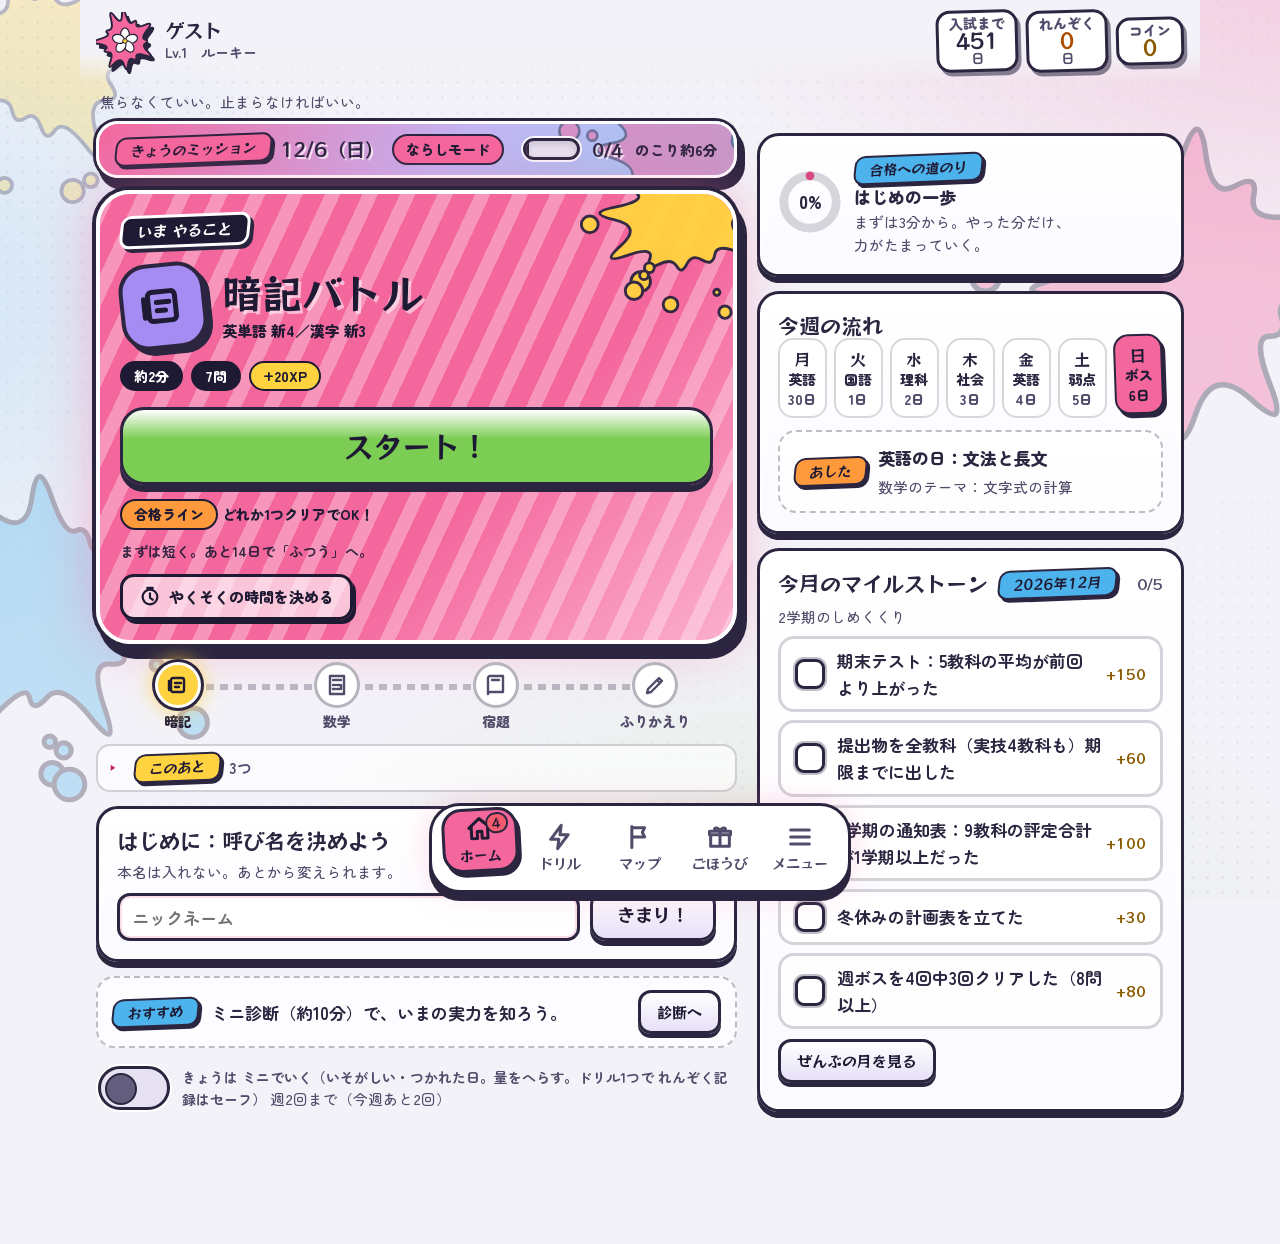
==== index.html @ 661ede3e "ホーム画面のアイコンを追加：インクの飛沫と桜（水色）。ページに直接埋め込み、起動後に作る方式をやめた deploy/icon-180.png・icon-512.png に画像も置いた。  Co-Aut" ====
<!doctype html>
<meta charset="utf-8">
<meta name="viewport" content="width=device-width,initial-scale=1,viewport-fit=cover">
<title>さくらクエスト</title>
<meta name="claude:viewport-fit-sides" content="cover">
<meta name="apple-mobile-web-app-capable" content="yes">
<meta name="mobile-web-app-capable" content="yes">
<meta name="apple-mobile-web-app-status-bar-style" content="default">
<meta name="apple-mobile-web-app-title" content="さくらクエスト">
<meta name="theme-color" content="#f3f2f8">
<meta name="color-scheme" content="light">
<script>try{var s=JSON.parse(localStorage.getItem('sakuraQuest.v1')||'{}'),B={normal:'#f3f2f8',soft:'#fdf3ec',neon:'#0c0920',night:'#171b2b',pop:'#f6f7fb'},h=document.documentElement,t=B[s.theme]?s.theme:'normal';h.setAttribute('data-theme',t);if(s.team)h.setAttribute('data-team',s.team);var m=document.querySelector('meta[name=theme-color]');if(m)m.setAttribute('content',B[t]);var d=(t=='neon'||t=='night'),c=document.querySelector('meta[name=color-scheme]'),b=document.querySelector('meta[name=apple-mobile-web-app-status-bar-style]');if(c)c.setAttribute('content',d?'dark':'light');if(b)b.setAttribute('content',d?'black-translucent':'default')}catch(e){}</script>
<link rel="apple-touch-icon" sizes="180x180" href="[data-uri]">
<link rel="icon" type="image/png" href="[data-uri]">
<link rel="preconnect" href="https://fonts.googleapis.com">
<link rel="preconnect" href="https://fonts.gstatic.com" crossorigin>
<link rel="stylesheet" href="https://fonts.googleapis.com/css2?family=RocknRoll+One&family=Zen+Maru+Gothic:wght@500;700;900&display=swap">
<style>/* ===== さくらクエスト：インクバトル風UI（ななめラベル／太いフチと影）。色は「色のもと（--変数）」だけで決め、テーマ（ふつう・やさしい・ネオン・よる・くっきり）で値を入れかえる ===== */
/* ===== 色のもと（トークン）。画面の色は、ここの値だけで変わる。はじめの設定は「ふつう」（:root）。ほかは html[data-theme=…] で入れかえる。
   変数を足すときは、5テーマぜんぶに入れる（tests/theme.test.mjs が、そろっているか・文字が読めるかを確かめる） ===== */
/* ---- ふつう（はじめの設定） ---- */
:root{
 --f-d:"RocknRoll One","Dela Gothic One","Hiragino Maru Gothic ProN","Hiragino Kaku Gothic ProN","Noto Sans CJK JP","IPAGothic",sans-serif;
 --f-b:"Zen Maru Gothic","Hiragino Maru Gothic ProN","Hiragino Sans","Noto Sans CJK JP","IPAGothic",sans-serif;
 --sat:env(safe-area-inset-top,0px);--sab:env(safe-area-inset-bottom,0px);
 --dock:84px;
 /* チームカラー（はじめはピンク）。html[data-team=…] で入れかわる。実際の色は、下の --t-… （テーマごと） */
 --team:var(--t-pink);--team2:var(--t-pink2);--teamd:var(--t-pinkd);--team-rgb:var(--t-pink-rgb);--team-t:var(--t-pink-t);
 color-scheme:light;
 /* 地・カード・パネル・文字 */
 --bg:#f3f2f8;--bg0:rgba(243,242,248,0);--pn:#fbfaff;--pn2:#ffffff;--pa:#ece7f8;--pa2:#f7f4ff;--tx:#2b2540;--tx2:#524c6b;--mu:#645e7e;--tx-hi:#1f1a33;
 /* 線・影・うすい重ね・入力欄・ゲージの溝 */
 --ink:#2b2540;--ink-rgb:43,37,64;--on:#1f1a33;--line-rgb:43,37,64;--bd-hi:var(--ink);--sunk-a:rgba(255,255,255,.88);--sunk-b:rgba(255,255,255,.78);
 --sunk-c:rgba(255,255,255,.65);--sunk-d:rgba(255,255,255,.78);--say-bg:rgba(var(--team-rgb),.14);--exp-bg:rgba(255,210,63,.24);
 --in-hl:rgba(255,255,255,.8);--in-ring:rgba(var(--team-rgb),.25);--track:#e7e2f1;--track-ring:rgba(255,255,255,.9);
 --tank-in:inset 0 3px 6px rgba(43,37,64,.16);--field:#ffffff;--field-ring:rgba(var(--team-rgb),.22);--code-bg:#f5f3fa;--arrow:var(--ink);
 --dot:rgba(43,37,64,.07);--dot-bg:#ffffff;
 /* ボタン・ゲージ・ドック */
 --btn-a:#ffffff;--btn-b:#e6e0f7;--fn-a:#ddd3f8;--fn-b:#c1b2ee;--ghost-bg:rgba(255,255,255,.7);--ghost-sh:rgba(43,37,64,.3);--dis-filter:grayscale(1);
 --dis-op:.5;--dim-filter:grayscale(.8);--dim-op:.45;--pl-bg:#ffffff;--pl-sh:rgba(43,37,64,.55);--lcd:#f7fbf4;--lcd-tx:var(--on);--lcd-glow:none;
 --lcd-caret:var(--team);--lcd-sh:inset 0 0 0 2px rgba(255,255,255,.9),inset 0 5px 12px rgba(43,37,64,.14);--dock-bg:#ffffff;--nb-tx:var(--on);
 --lbp-tx:var(--on);
 /* 帯・カードの色（ミッション・問題カード・ステージ・シート） */
 --hero-a:var(--team);--hero-b:#c4b4f2;--hero-c:#9ccbf4;--hero-tx:var(--on);--hero-tsh:none;--q-a:#ffffff;--q-b:#faf8ff;
 --q-stripe:rgba(var(--team-rgb),.08);--stn-a:#fff1f7;--stn-b:#ffd8e8;--std-a:#f2fbf6;--std-b:#d9f2e3;--sh-a:#ffffff;--sh-b:#f6f2fd;
 --panel-dk:rgba(255,255,255,.82);--now-stripe:rgba(255,255,255,.3);
 /* 帯の色（ごほうび・ツッコミ・全クリ・せいかい・ざんねん） */
 --cta-a:#c3f1d7;--cta-b:#8fe0b2;--cta-c:#6cd197;--cta-tx:#123d2a;--tsk-a:#c9b9f7;--tsk-b:#e9a6e0;--tsk-c:#ff9ec2;--tsk-tx:var(--on);--clr-a:#ffd23f;
 --clr-b:#ff9a3c;--clr-c:#f4679d;--fok-a:#d0f4df;--fok-b:#7fd6a7;--fok-tx:#123d2a;--fng-a:#ffd0d6;--fng-b:#f28b9a;--fng-tx:var(--on);
 /* 答えのボタン・結果・プレイヤーの細部 */
 --ch1-a:#ffc0d8;--ch1-b:#f4679d;--ch2-a:#c4e7fa;--ch2-b:#4db3ec;--ch3-a:#d6f1c6;--ch3-b:#7ccd54;--ch4-a:#ffdcb8;--ch4-b:#ff9a3c;--okc-a:#cdf3dd;
 --okc-b:#6fcf9f;--ngc-a:#fbd0d6;--ngc-b:#ef8896;--ngc-tx:var(--on);--optok:#dcf6e6;--optng:#fde2e6;--rkS-a:#fff3b8;--rkS-b:#ffd23f;--rkS-c:#ff9a3c;
 --rkC:#cfc6ea;--bdon-ta:.6;--bdon-b:rgba(255,255,255,.85);--sel-bd:var(--teamd);--seg-cur:var(--yellow);--seg-ng2:#d9606f;
 --seg-ok-glow:rgba(60,196,136,.7);--hp-glow:none;--hp-x-tx:#c2bbd0;--hp-x-bg:#ebe7f3;--on-green:var(--on);--rbn-stroke:3px;--cnt-sh:none;--qt-sh:none;
 --tsh:rgba(255,255,255,.75);--tsh2:rgba(255,255,255,.5);
 /* マップ・背景・飛沫・グラフ */
 --tl-bg:rgba(43,37,64,.07);--tl-bd:rgba(43,37,64,.1);--tl-fut-bg:transparent;--tl-fut-bd:rgba(43,37,64,.3);--tl-mis-bg:rgba(43,37,64,.16);
 --tl-mis-bd:rgba(43,37,64,.08);--scrim-a:rgba(43,37,64,.55);--scrim-b:rgba(43,37,64,.5);--blob-ta:.30;--blob-tp:.24;--blob-b:rgba(77,179,236,.22);
 --blob-c:rgba(124,205,84,.18);--blob-b2:rgba(77,179,236,.2);--glowk:.8;--spl1:.34;--spl2:.32;--spl3:.3;--spl4:.28;--ring-arc:var(--teamd);
 --hl-line:#d99200;
 /* アクセント色：ぬり／文字用（-t）／ボタンの上（-hi）・下（-lo） */
 --pink:#f4679d;--pink-t:#c2255c;--cyan:#4db3ec;--cyan-t:#0f6ca9;--lime:#7ccd54;--lime-t:#2d7510;--orange:#ff9a3c;--orange-t:#ab4c00;--purple:#9b7df0;
 --purple-t:#6a40d8;--yellow:#ffd23f;--yellow-t:#8a5a00;--red:#f25c6e;--red-t:#c0283a;--green:#3cc488;--green-t:#107648;--sou:#a48cf2;--sou-t:#6a40d8;
 --lime-hi:#b7e4a1;--cyan-hi:#9dd5f5;--yellow-hi:#ffe695;--red-hi:#f8a5af;--lime-lo:#63a443;--cyan-lo:#3e8fbd;--yellow-lo:#cca832;--green-lo:#309d6d;
 /* チームカラー5色（設定で選ぶ）：色／うすい色／こい色／rgb／文字用 */
 --t-pink:#f4679d;--t-pink2:#fbb0cd;--t-pinkd:#d94a82;--t-pink-rgb:244,103,157;--t-pink-t:#c2255c;--t-lime:#7ccd54;--t-lime2:#b8e8a0;--t-limed:#5fb337;
 --t-lime-rgb:124,205,84;--t-lime-t:#2d7510;--t-cyan:#4db3ec;--t-cyan2:#a9daf6;--t-cyand:#2f95d1;--t-cyan-rgb:77,179,236;--t-cyan-t:#0f6ca9;
 --t-orange:#ff9a3c;--t-orange2:#ffc88c;--t-oranged:#e07d1c;--t-orange-rgb:255,154,60;--t-orange-t:#ab4c00;--t-purple:#9b7df0;--t-purple2:#cabcf7;
 --t-purpled:#7b5cdb;--t-purple-rgb:155,125,240;--t-purple-t:#6a40d8;
}
/* ---- やさしい（クリーム地のパステル） ---- */
html[data-theme=soft]{color-scheme:light;
 --bg:#fdf3ec;--bg0:rgba(253,243,236,0);--pn:#fffaf6;--pn2:#ffffff;--pa:#f3ebfb;--pa2:#fcf8ff;--tx:#4a3a52;--tx2:#6a5973;--mu:#706078;--tx-hi:#3f2c47;
 --ink:#5a4664;--ink-rgb:90,70,100;--on:#3f2c47;--line-rgb:90,70,100;--bd-hi:var(--ink);--sunk-a:rgba(255,255,255,.82);--sunk-b:rgba(255,255,255,.72);
 --sunk-c:rgba(255,255,255,.6);--sunk-d:rgba(255,255,255,.72);--say-bg:rgba(var(--team-rgb),.14);--exp-bg:rgba(255,226,122,.28);
 --in-hl:rgba(255,255,255,.8);--in-ring:rgba(var(--team-rgb),.25);--track:#f5e7ee;--track-ring:rgba(255,255,255,.9);
 --tank-in:inset 0 3px 6px rgba(90,70,100,.16);--field:#ffffff;--field-ring:rgba(var(--team-rgb),.22);--code-bg:#fbf4f7;--arrow:var(--ink);
 --dot:rgba(90,70,100,.08);--dot-bg:#ffffff;
 --btn-a:#ffffff;--btn-b:#efe6fb;--fn-a:#e8defb;--fn-b:#cdbff1;--ghost-bg:rgba(255,255,255,.65);--ghost-sh:rgba(90,70,100,.3);
 --dis-filter:grayscale(1);--dis-op:.5;--dim-filter:grayscale(.8);--dim-op:.45;--pl-bg:#ffffff;--pl-sh:rgba(90,70,100,.6);--lcd:#f9fff6;
 --lcd-tx:var(--on);--lcd-glow:none;--lcd-caret:var(--team);--lcd-sh:inset 0 0 0 2px rgba(255,255,255,.9),inset 0 5px 12px rgba(90,70,100,.14);
 --dock-bg:#ffffff;--nb-tx:var(--on);--lbp-tx:var(--on);
 --hero-a:var(--team2);--hero-b:#efe4ff;--hero-c:#dcefff;--hero-tx:var(--on);--hero-tsh:none;--q-a:#ffffff;--q-b:#fdf5fa;
 --q-stripe:rgba(var(--team-rgb),.08);--stn-a:#fff5f9;--stn-b:#ffe4ee;--std-a:#f6fcf8;--std-b:#e6f6ec;--sh-a:#ffffff;--sh-b:#fdf1f5;
 --panel-dk:rgba(255,255,255,.82);--now-stripe:rgba(255,255,255,.3);
 --cta-a:#d9f6e4;--cta-b:#b5ebcb;--cta-c:#9fe3bb;--cta-tx:#1f4a36;--tsk-a:#dbcffb;--tsk-b:#f2cdec;--tsk-c:#ffc9dd;--tsk-tx:var(--on);--clr-a:#ffe27a;
 --clr-b:#ffc48f;--clr-c:#f7a3c0;--fok-a:#e2f8ea;--fok-b:#a6e3c0;--fok-tx:#1f4a36;--fng-a:#ffe0e4;--fng-b:#f5aab3;--fng-tx:var(--on);
 --ch1-a:#ffdcea;--ch1-b:#f7a3c0;--ch2-a:#e0f3fc;--ch2-b:#a6dcf5;--ch3-a:#e9f8da;--ch3-b:#b9e6a0;--ch4-a:#ffe9d2;--ch4-b:#ffc48f;--okc-a:#d9f7e5;
 --okc-b:#8fdcae;--ngc-a:#fbd8dc;--ngc-b:#f19aa6;--ngc-tx:var(--on);--optok:#e0f7e9;--optng:#fde6e9;--rkS-a:#fff8d6;--rkS-b:#ffe27a;--rkS-c:#ffc48f;
 --rkC:#d9d1ee;--bdon-ta:.55;--bdon-b:rgba(255,255,255,.85);--sel-bd:var(--teamd);--seg-cur:var(--yellow);--seg-ng2:#e07583;
 --seg-ok-glow:rgba(143,220,174,.9);--hp-glow:none;--hp-x-tx:#cbbfd0;--hp-x-bg:#efe6ee;--on-green:var(--on);--rbn-stroke:3px;--cnt-sh:none;
 --qt-sh:none;--tsh:rgba(255,255,255,.7);--tsh2:rgba(255,255,255,.5);
 --tl-bg:rgba(90,70,100,.07);--tl-bd:rgba(90,70,100,.1);--tl-fut-bg:transparent;--tl-fut-bd:rgba(90,70,100,.32);--tl-mis-bg:rgba(90,70,100,.16);
 --tl-mis-bd:rgba(90,70,100,.08);--scrim-a:rgba(90,70,100,.5);--scrim-b:rgba(90,70,100,.45);--blob-ta:.40;--blob-tp:.32;--blob-b:rgba(166,220,245,.36);
 --blob-c:rgba(185,230,160,.30);--blob-b2:rgba(166,220,245,.34);--glowk:.78;--spl1:.42;--spl2:.40;--spl3:.36;--spl4:.34;--ring-arc:var(--teamd);
 --hl-line:#d99a00;
 --pink:#f7a3c0;--pink-t:#ba366c;--cyan:#a6dcf5;--cyan-t:#1a6e9c;--lime:#b9e6a0;--lime-t:#30762a;--orange:#ffc48f;--orange-t:#ab4f0a;--purple:#cfbcf7;
 --purple-t:#7652c2;--yellow:#ffe27a;--yellow-t:#945d00;--red:#f59aa5;--red-t:#b8334a;--green:#8fdcae;--green-t:#1c764d;--sou:#cfbcf7;--sou-t:#7652c2;
 --lime-hi:#e6f8d6;--cyan-hi:#dcf1fb;--yellow-hi:#fff8d6;--red-hi:#ffd3d9;--lime-lo:#9fd884;--cyan-lo:#7ec3e8;--yellow-lo:#f2bf3a;--green-lo:#5cc98f;
 --t-pink:#f7a3c0;--t-pink2:#ffd3e3;--t-pinkd:#e68bb0;--t-pink-rgb:247,163,192;--t-pink-t:#ba366c;--t-lime:#b9e6a0;--t-lime2:#dcf3c8;--t-limed:#93cf78;
 --t-lime-rgb:185,230,160;--t-lime-t:#30762a;--t-cyan:#a6dcf5;--t-cyan2:#d3eefb;--t-cyand:#7bc3e6;--t-cyan-rgb:166,220,245;--t-cyan-t:#1a6e9c;
 --t-orange:#ffc48f;--t-orange2:#ffe2c4;--t-oranged:#f5a566;--t-orange-rgb:255,196,143;--t-orange-t:#ab4f0a;--t-purple:#cfbcf7;--t-purple2:#e6dcfb;
 --t-purpled:#b39ced;--t-purple-rgb:207,188,247;--t-purple-t:#7652c2;
}
/* ---- ネオン（暗い地にあざやかな光。はじめの版） ---- */
html[data-theme=neon]{color-scheme:dark;
 --bg:#0c0920;--bg0:rgba(12,9,32,0);--pn:#231a63;--pn2:#2d2380;--pa:#201865;--pa2:#2b2180;--tx:#f6f3ff;--tx2:#c4bdf2;--mu:#8e86cc;--tx-hi:#ffffff;
 --ink:#000000;--ink-rgb:0,0,0;--on:#16001f;--line-rgb:255,255,255;--bd-hi:#ffffff;--sunk-a:rgba(0,0,0,.35);--sunk-b:rgba(0,0,0,.3);
 --sunk-c:rgba(0,0,0,.22);--sunk-d:rgba(10,6,40,.7);--say-bg:rgba(0,0,0,.3);--exp-bg:rgba(0,0,0,.35);--in-hl:rgba(255,255,255,.12);
 --in-ring:rgba(255,255,255,.18);--track:#07041a;--track-ring:rgba(255,255,255,.18);--tank-in:inset 0 3px 6px rgba(0,0,0,.7);--field:#0a0724;
 --field-ring:rgba(255,255,255,.22);--code-bg:#06041a;--arrow:#ffffff;--dot:rgba(255,255,255,.07);--dot-bg:#1a1348;
 --btn-a:#ffffff;--btn-b:#d9d2ff;--fn-a:#a9a0e8;--fn-b:#7f72d4;--ghost-bg:rgba(0,0,0,.32);--ghost-sh:rgba(0,0,0,.6);
 --dis-filter:grayscale(1) brightness(.6);--dis-op:1;--dim-filter:grayscale(.8) brightness(.55);--dim-op:1;--pl-bg:#000000;--pl-sh:rgba(0,0,0,.7);
 --lcd:#06031a;--lcd-tx:var(--lime);--lcd-glow:0 0 12px rgba(184,255,0,.6);--lcd-caret:var(--lime);
 --lcd-sh:inset 0 0 0 2px rgba(255,255,255,.2),inset 0 5px 14px rgba(0,0,0,.8);--dock-bg:#08051c;--nb-tx:#ffffff;--lbp-tx:#ffffff;
 --hero-a:var(--teamd);--hero-b:#2b1b86;--hero-c:#1b1458;--hero-tx:#ffffff;--hero-tsh:1px 1px 0 #000;--q-a:#32279a;--q-b:#241b72;
 --q-stripe:rgba(255,255,255,.06);--stn-a:#3b2cb0;--stn-b:#2a1f85;--std-a:#1f1a58;--std-b:#18134a;--sh-a:#2d2290;--sh-b:#1b1458;--panel-dk:#0f0a33;
 --now-stripe:rgba(255,255,255,.16);
 --cta-a:#8cffbf;--cta-b:#2fe58a;--cta-c:#19d97a;--cta-tx:#02210f;--tsk-a:#6d28d9;--tsk-b:#c026d3;--tsk-c:#ff3d9a;--tsk-tx:#ffffff;--clr-a:#ffe81a;
 --clr-b:#ff8f1f;--clr-c:#ff3d9a;--fok-a:#52f593;--fok-b:#10b866;--fok-tx:#02210f;--fng-a:#ff7390;--fng-b:#c4183f;--fng-tx:#ffffff;
 --ch1-a:#ff8ac4;--ch1-b:#ff3d9a;--ch2-a:#8ff2ff;--ch2-b:#1ee6ff;--ch3-a:#dcff5c;--ch3-b:#b8ff00;--ch4-a:#ffc27a;--ch4-b:#ff8f1f;--okc-a:#9dffb8;
 --okc-b:#25e06f;--ngc-a:#7a2a55;--ngc-b:#531440;--ngc-tx:#ffd0df;--optok:#0c8a4b;--optng:#8a1636;--rkS-a:#fff3a0;--rkS-b:#ffd400;--rkS-c:#ff8f1f;
 --rkC:#9d93da;--bdon-ta:.45;--bdon-b:rgba(0,0,0,.3);--sel-bd:var(--team);--seg-cur:#ffffff;--seg-ng2:#8a1030;--seg-ok-glow:rgba(52,240,138,.75);
 --hp-glow:0 0 6px var(--red);--hp-x-tx:#3a2a55;--hp-x-bg:#150f35;--on-green:#042814;--rbn-stroke:0px;--cnt-sh:2px 2px 0 #000;
 --qt-sh:2px 2px 0 rgba(0,0,0,.45);--tsh:#000000;--tsh2:rgba(0,0,0,.4);
 --tl-bg:#1a1450;--tl-bd:rgba(255,255,255,.08);--tl-fut-bg:rgba(255,255,255,.04);--tl-fut-bd:rgba(255,255,255,.38);--tl-mis-bg:#3a2d86;
 --tl-mis-bd:rgba(255,255,255,.12);--scrim-a:rgba(6,3,22,.78);--scrim-b:rgba(6,3,22,.72);--blob-ta:.30;--blob-tp:.22;--blob-b:rgba(30,230,255,.16);
 --blob-c:rgba(184,255,0,.12);--blob-b2:rgba(30,230,255,.14);--glowk:1;--spl1:.30;--spl2:.22;--spl3:.20;--spl4:.16;--ring-arc:var(--team);
 --hl-line:var(--yellow);
 --pink:#ff5fa8;--pink-t:#ff5fa8;--cyan:#1ee6ff;--cyan-t:#1ee6ff;--lime:#b8ff00;--lime-t:#b8ff00;--orange:#ff8f1f;--orange-t:#ff8f1f;--purple:#9b6bff;
 --purple-t:#9b6bff;--yellow:#ffe81a;--yellow-t:#ffe81a;--red:#ff4560;--red-t:#ff4560;--green:#34f08a;--green-t:#34f08a;--sou:#a98bff;--sou-t:#a98bff;
 --lime-hi:#d8ff4a;--cyan-hi:#a8f6ff;--yellow-hi:#fff6b0;--red-hi:#ff8da0;--lime-lo:#8fdc00;--cyan-lo:#00b5d0;--yellow-lo:#ffb800;--green-lo:#10b865;
 --t-pink:#ff3d9a;--t-pink2:#ff9ccf;--t-pinkd:#7a0b45;--t-pink-rgb:255,61,154;--t-pink-t:#ff9ccf;--t-lime:#b8ff00;--t-lime2:#e4ff8a;--t-limed:#3d5600;
 --t-lime-rgb:184,255,0;--t-lime-t:#e4ff8a;--t-cyan:#1ee6ff;--t-cyan2:#9bf3ff;--t-cyand:#00566a;--t-cyan-rgb:30,230,255;--t-cyan-t:#9bf3ff;
 --t-orange:#ff8f1f;--t-orange2:#ffc88a;--t-oranged:#6d3300;--t-orange-rgb:255,143,31;--t-orange-t:#ffc88a;--t-purple:#9b6bff;--t-purple2:#cdb6ff;
 --t-purpled:#341a86;--t-purple-rgb:155,107,255;--t-purple-t:#cdb6ff;
}
/* ---- よる（落ち着いた暗い色） ---- */
html[data-theme=night]{color-scheme:dark;
 --bg:#171b2b;--bg0:rgba(23,27,43,0);--pn:#232943;--pn2:#2a3150;--pa:#232a45;--pa2:#2b3252;--tx:#eef1fb;--tx2:#b4bddb;--mu:#a4aec6;--tx-hi:#ffffff;
 --ink:#080b16;--ink-rgb:8,11,22;--on:#10142a;--line-rgb:255,255,255;--bd-hi:#dfe5f7;--sunk-a:rgba(0,0,0,.32);--sunk-b:rgba(0,0,0,.27);
 --sunk-c:rgba(0,0,0,.2);--sunk-d:rgba(8,11,30,.7);--say-bg:rgba(0,0,0,.27);--exp-bg:rgba(0,0,0,.32);--in-hl:rgba(255,255,255,.1);
 --in-ring:rgba(255,255,255,.16);--track:#10142a;--track-ring:rgba(255,255,255,.16);--tank-in:inset 0 3px 6px rgba(0,0,0,.6);--field:#12172e;
 --field-ring:rgba(255,255,255,.2);--code-bg:#10142a;--arrow:#ffffff;--dot:rgba(255,255,255,.05);--dot-bg:#1d2340;
 --btn-a:#f4f6ff;--btn-b:#cdd3ee;--fn-a:#a3aad8;--fn-b:#7f87c4;--ghost-bg:rgba(0,0,0,.28);--ghost-sh:rgba(0,0,0,.55);
 --dis-filter:grayscale(1) brightness(.65);--dis-op:1;--dim-filter:grayscale(.8) brightness(.6);--dim-op:1;--pl-bg:#0c1020;--pl-sh:rgba(0,0,0,.6);
 --lcd:#0f1326;--lcd-tx:var(--lime-t);--lcd-glow:none;--lcd-caret:var(--lime);
 --lcd-sh:inset 0 0 0 2px rgba(255,255,255,.16),inset 0 5px 14px rgba(0,0,0,.7);--dock-bg:#0e1224;--nb-tx:#10142a;--lbp-tx:#10142a;
 --hero-a:var(--teamd);--hero-b:#2d3a6e;--hero-c:#1c2547;--hero-tx:#ffffff;--hero-tsh:1px 1px 0 rgba(0,0,0,.6);--q-a:#2f3760;--q-b:#242b4a;
 --q-stripe:rgba(255,255,255,.05);--stn-a:#323d70;--stn-b:#2a3460;--std-a:#1f3a37;--std-b:#1a2f30;--sh-a:#2c3354;--sh-b:#1c2138;--panel-dk:#12172e;
 --now-stripe:rgba(255,255,255,.14);
 --cta-a:#9fe0bd;--cta-b:#72c99d;--cta-c:#57b888;--cta-tx:#08281b;--tsk-a:#5b4aa8;--tsk-b:#8a56b4;--tsk-c:#b04f84;--tsk-tx:#ffffff;--clr-a:#e9c35b;
 --clr-b:#eba25f;--clr-c:#e8799f;--fok-a:#8fdcb2;--fok-b:#4fb683;--fok-tx:#08281b;--fng-a:#f2a1ad;--fng-b:#df7488;--fng-tx:#10142a;
 --ch1-a:#f2a0bd;--ch1-b:#e8799f;--ch2-a:#9ccdee;--ch2-b:#62b4e4;--ch3-a:#a6d9b3;--ch3-b:#79c58b;--ch4-a:#f3c18f;--ch4-b:#eba25f;--okc-a:#9fe3bd;
 --okc-b:#55b985;--ngc-a:#6a3550;--ngc-b:#4a2540;--ngc-tx:#ffd0df;--optok:#1d6b48;--optng:#7a2438;--rkS-a:#f7e7a8;--rkS-b:#e9c35b;--rkS-c:#eba25f;
 --rkC:#8f95c8;--bdon-ta:.4;--bdon-b:rgba(0,0,0,.3);--sel-bd:var(--team);--seg-cur:#ffffff;--seg-ng2:#8a3345;--seg-ok-glow:rgba(98,194,147,.6);
 --hp-glow:none;--hp-x-tx:#3b4468;--hp-x-bg:#161b33;--on-green:#08281b;--rbn-stroke:3px;--cnt-sh:2px 2px 0 rgba(0,0,0,.8);
 --qt-sh:2px 2px 0 rgba(0,0,0,.35);--tsh:rgba(0,0,0,.8);--tsh2:rgba(0,0,0,.35);
 --tl-bg:#1f2542;--tl-bd:rgba(255,255,255,.08);--tl-fut-bg:rgba(255,255,255,.03);--tl-fut-bd:rgba(255,255,255,.3);--tl-mis-bg:#343c64;
 --tl-mis-bd:rgba(255,255,255,.1);--scrim-a:rgba(6,8,18,.78);--scrim-b:rgba(6,8,18,.72);--blob-ta:.22;--blob-tp:.16;--blob-b:rgba(98,180,228,.14);
 --blob-c:rgba(121,197,139,.1);--blob-b2:rgba(98,180,228,.12);--glowk:.7;--spl1:.22;--spl2:.18;--spl3:.16;--spl4:.14;--ring-arc:var(--team);
 --hl-line:var(--yellow);
 --pink:#e8799f;--pink-t:#f1acc3;--cyan:#62b4e4;--cyan-t:#9ed0ee;--lime:#79c58b;--lime-t:#acdbb7;--orange:#eba25f;--orange-t:#f3c59c;--purple:#9b89e4;
 --purple-t:#c1b6ee;--yellow:#e9c35b;--yellow-t:#f1da99;--red:#e46b7c;--red-t:#eea3ae;--green:#62c293;--green-t:#9ed9bc;--sou:#a99be8;--sou-t:#cac1f1;
 --lime-hi:#b5dfbf;--cyan-hi:#a9d6f0;--yellow-hi:#f3dea5;--red-hi:#f0aeb7;--lime-lo:#619e6f;--cyan-lo:#4e90b6;--yellow-lo:#ba9c49;--green-lo:#4e9b76;
 --t-pink:#e8799f;--t-pink2:#f3adc6;--t-pinkd:#7a3550;--t-pink-rgb:232,121,159;--t-pink-t:#f3adc6;--t-lime:#79c58b;--t-lime2:#b4e0be;--t-limed:#2f5e3c;
 --t-lime-rgb:121,197,139;--t-lime-t:#b4e0be;--t-cyan:#62b4e4;--t-cyan2:#a5d5f1;--t-cyand:#244f6e;--t-cyan-rgb:98,180,228;--t-cyan-t:#a5d5f1;
 --t-orange:#eba25f;--t-orange2:#f6cda1;--t-oranged:#6e4219;--t-orange-rgb:235,162,95;--t-orange-t:#f6cda1;--t-purple:#9b89e4;--t-purple2:#c8bdf3;
 --t-purpled:#3a2f78;--t-purple-rgb:155,137,228;--t-purple-t:#c8bdf3;
}
/* ---- くっきり（白地・黒い線・あざやかな色） ---- */
html[data-theme=pop]{color-scheme:light;
 --bg:#f6f7fb;--bg0:rgba(246,247,251,0);--pn:#ffffff;--pn2:#ffffff;--pa:#eee9ff;--pa2:#faf8ff;--tx:#14111f;--tx2:#3d3756;--mu:#575170;--tx-hi:#14111f;
 --ink:#14111f;--ink-rgb:20,17,31;--on:#14111f;--line-rgb:20,17,31;--bd-hi:var(--ink);--sunk-a:rgba(255,255,255,.9);--sunk-b:rgba(255,255,255,.82);
 --sunk-c:rgba(255,255,255,.7);--sunk-d:rgba(255,255,255,.82);--say-bg:rgba(var(--team-rgb),.16);--exp-bg:rgba(255,217,31,.26);
 --in-hl:rgba(255,255,255,.9);--in-ring:rgba(var(--team-rgb),.3);--track:#e6e8f2;--track-ring:rgba(255,255,255,.95);
 --tank-in:inset 0 3px 6px rgba(20,17,31,.18);--field:#ffffff;--field-ring:rgba(var(--team-rgb),.3);--code-bg:#f2f3f9;--arrow:var(--ink);
 --dot:rgba(20,17,31,.08);--dot-bg:#ffffff;
 --btn-a:#ffffff;--btn-b:#e4e1f7;--fn-a:#d9d0fb;--fn-b:#b9a8f2;--ghost-bg:rgba(255,255,255,.75);--ghost-sh:rgba(20,17,31,.35);
 --dis-filter:grayscale(1);--dis-op:.5;--dim-filter:grayscale(.8);--dim-op:.45;--pl-bg:#ffffff;--pl-sh:rgba(20,17,31,.6);--lcd:#f5fbf1;
 --lcd-tx:var(--on);--lcd-glow:none;--lcd-caret:var(--team);--lcd-sh:inset 0 0 0 2px rgba(255,255,255,.95),inset 0 5px 12px rgba(20,17,31,.16);
 --dock-bg:#ffffff;--nb-tx:var(--on);--lbp-tx:var(--on);
 --hero-a:var(--team);--hero-b:#ffd91f;--hero-c:#33b8ff;--hero-tx:var(--on);--hero-tsh:none;--q-a:#ffffff;--q-b:#fbfaff;
 --q-stripe:rgba(var(--team-rgb),.1);--stn-a:#fff0f7;--stn-b:#ffd0e4;--std-a:#f1fbf5;--std-b:#cdf1dc;--sh-a:#ffffff;--sh-b:#f5f2fe;
 --panel-dk:rgba(255,255,255,.88);--now-stripe:rgba(255,255,255,.35);
 --cta-a:#b8f0cf;--cta-b:#7fe0a8;--cta-c:#2ed48a;--cta-tx:#0b3a26;--tsk-a:#c4b0ff;--tsk-b:#f08fe0;--tsk-c:#ff6fa8;--tsk-tx:var(--on);--clr-a:#ffd91f;
 --clr-b:#ffa12e;--clr-c:#ff5aa5;--fok-a:#c4f2d9;--fok-b:#5cd89e;--fok-tx:#0b3a26;--fng-a:#ffc3cb;--fng-b:#ff6b80;--fng-tx:var(--on);
 --ch1-a:#ffb0d3;--ch1-b:#ff5aa5;--ch2-a:#b3e4ff;--ch2-b:#33b8ff;--ch3-a:#cdf1a0;--ch3-b:#8fdc3c;--ch4-a:#ffd49a;--ch4-b:#ffa12e;--okc-a:#b9f0d0;
 --okc-b:#2ed48a;--ngc-a:#ffbfc8;--ngc-b:#ff6b80;--ngc-tx:var(--on);--optok:#d3f6e3;--optng:#ffdadf;--rkS-a:#fff3a8;--rkS-b:#ffd91f;--rkS-c:#ffa12e;
 --rkC:#c9c3e6;--bdon-ta:.65;--bdon-b:rgba(255,255,255,.9);--sel-bd:var(--teamd);--seg-cur:var(--yellow);--seg-ng2:#d93a50;
 --seg-ok-glow:rgba(46,212,138,.7);--hp-glow:none;--hp-x-tx:#c0bad2;--hp-x-bg:#ebe9f4;--on-green:var(--on);--rbn-stroke:3px;--cnt-sh:none;--qt-sh:none;
 --tsh:rgba(255,255,255,.8);--tsh2:rgba(255,255,255,.55);
 --tl-bg:rgba(20,17,31,.07);--tl-bd:rgba(20,17,31,.12);--tl-fut-bg:transparent;--tl-fut-bd:rgba(20,17,31,.34);--tl-mis-bg:rgba(20,17,31,.18);
 --tl-mis-bd:rgba(20,17,31,.1);--scrim-a:rgba(20,17,31,.6);--scrim-b:rgba(20,17,31,.55);--blob-ta:.22;--blob-tp:.18;--blob-b:rgba(51,184,255,.16);
 --blob-c:rgba(255,217,31,.2);--blob-b2:rgba(51,184,255,.14);--glowk:.6;--spl1:.3;--spl2:.28;--spl3:.26;--spl4:.24;--ring-arc:var(--teamd);
 --hl-line:#e09a00;
 --pink:#ff5aa5;--pink-t:#ca1059;--cyan:#33b8ff;--cyan-t:#0a6cb2;--lime:#8fdc3c;--lime-t:#37750a;--orange:#ffa12e;--orange-t:#aa4c00;--purple:#9a74ff;
 --purple-t:#6a3fe0;--yellow:#ffd91f;--yellow-t:#8a5d00;--red:#ff4d62;--red-t:#ca1b31;--green:#2ed48a;--green-t:#0b7949;--sou:#b08cff;--sou-t:#6a3fe0;
 --lime-hi:#c1ec94;--cyan-hi:#8fd8ff;--yellow-hi:#ffea84;--red-hi:#ff9da9;--lime-lo:#72b030;--cyan-lo:#2993cc;--yellow-lo:#ccae19;--green-lo:#25aa6e;
 --t-pink:#ff5aa5;--t-pink2:#ffa6cf;--t-pinkd:#e03388;--t-pink-rgb:255,90,165;--t-pink-t:#ca1059;--t-lime:#8fdc3c;--t-lime2:#c3ee93;--t-limed:#6bb81c;
 --t-lime-rgb:143,220,60;--t-lime-t:#37750a;--t-cyan:#33b8ff;--t-cyan2:#9ad9ff;--t-cyand:#1599e6;--t-cyan-rgb:51,184,255;--t-cyan-t:#0a6cb2;
 --t-orange:#ffa12e;--t-orange2:#ffcf8f;--t-oranged:#e5800b;--t-orange-rgb:255,161,46;--t-orange-t:#aa4c00;--t-purple:#9a74ff;--t-purple2:#c6b3ff;
 --t-purpled:#7a52e6;--t-purple-rgb:154,116,255;--t-purple-t:#6a3fe0;
}
html[data-team=lime]{--team:var(--t-lime);--team2:var(--t-lime2);--teamd:var(--t-limed);--team-rgb:var(--t-lime-rgb);--team-t:var(--t-lime-t)}
html[data-team=cyan]{--team:var(--t-cyan);--team2:var(--t-cyan2);--teamd:var(--t-cyand);--team-rgb:var(--t-cyan-rgb);--team-t:var(--t-cyan-t)}
html[data-team=orange]{--team:var(--t-orange);--team2:var(--t-orange2);--teamd:var(--t-oranged);--team-rgb:var(--t-orange-rgb);--team-t:var(--t-orange-t)}
html[data-team=purple]{--team:var(--t-purple);--team2:var(--t-purple2);--teamd:var(--t-purpled);--team-rgb:var(--t-purple-rgb);--team-t:var(--t-purple-t)}
[data-s="国"]{--sc:var(--pink);--sct:var(--pink-t)}[data-s="数"]{--sc:var(--cyan);--sct:var(--cyan-t)}[data-s="英"]{--sc:var(--yellow);--sct:var(--yellow-t)}[data-s="理"]{--sc:var(--lime);--sct:var(--lime-t)}[data-s="社"]{--sc:var(--orange);--sct:var(--orange-t)}[data-s="総"]{--sc:var(--sou);--sct:var(--sou-t)}
*{box-sizing:border-box;-webkit-tap-highlight-color:transparent}
[hidden]{display:none!important}
html{background:var(--bg);-webkit-text-size-adjust:100%}
body{margin:0;font-family:var(--f-b);font-weight:700;font-size:17px;line-height:1.6;color:var(--tx);min-height:100vh;overflow-x:hidden;
 background:radial-gradient(1100px 620px at 105% -8%,rgba(var(--team-rgb),var(--blob-ta)),transparent 62%),radial-gradient(900px 560px at -12% 34%,var(--blob-b),transparent 62%),radial-gradient(900px 640px at 62% 112%,var(--blob-c),transparent 62%),var(--bg);
 background-attachment:fixed}
body::before{content:"";position:fixed;inset:0;z-index:0;pointer-events:none;background-image:radial-gradient(var(--dot) 1.3px,transparent 1.6px);background-size:15px 15px;-webkit-mask-image:linear-gradient(160deg,#000 0,transparent 55%,#000 100%);mask-image:linear-gradient(160deg,#000 0,transparent 55%,#000 100%)}
button,input,select,textarea{font:inherit;color:inherit}
*{font-synthesis:none}
button{cursor:pointer;touch-action:manipulation;-webkit-user-select:none;user-select:none}
a{color:var(--cyan-t);font-weight:900}
h1,h2,h3,h4{margin:0;font-family:var(--f-d);font-weight:900;line-height:1.25}
p{margin:.45em 0}
ul,ol{margin:.4em 0;padding-left:1.35em}li{margin:.15em 0}
b,strong{font-weight:900}
.px{font-family:var(--f-d)}
.mini{font-size:14.5px;color:var(--tx2);font-weight:500}
.nw{white-space:nowrap}
.sp{margin-left:auto}
#bg{position:fixed;inset:0;z-index:0;pointer-events:none;overflow:hidden}
#bg svg{position:absolute}
.app{position:relative;z-index:1;max-width:860px;margin:0 auto;padding:0 16px calc(var(--dock) + var(--sab) + 34px)}

/* ---- ラベル・チップ・ボタン ---- */
.lb{display:inline-block;font-family:var(--f-d);font-size:15px;line-height:1.2;padding:.28em .95em .34em;color:var(--on);background:var(--team);border:3px solid var(--bd-hi);border-radius:10px;transform:rotate(-2.2deg) skewX(-8deg);box-shadow:4px 4px 0 var(--ink);white-space:nowrap}
.lb.y{background:var(--yellow)}.lb.c{background:var(--cyan)}.lb.l{background:var(--lime)}.lb.o{background:var(--orange)}.lb.p{background:var(--purple);color:var(--lbp-tx)}.lb.w{background:#fff}
.lb.sm{font-size:13.5px;border-width:2px;box-shadow:3px 3px 0 var(--ink)}
.sj{display:inline-flex;align-items:center;justify-content:center;min-width:30px;height:28px;padding:0 10px;font-family:var(--f-d);font-size:14px;color:var(--on);background:var(--sc,var(--sou));border:2px solid var(--ink);border-radius:8px;transform:skewX(-8deg);box-shadow:2px 2px 0 var(--ink);white-space:nowrap}
.chp{display:inline-flex;align-items:center;gap:5px;min-height:30px;padding:2px 12px;font-size:14px;font-weight:900;color:var(--tx);background:var(--sunk-a);border:2px solid rgba(var(--line-rgb),.28);border-radius:999px;white-space:nowrap}
.chp.xp{color:var(--on);background:var(--yellow);border-color:var(--ink)}
.chp.ok{color:var(--on-green);background:var(--green);border-color:var(--ink)}
.chp.w{color:var(--on);background:var(--orange);border-color:var(--ink)}
.chp.t{color:var(--on);background:var(--team);border-color:var(--ink)}
.bt{display:inline-flex;align-items:center;justify-content:center;gap:8px;min-height:52px;padding:0 24px;font-family:var(--f-d);font-size:18px;line-height:1.1;color:var(--on);background:linear-gradient(var(--btn-a),var(--btn-b));border:3px solid var(--ink);border-radius:16px;box-shadow:0 5px 0 var(--ink);transition:transform .08s,box-shadow .08s,filter .15s;text-decoration:none}
.bt:active{transform:translateY(4px);box-shadow:0 1px 0 var(--ink)}
svg.ic{width:1.3em;height:1.3em;flex:none}
.bt svg.ic{width:22px;height:22px}
.bt.pri{background:linear-gradient(var(--lime-hi),var(--lime) 55%,var(--lime-lo))}
.bt.tm{background:linear-gradient(var(--team2),var(--team) 60%,var(--teamd));color:var(--on)}
.bt.cy{background:linear-gradient(var(--cyan-hi),var(--cyan) 60%,var(--cyan-lo))}
.bt.ng{background:linear-gradient(var(--red-hi),var(--red));color:var(--on)}
.bt.gh{background:var(--ghost-bg);color:var(--tx);border-color:rgba(var(--line-rgb),.35);box-shadow:0 4px 0 var(--ghost-sh)}
.bt.sm{min-height:44px;padding:0 16px;font-size:15px;border-radius:13px;box-shadow:0 4px 0 var(--ink)}
.bt.xl{min-height:68px;padding:0 34px;font-size:24px;border-radius:20px;box-shadow:0 7px 0 var(--ink)}
.bt.xl:active{transform:translateY(6px);box-shadow:0 1px 0 var(--ink)}
.bt[disabled]{filter:var(--dis-filter);opacity:var(--dis-op);pointer-events:none}
.bt.w100{width:100%}
.row{display:flex;flex-wrap:wrap;gap:10px;align-items:flex-end}
.rowh{display:flex;align-items:center;gap:10px;flex-wrap:wrap}
.grid{display:grid;grid-template-columns:repeat(auto-fit,minmax(300px,1fr));gap:14px}

/* ---- パネル ---- */
.card,.pn{position:relative;margin:14px 0;padding:18px;background:linear-gradient(180deg,var(--pn2),var(--pn));border:3px solid var(--ink);border-radius:22px;box-shadow:0 6px 0 var(--ink),inset 0 0 0 2px var(--in-hl)}
.card>h1:first-child,.card>h2:first-child{margin-bottom:6px}
.card h1{font-size:26px}.card h2{font-size:21px}.card h3{font-size:18px}.card h4{font-size:15px;margin:14px 0 4px;color:var(--team-t)}
.card .eyebrow{display:inline-block;margin:0 0 8px;font-family:var(--f-d);font-size:12px;letter-spacing:.08em;color:var(--on);background:var(--team);border:2px solid var(--bd-hi);border-radius:7px;padding:1px 10px;transform:rotate(-2deg) skewX(-8deg);box-shadow:3px 3px 0 var(--ink)}
.tw{overflow-x:auto;-webkit-overflow-scrolling:touch}
table{border-collapse:collapse;width:100%;font-size:15px}
th,td{padding:8px 10px;border-bottom:2px solid rgba(var(--line-rgb),.1);text-align:left;vertical-align:top}
th{font-family:var(--f-d);font-weight:900;color:var(--team-t);white-space:nowrap}
table.k th{width:7.5em}
.say{margin:8px 0;padding:10px 14px;background:var(--say-bg);border-left:6px solid var(--team);border-radius:0 14px 14px 0;font-weight:500}
.say b{color:var(--team-t)}
pre.code{white-space:pre-wrap;word-break:break-all;font-size:12.5px;background:var(--code-bg);border:2px solid rgba(var(--line-rgb),.2);border-radius:12px;padding:12px;max-height:340px;overflow:auto;font-family:ui-monospace,Menlo,monospace;font-weight:500}
details>summary{cursor:pointer;min-height:44px;display:flex;align-items:center;list-style:none}
details>summary::-webkit-details-marker{display:none}
details.fold{margin:8px 0;border:2px solid rgba(var(--line-rgb),.2);border-radius:14px;padding:0 12px;background:var(--sunk-c)}
details.fold>summary{font-weight:900}
details.fold>summary::before{content:"▶";font-size:11px;margin-right:8px;color:var(--team-t)}
details.fold[open]>summary::before{content:"▼"}
label{display:block;font-size:13px;font-weight:900;color:var(--tx2);margin:6px 0 3px}
input[type=text],input[type=email],input[type=number],input[type=date],select,textarea{width:auto;min-height:48px;padding:6px 12px;font-size:17px;font-weight:700;color:var(--tx);background:var(--field);border:3px solid var(--ink);border-radius:13px;box-shadow:inset 0 0 0 2px var(--field-ring);-webkit-appearance:none;appearance:none}
select{padding-right:34px;background-image:linear-gradient(45deg,transparent 50%,var(--arrow) 50%),linear-gradient(135deg,var(--arrow) 50%,transparent 50%);background-position:calc(100% - 20px) 55%,calc(100% - 14px) 55%;background-size:6px 6px;background-repeat:no-repeat}
textarea{width:100%;min-height:110px;font-size:14px;font-family:ui-monospace,Menlo,monospace}
input:focus,select:focus,textarea:focus{outline:none;box-shadow:inset 0 0 0 3px var(--team)}
input[type=range]{-webkit-appearance:none;appearance:none;width:100%;height:30px;background:transparent;border:0;box-shadow:none;padding:0}
input[type=range]::-webkit-slider-runnable-track{height:14px;background:var(--field);border:3px solid var(--ink);border-radius:99px}
input[type=range]::-webkit-slider-thumb{-webkit-appearance:none;width:34px;height:34px;margin-top:-13px;border-radius:50%;background:var(--team);border:3px solid var(--ink);box-shadow:0 3px 0 var(--ink)}

/* ---- ヘッダー（プレイヤーカード） ---- */
.top{position:sticky;top:0;z-index:20;margin:0 -16px 6px;padding:calc(var(--sat) + 10px) 16px 12px;background:linear-gradient(var(--bg) 62%,var(--bg0))}
.top .in{display:flex;align-items:center;gap:12px;max-width:860px;margin:0 auto}
.me{display:flex;align-items:center;gap:11px;min-width:0;flex:1}
.av{flex:none;width:58px;height:58px;position:relative;filter:drop-shadow(3px 4px 0 var(--ink))}
.av svg{width:100%;height:100%;display:block}
.nm{min-width:0}
.nm b{display:block;font-family:var(--f-d);font-weight:900;font-size:19px;line-height:1.15;white-space:nowrap;overflow:hidden;text-overflow:ellipsis;max-width:34vw}
.nm span{display:block;font-size:13.5px;color:var(--tx2);white-space:nowrap}
.lvh{flex:none;width:54px;height:60px;filter:drop-shadow(3px 4px 0 var(--ink))}
.hud{display:flex;gap:8px;align-items:center;flex:none}
.pl{display:inline-flex;flex-direction:column;align-items:center;justify-content:center;min-width:64px;padding:3px 10px 4px;background:var(--pl-bg);border:3px solid var(--bd-hi);border-radius:14px;transform:rotate(-1.5deg);box-shadow:3px 4px 0 var(--pl-sh);line-height:1}
.pl small{font-size:12px;color:var(--tx2);font-weight:900}
.pl b{font-family:var(--f-d);font-weight:900;font-size:21px;color:var(--yellow-t)}
.pl.cd b{color:var(--tx)}.pl.fl b{color:var(--orange-t)}
.pl i{font-style:normal;font-size:12px;color:var(--tx2)}

/* ---- インクタンク（進みぐあい） ---- */
.tank{position:relative;height:22px;overflow:hidden;background:var(--track);border:3px solid var(--ink);border-radius:99px;box-shadow:var(--tank-in),0 0 0 2px var(--track-ring)}
.tank>i{display:block;height:100%;width:var(--w,0%);min-width:0;background:linear-gradient(90deg,var(--team),var(--team2));border-right:3px solid var(--ink);border-radius:0 99px 99px 0;transition:width .7s cubic-bezier(.2,1.1,.3,1);position:relative;overflow:hidden}
.tank>i::after{content:"";position:absolute;inset:0;background:repeating-linear-gradient(115deg,rgba(255,255,255,.34) 0 7px,transparent 7px 20px);animation:ink 1.1s linear infinite}
.tank.sm{height:16px;border-width:2px}
.tank.y>i{background:linear-gradient(90deg,var(--yellow-lo),var(--yellow))}.tank.g>i{background:linear-gradient(90deg,var(--green-lo),var(--green))}.tank.c>i{background:linear-gradient(90deg,var(--cyan-lo),var(--cyan))}
@keyframes ink{to{background-position:40px 0}}

/* ---- ホーム：きょうのミッション ---- */
.hero{position:relative;overflow:hidden;margin:6px 0 16px;padding:20px 20px 18px;border:3px solid #fff;border-radius:30px;background:linear-gradient(130deg,var(--hero-a) 0%,var(--hero-b) 55%,var(--hero-c) 100%);box-shadow:0 0 0 3px var(--ink),5px 9px 0 3px var(--ink)}
.hero .sp1{position:absolute;right:-60px;top:-70px;width:340px;height:340px;opacity:.9;pointer-events:none}
.hero .sp2{position:absolute;left:-40px;bottom:-90px;width:220px;height:220px;opacity:.5;pointer-events:none}
.hero>*{position:relative}
.hero .t1{display:flex;align-items:center;gap:12px;flex-wrap:wrap}
.hero .date{font-family:var(--f-d);font-size:19px;text-shadow:2px 2px 0 var(--tsh)}
.hero h1{margin:12px 0 4px;font-size:clamp(26px,5.6vw,38px);line-height:1.2;text-shadow:3px 3px 0 var(--tsh),0 0 18px var(--tsh2)}
.hero .flow{margin:2px 0 12px;font-size:15px;font-weight:700;color:var(--hero-tx);text-shadow:var(--hero-tsh)}
.hero .chips{display:flex;flex-wrap:wrap;gap:8px;margin:10px 0 14px}
.hero .gp{display:flex;align-items:center;gap:12px}
.hero .gp .tank{flex:1}
.hero .gp b{font-family:var(--f-d);font-weight:900;font-size:18px;white-space:nowrap;text-shadow:2px 2px 0 var(--tsh)}
.hero .busy{display:flex;align-items:center;gap:8px;margin-top:12px;font-size:13px;font-weight:700;color:var(--tx2)}
.sw{position:relative;flex:none;width:72px;height:44px;padding:0;background:var(--track);border:3px solid var(--ink);border-radius:99px;box-shadow:0 0 0 2px var(--track-ring)}
.sw::after{content:"";position:absolute;top:4px;left:4px;width:28px;height:28px;border-radius:50%;background:var(--mu);border:2px solid var(--ink);transition:left .15s,background .15s}
.sw[aria-pressed=true]{background:var(--team)}
.sw[aria-pressed=true]::after{left:32px;background:#fff}

/* ルートのバー（一目でわかる） */
.route{display:flex;align-items:flex-start;margin:4px 2px 14px;padding:0}
.route .nd{flex:1;min-width:0;display:flex;flex-direction:column;align-items:center;gap:5px;position:relative;font-size:13px;line-height:1.2;text-align:center;font-weight:900;color:var(--tx2);background:none;border:0;padding:0}
.route .nd::before{content:"";position:absolute;top:22px;left:-50%;right:50%;height:6px;background:repeating-linear-gradient(90deg,rgba(var(--line-rgb),.28) 0 8px,transparent 8px 14px);z-index:0}
.route .nd:first-child::before{display:none}
.route .nd.done::before{background:var(--team);height:8px;top:21px;border:2px solid var(--ink);border-width:2px 0}
.route .dot{position:relative;z-index:1;width:46px;height:46px;display:grid;place-items:center;border-radius:50%;background:var(--dot-bg);border:3px solid rgba(var(--line-rgb),.35);font-family:var(--f-d);font-size:19px;color:var(--tx2)}
.route .dot svg{width:24px;height:24px}
.route .nd.done .dot{background:var(--team);border-color:var(--ink);color:var(--on);box-shadow:3px 3px 0 var(--ink)}
.route .nd.now .dot{background:var(--yellow);border-color:#fff;color:var(--on);box-shadow:0 0 0 3px var(--ink),0 0 22px var(--yellow);animation:pulse 1.2s ease-in-out infinite}
.route .nd.now{color:var(--tx-hi)}
.route .nd.auto .dot{opacity:.45}
@keyframes pulse{50%{transform:scale(1.14)}}

/* ステージのカード */
.stages{position:relative}
.st{position:relative;display:grid;grid-template-columns:62px 1fr auto;gap:6px 14px;align-items:center;margin:14px 0;padding:14px 16px;border:3px solid var(--ink);border-radius:24px;background:linear-gradient(180deg,var(--pa2),var(--pa));box-shadow:0 6px 0 var(--ink),inset 0 0 0 2px var(--in-hl)}
.st::before{content:"";position:absolute;left:0;top:0;bottom:0;width:10px;border-radius:21px 0 0 21px;background:var(--sc,var(--sou))}
.st .no{position:relative;width:58px;height:58px;display:grid;place-items:center;border-radius:18px;transform:rotate(-4deg);background:var(--sc,var(--sou));border:3px solid var(--ink);box-shadow:3px 4px 0 var(--ink);color:var(--on)}
.st .no svg{width:32px;height:32px}
.st .no b{position:absolute;right:-9px;top:-11px;width:25px;height:25px;display:grid;place-items:center;border-radius:50%;background:#fff;border:2px solid var(--ink);font-family:var(--f-d);font-weight:900;font-size:13px;color:var(--on)}
.st .sbd{min-width:0}
.st h3{display:flex;align-items:center;gap:8px;flex-wrap:wrap;font-size:20px;text-shadow:2px 2px 0 var(--tsh)}
.st .ds{margin:3px 0 7px;font-size:14.5px;font-weight:500;color:var(--tx2);line-height:1.5}
.st .mt{display:flex;gap:7px;flex-wrap:wrap}
.st .go{align-self:center}
.st.now{border-color:#fff;background:linear-gradient(180deg,var(--stn-a),var(--stn-b));box-shadow:0 0 0 3px var(--ink),0 8px 0 3px var(--ink),0 0 40px rgba(var(--team-rgb),calc(.5*var(--glowk)))}
.st.now::after{content:"NEXT";position:absolute;right:16px;top:-15px;font-family:var(--f-d);font-size:13px;color:var(--on);background:var(--yellow);border:3px solid var(--ink);border-radius:8px;padding:0 10px;transform:rotate(3deg) skewX(-8deg);box-shadow:3px 3px 0 var(--ink)}
.st.done{opacity:.86;background:linear-gradient(180deg,var(--std-a),var(--std-b))}
.st.done .no{background:var(--green)}
.st.done .rs{display:flex;align-items:center;gap:8px;flex-wrap:wrap;font-size:14px;color:var(--green-t)}
.st.auto{opacity:.55}
.stars{letter-spacing:.1em;color:var(--yellow-t);text-shadow:1px 1px 0 var(--tsh)}

/* 今週の流れ・あしたの予告 */
.week{display:grid;grid-template-columns:repeat(7,1fr);gap:7px}
.week .wd{position:relative;display:flex;flex-direction:column;align-items:center;gap:2px;padding:9px 2px 8px;background:var(--sunk-b);border:2px solid rgba(var(--line-rgb),.18);border-radius:15px;font-size:13px;line-height:1.25;text-align:center;font-weight:900}
.week .wd b{font-family:var(--f-d);font-weight:900;font-size:16px}
.week .wd i{font-style:normal;color:var(--tx2);font-size:12.5px}
.week .wd.today{background:var(--team);color:var(--on);border-color:var(--bd-hi);transform:translateY(-4px) rotate(-2deg);box-shadow:3px 4px 0 var(--ink)}
.week .wd.today i{color:var(--on)}
.week .wd.past.ok{border-color:var(--team);background:rgba(var(--team-rgb),.25)}
.week .wd.past.ok::after{content:"✓";position:absolute;top:-8px;right:-4px;width:20px;height:20px;border-radius:50%;background:var(--green);border:2px solid var(--ink);color:var(--on-green);font-size:12px;line-height:16px}
.tomorrow{display:flex;align-items:center;gap:12px;padding:12px 14px;margin-top:12px;background:var(--sunk-b);border:2px dashed rgba(var(--line-rgb),.3);border-radius:18px}
.sec{display:flex;align-items:center;gap:10px;margin:22px 0 8px}
.sec h2{font-size:20px;text-shadow:2px 2px 0 var(--tsh)}
.cta{display:flex;align-items:center;gap:14px;flex-wrap:wrap;padding:16px 18px;margin:14px 0;border:3px solid #fff;border-radius:24px;background:linear-gradient(120deg,var(--cta-a),var(--cta-b) 62%,var(--cta-c));box-shadow:0 0 0 3px var(--ink),4px 7px 0 3px var(--ink);color:var(--cta-tx)}
.cta h3{font-size:22px;color:var(--cta-tx)}
.cta p{margin:2px 0 0;font-weight:700}

/* ---- ナビ（ドック） ---- */
.dock{position:fixed;left:50%;bottom:calc(10px + var(--sab));z-index:30;display:flex;gap:4px;padding:7px;transform:translateX(-50%);background:var(--dock-bg);border:3px solid #fff;border-radius:28px;box-shadow:0 0 0 3px var(--ink),0 8px 0 3px var(--ink),0 0 34px rgba(var(--team-rgb),calc(.35*var(--glowk)))}
.dock button{position:relative;width:74px;min-height:62px;display:flex;flex-direction:column;align-items:center;justify-content:center;gap:1px;padding:4px 0 3px;border:3px solid transparent;border-radius:20px;background:transparent;font-family:var(--f-d);font-size:12.5px;color:var(--tx2);transition:transform .15s}
.dock button svg{width:28px;height:28px;fill:none;stroke:currentColor;stroke-width:2.6;stroke-linecap:round;stroke-linejoin:round}
.dock button[aria-selected=true]{color:var(--on);background:var(--team);border-color:var(--ink);transform:translateY(-8px) rotate(-3deg);box-shadow:3px 5px 0 var(--ink)}
.dock button .nb{position:absolute;right:6px;top:2px;min-width:21px;height:21px;padding:0 5px;border-radius:99px;background:var(--red);border:2px solid var(--ink);color:var(--nb-tx);font-size:11px;line-height:17px;text-align:center}

/* ---- ポップアップ ---- */
.toast{position:fixed;left:50%;top:calc(var(--sat) + 76px);z-index:90;max-width:min(92vw,520px);padding:11px 20px;transform:translate(-50%,-30px) rotate(-1.5deg) skewX(-5deg);opacity:0;pointer-events:none;font-family:var(--f-d);font-size:16px;color:var(--on);background:var(--yellow);border:3px solid var(--ink);border-radius:14px;box-shadow:4px 5px 0 var(--ink);transition:transform .25s cubic-bezier(.2,1.4,.4,1),opacity .2s}
.toast.on{opacity:1;transform:translate(-50%,0) rotate(-1.5deg) skewX(-5deg)}
#fx{position:fixed;inset:0;z-index:95;pointer-events:none;width:100%;height:100%}
.ov{position:fixed;inset:0;z-index:70;display:flex;align-items:center;justify-content:center;background:var(--scrim-a);padding:20px}
.ov .box{width:min(100%,460px);text-align:center;padding:26px 22px 22px;border:3px solid #fff;border-radius:28px;background:linear-gradient(160deg,var(--hero-a),var(--hero-b) 70%);box-shadow:0 0 0 3px var(--ink),5px 9px 0 3px var(--ink);animation:drop .5s cubic-bezier(.2,1.3,.4,1)}
.ov .big{display:block;font-family:var(--f-d);font-size:44px;line-height:1.1;color:var(--yellow);text-shadow:3px 3px 0 var(--ink);-webkit-text-stroke:1px var(--ink);transform:rotate(-3deg) skewX(-6deg);margin:2px 0 10px}
@keyframes drop{from{transform:translateY(-60px) scale(.8);opacity:0}}
.sheet{position:fixed;inset:0;z-index:60;display:flex;align-items:flex-end;justify-content:center;background:var(--scrim-b)}
.sheet>div{position:relative;width:min(100%,680px);max-height:90vh;overflow:auto;-webkit-overflow-scrolling:touch;padding:22px 18px calc(var(--sab) + 22px);background:linear-gradient(var(--sh-a),var(--sh-b));border:3px solid var(--bd-hi);border-bottom:0;border-radius:28px 28px 0 0;box-shadow:0 -4px 0 var(--ink);animation:up .28s cubic-bezier(.2,1.1,.4,1)}
.sheet h2{font-size:23px;margin-bottom:8px;text-shadow:2px 2px 0 var(--tsh)}
.sheet .x{position:absolute;right:12px;top:12px}
@keyframes up{from{transform:translateY(60%)}}
.seg{display:flex;gap:8px;flex-wrap:wrap;margin:6px 0 12px}
.seg button{min-height:46px;min-width:64px;padding:0 16px;font-family:var(--f-d);font-size:16px;color:var(--tx);background:var(--sunk-a);border:3px solid rgba(var(--line-rgb),.3);border-radius:14px}
.seg button[aria-pressed=true]{color:var(--on);background:var(--team);border-color:var(--ink);box-shadow:3px 3px 0 var(--ink);transform:rotate(-1.5deg)}

/* ---- ページ（サブ画面） ---- */
.pg{position:fixed;inset:0;z-index:40;overflow-y:auto;-webkit-overflow-scrolling:touch;background:radial-gradient(900px 500px at 100% 0,rgba(var(--team-rgb),var(--blob-tp)),transparent 60%),var(--bg)}
.pg .in{max-width:860px;margin:0 auto;padding:calc(var(--sat) + 10px) 16px 60px}
.pg .bar{position:sticky;top:0;z-index:5;display:flex;align-items:center;gap:12px;margin:0 -16px 8px;padding:calc(var(--sat) + 10px) 16px 12px;background:linear-gradient(var(--bg) 70%,var(--bg0))}
.pg .bar h1{font-size:23px;text-shadow:2px 2px 0 var(--tsh)}
.tabs{display:flex;gap:8px;flex-wrap:wrap;margin:10px 0}
.tabs .bt{min-height:44px;padding:0 16px;font-size:15px;border-radius:13px;box-shadow:0 4px 0 var(--ink)}
.tabs .bt[aria-pressed=true]{background:linear-gradient(var(--team2),var(--team));transform:rotate(-1.5deg)}
.res{display:flex;gap:10px;flex-wrap:wrap;margin:12px 0}
.res>div{flex:1;min-width:130px;padding:12px 8px;text-align:center;background:var(--sunk-b);border:3px solid var(--ink);border-radius:18px;box-shadow:inset 0 0 0 2px var(--in-ring)}
.res b{display:block;font-family:var(--f-d);font-weight:900;font-size:30px;line-height:1.1;color:var(--yellow-t);text-shadow:2px 2px 0 var(--tsh)}
.res span{font-size:14px;color:var(--tx2);font-weight:700}
.nai{display:grid;grid-template-columns:1.4fr 1fr 1fr;gap:6px 10px;align-items:center;max-width:520px}
.nai select{width:100%}
.opt{display:block;width:100%;min-height:54px;margin:8px 0;padding:10px 16px;text-align:left;font-weight:900;font-size:17px;color:var(--tx);background:var(--sunk-b);border:3px solid rgba(var(--line-rgb),.3);border-radius:16px}
.opt.ok{background:var(--optok);border-color:var(--green-t)}.opt.ng{background:var(--optng);border-color:var(--red-t)}
.exp{margin:10px 0;padding:10px 14px;background:var(--exp-bg);border-left:6px solid var(--yellow);border-radius:0 14px 14px 0;font-weight:500}
.shop{display:flex;align-items:center;gap:10px;flex-wrap:wrap;padding:10px 4px;border-bottom:2px dashed rgba(var(--line-rgb),.18)}
.shop>span:first-child{flex:1 1 100%;font-weight:700}
.shop>b{margin-right:auto}
.badges{display:grid;grid-template-columns:repeat(auto-fill,minmax(150px,1fr));gap:10px}
.bd{display:flex;flex-direction:column;align-items:center;gap:2px;padding:12px 8px;text-align:center;background:var(--sunk-b);border:3px solid rgba(var(--line-rgb),.14);border-radius:18px;opacity:.5;font-size:13px;line-height:1.35}
.bd i{font-style:normal;font-size:26px;filter:grayscale(1)}
.bd b{font-family:var(--f-d);font-weight:900;font-size:14.5px}
.bd.on{opacity:1;background:linear-gradient(160deg,rgba(var(--team-rgb),var(--bdon-ta)),var(--bdon-b));border-color:var(--bd-hi);box-shadow:3px 4px 0 var(--ink)}
.bd.on i{filter:none}
.ring{width:48px;height:48px;flex:none}
details.m{margin:10px 0;border:3px solid var(--ink);border-radius:20px;background:linear-gradient(180deg,var(--pa2),var(--pa));box-shadow:0 5px 0 var(--ink),inset 0 0 0 2px var(--in-hl);overflow:hidden}
details.m[data-now="1"]{border-color:#fff;box-shadow:0 0 0 3px var(--ink),0 6px 0 3px var(--ink),0 0 28px rgba(var(--team-rgb),calc(.4*var(--glowk)))}
details.m>summary{gap:12px;padding:10px 14px}
details.m .mb{padding:4px 16px 16px}
.q{display:flex;align-items:center;gap:12px;width:100%;min-height:56px;margin:8px 0;padding:8px 14px;text-align:left;background:var(--sunk-b);border:3px solid rgba(var(--line-rgb),.2);border-radius:16px}
.q .box{flex:none;width:30px;height:30px;display:grid;place-items:center;border:3px solid var(--ink);border-radius:9px;background:var(--field);font-weight:900;color:var(--on);box-shadow:0 0 0 2px rgba(var(--line-rgb),.3)}
.q[aria-pressed=true]{background:rgba(var(--team-rgb),.28);border-color:var(--sel-bd)}
.q[aria-pressed=true] .box{background:var(--team)}
.q .xp{margin-left:auto;font-family:var(--f-d);font-size:14px;color:var(--yellow-t)}
.timer{font-family:var(--f-d);font-size:44px;text-align:center;color:var(--lime-t);text-shadow:3px 3px 0 var(--tsh)}

/* ---- ナワバリマップ ---- */
.turf{display:grid;gap:4px}
.turf .mr{display:grid;grid-template-columns:44px 1fr;gap:6px;align-items:center}
.turf .ml{font-family:var(--f-d);font-size:12px;color:var(--tx2);white-space:nowrap}
.turf .ms{display:grid;grid-template-columns:repeat(31,1fr);gap:3px}
.tl{aspect-ratio:1;min-width:0;border-radius:4px;background:var(--tl-bg);border:1px solid var(--tl-bd);padding:0}
.tl.x{visibility:hidden}
.tl.fut{background:transparent;border:1px dashed rgba(var(--line-rgb),.14)}
.tl.mis{background:var(--tl-mis-bg);border-color:rgba(var(--line-rgb),.04)}
.tl.part{background:rgba(var(--team-rgb),.38);border-color:transparent}
.tl.ok{background:rgba(var(--team-rgb),.78);border-color:transparent}
.tl.full{background:var(--team);border-color:var(--bd-hi);box-shadow:0 0 8px rgba(var(--team-rgb),calc(.9*var(--glowk)))}
.tl.today{outline:3px solid var(--bd-hi);outline-offset:1px;animation:pulse 1.4s ease-in-out infinite}
.tl.exam{background:var(--yellow);border-color:var(--ink);box-shadow:0 0 12px var(--yellow)}
.lg{display:flex;gap:12px;flex-wrap:wrap;font-size:12.5px;color:var(--tx2);align-items:center}
.lg i{display:inline-block;width:14px;height:14px;border-radius:4px;vertical-align:-2px;margin-right:4px}

@media (max-width:560px){
 body{font-size:16px}
 .app{padding-left:12px;padding-right:12px}
 .top{margin:0 -12px 6px;padding-left:12px;padding-right:12px}
 .nm b{max-width:26vw;font-size:17px}
 .pl{min-width:54px;padding:3px 8px}.pl b{font-size:18px}
 .hud{gap:6px}
 .st{grid-template-columns:54px 1fr;padding:12px 12px 14px}
 .st .go{grid-column:1/-1}.st .go .bt{width:100%}
 .st .no{width:50px;height:50px}
 .dock button{width:62px}
 .dock{gap:2px;padding:6px}
 .hero{padding:16px 14px 14px}
 .week{gap:4px}
}
@media (min-width:1000px){
 .app{max-width:1120px}
 .top .in{max-width:1120px}
 .home2{display:grid;grid-template-columns:minmax(0,1.5fr) minmax(0,1fr);gap:20px;align-items:start}
}
@media (prefers-reduced-motion:reduce){*{animation-duration:.01ms!important;animation-iteration-count:1!important;transition-duration:.01ms!important}}

/* ===== 追加：ホームの細部・ドリル・メニュー・ごほうび ===== */
.hero .flow i{font-style:normal;color:var(--team-t)}
.hero .goal{margin:12px 0 0;font-size:14px;font-weight:700;text-shadow:1px 1px 0 var(--tsh)}
.st .brk{margin:0 0 8px;font-size:12.5px;font-weight:500;color:var(--mu);line-height:1.5}
.st .brk b{color:var(--tx2);font-weight:900}
.st .brk i{font-style:normal;color:var(--lime-t);font-weight:900}
.dgrid{display:grid;grid-template-columns:repeat(auto-fill,minmax(220px,1fr));gap:12px}
.dc{position:relative;display:flex;flex-direction:column;gap:6px;min-height:100px;padding:14px 14px 12px;text-align:left;background:linear-gradient(180deg,var(--pa2),var(--pa));border:3px solid var(--ink);border-radius:20px;box-shadow:0 5px 0 var(--ink),inset 0 0 0 2px var(--in-hl);overflow:hidden}
.dc::before{content:"";position:absolute;left:0;top:0;bottom:0;width:8px;background:var(--sc,var(--sou))}
.dc:active{transform:translateY(4px);box-shadow:0 1px 0 var(--ink),inset 0 0 0 2px var(--in-hl)}
.dc .dh{display:flex;align-items:center;gap:8px;padding-left:4px;font-family:var(--f-d);font-size:16px;line-height:1.25}
.dc .dh svg{width:24px;height:24px;flex:none;color:var(--sct,var(--sou-t))}
.dc .dn{padding-left:4px;font-size:14px;color:var(--tx2);font-weight:700}
.dc .dn span{color:var(--mu);font-weight:500}
.dc .dm{padding-left:4px;font-size:13px;color:var(--mu);font-weight:500}
.dc .tank{margin-left:4px}
.dc .nb{margin-left:auto;padding:0 8px;min-height:22px;line-height:18px;font-family:var(--f-b);font-size:11.5px;font-weight:900;color:var(--nb-tx);background:var(--red);border:2px solid var(--ink);border-radius:99px;white-space:nowrap}
.mtiles{display:grid;grid-template-columns:repeat(auto-fit,minmax(240px,1fr));gap:14px;margin-top:14px}
.mtile{position:relative;display:grid;grid-template-columns:56px 1fr;gap:2px 12px;align-items:center;min-height:92px;padding:14px 16px;text-align:left;background:linear-gradient(180deg,var(--pa2),var(--pa));border:3px solid var(--ink);border-radius:22px;box-shadow:0 6px 0 var(--ink),inset 0 0 0 2px var(--in-hl);transform:rotate(-.6deg)}
.mtile:nth-child(even){transform:rotate(.6deg)}
.mtile:active{transform:translateY(4px);box-shadow:0 2px 0 var(--ink)}
.mtile .mi{grid-row:1/3;display:grid;place-items:center;width:56px;height:56px;border-radius:18px;background:var(--mc);border:3px solid var(--ink);color:var(--on);box-shadow:3px 4px 0 var(--ink);transform:rotate(-5deg)}
.mtile .mi svg{width:30px;height:30px}
.mtile b{font-family:var(--f-d);font-weight:900;font-size:18px;line-height:1.2;align-self:end}
.mtile>span:last-child{font-size:12.5px;font-weight:500;color:var(--tx2);align-self:start;line-height:1.4}
ol.steps{padding-left:0;list-style:none;counter-reset:s}
ol.steps li{counter-increment:s;position:relative;margin:10px 0;padding:6px 6px 6px 50px;font-weight:500}
ol.steps li::before{content:counter(s);position:absolute;left:0;top:2px;width:38px;height:38px;display:grid;place-items:center;font-family:var(--f-d);font-size:19px;color:var(--on);background:var(--team);border:3px solid var(--ink);border-radius:12px;transform:rotate(-6deg);box-shadow:2px 3px 0 var(--ink)}
.lvrow{display:flex;align-items:center;gap:16px}
.gacha{min-height:76px;display:grid;place-items:center;margin:8px 0 12px;padding:10px;text-align:center;font-family:var(--f-d);font-size:22px;line-height:1.4;color:var(--lime-t);background:var(--field);border:3px solid var(--ink);border-radius:18px;box-shadow:inset 0 0 0 2px var(--in-ring)}
.gcl{display:flex;flex-wrap:wrap;gap:6px}
.disk{flex:none;display:grid;place-items:center;width:46px;height:46px;border-radius:50%;background:var(--c,var(--sou));border:3px solid var(--ink);box-shadow:3px 3px 0 var(--ink);font-family:var(--f-d);font-size:20px;color:var(--on)}
.ag{display:flex;flex-direction:column;gap:6px}
.radar{width:100%;max-width:360px;display:block;margin:6px auto}
.sheet h4{margin-top:14px}

/* ===== プレイヤー ===== */
.plr{position:fixed;inset:0;z-index:50;display:flex;flex-direction:column;overflow:hidden;background:radial-gradient(900px 520px at 100% -5%,rgba(var(--team-rgb),var(--blob-ta)),transparent 60%),radial-gradient(800px 520px at 0 100%,var(--blob-b2),transparent 60%),var(--bg)}
.plr::before{content:"";position:absolute;inset:0;pointer-events:none;background-image:radial-gradient(var(--dot) 1.3px,transparent 1.6px);background-size:15px 15px}
.plt{position:relative;display:flex;align-items:center;gap:10px;padding:calc(var(--sat) + 10px) 14px 6px;max-width:900px;width:100%;margin:0 auto}
.plt .ttl{flex:1;min-width:0;display:flex;align-items:center;gap:8px;font-family:var(--f-d);font-size:15px;line-height:1.2}
.plt .ttl b{font-weight:900;white-space:nowrap;overflow:hidden;text-overflow:ellipsis}
.plt .cnt{flex:none;font-family:var(--f-d);font-size:15px;color:var(--tx2)}
.plt .cnt b{font-weight:900;font-size:26px;color:var(--tx-hi);text-shadow:var(--cnt-sh)}
.plt .bt.sm{min-width:44px;padding:0 12px}
.plt .bt svg{width:20px;height:20px}
.segs{position:relative;display:flex;gap:3px;max-width:900px;width:100%;margin:0 auto;padding:0 16px 6px}
.segs i{flex:1;min-width:0;height:13px;background:var(--track);border:2px solid var(--ink);border-radius:4px;box-shadow:0 0 0 1px var(--track-ring)}
.segs i.ok{background:var(--team);box-shadow:0 0 8px rgba(var(--team-rgb),.8)}
.segs i.ng{background:var(--seg-ng2)}
.segs i.cur{background:var(--seg-cur);animation:blink .9s steps(2) infinite}
@keyframes blink{50%{opacity:.35}}
.plr .tank.sm{margin:0 16px 8px;max-width:868px}
.boss{position:relative;display:flex;align-items:center;gap:10px;max-width:900px;margin:0 auto;padding:0 16px 8px}
.boss .bn{display:flex;align-items:center;gap:4px;font-family:var(--f-d);font-size:14px;color:var(--red-t);text-shadow:1px 1px 0 var(--tsh)}
.boss .bn svg{width:22px;height:22px}
.boss .hp{display:flex;gap:4px;flex:1}
.boss .hp i{flex:1;text-align:center;font-style:normal;font-size:18px;line-height:24px;color:var(--red-t);background:var(--track);border:2px solid var(--ink);border-radius:7px;text-shadow:var(--hp-glow)}
.boss .hp i.broken{color:var(--hp-x-tx);text-shadow:none;background:var(--hp-x-bg);transform:rotate(8deg)}
.plb{position:relative;flex:1;overflow-y:auto;-webkit-overflow-scrolling:touch;padding:6px 14px calc(var(--sab) + 28px)}
.plb>*{max-width:900px;margin-left:auto;margin-right:auto}
.qcard{position:relative;margin-top:8px;padding:16px 18px 18px;border:3px solid var(--ink);border-radius:24px;background:linear-gradient(180deg,var(--q-a),var(--q-b));box-shadow:0 6px 0 var(--ink),inset 0 0 0 2px var(--in-hl)}
.qcard::before{content:"";position:absolute;left:0;top:0;bottom:0;width:11px;border-radius:21px 0 0 21px;background:var(--sc,var(--sou));border-right:3px solid var(--ink)}
.qcard{padding-left:28px}
.qcard.shake{animation:shake .4s}
@keyframes shake{20%{transform:translateX(-8px)}40%{transform:translateX(8px)}60%{transform:translateX(-5px)}80%{transform:translateX(5px)}}
.qm{display:flex;flex-wrap:wrap;align-items:center;gap:7px;margin-bottom:6px}
.qm .cat{font-size:12.5px;font-weight:900;color:var(--on);background:var(--sc,var(--sou));padding:1px 10px;border-radius:7px;border:2px solid var(--ink)}
.qs{font-size:14px;font-weight:900;color:var(--team-t);margin-bottom:4px}
.qt{font-size:clamp(22px,3.6vw,32px);font-weight:900;line-height:1.5;white-space:pre-wrap;word-break:break-word;text-shadow:var(--qt-sh)}
.qt.long{font-size:clamp(18px,2.6vw,23px)}
.qt.short{font-size:clamp(40px,8vw,68px);line-height:1.2;letter-spacing:.02em}
.plb.mid{display:flex;flex-direction:column;justify-content:center}
.plb.mid>*{width:100%}
.qcard .sayb{margin-top:12px}
.pass{margin:2px 0 10px;border:2px solid rgba(var(--line-rgb),.28);border-radius:14px;background:var(--sunk-b)}
.pass>summary{padding:0 12px;font-weight:900;font-size:14px;color:var(--cyan-t)}
.pass>summary svg{width:18px;height:18px;margin-right:6px}
.pass .ptx{max-height:34vh;overflow:auto;padding:4px 14px 12px;font-size:16.5px;font-weight:500;line-height:1.85;white-space:pre-wrap;-webkit-overflow-scrolling:touch}
.ans{margin-top:16px}
.chs{display:grid;gap:12px}
.chs.c2{grid-template-columns:1fr 1fr}
.ch{position:relative;display:flex;align-items:center;gap:12px;min-height:68px;padding:10px 16px 10px 12px;text-align:left;border:3px solid var(--ink);border-radius:20px;background:var(--cb);color:var(--on);font-weight:900;font-size:clamp(17px,2.5vw,23px);line-height:1.35;box-shadow:0 6px 0 var(--ink);transition:transform .08s,box-shadow .08s,filter .2s}
.ch:nth-child(1){--cb:linear-gradient(var(--ch1-a),var(--ch1-b))}.ch:nth-child(2){--cb:linear-gradient(var(--ch2-a),var(--ch2-b))}.ch:nth-child(3){--cb:linear-gradient(var(--ch3-a),var(--ch3-b))}.ch:nth-child(4){--cb:linear-gradient(var(--ch4-a),var(--ch4-b))}
.ch:active{transform:translateY(5px);box-shadow:0 1px 0 var(--ink)}
.ch .ab{flex:none;width:38px;height:38px;display:grid;place-items:center;border-radius:50%;background:var(--on);color:#fff;font-family:var(--f-d);font-size:18px;box-shadow:0 0 0 2px rgba(255,255,255,.55)}
.ch .ct{min-width:0;word-break:break-word}
.ch.ok{--cb:linear-gradient(var(--okc-a),var(--okc-b));animation:pop .35s}
.ch.ok::after{content:"✓";position:absolute;right:14px;top:50%;transform:translateY(-50%);font-size:30px;font-family:var(--f-d)}
.ch.ng{--cb:linear-gradient(var(--ngc-a),var(--ngc-b));color:var(--ngc-tx)}
.ch.ng .ab{background:var(--red)}
.ch.dim{filter:grayscale(.8) brightness(.55)}
@keyframes pop{40%{transform:scale(1.04)}}
.lcd{display:flex;align-items:center;justify-content:flex-end;gap:8px;min-height:72px;padding:6px 16px;background:var(--lcd);border:3px solid var(--ink);border-radius:18px;box-shadow:var(--lcd-sh);font-family:var(--f-d)}
.lcd .v{font-size:36px;color:var(--lcd-tx);text-shadow:var(--lcd-glow);word-break:break-all;text-align:right}
.lcd .v::after{content:"";display:inline-block;width:3px;height:34px;margin-left:3px;vertical-align:-5px;background:var(--lcd-caret);animation:blink 1s steps(2) infinite}
.lcd .u{font-size:20px;color:var(--tx2)}
.hint{min-height:28px;margin:8px 2px;font-size:14px;font-weight:700;color:var(--yellow-t)}
.kp{display:grid;grid-template-columns:repeat(4,1fr);gap:10px;margin-top:10px}
.key{min-height:62px;font-family:var(--f-d);font-size:26px;color:var(--on);background:linear-gradient(var(--btn-a),var(--btn-b));border:3px solid var(--ink);border-radius:16px;box-shadow:0 5px 0 var(--ink)}
.key.fn{background:linear-gradient(var(--fn-a),var(--fn-b));color:var(--on)}
.key:active{transform:translateY(4px);box-shadow:0 1px 0 var(--ink)}
.row.act{justify-content:flex-end;align-items:center;margin-top:14px}
.tyw{display:flex;gap:12px;align-items:stretch;flex-wrap:wrap}
.tyw input{flex:1;min-width:200px;min-height:68px;font-size:28px;font-family:var(--f-b);font-weight:900;border-radius:18px}
.slots,.bank{display:flex;flex-wrap:wrap;gap:10px;align-content:flex-start}
.slots{min-height:84px;padding:12px;background:var(--sunk-a);border:3px dashed rgba(var(--line-rgb),.4);border-radius:20px}
.slots .ph{color:var(--mu);font-weight:700;align-self:center}
.bank{margin-top:14px;min-height:72px}
.tk{display:inline-flex;align-items:center;min-height:54px;padding:6px 16px;font-size:clamp(17px,2.4vw,22px);font-weight:900;color:var(--on);background:linear-gradient(var(--btn-a),var(--btn-b));border:3px solid var(--ink);border-radius:15px;box-shadow:0 4px 0 var(--ink)}
.tk:active{transform:translateY(3px);box-shadow:0 1px 0 var(--ink)}
.slots .tk{background:linear-gradient(var(--team2),var(--team))}
.tk.gap{visibility:hidden;box-shadow:none}
.selfans{margin-top:4px}
.selfans .rv{padding:14px 16px;font-size:clamp(17px,2.5vw,22px);font-weight:900;line-height:1.6;color:var(--on);background:linear-gradient(var(--yellow-hi),var(--yellow));border:3px solid var(--ink);border-radius:18px;box-shadow:0 5px 0 var(--ink)}
.selfans .fbx{margin-top:10px}
.fb{position:absolute;left:0;right:0;bottom:0;z-index:5;padding:14px 16px calc(var(--sab) + 16px);transform:translateY(112%);transition:transform .24s cubic-bezier(.2,1.15,.4,1);border-top:4px solid var(--ink);border-radius:28px 28px 0 0;box-shadow:0 -6px 0 rgba(var(--ink-rgb),.35)}
.fb.on{transform:none}
.fb>*{max-width:860px;margin-left:auto;margin-right:auto}
.fb.ok{background:linear-gradient(var(--fok-a),var(--fok-b));color:var(--fok-tx)}
.fb.ng{background:linear-gradient(var(--fng-a),var(--fng-b));color:var(--fng-tx)}
.fbh{display:flex;align-items:center;gap:10px;flex-wrap:wrap;margin-bottom:6px}
.fbh b{font-family:var(--f-d);font-weight:900;font-size:30px;line-height:1.1;text-shadow:2px 2px 0 var(--tsh2);transform:rotate(-2deg) skewX(-6deg);display:inline-block}
.fbc{font-size:15px;font-weight:700;margin:2px 0}
.fbc b{font-size:clamp(20px,3vw,26px);font-weight:900}
.fbc small,.fbx small{font-size:13px;font-weight:900;opacity:.75;margin-right:4px}
.fbx{margin:8px 0;padding:10px 14px;font-size:15.5px;font-weight:500;line-height:1.65;background:var(--sunk-c);border-radius:14px}
.fb .bt{margin-top:8px}
.cmb{position:absolute;right:14px;top:calc(var(--sat) + 62px);z-index:4;padding:3px 14px;font-family:var(--f-d);font-size:20px;color:var(--on);background:var(--yellow);border:3px solid var(--ink);border-radius:12px;transform:rotate(5deg) skewX(-8deg);box-shadow:3px 3px 0 var(--ink)}
.cmb b{font-weight:900;font-size:13px;margin-right:2px}
.cmb.pop{animation:cpop .4s}
@keyframes cpop{0%{transform:rotate(5deg) scale(1.6)}100%{transform:rotate(5deg) scale(1)}}
.bf{position:relative;margin-top:14px;padding:20px 20px 22px;border:3px solid #fff;border-radius:30px;background:linear-gradient(140deg,var(--hero-a),var(--hero-b) 60%,var(--hero-c));box-shadow:0 0 0 3px var(--ink),5px 9px 0 3px var(--ink)}
.bf h1{margin:14px 0 4px;font-size:clamp(26px,5vw,36px);text-shadow:3px 3px 0 var(--tsh)}
.bfd{font-size:15px;font-weight:700;color:var(--hero-tx)}
.bfl{margin:12px 0;border:3px solid var(--ink);border-radius:18px;background:var(--sunk-a);overflow:hidden}
.bfi{display:flex;align-items:center;gap:10px;padding:8px 14px;border-bottom:2px solid rgba(var(--line-rgb),.1);font-weight:700}
.bfi:last-child{border:0}
.bfi span{flex:1;min-width:0}
.bfi i{font-style:normal;font-size:12px;color:var(--lime-t);font-weight:900}
.bfi b{font-family:var(--f-d);font-weight:900;font-size:20px;color:var(--yellow-t)}
.bfi small{font-size:12px;color:var(--tx2)}
.rule{margin:10px 0 16px;font-size:14px;color:var(--tx);font-weight:500}
.rs2{position:relative;text-align:center;padding-top:10px}
.rs2 .splw{position:absolute;left:50%;top:-6px;width:min(430px,86%);transform:translateX(-50%);opacity:.9;pointer-events:none}
.rs2>*:not(.splw){position:relative}
.rs2 .clear{display:inline-block;margin:50px 0 6px;font-family:var(--f-d);font-size:clamp(54px,12vw,92px);line-height:1;color:#fff;-webkit-text-stroke:3px var(--ink);paint-order:stroke fill;text-shadow:5px 6px 0 var(--ink);transform:rotate(-5deg) skewX(-8deg);animation:drop .6s cubic-bezier(.2,1.4,.4,1)}
.rs2 .rk{position:absolute;right:2%;top:30px;display:grid;place-items:center;width:92px;height:92px;border-radius:24px;background:var(--yellow);border:4px solid var(--ink);box-shadow:5px 6px 0 var(--ink);transform:rotate(9deg);color:var(--on);animation:drop .8s cubic-bezier(.2,1.4,.4,1)}
.rs2 .rk i{font-style:normal;font-family:var(--f-d);font-size:52px;line-height:1}
.rs2 .rk span{position:absolute;bottom:3px;font-size:10px;font-weight:900}
.rs2[data-rank=S] .rk{background:linear-gradient(135deg,var(--rkS-a),var(--rkS-b) 40%,var(--rkS-c))}
.rs2[data-rank=C] .rk{background:var(--rkC)}
.rs2 .rt{font-family:var(--f-d);font-size:19px;margin:6px 0 14px}
.rtl{display:grid;grid-template-columns:repeat(auto-fit,minmax(140px,1fr));gap:10px;margin:8px 0}
.rtl>div{padding:12px 6px;background:var(--panel-dk);border:3px solid var(--ink);border-radius:18px;box-shadow:inset 0 0 0 2px var(--in-ring)}
.rtl b{display:block;font-family:var(--f-d);font-weight:900;font-size:30px;line-height:1.15;color:var(--yellow-t);text-shadow:2px 2px 0 var(--tsh)}
.rtl b small{font-size:16px;color:var(--tx2)}
.rtl span{font-size:14px;color:var(--tx2);font-weight:700}
.nt{margin:8px 0}
.rs2 .fold{text-align:left;margin:12px 0;background:var(--sunk-d)}
.mrow{padding:8px 0;border-bottom:1px dashed rgba(var(--line-rgb),.2)}
.mrow:last-child{border:0}
.mq{font-weight:900;font-size:15.5px;white-space:pre-wrap}
.ma{font-size:14px;color:var(--lime-t)}
.mx{font-size:13.5px;color:var(--tx2);font-weight:500;margin-top:2px}
.ov .box h2{font-size:22px}
@media (orientation:landscape) and (min-width:900px){
 .qa{display:grid;grid-template-columns:minmax(0,1.05fr) minmax(0,1fr);gap:20px;align-items:start}
 .qa .ans{margin-top:8px}
 .qa.order,.qa.self{display:block}
 .qa.order .ans,.qa.self .ans{margin-top:16px}
}
@media (max-width:560px){
 .chs.c2{grid-template-columns:1fr}
 .ch{min-height:60px}
 .key{min-height:56px;font-size:23px}
 .rs2 .rk{width:70px;height:70px;top:18px}.rs2 .rk i{font-size:40px}
 .plt .ttl{font-size:13px}
}

/* ===== 子どもの特性に合わせた追加：いま やること／ツッコミ／ふりかえり ===== */
.hero.cmp{padding:14px 18px 12px;margin:6px 0 14px;border-radius:26px}
.hero.cmp .sp1{right:-80px;top:-100px;width:260px;height:260px;opacity:.7}
.hero.cmp h1{margin:8px 0 6px;font-size:clamp(22px,4.6vw,30px)}
.hero.cmp .flow{margin:8px 0 2px;font-size:13px}
.hero.cmp .tn{margin:6px 0 0;font-size:13px;color:var(--tx2);font-weight:500;text-shadow:1px 1px 0 var(--tsh)}
.nowc{position:relative;overflow:hidden;margin:6px 0 18px;padding:20px 20px 20px;border:4px solid #fff;border-radius:34px;color:var(--on);background:linear-gradient(135deg,var(--team) 0%,var(--team) 62%,var(--team2) 100%);box-shadow:0 0 0 4px var(--ink),6px 11px 0 4px var(--ink),0 0 54px rgba(var(--team-rgb),calc(.5*var(--glowk)))}
.nowc .sp1{position:absolute;right:-70px;top:-90px;width:300px;height:300px;opacity:.85;pointer-events:none}
.nowc>*{position:relative}
.nowc .nrow{display:flex;gap:16px;align-items:center;margin:16px 0 8px}
.nowc .nico{flex:none;width:86px;height:86px;display:grid;place-items:center;border-radius:28px;transform:rotate(-6deg);background:var(--sc,var(--yellow));border:4px solid var(--ink);box-shadow:5px 6px 0 var(--ink);color:var(--on)}
.nowc .nico svg{width:50px;height:50px}
.nowc h2{font-size:clamp(28px,6vw,40px);line-height:1.15;text-shadow:3px 3px 0 var(--tsh)}
.nowc .ntx{min-width:0}
.nowc .ntx p{margin:5px 0 0;font-size:15px;font-weight:700;text-shadow:1px 1px 0 var(--tsh);line-height:1.5}
.nowc .chips{display:flex;flex-wrap:wrap;gap:8px;margin:12px 0 16px}
.nowc .bt.xl{min-height:78px;font-size:29px;border-radius:24px}
.nowc .goal{margin:14px 0 0;font-size:14px;font-weight:700;text-shadow:1px 1px 0 var(--tsh)}
.nowc.cleared{color:var(--on);background:linear-gradient(135deg,var(--clr-a) -10%,var(--clr-b) 55%,var(--clr-c) 125%)}
.nowc.cleared h2{text-shadow:2px 2px 0 rgba(255,255,255,.5)}
.nowc.cleared .row{margin-top:12px}
.cleared-list{margin:14px 0}
.cleared-list>summary{min-height:48px;font-family:var(--f-d);font-size:15px;color:var(--tx2)}
.busy{display:flex;align-items:center;gap:12px;margin:18px 2px 6px;font-size:13px;font-weight:700;color:var(--tx2);line-height:1.5}
.pinbox{margin:12px 0;padding:12px 14px;text-align:center;border:3px dashed var(--yellow-t);border-radius:18px;background:var(--sunk-b)}
.pinbox input{width:150px;text-align:center;font-size:26px;letter-spacing:.3em}
.stars5{display:flex;gap:8px;justify-content:center;margin:12px 0}
.stars5 button{width:62px;height:74px;display:flex;flex-direction:column;align-items:center;justify-content:center;gap:0;font-size:30px;line-height:1.1;color:var(--mu);background:var(--field);border:3px solid var(--ink);border-radius:16px;box-shadow:inset 0 0 0 2px var(--in-ring)}
.stars5 button small{font-family:var(--f-d);font-size:14px}
.stars5 button[aria-pressed=true]{color:var(--on);background:var(--yellow);transform:rotate(-3deg);box-shadow:3px 4px 0 var(--ink)}
.cbx{display:flex;align-items:center;gap:14px;flex-wrap:wrap;margin:6px 0 12px;padding:12px 14px;border:3px solid var(--ink);border-radius:18px;background:var(--sunk-a);box-shadow:inset 0 0 0 2px var(--in-ring)}
.cbx.amai{border-color:var(--orange-t)}.cbx.kibishii{border-color:var(--cyan-t)}.cbx.ok{border-color:var(--green-t)}
.cbx .cs{text-align:center;min-width:64px}
.cbx .cs b{display:block;font-family:var(--f-d);font-weight:900;font-size:36px;line-height:1;color:var(--yellow-t);text-shadow:2px 2px 0 var(--tsh)}
.cbx .cs span{font-size:13px;color:var(--tx2)}
.cbx p{flex:1;min-width:200px;margin:0;font-weight:700}
.tsk{display:flex;align-items:center;gap:14px;flex-wrap:wrap;margin:14px 0;padding:14px 18px;border:3px solid #fff;border-radius:24px;background:linear-gradient(120deg,var(--tsk-a),var(--tsk-b) 55%,var(--tsk-c));box-shadow:0 0 0 3px var(--ink),4px 7px 0 3px var(--ink)}
.tsk h3{font-size:22px;text-shadow:2px 2px 0 var(--tsh)}
.tsk .mini{color:var(--tsk-tx)}
.rival{position:relative;margin:6px 0 18px;padding:14px 18px 12px;background:#fff;color:var(--on);border:4px solid var(--ink);border-radius:24px;box-shadow:5px 6px 0 var(--ink);transform:rotate(-1deg)}
.rival i{position:absolute;left:16px;top:-17px;font-style:normal;font-family:var(--f-d);font-size:13px;color:var(--on);background:var(--orange);border:3px solid var(--ink);border-radius:8px;padding:0 10px;transform:rotate(-3deg)}
.rival p{margin:6px 0 0;font-size:clamp(22px,4vw,32px);font-weight:900;line-height:1.4;word-break:break-word}
.tfb{display:grid;grid-template-columns:1fr 1fr;gap:14px}
.tfb button{min-height:100px;display:flex;flex-direction:column;align-items:center;justify-content:center;gap:0;font-family:var(--f-d);font-size:22px;color:var(--on);border:4px solid var(--ink);border-radius:26px;box-shadow:0 7px 0 var(--ink);transition:transform .08s,box-shadow .08s}
.tfb button:active{transform:translateY(5px);box-shadow:0 2px 0 var(--ink)}
.tfb b{font-size:48px;line-height:1;font-weight:900}
.tfb .tfy{background:linear-gradient(var(--cyan-hi),var(--cyan))}.tfb .tfn{background:linear-gradient(var(--red-hi),var(--red))}
.tfb button.ok{background:linear-gradient(var(--okc-a),var(--okc-b))}.tfb button.ng{background:linear-gradient(var(--ngc-a),var(--ngc-b));color:var(--ngc-tx)}.tfb button.dim{filter:var(--dim-filter);opacity:var(--dim-op)}
.rbn{position:absolute;left:50%;top:34%;z-index:8;text-align:center;pointer-events:none;transform:translate(-50%,-50%) rotate(-6deg) skewX(-8deg);animation:rbn 1.3s ease both}
.rbn span{display:block;font-family:var(--f-d);font-size:24px;color:var(--yellow);text-shadow:2px 2px 0 var(--ink);-webkit-text-stroke:var(--rbn-stroke) var(--ink);paint-order:stroke fill}
.rbn b{display:block;font-family:var(--f-d);font-weight:900;font-size:68px;line-height:1;color:#fff;-webkit-text-stroke:3px var(--ink);paint-order:stroke fill;text-shadow:5px 6px 0 var(--ink)}
.rbn small{display:inline-block;margin-top:4px;padding:1px 14px;font-size:16px;font-weight:900;color:var(--on);background:var(--lime);border:3px solid var(--ink);border-radius:10px}
@keyframes rbn{0%{opacity:0;transform:translate(-50%,-50%) scale(.3) rotate(-14deg)}14%{opacity:1;transform:translate(-50%,-50%) scale(1.15) rotate(-6deg) skewX(-8deg)}24%{transform:translate(-50%,-50%) scale(1) rotate(-6deg) skewX(-8deg)}78%{opacity:1}100%{opacity:0;transform:translate(-50%,-62%) scale(1.05) rotate(-6deg) skewX(-8deg)}}
@media (max-width:560px){.nowc{padding:16px 14px 16px}.nowc .nico{width:64px;height:64px}.nowc .nico svg{width:36px;height:36px}.stars5 button{width:54px}.tfb button{min-height:84px}}

body.inpl .toast{top:auto;bottom:calc(var(--sab) + 28px);transform:translate(-50%,30px) rotate(-1.5deg) skewX(-5deg)}
body.inpl .toast.on{transform:translate(-50%,0) rotate(-1.5deg) skewX(-5deg)}
.toast{z-index:99}
.rs2 .row .bt{min-width:min(100%,300px)}
.vow{display:flex;align-items:center;gap:10px;flex-wrap:wrap;margin-top:12px;font-size:13.5px;font-weight:700;color:var(--hero-tx);text-shadow:var(--hero-tsh)}
.vow input{min-height:40px;width:118px;padding:2px 8px;font-size:16px;text-shadow:none}
.vow.late{color:var(--yellow-t)}

@supports not (aspect-ratio:1/1){.tl{height:0;padding-bottom:100%}}

/* ===== 第1回の評価を受けた手直し ===== */
html{--comp:var(--lime)}html[data-team=lime]{--comp:var(--t-pink)}html[data-team=cyan]{--comp:var(--yellow)}html[data-team=orange]{--comp:var(--cyan)}html[data-team=purple]{--comp:var(--lime)}
.dc .dn .chp{color:var(--on)}
.nowc{color:var(--on);background:linear-gradient(135deg,var(--team) 0%,var(--team) 62%,var(--team2) 100%);box-shadow:0 0 0 4px var(--ink),6px 11px 0 4px var(--ink),0 0 56px rgba(var(--team-rgb),calc(.55*var(--glowk)))}
.nowc::before{content:"";position:absolute;inset:0;pointer-events:none;background-image:repeating-linear-gradient(115deg,var(--now-stripe) 0 14px,transparent 14px 34px)}
.nowc .sp1{opacity:.95}
.nowc .lb{background:var(--on);color:#fff;border-color:#fff}
.nowc h2{color:var(--on);text-shadow:3px 3px 0 rgba(255,255,255,.55)}
.nowc .ntx p{color:var(--on);text-shadow:none;font-weight:900}
.nowc .chp{background:var(--on);color:#fff;border-color:var(--on)}
.nowc .chp.xp{background:var(--yellow);color:var(--on)}
.nowc .chp.ok{background:var(--green);color:var(--on-green)}
.nowc .chp.w{background:var(--orange);color:var(--on)}
.nowc .bt.pri{background:linear-gradient(#fff,var(--comp) 40%,var(--comp))}
.nowc .goal{color:var(--on);text-shadow:none;font-weight:900}
.nowc.cleared{background:linear-gradient(135deg,var(--clr-a) -10%,var(--clr-b) 55%,var(--clr-c) 125%)}
.vowb{display:inline-flex;align-items:center;gap:8px;min-height:46px;margin-top:12px;padding:0 16px;font-size:15px;font-weight:900;color:var(--on);background:rgba(255,255,255,.62);border:3px solid var(--on);border-radius:14px;box-shadow:3px 4px 0 var(--on)}
.vowb svg{width:22px;height:22px}
.vowb.late{background:var(--yellow);animation:pulse 1.4s ease-in-out infinite}
.hero.cmp .tn{font-size:14px}
.stages .st:nth-child(odd){transform:rotate(-.35deg)}.stages .st:nth-child(even){transform:rotate(.35deg)}
.st::before{width:14px}
.st .no{width:62px;height:62px}
.st .no svg{width:34px;height:34px}
.sec h2{display:inline-block;padding:2px 14px 4px;color:var(--on);background:var(--yellow);border:3px solid var(--bd-hi);border-radius:10px;transform:rotate(-1.5deg) skewX(-6deg);box-shadow:3px 4px 0 var(--ink);text-shadow:none;font-size:18px}
.plb{display:flex;flex-direction:column}
.plb>.qa{margin-top:max(20px,9vh);margin-bottom:auto;width:100%}
.plb>.bf,.plb>.rs2{margin-top:auto;margin-bottom:auto;width:100%}
.qcard{min-height:0}
.sayb{align-self:flex-start}
.key.w3{grid-column:span 3}
.ch.ng{border-color:var(--red-t);box-shadow:0 6px 0 var(--ink),0 0 0 3px var(--red-t)}
.ch.ng::after{content:"×";position:absolute;right:16px;top:50%;transform:translateY(-50%);font-size:34px;font-family:var(--f-d);color:var(--red-t)}
.ch{min-height:76px;font-size:clamp(18px,2.6vw,24px)}
@media (orientation:portrait) and (min-height:880px){
 .ch{min-height:100px;font-size:clamp(21px,3vw,28px)}
 .ch .ab{width:44px;height:44px;font-size:22px}
 .chs{gap:16px}
 .key{min-height:88px;font-size:32px}
 .kp{gap:12px}
 .tfb button{min-height:150px;font-size:26px}
 .tfb b{font-size:60px}
 .tk{min-height:68px;font-size:clamp(20px,3vw,26px)}
 .lcd{min-height:92px}.lcd .v{font-size:44px}
 .qt{font-size:clamp(24px,4vw,34px)}
 .qcard{padding-top:22px;padding-bottom:24px}
}
.rwe{display:flex;justify-content:flex-end;margin:-4px 0 4px}
.editonly{display:none!important}
.editing .editonly{display:flex!important}
.editing .editonly.blk{display:block!important}

/* ===== 第2回の評価を受けた手直し ===== */

/* --- 問題画面：画面いっぱいに使う（上＝問題カード、下＝答え。親指が届く下側に押すところ） --- */
.plb>.qa{flex:1 0 auto;display:flex;flex-direction:column;gap:14px;width:100%;margin:4px auto 0}
.qa .qcard{flex:1 1 auto;display:flex;flex-direction:column;margin:0;min-height:160px}
.qcard .qbody{margin:auto 0;width:100%}
.qa .ans{flex:none;margin-top:0}
.qa.typ .qcard{flex:0 0 auto;min-height:0}
.qa.typ .qbody{margin:0}
.qa.num .row.act{justify-content:flex-start}
.ch.dim{filter:none;opacity:.4}
.segs i.ok{background:var(--green);box-shadow:0 0 8px var(--seg-ok-glow)}
.segs i.ng{background:repeating-linear-gradient(135deg,var(--red) 0 5px,var(--seg-ng2) 5px 10px)}
.rs2 .splw{opacity:1}

/* 数字キー：「こたえる」は右下の大きなキー。x や = などは上の段 */
.kx{display:flex;gap:10px;margin-top:10px}
.kx .key{flex:1;min-width:0;min-height:56px;font-size:24px}
.key.w2{grid-column:span 2}
.key.go{grid-row:span 2;display:flex;align-items:center;justify-content:center;padding:0 6px;font-size:24px;line-height:1.25;color:var(--on);background:linear-gradient(var(--lime-hi),var(--lime))}
.qa.num .row.act .bt{min-height:48px}

@media (orientation:portrait) and (min-height:880px){
 .chs.c2{grid-template-columns:1fr}
 .ch{min-height:clamp(104px,11.5vh,140px)}
 .key{min-height:clamp(66px,7.4vh,84px)}
 .key.go{font-size:30px}
 .kx .key{min-height:60px}
 .qt.short{font-size:clamp(50px,9.5vw,84px)}
}
@media (orientation:landscape) and (min-width:900px){
 .plb>.qa{display:grid;grid-template-columns:minmax(0,1.05fr) minmax(0,1fr);grid-template-rows:minmax(0,1fr);gap:20px;align-items:stretch}
 .plb>.qa.order,.plb>.qa.self,.plb>.qa.typ{display:flex;flex-direction:column}
 .plb>.qa .qcard{min-height:0}
 .plb>.qa:not(.order):not(.self):not(.typ) .ans{display:flex;flex-direction:column;justify-content:center}
 .qa .chs.c2{grid-template-columns:1fr}
 .qa .chs{flex:1 1 auto;grid-auto-rows:minmax(70px,1fr)}
 .qa .ch{min-height:0}
 .key{min-height:clamp(58px,8.6vh,76px)}
}
@media (max-width:560px){
 .nowc .sp1{width:190px;height:190px;right:-64px;top:-76px}
}

/* --- 文字は14px以上（HUD・ドック・ルート・曜日・ランクなど） --- */
.nm span,.pl small,.pl i,.route .nd,.week .wd,.week .wd i,.dock button,.lb.sm,.card .eyebrow,label,.hero .busy,.busy,.st .brk,.dc .dm,.lg,.turf .ml,.mtile>span:last-child,.qm .cat,.mx,.vow,.fbc small,.fbx small,.cbx .cs span,.rival i,.bfi i,.bfi small,.cmb b,.hero.cmp .tn{font-size:14px}
.rs2 .rk span{font-size:13px}
.dock button .nb,.dc .nb,.st .no b{font-size:12.5px}
.pl{min-width:66px}
.nm b{max-width:36vw}
.dock button{width:76px}

/* --- カードの色・見出し --- */
.cta{background:linear-gradient(120deg,var(--cta-a),var(--cta-b) 62%,var(--cta-c));color:var(--cta-tx)}
.cta h3,.cta p{color:var(--cta-tx)}
.cta .bt.pri{background:linear-gradient(var(--yellow-hi),var(--yellow))}
.sec[data-s] h2{background:var(--sc,var(--yellow))}
.st::before{width:22px}
.st .sbd{padding-left:2px}
.res b small{font-size:15px;color:var(--tx2);text-shadow:none;margin-left:2px}
.res span i{display:block;font-style:normal;font-size:14px;color:var(--mu);font-weight:500}

/* ホーム：「きょうのミッション」は1行にして、「いま やること」を主役に */
.hero.cmp{display:flex;flex-wrap:wrap;align-items:center;gap:6px 14px;padding:10px 16px;margin:2px 0 12px;border-radius:22px}
.hero.cmp .t1{flex:none;gap:8px}
.hero.cmp .gp{flex:1 1 190px;min-width:0}
.hero.cmp .tn{flex:1 0 100%;margin:0}
.hero.cmp .sp1{opacity:.5}
details.later{padding:0 12px;margin:8px 0 14px}
details.later>summary{gap:10px;font-weight:900}
details.later .lt{font-size:15px;color:var(--tx2);font-weight:700}
details.later[open]>summary{margin-bottom:2px}
details.later .st:first-child{margin-top:6px}

/* 下から出る「せいかい／ざんねん」パネルが、答えのボタンをかくさない */
.plr.fbon .plb{padding-bottom:calc(var(--fbh,210px) + 14px)}
.plr.fbon .qa .qcard{min-height:120px}
/* 問題カードのかざり（飛沫）と、ラベルの大きさ */
.qcard{overflow:hidden}
.qcard>*{position:relative}
.qcard .qsp{position:absolute;right:-60px;bottom:-70px;width:300px;height:300px;opacity:.16;pointer-events:none}
.qcard .qsp svg{width:100%;height:100%}
.qs{font-size:17px}
@media (orientation:portrait) and (min-height:880px){
 .qt{font-size:clamp(30px,5vw,44px)}
 .qt.long{font-size:clamp(20px,3vw,26px)}
}
.plr.fbon .ch{min-height:76px}
.plr.fbon .chs{gap:10px}
.plr.fbon .key{min-height:54px}
.plr.fbon .tfb button{min-height:96px}
.plr.fbon .qa .qcard{min-height:0}
.hint{font-size:14.5px}

/* ページ（学校・診断・教科・AI先生・保護者・ミス図鑑）：紫一色にならないよう、色帯と貼り札の見出しをつける */
.pg .card{border-top-width:14px;border-top-color:var(--cc,var(--team))}
.pg .card:nth-of-type(4n+1){--cc:var(--team)}
.pg .card:nth-of-type(4n+2){--cc:var(--cyan)}
.pg .card:nth-of-type(4n+3){--cc:var(--lime)}
.pg .card:nth-of-type(4n){--cc:var(--orange)}
.pg .card>h2:first-child,.pg .card>.rowh>h2:first-child{display:inline-block;max-width:100%;padding:2px 14px 4px;font-size:19px;line-height:1.35;color:var(--on);background:var(--cc,var(--yellow));border:3px solid var(--bd-hi);border-radius:10px;transform:rotate(-1deg) skewX(-6deg);box-shadow:3px 4px 0 var(--ink);text-shadow:none}

/* スマホ幅での折り返し・はみ出しの手直し */
.hero.cmp .t1{flex:1 1 auto;flex-wrap:wrap}
.nm{overflow:hidden}
.nm span{overflow:hidden;text-overflow:ellipsis}
@media (max-width:560px){
 .dock{max-width:calc(100vw - 12px)}
 .dock button{width:calc((100vw - 42px)/5);min-width:58px}
 .pl{min-width:56px;padding:3px 7px 4px}
 .hud{gap:6px}
}

/* ===== 第3回の評価を受けた手直し ===== */

/* 問題カード：白フチ＋斜めストライプ＋飛沫を少し濃く（ステッカーらしく） */
.qcard{border-color:#fff;background:repeating-linear-gradient(115deg,var(--q-stripe) 0 14px,transparent 14px 34px),linear-gradient(180deg,var(--q-a),var(--q-b));box-shadow:0 0 0 3px var(--ink),0 9px 0 3px var(--ink),inset 0 0 0 2px var(--in-hl)}
.qcard .qsp{opacity:.3}
.qt,.nowc .ntx p,.st .ds,.fbx,.bfd{text-wrap:balance}

/* 答えたあとも、選択肢の高さを急に変えない（100pxまでなめらかに） */
.ch{transition:min-height .25s ease,filter .2s,opacity .2s}
.plr.fbon .ch{min-height:100px}
.cmb{top:calc(var(--sat) + 90px)}

@media (orientation:portrait){
 .qa.typ .qcard{min-height:34vh}
}
/* ならべかえ・自己採点・○×：問題カードは大きくなりすぎない。あいた高さは「答える側」（スロット・トレイ・ボタン）に使う */
@media (orientation:portrait) and (min-height:880px){
 .qa.order .qcard{flex:0 1 auto;max-height:36vh;min-height:0}
 .qa.self .qcard,.qa.tf .qcard{flex:1 1 auto;min-height:0}
 .qa.self .ans,.qa.tf .ans{margin-top:auto}
 .qa.order .ans{flex:1 1 auto;display:flex;flex-direction:column;gap:14px}
 .qa.order .qt{font-size:clamp(34px,5.6vw,52px)}
 .qa.order .slots{flex:0 0 auto;min-height:240px;align-content:flex-start}
 .qa.order .bank{flex:1 1 auto;min-height:190px;margin-top:0;align-content:center;justify-content:center;padding:12px;background:rgba(var(--line-rgb),.04);border:3px solid rgba(var(--line-rgb),.12);border-radius:20px}
 .tk{min-height:76px;font-size:clamp(24px,3.6vw,32px);padding:6px 22px}
 .qa.order .bank .tk{min-height:92px;font-size:clamp(28px,4.4vw,40px);padding:8px 28px;border-radius:20px}
 .qa.self .row.act{justify-content:stretch}
 .qa.self .row.act .bt{flex:1;min-height:100px;font-size:26px}
 .qa.self .selfans .rv{font-size:clamp(20px,3vw,28px)}
 .qa.tf .rival{padding-top:20px;padding-bottom:18px}
 .qa.tf .rival p{font-size:clamp(28px,5.4vw,44px)}
 .qa.tf .tfb button{min-height:min(24vh,250px)}
}
.plr.fbon .qa.order .slots{min-height:84px}
.plr.fbon .qa.order .bank{min-height:72px}
.plr.fbon .qa.tf .tfb button{min-height:96px}
.plr.fbon .qa.self .row.act .bt{min-height:64px}

/* ホーム：飛沫は右上だけ。段階のせつめいは「いま やること」カードの下に */
.nowc .sp1{width:230px;height:230px;right:-66px;top:-96px}
.nowc .tnote{margin:10px 0 0;font-size:14px;font-weight:700;color:var(--on);opacity:.9}
.rs2 .rk span{font-size:14px}
@media (max-width:560px){
 .nowc .sp1{width:170px;height:170px;right:-58px;top:-70px}
 .hero.cmp .date{display:none}
 .hero.cmp .t1{flex:1 1 100%}
 .hero.cmp .gp{flex:1 1 100%}
}

/* ナワバリマップ：マスは見るだけ（ボタンにしない）。未来のマスも見えるように */
.tl{pointer-events:none}
.tl.fut{background:var(--tl-fut-bg);border:1px dashed var(--tl-fut-bd)}
.tl.mis{background:var(--tl-mis-bg);border-color:var(--tl-mis-bd)}

/* 診断ページ：評定のセレクトを右いっぱいまで */
.nai{max-width:none;grid-template-columns:minmax(96px,.8fr) 1.6fr 1.6fr}

/* 英語のつづり：画面のキーボード（iPadの標準キーボードを出さない） */
.kb{margin-top:6px}
.kb .kr{display:flex;justify-content:center;gap:8px;margin-top:8px}
.kb .key{flex:none;width:calc((100% - 72px)/10);min-height:clamp(58px,7vh,80px);padding:0;font-size:clamp(24px,3.6vw,32px);text-transform:none}
.kb .key.bk{width:calc((100% - 72px)/10*1.7)}
.qa.typ.kbd .qcard{flex:1 1 auto;min-height:150px}
.qa.typ.kbd .ans{margin-top:auto}
.qa.typ.kbd .tyw input{font-size:clamp(28px,4.6vw,40px);letter-spacing:.14em;min-height:72px;caret-color:transparent}
@media (orientation:portrait){.qa.typ:not(.kbd) .qcard{min-height:34vh}.qa.typ.kbd .qcard{min-height:150px}}

/* ラウンドクリアの札は body 直下に出すので、画面に固定する（しぶきより手前） */
.rbn{position:fixed;z-index:120}
/* ホームの上の「のこり約○分」（進み具合の横に、ひかえめに） */
.hero .gp .left-min{white-space:nowrap;font-weight:800;color:var(--hero-tx);opacity:.9;text-shadow:var(--hero-tsh)}

/* ===== 合格への道のり（めやす） ===== */
.path .ptop{display:flex;gap:14px;align-items:center;margin:10px 0}
.path .ptop .ring{width:96px;height:96px;flex:none}
.path .ptop b{display:block;font-size:20px;line-height:1.35}
.prow{display:grid;grid-template-columns:3.8em 1fr 3.6em;gap:10px;align-items:center;margin:11px 0}
.prow .pl{font-weight:900}.prow .pv{font-weight:900;text-align:right}
.pb,.tb{overflow:visible}
.pb::after{content:"";position:absolute;top:-6px;bottom:-6px;left:var(--p,0%);width:5px;margin-left:-2px;background:var(--yellow);border:1px solid var(--ink);border-radius:3px}
.tb::before,.tb::after{content:"";position:absolute;top:-4px;bottom:-4px;width:4px;margin-left:-2px;background:var(--yellow);border:1px solid var(--ink);border-radius:3px}
.tb::before{left:var(--p1,0%)}.tb::after{left:var(--p2,0%);background:var(--green)}
.ptick{display:inline-block;width:5px;height:14px;margin:0 6px -2px 0;background:var(--yellow);border:1px solid var(--ink);border-radius:3px}
.spark{display:block;width:100%;height:auto;margin:8px 0 2px}
.pm{display:flex;gap:12px;align-items:center;width:100%;text-align:left;cursor:pointer;color:var(--tx);min-height:72px}
.pm .ring{width:64px;height:64px;flex:none}
.pmt{display:flex;flex-direction:column;gap:2px;min-width:0}
.pmt b{font-size:17px;line-height:1.3}
.trow{display:grid;grid-template-columns:5.6em 1fr 3.2em;gap:10px;align-items:center;margin:10px 0}
.trow b{text-align:right}

/* ===== テーマごとの細かい差 ===== */
html:not([data-theme=neon]):not([data-theme=night]) .disk{background:var(--cs,var(--c,var(--sou)))}
html:not([data-theme=neon]):not([data-theme=night]) .qcard .qsp g{fill:var(--sc)}
html[data-theme=neon] .disk,html[data-theme=night] .disk{color:#fff}

/* ===== 設定：テーマ（画面の色）の選び方 ===== */
.thms{display:grid;grid-template-columns:repeat(auto-fit,minmax(210px,1fr));gap:10px;margin:8px 0 6px}
.thm{display:flex;align-items:center;gap:12px;min-height:64px;padding:8px 14px;text-align:left;color:var(--tx);background:var(--sunk-a);border:3px solid rgba(var(--line-rgb),.3);border-radius:16px}
.thm[aria-pressed=true]{border-color:var(--ink);box-shadow:0 4px 0 var(--ink);background:var(--team);color:var(--on);transform:rotate(-.8deg)}
.thm b{display:block;font-family:var(--f-d);font-weight:900;font-size:17px;line-height:1.25}
.thm small{display:block;font-size:13px;font-weight:500;line-height:1.35;opacity:.9}
.thm .tsw{flex:none;position:relative;width:46px;height:46px;border:3px solid var(--tk);border-radius:14px;background:var(--tb);overflow:hidden}
.thm .tsw i{position:absolute;left:6px;right:6px;top:7px;height:13px;border:2px solid var(--tk);border-radius:6px;background:var(--tc)}
.thm .tsw u{position:absolute;left:6px;bottom:6px;width:14px;height:14px;border:2px solid var(--tk);border-radius:50%;background:var(--ta)}

/* ===== きょうの一本道・完了れんらく ===== */
.route .nd.par .dot{border-style:dashed}
.route .nd.goal .dot{border-style:dashed}
.route .nd.goal.lock{opacity:.75}
.route .nd.goal.now::before,.route .nd.goal.sent::before{background:var(--team);height:8px;top:21px;border:2px solid var(--ink);border-width:2px 0}
.route .nd.goal.now .dot{background:var(--lime);border:3px solid #fff;color:var(--on);box-shadow:0 0 0 3px var(--ink),0 0 22px var(--lime);animation:pulse 1.2s ease-in-out infinite}
.route .nd.goal.now{color:var(--tx-hi)}
.route .nd.goal.sent .dot{background:var(--green);border:3px solid var(--ink);color:var(--on-green);box-shadow:3px 3px 0 var(--ink)}
.rs2 .route{margin:18px 0 4px}
.cbar{display:flex;align-items:center;flex-wrap:wrap;gap:4px 12px;width:100%;min-height:56px;margin:2px 0 14px;padding:8px 16px;text-align:left;color:var(--tx2);background:var(--sunk-a);border:3px dashed rgba(var(--line-rgb),.4);border-radius:20px}
.cbar svg{flex:none;width:26px;height:26px}
.cbar b{flex:1 1 220px;font-family:var(--f-d);font-size:16px;line-height:1.3;color:var(--tx)}
.cbar small{flex:none;font-size:14px;font-weight:900}
.nowc.goalc p{margin:8px 0 12px;font-weight:900;color:var(--on);text-shadow:none}
.nowc.goalc .bt.cbtn{min-height:84px;padding:8px 18px;font-size:24px;line-height:1.25;gap:12px}
.nowc.goalc .bt.cbtn svg{width:34px;height:34px}
.nowc.goalc .bt.cbtn:not(.sent){animation:nudge 1.6s ease-in-out infinite}
.nowc.goalc .oka{margin:16px 0 0;font-weight:700}
.nowc.goalc .row .bt{flex:1;min-width:150px}
@keyframes nudge{50%{transform:scale(1.025)}}
.nxt{margin:16px 0 4px;text-align:center}
.nxb{position:relative;overflow:hidden;display:flex;align-items:center;justify-content:space-between;gap:14px;min-height:84px;margin-top:10px;padding:10px 22px;text-align:left}
.cdb{position:absolute;left:0;bottom:0;height:12px;width:0;background:var(--ink);opacity:.55;transition:width .25s linear;pointer-events:none}
.nxb b{display:block;font-size:26px;line-height:1.2}
.nxb small{display:block;margin-top:2px;font-family:var(--f-b,inherit);font-size:14px;font-weight:700;line-height:1.35}
.nxb svg.ic{flex:none;width:38px;height:38px}
.nxc{min-height:1.7em;margin:10px 0 6px;font-size:14px;font-weight:900;color:var(--tx2)}
.nowc.mis{margin:6px 0 16px;padding:16px 18px 18px}
.nowc.mis .nrow{margin:12px 0 10px}
.nowc.mis .nico{width:68px;height:68px;border-radius:22px}
.nowc.mis .nico svg{width:40px;height:40px}
.nowc.mis h2{font-size:clamp(24px,5vw,32px)}
.nowc.mis .ntx p{font-size:14px}
.nowc.mis p{margin:6px 0 12px;font-weight:900;color:var(--on);text-shadow:none}
.nowc.mis .bt.xl{min-height:72px;font-size:26px}
.cta .bt.gh,.tsk .bt.gh{min-height:52px;padding:0 20px;font-size:17px}
.csum{display:flex;flex-wrap:wrap;gap:6px;list-style:none;margin:10px 0;padding:0}
.csum li{display:inline-flex;align-items:center;gap:5px;min-height:34px;padding:2px 12px;font-size:14px;font-weight:900;color:var(--tx);background:var(--sunk-a);border:2px solid rgba(var(--line-rgb),.28);border-radius:999px}
.csum li svg{flex:none;width:17px;height:17px;color:var(--green-t)}
.csum li b{margin-left:3px;font-family:var(--f-d);color:var(--tx2)}
.cto{display:flex;flex-wrap:wrap;gap:6px;align-items:center;margin:8px 0 12px}
.cto .chp{white-space:normal;word-break:break-all}
.csheet .cbtn{min-height:78px;font-size:23px;margin:4px 0 8px}
.csheet .cbtn svg{width:32px;height:32px}
/* つぎのボタンと「ひとやすみ」の間（影が重ならないように）／押したあとのれんらくボタンは控えめ／語の途中で折り返さない */
.nxt .nxb+.bt,.nxt .nxc+.bt{margin-top:16px}
.nowc.goalc .bt.cbtn.sent{min-height:56px;padding:0 18px;font-size:17px}
.nowc.goalc .hwn{margin:4px 0 10px;font-weight:900;color:var(--on)}
.csheet .cbtn.sent{min-height:56px;font-size:17px}
.nowc h2,.nowc.goalc p,.nxc,.csheet h2,.csheet>p,.csheet .mini,.nxb b,.nxb small,.cbar b,.nowc.goalc .bt.cbtn,.nowc.goalc .row .bt,.toast{word-break:keep-all;overflow-wrap:break-word}
:where(#v-home,#v-drill,#v-menu,#v-map,#v-reward) :is(p,li,.mini){word-break:keep-all;overflow-wrap:break-word}
@media (max-width:560px){
 .nowc.goalc .bt.cbtn:not(.sent){min-height:76px;font-size:19px}
 .nowc.goalc .row{gap:8px}
 .nowc.goalc .row .bt{flex:1 1 44%;min-width:0;padding:0 10px;font-size:16px}
 .nxb{padding:10px 16px}
 .nxb b{font-size:22px}
 .nxc{font-size:13px}
 .csheet h2{font-size:20px}
}
/* つぎのボタン：帯が字にかからないよう、高さと下の余白をとる（.bt.xl に負けないように） */
.nxt .nxb{min-height:88px;padding:10px 22px 20px}
.toast{width:max-content}
.pmt .lb{align-self:flex-start}
.stars5 button:disabled{opacity:.5}.stars5 button[aria-pressed=true]:disabled{opacity:1}
.nm #nmR .rn{display:inline}
@media (max-width:430px){.nm #nmR .rn{display:none}}
</style>
<div id="bg" aria-hidden="true"></div>
<div class="app">
<header class="top"><div class="in">
 <div class="me"><div class="av" id="av"></div><div class="nm"><b id="nmN"></b><span id="nmR"></span></div></div>
 <div class="hud" id="hud"></div>
</div></header>
<main>
 <section class="view" id="v-home" aria-label="ホーム"></section>
 <section class="view" id="v-drill" aria-label="ドリル" hidden></section>
 <section class="view" id="v-map" aria-label="マップ" hidden></section>
 <section class="view" id="v-reward" aria-label="ごほうび" hidden></section>
 <section class="view" id="v-menu" aria-label="メニュー" hidden></section>
</main>
</div>
<nav class="dock" id="dock" aria-label="メインメニュー">
 <button data-tab="home" aria-selected="true"><svg viewBox="0 0 24 24" aria-hidden="true"><path d="M3 11l9-8 9 8M5 10v10h5v-6h4v6h5V10"/></svg>ホーム<span class="nb" id="nb-home" hidden></span></button>
 <button data-tab="drill" aria-selected="false"><svg viewBox="0 0 24 24" aria-hidden="true"><path d="M13 2L4 14h7l-1 8 9-12h-7z"/></svg>ドリル<span class="nb" id="nb-drill" hidden></span></button>
 <button data-tab="map" aria-selected="false"><svg viewBox="0 0 24 24" aria-hidden="true"><path d="M5 3v18M5 4h11l-2 4 2 4H5"/></svg>マップ<span class="nb" id="nb-map" hidden></span></button>
 <button data-tab="reward" aria-selected="false"><svg viewBox="0 0 24 24" aria-hidden="true"><path d="M4 10h16v10H4zM3 7h18v3H3zM12 7v13M12 7C10 3 6 4 7.5 7M12 7c2-4 6-3 4.5 0"/></svg>ごほうび<span class="nb" id="nb-reward" hidden></span></button>
 <button data-tab="menu" aria-selected="false"><svg viewBox="0 0 24 24" aria-hidden="true"><path d="M4 6h16M4 12h16M4 18h16"/></svg>メニュー<span class="nb" id="nb-menu" hidden></span></button>
</nav>

<section class="pg" id="pg-school" hidden><div class="in"><div class="bar"><button class="bt sm" data-act="back">← もどる</button><h1>桜塚高校</h1></div>
<div class="card"><p class="eyebrow px">SCHOOL INFO</p><h1>桜塚高校ってどんな学校？</h1>
  <p class="mini">確認日：2026年10月18日。この資料は非公式のまとめです。数字や日程は変わることがあるので、必ず公式サイトでも確認してください。</p></div>
 <div class="card"><h2>学校プロフィール</h2><div class="tw"><table class="k">
  <tr><th>学校</th><td>大阪府立桜塚高等学校（全日制・普通科。定時制もある）</td></tr>
  <tr><th>場所</th><td>大阪府豊中市中桜塚4-1-1／阪急宝塚本線「岡町」駅</td></tr>
  <tr><th>コース</th><td>普通科。2年生から「理系アドバンス」「文系アドバンス」「スポーツ探究」「総合」の4コース <span class="chp">府教委 令和9年度AP</span></td></tr>
  <tr><th>求める生徒像</th><td><ol><li>入学後の具体的な目標があり、日々努力を続けられる</li><li>英語の資格取得や国際交流など、グローバルに活躍する意欲が強い</li><li>規則正しい生活で学習を中心に、行事・地域交流・部活動にも参加し、中学時代に成果をあげた経験がある</li><li>文理を問わず強い興味があり、探究活動に意欲的</li></ol></td></tr>
  <tr><th>偏差値の目安</th><td>普通科 61（大阪府公立179校中30位）<span class="chp w">民間サイト2026年度版の推定</span></td></tr>
  <tr><th>進路</th><td>大学進学が中心。近畿大212・龍谷大142・関西大112・関西学院大70・甲南大32（2025年度）。国公立大へ進む人も毎年いる <span class="chp w">民間サイトの集計。卒業生より多い数字なので、延べの合格者数とみられる</span></td></tr>
  <tr><th>部活・行事</th><td>野球・サッカー・合気道・筝曲など。文化祭などの行事がさかん（口コミ）</td></tr>
  <tr><th>募集人員・倍率</th><td>この資料では未確認。府教委の「募集人員」「志願状況」で確認する</td></tr>
 </table></div></div>
 <div class="card"><h2>入試のしくみ（令和10年度＝2028年3月。いまの中2が受ける年）</h2><div class="tw"><table class="k">
  <tr><th>日程</th><td>特別選抜と一般選抜が「一般選抜」に一本化。学力検査の基準日は<b>3月1日</b>（2028年は水曜）。合格発表は約6平日後。正式な日程は2027年10月ごろの実施要項で決まる。</td></tr>
  <tr><th>学力検査</th><td>国・社・数・理・英の5教科、各90点＝<b>450点</b>。国数英は A基礎／B標準／C発展 から学校が選ぶ。<b>桜塚は令和9年度でB／B／B</b>（標準問題を確実に取る力が中心）。</td></tr>
  <tr><th>内申（調査書）</th><td><b>中1・中2・中3の評定</b>を使う。9教科（実技4教科も）同じ重み。点数は 中1×2＋中2×2＋中3×6＝450点。<b>中3が6割</b>、中1と中2が2割ずつ。活動の記録や自己申告書はなくなる。</td></tr>
  <tr><th>総合点（900点）</th><td>学力検査と内申に、学校ごとの倍率（タイプⅠ〜Ⅴ）をかけて合計。<b>桜塚は令和9年度でタイプⅠ</b>＝学力検査×1.4（630点）＋内申×0.6（270点）。つまり<b>学力検査7：内申3</b>。令和10年度の選択は2027年夏ごろ公表。</td></tr>
  <tr><th>学校特色枠</th><td>桜塚は普通科の<b>10%</b>。区分は「学校生活への意欲と取り組み」。<b>面接などの追加検査はなし</b>。特色枠に応募した人を、学力検査（270点満点）と内申（630点満点・1年:2年:3年＝2.8:2.8:8.4）の合計900点が高い順に並べ、募集人員の10%まで先に合格にする。内申を重く見る方式で、特定の教科にかたよらず取り組んできた人向け。応募は1つだけで、出願時に申告。残りは通常の総合点で決まる。<span class="chp">府教委 令和8年9月30日版</span></td></tr>
  <tr><th>英語資格</th><td>英検2級＝読替え率<b>70%</b>（英語63点相当）、準1級以上＝90%（81点相当）。実際の点と比べて高い方を使う。<b>準2級は対象外</b>。</td></tr>
  <tr><th>第2志望校</th><td>全日制は公立の第2志望校も出願できる。第1志望の志願者が定員に満たない学校だけで合格が決まる。</td></tr>
 </table></div>
 <p class="mini">出典：大阪府教育委員会「令和10年度以降の入学者選抜制度」「学校特色枠（令和8年9月30日版）」「令和9年度 アドミッションポリシー・出題タイプ」。</p></div>
 <div class="card"><h2>点数の「効き方」（タイプⅠの場合の目安）</h2><div class="tw"><table>
  <tr><th>行動</th><th>総合点（900点中）</th></tr>
  <tr><td>学力検査 +1点</td><td>+1.4点</td></tr>
  <tr><td>中3の評定 1教科が +1段階</td><td>+3.6点（学力検査 約2.6点ぶん）</td></tr>
  <tr><td>中3の実技4教科が各 +1段階</td><td>+14.4点（学力検査 約10点ぶん）</td></tr>
  <tr><td>中2の評定 1教科が +1段階</td><td>+1.2点（いまの2学期・3学期で決まる）</td></tr>
  <tr><td>中1の評定</td><td>もう変えられない。中2・中3で取り返す</td></tr>
  <tr><td>英検2級に合格</td><td>英語が63点未満のときの保険</td></tr>
 </table></div>
 <p><b>作戦は3本柱。</b>①学力検査（7割）は標準問題の完成度で勝つ　②中3の評定（内申の6割）は提出物・実技まで全教科で落とさない　③英検で英語に保険をかける。</p></div>
 <div class="card"><h2>仮の目標ライン</h2>
  <p>偏差値61から逆算した<b>推定</b>で、公式の合格ラインではありません。2027年の模試の判定を見て、毎回直します。</p>
  <ul><li>内申：9教科の評定が平均4.0（合計36/45）以上。できれば4.3（合計39）</li><li>学力検査：450点中300点（67%）が最初の関所、330点（73%）で安全圏</li><li>総合点にすると、約640〜700点／900点</li></ul>
  <p class="mini">メニューの「診断」にある内申シミュレーターで、自分の数字を入れて確かめられます。</p></div>
 <div class="card"><h2>桜塚を「自分の学校」にする</h2>
  <p class="mini">自分の言葉で書くほど、勉強が続く。志望理由にもつながる（代わりに書かせない）。</p>
  <label for="why0">桜塚で やってみたいこと</label><input id="why0" type="text" style="width:100%" data-memo="0">
  <label for="why1" style="margin-top:8px">桜塚の好きになれそうなところ</label><input id="why1" type="text" style="width:100%" data-memo="1">
  <label for="why2" style="margin-top:8px">そのために、いまの自分がやること</label><input id="why2" type="text" style="width:100%" data-memo="2">
  <h4>学校を知る予定</h4>
  <ul><li>2027年夏〜秋：学校説明会・体験入学・文化祭の見学（申込は学校サイト「中学生の皆様へ」で。2026年は10月上旬に申込が始まった）</li><li>岡町駅から学校まで歩いてみる</li><li>中3の秋：三者面談で第1志望を伝える</li></ul></div>
 <div class="card"><h2>公式リンク（新しいタブで開きます）</h2><ul>
  <li><a href="https://sakurazuka.ed.jp/" target="_blank" rel="noopener">桜塚高校 公式サイト（全日制）</a></li>
  <li><a href="https://www.pref.osaka.lg.jp/o180040/kotogakko/gakuji-g3/r10_senbatsu_leaflet.html" target="_blank" rel="noopener">大阪府 令和10年度入学者選抜 リーフレット</a></li>
  <li><a href="https://www.pref.osaka.lg.jp/o180040/kotogakko/gakuji-g3/senbatsukaizen.html" target="_blank" rel="noopener">大阪府 令和10年度 学校特色枠・制度の詳細</a></li>
  <li><a href="https://www.pref.osaka.lg.jp/documents/129117/r09_admission_koukou.pdf" target="_blank" rel="noopener">令和9年度 各校のアドミッションポリシー・出題タイプ（PDF）</a></li>
  <li><a href="https://www.minkou.jp/hischool/school/801/" target="_blank" rel="noopener">みんなの高校情報（民間）</a></li></ul>
  <p class="mini">過去問は「大阪府教育庁 公立高等学校入学者選抜 過去の学力検査問題」で無料で手に入ります。</p></div>
</div></section>

<section class="pg" id="pg-diag" hidden><div class="in"><div class="bar"><button class="bt sm" data-act="back">← もどる</button><h1>いまの学力を知ろう</h1></div>
<div class="card"><p class="eyebrow px">DIAGNOSIS</p><h1>いまの学力を知ろう</h1>
  <p>点数が低くても大丈夫。ここが「スタート地点」で、あとは上がるだけです。4つのステップで、現在地と目標のズレを見える化します。</p></div>
 <div class="card"><h2>STEP1　通知表の評定を入れる（内申シミュレーター）</h2>
  <p class="mini">中1は学年末、中2は最新の評定を選ぶ。中3は目標の合計を決める。</p>
  <div class="nai" id="naiBox"></div>
  <div class="row" style="margin-top:12px"><div style="flex:1;min-width:220px"><label for="naiT3">中3の評定・目標の合計（45点満点）：<b id="naiT3v"></b></label><input id="naiT3" type="range" min="27" max="45" step="1" style="width:100%"></div>
   <div style="flex:1;min-width:220px"><label for="naiGk">学力検査の得点（450点満点。目標、または模試の結果）：<b id="naiGkv"></b></label><input id="naiGk" type="range" min="150" max="450" step="5" style="width:100%"></div></div>
  <div id="naiOut"></div><div id="naiLog"></div></div>
 <div class="card"><h2>STEP2　ミニ診断テスト（5教科×6問）</h2>
  <p class="mini">中1〜中2前半の範囲。基礎2問・標準3問・応用1問。わからなければ飛ばさず、いちばん近いものを選ぼう。</p>
  <div class="tabs" id="dgTabs"></div><div id="quizBox"></div></div>
 <div class="card"><h2>STEP3　結果を見る</h2><div id="diagOut"></div></div>
 <div class="card"><h2>STEP4　もっとくわしく：AIシンダン先生</h2>
  <p>ミニ診断は「ふるい」です。本格的な診断は、メニューの「AI先生」にいる<b>シンダン先生</b>に頼みます。直近の定期テストの点数と評定を伝えると、弱点トップ3と、次の2週間の課題を作ってくれます。月1回の再診断で「前回より伸びた」を確かめましょう。</p>
  <p class="mini">校外の模試（学校で案内されるものでOK）を、2027年3月・8月・11月に受けると、桜塚の合否判定が分かります。</p>
  <button class="bt" data-page="ai">AI先生を見る</button></div>
</div></section>

<section class="pg" id="pg-subj" hidden><div class="in"><div class="bar"><button class="bt sm" data-act="back">← もどる</button><h1>教科ガイド</h1></div>
<div class="card"><p class="eyebrow px">DRILL &amp; GUIDE</p><h1>教科別ドリル＆解説</h1>
  <p>各教科の「やり方の型」と、お手本ドリル（解説つき）です。ドリルは、解くより<b>直す</b>ほうが大事。答えは見る前に自分で書いてから、タップして確認します。</p>
  <div class="tabs" id="sjTabs"></div></div>
 <div id="sjBody"></div>
 <div class="card"><h2>1週間のリズム</h2><div class="tw"><table id="wkTable"></table></div>
  <p class="mini">毎日の共通メニュー：暗記バトル（ふくしゅう中心。しっかり期で約10分）／数学ドリル（1日おきにしっかり）／今日の教科／ミス退治／ふりかえり。1日の目安は、しっかり期で約30〜34分（長文の日は35分をこえることも。ホームに「のこり約○分」が出ます）。時間は、まちがえてやりなおす分もふくめた多めの見積りです。</p></div>
</div></section>

<section class="pg" id="pg-ai" hidden><div class="in"><div class="bar"><button class="bt sm" data-act="back">← もどる</button><h1>AI先生チーム</h1></div>
<div class="card"><p class="eyebrow px">AI TEACHERS</p><h1>AI先生チーム</h1>
  <p>勉強の「相談・練習・採点・作戦会議」を手伝う9人のAIです。<b>学校の先生や教科書の代わりではなく、練習相手</b>。答えを教えるより、ヒントを出して本人に考えさせるように設定してあります。</p>
  <h4>つかいかた（3ステップ）</h4>
  <ol><li>保護者のアカウントで Claude（アプリ、または claude.ai）を開く。</li><li>先生ごとに「プロジェクト」をつくり、名前を先生の名前にして、下の「コピー」の文章を「指示（カスタム指示）」に貼る。プロジェクトを使わないときは、チャットの最初の1通として貼ってもよい。</li><li>先生の「最初の一言」の例を送って、会話をはじめる。終わりに出る「今日の記録」を見て、さくらクエストのホームで続きをやる。</li></ol>
  <p class="mini">ClaudeのアカウントはAnthropic社の規約で18歳以上が対象です。子ども本人のアカウントはつくらず、<b>保護者のアカウントで、保護者が見守れる場所で</b>使ってください。同じ文章は他のチャットAIでも使えます。学校のiPadで開けないときは、家の端末を使います。AI先生がなくても、このアプリのドリル・ミス図鑑・診断だけで学習は回ります。</p>
  <p class="mini">Claude Codeを使う保護者へ：同じ内容を <code>.claude/agents/</code> にも入れてあります。</p></div>
 <div class="grid" id="agents"></div>
 <div class="card" style="margin-top:14px"><h2>会話のイメージ</h2>
  <div class="say"><b>あなた</b>　数学の先生、連立方程式を5問出して。ヒントは聞いたときだけね。</div>
  <div class="say"><b>数学の先生</b>　OK！まず1問目。x + y = 7、2x − y = 2。何を求める問題か、自分の言葉で言えるかな？</div>
  <div class="say"><b>あなた</b>　xとyの値。たし算で消せそう。</div>
  <div class="say"><b>数学の先生</b>　いい気づき！そのやり方で進めてみよう。詰まったら「ヒント」と送ってね。</div></div>
</div></section>

<section class="pg" id="pg-family" hidden><div class="in"><div class="bar"><button class="bt sm" data-act="back">← もどる</button><h1>保護者ガイド・設定</h1></div>
<div class="card"><p class="eyebrow px">FOR PARENTS</p><h1>保護者ガイド・設定</h1>
  <p>保護者の仕事は、教えることではなく、<b>環境づくり・見守り・約束を守ること</b>の3つです。</p></div>
 <div class="card"><span class="eyebrow px">FOR PARENTS</span><h2>続けるための関わり方</h2>
  <p class="mini">勉強の習慣づくりの途中の子に向けた、このアプリの考え方です。</p>
  <ul>
   <li><b>まず「毎日つづく」こと。</b>最初の2週間は3〜10分（アプリが自動で短くしています）。量はあとから、少しずつ。</li>
   <li><b>始めるハードルを下げる。</b>「何時に・どこで・最初の1つ」を子どもと決める（例：夕食のあと、リビングで、暗記バトルだけ）。ホームの「やくそくの時間」も使えます。</li>
   <li><b>自己申告だけにしない。</b>宿題チェックは「保護者OK」（暗証番号）をオンに。ふりかえりの自己採点とデータの差は、責めずに「どこが違ったかな？」と一緒に見る。</li>
   <li><b>人の答えを見る目を、自分にも。</b>「ツッコミバトル」は、ライバルの答えのまちがいを見つける遊び。見ぬく力を、自分の答案の見なおし（検算）にも向けていく。きょうだいや友だちとは比べない。</li>
   <li><b>集中は短く区切る。</b>5問ごとにラウンド、1ステージ3〜5分。終わったら立って休む。ゲーム・動画は別の部屋に置き、タイマーは1つだけ。</li>
   <li><b>叱らない・取りあげない。</b>できなかった日は、お休みトークンとミニモードで続ける。「できなかった」より「3分だけやった」を認める。</li>
   <li><b>見直しのサイン：</b>ミニモードでも3日以上できない／「どうせ無理」が増える → 量をさらに減らして、先に話を聞く。</li></ul></div>
 <div class="card"><span class="eyebrow px">PATH</span><h2>「合格への道のり」の見かた（めやす）</h2>
  <ul>
   <li><b>何を表しているか：</b>アプリの問題を どれだけ身につけたか（おぼえ具合）を点にして、「週5日・正答率85%で入試の日まで続けた場合」を100%としたものです。マップとホームに出ます。</li>
   <li><b>「予定より◯日分 先」「予定まであと◯日分」：</b>いまの身につき具合が、予定の線のどこにあたるか。おくれていても、1日やるごとに追いつきます。責めずに「きょうの1つ目だけ」を一緒に。</li>
   <li><b>入試の日の見こみ：</b>最近4週間のペースで続けた場合の計算です。週に何日やるか・正答率で変わります。当たるとは限りません。</li>
   <li><b>入っていないもの：</b>応用問題・過去問・作文・内申点。本当の実力は、学校のテストや模試の点で確かめてください。</li>
   <li><b>テスト・模試の記録：</b>「診断・内申シミュレーター」に、返ってきた点を記録できます（暗証番号をオンにしていると、おうちの人のOKが要ります）。合格圏のめやす（約640点）までの距離が出ます。</li></ul>
  <p class="mini">どの数字も推定のめやすで、<b>合格をほしょうするものではありません</b>。公式の合格ラインでもありません。</p></div>
 <div class="grid">
  <div class="card"><h2>週1回、日曜の10分</h2><ol><li>週報（下のボタンでコピー）を見る</li><li>ほめるポイントを<b>2つ</b>、行動で伝える（例：「毎日続けたね」「ミスを直したね」）</li><li>質問を<b>1つ</b>だけ（「いま、いちばん困っていることは？」）</li><li>来週のごほうびの約束を確認</li></ol>
   <button class="bt pri sm" data-act="report">週報をコピー</button><textarea id="rpt" readonly style="margin-top:8px" placeholder="ここに週報が出ます" aria-label="週報"></textarea></div>
  <div class="card"><h2>声かけ</h2><p><span class="chp ok">いい</span>「今日はどこまでできた？」「前より伸びたところは？」「手伝えることある？」</p><p><span class="chp w">さける</span>「何点だったの」「あの子はできてるのに」「やる気あるの？」「またゲーム？」</p><p class="mini">比べる相手は、昨日の本人だけ。</p></div>
  <div class="card"><h2>見直しのサイン</h2><ul><li>2か月続けて、月の目標の達成が6割未満</li><li>睡眠が6時間未満の日が続く</li><li>2週間「やる気が出ない」が続く</li></ul><p>→ まず量を減らして「続く形」に直す。学校の先生に相談する。必要なら塾・家庭教師・オンライン学習の体験を検討する。見直しの節目は<b>2027年3月（学年末）</b>と<b>2027年8月（夏の終わり）</b>。</p></div>
  <div class="card"><h2>iPadの準備</h2><ul><li>Safariで開き、共有ボタン →「ホーム画面に追加」。アプリのように全画面で使え、記録も消えにくい。</li><li>勉強中は「集中モード」で通知をオフ。</li><li>Apple Pencilやノートアプリがあれば、手書きで途中式を書く。Safariと過去問PDFは「Split View」で並べられる。</li><li>学校の制限でサイトが開けないときは、学校に確認するか、家の端末を使う。</li><li>ここに保存した記録は、このiPadのブラウザの中だけにあります。月1回、下の「バックアップ」をコピーして、メモアプリなどに残してください。</li></ul></div>
 </div>
 <div class="card" style="margin-top:14px"><h2>設定</h2>
  <div class="row"><div><label for="setNick">呼び名（本名は入れない）</label><input id="setNick" type="text" maxlength="12" style="width:200px"></div>
   <div><label for="setExam">入試の日（基準日）</label><input id="setExam" type="date"></div>
   <div><label>チームカラー</label><div class="seg" id="setTeam"></div></div>
   <div><label for="setSound">効果音・読み上げ</label><button class="sw" id="setSound" data-act="sound" aria-pressed="true" aria-label="効果音と読み上げ"></button></div></div>
  <h4>画面の色（テーマ）</h4>
  <p class="mini">好きな色を選べます。はじめは「ふつう」。あとからいつでも変えられます（学習の記録には関係しません）。</p>
  <div class="thms" id="setTheme"></div>
  <h4>勉強の量（段階）</h4>
  <p class="mini">「おまかせ」は、はじめの2週間は短く（約3〜13分）、そのあと少しずつ増えます。おやすみが多い週は、段階はそのままで量を少なめにして、やった日ごとに戻します。7日以上あいたあとは短いところから、1日ごとに戻していきます。「ミニの日」は、暗証番号を決めていないと週2回までです。</p>
  <div class="seg" id="setTier"></div>
  <h4>つぎのステージへ 自動でつなぐ</h4>
  <p class="mini">ステージが終わったあと、数秒でつぎのステージが始まります（画面のどこかをさわると止まります）。「始めるのがつらい」をへらすための設定です。オフにすると、「つぎへ」ボタンを押したときだけ進みます。オフにするときは、暗証番号がいります。</p>
  <div class="row"><div><label for="setAuto">自動でつなぐ</label><button class="sw" id="setAuto" data-act="autoToggle" aria-pressed="true" aria-label="つぎのステージへ自動でつなぐ"></button></div></div>
  <h4>保護者OK（宿題のチェック）</h4>
  <p class="mini">オンにすると、ホームの「宿題・提出物」を終えるとき、月の目標をつけるとき、「ミニの日」にするとき、段階を変えるとき、リセット・復元・保護者OKをオフにするときに、4けたの暗証番号が必要になります（自己申告でごまかせないように）。暗証番号は子どもに教えない。</p>
  <div class="row"><div><label for="setPin">暗証番号（4けた）</label><input id="setPin" type="password" inputmode="numeric" maxlength="4" autocomplete="off" style="width:130px"></div><div><label for="setPinOn">保護者OK</label><button class="sw" id="setPinOn" data-act="pinToggle" aria-pressed="false" aria-label="保護者OK"></button></div></div>
  <h4>バックアップ</h4>
  <p class="mini">バックアップの文字列には、記録がふくまれます（暗証番号はふくまれません。復元しても、いまの暗証番号のままです）。ほかの人がさわれる場所には置かないでください。</p>
  <textarea id="bk" aria-label="バックアップ" placeholder="「バックアップを作る」を押すと、ここに文字列が出ます。復元するときはここに貼って「復元」。"></textarea>
  <div class="row" style="margin-top:8px"><button class="bt sm" data-act="bkMake">バックアップを作る</button><button class="bt sm" data-act="bkCopy">コピー</button><button class="bt sm" data-act="bkLoad">復元</button><button class="bt sm" data-act="reroute">きょうのルートを作り直す</button><button class="bt sm ng" data-act="reset" id="rstBtn">すべてリセット</button></div></div>
 <div class="card"><h2>この資料について</h2>
  <p class="mini">非公式の学習資料です。大阪府教育委員会・桜塚高校とは関係ありません。入試の制度・日程・倍率タイプ・学校特色枠は変更されることがあります。令和10年度の実施要項（2027年10月ごろ公表予定）が出たら、必ず公式の資料で確認してください。偏差値・進路実績・目標ラインは推定や民間サイトの情報で、合格を保証するものではありません。</p></div>
</div></section>


<section class="pg" id="pg-mist" hidden><div class="in"><div class="bar"><button class="bt sm" data-act="back">← もどる</button><h1>ミス図鑑</h1></div><div class="body"></div></div></section>

<div class="plr" id="plr" hidden></div>
<div class="sheet" id="sheet" hidden></div>
<div class="ov" id="ov" hidden></div>
<div class="toast" id="toast" role="status" aria-live="polite"></div>
<canvas id="fx" aria-hidden="true"></canvas>
<script id="data">
const SJL=['国','数','英','理','社'];
const SJN={国:'国語',数:'数学',英:'英語',理:'理科',社:'社会',総:'総合'};
const NAI_SUBJ=['国語','社会','数学','理科','英語','音楽','美術','保健体育','技術・家庭'];
const WK=[
 ['日','週ボス＋週報＋来週の作戦','週ボス（10問）を解いて、週報を保護者に見せる'],
 ['月','英語：文法1テーマ＋長文1題','文法を1つ→例文を音読→長文は設問先読み'],
 ['火','国語：読解1題','根拠に線を引く。記述は「〜から。」で終える'],
 ['水','理科：1単元＋計算3問','図を描く→公式→「〜だから〜」の文'],
 ['木','社会：年表＋資料1題','矢印でつなぐ年表。資料は単位と軸に印'],
 ['金','英語：リスニング15分＋英作文3文','聞く→音読→書く。英作文は型に当てはめる'],
 ['土','弱点日：診断で見つけた弱点を60分','ミス図鑑の古いものから。終わったら好きなことを']
];
const SHOP0=[['ゲーム30分',120],['動画30分',90],['好きな音楽を家でかける権',60],['家事を1回おやすみ',150],['朝のんびりチケット（休日だけ・起床+30分）',250],['親と1対1の時間（散歩・キャッチボール・対戦）',200],['休日の過ごし方を1つ決める権（お金をかけない）',300],['家族でボードゲーム大会・家で映画の夜',450]];
const GACHA0=['ゲーム30分','動画45分','家事おやすみ1回','好きな音楽を流せる権','親とキャッチボールか散歩','休日の過ごし方を決める権','当たり！家族からほめ言葉を3つ','当たり！夜のボードゲーム大会を開催'];

const PH=[
 {n:1,name:'土台づくり',span:'2026年10月〜2027年3月（中2の後半）',aim:'習慣をつくり、中1〜中2のぬけを埋め、中2の評定を確定させる。',time:'平日60〜90分／休日120分'},
 {n:2,name:'内申と基礎の完成',span:'2027年4月〜8月（中3の前半）',aim:'評定6倍の中3を好スタート。英検準2級。夏に中1〜2を総復習。',time:'平日90〜120分／休日180分／夏休みは1日4時間'},
 {n:3,name:'実戦力',span:'2027年9月〜12月',aim:'入試範囲を終え、過去問へ。英検2級に挑戦。志望校を正式に決める。',time:'平日120〜150分／休日240分'},
 {n:4,name:'最終章',span:'2028年1月〜3月',aim:'過去問の仕上げと体調管理。出願→入試→合格発表。',time:'平日150〜180分／休日300分（睡眠7時間は守る）'}
];

const ROADMAP=[
 {k:'2026-10',ph:1,label:'2026年10月（後半）',th:'旅の準備',intro:'今日がスタート。まず「現在地」を知り、ごほうびと約束を決めよう。',
  g:[['この資料をiPadのホーム画面に追加し、呼び名を決めた',20],['ミニ診断（5教科）を受けた',50],['内申シミュレーターで、中3の評定の目標を決めた',30],['ごほうび（宝箱とごほうびリスト）を親子で決めた',30],['7日連続で「合格ライン」をこえた',100]],
  s:['毎日：漢字5個＋語句3個','計算5問（正負・文字式・方程式）','暗記バトルで、毎日 英単語（新しい語＋ふくしゅう）','一問一答5問（中2の範囲）','白地図・年表の下書き'],
  boss:'はじめの関所：ミニ診断（現在地チェック）',rw:'キックオフの夜：家族で「合格までのやくそく」を決める（家で映画かボードゲーム）'},
 {k:'2026-11',ph:1,label:'2026年11月',th:'習慣のレール',intro:'毎日同じ時間に机に向かう。量より「続くこと」を優先する。',
  g:[['平日60分以上の学習を15日以上した',100],['アプリの英単語を、{n}語はじめて見て答えた（出題ずみ）',60],['数学ドリルで、その日の正答率90%以上を{n}回出した',60],['ミス図鑑に10体登録し、5体たおした',50],['2学期期末テストの計画表を、2週間前までにつくった',50]],
  s:['読解を週2題（根拠に線）','連立方程式・一次関数の型','中2文法（不定詞・動名詞・比較・受け身）','化学変化・電流の計算を毎日2問','歴史（中世〜近世）・日本の諸地域'],
  boss:'関所：2学期期末テスト（学校）。目標は各教科で、前回の中間より+5点',rw:'好きな動画かゲームを家族と楽しむ（時間は事前に決める）'},
 {k:'2026-12',ph:1,label:'2026年12月',th:'2学期のしめくくり',intro:'期末テストと通知表。中2の評定は内申の2割。取りこぼさない。',
  g:[['期末テスト：5教科の平均が前回より上がった',150],['提出物を全教科（実技4教科も）期限までに出した',60],['2学期の通知表：9教科の評定合計が1学期以上だった',100],['冬休みの計画表を立てた',30],['週ボスを4回中3回クリアした（8問以上）',80]],
  s:['古文の基本（歴史的仮名遣い）','一次関数の応用・図形の証明の型','長文を週2題（返り読みしない）','天気・電流の総復習','江戸〜明治の流れを年表で'],
  boss:'関所：期末テストの結果と通知表',rw:'休日の過ごし方を1つ決める権（散歩・公園・図書館など、お金をかけない）'},
 {k:'2027-01',ph:1,label:'2027年1月',th:'中1のぬけを埋める',intro:'冬休みは中1の総復習のチャンス。英検の現在地もここで確認する。',
  g:[['冬休みに、中1の数学・英語を総復習（1周）した',100],['英検の公式過去問を1回分解き、受ける級を決めた',40],['一次関数の章末問題で、正答率85%を出した',60],['週ボスを4回中3回クリアした',80],['学年末テストの目標点を、教科ごとに決めた',30]],
  s:['漢字（中1〜2）を総チェック','中1の計算・方程式・比例反比例','中1文法の総復習＋リスニング毎日10分','生物（消化・呼吸・血液）','地理（世界のすがた）'],
  boss:'関所：冬休み明けの実力チェック（シンダン先生が作る5教科ミニテスト）。診断時より+10%',rw:'友だちと遊ぶ「自由な半日」（お金をかけない遊び）'},
 {k:'2027-02',ph:1,label:'2027年2月',th:'学年末へ',intro:'3週間前から逆算して、少しずつ。中2の評定が確定する大事な時期。',
  g:[['学年末テストの勉強を、3週間前から始めた',60],['学年末テスト：5教科の平均が2学期期末以上だった',150],['理科・社会の一問一答に、のべ{n}問こたえて、正答率80%以上だった',80],['ミス図鑑で、たおした数が累計{n}体になった',60],['桜塚高校の公式サイトを見て、好きなところを3つ書いた',30]],
  s:['説明文と文学を交互に1題ずつ','図形（平行・合同・証明）','長文を週2題＋英作文3文','化学変化・電流・磁界の計算','歴史（近代）・日本の諸地域'],
  boss:'関所：学年末テスト',rw:'家族でボードゲーム大会（親に勝負を挑める）'},
 {k:'2027-03',ph:1,label:'2027年3月',th:'中2クリア',intro:'中2の評定が確定する。春休みで中3の先取りと、校外模試で現在地を知る。',
  g:[['3学期の通知表：9教科の評定合計が36以上（平均4.0）だった',200],['中2の全範囲の総復習チェックリストを8割終えた',100],['春休みに中3の先取り（英語・数学）をした',80],['校外の模試を1回受け、偏差値と判定を知った',80]],
  s:['中2の漢字・文法の総チェック','展開・因数分解の先取り','現在完了の先取り','中2の4分野を図で総復習','歴史（近代）の総まとめ'],
  boss:'ボス：校外模試（第1回）。判定よりも「弱点が見つかった」ことを成果にする',rw:'【第1章クリア】1日自由デー：宿題以外は自分で決める（サイクリング・公園・家で映画など）'},
 {k:'2027-04',ph:2,label:'2027年4月',th:'中3スタート',intro:'中3の評定は内申の6割。今日から全教科が「入試の点数」になる。',
  g:[['9教科の目標評定を決めて、家族で共有した',30],['提出物の期限をiPadのカレンダーに入れた',40],['1学期中間テストの勉強を、3週間前から始めた',60],['英検準2級の対策を始めた（単語1,500語リスト）',50],['桜塚高校の学校説明会の予定を調べて、カレンダーに入れた',30]],
  s:['古文の基本＋漢字','展開・因数分解の計算を毎日','現在完了・関係代名詞を予習','中3範囲を学校の進度に合わせて予習','歴史（近現代）'],
  boss:'関所：4月の実力テスト（学校）',rw:'朝のんびりチケット（休日の起床時間＋30分）'},
 {k:'2027-05',ph:2,label:'2027年5月',th:'内申のスタートダッシュ',intro:'1学期中間。提出物・授業態度・小テストも評定に入る。',
  g:[['1学期中間テスト：目標点を超えた教科が3つ以上あった',150],['実技4教科の提出物・実技テストを全部出した',80],['平日90分以上の学習を15日以上した',100],['ミス図鑑で、たおした数が累計{n}体になった',60],['週ボスを4回中3回クリアした',80]],
  s:['読解の記述を週1題書く','平方根・二次方程式','英検準2級の長文を週2題','運動とエネルギー','公民（憲法・政治）'],
  boss:'関所：1学期中間テスト',rw:'親と1対1の時間（キャッチボール・散歩・対戦ゲームなど）'},
 {k:'2027-06',ph:2,label:'2027年6月',th:'英検準2級',intro:'英語の第一のボス。合格すると、英語への自信が一気につく。',
  g:[['英検準2級に合格した（第1回、またはCBTの日）',300],['英検の前日までに、公式過去問で合格点を1回出した',60],['期末テストの勉強を、3週間前から始めた',60],['部活の大会や行事の週は「ミニの日（ドリル1つ）」で連続記録を守った',30]],
  s:['古文・漢文の基本','関数 y=ax² の入門','英検準2級の長文・面接練習','化学（イオン）','公民（経済）'],
  boss:'ボス：英検準2級',rw:'【合格祝い】家族からの手書きメッセージ＋家で映画の夜'},
 {k:'2027-07',ph:2,label:'2027年7月',th:'1学期のしめくくり',intro:'期末テストと通知表。夏休みの計画を、いまのうちに立てる。',
  g:[['期末テスト：5教科合計が中間テスト以上だった',150],['1学期の通知表：9教科の評定合計が38以上（平均4.2）だった',150],['夏休みの計画（週ごとの予定表）を立てた',40],['中1〜2の総復習計画（教科×週）をつくった',40]],
  s:['説明文の要旨・記述','二次方程式の文章題','関係代名詞・分詞','電気・化学の総まとめ','公民の総まとめ'],
  boss:'関所：1学期期末テストと通知表',rw:'夏の前祝い：家で映画の夜（家族で順番に選ぶ）'},
 {k:'2027-08',ph:2,label:'2027年8月',th:'勝負の夏',intro:'部活が終わった人は特に大チャンス。総復習の1周目を終わらせる。',
  g:[['夏休みの学習時間が合計100時間を超えた',300],['中1〜2の総復習（5教科）を1周終えた',200],['桜塚高校の学校説明会（または体験入学）に参加した',100],['校外の模試を受け、判定を見た',100],['夏の総復習テスト（シンダン先生）で8割とった',100]],
  s:['長文読解20題・古文の暗唱','中1〜2の計算・関数・図形をやり直す','単語は暗記バトルでふくしゅう・長文30題','4分野の一問一答を1周','地理・歴史を年表と白地図で1周'],
  boss:'ボス：夏の総復習テスト＋校外模試（第2回）',rw:'【第2章クリア】家族で近場へお出かけ（歩き・自転車・お弁当持ちなど、お金をかけない）'},
 {k:'2027-09',ph:3,label:'2027年9月',th:'入試範囲を終わらせる',intro:'2学期の評定が、中3の内申のいちばん大きな部分になる。',
  g:[['2学期の目標評定を決め、先生に「評価のポイント」を聞いた',40],['理科・社会を11月までに一通り終える計画をつくった',50],['英検2級の対策を始めた（単語・長文）',60],['大阪府教育庁の公式サイトから過去問（B問題）をiPadに保存した',30],['週ボスを4回中3回クリアした',80]],
  s:['B問題の形式で読解を週2題','三平方の定理・円・相似','英検2級の長文・英作文','3年範囲（イオン・遺伝）を進める','公民＋時事'],
  boss:'関所：9月の実力テスト',rw:'好きなゲームを1時間×3回（時間は事前に決める）'},
 {k:'2027-10',ph:3,label:'2027年10月',th:'過去問デビュー',intro:'令和10年度の実施要項が出る時期。日程と出願を家族で確認する。',
  g:[['令和10年度の実施要項（10月ごろ公表）で、日程・出願方法を確認した',50],['英検2級を受験した（合格なら英語63点の保険になる）',100],['数学B問題の過去問を1年分、時間を測って解き直した',80],['2学期中間テスト：目標点を超えた教科が3つ以上あった',150],['桜塚高校の文化祭などの行事に行ってみた（見学できる場合）',100]],
  s:['国語B問題の過去問1年分','数学B問題を大問ごとに','英検2級本番＋英語B問題','理科の過去問は大問ごとに','社会の資料問題を毎日1題'],
  boss:'ボス：英検2級（第2回）と2学期中間テスト',rw:'好きな音楽を1日かけ放題（家で流す曲を決める権）'},
 {k:'2027-11',ph:3,label:'2027年11月',th:'志望校を決める',intro:'三者面談で第1志望を伝える。内申型の学校特色枠に応募するかも考える。',
  g:[['三者面談で桜塚高校を第1志望と伝え、併願（私立）の相談をした',100],['英検2級の結果が出た（合格、または次の回の作戦を立てた）',200],['2学期期末テスト：目標点を超えた教科が3つ以上あった',150],['過去問を5教科1年分ずつ（B問題）解いた',150],['学校特色枠に応募するかを、内申の見込みを見て家族で話した',50]],
  s:['過去問＋作文の型を仕上げる','過去問の弱点大問をつぶす','過去問＋英作文の添削','過去問＋弱点分野','過去問＋記述の型'],
  boss:'ボス：校外模試（第3回）。桜塚の合否判定を確認',rw:'家族ゲーム大会＋休日の過ごし方を決める権'},
 {k:'2027-12',ph:3,label:'2027年12月',th:'内申がほぼ確定',intro:'2学期の通知表が出る。ここまでの努力が数字になる。',
  g:[['2学期の通知表：9教科の評定合計が目標以上だった（目安38〜40）',200],['冬休みに、過去問を2〜3年分、時間を測って解いた',150],['私立（併願）の出願・受験の流れを確認した',50],['弱点トップ5を2周した',100]],
  s:['過去問と記述の見直し','ミスの原因別に再練習','リスニングを毎日15分','計算問題を毎日3問','一問一答を2周'],
  boss:'関所：2学期の通知表と冬休みの過去問ラッシュ',rw:'【第3章クリア】1日自由デー＋家族から手書きの「がんばったね状」'},
 {k:'2028-01',ph:4,label:'2028年1月',th:'直前期のはじまり',intro:'新しいことは増やさない。過去問で時間配分を体に覚えさせる。',
  g:[['過去問（B問題）5年分を、5教科とも1周終えた',200],['教科ごとの時間配分メモをつくった',50],['入試の開始時刻に合わせて起きる練習を2週間した',60],['私立入試の準備（持ち物・会場）を確認した',50]],
  s:['作文を15分で書く練習','見直し5分を残す練習','リスニングと英作文の型','苦手分野の最終確認','資料問題・記述の最終確認'],
  boss:'ボス：最終確認の模試または実力テスト',rw:'合格祈願のお参り（神社まで散歩）'},
 {k:'2028-02',ph:4,label:'2028年2月',th:'出願と仕上げ',intro:'出願は家族で確認しながら。睡眠をけずらない。',
  g:[['公立高校の出願を、家族で確認しながら終えた',100],['私立高校の入試（受ける場合）を受けきった',100],['ミス図鑑で、たおした数が累計{n}体になった',100],['受験票・持ち物・会場までの道（阪急 岡町駅ほか）を確認した',50],['7時間以上の睡眠を14日続けた',100]],
  s:['漢字と語句の最終確認','計算ミスの総点検','単語と文法の最終確認','用語と計算の最終確認','年表と地図の最終確認'],
  boss:'ボス：私立入試（受ける場合）',rw:'家族からの応援メッセージ集（ひとこと寄せ書き）'},
 {k:'2028-03',ph:4,label:'2028年3月',th:'最終ボス：入試当日',intro:'正式な日程は実施要項で確認。ここまでやった自分を信じる。',
  g:[['前日：持ち物チェックを終え、早く寝た',30],['学力検査（基準日：3月1日ごろ）を最後まで受けきった',500],['桜塚高校に合格した！（結果は家族そろって確認）',2000],['お世話になった人に「ありがとう」を伝えた',100]],
  s:['いつもの順番で、いつもの型で','見直しを5分残す','リスニングの前に深呼吸','分かる問題から確実に','資料問題を落ち着いて'],
  boss:'最終ボス：学力検査（合格発表は約6平日後）',rw:'【最終ごほうび】親子で決める「時間と権利」（買い物ではなく、自由デー・家族とのお祝いの時間など）'}
];

/* 合格への近づき具合の「予定」：週5日（月〜金）・正答率85%で続けた子の、実力の見こみ(K)の進み（月末と入試の日の値）。
   scripts/plan-curve.mjs で作る。教材やルートを変えたら作りなおす（tests/path.test.mjs が、古くなっていないかを確かめる） */
const PLAN_PATH={"d":["2026-10-18","2026-10-31","2026-11-30","2026-12-31","2027-01-31","2027-02-28","2027-03-31","2027-04-30","2027-05-31","2027-06-30","2027-07-31","2027-08-31","2027-09-30","2027-10-31","2027-11-30","2027-12-31","2028-01-31","2028-02-29","2028-03-01"],"K":{英:[0,10,51,101,146,187,221,255,293,319,348,383,419,453,493,530,565,595,596],国:[0,7,27,62,105,131,161,182,206,241,263,283,307,335,358,390,414,450,451],数:[0,16,63,97,130,168,219,225,245,277,288,306,341,358,365,373,385,385,381],理:[0,0,9,28,51,74,101,123,143,170,195,213,237,257,275,306,339,362,365],社:[0,0,12,33,53,72,100,123,139,157,176,193,216,234,253,288,317,349,350]}};
const SJ=[
 {id:'数',c:'#27358a',goal:'大阪府B問題で7割（63点）以上。安全圏は8割。',
  rhythm:['毎日：計算5問（5分）','月・水・金：教科書の例題→類題→章末（各20〜30分）','土：ミス図鑑の再戦と、弱点の単元','日：週ボス（数学2問）'],
  kata:['① まず自力で解く（時間を測る）','② ○つけして、まちがいだけ「自分の言葉」で直す','③ 翌日・3日後・1週間後に、同じ問題をもう一度','※解説を読んだだけは「やった」に入れない'],
  traps:[['計算ミス（符号・分配）','=を縦にそろえて1行ずつ書く。かっこは先にはずす。'],['文章題が式にならない','「何をxとおくか」を最初に書き、図か表にする。'],['証明が書けない','仮定→結論を先に書き、使えそうな条件を3つ並べてから選ぶ。']],
  ph:['計算の型（正負・文字式・連立・一次関数）を正答率90%に','中3の展開・因数分解・平方根・二次方程式・y=ax²を授業と同じ速さで予習','B問題の過去問。小問集合→関数→図形（証明）の順に得点源にする','過去問5年分と時間配分（見直し5分を残す）'],
  ex:[
   {t:'連立方程式（加減法）',q:'2x + 3y = 12 …①　3x − y = 7 …②',s:['②を3倍して y の係数をそろえる：9x − 3y = 21 …③','①＋③：11x = 33 より x = 3','①に代入：6 + 3y = 12 より y = 2'],a:'x = 3, y = 2（検算：②に入れて 9 − 2 = 7 ✓）',pq:'x + 2y = 7、3x − 2y = 5 を解こう',pa:'たすと 4x = 12 で x = 3、y = 2'},
   {t:'一次関数の式',q:'2点 (1, 3)、(3, 7) を通る直線の式は？',s:['傾き＝(7 − 3) ÷ (3 − 1) = 2','y = 2x + b に (1, 3) を入れる：3 = 2 + b より b = 1'],a:'y = 2x + 1',pq:'2点 (2, 1)、(4, 7) を通る直線の式は？',pa:'傾き3、y = 3x − 5'},
   {t:'確率（表にする）',q:'大小2つのさいころを投げて、目の和が4になる確率は？',s:['表にして全部で 6 × 6 = 36通り','和が4になるのは (1,3)(2,2)(3,1) の3通り','3 ÷ 36 = 1/12'],a:'1/12',pq:'目の和が9になる確率は？',pa:'(3,6)(4,5)(5,4)(6,3) の4通りで 4/36 = 1/9'},
   {t:'因数分解（中3の先取り）',q:'x² − 5x + 6 を因数分解しよう',s:['かけて 6、たして −5 になる2数を探す','−2 と −3（(−2)×(−3)=6、−2+(−3)=−5）'],a:'(x − 2)(x − 3)',pq:'x² + 7x + 12 を因数分解しよう',pa:'(x + 3)(x + 4)'}],
  ask:['連立方程式を5問、だんだん難しくして出して。ヒントは聞いたときだけ','この問題のヒントだけちょうだい（答えはまだ言わないで）'],
  ipad:'ノートアプリ（Apple Pencil）で途中式を書く。図形は指でなぞって補助線を引く。'},
 {id:'英',c:'#0b7a75',goal:'大阪府B問題で7割（63点）以上。英検2級を取れば63点の保険に。',
  rhythm:['毎日：単語10分（音→つづり→例文）','月：文法1テーマ＋長文1題','水：文法の続き＋英作文3文','金：リスニング15分＋英作文','日：週ボス（英語2問）'],
  kata:['① 音読3回（声に出す）','② 書き取り（見ないで書けるか）','③ 自分の文を1つ作る（例文を少しかえる）','単語は、1日後・3日後・1週間後・2週間後にテスト'],
  traps:[['単語が覚えられない','文で覚える。声に出す。間隔をあけて再テスト。'],['長文が遅い','設問を先に読む。意味のかたまりでスラッシュ。返り読みをしない。'],['英作文が書けない','中学範囲の「型」10個（I think that… / because… / If… / When… など）を暗唱して、中身だけ入れかえる。']],
  ph:['中1〜2文法の総点検＋基本単語1,200語','中3文法（現在完了・関係代名詞・分詞）＋英検準2級','英検2級＋B問題の過去問','過去問＋リスニング毎日15分'],
  ex:[
   {t:'比較',q:'（　）に入る形は？　Tom is （　） than Ken.（tall）',s:['than があるので比較級','tall は短い語なので -er をつける'],a:'taller',pq:'This bag is （　） than that one.（expensive）',pa:'more expensive（長い語は more をつける）'},
   {t:'受け身への書きかえ',q:'受け身に書きかえよう：Ken cleans this room every day.',s:['目的語 this room を主語にする','動詞を〈be ＋ 過去分詞〉にする：is cleaned','もとの主語は by Ken にする'],a:'This room is cleaned by Ken every day.',pq:'Ms. Sato teaches English. を受け身に',pa:'English is taught by Ms. Sato.'},
   {t:'条件つき英作文',q:'「あなたは放課後、何をするのが好きですか。理由も書きなさい」に3文以内で答えよう',s:['型：I like 〜ing. / I like it because 〜.','I like playing soccer after school.','I like it because it is fun to play with my friends.'],a:'I like playing soccer after school. I like it because it is fun to play with my friends.',pq:'「休日にしたいこと」を、同じ型で2文で',pa:'例：I want to read books on holidays. I like stories about animals.'},
   {t:'現在完了（先取り）',q:'（　）に入る語は？　I have （　） in Toyonaka for ten years.（live）',s:['for ten years＝10年間、ずっと続いている','have ＋ 過去分詞'],a:'lived',pq:'Do you know the girl （　） is standing there?（who / which）',pa:'who（人には who を使う関係代名詞）'}],
  ask:['現在完了を、短い例文と問題3問で教えて','英作文を3文で書いたから、文法・語順・内容で直して'],
  ipad:'設定の「読み上げコンテンツ」で例文を聞く。英検の公式過去問はPDFで保存して、Split Viewで見ながら解く。'},
 {id:'国',c:'#b4472f',goal:'大阪府B問題で7割（63点）以上。漢字・語句・古文で取りこぼさない。',
  rhythm:['毎日：漢字5個＋語句3個（5分）','火・木：読解1題（説明文と文学を交互に20〜30分）','土：古文か作文','日：週ボス（国語2問）'],
  kata:['読解は「根拠探し」：設問→本文に線→言いかえの言葉を探す','選択肢は、×の理由を1つずつ言って消す','記述は「結論＋理由」で、本文の言葉を使い「〜から。」で終える','作文は「主張→理由→例→まとめ」の4文型'],
  traps:[['選択肢で迷う','各選択肢に「×の根拠」を1つずつ書く。'],['記述が書けない','キーワードを3つメモ→つなぐ。字数を決めて練習。'],['古文が読めない','歴史的仮名遣い・助詞・主語の補いの3点セットから。基本単語30語。']],
  ph:['漢字（中1〜2）・語句・文法、読解の型','古文入門・漢文・作文の型','B問題の過去問＋時間配分（作文は15分）','過去問の見直しと仕上げ'],
  ex:[
   {t:'接続語',q:'（　）に入る語は？「雨が降っていた。（　）、試合は予定どおり行われた。」',s:['前と後ろの内容が、期待とは反対になっている','反対の内容をつなぐ（逆接）の接続語を選ぶ'],a:'しかし（だが・けれども でもよい）',pq:'「寒かった。（　）、上着を着た。」',pa:'だから（順接）'},
   {t:'敬語',q:'「先生が昼食を（　）。」を尊敬語にすると？',s:['先生の動作を高める＝尊敬語','「食べる」の尊敬語は「召し上がる」（謙譲語は「いただく」）'],a:'召し上がる',pq:'「私が先生に資料を（見せる）」を謙譲語に',pa:'お見せする'},
   {t:'古文',q:'枕草子「春は、あけぼの。やうやう白くなりゆく山ぎは」の「やうやう」を現代かなづかいにして、意味も答えよう',s:['歴史的仮名遣いの「やう」は、現代では「よう」','意味は「だんだん」'],a:'ようよう（だんだん）',pq:'「いと をかし」の意味は？',pa:'とても趣がある（「をかし」＝趣がある）'},
   {t:'読解の型（筆者の主張）',q:'説明文で「筆者の主張」を探すには？',s:['「しかし」「つまり」「大切なのは」のあとを探す','最後の段落とはじめの段落で、同じ内容が言いかえられていないか見る'],a:'接続語のあと＋最初と最後を見る',pq:'「いっけん便利だが、実は…」と続く文で、筆者が言いたいのは前半・後半のどちら？',pa:'後半（「実は」のあと）'}],
  ask:['読解を1題出して。根拠探しの型で解きたい','作文の書き直しをしたい。まず足りないところだけ教えて'],
  ipad:'文章をスクリーンショットして、マークアップで線を引く。漢字は指で空書きして覚える。'},
 {id:'理',c:'#2f7d32',goal:'70%（63点）以上。計算と実験の考察を落とさない。',
  rhythm:['毎日：一問一答5分','水・木：1単元（教科書→図を描く→計算3問）','土：実験の考察（グラフ・表）','日：週ボス（理科2問）'],
  kata:['「図→式→言葉」の順に答える','① 図を描く　② 公式を単位つきで書く　③ 「〜だから〜」の文にする','実験は「条件／結果／考察」の3つに分けて整理する','用語は図とセットで覚える'],
  traps:[['計算（オームの法則・密度・圧力）','公式の暗記より、単位から考える（W×秒＝J）。'],['実験の考察','「何を変えて（条件）、何が変わった（結果）」を対応づける。'],['用語が混ざる','図とセットにして、一問一答で間隔をあけて再テスト。']],
  ph:['中1〜2の生物・化学・物理・地学のぬけを埋める','中3範囲（運動とエネルギー・イオン・遺伝・天体）を授業に合わせて予習','全分野1周＋過去問','弱点分野の最終確認'],
  ex:[
   {t:'オームの法則',q:'抵抗15Ωの電熱線に3Vの電圧を加えた。流れる電流は？',s:['公式：I ＝ V ÷ R（単位は V・Ω・A）','3 ÷ 15 ＝ 0.2'],a:'0.2A',pq:'同じ電熱線に6Vを加えると電流は？',pa:'6 ÷ 15 = 0.4A（電圧が2倍なら電流も2倍）'},
   {t:'電力量',q:'500Wの電気ストーブを2時間使った。電力量は何kWh？',s:['500W ＝ 0.5kW','電力量 ＝ 電力 × 時間 ＝ 0.5 × 2'],a:'1kWh',pq:'1200Wのドライヤーを30分使うと何Wh？',pa:'1200 × 0.5 = 600Wh'},
   {t:'化学変化（還元）',q:'酸化銅と炭素の粉末を混ぜて加熱すると、何が起こる？',s:['酸化銅は酸素をうばわれる（還元）','炭素は酸素と結びつく（酸化）→ 二酸化炭素'],a:'銅と二酸化炭素ができる（石灰水が白くにごる）',pq:'このとき酸化された物質は？',pa:'炭素'},
   {t:'天気（前線）',q:'寒冷前線のそばで起こりやすい天気は？',s:['寒気が暖気の下にもぐりこみ、暖気が急に持ち上がる','積乱雲ができる'],a:'せまい範囲の強い雨（短時間・にわか雨や雷）',pq:'温暖前線では？',pa:'広い範囲に弱い雨が長く降る（乱層雲）'}],
  ask:['電流の計算を5問出して。図を描くところから','この実験のまとめ方を、条件・結果・考察で整理したい'],
  ipad:'図を手書きして写真に残す。NHK for School の動画で、実験を見直す。'},
 {id:'社',c:'#8a5a00',goal:'70%（63点）以上。資料の読み取りと短い記述で差がつく。',
  rhythm:['毎日：一問一答5分','火・木：地理か歴史を1単元（年表・白地図）','土：資料の読み取り・記述','日：週ボス（社会2問）'],
  kata:['歴史は「なぜ？」を矢印でつないだ年表にする','地理は白地図に産業・気候・都市を書きこむ','公民は身近な例（学校・買い物・選挙）にたとえる','記述は指定語句を使って「原因→結果」で書く'],
  traps:[['年号・人物が混ざる','時代ごとに「人物3・出来事3」に絞る。'],['資料（グラフ・表）が読めない','単位・軸・最大と最小に印をつけてから読む。'],['記述が書けない','「Aにより、B」の型。指定語句に線を引く。']],
  ph:['地理（日本の諸地域）＋歴史（中世〜近世）','歴史（近現代）＋公民（憲法・政治・経済）','全分野の一問一答を2周＋過去問','時事と弱点の最終確認'],
  ex:[
   {t:'歴史（江戸の改革）',q:'享保の改革で、意見を投書できる仕組みとして設けられたものは？',s:['8代将軍・徳川吉宗の改革','庶民の意見を取り入れる箱＝目安箱'],a:'目安箱（ほかに公事方御定書・上げ米）',pq:'田沼意次が重んじた経済政策は？',pa:'株仲間を認めて税を取る・商業を重視'},
   {t:'地理（農業）',q:'宮崎平野や高知平野で、ピーマンなどを冬から春に出荷できるのはなぜ？',s:['冬でも暖かい気候（黒潮の影響）','ビニールハウスなどで生長を早める＝促成栽培'],a:'温暖な気候を生かし、出荷時期を早める促成栽培をしているから',pq:'長野県などで、夏でもすずしい気候を生かして出荷時期をおそくする栽培は？',pa:'抑制栽培（高原野菜）'},
   {t:'公民（記述）',q:'「三権分立の目的」を、「権力」「自由」の語を使って書こう',s:['型：〜を防ぎ、〜を守るため','何を防ぐ？→権力の集中','何を守る？→国民の自由と権利'],a:'権力が一つの機関に集中するのを防ぎ、国民の自由と権利を守るため。',pq:'「地方分権」の目的を「住民」の語を使って',pa:'例：住民の意見を地域の政治に反映させやすくするため。'},
   {t:'年表',q:'日米修好通商条約（1858年）で開かれた港を3つ',s:['函館・神奈川・長崎・新潟・兵庫（神戸）の5港','「函館・神奈川・長崎」を先に覚える'],a:'神奈川（横浜）・長崎・新潟・兵庫（神戸）・函館から3つ',pq:'この条約の不平等な点を2つ',pa:'領事裁判権を認めた／日本に関税自主権がなかった'}],
  ask:['江戸時代の流れを、矢印の年表で作りたい','資料の読み取りを3問出して'],
  ipad:'白地図を保存して、Pencilで書きこむ。年表はノートアプリで矢印をつなぐ。'}
];

const DIAG={
 国:[
  {l:'基礎',q:'「推移」の読みがなはどれ？',o:['すいい','ついい','すいし','ついし'],a:0,e:'「推」は「すい」と読み、「推移」は時間とともに移り変わること。'},
  {l:'基礎',q:'「音楽を（カンショウ）する」の漢字として正しいのは？',o:['干渉','鑑賞','観賞','感傷'],a:1,e:'音楽や絵画など芸術作品を味わうのは「鑑賞」。「観賞」は花や魚などに使う。'},
  {l:'標準',q:'「美しい花が咲く」の「美しい」の品詞は？',o:['形容動詞','名詞','形容詞','副詞'],a:2,e:'終止形が「〜い」で、ものごとの性質を表すので形容詞。形容動詞は「静かだ」のように「〜だ」で終わる。'},
  {l:'標準',q:'古文の「いふ」を現代かなづかいに直すと？',o:['いふ','いう','ゆう','いぶ'],a:1,e:'語頭以外の「ふ」は「う」に直す。「いふ」→「いう」。'},
  {l:'標準',q:'「情けは人のためならず」の意味として正しいのは？',o:['人に情けをかけると、その人のためにならない','情けは人のためだけにするべきだ','人に親切にすれば、めぐりめぐって自分にもよいことが返ってくる','人の情けに頼ってはならない'],a:2,e:'「人のためではなく、結局は自分のため」という意味。'},
  {l:'応用',q:'次の文章の筆者の主張に最も近いのは？\n「便利な道具は生活を豊かにする。しかし、道具に頼りすぎると、自分で考える力が弱くなるおそれがある。大切なのは、道具を使いこなす側であり続けることだ。」',o:['道具は生活を豊かにするので、できるだけ使うべきだ','道具は自分で考える力を完全にうばう','道具を使わない生活がもっとも豊かだ','道具に頼りすぎず、使いこなす側であり続けることが大切だ'],a:3,e:'「しかし」のあとに筆者の言いたいことがくる。最後の一文が主張。'}],
 数:[
  {l:'基礎',q:'方程式 3x − 5 = 2x + 4 の解は？',o:['x = −1','x = 1','x = 9','x = 5'],a:2,e:'xの項を左、数を右に集めると 3x − 2x = 4 + 5 より x = 9。'},
  {l:'基礎',q:'(−3)² − 2 × (−4) の値は？',o:['1','17','−1','−17'],a:1,e:'(−3)² = 9。−2 × (−4) = +8 なので 9 + 8 = 17。'},
  {l:'標準',q:'2(3x − 1) − (x − 4) を計算すると？',o:['5x − 6','7x + 2','5x + 2','5x − 2'],a:2,e:'6x − 2 − x + 4。かっこの前がマイナスのときは、中の符号が全部かわる。答えは 5x + 2。'},
  {l:'標準',q:'連立方程式 x + y = 7、2x − y = 2 の x の値は？',o:['x = 2','x = 4','x = 5','x = 3'],a:3,e:'2式をたすと y が消えて 3x = 9 より x = 3（y = 4）。'},
  {l:'標準',q:'傾きが2で、点 (1, 5) を通る直線の式は？',o:['y = 2x + 3','y = 2x + 5','y = 2x − 3','y = 5x + 2'],a:0,e:'y = 2x + b に x = 1、y = 5 を入れると 5 = 2 + b より b = 3。'},
  {l:'応用',q:'鉛筆3本とノート2冊で480円、鉛筆5本とノート1冊で450円。ノート1冊の値段は？',o:['120円','180円','200円','150円'],a:3,e:'鉛筆をx円、ノートをy円とすると 3x + 2y = 480、5x + y = 450。y = 450 − 5x を代入して x = 60、y = 150。'}],
 英:[
  {l:'基礎',q:'She ( ) to school by bus every day.',o:['go','goes','going','went'],a:1,e:'主語が she（3人称単数）で、現在の習慣なので goes。'},
  {l:'基礎',q:'We ( ) a lot of fish in the river last summer.',o:['see','seen','saw','seeing'],a:2,e:'last summer があるので過去形。see の過去形は saw。'},
  {l:'標準',q:'I enjoyed ( ) with my friends.',o:['talk','to talk','talked','talking'],a:3,e:'enjoy のあとは動名詞（-ing）。to不定詞は使えない。'},
  {l:'標準',q:'This book is ( ) than that one.',o:['more interesting','most interesting','interestinger','very interesting'],a:0,e:'長めの形容詞の比較級は more ＋ 原級。than があるので比較級。'},
  {l:'標準',q:'English ( ) in many countries.',o:['speaks','is spoken','is speaking','spoke'],a:1,e:'「話されている」という受け身は〈be動詞 ＋ 過去分詞〉。'},
  {l:'応用',q:'If it ( ) tomorrow, we will stay home.',o:['will rain','rained','rains','raining'],a:2,e:'if（もし〜なら）の中は、未来のことでも現在形を使う。'}],
 理:[
  {l:'基礎',q:'光合成でつくられる物質の組み合わせは？',o:['二酸化炭素と水','デンプンと酸素','デンプンと二酸化炭素','酸素と水'],a:1,e:'光合成では、二酸化炭素と水から、光のエネルギーでデンプンなどの養分と酸素をつくる。'},
  {l:'基礎',q:'酸素を発生させるのに適した組み合わせは？',o:['石灰石とうすい塩酸','亜鉛とうすい塩酸','二酸化マンガンとうすい過酸化水素水','塩化アンモニウムと水酸化カルシウム'],a:2,e:'二酸化マンガン（触媒）にうすい過酸化水素水（オキシドール）を加えると酸素が出る。'},
  {l:'標準',q:'水の電気分解で、陰極側に発生する気体は？',o:['酸素','塩素','二酸化炭素','水素'],a:3,e:'陰極に水素、陽極に酸素。体積は 水素：酸素 ＝ 2：1。'},
  {l:'標準',q:'6Vの電圧を加えると0.3Aの電流が流れる抵抗の大きさは？',o:['20Ω','1.8Ω','0.05Ω','2Ω'],a:0,e:'オームの法則 R ＝ V ÷ I ＝ 6 ÷ 0.3 ＝ 20Ω。'},
  {l:'標準',q:'寒冷前線が通過したあとの天気の変化として正しいのは？',o:['気温が上がり、風向きが北寄りになる','気温が下がり、風向きが南寄りになる','気温が下がり、風向きが北寄りになる','気温が上がり、風向きが南寄りになる'],a:2,e:'寒冷前線の通過後は寒気に入れかわるので、気温が下がり、風向きは南寄りから北寄りに変わる。'},
  {l:'応用',q:'100V−800Wの電熱器を5分間使ったときに発生する熱量は？',o:['4000J','24000J','2400000J','240000J'],a:3,e:'熱量(J) ＝ 電力(W) × 時間(秒) ＝ 800 × 300 ＝ 240000J。'}],
 社:[
  {l:'基礎',q:'日本の標準時の基準となる東経135度の経線が通る都市は？',o:['東京都小平市','兵庫県明石市','京都府京都市','愛知県名古屋市'],a:1,e:'東経135度の経線は兵庫県明石市を通る。'},
  {l:'基礎',q:'鎌倉幕府を開いたのは誰？',o:['平清盛','足利尊氏','織田信長','源頼朝'],a:3,e:'源頼朝が守護・地頭を置き（1185年）、征夷大将軍に任じられた（1192年）。'},
  {l:'標準',q:'東北地方の太平洋側で、夏に冷害の原因となる冷たい北東風は？',o:['からっ風','フェーン現象','やませ','六甲おろし'],a:2,e:'「やませ」は夏に吹く冷たく湿った北東風で、稲が育ちにくくなる冷害をもたらす。'},
  {l:'標準',q:'享保の改革を行った江戸幕府の将軍は？',o:['徳川吉宗','徳川家光','徳川綱吉','徳川慶喜'],a:0,e:'徳川吉宗は目安箱の設置や公事方御定書の制定などを行った。'},
  {l:'標準',q:'冬でも温暖な気候を生かし、ピーマンなどの出荷時期を早める栽培方法は？',o:['抑制栽培','二毛作','輪作','促成栽培'],a:3,e:'宮崎平野や高知平野で行われる促成栽培。出荷時期をずらして、高い値段で売れる。'},
  {l:'応用',q:'次の出来事を古い順に並べたものはどれ？\nア 大政奉還　イ 桜田門外の変　ウ 日米和親条約　エ 薩長同盟',o:['ウ→イ→エ→ア','ウ→エ→イ→ア','イ→ウ→エ→ア','ウ→イ→ア→エ'],a:0,e:'日米和親条約(1854)→桜田門外の変(1860)→薩長同盟(1866)→大政奉還(1867)。'}]
};

/* 月ごとのカリキュラム：ロードマップの「教科のフォーカス」を、毎日の教材につなぐ表。
   m=今日のテーマ（数学ジェネレータ）／rv=ふくしゅう計算／w=応用・文章題／s=理科の計算
   g=英文法のタグ／sc=理科のタグ／so=社会のタグ／jk=漢字の難しさ */
const MATH_ALL=['pn_mul','lit_calc','lin_eq','sim_add','lf_cross','geo_tri','prob','expand','factor','quad_eq','sqrt'];
const SCI_ALL=['ohm','power','dens','press','speed','conc','work','hooke','chem_ratio','buoy'];
const CUR=[
 {from:'2026-10',m:['pn_add','lit_calc','lin_eq','sim_add','prop'],rv:['pn_mul','lit_value','lin_eq'],w:['lin_word','sim_word'],s:['ohm','dens','speed'],g:['不定詞','動名詞','比較','受け身'],sc:['化学','物理/電流'],so:['歴史/中世','歴史/近世','地理/日本'],jk:['基本']},
 {from:'2026-11',m:['sim_add','sim_sub','sim_word','lf_form','lf_rate'],rv:['lin_eq','lit_calc','pn_add'],w:['sim_word','lin_word'],s:['ohm','power','chem_ratio'],g:['不定詞','動名詞','比較','受け身','接続詞'],sc:['化学/化学変化','物理/電流'],so:['歴史/中世','歴史/近世'],jk:['基本','標準']},
 {from:'2026-12',m:['lf_form','lf_rate','lf_cross','sim_word','lit_calc'],rv:['sim_add','sim_sub','lin_eq'],w:['sim_word','lin_word'],s:['ohm','power','press'],g:['受け身','接続詞','助動詞','比較'],sc:['物理','化学'],so:['歴史/近世','歴史/近代'],jk:['標準']},
 {from:'2027-01',m:['pn_add','pn_mul','lit_calc','lit_value','lin_eq','lin_frac','prop'],rv:['sim_add','lf_form'],w:['lin_word'],s:['dens','speed','conc'],g:['be・一般動詞','疑問・否定','過去','進行形','未来','助動詞','代名詞'],sc:['生物','地学/天気'],so:['地理/世界','地理/日本'],jk:['基本']},
 {from:'2027-02',m:['geo_tri','geo_poly','prob','stat','lf_cross'],rv:['sim_add','lin_eq','lf_form'],w:['sim_word','prob'],s:['press','work','hooke'],g:['不定詞','動名詞','比較','受け身','前置詞'],sc:['生物','化学/化学変化','物理/電流'],so:['歴史/近代','地理/日本'],jk:['標準']},
 {from:'2027-03',m:['expand','factor','sqrt','sim_word','prob'],rv:['geo_tri','lf_cross','lin_eq'],w:['sim_word','prob'],s:['ohm','conc','work'],g:['現在完了','関係代名詞','その他'],sc:['化学','物理'],so:['歴史/近代','歴史/現代'],jk:['標準']},
 {from:'2027-04',m:['expand','factor','sqrt','pn_mul','lit_calc'],rv:['sim_add','lf_cross','geo_poly'],w:['sim_word'],s:['work','buoy','speed'],g:['現在完了','関係代名詞','その他','不定詞'],sc:['物理/運動','生物/細胞'],so:['歴史/現代','公民/政治'],jk:['標準','発展']},
 {from:'2027-05',m:['sqrt','quad_eq','expand','factor','lf_cross'],rv:['sim_add','prob','geo_tri'],w:['sim_word','lin_word'],s:['work','speed','hooke'],g:['関係代名詞','現在完了','その他'],sc:['物理/運動','化学/イオン'],so:['公民/政治','公民/経済'],jk:['標準','発展']},
 {from:'2027-06',m:['quad_eq','quad_fn','sqrt','factor','prob'],rv:['expand','lf_cross','sim_add'],w:['sim_word','prob'],s:['conc','chem_ratio','ohm'],g:['関係代名詞','現在完了','その他'],sc:['化学/イオン','生物/遺伝'],so:['公民/経済','公民/国際'],jk:['標準','発展']},
 {from:'2027-07',m:['quad_eq','quad_fn','factor','stat','prob'],rv:['sqrt','expand','lf_cross'],w:['sim_word','prob'],s:['ohm','power','work'],g:['その他','現在完了'],sc:['物理','化学'],so:['公民','歴史'],jk:['発展']},
 {from:'2027-08',m:MATH_ALL,rv:MATH_ALL,w:['sim_word','prob'],s:SCI_ALL,g:[],sc:[],so:[],jk:['標準','発展']},
 {from:'2027-09',m:['pythag','similar','circle_ang','quad_fn','area_vol'],rv:['quad_eq','factor','sqrt','lf_cross'],w:['sim_word','prob'],s:['ohm','power','press','work','buoy'],g:['その他'],sc:['生物/遺伝','地学/天体','物理/運動'],so:['公民','歴史/現代'],jk:['発展']},
 {from:'2027-10',m:['pythag','similar','circle_ang','area_vol','prob','stat'],rv:['quad_eq','quad_fn','factor'],w:['sim_word','prob'],s:SCI_ALL,g:[],sc:[],so:[],jk:['発展']},
 {from:'2027-11',m:['quad_eq','quad_fn','lf_cross','sim_word','prob','pythag','similar','area_vol','geo_poly','expand','factor','sqrt'],rv:MATH_ALL,w:['sim_word','prob'],s:SCI_ALL,g:[],sc:[],so:[],jk:['発展']}
];
/* 英単語（中1レベル）  書式：英語|日本語|品詞  （品詞 n名詞 v動詞 adj形容詞 adv副詞 prep前置詞 conj接続詞 pron代名詞 aux助動詞 int間投詞 num数詞） */
let RAW_EW=`
#1
boy|男の子|n
girl|女の子|n
man|男の人|n
woman|女の人|n
child|子ども|n
baby|赤ちゃん|n
friend|友だち|n
family|家族|n
father|父|n
mother|母|n
brother|兄；弟|n
sister|姉；妹|n
grandfather|祖父|n
grandmother|祖母|n
parent|親|n
uncle|おじ|n
aunt|おば|n
cousin|いとこ|n
student|生徒；学生|n
teacher|先生|n
classmate|同級生|n
doctor|医者|n
nurse|看護師|n
farmer|農家|n
cook|料理人；料理する|n
singer|歌手|n
player|選手|n
driver|運転手|n
scientist|科学者|n
artist|芸術家|n
king|王|n
queen|女王|n
school|学校|n
class|授業；クラス|n
classroom|教室|n
lesson|授業；レッスン|n
subject|教科；主題|n
English|英語|n
math|数学|n
science|理科；科学|n
music|音楽|n
art|美術；芸術|n
homework|宿題|n
test|テスト|n
desk|机|n
chair|いす|n
book|本|n
notebook|ノート|n
pen|ペン|n
pencil|えんぴつ|n
bag|かばん|n
eraser|消しゴム|n
ruler|定規|n
library|図書館|n
gym|体育館|n
playground|運動場|n
club|クラブ；部|n
team|チーム|n
uniform|制服|n
apple|りんご|n
banana|バナナ|n
orange|オレンジ|n
grape|ぶどう|n
lemon|レモン|n
peach|もも|n
melon|メロン|n
strawberry|いちご|n
tomato|トマト|n
potato|じゃがいも|n
carrot|にんじん|n
onion|玉ねぎ|n
rice|米；ごはん|n
bread|パン|n
egg|卵|n
meat|肉|n
fish|魚|n
chicken|鶏肉；にわとり|n
beef|牛肉|n
pork|豚肉|n
milk|牛乳|n
water|水|n
tea|お茶|n
coffee|コーヒー|n
juice|ジュース|n
soup|スープ|n
salad|サラダ|n
cake|ケーキ|n
cookie|クッキー|n
candy|あめ|n
pizza|ピザ|n
sandwich|サンドイッチ|n
breakfast|朝食|n
lunch|昼食|n
dinner|夕食|n
food|食べ物|n
vegetable|野菜|n
fruit|果物|n
sugar|砂糖|n
salt|塩|n
dog|犬|n
cat|ねこ|n
bird|鳥|n
horse|馬|n
cow|牛|n
pig|ぶた|n
rabbit|うさぎ|n
mouse|ねずみ|n
monkey|さる|n
lion|ライオン|n
tiger|とら|n
elephant|ぞう|n
bear|くま|n
sheep|羊|n
duck|あひる|n
frog|かえる|n
snake|へび|n
animal|動物|n
zoo|動物園|n
head|頭|n
face|顔|n
eye|目|n
ear|耳|n
nose|鼻|n
mouth|口|n
hand|手|n
arm|腕|n
leg|脚|n
foot|足|n
finger|指|n
hair|髪|n
tooth|歯|n
body|体|n
heart|心；心臓|n
day|日|n
week|週|n
month|月|n
year|年|n
today|今日|n
tomorrow|明日|n
yesterday|昨日|n
morning|朝|n
afternoon|午後|n
evening|夕方|n
night|夜|n
time|時間；回|n
hour|1時間|n
minute|分|n
Monday|月曜日|n
Tuesday|火曜日|n
Wednesday|水曜日|n
Thursday|木曜日|n
Friday|金曜日|n
Saturday|土曜日|n
Sunday|日曜日|n
January|1月|n
February|2月|n
March|3月|n
April|4月|n
May|5月|n
June|6月|n
July|7月|n
August|8月|n
September|9月|n
October|10月|n
November|11月|n
December|12月|n
spring|春|n
summer|夏|n
fall|秋；落ちる|n
winter|冬|n
season|季節|n
weekend|週末|n
birthday|誕生日|n
house|家|n
home|家庭；家に|n
room|部屋|n
kitchen|台所|n
bathroom|浴室|n
garden|庭|n
door|ドア|n
window|窓|n
park|公園|n
station|駅|n
shop|店|n
store|店|n
hospital|病院|n
city|都市|n
town|町|n
country|国；いなか|n
world|世界|n
Japan|日本|n
America|アメリカ|n
mountain|山|n
river|川|n
sea|海|n
lake|湖|n
beach|浜辺|n
tree|木|n
flower|花|n
sky|空|n
sun|太陽|n
moon|月|n
star|星|n
rain|雨|n
snow|雪|n
wind|風|n
cloud|雲|n
weather|天気|n
car|車|n
bus|バス|n
train|電車|n
bike|自転車|n
bicycle|自転車|n
plane|飛行機|n
ship|船|n
ball|ボール|n
game|ゲーム；試合|n
toy|おもちゃ|n
movie|映画|n
picture|絵；写真|n
song|歌|n
letter|手紙；文字|n
phone|電話|n
computer|コンピューター|n
camera|カメラ|n
clock|時計（置き）|n
watch|腕時計；見る|n
key|かぎ|n
box|箱|n
umbrella|かさ|n
hat|ぼうし|n
shirt|シャツ|n
shoes|くつ|n
clothes|衣服|n
money|お金|n
ticket|切符|n
present|プレゼント；現在の|n
party|パーティー|n
name|名前|n
number|数；番号|n
color|色|n
word|単語|n
story|物語|n
idea|考え|n
way|道；方法|n
place|場所|n
thing|もの|n
people|人々|n
life|生活；人生|n
work|仕事；働く|n
be|である；いる|v
have|持っている；食べる|v
go|行く|v
come|来る|v
see|見える；会う|v
look|見る；～に見える|v
play|遊ぶ；演奏する|v
study|勉強する|v
like|好む|v
love|愛する；大好きだ|v
want|ほしい|v
eat|食べる|v
drink|飲む|v
read|読む|v
write|書く|v
speak|話す|v
talk|話す；おしゃべりする|v
say|言う|v
tell|伝える；教える|v
ask|たずねる|v
answer|答える；答え|v
help|助ける；手伝う|v
use|使う|v
make|作る|v
take|取る；持っていく|v
give|与える|v
get|得る；手に入れる|v
know|知っている|v
think|思う；考える|v
live|住む；生きる|v
run|走る|v
walk|歩く|v
swim|泳ぐ|v
sing|歌う|v
dance|おどる|v
buy|買う|v
sell|売る|v
open|開ける；開いている|v
close|閉める|v
start|始まる；始める|v
begin|始まる；始める|v
finish|終える|v
wait|待つ|v
meet|会う|v
call|呼ぶ；電話する|v
visit|訪ねる|v
enjoy|楽しむ|v
listen|聞く（耳をすます）|v
hear|聞こえる|v
sleep|眠る|v
wake|目が覚める|v
stand|立つ|v
sit|すわる|v
wash|洗う|v
clean|そうじする；きれいな|v
draw|（絵を）かく|v
paint|ぬる；（絵の具で）かく|v
wear|着ている|v
put|置く|v
bring|持ってくる|v
carry|運ぶ|v
teach|教える|v
learn|学ぶ|v
practice|練習する|v
try|試す；努力する|v
need|必要とする|v
find|見つける|v
show|見せる|v
jump|跳ぶ|v
cry|泣く；叫ぶ|v
laugh|笑う|v
smile|ほほえむ|v
stay|とどまる；滞在する|v
turn|曲がる；回る|v
stop|止まる；止める|v
change|変える；変わる|v
move|動く；引っ越す|v
send|送る|v
catch|つかまえる|v
throw|投げる|v
win|勝つ|v
lose|負ける；失う|v
big|大きい|adj
small|小さい|adj
large|大きい；広い|adj
little|小さい；少しの|adj
long|長い|adj
short|短い；背が低い|adj
tall|背が高い|adj
high|高い|adj
low|低い|adj
new|新しい|adj
old|古い；年をとった|adj
young|若い|adj
good|よい|adj
bad|悪い|adj
nice|すてきな|adj
great|すばらしい|adj
happy|うれしい；幸せな|adj
sad|悲しい|adj
tired|疲れた|adj
hungry|空腹の|adj
thirsty|のどがかわいた|adj
busy|忙しい|adj
kind|親切な；種類|adj
beautiful|美しい|adj
pretty|かわいい|adj
cute|かわいらしい|adj
famous|有名な|adj
interesting|おもしろい|adj
difficult|難しい|adj
easy|やさしい；簡単な|adj
hot|暑い；熱い|adj
cold|寒い；冷たい|adj
warm|暖かい|adj
cool|すずしい；かっこいい|adj
fast|速い|adj
slow|遅い|adj
early|早い|adj
late|遅い；遅れた|adj
hard|かたい；難しい；熱心に|adj
soft|やわらかい|adj
heavy|重い|adj
light|軽い；明かり|adj
strong|強い|adj
weak|弱い|adj
rich|金持ちの|adj
poor|貧しい；かわいそうな|adj
dirty|汚い|adj
right|正しい；右の|adj
wrong|まちがった|adj
same|同じ|adj
different|ちがう|adj
many|たくさんの（数）|adj
much|たくさんの（量）|adj
some|いくつかの|adj
any|いくらかの|adj
every|すべての；毎～|adj
other|ほかの|adj
another|もう1つの|adj
first|最初の|adj
second|2番目の；秒|adj
third|3番目の|adj
favorite|大好きな|adj
best|最もよい|adj
very|とても|adv
too|～もまた；あまりに|adv
also|～もまた|adv
only|ただ～だけ|adv
always|いつも|adv
usually|ふつうは|adv
often|よく|adv
sometimes|ときどき|adv
never|一度も～ない|adv
now|今|adv
then|そのとき；それから|adv
here|ここに|adv
there|そこに|adv
well|じょうずに；よく|adv
again|もう一度|adv
soon|すぐに|adv
together|いっしょに|adv
away|離れて|adv
up|上へ|adv
down|下へ|adv
out|外へ|adv
in|～の中に|prep
on|～の上に|prep
at|～に；～で|prep
to|～へ；～に|prep
from|～から|prep
with|～といっしょに|prep
by|～によって；～のそばに|prep
for|～のために|prep
of|～の|prep
about|～について|prep
after|～の後に|prep
before|～の前に|prep
under|～の下に|prep
over|～の上に；～を越えて|prep
between|～の間に（2つ）|prep
near|～の近くに|prep
around|～のまわりに|prep
into|～の中へ|prep
and|そして|conj
but|しかし|conj
or|または|conj
so|だから|conj
because|なぜなら|conj
when|～するとき|conj
if|もし～なら|conj
I|私は|pron
you|あなたは|pron
he|彼は|pron
she|彼女は|pron
it|それは|pron
we|私たちは|pron
they|彼らは|pron
this|これ；この|pron
that|あれ；あの；それ|pron
these|これら|pron
those|あれら|pron
what|何|pron
who|だれ|pron
where|どこ|pron
why|なぜ|pron
how|どのように|pron
which|どちら；どれ|pron
whose|だれの|pron
one|1；ひとつ|num
two|2|num
three|3|num
four|4|num
five|5|num
six|6|num
seven|7|num
eight|8|num
nine|9|num
ten|10|num
twenty|20|num
hundred|100|num
thousand|1000|num
`;
/* 英単語（中2レベル） */
RAW_EW+=`
#2
agree|賛成する；同意する|v
arrive|到着する|v
become|～になる|v
believe|信じる|v
borrow|借りる|v
build|建てる|v
check|調べる；確認する|v
choose|選ぶ|v
climb|登る|v
collect|集める|v
continue|続ける；続く|v
decide|決める|v
die|死ぬ|v
discuss|話し合う|v
enter|入る|v
explain|説明する|v
feel|感じる|v
fight|戦う；けんかする|v
fix|修理する；固定する|v
follow|ついていく；従う|v
forget|忘れる|v
forgive|許す|v
guess|推測する|v
happen|起こる|v
hate|ひどくきらう|v
hope|望む；願う|v
hurt|傷つける；痛む|v
invite|招待する|v
join|参加する；加わる|v
keep|保つ；飼う|v
knock|ノックする|v
lead|導く|v
leave|去る；残す|v
lend|貸す|v
marry|結婚する|v
mean|意味する|v
miss|のがす；恋しく思う|v
notice|気づく|v
offer|申し出る；提供する|v
pass|通る；手渡す|v
pay|支払う|v
plan|計画する；計画|v
prepare|準備する|v
pull|引く|v
push|押す|v
reach|着く；届く|v
receive|受け取る|v
remember|覚えている；思い出す|v
repeat|くり返す|v
return|戻る；返す|v
ride|乗る|v
ring|鳴る；鳴らす|v
rise|のぼる；上がる|v
save|救う；貯める；節約する|v
share|分け合う|v
shout|大声で叫ぶ|v
sound|～に聞こえる；音|v
spend|（時間・お金を）使う|v
surprise|驚かせる；驚き|v
taste|味がする；味|v
touch|触れる|v
travel|旅行する|v
wish|願う；願い|v
worry|心配する|v
accident|事故|n
adventure|冒険|n
advice|助言|n
age|年齢；時代|n
air|空気|n
area|地域；面積|n
bank|銀行；土手|n
bridge|橋|n
business|仕事；商売|n
capital|首都；大文字|n
castle|城|n
chance|機会；偶然|n
church|教会|n
circle|円；輪|n
college|大学|n
company|会社；仲間|n
contest|コンテスト|n
course|コース；課程|n
culture|文化|n
customer|客|n
danger|危険|n
date|日付；デート|n
difference|違い|n
dream|夢|n
earth|地球；土|n
end|終わり；終わる|n
environment|環境|n
event|出来事；行事|n
example|例|n
experience|経験；体験する|n
fact|事実|n
festival|祭り|n
field|野原；分野|n
fire|火；火事|n
floor|床；階|n
fun|楽しみ；おもしろい|n
future|未来|n
gift|贈り物|n
glass|ガラス；コップ|n
goal|目標；ゴール|n
ground|地面；運動場|n
group|グループ|n
guide|案内人；案内する|n
hall|ホール；広間|n
health|健康|n
history|歴史|n
holiday|休日；祝日|n
hotel|ホテル|n
information|情報|n
island|島|n
job|仕事|n
language|言語|n
leader|指導者|n
line|線；列|n
list|リスト；一覧|n
magazine|雑誌|n
mail|郵便；メール|n
map|地図|n
market|市場|n
meeting|会議；集まり|n
member|一員；会員|n
message|伝言；メッセージ|n
mind|心；気にする|n
mistake|まちがい|n
news|ニュース|n
newspaper|新聞|n
noise|騒音|n
ocean|大洋；海|n
office|事務所；会社|n
opinion|意見|n
order|注文；順序；命令|n
paper|紙；論文|n
part|部分|n
peace|平和|n
person|人|n
planet|惑星|n
point|点；要点；指す|n
police|警察|n
problem|問題|n
project|計画；課題|n
question|質問|n
race|競走；人種|n
reason|理由|n
report|報告；報告する|n
restaurant|レストラン|n
result|結果|n
road|道路|n
rule|規則|n
seat|席|n
shape|形|n
shopping|買い物|n
sign|標識；合図；署名する|n
size|大きさ|n
space|宇宙；空間|n
speech|スピーチ；演説|n
sport|スポーツ|n
step|歩み；段階|n
street|通り|n
style|様式；スタイル|n
success|成功|n
tour|旅行；見学|n
trip|旅行|n
trouble|困難；めんどう|n
truth|真実|n
view|景色；意見|n
village|村|n
voice|声|n
volunteer|ボランティア|n
wall|壁|n
war|戦争|n
afraid|恐れて|adj
alone|ひとりで|adj
angry|怒った|adj
bright|明るい；かしこい|adj
careful|注意深い|adj
cheap|安い|adj
clever|利口な|adj
comfortable|快適な|adj
correct|正しい；訂正する|adj
crowded|混雑した|adj
dangerous|危険な|adj
dark|暗い|adj
delicious|とてもおいしい|adj
dry|乾いた|adj
excited|わくわくした|adj
expensive|高価な|adj
final|最後の|adj
foreign|外国の|adj
free|自由な；無料の；ひまな|adj
friendly|親しみやすい|adj
full|いっぱいの|adj
funny|おかしい|adj
glad|うれしい|adj
helpful|役に立つ|adj
honest|正直な|adj
important|重要な|adj
international|国際的な|adj
lonely|さびしい|adj
lucky|運のよい|adj
modern|現代の|adj
natural|自然の|adj
nervous|緊張した|adj
perfect|完全な|adj
polite|礼儀正しい|adj
popular|人気のある|adj
possible|可能な|adj
proud|誇りに思う|adj
quiet|静かな|adj
ready|準備ができた|adj
real|本当の|adj
safe|安全な|adj
scared|おびえた|adj
serious|まじめな；深刻な|adj
sick|病気の|adj
simple|簡単な；単純な|adj
special|特別な|adj
strange|奇妙な|adj
sunny|晴れた|adj
sure|確信して|adj
surprised|驚いた|adj
tasty|おいしい|adj
terrible|ひどい|adj
useful|役に立つ|adj
wet|ぬれた|adj
wonderful|すばらしい|adj
worried|心配して|adj
able|～できる|adj
ago|～前に|adv
almost|ほとんど|adv
already|すでに|adv
anyway|とにかく|adv
carefully|注意深く|adv
certainly|確かに|adv
easily|簡単に|adv
enough|十分に；十分な|adv
even|～でさえ|adv
ever|これまでに|adv
exactly|正確に|adv
finally|ついに；最後に|adv
quickly|すばやく|adv
rather|かなり；むしろ|adv
really|本当に|adv
slowly|ゆっくりと|adv
suddenly|突然|adv
though|～だけれども|conj
unless|もし～でなければ|conj
until|～まで|conj
while|～している間に|conj
during|～の間（ずっと）|prep
since|～以来；～なので|prep
through|～を通って|prep
without|～なしで|prep
across|～を横切って|prep
along|～に沿って|prep
among|～の間で（3つ以上）|prep
against|～に反対して|prep
beside|～のそばに|prep
toward|～の方へ|prep
anyone|だれか；だれでも|pron
everyone|みんな|pron
everything|すべて|pron
nothing|何も～ない|pron
someone|だれか|pron
something|何か|pron
each|それぞれ|pron
both|両方|pron
either|どちらか|pron
neither|どちらも～ない|pron
`;
/* 英単語（中3レベル） */
RAW_EW+=`
#3
abroad|外国へ；海外で|adv
achieve|達成する|v
activity|活動|n
advantage|利点|n
ancient|古代の|adj
apologize|謝る|v
appear|現れる；～に見える|v
argue|議論する；言い争う|v
arrange|手配する；整える|v
atmosphere|雰囲気；大気|n
attack|攻撃する；攻撃|v
attend|出席する|v
attention|注意|n
audience|観客|n
average|平均；平均的な|n
avoid|避ける|v
bake|焼く|v
basic|基本的な|adj
behave|ふるまう|v
belong|属する|v
benefit|利益；恩恵|n
blind|目の見えない|adj
border|国境；境界|n
brain|脳|n
brave|勇敢な|adj
breath|息|n
burn|燃える；燃やす|v
cancel|取り消す|v
cause|原因；引き起こす|n
celebrate|祝う|v
century|世紀|n
ceremony|式典|n
character|性格；登場人物；文字|n
chief|長；主要な|n
citizen|市民|n
climate|気候|n
communicate|意思を伝え合う|v
community|地域社会|n
condition|状態；条件|n
connect|つなぐ|v
consider|よく考える|v
contain|ふくむ|v
control|支配する；管理|v
convenient|便利な|adj
courage|勇気|n
creative|創造的な|adj
custom|習慣；風習|n
damage|損害；傷つける|n
decrease|減る；減少|v
describe|説明する；描写する|v
design|設計する；デザイン|v
develop|発展させる；開発する|v
disabled|障がいのある|adj
disaster|災害|n
discover|発見する|v
distance|距離|n
divide|分ける|v
downtown|繁華街；中心街|n
effect|効果；影響|n
effort|努力|n
electric|電気の|adj
electricity|電気|n
emergency|緊急事態|n
employee|従業員|n
encourage|はげます|v
entrance|入り口|n
equal|等しい|adj
escape|逃げる|v
especially|特に|adv
exchange|交換する；交換|v
exist|存在する|v
expect|予期する；期待する|v
explore|探検する|v
express|表現する|v
factory|工場|n
familiar|よく知られた；なじみの|adj
flight|飛行；空の便|n
float|浮かぶ|v
focus|焦点；集中する|n
foreigner|外国人|n
forest|森|n
forever|永遠に|adv
freedom|自由|n
generation|世代|n
gentle|やさしい；穏やかな|adj
global|地球規模の|adj
government|政府|n
graduate|卒業する|v
growth|成長|n
guard|守る；警備員|v
habit|習慣；くせ|n
harm|害；害を与える|n
hide|隠す；隠れる|v
honor|名誉|n
huge|巨大な|adj
human|人間の；人間|adj
imagine|想像する|v
impossible|不可能な|adj
improve|改善する；上達する|v
include|ふくむ|v
increase|増える；増加|v
independent|独立した|adj
industry|産業|n
injure|けがをさせる|v
insect|昆虫|n
instead|代わりに|adv
instrument|楽器；道具|n
introduce|紹介する|v
invent|発明する|v
invention|発明|n
judge|判断する；裁判官|v
justice|正義|n
knowledge|知識|n
lack|不足；欠く|n
law|法律|n
local|地元の|adj
major|主要な；多数の|adj
material|材料；物質|n
measure|測る；対策|v
medical|医学の|adj
memory|記憶；思い出|n
mental|精神の|adj
method|方法|n
million|100万|n
mission|任務；使命|n
mostly|おもに|adv
native|生まれつきの；その土地の|adj
nature|自然；性質|n
necessary|必要な|adj
neighbor|隣人|n
nuclear|原子力の|adj
object|物；対象；反対する|n
observe|観察する|v
official|公式の；役人|adj
opportunity|機会|n
organize|組織する；準備する|v
pain|痛み|n
patient|患者；忍耐強い|n
pattern|型；模様|n
perform|演じる；実行する|v
period|期間；時代|n
permit|許可する|v
personal|個人的な|adj
photograph|写真|n
physical|身体の；物理的な|adj
pollution|汚染|n
population|人口|n
position|位置；立場|n
power|力；電力|n
prefer|～のほうを好む|v
president|大統領；社長；会長|n
pressure|圧力|n
prevent|防ぐ|v
price|値段|n
prize|賞|n
produce|生産する|v
product|製品|n
professional|プロの；専門の|adj
promise|約束する；約束|v
protect|守る|v
public|公共の；公の|adj
purpose|目的|n
quality|質；品質|n
rare|まれな|adj
realize|気づく；実現する|v
recently|最近|adv
recycle|リサイクルする|v
reduce|減らす|v
refuse|断る；拒否する|v
region|地方；地域|n
relax|くつろぐ|v
remain|残る；～のままである|v
remove|取り除く|v
replace|取り替える|v
rescue|救助する|v
research|研究；調査|n
respect|尊敬する；尊重|v
responsible|責任がある|adj
rest|休息；残り|n
review|復習する；見直す；批評|v
role|役割|n
scientific|科学的な|adj
search|探す；捜索|v
section|部分；区画|n
secret|秘密；秘密の|n
security|安全；警備|n
separate|分ける；別々の|v
serve|仕える；（料理を）出す|v
service|サービス；奉仕|n
shock|衝撃；ショックを与える|n
signal|信号；合図|n
similar|似ている|adj
skill|技能；腕前|n
society|社会|n
solve|解決する；解く|v
source|源；出所|n
species|種（しゅ）|n
spread|広がる；広げる|v
stage|舞台；段階|n
standard|基準；標準の|n
strength|強さ；力|n
stress|ストレス；強調する|n
structure|構造|n
succeed|成功する|v
suggest|提案する|v
support|支える；支援|v
suppose|思う；仮定する|v
surface|表面|n
survive|生き残る|v
system|制度；システム|n
task|仕事；課題|n
technology|科学技術|n
temperature|温度；気温|n
tend|～する傾向がある|v
term|期間；学期；用語|n
tradition|伝統|n
traffic|交通|n
translate|翻訳する|v
treat|扱う；治療する|v
trust|信頼する；信頼|v
unique|唯一の；独特の|adj
universe|宇宙|n
unusual|ふつうでない|adj
value|価値；大切にする|n
variety|種類；多様性|n
vehicle|乗り物|n
victory|勝利|n
volume|量；音量；巻|n
whole|全体の；全部|adj
worth|～の価値がある|adj
accept|受け入れる|v
active|活発な|adj
actually|実際は|adv
afford|（お金の）余裕がある|v
ahead|前方に|adv
alive|生きている|adj
allow|許す|v
amazing|驚くべき|adj
amount|量；総計|n
announce|発表する|v
anxious|心配な；切望して|adj
apartment|アパート|n
approach|近づく；方法|v
article|記事；品物|n
aware|気づいて|adj
balance|つり合い；バランス|n
beauty|美しさ|n
`;
/* 英単語（英検準2級レベル）  中学の語彙のあと、高校入学までに身につけたい語 */
RAW_EW+=`
#4
behavior|行動；ふるまい|n
belief|信念；信じること|n
blame|責める；責任|v
bother|悩ませる；わざわざ～する|v
boring|退屈な|adj
broadcast|放送する；放送|v
capture|とらえる；捕まえる|v
career|職業；経歴|n
cheerful|陽気な；元気な|adj
comment|意見；コメント|n
competition|競争；大会|n
complain|不満を言う|v
concern|心配；関係する|n
confident|自信がある|adj
confuse|混乱させる|v
congratulate|祝う|v
convenience|便利さ|n
cooperate|協力する|v
crime|犯罪|n
curious|好奇心の強い|adj
decorate|飾る|v
deliver|配達する；届ける|v
demand|要求する；需要|v
depend|頼る；～次第である|v
destroy|破壊する|v
determine|決心する；決定する|v
device|装置；機器|n
direct|直接の；指示する|adj
display|展示する；展示|v
donate|寄付する|v
double|2倍の；2倍にする|adj
doubt|疑い；疑う|n
dozen|1ダース|n
emotion|感情|n
empty|空の|adj
enable|可能にする|v
engine|エンジン|n
enormous|巨大な|adj
entertain|楽しませる|v
equipment|設備；用具|n
evidence|証拠|n
exact|正確な|adj
exhibit|展示する；展示品|v
expert|専門家|n
extra|余分の；追加の|adj
failure|失敗|n
fault|欠点；責任|n
favor|親切な行為；好意|n
feature|特徴；呼び物|n
figure|数字；人物；図|n
fit|合う；健康的な|v
flavor|風味；味|n
former|以前の；前者の|adj
fortune|財産；幸運|n
frequently|頻繁に|adv
fuel|燃料|n
gather|集まる；集める|v
generous|気前のよい|adj
gradually|だんだんと|adv
grateful|感謝している|adj
handle|扱う；取っ手|v
hardly|ほとんど～ない|adv
hire|雇う|v
hobby|趣味|n
household|家庭；世帯|n
however|しかしながら|adv
humor|ユーモア|n
identify|確認する；特定する|v
ignore|無視する|v
illness|病気|n
immediately|すぐに|adv
impress|感心させる|v
income|収入|n
indeed|実際に；本当に|adv
influence|影響；影響を与える|n
inspire|奮い立たせる；刺激する|v
install|取り付ける；導入する|v
intend|～するつもりである|v
interview|面接；インタビュー|n
invest|投資する|v
issue|問題；発行する|n
journey|旅|n
likely|～しそうな|adj
limit|限界；制限する|n
link|つながり；つなぐ|n
manage|なんとか～する；経営する|v
manner|やり方；作法|n
marriage|結婚|n
master|師；習得する|n
match|試合；合う；マッチ|n
mention|言及する；触れる|v
miserable|みじめな|adj
moment|瞬間|n
nearly|ほとんど|adv
nowadays|このごろは|adv
obey|従う|v
occur|起こる|v
odd|奇妙な；奇数の|adj
ordinary|ふつうの|adj
organization|組織；団体|n
outdoor|屋外の|adj
overseas|海外へ；海外の|adv
own|自分自身の；所有する|adj
participate|参加する|v
partner|相手；パートナー|n
passenger|乗客|n
percent|パーセント|n
permission|許可|n
personality|人格；個性|n
pleasant|楽しい；心地よい|adj
pleasure|喜び|n
possibility|可能性|n
praise|ほめる；賞賛|v
predict|予測する|v
pride|誇り|n
principal|校長；主要な|n
private|私的な；個人の|adj
probably|たぶん|adv
process|過程；処理する|n
profit|利益|n
progress|進歩；前進|n
properly|きちんと；適切に|adv
prove|証明する|v
provide|提供する|v
publish|出版する|v
quit|やめる|v
reaction|反応|n
recognize|見分ける；認める|v
recommend|すすめる|v
record|記録；記録する|n
reflect|反射する；反映する|v
refrigerator|冷蔵庫|n
regret|後悔する；後悔|v
relationship|関係|n
release|解放する；発売する|v
rely|頼る|v
represent|代表する；表す|v
request|頼む；要求|v
require|必要とする；要求する|v
reserve|予約する；取っておく|v
resource|資源|n
response|返事；反応|n
rural|いなかの|adj
scenery|景色|n
schedule|予定；スケジュール|n
senior|年上の；上級の|adj
sensitive|敏感な|adj
severe|厳しい；ひどい|adj
shortage|不足|n
shy|恥ずかしがりの|adj
site|場所；用地|n
skip|飛ばす；スキップする|v
slight|わずかな|adj
sort|種類；分類する|n
specific|特定の；具体的な|adj
stranger|見知らぬ人|n
suffer|苦しむ|v
supply|供給する；供給|v
surround|取り囲む|v
survey|調査|n
symbol|象徴；記号|n
talent|才能|n
thief|どろぼう|n
threaten|おどす|v
tiny|とても小さい|adj
tool|道具|n
transport|輸送する|v
trend|傾向；流行|n
trick|いたずら；こつ；だます|n
typical|典型的な|adj
unfortunately|残念ながら|adv
upset|取り乱した；動揺させる|adj
urban|都市の|adj
urgent|緊急の|adj
vacation|休暇|n
various|さまざまな|adj
voluntary|自発的な|adj
warn|警告する|v
wealthy|裕福な|adj
whisper|ささやく|v
within|～以内に|prep
wonder|不思議に思う；驚き|v
youth|青春；若者|n
`;
/* 不規則動詞  書式：原形|過去形|過去分詞|意味  （スラッシュで複数の形をゆるす） */
let RAW_EV=`
be|was/were|been|である
become|became|become|～になる
begin|began|begun|始める
bite|bit|bitten|かむ
blow|blew|blown|吹く
break|broke|broken|こわす
bring|brought|brought|持ってくる
build|built|built|建てる
buy|bought|bought|買う
catch|caught|caught|つかまえる
choose|chose|chosen|選ぶ
come|came|come|来る
cost|cost|cost|（費用が）かかる
cut|cut|cut|切る
dig|dug|dug|掘る
do|did|done|する
draw|drew|drawn|（絵を）かく
drink|drank|drunk|飲む
drive|drove|driven|運転する
eat|ate|eaten|食べる
fall|fell|fallen|落ちる
feed|fed|fed|食べ物を与える
feel|felt|felt|感じる
fight|fought|fought|戦う
find|found|found|見つける
fly|flew|flown|飛ぶ
forget|forgot|forgotten|忘れる
forgive|forgave|forgiven|許す
freeze|froze|frozen|凍る
get|got|got/gotten|得る
give|gave|given|与える
go|went|gone|行く
grow|grew|grown|育つ；成長する
hang|hung|hung|掛ける
have|had|had|持っている
hear|heard|heard|聞こえる
hide|hid|hidden|隠す
hit|hit|hit|打つ
hold|held|held|持つ；開催する
hurt|hurt|hurt|傷つける
keep|kept|kept|保つ
know|knew|known|知っている
lead|led|led|導く
leave|left|left|去る；残す
lend|lent|lent|貸す
let|let|let|～させる
lose|lost|lost|失う；負ける
make|made|made|作る
mean|meant|meant|意味する
meet|met|met|会う
pay|paid|paid|支払う
put|put|put|置く
quit|quit|quit|やめる
read|read|read|読む
ride|rode|ridden|乗る
ring|rang|rung|鳴る
rise|rose|risen|のぼる
run|ran|run|走る
say|said|said|言う
see|saw|seen|見る
seek|sought|sought|探し求める
sell|sold|sold|売る
send|sent|sent|送る
set|set|set|置く；設定する
shake|shook|shaken|振る
shine|shone|shone|輝く
shoot|shot|shot|撃つ
show|showed|shown|見せる
shut|shut|shut|閉める
sing|sang|sung|歌う
sink|sank|sunk|沈む
sit|sat|sat|すわる
sleep|slept|slept|眠る
slide|slid|slid|すべる
speak|spoke|spoken|話す
spend|spent|spent|（時間・お金を）使う
spread|spread|spread|広がる
stand|stood|stood|立つ
steal|stole|stolen|盗む
strike|struck|struck|打つ
sweep|swept|swept|はく
swim|swam|swum|泳ぐ
take|took|taken|取る
teach|taught|taught|教える
tear|tore|torn|引き裂く
tell|told|told|伝える
think|thought|thought|思う
throw|threw|thrown|投げる
understand|understood|understood|理解する
wake|woke|woken|目が覚める
wear|wore|worn|着る
win|won|won|勝つ
write|wrote|written|書く
beat|beat|beaten|打つ；負かす
deal|dealt|dealt|扱う
`;
/* 英文法（中1の内容）  書式：#タグ の下に  問題文|正解|誤1|誤2|誤3|解説 */
let RAW_EG=`
#be・一般動詞
I ( ) a student.|am|is|are|be|主語が I のとき、be動詞は am。
She ( ) my sister.|is|am|are|be|主語が she（3人称単数）なので is。
They ( ) from Osaka.|are|is|am|be|they は複数なので are。
My brother ( ) soccer every day.|plays|play|playing|is play|主語が3人称単数で現在の習慣。動詞に s をつけて plays。
We ( ) English at school.|study|studies|studying|is study|we は複数なので、一般動詞は原形のまま。
Tom ( ) to school by bike.|goes|go|going|is go|go の3単現は es をつけて goes。
My mother ( ) breakfast every morning.|makes|make|making|is make|主語が3人称単数なので makes。
The boys ( ) basketball after school.|play|plays|playing|is play|the boys は複数。一般動詞は原形。
Ken and I ( ) good friends.|are|is|am|be|Ken and I は複数（2人）なので are。
He ( ) a lot of books.|has|have|haves|having|have の3単現は特別で has。
She ( ) TV after dinner.|watches|watch|watchs|watching|watch は es をつけて watches。
My father ( ) English.|teaches|teach|teachs|teaching|teach は es をつけて teaches。
You ( ) very kind.|are|is|am|be|主語が you のとき、be動詞は are。
This ( ) my bag.|is|am|are|be|this は単数なので is。
These ( ) my books.|are|is|am|be|these は複数なので are。
Mike ( ) in Tokyo now.|lives|live|living|is live|3人称単数の現在形で lives。
The cat ( ) under the table.|is|am|are|be|「～にいる」は be動詞。the cat は単数なので is。
My sisters ( ) in the kitchen.|are|is|am|be|sisters は複数なので are。
Mr. Sato ( ) fish very much.|likes|like|liking|is like|主語が3人称単数なので likes。
Yuki ( ) a pretty bag.|has|have|haves|is have|3単現の have は has。
#疑問・否定
( ) you like cats?|Do|Does|Are|Is|一般動詞の疑問文は Do / Does で始める。主語が you なので Do。
( ) she play the piano?|Does|Do|Is|Are|主語が3人称単数なので Does。
I ( ) not like natto.|do|does|am|is|一般動詞の否定文は do not。
He ( ) not have a pet.|does|do|is|are|主語が3人称単数なので does not。
( ) this your pen?|Is|Do|Does|Are|be動詞の疑問文は be動詞を前に出す。
They ( ) not students.|are|do|does|is|be動詞の否定文は be動詞 ＋ not。
( ) Tom and Ken good friends?|Are|Is|Do|Does|主語が複数なので Are。
She doesn't ( ) milk.|drink|drinks|drinking|drank|doesn't のあとは動詞の原形。
Does he ( ) English?|speak|speaks|speaking|spoke|Does のあとは動詞の原形。
I am ( ) a teacher.|not|don't|doesn't|isn't|am の否定は am not。
Do you play tennis? － Yes, I ( ).|do|am|does|play|Do ～? には do で答える。
Is she a nurse? － No, she ( ).|isn't|doesn't|aren't|don't|Is ～? には is / isn't で答える。
Does he like dogs? － Yes, he ( ).|does|do|is|likes|Does ～? には does で答える。
( ) you busy now?|Are|Do|Is|Does|be動詞の疑問文。you には Are。
My brother ( ) not eat breakfast.|does|do|is|are|主語が3人称単数なので does not。
( ) Ms. Green live in Kyoto?|Does|Do|Is|Are|主語が3人称単数の一般動詞の疑問文は Does。
We don't ( ) to school on Sunday.|go|goes|going|went|don't のあとは原形。
Are you from Canada? － No, I ( ).|am not|don't|aren't|isn't|Are you ～? には I am / I am not で答える。
What ( ) you do after school?|do|does|are|is|一般動詞 do の疑問文は do を使う。
( ) your father cook dinner?|Does|Do|Is|Are|your father は3人称単数なので Does。
#過去
I ( ) to the library yesterday.|went|go|goes|going|yesterday があるので過去形。go の過去形は went。
She ( ) a cake last Sunday.|made|makes|make|making|last Sunday は過去。make の過去形は made。
We ( ) soccer yesterday.|played|play|plays|playing|規則動詞は ed をつけて played。
He ( ) very tired last night.|was|were|is|be|主語が he の過去形は was。
They ( ) in Kyoto last year.|were|was|are|is|主語が they の過去形は were。
( ) you watch TV last night?|Did|Do|Does|Are|一般動詞の過去の疑問文は Did。
I didn't ( ) breakfast this morning.|eat|ate|eaten|eating|didn't のあとは原形。
Did she ( ) the book?|read|reads|reading|readed|Did のあとは原形。
My mother ( ) a letter yesterday.|wrote|writes|written|write|write の過去形は wrote。
We ( ) a good time last summer.|had|have|has|having|have の過去形は had。
He ( ) his key at home.|left|leave|leaves|leaving|leave の過去形は left。
I ( ) him at the station two days ago.|saw|see|seen|sees|two days ago は過去。see の過去形は saw。
She ( ) up at six yesterday.|got|get|gets|getting|get の過去形は got。
The movie we watched last night ( ) interesting.|was|were|is|be|last night があるので過去。the movie は単数なので was。
Tom ( ) not at school yesterday.|was|were|did|is|be動詞の過去の否定は was not。
What ( ) you do last Sunday?|did|do|does|are|過去の疑問文は did。
They ( ) hard in the park.|worked|work|works|working|規則動詞の過去形は ed。
We ( ) to the zoo last week.|went|go|goed|going|go は不規則動詞で went。
I ( ) a new bike last month.|bought|buy|buys|buyed|buy の過去形は bought。
He ( ) the window and went out.|opened|open|opens|opening|規則動詞の過去形 opened。
#進行形
I am ( ) a book now.|reading|read|reads|to read|現在進行形は be動詞 ＋ ～ing。
She is ( ) in the kitchen.|cooking|cook|cooks|cooked|is のあとは ing 形。
They are ( ) soccer.|playing|play|plays|played|are のあとは ing 形。
Look! It is ( ).|raining|rain|rains|rained|is のあとは ing 形。
What are you ( )?|doing|do|does|did|are のあとは ing 形。
He ( ) running in the park now.|is|are|am|be|主語が he なので is running。
We ( ) watching TV at that time.|were|was|are|is|過去進行形。we の過去は were。
My sister was ( ) when I came home.|sleeping|sleep|sleeps|slept|was のあとは ing 形。
Is he ( ) a letter?|writing|write|writes|wrote|write の ing 形は e をとって writing。
The children are ( ) in the pool.|swimming|swim|swims|swiming|swim は m を重ねて swimming。
I'm ( ) for you now.|waiting|wait|waits|waited|現在進行形。
Are you ( ) to music?|listening|listen|listens|listened|are のあとは ing 形。
She ( ) not studying now.|is|do|does|are|進行形の否定は be動詞 ＋ not。
I was ( ) dinner when the phone rang.|having|have|had|has|過去進行形は was ＋ ing。
#未来
I ( ) visit Kyoto next week.|will|did|am|was|未来は will ＋ 動詞の原形。
It ( ) be sunny tomorrow.|will|did|was|is|tomorrow があるので will。
She is ( ) to visit her grandmother.|going|will|go|goes|be going to ～ で未来を表す。
What are you going to ( ) this weekend?|do|does|doing|did|be going to のあとは原形。
( ) he come to the party tomorrow?|Will|Is|Does|Did|will の疑問文は Will を前に出す。
I will ( ) you tomorrow.|call|calls|called|calling|will のあとは原形。
We are going to ( ) soccer on Sunday.|play|plays|played|playing|be going to のあとは原形。
It ( ) not rain tomorrow.|will|do|does|is|will not で「～しないだろう」。
They ( ) going to build a new house.|are|is|am|be|主語が they なので are going to。
My father ( ) be busy next month.|will|was|is|does|next month は未来。will be。
Will you help me? － Yes, I ( ).|will|do|am|did|Will ～? には will で答える。
I'm going to ( ) a teacher.|be|am|is|being|to のあとは原形。「教師になる」は be a teacher。
What time will the train ( )?|arrive|arrives|arrived|arriving|will のあとは原形。
We will ( ) a picnic if it is sunny.|have|has|had|having|will のあとは原形。
#助動詞
I can ( ) the piano.|play|plays|playing|to play|can のあとは動詞の原形。
She ( ) swim fast.|can|cans|is can|does can|can は主語が3人称単数でも s をつけない。
( ) you open the window?|Can|Do|Are|Is|Can you ～? は「～してくれますか」。
You ( ) study hard.|must|musts|are must|have must|must は「～しなければならない」。
You ( ) not run here. （走ってはいけない）|must|does|are|is|must not で「～してはいけない」。
He ( ) to go home now.|has|have|must|had|have to ～「～しなければならない」。主語が3単現なので has to。
You don't ( ) to go there.|have|has|must|had|don't have to ～「～する必要はない」。
( ) I use your pen?|May|Do|Am|Are|May I ～? は「～してもいいですか」。
You ( ) go home now.|may|are|do|does|may は「～してもよい」。
You ( ) eat more vegetables.|should|shoulds|are should|do should|should は「～したほうがよい」。
( ) we play tennis after school? （さそう言い方）|Shall|Will|Do|Are|Shall we ～? は「～しましょうか」とさそう言い方。
Would you ( ) some tea?|like|likes|liking|liked|Would you like ～? は「～はいかがですか」。
Could you ( ) me?|help|helps|helping|helped|助動詞のあとは原形。
I ( ) swim when I was a child.|could|can|will|must|過去の「できた」は could。
It ( ) be true. (ありえない)|can't|must|may|will|can't be ～ は「～のはずがない」。
Mary ( ) not come to the party tomorrow.|will|are|did|is|tomorrow があるので未来。will not で未来の否定。
You ( ) be quiet in the library.|must|does|are|do|必要・義務の must。
( ) I help you?|Shall|Do|Are|Is|Shall I ～? は「～しましょうか」と申し出る表現。
You look tired. You ( ) go to bed early.|should|shoulds|are|does|アドバイスには should。
Don't ( ) late for school.|be|is|are|being|否定の命令文 Don't のあとは原形 be。
#代名詞
( ) is my friend.|He|Him|His|Her|文の主語になるのは he。
I like ( ). (トムのことが)|him|he|his|himself|like の目的語には him。
This is ( ) bag. (私の)|my|me|I|mine|名詞の前では my。
That book is ( ).|mine|my|me|I|名詞がなければ「私のもの」の mine。
Do you know ( )? (彼女を)|her|she|hers|herself|know の目的語には her。
( ) are good students. (私たちは)|We|Us|Our|Ours|主語になるのは we。
Please help ( ). (私たちを)|us|we|our|ours|help の目的語には us。
This is a dog. ( ) name is Pochi.|Its|It's|Their|Hers|「その犬の名前」は its（it's は it is の短縮形）。
These are not my pens. They are ( ).|yours|you|your|yourself|「あなたのもの」は yours。
I want to see ( ). (彼らに)|them|they|their|theirs|see の目的語には them。
This is Ms. Brown. ( ) is our English teacher.|She|Her|Hers|He|女性の主語は she。
This is my new bike. I like ( ) very much.|it|its|it's|itself|like の目的語には目的格の it。
My brother and ( ) went to the zoo.|I|me|my|mine|主語の位置では I。
She gave ( ) a present. (私に)|me|I|my|mine|gave の目的語には me。
The cap is ( ). (彼のもの)|his|he|him|he's|「彼のもの」は his。
Is this ( ) umbrella? (あなたの)|your|you|yours|yourself|名詞の前では your。
Their house is bigger than ( ). (私たちのもの)|ours|we|us|our|「私たちのもの」は ours。
I made this cake ( ). (自分で)|myself|me|my|mine|「自分自身で」は myself。
( ) is raining.|It|This|That|They|天気を表す文の主語は it。
Who is ( ) boy over there?|that|those|these|they|boy は単数なので that。
#There is
There ( ) a cat on the sofa.|is|are|has|have|a cat は単数なので There is。
There ( ) two books on the desk.|are|is|has|have|two books は複数なので There are。
( ) there a park near here?|Is|Are|Do|Does|There is の疑問文は Is there ～?。
There ( ) not any milk in the fridge.|is|are|does|do|milk は数えられない名詞で単数扱い。is not。
There ( ) many people in the park.|are|is|has|have|many people は複数なので are。
How many students ( ) there in your class?|are|is|do|does|students は複数なので are。
There is ( ) apple on the table.|an|a|some|any|apple は母音で始まるので an。
There ( ) a lot of water in the glass.|is|are|have|has|water は数えられない名詞で is。
Are there ( ) cats in your house?|any|some|a|an|疑問文では any を使う。
There ( ) three rooms in my house.|are|is|has|have|three rooms は複数なので are。
#疑問詞
( ) is your birthday?|When|What|Who|Where|「いつ」をたずねるのは when。
( ) is that man?|Who|What|When|How|「だれ」をたずねるのは who。
( ) do you live?|Where|Who|Why|Which|「どこ」をたずねるのは where。
( ) do you like better, tea or coffee?|Which|Who|Whose|When|選択肢から選ぶときは which。
( ) bag is this?|Whose|Who|Which|What|「だれの」をたずねるのは whose。
( ) are you late?|Why|What|Where|Who|「なぜ」をたずねるのは why。
( ) do you go to school?|How|What|Who|Whose|手段をたずねるのは how。
( ) old are you?|How|What|Who|When|年齢は How old ～?。
( ) many pens do you have?|How|What|Which|Whose|数は How many ～?。
( ) time is it now?|What|How|When|Who|時刻は What time ～?。
( ) is the weather today?|How|What|Who|Whose|天気の様子は How ～?。
( ) sport do you like?|What|Who|When|How|「どんなスポーツ」は What sport ～?。
( ) much is this T-shirt?|How|What|Who|Where|値段は How much ～?。
( ) day is it today?|What|How|Who|Which|曜日は What day ～?。
`;
/* 英文法（中2の内容） */
RAW_EG+=`
#不定詞
I want ( ) a doctor.|to be|be|being|am|want のあとは to ＋ 動詞の原形（名詞的用法）。
She wants ( ) many books this summer.|to read|read|reads|reading|want のあとは to不定詞（want ～ing とは言わない）。
I went to the library ( ) some books.|to borrow|borrow|borrowing|borrowed|「～するために」（副詞的用法）は to ＋ 原形。
He has a lot of homework ( ).|to do|doing|do|does|「～するための」（形容詞的用法）。名詞のあとに to ＋ 原形。
I'm happy ( ) you.|to see|see|seeing|saw|感情の理由は to不定詞。「あなたに会えてうれしい」。
It is important ( ) study every day.|to|for|of|at|It is ～ to ... で「…することは～だ」。
She decided ( ) abroad.|to study|study|studying|studied|decide のあとは to不定詞。
My dream is ( ) a pilot.|to become|become|became|becomes|「夢は～になることだ」。
I have no time ( ) TV.|to watch|watch|watching|watched|time を修飾する形容詞的用法。
Please tell me what ( ) do.|to|do|doing|did|疑問詞 ＋ to不定詞。what to do「何をすべきか」。
He was ( ) tired to walk.|too|so|very|enough|too ～ to ... で「～すぎて…できない」。
I don't know how ( ) this machine.|to use|use|using|used|how to ～ は「～のしかた」。
She wants me ( ) her.|to help|help|helping|helped|want ＋ 人 ＋ to ～「人に～してほしい」。
My mother told me ( ) up early.|to get|get|getting|got|tell ＋ 人 ＋ to ～「人に～するように言う」。
Do you have anything ( ) drink?|to|for|of|at|something / anything のあとに to ＋ 原形が続く。
He studied hard ( ) pass the exam.|to|for|of|so|「～するために」は to ＋ 原形。
I'm glad ( ) hear the news.|to|for|of|at|感情を表す形容詞のあとの to不定詞。
It's fun ( ) play with friends.|to|for|of|by|It is ～ to ... の形。
She was surprised ( ) the result.|to see|see|seeing|saw|surprised のあとの to不定詞は理由。
Would you like ( ) a cup of tea?|to have|have|having|had|Would you like to ～? は「～しませんか」。
I have something ( ) you.|to tell|telling|tell|told|something を修飾する to不定詞。
He asked me ( ) the door.|to open|open|opening|opened|ask ＋ 人 ＋ to ～「人に～するよう頼む」。
I was too busy ( ) to the party.|to go|go|going|went|too ～ to ... の to のあとは原形。
She got up early ( ) catch the first train.|to|for|of|so|目的を表す to不定詞。
#動名詞
I enjoyed ( ) with my friends.|talking|to talk|talk|talked|enjoy のあとは動名詞（～ing）。
She finished ( ) her homework.|doing|to do|do|done|finish のあとは動名詞。
He is good at ( ) pictures.|drawing|to draw|draw|draws|前置詞のあとは動名詞。
( ) English is fun.|Studying|To studying|Study|Studied|動名詞は主語になれる。
Thank you for ( ) me.|helping|to help|help|helped|前置詞 for のあとは動名詞。
I like ( ) soccer. （どちらも可）|playing|play|plays|played|like は動名詞も to不定詞も目的語にとれる。
The students stopped ( ) when the teacher came in. （おしゃべりをやめた）|talking|to talk|talk|talks|stop ＋ ～ing は「～するのをやめる」。（stop to ～ は「～するために立ち止まる」）
Mike is interested in ( ) Japanese history.|learning|to learn|learn|learned|be interested in のあとは動名詞。
I'm looking forward to ( ) you.|seeing|see|to see|saw|look forward to のあとは動名詞。
Would you mind ( ) the window?|opening|to open|open|opened|mind のあとは動名詞。
How about ( ) to the movies?|going|go|to go|went|How about のあとは動名詞。
She is afraid of ( ) alone.|being|be|to be|been|前置詞 of のあとは動名詞。
Don't give up ( ).|trying|to try|try|tried|give up のあとは動名詞。
I'm sorry for ( ) late.|being|be|to be|am|前置詞 for のあとは動名詞。
My hobby is ( ) stamps.|collecting|collect|to collecting|collected|「趣味は～することだ」。
#比較
Tom is ( ) than Ken.|taller|tall|tallest|more tall|than があるので比較級。tall は er をつける。
This book is ( ) than that one.|more interesting|interesting|most interesting|interestinger|長めの形容詞は more ＋ 原級。
He is the ( ) boy in my class.|tallest|taller|tall|most tall|the があるので最上級。
She runs ( ) than I.|faster|fast|fastest|more fast|比較級 faster。
This is the ( ) interesting story of all.|most|more|much|very|the most ＋ 原級で最上級。
My bag is as ( ) as yours.|big|bigger|biggest|more big|as ～ as の間は原級。
English is ( ) than math for me.|easier|easy|easiest|more easy|easy は y を i にかえて er。
Who is the ( ) singer in your family?|best|good|better|well|good の最上級は best。
I get up ( ) than my sister.|earlier|early|earliest|more early|early は y を i にかえて er。
This is ( ) than that.|better|good|best|gooder|good の比較級は better。
He is ( ) of the three.|the oldest|older|old|the older|3つ以上の最上級。
Mt. Fuji is the highest mountain ( ) Japan.|in|of|than|among|範囲を表す場所には in。
Spring is the best season ( ) all.|of|in|than|at|「すべての中で」は of all。
Ken is not as ( ) as Tom.|tall|taller|tallest|more tall|not as ～ as は「～ほど…ではない」。
Which do you like ( ), cats or dogs?|better|good|best|well|比較には like ～ better を使う。
This question is ( ) difficult than that one.|more|most|much|very|difficult の比較級は more difficult。
Is your house ( ) than mine?|bigger|big|biggest|more big|big は g を重ねて bigger。
This is the ( ) day of my life.|happiest|happier|happy|most happy|happy の最上級は happiest。
Lisa speaks English ( ) than I.|better|well|best|good|well の比較級は better。
He swims the ( ) of all.|fastest|faster|fast|most fast|最上級は the ＋ est。
My brother is two years ( ) than me.|older|old|oldest|elder|年齢差のある比較。
Tom is as ( ) as his father.|tall|taller|tallest|more tall|as ～ as ... の間は原級。
Which is ( ), this bag or that one?|more expensive|expensive|most expensive|expensiver|2つの比較で長い形容詞は more。
Winter is ( ) than autumn in Osaka.|colder|cold|coldest|more cold|cold の比較級は colder。
Soccer is the most popular sport ( ) the students.|among|in|than|at|3人以上の「～の間で」は among。
#受け身
English ( ) in many countries.|is spoken|speaks|is speaking|spoke|受け身は be動詞 ＋ 過去分詞。
This room ( ) every day.|is cleaned|cleans|is cleaning|cleaned|「そうじされる」の受け身。
The window ( ) by Tom yesterday.|was broken|broke|breaks|is broken|過去の受け身は was ＋ 過去分詞。
Many books ( ) in this library.|are read|read|is read|reads|books が複数なので are read。
This picture was ( ) by a famous artist.|painted|paint|painting|paints|受け身は過去分詞。
Rice is ( ) in Japan.|grown|grow|growing|grew|grow の過去分詞は grown。
The letter ( ) written by Ken yesterday.|was|did|were|is|yesterday があるので過去の受け身。単数なので was。
Is French ( ) in Canada?|spoken|speak|speaking|spoke|受け身の疑問文。
The party ( ) held last Sunday.|was|is|were|did|last Sunday があるので was held。
This song is loved ( ) many people.|by|with|from|at|行為をする人は by。
The cake ( ) not made by my mother last Sunday.|was|did|were|is|last Sunday があるので過去の受け身。was not made。
When was this temple ( )?|built|build|building|builds|build の過去分詞は built。
The soccer game was ( ) because of the rain.|canceled|cancel|canceling|cancels|受け身は過去分詞。
Mt. Fuji can be ( ) from here.|seen|see|saw|seeing|助動詞のあとの受け身は be ＋ 過去分詞。
He was ( ) by his teacher. (ほめられた)|praised|praise|praising|praises|受け身の過去分詞。
Dinner will be ( ) at seven.|served|serve|serving|serves|will be ＋ 過去分詞。
These cars ( ) made in Japan.|are|is|was|does|複数の現在の受け身。
The room was ( ) with flowers.|filled|fill|filling|fills|be filled with ～「～でいっぱいだ」。
The boy was ( ) Tom.|called|call|calling|calls|「トムと呼ばれていた」の受け身。
Soccer ( ) played by many boys.|is|are|does|has|単数の主語の現在の受け身。
This book was ( ) by Natsume Soseki.|written|wrote|write|writing|write の過去分詞 written。
The old castle ( ) built 400 years ago.|was|is|were|has|過去の受け身。
Were these pictures ( ) by you?|taken|take|took|taking|take の過去分詞は taken。
English is ( ) by many people.|studied|study|studying|studies|study の過去分詞は studied。
Lunch ( ) at noon.|is eaten|eats|is eating|ate|「食べられる」は受け身。
#接続詞
I think ( ) he is kind.|that|what|which|who|think のあとの that は「～ということ」。
Call me ( ) you get home.|when|what|who|which|「～するとき」は when。
I was tired, ( ) I went to bed early.|so|but|because|if|結果を表す so「だから」。
I like tennis, ( ) my brother likes soccer.|but|so|because|or|対比には but。
( ) it rains tomorrow, we will stay home.|If|Because|Or|But|条件「もし～なら」は if。
He didn't come ( ) he was sick.|because|so|but|if|理由は because。
Which do you want, tea ( ) coffee?|or|and|but|so|選択は or。
Hurry up, ( ) you will miss the bus.|or|and|but|so|命令文，or ～「そうしないと～」。
I know ( ) she likes music.|that|what|which|who|know の目的語になる節は that。
Wait here ( ) I come back.|until|because|if|but|until は「～まで」。
I was reading a book ( ) my mother was cooking.|while|because|if|so|while は「～している間に」。
Ken ( ) I are good friends.|and|but|or|so|2人を並べるときは and。
She said ( ) she was busy.|that|what|which|who|said のあとの that 節。
I was so happy ( ) I cried.|that|what|which|who|so ～ that ... は「とても～なので…」。
Study hard, ( ) you will pass the test.|and|or|but|so|命令文，and ～「そうすれば～」。
Although he is young, ( ) is very strong.|he|him|his|himself|Although の節のあとの主語。
I'll go out ( ) it stops raining.|after|because|but|so|after は「～したあとで」。
Wash your hands ( ) you eat. （食事の前に）|before|after|but|so|before は「～する前に」。
I don't know ( ) he will come.|if|but|what|which|if は「～かどうか」。
Both Ken ( ) Mike are my classmates.|and|or|but|so|both A and B「AもBも」。
#前置詞
I get up ( ) six every morning.|at|in|on|by|時刻には at。
My birthday is ( ) May.|in|at|on|by|月には in。
We have a test ( ) Monday.|on|in|at|by|曜日には on。
He lives ( ) Osaka.|in|at|on|by|大きな場所には in。
She goes to school ( ) bus.|by|in|on|with|交通手段は by。
Please write ( ) a pen.|with|by|in|at|道具は with。
I'm waiting ( ) you.|for|to|at|of|wait for ～「～を待つ」。
Look ( ) the picture.|at|to|for|of|look at ～「～を見る」。
He is good ( ) tennis.|at|in|on|of|be good at ～「～が得意だ」。
I'm interested ( ) music.|in|at|on|of|be interested in ～「～に興味がある」。
The book is ( ) the table. （机の上に）|on|in|from|to|「～の上に（接して）」は on。
The cat is ( ) the chair. （いすの下に）|under|in|at|on|「～の下に」は under。
He walked ( ) the park. （公園を通り抜けて）|through|in|at|on|「～を通り抜けて」は through。
School starts ( ) April.|in|on|at|by|月は in。
We stayed there ( ) three days.|for|in|at|on|期間の長さは for。
It's ten minutes ( ) the station.|from|at|on|in|from は「～から」。
`;
/* 英文法（中3の内容） */
RAW_EG+=`
#現在完了
I have ( ) in Osaka for ten years.|lived|live|living|lives|for ～ があるので現在完了。have ＋ 過去分詞。
She has ( ) her homework already.|finished|finish|finishing|finishes|already は現在完了とよく使う。形は have/has ＋ 過去分詞。
( ) you ever been to Hokkaido?|Have|Did|Are|Do|経験をたずねる Have you ever ～?。
I have never ( ) sushi.|eaten|ate|eat|eating|eat の過去分詞は eaten。
He has ( ) here since last year.|lived|live|living|lives|since ～「～以来」は現在完了。
How long have you ( ) in Japan?|been|be|was|being|How long have you been ～?「どのくらい～にいますか」。
She has ( ) been to Kyoto. （一度も）|never|ever|already|just|否定の経験は never。
We ( ) known each other for five years.|have|are|did|will|for five years なので have known。
I have just ( ) home.|come|came|coming|comes|just ＋ 現在完了。come の過去分詞は come。
Have you ( ) lunch yet?|had|have|has|having|have の過去分詞は had。
He has ( ) to Australia twice.|been|be|was|being|have been to ～「～へ行ったことがある」。
They have ( ) in this town since 2010.|lived|live|lives|living|since があるので現在完了。
My sister has ( ) the piano for three years.|played|play|plays|playing|for three years は現在完了。
I ( ) never seen such a beautiful sunset.|have|am|did|do|never ＋ 過去分詞の前には have。
Ken has already ( ) the room.|cleaned|clean|cleans|cleaning|has already ＋ 過去分詞。
She has been busy ( ) last week.|since|for|during|from|起点を表すのは since。
I have been to Tokyo three ( ).|times|time|timing|timed|「3回」は three times。
Has he ( ) the book yet?|read|reads|reading|readed|read の過去分詞は read（つづりは同じ）。
The train has just ( ).|left|leave|leaving|leaves|leave の過去分詞は left。
How many times ( ) you visited Kyoto?|have|do|did|are|回数をたずねる現在完了。
I have ( ) my friend for a long time.|known|know|knew|knowing|know の過去分詞は known。
He ( ) not come yet.|has|have|is|did|has not come yet「まだ来ていない」。
We have lived here ( ) ten years.|for|since|during|from|期間の長さには for。
She has ( ) Japanese for two years.|studied|study|studies|studying|現在完了は have/has ＋ 過去分詞。
I have not finished my homework ( ).|yet|already|ever|never|否定文の「まだ（～ない）」は yet。
Mary has ( ) to the zoo before.|been|be|went|going|have been to ～ の経験用法。
I have ( ) to a foreign country.|never been|ever been|already been|been never|never は have と過去分詞の間に入る。
My father has worked here ( ) 2005.|since|for|in|from|2005年「以来」は since。
Have you finished? － No, not ( ).|yet|already|ever|just|否定の「まだ」は yet。
#関係代名詞
The boy ( ) is running over there is my brother.|who|which|whose|whom|先行詞が人で主語になる → who。
This is the book ( ) I bought yesterday.|which|who|whose|what|先行詞が物 → which。
I have a friend ( ) lives in Canada.|who|which|whose|what|先行詞 a friend は人で主語。who。
The picture ( ) hangs on the wall is beautiful.|which|who|whose|whom|先行詞が物で主語。which。
That is the girl ( ) I met at the party.|who|whose|which|what|先行詞が人。who（that も可）。
The man ( ) car is red is my uncle.|whose|who|which|whom|「その人の車」は whose。
The movie ( ) we saw yesterday was exciting.|that|who|whose|what|先行詞が物。that（which も可）。
I know the woman ( ) is singing on the stage.|who|which|what|whose|先行詞が人で主語。
This is the house ( ) was built 100 years ago.|which|who|what|whose|先行詞が物で主語。
Look at the dog ( ) is sleeping under the tree.|that|who|what|whose|先行詞が動物で主語。that / which。
The book ( ) I read last week was interesting.|that|who|whose|what|先行詞が物。that / which。
Do you know the boy ( ) is talking to Ken?|who|which|what|whose|先行詞が人で主語。
She is the singer ( ) everyone loves.|that|what|whose|which|先行詞が人の目的格。that（whom も可）。
Everything ( ) he said was true.|that|who|what|whose|everything のあとは that。
The students ( ) study hard will pass.|who|which|what|whose|先行詞が人。who。
This is the pen ( ) my father gave me.|that|who|whose|what|先行詞が物の目的格。that / which。
He is a teacher ( ) everyone respects.|that|what|whose|which|先行詞が人の目的格。that / whom。
The bag ( ) I want is expensive.|which|who|whose|what|先行詞が物。which / that。
The woman ( ) lives next door is a doctor.|who|which|whose|whom|先行詞が人で主語。
The city ( ) I visited last summer was beautiful.|which|who|whose|what|先行詞が物。which / that。
I have a cat ( ) tail is long.|whose|who|which|what|「その猫のしっぽ」は whose。
This is the best movie ( ) I have ever seen.|that|who|what|whose|最上級のあとは that を使うことが多い。
What is the language ( ) is spoken in Brazil?|that|who|whose|what|先行詞が物で主語。that / which。
Tom has a sister ( ) plays the violin.|who|which|whose|what|先行詞が人で主語。
Show me the picture ( ) you took in Kyoto.|that|who|whose|what|先行詞が物の目的格。that / which。
The people ( ) live in this town are kind.|who|which|whose|what|先行詞が人で主語。
She wore the dress ( ) her mother made.|that|who|whose|what|先行詞が物の目的格。that / which。
I met a man ( ) name is Ken.|whose|who|which|what|「その人の名前」は whose。
This is all ( ) I have.|that|who|whose|which|all のあとは that。
#その他
The boy ( ) under the tree is my brother.|sitting|sits|sat|sit|現在分詞が名詞を後ろから修飾（～している）。
Who is the girl ( ) by the window?|standing|stands|stood|stand|現在分詞 standing が girl を修飾。
This is a picture ( ) by my father.|painted|painting|paint|paints|過去分詞が名詞を後ろから修飾（～された）。
The language ( ) in Brazil is Portuguese.|spoken|speaking|speaks|speak|spoken in Brazil「ブラジルで話されている」。
Do you know where ( )?|he lives|does he live|lives he|he live|間接疑問は〈疑問詞 ＋ 主語 ＋ 動詞〉の語順。
I don't know what ( ).|he wants|does he want|wants he|he want|間接疑問の語順。
Tell me ( ) you went.|where|what|who|which|「どこへ行ったか」。
Can you tell me how ( ) the station?|to get to|getting to|get to|got to|how to ～「～のしかた」。
You like sushi, ( ) you?|don't|do|aren't|didn't|付加疑問：肯定文には否定の形をつける。
She can swim, ( ) she?|can't|can|doesn't|isn't|助動詞 can の否定 can't を使う。
It isn't cold today, ( ) it?|is|isn't|does|doesn't|否定文には肯定の付加疑問。
Let's go shopping, ( ) we?|shall|will|do|don't|Let's ～, shall we?
My mother made me ( ) my room.|clean|to clean|cleaning|cleaned|make ＋ 人 ＋ 原形「人に～させる」。
Let me ( ) you.|help|to help|helping|helped|let ＋ 人 ＋ 原形「人に～させてやる」。
I heard him ( ) in the next room.|sing|to sing|sang|sung|hear ＋ 人 ＋ 原形「人が～するのが聞こえる」。
I saw the bird ( ) away.|fly|to fly|flew|flown|see ＋ 物 ＋ 原形「～するのが見える」。
This bag is ( ) heavy that I can't carry it.|so|too|very|enough|so ～ that ... は「とても～なので…」。
He is ( ) young to drive a car.|too|so|very|enough|too ～ to ... は「～すぎて…できない」。
She is old ( ) to travel alone.|enough|too|so|very|形容詞 ＋ enough to ～「～するのに十分…」。
It is easy ( ) me to swim.|for|of|to|at|It is ～ for 人 to ... は「人にとって…は～だ」。
It is kind ( ) you to help me.|of|for|to|at|人の性格を表す形容詞のときは of。
I wish I ( ) a bird.|were|am|will be|have been|実現しない願いは仮定法。I wish I were ～。
If I ( ) rich, I would buy a big house.|were|am|will be|have been|仮定法過去。If I were ～, I would ...
What a beautiful flower ( )!|it is|is it|it are|are it|感嘆文は What ＋ a ＋ 形容詞 ＋ 名詞 ＋ 主語 ＋ 動詞！（疑問文の語順にしない）
How fast ( ) runs!|he|him|his|himself|How ＋ 副詞 ＋ 主語 ＋ 動詞！
The number of students ( ) increasing.|is|are|do|does|the number of ～ は「～の数」で単数扱い。
A lot of students ( ) in the gym.|are|is|does|has|a lot of ＋ 複数名詞は複数扱い。
Everyone ( ) happy today.|is|are|am|be|everyone は単数あつかいなので is。
Each of the boys ( ) a bag.|has|have|having|haves|each は単数扱い。
He asked me ( ) I liked Japanese food.|if|that|what|which|「～かどうか」は if。
I wonder ( ) he will come.|whether|what|who|which|whether は「～かどうか」。
I'm sure ( ) he will pass the test.|that|what|who|which|be sure that ～「きっと～だ」。
She looks ( ) a student.|like|as|for|at|look like ～「～のように見える」。
This is the first time I ( ) visited Kyoto.|have|did|am|was|It's the first time ～ は現在完了を使う。
Please keep the window ( ).|closed|close|closing|closes|keep ＋ 目的語 ＋ 過去分詞「～のままにしておく」。
I want this letter ( ) by tomorrow.|sent|send|sending|sends|want ＋ 物 ＋ 過去分詞「～してもらいたい」。
He asked me what time it ( ).|was|will be|has been|be|時制の一致で過去形にする。
She said that she ( ) busy at that time.|was|is|will be|has been|主節が過去で「そのとき」なので、that 節も過去（時制の一致）。
Mt. Fuji is higher than any other mountain ( ) Japan.|in|of|than|among|「日本のほかのどの山よりも」。範囲は in。
I'm looking for a pen ( ) well.|which writes|which write|who writes|writes|先行詞 a pen は単数。which writes。
`;
/* 英文の並べかえ  書式：日本語|English[/別の正解]  （単語をタップして正しい順にならべる） */
let RAW_EO=`
#中1
私は毎日英語を勉強します。|I study English every day./Every day I study English.
彼女は犬を飼っています。|She has a dog.
あなたは何を食べたいですか。|What do you want to eat?
トムは図書館にいます。|Tom is in the library.
私の兄はサッカーが好きです。|My brother likes soccer.
私たちは昨日、公園へ行きました。|We went to the park yesterday./Yesterday we went to the park.
あなたはピアノを弾けますか。|Can you play the piano?
この本はとてもおもしろいです。|This book is very interesting.
彼は毎朝6時に起きます。|He gets up at six every morning.
私は明日、友だちに会います。|I will meet my friend tomorrow./Tomorrow I will meet my friend.
あなたの誕生日はいつですか。|When is your birthday?
あそこに大きな木があります。|There is a big tree over there.
私は今、テレビを見ています。|I am watching TV now./Now I am watching TV.
彼女は歌うのが上手です。|She is good at singing.
窓を開けてください。|Please open the window.
ここで走ってはいけません。|You must not run here./Don't run here.
私は音楽に興味があります。|I am interested in music.
机の上に何がありますか。|What is on the desk?
私の母は夕食を作っています。|My mother is cooking dinner.
あなたはどこに住んでいますか。|Where do you live?
彼はバスで学校に行きます。|He goes to school by bus.
私は昨夜、宿題をしました。|I did my homework last night./Last night I did my homework.
これはだれのかばんですか。|Whose bag is this?
彼らは野球をしていません。|They are not playing baseball.
あなたの学校には何人の生徒がいますか。|How many students are there in your school?
私は犬が3匹います。|I have three dogs.
今日は天気がいいですね。|It is a nice day today./It's a nice day today.
私は毎週日曜日に買い物に行きます。|I go shopping every Sunday.
彼は私のクラスでいちばん背が高い。|He is the tallest in my class.
一緒に昼食を食べましょう。|Let's have lunch together.
#中2
私は医者になりたいです。|I want to be a doctor.
彼女は本を読むのが好きです。|She likes reading books./She likes to read books.
私は先生に手伝ってほしい。|I want my teacher to help me.
トムはケンより背が高い。|Tom is taller than Ken.
これは3つの中でいちばん大きい。|This is the biggest of the three.
この歌は日本で人気があります。|This song is popular in Japan.
英語は多くの国で話されています。|English is spoken in many countries.
この部屋は毎日そうじされます。|This room is cleaned every day.
私は駅まで歩きました。|I walked to the station.
彼は疲れていたので、早く寝ました。|He was tired, so he went to bed early.
雨が降ったら、家にいます。|If it rains, I will stay at home./I will stay at home if it rains.
私は彼が親切だと思います。|I think that he is kind./I think he is kind.
写真を撮ってもいいですか。|May I take a picture?
私は友だちと話して楽しかった。|I enjoyed talking with my friends.
宿題を終えるまで待ってください。|Please wait until I finish my homework.
私は何か飲むものがほしい。|I want something to drink.
彼女はケーキを作るために卵を買いました。|She bought eggs to make a cake.
あなたは犬とねこ、どちらが好きですか。|Which do you like, dogs or cats?
私は朝食を食べずに家を出ました。|I left home without eating breakfast.
私の夢は世界中を旅行することです。|My dream is to travel around the world.
彼は私たちに数学を教えてくれます。|He teaches us math.
この橋は100年前に建てられました。|This bridge was built 100 years ago.
彼女は去年、京都を訪れました。|She visited Kyoto last year./Last year she visited Kyoto.
私は数学より理科のほうが好きです。|I like science better than math.
この問題はあの問題より難しい。|This question is more difficult than that one.
駅への行き方を教えてください。|Please tell me how to get to the station.
私たちは長い間、待ちました。|We waited for a long time.
この時計は私の兄のものです。|This watch is my brother's.
私はその話を聞いて驚きました。|I was surprised to hear the story./I was surprised to hear that story.
#中3
私は京都に3回行ったことがあります。|I have been to Kyoto three times.
彼女は10年間ここに住んでいます。|She has lived here for ten years.
私はもう宿題を終えました。|I have already finished my homework.
あそこで走っている男の子は私の弟です。|The boy who is running over there is my brother./The boy running over there is my brother.
これは私が昨日買った本です。|This is the book that I bought yesterday./This is the book I bought yesterday.
彼は私が尊敬する先生です。|He is a teacher that I respect./He is a teacher I respect.
英語を話す人がたくさんいます。|There are many people who speak English.
彼がどこに住んでいるか知っていますか。|Do you know where he lives?
私は彼が何を言ったのか分かりません。|I don't know what he said.
この箱はとても重くて、私は運べません。|This box is so heavy that I can't carry it.
彼は若すぎて、車を運転できません。|He is too young to drive a car.
私は鳥だったらいいのに。|I wish I were a bird.
私たちは彼をトムと呼びます。|We call him Tom.
その知らせは私たちを悲しませました。|The news made us sad.
私は母に部屋をそうじさせられました。|My mother made me clean my room.
向こうに立っている少女はだれですか。|Who is the girl standing over there?
これは私の父によって書かれた本です。|This is a book written by my father.
私は昨日から忙しいです。|I have been busy since yesterday.
あなたは今までにすしを食べたことがありますか。|Have you ever eaten sushi?
私は彼女に会うのを楽しみにしています。|I am looking forward to seeing her.
もっと一生懸命に勉強したほうがいいよ。|You should study harder.
私はそれを聞いてうれしかった。|I was glad to hear that.
私にとってこの本を読むのは簡単です。|It is easy for me to read this book.
彼は父親と同じくらい背が高い。|He is as tall as his father.
私は彼に電話をくれるように頼みました。|I asked him to call me.
先生は私たちに宿題をするように言いました。|The teacher told us to do our homework.
彼は私に京都への行き方を教えてくれました。|He told me how to go to Kyoto.
私は雨がやむまで待ちます。|I will wait until the rain stops.
彼女がどこで生まれたのか教えてください。|Please tell me where she was born.
私はその映画を見たことがありません。|I have never seen the movie./I have never seen that movie.
彼女は私に何か食べるものをくれました。|She gave me something to eat.
その少年は寝ていたので、電話に出ませんでした。|The boy was sleeping, so he didn't answer the phone.
私が到着したとき、電車はもう出発していました。|The train had already left when I arrived.
彼が来るかどうか分かりません。|I don't know if he will come.
`;
/* 英作文（自分で書いて、お手本と見くらべる）  書式：お題|お手本|ポイント */
let RAW_EC=`
#中1
自己紹介を3文で書こう。（名前・年れい・好きなもの）|I'm Ken. I'm fourteen years old. I like soccer.|I'm ～. / I like ～. の型を使う。
あなたの好きな教科とその理由を英語で書こう。|I like English. It is fun to learn new words.|I like ～. ＋ 理由（It is ～.）。
毎日の朝のすごし方を3文で書こう。|I get up at six. I eat breakfast with my family. I go to school by bike.|主語 ＋ 動詞を時刻順に。
あなたの家族を紹介しよう。（3文）|I have a father, a mother and a sister. My father is a teacher. My sister likes music.|I have ～. / My ～ is ～. / ～ likes ～.
昨日したことを3文で書こう。|I got up at seven yesterday. I studied math. I played games with my brother.|過去形（動詞の ed / 不規則動詞）に注意。
あなたの町にあるものを紹介しよう。（There is / There are）|There is a big park in my town. There are many trees in it.|There is ＋ 単数 / There are ＋ 複数。
明日の予定を英語で書こう。（I'm going to ～）|I'm going to play soccer tomorrow. I'm going to visit my grandmother.|be going to ＋ 原形。
あなたのペット（または飼いたい動物）を紹介しよう。|I want a dog. It is white and small. I want to play with it every day.|I want ～. / It is ～.
#中2
あなたが将来したい仕事とその理由を書こう。|I want to be a doctor because I want to help sick people.|I want to be ～ because ～.
あなたの好きなスポーツについて3文で書こう。|I like tennis. I practice it after school. It is exciting to play with my friends.|It is ～ to ... の形も使える。
夏休みにしたいことを英語で書こう。|I want to go to the sea with my family. I want to swim and eat ice cream.|I want to ～. を2つ。
犬とねこ、どちらが好きか理由とともに書こう。|I like cats better than dogs. Cats are quiet and cute.|like A better than B。
あなたの町の好きなところを書こう。|I like my town because it has a lot of green. I often walk in the park.|because で理由を言う。
昨日の天気と、そのとき何をしたか書こう。|It was rainy yesterday, so I stayed at home. I read a book.|so ～（だから）で2文をつなぐ。
友だちを誘う英文を書こう。（映画に行く）|Let's go to the movies this Sunday. Will you come with me?|Let's ～. / Will you ～?
英語を勉強する理由を書こう。|I study English to talk with people around the world.|to ＋ 原形（目的）。
学校でいちばん楽しい行事とその理由を書こう。|The school festival is the most fun. We can work together with our classmates.|the most ～ で最上級。
あなたの宝物とその理由を書こう。|My treasure is a watch from my grandfather. It was given to me on my birthday.|受け身（was given）も使える。
#中3
最近読んだ本（見た映画）を紹介しよう。|I recently read a book that was written by a famous scientist. It was very interesting.|関係代名詞 that / who を使う。
今までに行ったことがある場所を書こう。|I have been to Kyoto three times. I like the temples there.|have been to ～。
10年後の自分を想像して書こう。|In ten years, I will be a teacher. I want to teach English to children.|will ＋ 原形で未来。
環境のためにあなたができることを書こう。|I can reduce plastic bags. I bring my own bag when I go shopping.|I can ～.（できること）。
スマートフォンの良い点を1つ書こう。|Smartphones are useful because we can get information quickly.|because ＋ 理由。
あなたの尊敬する人とその理由を書こう。|I respect my mother because she always tries her best.|I respect ～ because ～.
学校の制服に賛成か反対か理由とともに書こう。|I think school uniforms are good because we don't have to choose clothes every morning.|I think (that) ～. ＋ because。
友だちにすすめたい本を紹介しよう。（2〜3文）|I want you to read this book. It is a story about a boy who never gives up.|want ＋ 人 ＋ to ～。
ボランティア活動に参加したことを書こう。|I joined a clean-up activity at the beach. I learned that small actions can change the world.|learned that ～（～ということを学んだ）。
中学校生活でがんばったことを書こう。|I worked hard in the tennis club. I have practiced every day for two years.|現在完了（have practiced）。
`;
/* リスニング（TTSで読み上げ）  書式：英文|問い|正解|誤1|誤2|誤3|日本語訳 */
let RAW_EL=`
#会話・説明
What time do you get up, Mary? I get up at six thirty.|メアリーは何時に起きますか。|6時30分|6時|7時|7時30分|「何時に起きる？」「6時30分に起きるよ」。
I have two brothers and one sister. My sister is ten years old.|話し手の姉（妹）は何歳ですか。|10歳|2歳|1歳|12歳|兄弟が2人、姉妹が1人。姉妹は10歳。
It is rainy today, so I will take an umbrella.|話し手は何を持っていきますか。|かさ|ぼうし|地図|カメラ|雨なのでかさを持っていく。
The library opens at nine and closes at five.|図書館は何時に閉まりますか。|5時|9時|4時|6時|9時に開いて5時に閉まる。
I went to the zoo with my family last Sunday. We saw pandas.|話し手は何を見ましたか。|パンダ|ライオン|ぞう|さる|先週の日曜に動物園でパンダを見た。
My birthday is on March tenth. I will have a party at home.|誕生日はいつですか。|3月10日|3月1日|10月3日|1月10日|3月10日。家でパーティー。
Excuse me. Where is the post office? Go straight and turn left at the bank.|郵便局へはどう行きますか。|まっすぐ行って銀行で左に曲がる|まっすぐ行って銀行で右に曲がる|左に曲がって銀行まで行く|右に曲がってまっすぐ行く|まっすぐ行き、銀行で左に曲がる。
I usually walk to school, but today I came by bus because it was raining.|今日、話し手はどうやって学校に来ましたか。|バスで|歩いて|自転車で|電車で|いつもは歩くが、今日は雨なのでバス。
How much is this T-shirt? It is fifteen hundred yen.|Tシャツはいくらですか。|1500円|1050円|5000円|500円|fifteen hundred は1500。
I'm hungry. Let's have lunch. How about pizza? OK, let's go.|2人は何を食べますか。|ピザ|ラーメン|カレー|すし|ピザを食べることにした。
Tom is taller than Ken, but Ken is faster than Tom.|走るのが速いのはだれですか。|ケン|トム|2人とも同じ|分からない|ケンのほうが速い。
My father works at a hospital. He is a doctor.|話し手の父の職業は何ですか。|医者|先生|料理人|運転手|病院で働く医者。
The concert starts at seven. Please come ten minutes early.|何時までに来ればよいですか。|6時50分|7時|7時10分|6時|7時の10分前。
Last night I studied math for two hours and English for one hour.|数学を何時間勉強しましたか。|2時間|1時間|3時間|30分|数学は2時間、英語は1時間。
There are three apples and two oranges on the table.|オレンジはいくつありますか。|2つ|3つ|5つ|1つ|りんご3つ、オレンジ2つ。
Next week we will have a test. I must study hard this weekend.|話し手は今週末に何をしますか。|一生懸命勉強する|旅行に行く|友だちと遊ぶ|映画を見る|来週テストがあるので勉強する。
My sister is playing the piano in the living room now.|姉（妹）は今、どこで何をしていますか。|居間でピアノを弾いている|台所で料理している|部屋で勉強している|庭で遊んでいる|居間でピアノを弾いている。
I was reading a book when my friend called me.|友だちが電話をかけてきたとき、話し手は何をしていましたか。|本を読んでいた|テレビを見ていた|寝ていた|食事をしていた|過去進行形。本を読んでいた。
It's very hot today. Can I open the window? Sure, go ahead.|何について話していますか。|窓を開けること|エアコンを買うこと|宿題のこと|昼食のこと|窓を開けてもよいか。
I don't have any pens. Can I use yours? Of course. Here you are.|話し手は何を借りますか。|ペン|かばん|消しゴム|ノート|ペンを借りたい。
We have a school trip next month. We will visit Kyoto for two days.|修学旅行は何日間ですか。|2日間|1日間|3日間|1週間|京都を2日間訪れる。
My brother cooks dinner on Wednesdays. My mother cooks on the other days.|兄が夕食を作るのは何曜日ですか。|水曜日|月曜日|金曜日|日曜日|Wednesdays は水曜日。
I have lived in Osaka for five years. Before that, I lived in Tokyo.|話し手は今、どこに住んでいますか。|大阪|東京|京都|名古屋|5年間大阪に住んでいる。
This bag is cheaper than that one, but that one is bigger.|大きいのはどちらですか。|あのかばん|このかばん|両方同じ|分からない|あのかばんのほうが大きい。
Please be quiet in the library. You must not eat or drink here.|図書館でしてはいけないことは何ですか。|飲食|読書|勉強|宿題|飲食は禁止。
The train for Kobe leaves from platform three at ten fifteen.|神戸行きの電車は何番ホームから出ますか。|3番ホーム|1番ホーム|5番ホーム|10番ホーム|3番ホームから10時15分。
I wanted to play soccer, but it rained all day. So I stayed home and watched a movie.|話し手は何をしましたか。|家で映画を見た|サッカーをした|買い物に行った|勉強した|雨だったので家で映画。
Tomorrow will be sunny in the morning, but it will rain in the afternoon.|明日の午後の天気はどうですか。|雨|晴れ|くもり|雪|午前は晴れ、午後は雨。
My dream is to become a teacher. I like to help people learn new things.|話し手の夢は何ですか。|先生になること|医者になること|歌手になること|パイロットになること|先生になりたい。
Ken has never been to Hokkaido. He wants to go there in winter.|ケンが北海道へ行きたいのはいつですか。|冬|夏|春|秋|まだ行ったことがなく、冬に行きたい。
I'm sorry I'm late. The bus was late because of the snow.|遅れた理由は何ですか。|雪でバスが遅れた|寝坊した|道に迷った|電車が止まった|バスが雪で遅れた。
My mother told me to clean my room before dinner.|母は話し手に何をするように言いましたか。|夕食前に部屋をそうじする|夕食を作る|犬を散歩させる|宿題をする|夕食前に部屋をそうじするよう言われた。
I think English is difficult, but it is also a lot of fun.|話し手は英語をどう思っていますか。|難しいが、とても楽しい|やさしくて楽しい|つまらない|好きではない|難しいが楽しい。
Mr. Brown is our new teacher. He comes from Canada and teaches English.|ブラウン先生は何を教えますか。|英語|数学|音楽|理科|カナダ出身の英語の先生。
Do you know the boy who is playing the guitar? He is my cousin.|ギターを弾いている男の子はだれですか。|話し手のいとこ|話し手の兄|先生|友だち|my cousin（いとこ）。
We are going to have a picnic if the weather is good on Sunday.|ピクニックをするのは、どんな場合ですか。|日曜日の天気がよいとき|日曜日が休みのとき|雨が降ったとき|友だちが来たとき|if ～（もし天気がよければ）。
She has been studying English since she was ten.|彼女はいつから英語を勉強していますか。|10歳のとき|今年から|先月から|5歳のとき|since she was ten（10歳のときから）。
Please turn off your phone during the concert.|コンサート中にしてはいけないことは何ですか。|電話をつけておくこと|写真を撮ること|話すこと|歌うこと|turn off ～（～を消す）。電源を切るよう求められている。
I bought a book at the station, and I read it on the train.|話し手は本をどこで買いましたか。|駅|図書館|学校|本屋|at the station（駅で）。
My grandmother lives alone, so I call her every Sunday.|話し手はいつ祖母に電話しますか。|毎週日曜日|毎日|毎週土曜日|毎月1日|every Sunday（毎週日曜日）。
The movie was so long that I fell asleep.|映画はどうでしたか。|長くて、眠ってしまった|短くておもしろかった|こわかった|悲しかった|so long that ～（とても長いので～）。
I couldn't find my key, so I asked my brother to help me.|話し手は何をなくしましたか。|かぎ|財布|かさ|本|key（かぎ）が見つからなかった。
This is the best restaurant in town. Everything here is delicious.|このレストランについて正しいものはどれですか。|町でいちばんで、料理がおいしい|新しいが高い|小さくて静か|町で2番目に有名|the best ～（いちばんよい）。
If you have any questions, please ask me after class.|質問があるとき、いつ聞けばよいですか。|授業のあと|授業の前|昼休み|明日の朝|after class（授業のあと）。
My uncle took a lot of pictures during his trip to Canada.|おじは旅行中に何をしましたか。|たくさん写真を撮った|買い物ばかりした|ずっと寝ていた|勉強した|took a lot of pictures（たくさん写真を撮った）。
Our team won the game, so we were very happy.|チームはどうなりましたか。|試合に勝った|試合に負けた|引き分けた|試合が中止になった|won the game（試合に勝った）。
`;
/* 英語の長文  qs の並び：[問い, 正解, 誤1, 誤2, 誤3, 解説]。1題＝本文110〜150語＋設問4つ（日本語2・英語2。入試B問題の形） */
const PASS_E=[
{id:'e01',title:'A Trip to Kyoto',text:`Last Sunday, I went to Kyoto with my family. We took a train from Osaka, and it took about forty minutes. First, we visited a famous temple. There were many people from foreign countries. I took a lot of pictures there. For lunch, we ate soba at a small restaurant. In the afternoon, we walked in a bamboo forest. It was very quiet and beautiful. On the way home, we stopped at a shop near the station. My little brother wanted a big box of sweets, but it was too expensive. So he bought a small box of green tea cookies and shared them with us on the train. He usually eats all the sweets by himself, so I was surprised. I want to visit Kyoto again in autumn.`,qs:[
[`筆者は昼食に何を食べましたか。`,`そば`,`うどん`,`ラーメン`,`すし`,`we ate soba（そばを食べた）`],
[`Why did the writer's brother buy a small box of cookies?`,`A big box cost too much.`,`He did not like sweets.`,`He wanted to eat them alone.`,`The shop had no big boxes.`,`but it was too expensive.（大きい箱は高すぎた）`],
[`筆者が次に京都へ行きたいのはいつですか。`,`秋`,`春`,`夏`,`冬`,`visit Kyoto again in autumn（秋にまた行きたい）`],
[`Why was the writer surprised on the train?`,`His brother shared the cookies with the family.`,`His brother ate all the cookies himself.`,`The cookies were very big.`,`His brother bought a present for the writer.`,`He usually eats all the sweets by himself, so I was surprised.（ふだんは一人で食べるのに）`]]},
{id:'e02',title:'My Dream',text:`I want to be a vet in the future. I love animals, and I have a dog named Pochi. When Pochi was sick last year, a kind vet helped him. I was very moved. Now I volunteer at an animal shelter every Saturday. I wash dogs and walk with them. It is hard work, but I am happy to see them smile. Last month, a vet came to the shelter and taught us how to check a dog's heart. I put a special tool on a small dog's chest and heard a quick, soft sound. The vet smiled and said, "That is the sound of life." I will never forget it. To become a vet, I must study science and English hard.`,qs:[
[`筆者の将来の夢は何ですか。`,`獣医になること`,`医者になること`,`先生になること`,`歌手になること`,`I want to be a vet（獣医になりたい）`],
[`What did the writer learn from the vet last month?`,`How to check a dog's heart.`,`How to wash a dog's body.`,`How to teach a dog some tricks.`,`How to cook food for dogs.`,`taught us how to check a dog's heart`],
[`獣医になるために、筆者は何を一生懸命勉強しなければなりませんか。`,`理科と英語`,`数学と国語`,`社会と音楽`,`美術と体育`,`I must study science and English hard.`],
[`What did the vet mean by "That is the sound of life"?`,`A heartbeat shows that the dog is alive.`,`The dog was sleeping so deeply that it could not move.`,`The special tool made a strange noise when it was used.`,`The shelter was very quiet.`,`a quick, soft sound ... "That is the sound of life."（心臓の音は命の音）`]]},
{id:'e03',title:'A New Classmate',text:`Emma is a new student in our class. She came from Canada last month. She speaks Japanese a little, and she is learning it every day. At lunch time, she tried to eat with chopsticks, but it was difficult. We showed her how to use them. After many tries, she could pick up a small bean! She said, "Thank you. I'm happy to be your friend." After school, she asked me, "Can you teach me some Japanese songs?" I said yes. The next day, I brought my guitar, and we sang together in the music room. Her voice was so beautiful that some students came to listen. Now she is a member of our baseball club. She is the best pitcher in the club.`,qs:[
[`エマはどこから来ましたか。`,`カナダ`,`アメリカ`,`オーストラリア`,`イギリス`,`She came from Canada last month.`],
[`What did Emma ask the writer to do after school?`,`Teach her some Japanese songs.`,`Help her with math homework.`,`Take her to the baseball club.`,`Show her how to use chopsticks.`,`"Can you teach me some Japanese songs?"`],
[`本文の内容に合うものはどれですか。`,`エマは野球部でいちばん上手な投手だ`,`エマは日本語がまったく話せない`,`エマは先月日本へ来た男の子だ`,`エマははしを使うのが得意だ`,`the best pitcher in the club`],
[`Where did Emma and the writer sing together?`,`In the music room.`,`In the classroom.`,`In the baseball field.`,`At the school gate.`,`we sang together in the music room`]]},
{id:'e04',title:'The School Festival',text:`Our school festival was held last week. My class opened a cafe. We worked for two weeks to prepare for it. Ken made colorful posters, and Yuki decorated the room with flowers. I was in charge of tea. On the first day, only twenty people came. So we walked around the school with signs. On the second day, many people visited us, and we sold two hundred cups of tea! After the festival, our teacher said, "You were great. The best thing was your smiles." Yuki said, "I was nervous on the first day, but I enjoyed talking with the guests." Ken added, "Next year, let's make a new menu with cake." I learned that working together is important.`,qs:[
[`筆者は何を担当しましたか。`,`お茶`,`ポスター`,`花のかざりつけ`,`会計`,`I was in charge of tea.`],
[`How did Yuki feel on the first day?`,`She was nervous but enjoyed talking with the guests.`,`She was angry because only a few people came on the first day.`,`She was so sick that she stayed at home and missed the festival.`,`She was sad because she sold the least tea of all the groups.`,`"I was nervous on the first day, but I enjoyed talking with the guests."`],
[`筆者が学んだことは何ですか。`,`協力することの大切さ`,`お金を使うことの大切さ`,`早く起きることの大切さ`,`英語を話すことの大切さ`,`working together is important`],
[`What does Ken want to do next year?`,`Make a new menu with cake.`,`Open a bigger cafe.`,`Sell tea at a lower price.`,`Play music for the guests.`,`"Next year, let's make a new menu with cake."`]]},
{id:'e05',title:'Recycling at Our School',text:`In our school, students collect plastic bottles every Friday. We wash the bottles and put them in a big box. Last year, we collected about 3,000 bottles. A company made them into new things, like T-shirts and bags. Our teacher said, "A plastic bottle can have a second life." Now, many students bring their own water bottles, so we use fewer plastic bottles. Last month, our class made a poster about the plastic problem. We wrote, "Plastic in the sea hurts fish and birds." We put it in the school hall, and many students stopped to read it. Some of them also started to bring their own bags to the supermarket. I think we should think about the earth more.`,qs:[
[`生徒たちは毎週何曜日にペットボトルを集めますか。`,`金曜日`,`月曜日`,`水曜日`,`日曜日`,`every Friday`],
[`What did the class write on the poster?`,`Plastic in the sea hurts fish and birds.`,`Recycling plastic bottles can make new T-shirts and bags.`,`Please wash all the bottles carefully every Friday morning.`,`Water bottles are always better than cans for the environment.`,`We wrote, "Plastic in the sea hurts fish and birds."`],
[`会社はペットボトルを何にしましたか。`,`Tシャツやかばん`,`机やいす`,`ペンやノート`,`おもちゃや靴`,`T-shirts and bags`],
[`What did some students start to do after reading the poster?`,`Bring their own bags to the supermarket.`,`Sell plastic bottles to a company.`,`Make T-shirts by themselves.`,`Collect bottles every day.`,`started to bring their own bags to the supermarket（買い物袋を持参）`]]},
{id:'e06',title:'A Letter from Australia',text:`Dear Ken, How are you? I'm in Sydney now. It's December, but it is summer here! Yesterday was Christmas Day. My family went to the beach, and we swam in the sea. We also had a barbecue. It was very different from Christmas in Japan. We stayed until the evening and saw fireworks over the water. I thought of you and wished you were here. I am sending you a photo of the beach with this letter. In the photo, you can see my father with a big fish. He caught it in the morning, and we ate it for dinner. I miss you. Please write to me soon. Your friend, Mike`,qs:[
[`マイクは今どこにいますか。`,`シドニー`,`東京`,`ロンドン`,`ニューヨーク`,`I'm in Sydney now.`],
[`What did Mike and his family see in the evening?`,`Fireworks over the water.`,`A Christmas parade in the city.`,`A soccer game on the beach.`,`Snow on the mountains.`,`we ... saw fireworks over the water`],
[`オーストラリアの12月はどんな季節ですか。`,`夏`,`冬`,`春`,`秋`,`It's December, but it is summer here!`],
[`What is Mike sending to Ken with the letter?`,`A photo of the beach.`,`A Christmas card from his family.`,`A box of sweets from Sydney.`,`A ticket to visit Sydney.`,`I am sending you a photo of the beach with this letter.`]]},
{id:'e07',title:'My Grandmother\'s Garden',text:`My grandmother has a small garden behind her house. She grows tomatoes, cucumbers, and many kinds of flowers. Every weekend, I visit her and help with the work. At first, I didn't like it because I got dirty. But last summer, she gave me a big tomato from the garden. It was so sweet and fresh! Now I enjoy working in the garden. This spring, we planted small sunflower seeds together. I watered them every morning before school. After three weeks, the first green leaf came out of the ground. I shouted, "Look, Grandma!" She laughed and said, "You are a good gardener now." My grandmother says, "Plants need time and love, just like people."`,qs:[
[`筆者が最初、手伝いを好きではなかった理由は何ですか。`,`体がよごれるから`,`つかれるから`,`暑いから`,`虫がこわいから`,`I didn't like it because I got dirty.`],
[`What did the writer do every morning before school this spring?`,`Watered the sunflower seeds.`,`Picked tomatoes in the garden.`,`Cleaned the grandmother's kitchen.`,`Visited a flower shop.`,`I watered them every morning before school.（毎朝、水やり）`],
[`祖母の言葉の意味に最も近いものはどれですか。`,`植物にも人にも時間と愛情が必要だ`,`植物は人間よりもずっと強い生き物だ`,`庭の仕事は、だれにとっても簡単だ`,`人は植物から学べることは何もない`,`Plants need time and love, just like people.`],
[`What came out of the ground after three weeks?`,`The first green leaf.`,`A big yellow flower.`,`A small tomato.`,`A tiny insect.`,`After three weeks, the first green leaf came out of the ground.`]]},
{id:'e08',title:'Learning to Ride a Bike',text:`When I was seven, I couldn't ride a bike. My friends could ride, and I felt sad. My father said, "Let's practice together." Every evening, we went to the park. I fell down many times, and my knees hurt. I wanted to give up. But my father said, "You can do it. Don't stop." After two weeks, I finally rode the bike without his help. He clapped his hands and smiled. That night, I called my grandmother and told her the good news. She said, "I am proud of you. Learning something new takes courage." Now I ride to school every day, and sometimes I go to the same park with my little sister to teach her. I will never forget that day.`,qs:[
[`筆者は何歳のとき自転車に乗れませんでしたか。`,`7歳`,`5歳`,`10歳`,`12歳`,`When I was seven`],
[`Who did the writer call that night?`,`The writer's grandmother.`,`The writer's teacher.`,`The writer's best friend.`,`The writer's uncle.`,`I called my grandmother and told her the good news.`],
[`筆者が「その日を忘れない」と言っているのはなぜですか。`,`父と練習して成功した日だから`,`自転車をもらった日だから`,`けがをした日だから`,`友だちに勝った日だから`,`父と練習し、ついに自分で乗れた日。`],
[`What does the writer sometimes do now?`,`Teach the little sister to ride at the park.`,`Ride to school with the father every morning.`,`Practice in the park with the father every evening.`,`Sell the old bike to a friend of the family.`,`sometimes I go to the same park with my little sister to teach her`]]},
{id:'e09',title:'A Surprising Present',text:`Last month was my birthday. My best friend Aya gave me a small box. I opened it and found an old book. On the cover, there was a note: "This is the first book I read in English." I was surprised because I knew the book was very special for her. I asked, "Why do you give it to me?" She answered, "Because you also love English. I hope you will enjoy it." I was very happy and said, "Thank you. I will take good care of it." That night, I started reading the book. The English was easy at first, and I read ten pages in one hour. Inside the book, there was another note. It said, "Don't be afraid of difficult words. Keep going!" I smiled and decided to read one page every day.`,qs:[
[`本の表紙にはどんなメモがありましたか。`,`彼女が初めて英語で読んだ本だ`,`彼女が好きな色の本だ`,`彼女のお気に入りの歌手の本だ`,`彼女が祖母からもらった本だ`,`This is the first book I read in English.`],
[`What did the writer find inside the book?`,`Another note from Aya.`,`A photo of Aya.`,`A ticket for a movie.`,`A drawing of a dog.`,`Inside the book, there was another note.（本の中にもう1枚のメモ）`],
[`アヤが本をあげた理由は何ですか。`,`筆者も英語が好きだから`,`筆者の誕生日が近いから`,`本が重いから`,`もう読み終わったから`,`Because you also love English.`],
[`What did the writer decide to do?`,`Read one page every day.`,`Read the whole book in one night.`,`Buy a new dictionary.`,`Give the book back to Aya.`,`I ... decided to read one page every day.`]]},
{id:'e10',title:'Volunteer Day',text:`Last Sunday, our class joined a volunteer activity at the beach. At first, the beach looked beautiful, but we found many cans, bottles, and plastic bags. In two hours, we filled thirty bags with garbage. A man who lives near the beach said, "Thank you. You made the beach clean again." I felt proud. We also found a small bird caught in a plastic bag. A girl in my class carefully took it out, and the bird flew away. Everyone clapped. After that, the man gave us cold drinks, and we sat on the sand and talked about our work. I learned that one small action can change a place. I will not throw away garbage anywhere.`,qs:[
[`クラスは日曜日にどこで活動しましたか。`,`浜辺`,`公園`,`川`,`学校`,`at the beach`],
[`What did a girl in the class do for the bird?`,`She took it out of a plastic bag.`,`She gave it some water and a little food.`,`She took it to a vet in the town.`,`She put it in a box.`,`A girl in my class carefully took it out, and the bird flew away.`],
[`筆者が学んだことは何ですか。`,`小さな行動が場所を変える`,`大人は何もしてくれない`,`ごみは、決してなくならない`,`友だちとの時間が大切だ`,`one small action can change a place`],
[`What did the man give to the students?`,`Cold drinks.`,`Some hot tea.`,`Plastic bags.`,`Some sandwiches.`,`the man gave us cold drinks`]]},
{id:'e11',title:'Life in Space',text:`Astronauts live on the International Space Station for about six months. In space, there is almost no gravity, so everything floats. Astronauts sleep in sleeping bags that are fixed to the wall. They also exercise for about two hours every day. Why? Without gravity, muscles and bones become weak. Food is another problem. They cannot cook with fire, so most of their meals are dried or packed in special bags. Washing is also difficult. Astronauts cannot take a shower because water floats in the air, so they wash with wet towels and a small amount of water. Even so, many astronauts say that looking at the earth from space is the best part of their job.`,qs:[
[`宇宙飛行士は国際宇宙ステーションに約どのくらい滞在しますか。`,`約6か月`,`約6日`,`約6週間`,`約6年`,`for about six months`],
[`Why can't astronauts take a shower in the usual way?`,`Water floats in the air.`,`There is no water in space.`,`They are too busy to wash.`,`The shower room is too cold.`,`Astronauts cannot take a shower because water floats in the air`],
[`多くの宇宙飛行士が仕事でいちばんよいと言うことは何ですか。`,`宇宙から地球を見ること`,`ぐっすり眠って休むこと`,`無重力の中で運動すること`,`仲間と楽しく食事をすること`,`looking at the earth from space is the best part`],
[`How do astronauts wash their bodies?`,`With wet towels and a little water.`,`With ice that is sent from the earth.`,`In a big pool inside the station.`,`With a lot of hot water.`,`they wash with wet towels and a small amount of water`]]},
{id:'e12',title:'Why We Need Sleep',text:`Many students stay up late to study or play games. However, sleep is very important for teenagers. Scientists say that students aged thirteen to eighteen need eight to ten hours of sleep every night. While we sleep, our brains organize what we have learned during the day. If we do not sleep enough, it becomes difficult to remember things and to concentrate. Here are some tips for a good sleep. First, do not use your smartphone for an hour before bed, because its bright light makes your brain think it is still daytime. Second, go to bed and get up at the same time every day, even on weekends. That is why a good night's sleep is more helpful than studying until midnight.`,qs:[
[`13歳から18歳の生徒は、1日何時間の睡眠が必要だと書かれていますか。`,`8〜10時間`,`5〜6時間`,`11〜12時間`,`3〜4時間`,`eight to ten hours of sleep every night`],
[`Why should we not use a smartphone just before bed?`,`Its bright light makes the brain think it is daytime.`,`It makes the room too warm.`,`It uses a lot of electricity.`,`It makes us hungry at night.`,`its bright light makes your brain think it is still daytime`],
[`睡眠が足りないとどうなりますか。`,`覚えることや集中することが難しくなる`,`背がぐんぐん伸びて、服が着られなくなる`,`体重が増えて、体がとても重くなる`,`楽しい夢をよく見て、気分がよくなる`,`it becomes difficult to remember things and to concentrate`],
[`What is the second tip for a good sleep?`,`Go to bed and get up at the same time every day.`,`Sleep much longer on weekends to catch up on sleep.`,`Drink a lot of water just before going to bed.`,`Study until midnight every day.`,`Second, go to bed and get up at the same time every day, even on weekends.`]]}
];
/* 英語の長文（その2）  形式は 49-en-passages.js と同じ。お知らせ・会話・メール・説明文・物語など、入試に出る形をひととおり */
PASS_E.push(
{id:'e13',title:'Summer Camp Notice',text:`Summer Camp for Junior High School Students. Date: August 10 to 12 (3 days). Place: Green Hill Nature Center. Cost: 15,000 yen (meals and bus are included). What to bring: a swimsuit, a towel, a water bottle, and a flashlight. Activities: hiking on the first day, cooking curry on the second day, and a campfire on the last night. Rules: Smartphones and game machines are not allowed. Students who take medicine must tell the staff before the camp. On the first morning, the center will give you a map and a schedule. If you want to join, please send an e-mail to the center by July 20. Only 40 students can join.`,qs:[
[`このキャンプは何日間ですか。`,`3日間`,`2日間`,`4日間`,`1週間`,`August 10 to 12 (3 days)`],
[`Which thing is NOT allowed at the camp?`,`Game machines.`,`Water bottles.`,`Flashlights.`,`Towels.`,`Smartphones and game machines are not allowed.（持ちこみ禁止）`],
[`参加したい人は、どうすればよいですか。`,`7月20日までに、センターへメールを送る`,`8月10日までに、センターへ電話をかける`,`7月20日までに、15,000円を持って行く`,`8月12日までに、センターへ手紙を書く`,`please send an e-mail to the center by July 20`],
[`What must students who take medicine do?`,`Tell the staff before the camp.`,`Take it to the campfire on the last night.`,`Leave it on the bus on the first day.`,`Send an e-mail on August 10.`,`Students who take medicine must tell the staff before the camp.`]]},
{id:'e14',title:'At the Station',text:`Tourist: Excuse me. How can I get to the City Museum? Ken: Take the Green Line from this station. Get off at Hikari Park Station. It takes about ten minutes. Tourist: Is the museum far from the station? Ken: No. You can walk to the museum in five minutes. Tourist: Great! How much is the train fare? Ken: It's 200 yen. Tourist: Thank you very much. Ken: You're welcome. Enjoy your trip! Tourist: One more question. Is there a good place to eat near the museum? Ken: Yes. There is a small cafe next to the park. Their apple pie is famous. Tourist: That sounds nice. I'll try it. Thank you again! Ken: No problem. Have a nice day!`,qs:[
[`旅行者は、どこへ行きたいのですか。`,`市立博物館`,`動物園`,`学校`,`空港`,`How can I get to the City Museum?`],
[`What is famous at the cafe near the park?`,`Apple pie.`,`Green tea.`,`Curry and rice.`,`Chocolate cake.`,`Their apple pie is famous.`],
[`電車の運賃はいくらですか。`,`200円`,`100円`,`120円`,`250円`,`It's 200 yen.`],
[`Where is the cafe?`,`Next to the park.`,`In front of the station.`,`Inside the museum.`,`On the Green Line train.`,`There is a small cafe next to the park.`]]},
{id:'e15',title:'An E-mail to a Host Family',text:`Dear Mr. and Mrs. Brown, Thank you for letting me stay with your family. I'm Yuta, and I'm fourteen years old. I will arrive at the airport at 3:30 p.m. on Saturday. I like soccer and playing the guitar. Do you have any pets? I love dogs. I have studied English for six years, but I'm not good at speaking yet, so please speak slowly. I'm bringing some sweets from Japan for you, and also a picture book about my town. I want to talk about my town with you. I'm a little nervous, but I'm looking forward to meeting you. See you soon! Yuta`,qs:[
[`ユウタが空港に着くのは、いつですか。`,`土曜日の午後3時30分`,`日曜日の午後3時30分`,`土曜日の午前3時30分`,`土曜日の午後3時`,`I will arrive at the airport at 3:30 p.m. on Saturday.`],
[`What is Yuta bringing for the Browns?`,`Some sweets and a picture book.`,`A guitar and a soccer ball for the family.`,`A map of the airport and the city.`,`Some food for their dog.`,`I'm bringing some sweets from Japan ... and also a picture book about my town.`],
[`ユウタの今の気持ちに合うものはどれですか。`,`少し緊張しているが、会うのを楽しみにしている`,`まったく不安がなく、会うのも楽しみではない`,`行くのが急にこわくなり、やめたいと思っている`,`家族に会うのがいやで、行きたくないと思っている`,`I'm a little nervous, but I'm looking forward to meeting you.`],
[`What does Yuta want to do with the Browns?`,`Talk about his town.`,`Play soccer in the park.`,`Visit the airport together.`,`Buy a new guitar.`,`I want to talk about my town with you.`]]},
{id:'e16',title:'My Favorite Season',text:`My favorite season is winter. Some people don't like it because it is cold, but I love it. First, I can enjoy skiing with my family in January. Second, we eat hot pot at home, and it makes us warm. Third, the stars look beautiful in the clear winter sky. Last night, I watched stars with my brother. We found Orion! My brother told me an interesting fact: the light of some stars started to travel to us a very long time ago. When I heard it, the night sky felt even bigger. Next winter, I want to take a picture of Orion with my father's old camera. Winter is cold, but it gives me many happy moments.`,qs:[
[`筆者は1月に、家族と何をして楽しみますか。`,`スキー`,`海水浴`,`花見`,`虫とり`,`I can enjoy skiing with my family in January.`],
[`What interesting fact did the writer's brother tell?`,`Some star light began its trip a very long time ago.`,`Orion is the brightest star in the whole sky of Japan.`,`Stars can be seen only in winter.`,`The moon is made of ice.`,`the light of some stars started to travel to us a very long time ago`],
[`昨夜、筆者は何をしましたか。`,`弟と星を見て、オリオン座を見つけた`,`家族みんなで、あたたかい鍋を食べた`,`友だちといっしょに、スキーへ出かけた`,`ひとりで、部屋にこもって本を読んだ`,`Last night, I watched stars with my brother. We found Orion!`],
[`What does the writer want to do next winter?`,`Take a picture of Orion with an old camera.`,`Go skiing with his brother alone.`,`Make hot pot for his friends.`,`Buy a new telescope.`,`I want to take a picture of Orion with my father's old camera.`]]},
{id:'e17',title:'The Little Library',text:`In my town, there is a small box in front of a house. It looks like a little house with a glass door. Inside, there are many books. This is a "little free library." Anyone can take a book for free. If you want, you can also leave a book. An old man made the library last year. He said, "I want everyone in the town to enjoy reading." Last week, I took a story about a cat, and I put my old picture book in the box. Yesterday, I saw a small girl take my picture book. Her mother read it to her under a tree near the house. I felt happy, and I decided to bring more books next month.`,qs:[
[`「小さな図書館」について、正しいものはどれですか。`,`だれでも、無料で本を持っていける`,`会員だけが、本を借りることができる`,`本を一冊買わなければ、使えない`,`夜になってからしか、開いていない`,`Anyone can take a book for free.`],
[`Where did the girl's mother read the picture book?`,`Under a tree near the house.`,`Inside the little library next to the house.`,`In a school classroom after lunch.`,`On a train to the next town.`,`Her mother read it to her under a tree near the house.`],
[`この図書館を作ったのは、だれですか。`,`お年寄りの男性`,`小学生の女の子`,`町の図書館の職員`,`筆者の先生`,`An old man made the library last year.`],
[`What did the writer decide to do?`,`Bring more books next month.`,`Make a new little library.`,`Ask the old man for money.`,`Take all the books home.`,`I decided to bring more books next month.`]]},
{id:'e18',title:'A Rainy Day',text:`It was raining hard on Monday morning. I left home without an umbrella because I was late. By the time I got to the station, I was wet all over. A girl standing near me said, "Please use my umbrella. I have another one in my bag." I was surprised, but I said, "Thank you." The next day, I returned the umbrella to her. She smiled and said, "You're welcome." I made a new friend that day. Her name is Rina. Now Rina and I take the same train to school. Last week, she told me, "I lent you my umbrella because someone once helped me in the same way." I want to help someone in the same way someday.`,qs:[
[`筆者が傘を持たずに家を出たのは、なぜですか。`,`遅刻しそうだったから`,`傘がこわれていたから`,`雨が降っていなかったから`,`友だちに貸したから`,`I left home without an umbrella because I was late.`],
[`Why did Rina lend her umbrella to the writer?`,`Someone once helped her in the same way.`,`She did not need the umbrella any more that day.`,`The writer was her classmate from junior high.`,`She wanted to go home by bus.`,`"... because someone once helped me in the same way."`],
[`この話の内容に合うものはどれですか。`,`筆者は、その日、新しい友だちができた`,`筆者は、その日、新しい傘を買った`,`女の子は、筆者の同級生だった`,`筆者は、それから雨の日が嫌いになった`,`I made a new friend that day.`],
[`What does the writer want to do someday?`,`Help someone in the same way.`,`Buy Rina a new umbrella for her birthday.`,`Change schools and go to Rina's school.`,`Take a different train to the school.`,`I want to help someone in the same way someday.`]]},
{id:'e19',title:'Cooking with Dad',text:`My father usually works until late at night, so he doesn't cook on weekdays. But on Sundays, he makes lunch for us. Last Sunday, I helped him make pizza. First, we made dough. Then we put tomatoes, cheese, and mushrooms on it. My father said, "Cooking is like an experiment." We baked it for fifteen minutes. The pizza was a little burned, but it was very delicious. I want to learn more recipes from him. Next Sunday, we are going to make curry. My father said, "This time, let's grow some of the ingredients ourselves." So we planted small tomatoes and herbs on the balcony. I check them every morning.`,qs:[
[`父が平日に料理をしないのは、なぜですか。`,`夜遅くまで働いているから`,`料理がとても苦手だから`,`病気で寝こんでいるから`,`平日はいつも家にほとんどいないから`,`My father usually works until late at night, so he doesn't cook on weekdays.`],
[`What will the writer and the father make next Sunday?`,`Curry.`,`Pizza again.`,`A cake.`,`Some noodles.`,`Next Sunday, we are going to make curry.`],
[`父は、料理を何にたとえましたか。`,`実験`,`スポーツ`,`勉強`,`旅行`,`"Cooking is like an experiment."`],
[`What did they plant on the balcony?`,`Tomatoes and herbs.`,`Potatoes and onions.`,`Flowers and trees.`,`Rice and beans.`,`we planted small tomatoes and herbs on the balcony`]]},
{id:'e20',title:'Sports Day Notice',text:`Sports Day will be held on October 20. If it rains, it will be held on October 22. Students must come to school by 8:00 a.m. and wear their gym clothes. Lunch will be at 12:00. Parents are welcome to watch the events and have lunch with their children in the schoolyard. Please do not come by car. Parking is not available. The relay race will start at 2:30 p.m. and is the last event of the day. After that, each class will clean the schoolyard together. Please bring a hat and a towel because it may be hot. A first-aid room will be open all day, so tell your teacher if you do not feel well.`,qs:[
[`雨がふった場合、体育祭はいつ行われますか。`,`10月22日`,`10月20日`,`10月21日`,`10月27日`,`If it rains, it will be held on October 22.`],
[`What should students bring because it may be hot?`,`A hat and a towel.`,`A jacket and gloves.`,`A raincoat and a map.`,`A thick sleeping bag.`,`Please bring a hat and a towel because it may be hot.`],
[`その日の最後の種目は、何ですか。`,`リレー`,`つな引き`,`玉入れ`,`ダンス`,`The relay race ... is the last event of the day.`],
[`What should students do if they do not feel well?`,`Tell their teacher.`,`Go home by car.`,`Walk to the parking area.`,`Call their parents at once.`,`tell your teacher if you do not feel well`]]},
{id:'e21',title:'Winter Vacation Plans',text:`Lisa: Ken, our winter vacation is coming soon. Do you have any plans? Ken: Yes. I'm going to visit my grandparents in Hokkaido. Lisa: Wow! What will you do there? Ken: I'm going to ski and eat fresh seafood. How about you? Lisa: I'm going to stay home and study for the English test. Ken: Really? You are a hard worker. Lisa: I want to get a good score. But I'll go to the shrine on New Year's Day. Ken: Sounds nice. Lisa: What will you bring to your grandparents? Ken: I'm going to bring some sweets from Osaka. My grandmother loves them. Lisa: That's nice. Will you send me a picture of the snow? Ken: Of course. I'll send it on January 2. Lisa: Thank you. Have a great vacation! Ken: You too. Good luck with your test!`,qs:[
[`ケンは、そこで何をする予定ですか。`,`スキーをして、新鮮な海産物を食べる`,`温泉に入って、一日ゆっくり休む`,`雪まつりを見て、たくさん写真をとる`,`友だちと雪の中で野球をして遊ぶ`,`I'm going to ski and eat fresh seafood.`],
[`What will Ken bring to his grandparents?`,`Some sweets from Osaka.`,`Some fresh seafood.`,`A new ski jacket.`,`A box of oranges.`,`I'm going to bring some sweets from Osaka.`],
[`リサが元日にすることは何ですか。`,`神社に行く`,`海へ初日の出を見に行く`,`祖母の家に行く`,`英語の先生に会う`,`I'll go to the shrine on New Year's Day.`],
[`When will Ken send Lisa a picture of the snow?`,`On January 2.`,`On New Year's Day.`,`On December 25.`,`After the English test.`,`I'll send it on January 2.`]]},
{id:'e22',title:'Dogs or Cats?',text:`We asked 100 students in our school, "Which do you like better, dogs or cats?" Fifty-five students answered "dogs," and thirty-five students answered "cats." Ten students said, "I like both." Among the students who like dogs, many said, "Dogs are friendly and loyal." On the other hand, students who like cats said, "Cats are quiet and cute." Some of them also said, "I can leave a cat at home when I go out." We found that dogs are a little more popular than cats in our school. The class also asked, "Do you have a pet at home?" Forty-two students have pets. Among them, twenty students have dogs and fifteen students have cats. The other seven students have birds or fish. One student who doesn't have a pet said, "I want one, but my apartment doesn't allow pets."`,qs:[
[`「犬」と答えた生徒は、何人ですか。`,`55人`,`35人`,`10人`,`45人`,`Fifty-five students answered "dogs,"`],
[`How many students have cats at home?`,`Fifteen students.`,`Twenty students.`,`Seven students.`,`Forty-two students.`,`twenty students have dogs and fifteen students have cats`],
[`猫が好きな生徒が挙げた理由は、どれですか。`,`静かでかわいい`,`人なつこくて、忠実だ`,`散歩に連れていける`,`いっしょに泳げる`,`"Cats are quiet and cute." （friendly and loyal は犬の理由）`],
[`Why does one student not have a pet?`,`The student's apartment doesn't allow pets.`,`The student doesn't like animals very much.`,`Pets are too expensive for the student's family.`,`The student's parents are afraid of dogs.`,`"I want one, but my apartment doesn't allow pets."`]]},
{id:'e23',title:'Bamboo',text:`Bamboo is a kind of grass, not a tree. It grows very fast. Some kinds of bamboo can grow about one meter in a day! People in Asia have used bamboo for a long time. They make baskets, chairs, and even houses with it. Bamboo is also good for the environment because it takes in a lot of carbon dioxide. Today, some companies make straws and toothbrushes from bamboo. They are good for the earth because we can use them again and again. In Japan, bamboo is also important in culture. At the Tanabata festival, people write wishes on paper and hang them on bamboo. However, bamboo grows so fast that it sometimes covers other plants. That is why some towns hold events to cut old bamboo and use it in new ways.`,qs:[
[`竹は、何の仲間ですか。`,`草`,`木`,`花`,`野菜`,`Bamboo is a kind of grass, not a tree.`],
[`What do people do with bamboo at the Tanabata festival?`,`They hang their wishes on it.`,`They plant new bamboo.`,`They make straws from it.`,`They walk through a bamboo forest.`,`people write wishes on paper and hang them on bamboo`],
[`竹で作ったストローや歯ブラシが、地球によいのは、なぜですか。`,`何度も使うことができるから`,`一度しか使えないから`,`重くて、とても丈夫だから`,`ほかの素材より、安く買えるから`,`we can use them again and again`],
[`Why do some towns cut old bamboo?`,`Bamboo sometimes covers other plants.`,`Bamboo makes the soil too wet for other plants.`,`Bamboo stops people from walking.`,`Bamboo cannot be used for anything useful.`,`bamboo grows so fast that it sometimes covers other plants`]]},
{id:'e24',title:'A Letter to My Future Self',text:`Dear future me, How are you? I'm writing this letter on my fifteenth birthday. Now I am a third-year student at junior high school. I practice basketball every day, and I want to be a regular player. I also study hard for the entrance exam of my dream high school. I hope you are happy now. Did you make it? Did you keep your promise to your family? Do you still play basketball with the friends from our team? I put a photo of us in this envelope. We lost our last game, but we cried and laughed together. I hope you still remember how that felt. Don't give up your dreams. I believe in you. From fifteen-year-old me`,qs:[
[`筆者は、この手紙をいつ書いていますか。`,`15歳の誕生日`,`14歳の誕生日`,`大みそかの夜`,`卒業式の日`,`I'm writing this letter on my fifteenth birthday.`],
[`What did the writer put in the envelope?`,`A photo of the basketball team.`,`A ticket for the next game.`,`A letter from the family.`,`A small ball.`,`I put a photo of us in this envelope.`],
[`筆者が、手紙の最後に伝えていることは何ですか。`,`夢をあきらめないでほしい`,`すぐに返事を書いてほしい`,`もう勉強をやめてもよい`,`家族にいつも感謝している`,`Don't give up your dreams.`],
[`How did the team feel after their last game?`,`They cried and laughed together.`,`They were angry with each other.`,`They were too tired to talk.`,`They were happy because they won.`,`We lost, but we cried and laughed together.`]]},
{id:'e25',title:'The Town Festival',text:`Every summer, our town has a big festival. People wear yukata and dance around a tower in the park. There are many food stalls, too. Last year, I helped at a stall that sold shaved ice. It was very hot, so we sold more than five hundred cups! In the evening, we watched fireworks. They were so beautiful that everyone said "Wow!" This year, I will join the dance team. We have practiced for three weeks after school. At first, I could not remember the steps, so my friend Mio helped me many times. Now I can dance without looking at her. My grandmother said, "This festival has continued for more than sixty years." I hope it will continue for a long time.`,qs:[
[`昨年、筆者はどんな屋台を手伝いましたか。`,`かき氷の屋台`,`たこ焼きの屋台`,`金魚すくいの屋台`,`わたあめの屋台`,`a stall that sold shaved ice`],
[`How long has the writer practiced the dance?`,`For three weeks.`,`For three months.`,`For three whole days.`,`For a whole year.`,`We have practiced for three weeks after school.`],
[`祖母は、祭りについて何と言いましたか。`,`祭りは、60年以上続いている`,`祭りは、今年が最後になる`,`祭りは、昔は冬に行われていた`,`祭りは、外国から伝わってきた`,`"This festival has continued for more than sixty years."`],
[`Who helped the writer remember the dance steps?`,`Mio, a friend.`,`The grandmother.`,`A teacher at school.`,`The writer's brother.`,`my friend Mio helped me many times`]]},
{id:'e26',title:'School Lunch in Japan',text:`In many countries, students eat lunch in the cafeteria or bring lunch from home. In Japan, many schools have "kyushoku." Students serve the meals in their classroom. They wear white aprons and caps. After lunch, they clean the classroom together. A visitor from Canada said, "In my country, workers clean the school. Here, students learn to take care of their school. It is wonderful!" Another visitor, from France, told us that lunch in her country takes more than an hour. Students in my class laughed because we only have forty-five minutes for lunch and cleaning. I had never thought that cleaning was special. Now I think it is a good habit.`,qs:[
[`給食のとき、生徒は何を身につけますか。`,`白いエプロンと帽子`,`制服の上着とネクタイ`,`青い手ぶくろとマスク`,`体育着とヘルメット`,`They wear white aprons and caps.`],
[`What did the visitor from France say about lunch in her country?`,`It takes more than an hour.`,`It is only for teachers and visitors.`,`It is eaten at home with the family.`,`It is cooked by the students themselves.`,`lunch in her country takes more than an hour`],
[`筆者が、今、思っていることは何ですか。`,`そうじは、よい習慣だ`,`そうじは、つまらない仕事だ`,`給食は、食堂で食べたほうがよい`,`外国の学校が、うらやましい`,`Now I think it is a good habit.`],
[`How much time do the writer's classmates have for lunch and cleaning?`,`Forty-five minutes.`,`Thirty minutes.`,`One hour.`,`Ninety minutes.`,`we only have forty-five minutes for lunch and cleaning`]]},
{id:'e27',title:'A Girl and a Violin',text:`Mai started playing the violin when she was six. At first, the sound was so terrible that her little brother covered his ears. She felt sad, but she kept practicing every day for thirty minutes. When she was twelve, she joined an orchestra. There, she met many friends who loved music. Last month, Mai played in front of three hundred people. Her hands were shaking, but she played well. After the concert, her brother said, "Your sound is beautiful now!" Mai smiled and said, "Thank you for waiting." Mai's dream is to play with a professional orchestra someday. She is saving her birthday money to study music in Vienna after high school. She told me, "I'm not afraid of mistakes now, because every mistake helps me improve."`,qs:[
[`はじめ、弟は、マイの音を聞いてどうしましたか。`,`ひどい音だったので、耳をふさいだ`,`うれしくなって、いっしょに歌った`,`感動して、大きな拍手をした`,`こわがって、部屋から出ていった`,`her little brother covered his ears`],
[`What is Mai's dream?`,`To play in a professional orchestra.`,`To teach music to children in Vienna.`,`To make her own violin.`,`To open a music school.`,`Mai's dream is to play with a professional orchestra someday.`],
[`マイは、12歳のとき何をしましたか。`,`オーケストラに入った`,`有名な先生に出会った`,`音楽学校に転校した`,`はじめてコンクールに出た`,`When she was twelve, she joined an orchestra.`],
[`Why is Mai not afraid of mistakes now?`,`Every mistake helps her improve.`,`Nobody listens to her music.`,`Her brother checks her sound.`,`She plays only easy songs.`,`"... every mistake helps me improve."`]]},
{id:'e28',title:'Smartphones at School',text:`Some people say that students should not bring smartphones to school. I think students can bring them, but there should be some rules. First, smartphones are useful in emergencies. For example, students can call their parents when something happens. Second, we can use them as dictionaries and learn new things. However, if we use them during class, we can't focus on studying. So we should turn them off at school and use them only during lunch break or in emergencies. A school in my town uses a stricter rule, a "phone box" system. Students put their phones in a box in the morning and take them back after school. Teachers say that students talk more with each other now. Rules help us use smartphones in a good way.`,qs:[
[`筆者の意見は、どれですか。`,`ルールを決めれば、スマホを持ってきてよい`,`スマホは、学校に持ってきてはいけない`,`スマホは、授業中も自由に使ってよい`,`スマホには、ルールはいらない`,`I think students can bring them, but there should be some rules.`],
[`What is the "phone box" system?`,`Students keep their phones in a box during the school day.`,`Students buy new phones at school.`,`Teachers use phones as textbooks.`,`Students take their phones to the gym.`,`Students put their phones in a box in the morning and take them back after school.`],
[`筆者は、スマホをいつ使うべきだと言っていますか。`,`昼休みか、緊急のときだけ`,`授業中でも、昼休みでもよい`,`いつでも自由に使ってよい`,`放課後の時間だけ使ってよい`,`use them only during lunch break or in emergencies`],
[`What do teachers say about the system?`,`Students talk more with each other.`,`Students study much less because they are tired.`,`Students are often late for the first class.`,`Students use their phones more.`,`Teachers say that students talk more with each other now.`]]},
{id:'e29',title:'Moving to a New City',text:`Last April, my family moved from Osaka to Sendai because of my father's job. I was nervous about my new school. On the first day, nobody talked to me, and I felt lonely. But the next day, a boy named Sota asked me, "Do you like baseball?" We talked about baseball all through lunch. After that, I joined the baseball club. Now I have many friends, and I'm happy. Last month, a new student came to our class from Fukuoka. I remembered my first day, so I spoke to him first. I asked, "Do you like music?" He smiled, and we talked all through the break. I felt that I could help someone in the same way Sota helped me. I learned that I should say something first if I want to make friends.`,qs:[
[`筆者の家族が引っ越したのは、なぜですか。`,`父の仕事のため`,`祖父母と暮らすため`,`新しい家を買ったため`,`学校が遠かったため`,`because of my father's job`],
[`What did the writer ask the new student from Fukuoka?`,`Whether he likes music.`,`Whether he likes baseball.`,`Whether he lives near the school.`,`Whether he can speak English.`,`I asked, "Do you like music?"`],
[`筆者が学んだことは、何ですか。`,`友だちをつくりたいなら、自分から話しかけるとよい`,`転校は、できるだけ避けたほうがよいと思う`,`野球が上手な人だけが、友だちをたくさんつくれる`,`だまって待っていれば、そのうち友だちができる`,`I should say something first if I want to make friends.`],
[`Why did the writer speak to the new student first?`,`The writer remembered the first day at a new school.`,`The teacher told the writer to talk to every new student.`,`The new student asked for help.`,`The writer wanted to play baseball.`,`I remembered my first day, so I spoke to him first.`]]},
{id:'e30',title:'My Host Brother',text:`June 5. Today Tom, my host brother from Australia, came to my house. He is sixteen years old. He can speak a little Japanese, so I was surprised. At dinner, he tried natto for the first time. He said, "It smells strong, but it's interesting!" After dinner, we played a card game and laughed a lot. Tomorrow, I will take him to my school. I want him to meet my friends. I hope we will become good friends. June 6. Today I took Tom to my school. My classmates were very excited, and they asked him many questions. In English class, our teacher asked Tom to read a short story aloud. His reading was so beautiful that everyone clapped. After school, we went to the park and practiced catching a baseball. Tom said, "I've never played this before, but it's fun!" It was a great day.`,qs:[
[`トムは、どこから来ましたか。`,`オーストラリア`,`カナダ`,`イギリス`,`アメリカ`,`Tom, my host brother from Australia`],
[`What did the teacher ask Tom to do in English class?`,`Read a short story aloud.`,`Sing an English song.`,`Write a letter in Japanese.`,`Teach the class a game.`,`our teacher asked Tom to read a short story aloud`],
[`夕食のとき、トムは何をしましたか。`,`はじめて納豆を食べた`,`日本料理を作った`,`何も食べなかった`,`すしをたくさん食べた`,`he tried natto for the first time`],
[`What did Tom and the writer do after school?`,`They practiced catching a baseball.`,`They played a card game.`,`They ate natto together.`,`They visited the airport.`,`After school, we went to the park and practiced catching a baseball.`]]}
);
/* 英語の長文（その3）  150〜200語。設問は英語と日本語がまざる（入試B問題の形）。形式は 49-en-passages.js と同じ */
PASS_E.push(
{id:'e31',title:'A Day at the Fire Station',text:`Yesterday, our class visited the city fire station. A fire fighter named Mr. Sato welcomed us and showed us around. First, we saw a big red fire engine. It carries water, ladders, and many tools. Mr. Sato said, "A fire fighter must be ready in only one minute after the alarm rings." Next, he showed us the heavy clothes they wear. They weigh about fifteen kilograms! Some of my classmates tried them on, but they could not walk fast. Then we learned how to call 119. "Speak slowly, and tell us where you are first," Mr. Sato said. Finally, we practiced using a fire extinguisher in the yard. It was harder than I thought. Before we left, Mr. Sato said, "Most fires start from small mistakes. Please be careful at home." I want to tell my family what I learned.`,qs:[
[`What must a fire fighter do after the alarm rings?`,`Get ready in only one minute.`,`Wait at the station for an hour.`,`Wash the fire engine first.`,`Call the mayor of the town.`,`"A fire fighter must be ready in only one minute after the alarm rings."`],
[`消防士の服について、本文に合うものはどれですか。`,`約15キロの重さがあり、着ると速く歩けなかった生徒もいた`,`とても軽く、着たまま全速力で走れた`,`水にぬれると、重さが2倍になる`,`色は黄色で、夜でもよく目立つ`,`They weigh about fifteen kilograms! ... they could not walk fast.`],
[`When we call 119, what should we tell first?`,`Where we are.`,`Our names.`,`What is burning.`,`Our phone numbers.`,`"Speak slowly, and tell us where you are first."`],
[`筆者が、見学のあとで、したいと思っていることは何ですか。`,`学んだことを、家族に伝えること`,`消防士になるために、勉強を始めること`,`消防署で、もう一度働く体験をすること`,`家の消火器を、新しいものにかえること`,`I want to tell my family what I learned.`]]},
{id:'e32',title:'Rice in Japan',text:`Rice is one of the most important foods in Japan. Japanese people have grown rice for more than two thousand years. In spring, farmers plant young rice plants in water fields. In summer, the plants grow tall and green. In autumn, the fields turn golden, and farmers cut the rice. After that, the rice is dried and sent to markets. In the past, most Japanese people ate rice at every meal. However, today many people also eat bread and noodles, so the amount of rice we eat has become smaller. Some people are worried about this change. They say that rice fields keep water in the ground and give a home to many animals and insects. To protect rice fields, some schools use local rice for school lunch. Students can learn about farming and enjoy fresh rice at the same time.`,qs:[
[`When do farmers cut the rice?`,`In autumn.`,`In spring.`,`In summer.`,`In winter.`,`In autumn, the fields turn golden, and farmers cut the rice.`],
[`今、日本人が食べる米の量が昔より少なくなった理由として、本文に書かれているのはどれですか。`,`パンやめんも食べる人が、増えたから`,`天候が悪くて、米がとれなくなったから`,`米の値段が、ほかの食べ物より高くなったから`,`米が、たくさん外国へ売られているから`,`many people also eat bread and noodles, so the amount of rice we eat has become smaller`],
[`Why are some people worried about the change?`,`Rice fields keep water and give a home to animals.`,`Farmers can no longer make bread.`,`Rice is not good for our health.`,`There are too many insects in the fields.`,`rice fields keep water in the ground and give a home to many animals and insects`],
[`学校給食で地元の米を使う取り組みから、読み取れる目的はどれですか。`,`水田を守りながら、農業を学び、新鮮な米を味わうこと`,`給食の費用を、できるだけ安くおさえること`,`米を外国へ売って、学校の利益にすること`,`生徒を、将来の農家にするために働かせること`,`Students can learn about farming and enjoy fresh rice at the same time.`]]},
{id:'e33',title:'A New Hobby',text:`Last summer, my uncle gave me an old camera. At first, I didn't know how to use it, so my pictures were dark or blurry. I almost gave up. But my uncle said, "Try taking pictures of things you love." So I started taking pictures of my dog, the sky, and the flowers in our garden. Then something changed. When I looked through the camera, I noticed small things that I had never seen before. For example, drops of water on a leaf looked like tiny glass balls. Now I take my camera everywhere. Last week, I showed my best pictures at the school culture festival. Many students said, "Your pictures make me feel calm." I was very happy. Photography taught me that ordinary places can be beautiful if we look carefully.`,qs:[
[`Why did the writer almost give up taking pictures?`,`The pictures were dark or blurry.`,`The camera was too expensive to buy.`,`Nobody wanted to look at the pictures.`,`The uncle asked for the camera back.`,`my pictures were dark or blurry. I almost gave up.`],
[`おじさんが筆者にしたアドバイスは、どれですか。`,`好きなものを写してみること`,`毎日かならず1枚は写真をとること`,`もっと高いカメラを買うこと`,`人の顔の写真をたくさんとること`,`"Try taking pictures of things you love."`],
[`What did the writer see on a leaf?`,`Drops of water like tiny glass balls.`,`A small insect with bright wings.`,`A message from a friend.`,`The shadow of a flying bird.`,`drops of water on a leaf looked like tiny glass balls`],
[`この文章で、筆者がいちばん伝えたいことは何ですか。`,`注意深く見れば、ふだんの場所も美しく見えるということ`,`高いカメラを使えば、だれでも上手にとれるということ`,`写真は、文化祭のために、とるものだということ`,`犬の写真が、いちばん美しいということ`,`Photography taught me that ordinary places can be beautiful if we look carefully.`]]},
{id:'e34',title:'The Old Stone Bridge',text:`There is an old stone bridge in the center of our town. It was built about two hundred years ago. At that time, there was a wide river, and people had to use small boats to cross it. It was dangerous, especially after heavy rain. A rich merchant decided to build a stone bridge. Many workers carried heavy stones from the mountains for three years. When the bridge was finished, the people in the town held a big festival. Since then, the bridge has been the symbol of our town. Last year, a big typhoon hit our town, and a part of the bridge was broken. The mayor said, "We must fix it in the same way as before." Now volunteers are collecting money and helping with the work. I joined them with my classmates and sold handmade cookies. I hope the bridge will stand for another two hundred years.`,qs:[
[`Why did people want to build a stone bridge?`,`Crossing the river by boat was dangerous.`,`They wanted to sell the stones.`,`The river became too small to use.`,`A king asked them to build it.`,`It was dangerous, especially after heavy rain.`],
[`橋が完成したとき、町の人々は何をしましたか。`,`大きな祭りを開いた`,`商人にお礼の手紙を送った`,`川の上でボートレースをした`,`橋の石を1つずつ持ち帰った`,`the people in the town held a big festival`],
[`What did the writer do for the bridge?`,`Sold handmade cookies with classmates.`,`Carried heavy stones from the mountains.`,`Wrote a long letter to the mayor.`,`Built a new boat for the festival.`,`I joined them with my classmates and sold handmade cookies.`],
[`台風のあと、市長が言ったことは、どれですか。`,`前と同じやり方で直さなければならない`,`橋を、まったく新しい形に建てかえるべきだ`,`修理は、専門家だけにまかせるべきだ`,`直るまで、橋を閉めておくべきだ`,`"We must fix it in the same way as before."`]]},
{id:'e35',title:'Learning from a Friend',text:`Ana is an exchange student from Brazil. She has been in our class for three months. She is always smiling and likes talking to everyone. One day at lunch, I saw her put her hands together before eating. I asked her why, and she said, "In Brazil, we don't say 'itadakimasu,' but I like this custom. It means thank you for the food, right?" I was surprised because I had never thought about the meaning. Since then, I have tried to think about the people who made my lunch. Ana also taught me something. In her country, friends often hug when they meet. At first, I felt shy, but now I can do it without feeling nervous. Last week, Ana said, "I'm learning a lot from you, and you're learning from me." I think meeting people from different countries helps us understand our own culture better.`,qs:[
[`What did Ana do before eating lunch?`,`She put her hands together.`,`She took pictures of her food.`,`She sang a song from Brazil.`,`She gave her lunch to a friend.`,`I saw her put her hands together before eating.`],
[`筆者が「おどろいた」のは、なぜですか。`,`「いただきます」の意味を、これまで考えたことがなかったから`,`アナが日本語をとても上手に話したから`,`アナが、ブラジルの料理を持ってきたから`,`クラスのだれも、あいさつをしなかったから`,`I was surprised because I had never thought about the meaning.`],
[`How does the writer feel about hugging now?`,`The writer can do it without feeling nervous.`,`The writer still hates it very much.`,`The writer wants Ana to stop it.`,`The writer has never tried it.`,`now I can do it without feeling nervous`],
[`筆者が、最後に考えたことは、何ですか。`,`外国の人と出会うと、自分の国の文化もよくわかるということ`,`外国の習慣は、すべてまねしたほうがよいということ`,`日本の習慣は、外国の人には難しすぎるということ`,`友だちは、クラスの中でだけつくるものだということ`,`meeting people from different countries helps us understand our own culture better`]]},
{id:'e36',title:'Part-time Jobs: Two Opinions',text:`Some people say that high school students should have part-time jobs. Others think they should not. Let's look at both opinions. Mr. Tanaka thinks that part-time jobs are good for students. "Students can learn how to work with adults and how hard it is to earn money," he says. "Also, they can save money for their future." On the other hand, Ms. Kato does not agree. "High school students are busy with studying and club activities," she says. "If they work after school, they may be too tired to study. Their grades may go down." She also says that students can learn about society in other ways, such as volunteer work. I think both opinions have good points. In my opinion, students should work only on weekends or during the long vacation. In this way, they can get experience without losing time for studying.`,qs:[
[`What does Mr. Tanaka say about part-time jobs?`,`Students can learn how hard it is to earn money.`,`They always make students' grades go up.`,`They are only for adults.`,`They are the best way to join a club.`,`"Students can learn how to work with adults and how hard it is to earn money"`],
[`カトウさんが心配していることは、何ですか。`,`放課後に働くと疲れて、勉強できず、成績が下がるかもしれないこと`,`アルバイトの給料が、安すぎること`,`大人と働くと、人間関係が悪くなること`,`ボランティアに時間がかかりすぎること`,`If they work after school, they may be too tired to study. Their grades may go down.`],
[`What is the writer's opinion?`,`Students should work only on weekends or in long vacations.`,`Students should work every day after school.`,`Students should never work.`,`Students should work only at night.`,`students should work only on weekends or during the long vacation`],
[`本文の内容に合うものは、どれですか。`,`筆者は、2つの意見のどちらにも、よい点があると考えている`,`筆者は、タナカさんの意見に、まったく反対している`,`カトウさんは、ボランティア活動をすすめていない`,`タナカさんは、部活動をやめるべきだと言っている`,`I think both opinions have good points.`]]},
{id:'e37',title:'Saving Water at Home',text:`Water is important for our lives. In Japan, one person uses about 200 liters of water every day. Where does the water go? A survey shows that the bathroom uses about 40 percent, the toilet about 20 percent, the kitchen about 20 percent, and the washing machine about 15 percent. The rest is used for other things. We can save water easily. For example, we can turn off the water while we brush our teeth. We can also use the water from the bath for washing clothes. If one person saves ten liters a day, a family of four can save forty liters. In one year, that is about fourteen thousand liters! Our small actions can make a big difference. At school, we made a poster and asked students to close the tap tightly after using it.`,qs:[
[`Which place in a house uses the most water?`,`The bathroom.`,`The kitchen.`,`The toilet.`,`The washing machine.`,`the bathroom uses about 40 percent`],
[`水を節約する方法として、本文に書かれているものは、どれですか。`,`歯をみがいている間は、水を止める`,`洗たく機を、毎日使う`,`トイレを、なるべく使わない`,`お風呂に入る回数を、へらす`,`we can turn off the water while we brush our teeth`],
[`If each person saves ten liters a day, how much can a family of four save in one day?`,`Forty liters.`,`Ten liters.`,`Two hundred liters.`,`Fourteen thousand liters.`,`If one person saves ten liters a day, a family of four can save forty liters.`],
[`学校で、生徒たちがしたことは、何ですか。`,`ポスターを作り、使い終わったら蛇口をしっかり閉めるよう呼びかけた`,`水の使用量を、毎日はかった`,`節水についての劇を、発表した`,`校庭にある水道を、すべて止めた`,`we made a poster and asked students to close the tap tightly`]]},
{id:'e38',title:'A Letter from Grandpa',text:`When I was ten, my grandfather gave me a small notebook. On the first page, he wrote, "Write one good thing every day." I thought it was a strange present. But I started writing because I didn't want to make him sad. At first, I wrote simple things like "I ate ice cream" or "It was sunny." After a month, it became harder to find good things. Then I began to look for small happy moments: a friend's smile, the smell of rain, or a warm bath. Last winter, my grandfather got sick and went to the hospital. I visited him and showed him my notebook. He read it slowly with tears in his eyes and said, "You found so many good things. Now I can see your world." I am fifteen now, and I still write in the notebook every night. It reminds me to be thankful.`,qs:[
[`Why did the writer start writing in the notebook?`,`The writer did not want to make Grandpa sad.`,`The writer wanted to become a famous author.`,`A teacher told the writer to do it.`,`There was nothing else to do at night.`,`I started writing because I didn't want to make him sad.`],
[`1か月後、筆者は何をするようになりましたか。`,`小さな幸せな出来事を探すようになった`,`日記を書くのをやめた`,`毎日、同じことを書くようになった`,`祖父に毎日手紙を送るようになった`,`Then I began to look for small happy moments`],
[`What did Grandpa say after reading the notebook?`,`"Now I can see your world."`,`"You should write more every day."`,`"I want to read a different one."`,`"Please write about me next time."`,`He read it ... and said, "You found so many good things. Now I can see your world."`],
[`この話の内容に合うものは、どれですか。`,`筆者は、今でも毎晩ノートに書いている`,`祖父は、退院してからノートを受け取った`,`ノートは、筆者が10歳のときに自分で買った`,`祖父は、ノートを読んで怒った`,`I am fifteen now, and I still write in the notebook every night.`]]},
{id:'e39',title:'The Marathon',text:`Ken was not good at sports, but he decided to run in the school marathon. Every morning for two months, he got up at five and ran in the park. At first, he could run only five minutes. He wanted to stop many times, but he remembered his father's words: "A small step is better than no step." The day of the marathon came. It was cloudy and cool. About two hundred students started running. After ten minutes, Ken was already at the back. His legs hurt, and he felt like giving up. Then he heard his classmates shouting, "Go, Ken! You can do it!" He smiled and kept running. In the end, he finished 150th. He didn't win, but he ran the whole way. After the race, his teacher said, "You are the winner for me." Ken answered, "I beat myself from two months ago."`,qs:[
[`How long could Ken run at first?`,`Only five minutes.`,`About one hour.`,`Ten minutes.`,`He could not run at all.`,`At first, he could run only five minutes.`],
[`マラソン大会の途中、ケンが走り続ける力になったものは、どれですか。`,`クラスメートの声えん`,`お父さんからの手紙`,`先生との約束`,`給水所で飲んだ飲み物`,`he heard his classmates shouting, "Go, Ken! You can do it!" He smiled and kept running.`],
[`What did Ken mean when he said, "I beat myself from two months ago"?`,`He was stronger than before.`,`He fought with himself during the race.`,`He won the race by a small difference.`,`He finished before his best friend.`,`2か月前の自分に勝った＝前よりも強くなった、という意味。`],
[`本文の内容に合うものは、どれですか。`,`ケンは、150位でゴールした`,`ケンは、優勝した`,`マラソンの日は、雨だった`,`ケンは、途中で走るのをやめた`,`In the end, he finished 150th.`]]},
{id:'e40',title:'Robots in Our Lives',text:`Today, robots are used in many places. In factories, robots make cars and phones very fast. In hospitals, robots help doctors with difficult operations. Some robots even work at hotels and restaurants. For example, a robot at a restaurant brings food to the table and says, "Enjoy your meal." Many people think that robots make our lives easier. However, some people are worried. They say that robots may take away human jobs. A researcher says, "It is true that some jobs will change. But new jobs, like making and fixing robots, will also be born." The researcher also says that there are things only humans can do, such as understanding feelings and creating new ideas. I agree with the researcher. I think we should not be afraid of robots. We should learn how to live with them. To do so, we need to keep learning and keep using our own heads.`,qs:[
[`What does the robot at the restaurant do?`,`It brings food to the table.`,`It cooks every dish by itself.`,`It takes orders in English.`,`It cleans the kitchen floor.`,`a robot at a restaurant brings food to the table`],
[`研究者は、ロボットが仕事に与える影響について、どう述べていますか。`,`仕事は変わるが、ロボットをつくる・直すなど、新しい仕事も生まれる`,`人間の仕事は、すべてなくなってしまう`,`ロボットは、人間の仕事に何の影響も与えない`,`新しい仕事は生まれないが、給料は上がる`,`some jobs will change. But new jobs, like making and fixing robots, will also be born`],
[`According to the researcher, what can only humans do?`,`Understand feelings and create new ideas.`,`Work in factories without rest.`,`Make cars very fast.`,`Carry heavy things for a long time.`,`things only humans can do, such as understanding feelings and creating new ideas`],
[`筆者の意見に合うものは、どれですか。`,`ロボットをこわがらず、いっしょに生きる方法を学ぶべきだ`,`ロボットは危険なので、使うのをやめるべきだ`,`人間は、もう勉強しなくてもよい`,`ロボットがいれば、病院は必要ない`,`We should learn how to live with them.`]]}
);
/* 漢字の読み  書式：語|よみ|意味   #基本 #標準 #発展 */
let RAW_JK=`
#基本
推移|すいい|時間とともに移り変わること
把握|はあく|しっかり理解すること
貢献|こうけん|役に立つこと
抑制|よくせい|おさえとどめること
顕著|けんちょ|はっきりと目立つこと
概念|がいねん|物事についての大まかな考え
簡潔|かんけつ|短くまとまっていること
具体|ぐたい|はっきりした形があること
抽象|ちゅうしょう|共通点を取り出して考えること
傾向|けいこう|ある方向にかたむくこと
要旨|ようし|文章の主な内容
根拠|こんきょ|よりどころ
指摘|してき|問題点などを指し示すこと
理想|りそう|最も望ましい状態
現実|げんじつ|実際にある状態
基準|きじゅん|ものごとの目安となるもの
状況|じょうきょう|ものごとの様子
環境|かんきょう|まわりの状態
技術|ぎじゅつ|ものごとを行う腕前
証拠|しょうこ|事実をはっきりさせるもの
歓迎|かんげい|喜んで迎えること
挑戦|ちょうせん|困難なことに立ち向かうこと
克服|こくふく|困難に打ち勝つこと
実践|じっせん|実際に行うこと
将来|しょうらい|これから先
目標|もくひょう|めざすもの
責任|せきにん|引き受けるべき務め
協力|きょうりょく|力を合わせること
資源|しげん|もとになる物
文化|ぶんか|人間の生活様式や成果
伝統|でんとう|受けつがれてきたもの
習慣|しゅうかん|くり返すうちに身についた行い
交流|こうりゅう|たがいに行き来すること
情報|じょうほう|知らせ
防災|ぼうさい|災害を防ぐこと
救助|きゅうじょ|危険から助けること
努力|どりょく|力をつくすこと
成長|せいちょう|育って大きくなること
発展|はってん|栄えて広がること
達成|たっせい|成しとげること
参加|さんか|仲間に加わること
整理|せいり|きちんと片づけること
準備|じゅんび|前もって整えること
確認|かくにん|たしかめること
予想|よそう|前もって見当をつけること
感想|かんそう|感じたこと
提案|ていあん|考えを出すこと
賛成|さんせい|意見に同意すること
反対|はんたい|逆の立場をとること
結果|けっか|物事の終わりの状態
原因|げんいん|物事を引き起こすもと
理由|りゆう|わけ
効果|こうか|よい結果
影響|えいきょう|他に及ぶはたらき
危険|きけん|あぶないこと
安全|あんぜん|あぶなくないこと
平和|へいわ|争いのない穏やかな状態
生活|せいかつ|暮らし
産業|さんぎょう|生産をする仕事
農業|のうぎょう|作物を育てる仕事
工業|こうぎょう|物を作る産業
商業|しょうぎょう|物を売り買いする仕事
地域|ちいき|区切られた土地
都市|とし|人口が多くにぎやかな所
団体|だんたい|人が集まった組織
組織|そしき|目的のために集まった集団
規則|きそく|きまり
義務|ぎむ|しなければならないこと
権利|けんり|主張できる資格
自由|じゆう|思いどおりにできること
平等|びょうどう|差別なくひとしいこと
政治|せいじ|国や地域を治めること
経済|けいざい|お金や物の流れ
法律|ほうりつ|国が定めたきまり
国際|こくさい|国どうしの関わり
貿易|ぼうえき|外国と物を売り買いすること
輸出|ゆしゅつ|外国へ物を売ること
輸入|ゆにゅう|外国から物を買い入れること
消費|しょうひ|使ってなくすこと
生産|せいさん|物を作り出すこと
製品|せいひん|作られた品物
工夫|くふう|よい方法を考え出すこと
改善|かいぜん|よりよくすること
勇気|ゆうき|恐れずに立ち向かう心
親切|しんせつ|思いやりのある態度
丁寧|ていねい|細かく気を配ること
積極|せっきょく|進んで行うこと
消極|しょうきょく|進んで行わないこと
明確|めいかく|はっきりしていること
単純|たんじゅん|込み入っていないこと
複雑|ふくざつ|こみいっていること
正確|せいかく|正しくまちがいのないこと
適切|てきせつ|ぴったりあてはまること
想像|そうぞう|頭の中で思いえがくこと
#標準
概要|がいよう|あらまし
概略|がいりゃく|大まかな内容
主張|しゅちょう|自分の意見を言い張ること
論理|ろんり|考えの筋道
仮説|かせつ|仮に立てた説明
検証|けんしょう|確かめること
比較|ひかく|くらべること
対比|たいひ|くらべて違いを見ること
類似|るいじ|にていること
相違|そうい|ちがい
共通|きょうつう|どれにもあてはまること
例外|れいがい|決まりにあてはまらないもの
原則|げんそく|基本の決まり
条件|じょうけん|物事が成り立つための要素
範囲|はんい|区切られた広がり
程度|ていど|度合い
過程|かてい|物事が進む道すじ
段階|だんかい|順序のひとつひとつ
順序|じゅんじょ|並ぶ順番
構成|こうせい|組み立て
構造|こうぞう|組み立ての仕組み
機能|きのう|はたらき
役割|やくわり|受け持つ務め
目的|もくてき|めざすこと
手段|しゅだん|目的のための方法
方針|ほうしん|進むべき方向
対策|たいさく|問題に対する手だて
解決|かいけつ|問題をかたづけること
課題|かだい|取り組むべき問題
批判|ひはん|よい点悪い点を指摘すること
評価|ひょうか|値打ちを判断すること
判断|はんだん|考えて決めること
認識|にんしき|物事をはっきり知ること
理解|りかい|意味をわかること
解釈|かいしゃく|意味を考えて理解すること
表現|ひょうげん|考えや気持ちを外に表すこと
描写|びょうしゃ|ありさまを描き出すこと
印象|いんしょう|心に残る感じ
感動|かんどう|深く心を動かされること
共感|きょうかん|他人の気持ちに同感すること
関心|かんしん|心をひかれること
興味|きょうみ|おもしろいと思う心
意欲|いよく|積極的にしようとする気持ち
意識|いしき|はっきり気づくこと
態度|たいど|ふるまいや様子
姿勢|しせい|物事に向かう心構え
行動|こうどう|実際に動くこと
習得|しゅうとく|学んで身につけること
継続|けいぞく|続けること
持続|じぞく|ある状態が続くこと
維持|いじ|そのままの状態を保つこと
保存|ほぞん|そのまま残しておくこと
保護|ほご|かばって守ること
管理|かんり|取りしきること
運営|うんえい|組織を動かしていくこと
経営|けいえい|事業を営むこと
計画|けいかく|前もって考えること
実現|じつげん|実際にそうなること
実施|じっし|実際に行うこと
実行|じっこう|実際にすること
実績|じっせき|実際の成果
成果|せいか|できあがった結果
成功|せいこう|目的を達すること
失敗|しっぱい|やりそこなうこと
改革|かいかく|制度などを改めること
革新|かくしん|古いものを新しくすること
創造|そうぞう|新しく作り出すこと
発明|はつめい|新しいものを考え出すこと
発見|はっけん|はじめて見つけること
開発|かいはつ|新しいものを作り出すこと
進歩|しんぽ|よい方向へ進むこと
衰退|すいたい|勢いがおとろえること
繁栄|はんえい|栄えること
貧困|ひんこん|まずしくて困ること
格差|かくさ|差
差別|さべつ|不当に区別すること
偏見|へんけん|かたよった見方
尊重|そんちょう|大切にすること
尊敬|そんけい|立派だと敬うこと
謙虚|けんきょ|おごらず控えめなこと
誠実|せいじつ|まごころがあること
勤勉|きんべん|まじめに働くこと
忍耐|にんたい|たえしのぶこと
慎重|しんちょう|注意深いこと
肯定|こうてい|そうだと認めること
否定|ひてい|そうでないと打ち消すこと
曖昧|あいまい|はっきりしないこと
微妙|びみょう|言い表しにくい細かな様子
純粋|じゅんすい|まじりけがないこと
適当|てきとう|ちょうどよいこと
妥当|だとう|ちょうどよくあてはまること
専門|せんもん|特定の分野を深く研究すること
標準|ひょうじゅん|基準となるもの
基本|きほん|物事のもとになるもの
応用|おうよう|原理を実際に当てはめること
#発展
顕在|けんざい|はっきり表面に現れていること
潜在|せんざい|表に現れずひそんでいること
普遍|ふへん|すべてにあてはまること
特殊|とくしゅ|ふつうとちがうこと
一般|いっぱん|ふつうであること
絶対|ぜったい|他にくらべるものがないこと
相対|そうたい|他との関係で成り立つこと
主観|しゅかん|自分ひとりの見方
客観|きゃっかん|だれにでも通じる見方
矛盾|むじゅん|つじつまが合わないこと
逆説|ぎゃくせつ|一見反対に見える真理を含んだ説
皮肉|ひにく|遠回しに意地悪く言うこと
比喩|ひゆ|たとえ
象徴|しょうちょう|抽象的なものを具体的な物で表すこと
暗示|あんじ|それとなく示すこと
伏線|ふくせん|後のためにあらかじめ示しておくこと
余韻|よいん|あとに残る味わい
情景|じょうけい|場面の様子
心情|しんじょう|心の中の思い
葛藤|かっとう|心の中での対立や迷い
苦悩|くのう|苦しみ悩むこと
困惑|こんわく|どうしてよいか迷うこと
動揺|どうよう|心が揺れ動くこと
緊張|きんちょう|心が張りつめること
安堵|あんど|ほっと安心すること
歓喜|かんき|大きな喜び
悲哀|ひあい|悲しくあわれなこと
孤独|こどく|ひとりぼっちなこと
孤立|こりつ|仲間から離れてひとりになること
疎外|そがい|のけ者にすること
均衡|きんこう|つり合い
調和|ちょうわ|ほどよくつり合うこと
融合|ゆうごう|とけ合って一つになること
対立|たいりつ|反対の立場で向き合うこと
衝突|しょうとつ|ぶつかること
摩擦|まさつ|こすれ合うこと
妥協|だきょう|おたがいゆずり合うこと
譲歩|じょうほ|自分の主張をゆずること
依存|いぞん|他に頼ること
自立|じりつ|他に頼らず立つこと
独創|どくそう|独自に考え出すこと
模倣|もほう|まねをすること
継承|けいしょう|受けつぐこと
伝承|でんしょう|語り伝えること
普及|ふきゅう|広くゆきわたること
浸透|しんとう|しみこむこと
促進|そくしん|うながして進めること
抑止|よくし|おさえとどめること
阻止|そし|さえぎって止めること
排除|はいじょ|おしのけること
除外|じょがい|のぞくこと
網羅|もうら|もれなく集めること
列挙|れっきょ|並べあげること
抜粋|ばっすい|必要な部分だけ抜き出すこと
要約|ようやく|要点をまとめること
推測|すいそく|おしはかること
推論|すいろん|筋道をたどって考えること
検討|けんとう|よく調べ考えること
吟味|ぎんみ|念入りに調べること
考察|こうさつ|考え調べること
洞察|どうさつ|見抜くこと
観察|かんさつ|注意して見ること
分析|ぶんせき|分けて調べること
統合|とうごう|ひとつにまとめること
分離|ぶんり|分けはなすこと
隔離|かくり|へだてはなすこと
遮断|しゃだん|さえぎって止めること
該当|がいとう|あてはまること
相当|そうとう|ふさわしいこと
適応|てきおう|状況に合わせること
順応|じゅんのう|環境に合わせて変わること
淘汰|とうた|不要なものを取り除くこと
循環|じゅんかん|ひとめぐりしてもとにもどること
負担|ふたん|引き受けること
恩恵|おんけい|めぐみ
損失|そんしつ|失うこと
利益|りえき|もうけ
収穫|しゅうかく|農作物をとり入れること
供給|きょうきゅう|必要なものを与えること
需要|じゅよう|求められること
流通|りゅうつう|物が世の中に流れること
賃金|ちんぎん|はたらいた代金
雇用|こよう|人をやとうこと
契約|けいやく|約束を結ぶこと
条約|じょうやく|国と国との約束
憲法|けんぽう|国の根本の決まり
制度|せいど|社会のきまり
権力|けんりょく|人を従わせる力
統治|とうち|国をおさめること
支配|しはい|思いのままに動かすこと
服従|ふくじゅう|したがうこと
抵抗|ていこう|さからうこと
革命|かくめい|社会を根本から変えること
紛争|ふんそう|もめごと
和解|わかい|仲直りすること
著しい|いちじるしい|はっきりと目立つ
潔い|いさぎよい|思い切りがよい
甚だしい|はなはだしい|程度がひどい
頑な|かたくな|意地をはって態度を変えない
概ね|おおむね|だいたい
専ら|もっぱら|ひたすら
滞る|とどこおる|はかどらない
施す|ほどこす|おこなう；与える
促す|うながす|せきたてる
煩わしい|わずらわしい|めんどうである
戒める|いましめる|注意する
恭しい|うやうやしい|ていねいで礼儀正しい
嘆く|なげく|悲しんで声を出す
哀れ|あわれ|かわいそうなこと
慕う|したう|恋しく思う
賜る|たまわる|いただく
培う|つちかう|養い育てる
携わる|たずさわる|かかわる
偏る|かたよる|一方に寄る
妨げる|さまたげる|じゃまをする
覆す|くつがえす|ひっくり返す
操る|あやつる|思いのままに動かす
怠る|おこたる|なまける
慎む|つつしむ|控えめにする
紛れる|まぎれる|入りまじって区別がつかない
率いる|ひきいる|引き連れる
尊ぶ|とうとぶ|大切にする
挑む|いどむ|立ち向かう
唱える|となえる|声に出して言う
貫く|つらぬく|最後までやり通す
憩う|いこう|休む
称える|たたえる|ほめる
奏でる|かなでる|演奏する
鍛える|きたえる|きびしく練習して強くする
`;
/* 漢字の書き取り（同音異義語・同訓異字）  書式：文（［ ］が書く部分）|正解|誤1|誤2|誤3|解説 */
let RAW_JW=`
#同音異義語
絶好の［キカイ］をのがす。|機会|機械|器械|奇怪|「チャンス」の意味は機会。
工場の［キカイ］が止まった。|機械|機会|器械|奇怪|「マシン」の意味は機械。
アンケートに［カイトウ］する。|回答|解答|快答|怪盗|質問・アンケートへの返事は回答。
数学の問題に［カイトウ］する。|解答|回答|快答|怪盗|問題を解いて答えるのは解答。
小学生を［タイショウ］にした本。|対象|対称|対照|大将|目標となる相手は対象。
左右［タイショウ］の図形。|対称|対象|対照|大将|つり合っている形は対称。
二人の性格は［タイショウ］的だ。|対照|対象|対称|大将|違いが目立つ比べ方は対照。
利益を［ツイキュウ］する。|追求|追究|追及|追球|手に入れようと追い求めるのは追求。
真理を［ツイキュウ］する。|追究|追求|追及|追球|学問的に深く調べるのは追究。
責任を［ツイキュウ］する。|追及|追求|追究|追球|問いつめるのは追及。
品質を［ホショウ］する。|保証|保障|補償|保傷|まちがいないと請け合うのは保証。
安全を［ホショウ］する。|保障|保証|補償|保傷|守って脅かされないようにするのは保障。
事故の［ホショウ］を求める。|補償|保証|保障|保傷|損害をつぐなうのは補償。
窓を［カイホウ］する。|開放|解放|開法|快方|あけはなつのは開放。
人質を［カイホウ］する。|解放|開放|開法|快方|自由にするのは解放。
受け入れ［タイセイ］を整える。|態勢|体制|大勢|体勢|ある状況に対する構えは態勢。
資本主義の［タイセイ］。|体制|態勢|大勢|体勢|組織や仕組みは体制。
試合の［タイセイ］は決まった。|大勢|体制|態勢|体勢|おおよその成り行きは大勢。
漢字に［ヘンカン］する。|変換|返還|返換|変還|別の形に変えるのは変換。
優勝旗を［ヘンカン］する。|返還|変換|返換|変還|もとに返すのは返還。
政治に［カンシン］がある。|関心|感心|歓心|寒心|心を引かれるのは関心。
上手な演奏に［カンシン］する。|感心|関心|歓心|寒心|すばらしいと思うのは感心。
人の［カンシン］を買う。|歓心|関心|感心|寒心|気に入られようとするのは歓心。
［ゼンシン］に力を入れる。|全身|前進|善心|全心|体のすべては全身。
一歩［ゼンシン］する。|前進|全身|善心|全進|前へ進むのは前進。
［ジシン］を持って答える。|自信|自身|地震|自心|自分を信じる気持ちは自信。
自分［ジシン］で確かめる。|自身|自信|地震|自心|自分そのものは自身。
映画を［セイサク］する。|制作|製作|精作|制策|芸術作品をつくるのは制作。
機械を［セイサク］する。|製作|制作|精作|制策|物をつくるのは製作。
体の［キノウ］が衰える。|機能|気能|器能|帰能|はたらきは機能。
近所の［コウエン］で遊ぶ。|公園|公演|後援|講演|遊ぶ場所は公園。
劇団の［コウエン］を見る。|公演|公園|後援|講演|劇などを人前で行うのは公演。
校長先生の［コウエン］を聞く。|講演|公演|公園|後援|話をするのは講演。
市が大会を［コウエン］する。|後援|公演|公園|講演|うしろだてになって助けるのは後援。
［エイセイ］的な環境。|衛生|衛星|永世|永生|清潔に保つのは衛生。
人工［エイセイ］を打ち上げる。|衛星|衛生|永世|永生|惑星のまわりを回る天体は衛星。
［イガイ］な結果に驚く。|意外|以外|依害|異外|思いがけないのは意外。
彼［イガイ］は全員来た。|以外|意外|依害|異外|それを除くのは以外。
強い［イシ］をもって取り組む。|意志|意思|医師|遺志|やりぬこうとする心は意志。
相手に［イシ］を伝える。|意思|意志|医師|遺志|考えや思いは意思。
［イシ］に診てもらう。|医師|意志|意思|遺志|お医者さんは医師。
亡き父の［イシ］をつぐ。|遺志|意志|意思|医師|死んだ人がのこした願いは遺志。
みんなで［キョウリョク］する。|協力|強力|協和|境力|力を合わせるのは協力。
［キョウリョク］なエンジン。|強力|協力|協和|境力|力が強いのは強力。
立派な［コウイ］をたたえる。|行為|好意|厚意|校医|おこないは行為。
友人を［ショウカイ］する。|紹介|照会|詳解|商会|人を引き合わせるのは紹介。
在庫を［ショウカイ］する。|照会|紹介|詳解|商会|問い合わせるのは照会。
電車賃を［セイサン］する。|精算|清算|生産|成算|細かく計算し直すのは精算。
借金を［セイサン］する。|清算|精算|生産|成算|貸し借りを整理して終わらせるのは清算。
野菜を［セイサン］する。|生産|精算|清算|成算|物を作り出すのは生産。
［ソウゾウ］力を働かせる。|想像|創造|相像|総造|頭の中で思い描くのは想像。
新しい文化を［ソウゾウ］する。|創造|想像|相像|総造|新しく作り出すのは創造。
［シボウ］校を決める。|志望|死亡|脂肪|子房|望んで目指すのは志望。
事故で［シボウ］した。|死亡|志望|脂肪|子房|亡くなることは死亡。
［シボウ］が多い食品。|脂肪|志望|死亡|子房|あぶらは脂肪。
［ホケン］の授業を受ける。|保健|保険|保験|歩険|健康を守ることは保健。
火災［ホケン］に入る。|保険|保健|保験|歩険|損害にそなえる制度は保険。
［カテイ］を大切にする。|家庭|過程|仮定|課程|家族の暮らしの場は家庭。
結果よりも［カテイ］が大事だ。|過程|家庭|仮定|課程|物事が進む道すじは過程。
「もし雨なら」と［カテイ］する。|仮定|家庭|過程|課程|仮にそう定めるのは仮定。
中学校の［カテイ］を終える。|課程|家庭|過程|仮定|学ぶべき内容は課程。
彼は［テキセツ］な助言をくれた。|適切|適節|的切|敵切|ぴったりあてはまるのは適切。
弁当を［サイゴ］まで食べる。|最後|最期|再後|細語|いちばんおわりは最後。
祖父の［サイゴ］を看取る。|最期|最後|再後|細語|死にぎわは最期。
工場に新しい機械を［ドウニュウ］する。|導入|同入|道入|動入|取り入れるのは導入。
新しい［セイド］を作る。|制度|精度|製度|整度|社会のきまりは制度。
機械の［セイド］を高める。|精度|制度|製度|整度|細かさ・正確さの度合いは精度。
日本の［リョウド］を守る。|領土|領度|良土|両土|国が支配する土地は領土。
人口が［ゲンショウ］する。|減少|現象|現称|玄象|少なくなるのは減少。
不思議な［ゲンショウ］が起こる。|現象|減少|現称|玄象|目に見える出来事は現象。
事実を［ハンダン］する。|判断|半断|反断|範断|考えて決めるのは判断。
道路を［カクチョウ］する。|拡張|拡長|画張|格張|広げるのは拡張。
計画を［ヘンコウ］する。|変更|変行|返更|辺更|変えて改めるのは変更。
天気が［カイフク］する。|回復|快復|回腹|開復|もとの状態にもどるのは回復。
商品を［ハンバイ］する。|販売|反売|半売|判売|売ることは販売。
駅前で［ブンカツ］払いにする。|分割|文割|分刈|分括|いくつかに分けるのは分割。
#同訓異字
時間を［はか］る。|計る|測る|量る|図る|時間・数を数えるのは「計る」。
距離を［はか］る。|測る|計る|量る|図る|長さ・広さ・深さなどは「測る」。
重さを［はか］る。|量る|測る|計る|図る|重さ・かさは「量る」。
解決を［はか］る。|図る|測る|計る|量る|くわだてるのは「図る」。
足が［はや］い。|速い|早い|疾い|迅い|動きがすばやいのは「速い」。
朝が［はや］い。|早い|速い|疾い|迅い|時刻が前なのは「早い」。
夏は［あつ］い。|暑い|熱い|厚い|篤い|気温が高いのは「暑い」。
お茶が［あつ］い。|熱い|暑い|厚い|篤い|物の温度が高いのは「熱い」。
［あつ］い本を読む。|厚い|暑い|熱い|篤い|ぶあついのは「厚い」。
料理を［つく］る。|作る|造る|創る|制る|形のあるものを作るのは「作る」。
船を［つく］る。|造る|作る|創る|制る|大きな物を建造するのは「造る」。
新しい文化を［つく］る。|創る|作る|造る|制る|新しく生み出すのは「創る」。
ノートを［うつ］す。|写す|映す|移す|遷す|書き写すのは「写す」。
スクリーンに［うつ］す。|映す|写す|移す|遷す|映像を出すのは「映す」。
席を［うつ］す。|移す|写す|映す|遷す|場所を変えるのは「移す」。
試合に［やぶ］れる。|敗れる|破れる|負れる|奪れる|勝負に負けるのは「敗れる」。
紙が［やぶ］れる。|破れる|敗れる|負れる|奪れる|ばらばらになるのは「破れる」。
会社に［つと］める。|勤める|務める|努める|働める|職場で働くのは「勤める」。
議長を［つと］める。|務める|勤める|努める|働める|役目を果たすのは「務める」。
解決に［つと］める。|努める|勤める|務める|働める|力をつくすのは「努める」。
姿を［あらわ］す。|現す|表す|著す|顕す|見えなかった物が見えるようになるのは「現す」。
気持ちを［あらわ］す。|表す|現す|著す|顕す|表に出して示すのは「表す」。
本を［あらわ］す。|著す|現す|表す|顕す|書物を書くのは「著す」。
成功を［おさ］める。|収める|納める|治める|修める|手に入れるのは「収める」。
税金を［おさ］める。|納める|収める|治める|修める|おさめ渡すのは「納める」。
国を［おさ］める。|治める|収める|納める|修める|統治するのは「治める」。
学問を［おさ］める。|修める|収める|納める|治める|身につけるのは「修める」。
手が［あ］がる。|挙がる|上がる|揚がる|昇がる|高く持ち上がるのは「挙がる」。
花火が［あ］がる。|揚がる|上がる|挙がる|昇がる|空高くのぼるのは「揚がる」。
成績が［あ］がる。|上がる|挙がる|揚がる|昇がる|程度が高くなるのは「上がる」。
時計の針が6を［さ］す。|指す|差す|刺す|挿す|方向を示すのは「指す」。
かさを［さ］す。|差す|指す|刺す|挿す|頭上にかざすのは「差す」。
針で［さ］す。|刺す|指す|差す|挿す|とがった物でつきとおすのは「刺す」。
花びんに花を［さ］す。|挿す|指す|差す|刺す|さしこむのは「挿す」。
薬が［き］く。|効く|聞く|聴く|利く|効き目があるのは「効く」。
鼻が［き］く。|利く|効く|聞く|聴く|はたらきが十分に発揮されるのは「利く」。
道を［たず］ねる。|尋ねる|訪ねる|探ねる|問ねる|質問するのは「尋ねる」。
友人を［たず］ねる。|訪ねる|尋ねる|探ねる|問ねる|人のところへ行くのは「訪ねる」。
料理を［あたた］める。|温める|暖める|熱める|煖める|ものの温度を上げるのは「温める」。
部屋を［あたた］める。|暖める|温める|熱める|煖める|空間をあたたかくするのは「暖める」。
朝、目が［さ］める。|覚める|冷める|醒める|褪める|眠りから起きるのは「覚める」。
スープが［さ］める。|冷める|覚める|醒める|褪める|温度が下がるのは「冷める」。
写真を［と］る。|撮る|取る|採る|執る|写真・映画は「撮る」。
ボールを［と］る。|捕る|取る|採る|撮る|飛んできた物をつかまえるのは「捕る」。
山できのこを［と］る。|採る|取る|捕る|撮る|集め取るのは「採る」。
手に［と］る。|取る|採る|捕る|撮る|手に持つのは「取る」。
電車に［の］る。|乗る|載る|登る|昇る|乗り物に入るのは「乗る」。
新聞に記事が［の］る。|載る|乗る|登る|昇る|掲載されるのは「載る」。
山に［のぼ］る。|登る|上る|昇る|載る|高いところへ自分の力でゆくのは「登る」。
日が［のぼ］る。|昇る|登る|上る|載る|太陽が高くなるのは「昇る」。
予定を［か］える。|変える|代える|替える|換える|ようすを変えるのは「変える」。
お金を外国の通貨に［か］える。|換える|変える|代える|飼える|交換するのは「換える」。
電池を［か］える。|替える|変える|代える|飼える|新しいものと入れかえるのは「替える」。
`;
/* 慣用句・ことわざ・四字熟語・故事成語  書式：語|意味 */
let RAW_JI=`
#慣用句
顔が広い|知り合いが多い
顔から火が出る|とても恥ずかしい
顔が立つ|面目が保たれる
足が棒になる|長く歩いて足がひどく疲れる
足を洗う|悪い行いから抜け出す
足を引っ張る|他人の成功のじゃまをする
足もとを見る|弱みにつけこむ
手を焼く|扱いに困る
手に余る|自分の力では処理できない
手が足りない|人手が足りない
手を打つ|対策をとる
頭が下がる|感心して尊敬する
頭を抱える|どうしてよいか悩む
耳が痛い|弱点を言われて聞くのがつらい
耳を貸す|人の話を聞く
耳をそろえる|必要な金額をきちんとそろえる
目が高い|価値を見分ける力がある
目が肥える|良いものを見慣れて判断力がある
目に余る|ひどくて見過ごせない
目を疑う|信じられなくて見まちがいかと思う
目を丸くする|驚いて目を大きく開く
目がない|とても好きである
鼻が高い|得意で誇らしい
鼻につく|あきていやになる
鼻であしらう|相手をばかにして冷たく扱う
口が重い|あまりしゃべらない
口が軽い|秘密をすぐしゃべる
口が堅い|秘密をもらさない
口がうまい|話がじょうずで人をうまく丸め込む
口を割る|隠していたことを白状する
腕が上がる|技術が進歩する
腕を振るう|得意な技術を十分に発揮する
肩の荷が下りる|責任や負担から解放される
肩を持つ|一方の味方をする
肩身が狭い|引け目を感じる
首を長くする|今か今かと待ちこがれる
首をかしげる|疑問に思う
首を突っ込む|関わりをもつ
腹が立つ|怒る
腹を割る|本心を打ち明ける
腹をくくる|覚悟を決める
胸を打つ|深く感動させる
胸をなでおろす|ほっと安心する
胸が躍る|期待で心がわくわくする
胸を借りる|自分より強い相手に練習の相手をしてもらう
身に付ける|知識や技術を自分のものにする
身を粉にする|苦労をいとわず懸命に働く
身も蓋もない|露骨で味わいがない
骨が折れる|苦労する
骨を折る|力を尽くして世話をする
骨身にこたえる|体や心にひどく感じる
水に流す|過去のことをとがめない
水を差す|うまくいっているのをじゃまする
水をあける|競争相手に大きな差をつける
油を売る|無駄話をして仕事を怠ける
油をしぼる|きびしくしかる
火に油を注ぐ|勢いをさらに強める
雲をつかむよう|ぼんやりしてとらえどころがない
棚に上げる|不都合なことに触れずにおく
猫の手も借りたい|とても忙しい
猫をかぶる|本性を隠しておとなしく見せる
猫の額|とても狭いこと
虫が好かない|なんとなく気に入らない
虫の知らせ|悪いことが起こりそうな予感
虫の居所が悪い|機嫌が悪い
馬が合う|気が合う
鶴の一声|多くの人を従わせる権威者の一言
すずめの涙|ごくわずか
板につく|仕事や行動がしっくり合う
気が置けない|気を使わずうちとけられる
気が引ける|ためらいや遠慮を感じる
気が気でない|心配でじっとしていられない
気がめいる|気分が沈む
気が短い|すぐにいらだつ
気を配る|細かいところまで注意する
気を許す|警戒心を解く
気を落とす|がっかりする
気に病む|心配する
心に刻む|しっかり覚えておく
心を鬼にする|あえて厳しい態度をとる
心を砕く|いろいろと心配する
心が弾む|うきうきする
舌を巻く|あまりのすばらしさに感心する
舌が肥える|おいしい物をよく知っている
舌つづみを打つ|おいしくて満足する
歯が立たない|相手が強くて対抗できない
歯に衣着せぬ|思ったとおりをはっきり言う
歯を食いしばる|くやしさや苦しさをこらえる
つむじを曲げる|機嫌をそこねる
とどめを刺す|最後の決定打を与える
話に花が咲く|話が盛り上がる
話の腰を折る|相手の話を途中でじゃまする
白羽の矢が立つ|多くの中から選ばれる
一目置く|相手の力を認めて敬意を払う
一矢を報いる|反撃する
板挟みになる|対立する双方の間で苦しむ
お茶を濁す|その場をいいかげんにごまかす
さじを投げる|見込みがないとあきらめる
太鼓判を押す|絶対まちがいないと保証する
茶々を入れる|口をはさんでじゃまをする
けりをつける|物事に決着をつける
しのぎを削る|はげしく争う
拍車をかける|いっそう速める
念を押す|確かめて注意する
やぶから棒|突然で唐突なこと
後ろ髪を引かれる|心残りがして思い切れない
我を忘れる|夢中になる
我に返る|正気にもどる
ふに落ちない|納得できない
鳴りをひそめる|静かにしている
水泡に帰す|努力が無駄になる
功を奏する|よい結果になる
音を上げる|弱音をはく
#ことわざ
猿も木から落ちる|名人でも失敗することがある
河童の川流れ|名人でも失敗することがある
弘法にも筆の誤り|名人でも失敗することがある
急がば回れ|急ぐときは安全な道を行ったほうがよい
石の上にも三年|辛抱すればいつかは成功する
七転び八起き|何度失敗してもくじけず立ち上がる
転ばぬ先の杖|失敗しないように前もって用心する
備えあれば憂いなし|準備をしておけば心配はない
善は急げ|よいことはすぐに実行せよ
習うより慣れよ|経験を重ねるほうが身につく
案ずるより産むが易し|心配するより実行すればたやすい
灯台もと暗し|身近なことはかえって気づきにくい
花より団子|見た目より実利を選ぶ
餅は餅屋|その道のことは専門家がいちばん
蛙の子は蛙|子は親に似る
とんびが鷹を生む|平凡な親から優れた子が生まれる
類は友を呼ぶ|似た者同士は自然に集まる
立つ鳥跡を濁さず|去るときは後始末をきちんとする
二兎を追う者は一兎をも得ず|欲張るとどちらも失敗する
百聞は一見にしかず|何度聞くより一度見るほうが確か
論より証拠|議論よりも証拠を示すほうがよい
言わぬが花|口に出さないほうが趣がある
口は災いのもと|言葉づかいを誤ると災難を招く
後悔先に立たず|終わってから悔やんでも取り返しがつかない
過ぎたるは及ばざるがごとし|やりすぎは足りないのと同じ
親しき仲にも礼儀あり|親しくても礼儀は必要
情けは人のためならず|人に親切にすれば自分にも返ってくる
旅は道連れ世は情け|旅も世渡りも助け合いが大切
縁の下の力持ち|目立たないところで人を支える人
泣きっ面に蜂|不運に不運が重なる
弱り目にたたり目|困っているときにさらに悪いことが重なる
鬼に金棒|強いものがさらに強さを加える
鬼の目にも涙|冷酷な人も時には情けを見せる
地獄で仏|困っているときに助けにあう
渡る世間に鬼はなし|世の中には親切な人もいる
捨てる神あれば拾う神あり|見捨てる人がいれば助けてくれる人もいる
石橋をたたいて渡る|用心深く物事を行う
寄らば大樹の陰|頼るなら力のある者がよい
出る杭は打たれる|目立つ者はじゃまされる
郷に入っては郷に従え|その土地の習慣に従うのがよい
雨降って地固まる|もめごとのあとはかえって安定する
千里の道も一歩から|大きな事も小さな一歩から始まる
ちりも積もれば山となる|小さなものでも積み重なれば大きくなる
継続は力なり|続けることが大きな力になる
三人寄れば文殊の知恵|みんなで考えればよい知恵が出る
一寸の虫にも五分の魂|小さな者にも意地がある
月とすっぽん|違いが大きすぎて比べものにならない
提灯に釣り鐘|つり合わないこと
豚に真珠|価値の分からない者に貴重な物を与える無駄
猫に小判|価値の分からない者に貴重な物を与える無駄
馬の耳に念仏|いくら言っても効き目がない
のれんに腕押し|いくら言っても効き目がない
ぬかに釘|いくら言っても効き目がない
蛇の道は蛇|同類のことは同類がよく知る
目は口ほどに物を言う|目つきは言葉と同じくらい気持ちを伝える
能ある鷹は爪を隠す|実力のある者はそれをひけらかさない
実るほど頭が下がる稲穂かな|立派な人ほど謙虚である
憎まれっ子世にはばかる|嫌われる者のほうが世間で勢力を得る
時は金なり|時間はお金と同じく貴重だ
笑う門には福来る|いつも笑っている家には幸運がくる
一年の計は元旦にあり|物事は最初の計画が大切
明日は明日の風が吹く|先のことは心配しない
聞くは一時の恥聞かぬは一生の恥|知らないことは恥ずかしがらずに聞くべき
他山の石|他人のまちがいも自分の勉強になる
人のふり見て我がふり直せ|他人の行いを見て自分の行いを改めよ
先んずれば人を制す|人より先に行えば有利になる
負けるが勝ち|争わず勝ちをゆずるほうが結局得になる
火のない所に煙は立たぬ|うわさにはなにか原因がある
壁に耳あり障子に目あり|秘密はもれやすい
天は自ら助くる者を助く|努力する者に天は力を貸す
待てば海路の日和あり|あせらず待てばよい機会が来る
果報は寝て待て|よい結果は焦らず待つとよい
うそから出たまこと|冗談で言ったことが本当になる
かわいい子には旅をさせよ|子どもは苦労させて育てたほうがよい
老いては子に従え|年をとったら子の意見に従うのがよい
亀の甲より年の功|経験を積んだ年長者の知恵は貴重だ
三つ子の魂百まで|幼いころの性格は一生変わらない
頭隠して尻隠さず|悪事の一部を隠して全体を隠したつもりになる
ない袖は振れぬ|ないものは出したくても出せない
腐っても鯛|価値のあるものは落ちぶれても値打ちがある
#四字熟語
一石二鳥|一つの行いで二つの利益を得る
一挙両得|一つの行いで二つの利益を得る
一期一会|一生に一度の出会い
一日千秋|待ち遠しいこと
一心不乱|一つのことに集中する
七転八倒|苦しくて転げ回る
十人十色|人の好みや考えはそれぞれ違う
十中八九|ほとんど確実
千差万別|多くの違いがある
千載一遇|めったにないよい機会
三寒四温|寒い日と暖かい日がくり返される
四面楚歌|周囲が敵ばかりで孤立する
五里霧中|様子がつかめず迷う
半信半疑|信じてよいか疑わしい
自画自賛|自分で自分をほめる
自給自足|必要なものを自分で作ってまかなう
自業自得|自分の行いの結果を自分で受ける
以心伝心|言わなくても気持ちが通じ合う
異口同音|みんなが同じことを言う
温故知新|昔のことを学び新しい知識を得る
大器晩成|大人物は遅れて成功する
大同小異|細かい差はあるがほぼ同じ
弱肉強食|強い者が弱い者を食いものにする
優柔不断|ぐずぐずして決断できない
公明正大|かくしだてなく正しい
品行方正|行いが正しい
正々堂々|態度が立派で卑怯でない
不言実行|黙って実行する
有言実行|言ったことを必ず実行する
言語道断|言葉も出ないほどひどい
疑心暗鬼|疑う心から何でも怖く思える
危機一髪|ひとつ間違えば危険な瀬戸際
起死回生|絶望的な状態から立て直す
急転直下|事態が急に変わり解決へ向かう
針小棒大|小さなことを大げさに言う
温厚篤実|穏やかで誠実
勇猛果敢|勇ましく思い切りがよい
博学多才|知識が広く才能が多い
前代未聞|今までに聞いたことがない
臨機応変|状況に応じて適切に対応する
我田引水|自分に都合のよいようにする
朝令暮改|命令や方針がすぐ変わる
右往左往|うろたえて動き回る
快刀乱麻|もつれた問題を見事に解決する
冷静沈着|落ち着いていて物事に動じない
紆余曲折|事情が込み入って変化する
本末転倒|大事なことと小さなことを取り違える
空前絶後|過去にも未来にもない
天下無敵|並ぶ者がいないほど強い
難攻不落|攻めにくく落ちない
無我夢中|我を忘れて熱中する
無病息災|病気もなく健康
美辞麗句|うわべだけを飾った言葉
適材適所|能力に合った地位に置く
当意即妙|その場に合った機転をきかす
東奔西走|あちこち忙しく走り回る
天真爛漫|無邪気で飾り気がない
単刀直入|前置きなしに本題に入る
率先垂範|自ら進んで手本を示す
意気投合|気持ちがぴったり合う
意気消沈|元気をなくす
唯一無二|ただひとつで二つとない
森羅万象|宇宙のすべてのもの
日進月歩|絶え間なく進歩する
切磋琢磨|互いに励まし高め合う
試行錯誤|失敗をくり返して解決策を見つける
首尾一貫|始めから終わりまで変わらない
心機一転|あることをきっかけに気持ちを切りかえる
竜頭蛇尾|始めは盛んで終わりはふるわない
画竜点睛|最後の大切な仕上げ
天衣無縫|無邪気で自然なさま
傍若無人|人前でも勝手気ままに振る舞う
群雄割拠|多くの実力者が対立する
旧態依然|昔のままで進歩がない
再三再四|何度も
言行一致|言うことと行いが同じ
先手必勝|先に攻めたほうが勝つ
#故事成語
矛盾|つじつまが合わない
蛇足|よけいなもの
漁夫の利|当事者の争いにつけこんだ第三者の得
杞憂|無用な心配
推敲|文章を何度も練り直す
五十歩百歩|大した違いがない
背水の陣|あとがない覚悟で臨む
完璧|欠点がなく完全なこと
呉越同舟|仲の悪い者どうしが同じ境遇にいる
羊頭狗肉|見かけは立派だが中身がともなわない
圧巻|全体の中でもっともすぐれた部分
登竜門|出世のための関門
助長|余計な力添えをして害になる
臥薪嘗胆|目的のために苦労を重ねる
烏合の衆|規律のない集まり
朝三暮四|目先の違いにこだわり結果は同じだと気づかない
蛍雪の功|苦労して学問にはげんだ成果
塞翁が馬|幸不幸は予測できない
`;
/* 類義語・対義語  書式：語|答 */
let RAW_JS=`
#対義語
増加|減少
拡大|縮小
上昇|下降
成功|失敗
勝利|敗北
賛成|反対
肯定|否定
原因|結果
理想|現実
主観|客観
具体|抽象
絶対|相対
自然|人工
前進|後退
進歩|退歩
長所|短所
利益|損失
収入|支出
生産|消費
輸出|輸入
供給|需要
義務|権利
平和|戦争
安全|危険
勤勉|怠惰
質素|豪華
単純|複雑
一般|特殊
全体|部分
内部|外部
直接|間接
積極|消極
楽観|悲観
精神|物質
理論|実践
過去|未来
始め|終わり
出発|到着
集合|解散
拡張|縮小
誕生|死亡
合成|分解
接近|遠ざかる
需要|供給
入院|退院
増進|減退
軽率|慎重
過剰|不足
自由|束縛
膨張|収縮
露骨|婉曲
有名|無名
必然|偶然
原則|例外
優勢|劣勢
開放|閉鎖
横断|縦断
暗黒|光明
#類義語
意見|見解
方法|手段
結果|成果
原因|理由
準備|用意
勇気|度胸
努力|精進
将来|未来
経験|体験
完全|完璧
全部|すべて
突然|不意
最近|このごろ
注意|用心
苦労|苦心
心配|不安
賛成|同意
参加|加入
協力|提携
勉強|学習
成長|発育
尊敬|敬意
欠点|短所
長所|美点
平和|平穏
確実|確か
大切|重要
簡単|容易
困難|難儀
以前|かつて
偶然|たまたま
必死|懸命
順調|好調
有名|著名
立派|見事
活発|活気
失望|落胆
利口|賢い
美しい|きれいだ
真剣|本気
慎重|用心深い
正直|誠実
丁寧|入念
援助|支援
熟練|熟達
一緒|共に
実行|実施
目的|目標
一生懸命|ひたむき
思いやり|いたわり
`;
/* 国語 文法・敬語（4択）  書式：#分野 の下に  問い|正解|誤1|誤2|誤3|解説 */
let RAW_JG=`
#品詞
「花」「学校」「東京」のように、物事の名前を表す自立語は？|名詞|動詞|副詞|助詞|名詞は活用せず、「が」「は」などをつけて主語になれる。
「走る」「読む」のように、動作や存在を表し、言い切りがウ段の音で終わる自立語は？|動詞|名詞|形容詞|助動詞|動詞は活用する自立語で、述語になる。
「美しい」「高い」のように、性質や状態を表し、言い切りが「い」で終わる自立語は？|形容詞|形容動詞|動詞|名詞|形容詞の言い切りは必ず「い」で終わる。
「静かだ」「きれいだ」のように、性質や状態を表し、言い切りが「だ」で終わる自立語は？|形容動詞|形容詞|動詞|助動詞|形容動詞の言い切りは「だ」。
「もし」「ゆっくり」「とても」のように、活用せず、おもに用言を修飾する自立語は？|副詞|連体詞|接続詞|感動詞|副詞は活用せず、おもに用言（動詞・形容詞・形容動詞）を修飾する。
「この」「大きな」「あらゆる」のように、活用せず、体言だけを修飾する自立語は？|連体詞|副詞|形容詞|接続詞|連体詞は体言（名詞）だけを修飾する。
「そして」「しかし」「だから」のように、文や文節をつなぐ自立語は？|接続詞|副詞|助詞|連体詞|接続詞は活用せず、前後の関係をつなぐ。
「おや」「はい」「やあ」のように、感動・呼びかけ・応答を表す自立語は？|感動詞|副詞|接続詞|名詞|感動詞は活用せず、単独で独立語になれる。
自立語で活用がなく、「が」をつけて主語になれる品詞は？|名詞|副詞|連体詞|接続詞|主語になれるのは名詞（体言）だけ。
活用する付属語は？|助動詞|助詞|動詞|形容詞|付属語は、活用しない助詞と、活用する助動詞の2種類。
活用しない付属語は？|助詞|助動詞|形容動詞|連体詞|「が」「を」「に」などは助詞。
「これは本だ。」の「だ」の品詞は？|助動詞|助詞|形容動詞|名詞|名詞「本」について断定を表す助動詞。
「机の上に本がある。」の「の」「に」「が」の品詞は？|助詞|助動詞|名詞|副詞|語と語の関係を示す付属語は助詞。
「雨が降った。」の「た」の品詞は？|助動詞|助詞|動詞|形容詞|「た」は過去・完了などを表す助動詞。
「小さな花が咲いた。」の「小さな」の品詞は？|連体詞|形容詞|形容動詞|副詞|「小さい」は形容詞だが、「小さな」は活用せず体言を修飾する連体詞。
「ゆっくり歩く。」の「ゆっくり」の品詞は？|副詞|形容詞|形容動詞|連体詞|活用せず、動詞「歩く」を修飾するので副詞。
「あっ、雨だ。」の「あっ」の品詞は？|感動詞|副詞|接続詞|助詞|驚きを表す感動詞。
「雨が降った。だから、試合は中止だ。」の「だから」の品詞は？|接続詞|副詞|助詞|連体詞|前後をつなぐ接続詞。
「あの人は先生だ。」の「あの」の品詞は？|連体詞|代名詞|形容詞|副詞|「この・その・あの・どの」は活用せず体言を修飾する連体詞。
名詞のうち、「ぼく」「これ」「あそこ」のように、人や物事の名前の代わりに使う語は？|代名詞|固有名詞|数詞|形式名詞|人・物・場所・方向をさす代名詞。
名詞のうち、「東京」「夏目漱石」のように、一つしかないものの名前を表す語は？|固有名詞|普通名詞|代名詞|数詞|人名・地名などは固有名詞。
名詞のうち、「三つ」「五人」のように、数や量を表す語は？|数詞|代名詞|固有名詞|形式名詞|数や量、順序を表す名詞。
名詞のうち、「見ること」「行くため」の「こと」「ため」のように、意味がうすく、ほかの語に修飾されて使われる語は？|形式名詞|普通名詞|固有名詞|代名詞|形式名詞は、修飾語がないと使えない。
名詞を「体言」ともいう。では、動詞・形容詞・形容動詞をまとめて何という？|用言|体言|付属語|修飾語|用言は、活用があり単独で述語になれる自立語。
次のうち、用言ではないものは？|ゆっくり|走る|美しい|静かだ|「ゆっくり」は活用しない副詞。ほかの三つは活用する用言。
次のうち、活用する自立語でないものは？|名詞|動詞|形容詞|形容動詞|活用する自立語は動詞・形容詞・形容動詞の三つ。名詞は活用しない。
次のうち、活用しない品詞は？|副詞|動詞|形容詞|助動詞|副詞は活用しない。助動詞は活用する付属語。
#文の成分
「だれが」「何が」にあたる、述語に対応する部分は？|主語|述語|修飾語|接続語|主語は「〜が」「〜は」の形が多い。
「どうする」「どんなだ」「何だ」にあたり、文の終わりに来ることが多い部分は？|述語|主語|修飾語|独立語|述語は主語の動作・状態・性質などを述べる。
「昨日　兄は　大きな　魚を　釣った。」の「大きな」が修飾している文節は？|魚を|兄は|釣った|昨日|「大きな魚」と、体言「魚」の様子をくわしくしている。
「雨が降ったので、試合は中止になった。」の「雨が降ったので」の文の成分は？|接続語|主語|修飾語|独立語|前後をつなぐ働きをする部分は接続語。
「あっ、危ない。」の「あっ」の文の成分は？|独立語|主語|接続語|修飾語|ほかの文節と直接関係せず、独立している。
「私は　本を　読む。」の「本を」の文の成分は？|修飾語|主語|述語|独立語|「何を」にあたる連用修飾語。
体言を修飾する修飾語は？|連体修飾語|連用修飾語|接続語|独立語|連体修飾語は、体言（名詞）を修飾する。
用言を修飾する修飾語は？|連用修飾語|連体修飾語|主語|述語|連用修飾語は、用言（動詞・形容詞・形容動詞）を修飾する。
「小さな　花が　咲く。」の「小さな」の文の成分は？|連体修飾語|連用修飾語|主語|接続語|名詞「花」を修飾している。
「花が　ゆっくり　咲く。」の「ゆっくり」の文の成分は？|連用修飾語|連体修飾語|主語|独立語|動詞「咲く」を修飾している。
「山や　川が　美しい。」の「山や」と「川が」の関係は？|並立の関係|主・述の関係|補助の関係|接続の関係|対等に並んでいる関係。
「雨が　降る。」の「雨が」と「降る」の関係は？|主・述の関係|修飾・被修飾の関係|並立の関係|補助の関係|「何が―どうする」の関係。
「本を　読んで　いる。」の「読んで」と「いる」の関係は？|補助の関係|並立の関係|主・述の関係|接続の関係|「いる」は補助的な意味を添えている。
「雨が　降りだした。そこで、私は　傘を　さした。」の「そこで」の文の成分は？|接続語|独立語|修飾語|主語|前後をつなぐ働きなので接続語。
#活用
語の形が、あとに続く言葉によって変わることを何という？|活用|接続|修飾|転成|「書か（ない）」「書き（ます）」のように形が変わる。
「ない」をつけたとき、直前の音がア段になる動詞の活用の種類は？|五段活用|上一段活用|下一段活用|サ行変格活用|「書か（ない）」「読ま（ない）」はア段なので五段活用。
「ない」をつけたとき、直前の音がイ段になる「〜る」の動詞は？|上一段活用|下一段活用|五段活用|カ行変格活用|「起き（ない）」「見（ない）」はイ段なので上一段活用。
「ない」をつけたとき、直前の音がエ段になる「〜る」の動詞は？|下一段活用|上一段活用|五段活用|サ行変格活用|「食べ（ない）」「寝（ない）」はエ段なので下一段活用。
「書く」の活用の種類は？|五段活用|上一段活用|下一段活用|カ行変格活用|書かない（カ＝ア段）。
「起きる」の活用の種類は？|上一段活用|下一段活用|五段活用|サ行変格活用|起きない（キ＝イ段）。
「食べる」の活用の種類は？|下一段活用|上一段活用|五段活用|カ行変格活用|食べない（ベ＝エ段）。
「帰る」の活用の種類は？|五段活用|上一段活用|下一段活用|サ行変格活用|帰らない（ラ＝ア段）。「る」で終わっても五段活用のものがある。
「見る」の活用の種類は？|上一段活用|下一段活用|五段活用|カ行変格活用|見ない（ミ＝イ段）。
「寝る」の活用の種類は？|下一段活用|上一段活用|五段活用|サ行変格活用|寝ない（ネ＝エ段）。
「借りる」の活用の種類は？|上一段活用|下一段活用|五段活用|サ行変格活用|借りない（リ＝イ段）。
「考える」の活用の種類は？|下一段活用|上一段活用|五段活用|カ行変格活用|考えない（エ段）。
「話す」の活用の種類は？|五段活用|上一段活用|下一段活用|サ行変格活用|話さない（サ＝ア段）。
「来る」の活用の種類は？|カ行変格活用|サ行変格活用|五段活用|上一段活用|「来る」は特別な活用をするカ行変格活用。
「する」「勉強する」の活用の種類は？|サ行変格活用|カ行変格活用|五段活用|下一段活用|「する」と「〜する」の形の動詞はサ行変格活用。
「ない」「う・よう」「れる・られる」「せる・させる」に続く活用形は？|未然形|連用形|終止形|仮定形|これらに続くのは未然形。
「ます」「た」「て」に続く活用形は？|連用形|未然形|終止形|仮定形|これらに続くのは連用形。
「ば」に続く活用形は？|仮定形|未然形|連用形|命令形|「書け（ば）」のように仮定形に続く。
体言（名詞）に続く活用形は？|連体形|連用形|終止形|仮定形|「書く（とき）」のように、体言に続くのは連体形。
「書かない」の「書か」の活用形は？|未然形|連用形|終止形|仮定形|「ない」に続くので未然形。
「書きます」の「書き」の活用形は？|連用形|未然形|終止形|連体形|「ます」に続くので連用形。
「書けば」の「書け」の活用形は？|仮定形|未然形|連用形|命令形|「ば」に続くので仮定形。
「書くとき」の「書く」の活用形は？|連体形|終止形|連用形|仮定形|名詞「とき」に続くので連体形。
「早く書け。」の「書け」の活用形は？|命令形|仮定形|未然形|連用形|命令して言い切る形。
「書こう」の「書こ」の活用形は？|未然形|連用形|終止形|連体形|「う」に続くので未然形。
「食べられる」の「食べ」の活用形は？|未然形|連用形|終止形|仮定形|「られる」に続くので未然形。
「読ませる」の「読ま」の活用形は？|未然形|連用形|連体形|仮定形|「せる」に続くので未然形。
「見て」の「見」の活用形は？|連用形|未然形|終止形|仮定形|「て」に続くので連用形。
「美しければ」の「美しけれ」の活用形は？|仮定形|未然形|連用形|連体形|「ば」に続くので仮定形。
「美しく咲く」の「美しく」の活用形は？|連用形|未然形|終止形|連体形|用言「咲く」に続くので連用形。
「美しかった」の「美しかっ」の活用形は？|連用形|未然形|終止形|仮定形|「た」に続くので連用形。
「静かな町」の「静かな」の活用形は？|連体形|連用形|終止形|仮定形|体言「町」に続くので連体形。
「静かだった」の「静かだっ」の活用形は？|連用形|未然形|連体形|仮定形|「た」に続くので連用形。
「知らない」の「ない」の品詞は？|助動詞（打ち消し）|形容詞|名詞|副詞|「知らぬ」と「ぬ」に言いかえられるので、打ち消しの助動詞。
「お金がない」の「ない」の品詞は？|形容詞|助動詞（打ち消し）|名詞|副詞|「ぬ」に言いかえられず、「ある」の反対の意味なので形容詞。
#助詞・助動詞
「先生にほめられる」の「られる」の意味は？|受け身|可能|自発|尊敬|ほかから動作を受ける意味。
「ひとりで早く起きられる」の「られる」の意味は？|可能|受け身|自発|尊敬|「〜することができる」の意味。
「秋の気配が感じられる」の「られる」の意味は？|自発|受け身|可能|尊敬|自然にそうなる、という意味。
「昔のことが思い出される」の「れる」の意味は？|自発|受け身|可能|尊敬|自然にそうなる、という意味。
「先生が話される」の「れる」の意味は？|尊敬|受け身|可能|自発|先生の動作を高めている。
「友だちに笑われた」の「れた」の意味は？|受け身|可能|自発|尊敬|ほかから動作を受ける意味。
「この魚は生で食べられる」の「られる」の意味は？|可能|受け身|自発|尊敬|「食べることができる」という意味。
「弟に荷物を持たせる」の「せる」の意味は？|使役|受け身|可能|尊敬|ほかの人にさせる意味。
「雨が降るそうだ」の「そうだ」の意味は？|伝聞|様態|推量|断定|人から聞いた話を伝える。終止形に続く。
「今にも雨が降りそうだ」の「そうだ」の意味は？|様態|伝聞|推量|断定|様子を表す。連用形に続く。
「まるで夢のようだ」の「ようだ」の意味は？|比喩|推定|例示|断定|「まるで」があるので、たとえ。
「どうやら雨のようだ」の「ようだ」の意味は？|推定|比喩|例示|意志|「どうやら」があるので、根拠のある推し量り。
「彼のような人になりたい」の「ような」の意味は？|例示|比喩|推定|意志|例をあげる言い方。
「さあ、いっしょに行こう」の「う」の意味は？|勧誘|意志|推量|過去|いっしょにやろうと誘っている。
「必ず合格しよう」の「よう」の意味は？|意志|勧誘|推量|過去|自分の決意を表す。
「あしたは晴れるだろう」の「う」の意味は？|推量|意志|勧誘|過去|ものごとを推し量っている。
「昨日は雨が降った」の「た」の意味は？|過去|完了|存続|断定|昨日のことなので過去。
「宿題がたった今終わった」の「た」の意味は？|完了|過去|存続|断定|動作が終わったことを表す。
「壁にかかった絵」の「た」の意味は？|存続|過去|完了|断定|「かかっている絵」と言いかえられるので存続。
「ぼくは水が飲みたい」の「たい」の意味は？|希望|意志|推量|断定|「〜したい」と望む気持ち。
「彼は帰ったらしい」の「らしい」の意味は？|推定|断定|比喩|希望|根拠をもとに推し量る言い方。
「ば」「ても」「のに」「ので」のように、前後の文節をつなぐ助詞は？|接続助詞|格助詞|副助詞|終助詞|前後の関係をつなぐ助詞は接続助詞。
「が」「の」「を」「に」「へ」「と」「から」「で」「より」のように、おもに体言について語と語の関係を示す助詞は？|格助詞|接続助詞|副助詞|終助詞|文の成分の関係を示すのが格助詞。
「は」「も」「こそ」「さえ」「だけ」「しか」のように、いろいろな語について意味を添える助詞は？|副助詞|格助詞|接続助詞|終助詞|副助詞は、意味を付け加える。
「か」「な」「ね」「よ」「ぞ」のように、文の終わりについて、疑問・禁止・感動などを表す助詞は？|終助詞|格助詞|接続助詞|副助詞|文末にあるのが終助詞。
「雨が降っても、行く」の「ても」の働きは？|逆接|順接|並立|添加|前と反対のことが続く関係。
「勉強したのに、点が悪い」の「のに」の働きは？|逆接|順接|並立|選択|予想と反対のことが続く関係。
「雨なので、中止だ」の「ので」の働きは？|順接（理由）|逆接|並立|転換|原因・理由を表す。
「歌は上手だが、ダンスは苦手だ」の「が」の働きは？|逆接の接続助詞|主語を示す格助詞|並立の助詞|終助詞|前と反対のことが続く。
「これは私の本だ」の「の」の働きは？|連体修飾（持ち主）|主語を示す|体言の代わり|疑問|「私の本」と、体言「本」を修飾している。
「ぼくの買った本」の「の」は、どの助詞に言いかえられる？|が|を|に|へ|「ぼくが買った本」と言いかえられる、主語を示す「の」。
「この本は私のだ」の「の」の働きは？|体言の代わり|連体修飾|主語を示す|疑問|「私の本」の「本」の代わりをしている。
#接続詞・副詞
前の事がらが原因・理由になって、あとに続く関係をつくる接続詞は？|だから|しかし|または|ところで|「だから」「そのため」は順接。
前の事がらと反対のことをあとに続ける接続詞は？|しかし|だから|そして|つまり|「しかし」「だが」「けれども」は逆接。
「寒い。（　）、上着を着た。」の（　）に入る接続詞は？|だから|しかし|または|ところで|前が理由で、あとが結果なので順接。
「雨が降っている。（　）、試合は行われる。」の（　）に入る接続詞は？|しかし|だから|つまり|そして|前と反対のことが続くので逆接。
「紅茶にしますか。（　）、コーヒーにしますか。」の（　）に入る接続詞は？|それとも|そして|しかも|だから|どちらかを選ぶ関係（選択）。
「彼は足が速い。（　）、頭もいい。」の（　）に入る接続詞は？|しかも|しかし|だから|ところで|あとに同じ方向のことを付け加える（添加）。
「彼は毎日走っている。（　）、マラソン大会に出るからだ。」の（　）に入る接続詞は？|なぜなら|しかし|そして|ところで|前のことの理由を説明する。
「天気の話は終わりです。（　）、宿題はやりましたか。」の（　）に入る接続詞は？|ところで|だから|しかも|なぜなら|話題を変える（転換）。
「だから」「すると」「そのため」は、どの種類の接続詞？|順接|逆接|対比・選択|転換|前の事がらが原因・理由になる。
「しかし」「けれども」「ところが」は、どの種類の接続詞？|逆接|順接|並立・累加|説明・補足|前と反対のことが続く。
「そして」「また」「しかも」「さらに」は、どの種類の接続詞？|並立・累加|逆接|転換|対比・選択|同じ種類のことを並べたり付け加えたりする。
「または」「あるいは」「それとも」は、どの種類の接続詞？|対比・選択|順接|説明・補足|並立・累加|どちらかを選ぶ・くらべる関係。
「つまり」「たとえば」「なぜなら」は、どの種類の接続詞？|説明・補足|順接|逆接|転換|前の内容を説明したり補ったりする。
「ところで」「さて」「では」は、どの種類の接続詞？|転換|順接|逆接|並立・累加|話題を変える。
「（　）うそはつかない。」の（　）に入る副詞は？|決して|まるで|もし|なぜ|「決して〜ない」と打ち消しの言葉と呼応する。
「（　）雪のように白い。」の（　）に入る副詞は？|まるで|決して|もし|たとえ|「まるで〜ようだ」とたとえの言葉と呼応する。
「（　）雨が降ったら、中止だ。」の（　）に入る副詞は？|もし|決して|まるで|なぜ|「もし〜たら」と仮定の言葉と呼応する。
「（　）失敗しても、あきらめない。」の（　）に入る副詞は？|たとえ|決して|まるで|おそらく|「たとえ〜ても」と仮定の言葉と呼応する。
「（　）あしたは晴れるだろう。」の（　）に入る副詞は？|おそらく|決して|たとえ|もし|「おそらく〜だろう」と推量の言葉と呼応する。
「（　）泣いているのですか。」の（　）に入る副詞は？|なぜ|決して|まるで|たとえ|「なぜ〜か」と疑問の言葉と呼応する。
「（　）お願いします。」の（　）に入る副詞は？|どうか|決して|まるで|なぜ|「どうか〜ください」と依頼の言葉と呼応する。
#熟語の構成
「高低」の熟語の構成は？|反対の意味の字の組み合わせ|似た意味の字の組み合わせ|上の字が下の字を修飾する|下の字が上の字の目的になる|高い⇔低い。
「岩石」の熟語の構成は？|似た意味の字の組み合わせ|反対の意味の字の組み合わせ|上の字が下の字を修飾する|主語と述語の関係|岩＝石。
「青空」の熟語の構成は？|上の字が下の字を修飾する|似た意味の字の組み合わせ|下の字が上の字の目的になる|打ち消しの字が上につく|青い空。
「読書」の熟語の構成は？|下の字が上の字の目的になる|上の字が下の字を修飾する|主語と述語の関係|打ち消しの字が上につく|書を読む。
「日没」の熟語の構成は？|主語と述語の関係|上の字が下の字を修飾する|下の字が上の字の目的になる|似た意味の字の組み合わせ|日が没する。
「不安」の熟語の構成は？|打ち消しの字が上につく|上の字が下の字を修飾する|主語と述語の関係|反対の意味の字の組み合わせ|安らかでない。
「登山」の熟語の構成は？|下の字が上の字の目的になる|上の字が下の字を修飾する|似た意味の字の組み合わせ|打ち消しの字が上につく|山に登る。
「地震」の熟語の構成は？|主語と述語の関係|上の字が下の字を修飾する|反対の意味の字の組み合わせ|下の字が上の字の目的になる|地が震える。
「善悪」の熟語の構成は？|反対の意味の字の組み合わせ|似た意味の字の組み合わせ|上の字が下の字を修飾する|打ち消しの字が上につく|善い⇔悪い。
「道路」の熟語の構成は？|似た意味の字の組み合わせ|反対の意味の字の組み合わせ|主語と述語の関係|下の字が上の字の目的になる|道＝路。
「大木」の熟語の構成は？|上の字が下の字を修飾する|似た意味の字の組み合わせ|反対の意味の字の組み合わせ|下の字が上の字の目的になる|大きな木。
「無理」の熟語の構成は？|打ち消しの字が上につく|上の字が下の字を修飾する|主語と述語の関係|似た意味の字の組み合わせ|理がない。
「就職」の熟語の構成は？|下の字が上の字の目的になる|主語と述語の関係|上の字が下の字を修飾する|反対の意味の字の組み合わせ|職に就く。
「頭痛」の熟語の構成は？|主語と述語の関係|上の字が下の字を修飾する|似た意味の字の組み合わせ|下の字が上の字の目的になる|頭が痛い。
「洋画」の熟語の構成は？|上の字が下の字を修飾する|反対の意味の字の組み合わせ|主語と述語の関係|打ち消しの字が上につく|西洋の絵。
「未知」の熟語の構成は？|打ち消しの字が上につく|似た意味の字の組み合わせ|下の字が上の字の目的になる|主語と述語の関係|まだ知らない。
「増減」の熟語の構成は？|反対の意味の字の組み合わせ|似た意味の字の組み合わせ|上の字が下の字を修飾する|主語と述語の関係|増える⇔減る。
「作文」の熟語の構成は？|下の字が上の字の目的になる|上の字が下の字を修飾する|打ち消しの字が上につく|反対の意味の字の組み合わせ|文を作る。
「温暖」の熟語の構成は？|似た意味の字の組み合わせ|反対の意味の字の組み合わせ|上の字が下の字を修飾する|打ち消しの字が上につく|温かい＝暖かい。
#ことばの単位
言葉の単位を、大きいものから順にならべたものは？|文章→段落→文→文節→単語|文章→文→段落→文節→単語|段落→文章→文→単語→文節|文章→段落→文→単語→文節|文章は段落から、段落は文から、文は文節から、文節は単語からできている。
意味が不自然にならない範囲で、文をできるだけ短く区切った単位は？|文節|単語|段落|文章|「ネ」を入れて区切れる単位が文節。
言葉の単位のうち、いちばん小さいものは？|単語|文節|文|段落|文節をさらに分けた、意味をもつ最小の単位が単語。
「花が咲く。」の単語の数は？|3|2|4|5|花／が／咲く、の3つ。
「雨が降っていた。」の文節の数は？|3|2|4|6|雨が／降って／いた、の3つ。
「雨が降っていた。」の単語の数は？|6|5|4|3|雨／が／降っ／て／い／た、の6つ。
「です」「ます」で終わる文体は？|敬体|常体|文語体|口語体|丁寧な言い方の文体。
「だ」「である」で終わる文体は？|常体|敬体|文語体|口語体|言い切りの文体。
全国どこでも通じる、標準的な言葉は？|共通語|方言|古語|俗語|ある地域だけで使われる言葉は方言。
「山」「川」のように、昔から日本にあった言葉は？|和語|漢語|外来語|熟語|訓読みで表せる、もとからある日本語。
「勉強」「学校」のように、漢字の音読みで表される言葉は？|漢語|和語|外来語|方言|中国から入った読み方の言葉。
「テレビ」「パン」のように、外国から入って日本語になった言葉は？|外来語|和語|漢語|方言|ふつうカタカナで書く。
「食べれる」を、正しい言い方に直すと？|食べられる|食べさせる|食べれられる|食べさす|「ら抜き言葉」は、正しい言い方ではない。
#敬語
相手や話題の人の動作を高めて、敬意を表す敬語は？|尊敬語|謙譲語|丁寧語|美化語|相手を高める。
自分や身内の動作をへりくだって、相手に敬意を表す敬語は？|謙譲語|尊敬語|丁寧語|美化語|自分をひくくして、相手を高める。
文末に「です」「ます」をつけて、聞き手に丁寧に言う敬語は？|丁寧語|尊敬語|謙譲語|美化語|話し手が聞き手に敬意を示す。
「お水」「お料理」のように、ものごとを上品に言う敬語は？|美化語|丁寧語|尊敬語|謙譲語|言葉づかいを上品にする。
「お読みになる」は、どの敬語？|尊敬語|謙譲語|丁寧語|美化語|「お〜になる」は、相手の動作を高める。
「お届けする」は、どの敬語？|謙譲語|尊敬語|丁寧語|美化語|「お〜する」は、自分の動作をへりくだる。
次のうち、謙譲語はどれ？|申し上げる|いらっしゃる|なさる|召し上がる|ほかの三つは相手の動作を高める尊敬語。
次のうち、尊敬語はどれ？|おっしゃる|申し上げる|伺う|いただく|ほかの三つは自分の動作をへりくだる謙譲語。
次のうち、丁寧語はどれ？|でございます|おっしゃる|拝見する|召し上がる|「です」の丁寧な言い方が「でございます」。
「言う」の尊敬語は？|おっしゃる|申す|申し上げる|いたす|相手が言うときは「おっしゃる」。
「言う」の謙譲語は？|申す|おっしゃる|ご覧になる|くださる|自分が言うときは「申す」「申し上げる」。
「行く」の尊敬語は？|いらっしゃる|伺う|参る|申す|相手が行くときは「いらっしゃる」「おいでになる」。
「行く」の謙譲語は？|伺う|いらっしゃる|おいでになる|なさる|自分が行くときは「伺う」「参る」。
「来る」の尊敬語は？|いらっしゃる|参る|伺う|いたす|相手が来るときは「いらっしゃる」「おいでになる」。
「来る」の謙譲語は？|参る|いらっしゃる|おいでになる|お越しになる|自分が来るときは「参る」。
「いる」の尊敬語は？|いらっしゃる|おる|参る|伺う|相手がいるときは「いらっしゃる」。
「いる」の謙譲語（へりくだった言い方）は？|おる|いらっしゃる|おいでになる|なさる|自分がいるときは「おる」。
「食べる」の尊敬語は？|召し上がる|いただく|いたす|申し上げる|相手が食べるときは「召し上がる」。
「食べる」の謙譲語は？|いただく|召し上がる|くださる|なさる|自分が食べるときは「いただく」。
「見る」の尊敬語は？|ご覧になる|拝見する|いただく|伺う|相手が見るときは「ご覧になる」。
「見る」の謙譲語は？|拝見する|ご覧になる|おっしゃる|召し上がる|自分が見るときは「拝見する」。
「する」の尊敬語は？|なさる|いたす|申す|参る|相手がするときは「なさる」。
「する」の謙譲語は？|いたす|なさる|いらっしゃる|くださる|自分がするときは「いたす」。
「くれる」の尊敬語は？|くださる|いただく|差し上げる|召し上がる|相手がくれるときは「くださる」。
「もらう」の謙譲語は？|いただく|くださる|差し上げる|召し上がる|自分がもらうときは「いただく」。
「あげる」の謙譲語は？|差し上げる|くださる|いただく|いらっしゃる|自分があげるときは「差し上げる」。
「聞く」の謙譲語は？|伺う|お聞きになる|おっしゃる|ご覧になる|自分が聞くときは「伺う」。「お聞きになる」は尊敬語。
「知っている」の尊敬語は？|ご存じだ|存じ上げる|いたす|おる|相手が知っているときは「ご存じだ」。
「知っている」の謙譲語は？|存じ上げる|ご存じだ|いらっしゃる|なさる|自分が知っているときは「存じ上げる」。
「会う」の謙譲語は？|お目にかかる|お会いになる|いらっしゃる|なさる|自分が会うときは「お目にかかる」。
「着る」の尊敬語は？|お召しになる|召し上がる|いただく|いたす|相手が着るときは「お召しになる」。
「ある」の丁寧語（丁寧な言い方）は？|ございます|いらっしゃる|おる|存じる|「あります」の丁寧な言い方が「ございます」。
「訪ねる」の謙譲語は？|伺う|いらっしゃる|なさる|お訪ねになる|自分が訪ねるときは「伺う」。
「お客様が料理を（　）。」の（　）に入る言葉は？|召し上がる|いただく|拝見する|申し上げる|お客様の動作なので尊敬語。
「私が先生にお手紙を（　）。」の（　）に入る言葉は？|差し上げた|くださった|召し上がった|いらっしゃった|自分の動作なので謙譲語。
「明日、私が先生のお宅に（　）。」の（　）に入る言葉は？|伺います|いらっしゃいます|おっしゃいます|召し上がります|自分の動作なので謙譲語。
「校長先生が、体育館に（　）。」の（　）に入る言葉は？|いらっしゃる|参る|伺う|いたす|校長先生の動作なので尊敬語。
「先生が私に本を（　）。」の（　）に入る言葉は？|くださった|いただいた|差し上げた|申し上げた|先生の動作なので尊敬語。
「私は先生から本を（　）。」の（　）に入る言葉は？|いただいた|くださった|召し上がった|なさった|自分の動作なので謙譲語。
「社長は、いま部屋に（　）か。」の（　）に入る言葉は？|いらっしゃいます|おります|参ります|伺います|社長の動作なので尊敬語。
取引先の人に「弊社の社長は、いま外出して（　）」と言う。（　）に入る言葉は？|おります|いらっしゃいます|お見えになります|召し上がります|身内（自分の会社の人）のことは、謙譲語で話す。
「先生がおっしゃられました」の、まちがいは？|二重敬語になっている|謙譲語を使っている|丁寧語がない|尊敬語を自分に使っている|「おっしゃる」に「れる」を重ねた二重敬語。
次のうち、二重敬語で適切でないものは？|先生がおっしゃられた|先生がおっしゃった|先生が言われた|先生がお話しになった|「おっしゃる」だけで十分に尊敬語。
「お客様が参られました」の、まちがいは？|謙譲語を相手の動作に使っている|尊敬語を自分の動作に使っている|丁寧語を使っていない|敬語が足りない|「参る」は謙譲語。相手には「いらっしゃる」を使う。
「私が資料をご覧になります」の、まちがいは？|尊敬語を自分の動作に使っている|謙譲語を相手の動作に使っている|二重敬語になっている|丁寧語を使っていない|「ご覧になる」は尊敬語。自分には「拝見する」。
他社の人に、自社の田中部長のことを言うとき、正しいのは？|田中は席を外しております|田中部長さんは席を外していらっしゃいます|田中部長様は席を外されております|田中部長は席をお外しになっています|社外の人には、身内を高めず、へりくだった言い方をする。
「（　）住所をお書きください。」の（　）に入るのは？|ご|お|み|おん|漢語（音読みの言葉）には「ご」をつけることが多い。
「（　）名前をお書きください。」の（　）に入るのは？|お|ご|み|もと|和語（訓読みの言葉）には「お」をつけることが多い。
手紙の書き出しの「拝啓」に対応する結びの言葉は？|敬具|草々|前略|謹啓|「拝啓」と「敬具」を組み合わせる。
手紙の書き出しの「前略」に対応する結びの言葉は？|草々|敬具|拝啓|敬白|「前略」と「草々」を組み合わせる。
`;
/* 国語 古文・漢文・和歌・文学（4択）  書式：#分野 の下に  問い|正解|誤1|誤2|誤3|解説 */
RAW_JG+=`
#歴史的仮名遣い
語中・語尾の「は・ひ・ふ・へ・ほ」は、現代仮名遣いでは何に直す？|わ・い・う・え・お|ば・び・ぶ・べ・ぼ|あ・い・う・え・お|直さずそのまま|「あはれ→あわれ」「いふ→いう」のように直す。
「ゐ」「ゑ」「を」は、現代仮名遣いでは何に直す？|い・え・お|あ・う・お|わ・え・を|ひ・へ・ほ|「ゐなか→いなか」「こゑ→こえ」「をかし→おかし」。
「づ」「ぢ」は、現代仮名遣いでは何に直す？|ず・じ|す・し|ど・で|そのまま|「みづ→みず」「いづれ→いずれ」。
「あはれ」を現代仮名遣いに直すと？|あわれ|あはれ|あばれ|あおれ|語中の「は」は「わ」に直す。
「いふ」を現代仮名遣いに直すと？|いう|いふ|いぶ|ゆう|語尾の「ふ」は「う」に直す。表記は「ゆう」ではなく「いう」。
「をかし」を現代仮名遣いに直すと？|おかし|をかし|わかし|おがし|「を」は「お」に直す。
「けふ」を現代仮名遣いに直すと？|きょう|きゅう|けう|けふ|「けふ」は「きょう」。
「やうやう」を現代仮名遣いに直すと？|ようよう|やうやう|やようよう|ようやく|「やう」は「よう」に直す。
「てふてふ」を現代仮名遣いに直すと？|ちょうちょう|てうてう|ちゅうちゅう|ちょうてふ|「てふ」は「ちょう」。
「まゐる」を現代仮名遣いに直すと？|まいる|まゐる|まうる|まえる|「ゐ」は「い」に直す。
「ゐなか」を現代仮名遣いに直すと？|いなか|ゐなか|おなか|うなか|「ゐ」は「い」に直す。
「かはづ」を現代仮名遣いに直すと？|かわず|かはづ|かわづ|かはず|「は」→「わ」、「づ」→「ず」と二か所直す。
「みづ」を現代仮名遣いに直すと？|みず|みづ|みう|みふ|「づ」は「ず」に直す。
「思ふ」を現代仮名遣いに直すと？|思う|思ふ|思ぶ|思お|語尾の「ふ」は「う」に直す。
「にほひ」を現代仮名遣いに直すと？|におい|にほひ|にわい|におひ|「ほ」→「お」、「ひ」→「い」。
「まへ」を現代仮名遣いに直すと？|まえ|まへ|まゑ|まお|語中の「へ」は「え」に直す。
「いづれ」を現代仮名遣いに直すと？|いずれ|いづれ|いぢれ|いじれ|「づ」は「ず」に直す。
#古語の意味
古文の「いと」の意味は？|とても|少し|もう|すぐに|「いとをかし」は「とても趣がある」。
古文の「をかし」の意味は？|趣がある|悲しい|恐ろしい|いやらしい|明るくはなやかな美しさ・おもしろさを表す。
古文の「あはれなり」の意味は？|しみじみとした趣がある|はなやかだ|おそろしい|にぎやかだ|しみじみと心を動かされる気持ち。
古文の「うつくし」の意味は？|かわいらしい|立派だ|恐ろしい|めんどうだ|小さなものへの愛らしさを表す。
古文の「ありがたし」の意味は？|めったにない|感謝したい|ありふれている|とても多い|「有り難し」＝存在することが難しい、という意味。
古文の「やうやう」の意味は？|だんだん|ついに|すっかり|急に|「やうやう白くなりゆく山ぎは」＝だんだん白くなっていく山の端。
古文の「つとめて」の意味は？|早朝|夕方|夜中|昼間|「冬はつとめて」＝冬は早朝がいい。
古文の「いみじ」の意味は？|程度がはなはだしい|ありふれている|穏やかだ|ささやかだ|良い意味にも悪い意味にも使う。
古文の「めでたし」の意味は？|すばらしい|おそろしい|いまいましい|つまらない|ほめる気持ちを表す。
古文の「ゆかし」の意味は？|見たい・知りたい|恐ろしい|うれしい|さびしい|心がひかれる気持ち。
古文の「おどろく」の意味は？|はっと気づく|腹を立てる|喜ぶ|がっかりする|ふと気づく、目が覚める、という意味。
古文の「つれづれなり」の意味は？|退屈だ|にぎやかだ|忙しい|うれしい|することがなくて手持ちぶさたな様子。
古文の「あさまし」の意味は？|驚きあきれる|うれしい|おだやかだ|けっこうだ|思いがけないことに驚く気持ち。
古文の「おもしろし」の意味は？|趣深い|つまらない|いそがしい|にくらしい|景色などがすばらしく心が晴れる様子。
古文の「やがて」の意味は？|そのまま・すぐに|ずっと|ふたたび|決して|現代の「そのうち」とは意味がちがう。
古文の「さらなり」の意味は？|言うまでもない|新しい|うっとうしい|ひどい|「夏は夜。月のころはさらなり」。
古文の「ののしる」の意味は？|大声で騒ぐ|ほめる|だまる|悲しむ|現代の「悪口を言う」とは意味がちがう。
古文の「あたらし」の意味は？|惜しい|新しい|珍しい|恐ろしい|現代の「新しい」とはちがい、「惜しい」という意味。
古文の「いかが」の意味は？|どう|どれ|どこ|いつ|「どのように」と、様子や方法をたずねる。
古文の「いづれ」の意味は？|どれ|いつ|だれ|なぜ|「どれ」「どちら」と選ぶときに使う。
古文の「げに」の意味は？|本当に|ぜひとも|急に|すっかり|「なるほど本当に」という気持ち。
古文の「ゆゑ」の意味は？|理由|身分|場所|時間|「ゆゑ」は、わけ・理由のこと。
古文の「ほどなく」の意味は？|まもなく|いつまでも|はるばる|急に|時間があまりたたないうちに。
古文の「心もとなし」の意味は？|じれったい・不安だ|安心だ|心強い|おもしろい|はっきりせず気がかりな様子。
古文の「はかなし」の意味は？|あっけない・むなしい|しっかりしている|はげしい|にぎやかだ|頼りなく、むなしい様子。
古文の「なほ」の意味は？|やはり|もはや|すこしも|けっして|「なお」「やはり」と同じ意味。
古文の「かたじけなし」の意味は？|恐れ多い・ありがたい|情けない|うらやましい|つまらない|身にあまる、ありがたい気持ち。
古文の「いとほし」の意味は？|気の毒だ・かわいそうだ|うらやましい|おそろしい|にくらしい|相手を思ってつらくなる気持ち。
古文の「ことわり」の意味は？|道理|約束|言い訳|出来事|「ことわり」は、物事の筋道・当然の理屈。
古文の「わろし」の意味は？|よくない|すばらしい|おもしろい|ふつうだ|「よし」の反対で、あまりよくない。
古文の「あやし」の意味は？|不思議だ|うれしい|たのしい|すばらしい|ふしぎだ、いぶかしい、という意味。
古文の「ゐる」（居る）の意味は？|座る|歩く|眠る|走る|現代語の「いる」と同じではなく、「座る」の意味が中心。
古文の「いはく」の意味は？|言うことには|言わなかった|言いたい|言ってはならない|「〜曰く」＝言うことには。
古文の「ありく」の意味は？|歩き回る|座っている|眠る|食べる|あちこち歩く、という意味。
古文の「かたち」の意味は？|容姿・顔だち|心|手紙|品物|「かたち」は、姿や顔つきのこと。
古文の「ひねもす」の意味は？|一日中|夜通し|朝のうち|夕方|「春の海ひねもすのたりのたりかな」。
古文の「よもすがら」の意味は？|一晩中|一日中|明け方|昼間|夜の間じゅう、ずっと。
古文の「つごもり」の意味は？|月の最後の日|月の初めの日|月の半ば|年の初め|「つごもり」は月末。
古文の「ついたち」の意味は？|月の初めの日|月の最後の日|月の半ば|年の終わり|「月立ち」がもとの言葉で、月の第一日。
古文の「いざ」の意味は？|さあ|なぜ|ついに|もしも|人を誘うときの言葉。
古文の「おのづから」の意味は？|自然に|無理に|急いで|わざと|「おのずから」と同じ。ひとりでに。
古文の「いたづらなり」の意味は？|むだだ|いたずら好きだ|にぎやかだ|大切だ|何の役にも立たず、むなしい様子。
古文の「すさまじ」の意味は？|興ざめだ|恐ろしい|うれしい|美しい|期待はずれで、しらける気持ち。
#古文のきまり
古文の係り結びで、「ぞ」「なむ」「や」「か」があると、文末はどうなる？|連体形になる|終止形になる|已然形になる|命令形になる|係助詞「ぞ・なむ・や・か」の結びは連体形。
古文の係り結びで、「こそ」があると、文末はどうなる？|已然形になる|連体形になる|終止形になる|連用形になる|係助詞「こそ」の結びは已然形。
係り結びの働きは？|意味を強める・疑問や反語を表す|過去を表す|打ち消しを表す|尊敬を表す|文末の形を変えて、意味を強める。
次のうち、係り結びをつくる係助詞はどれ？|こそ|ばや|とも|ども|係助詞は、ぞ・なむ・や・か・こそ。
「花ぞ散りける」で、係助詞はどれ？|ぞ|花|散り|ける|「ぞ」があるので、結びの「ける」が連体形になる。
古文の助動詞「ず」の意味は？|打ち消し|過去|推量|完了|「〜ない」という意味。
古文の助動詞「けり」の意味は？|過去・詠嘆|打ち消し|推量|断定|「〜た」「〜だなあ」という意味。
古文の助動詞「む」の意味は？|推量・意志|打ち消し|過去|完了|「〜だろう」「〜よう」という意味。
古文の助動詞「べし」の意味は？|当然・推量・意志など|打ち消し|過去|断定|「〜べきだ」「〜だろう」「〜よう」などの意味。
古文の助動詞「き」の意味は？|過去|打ち消し|推量|断定|「〜た」という意味。
旧暦の1月の別名は？|睦月|如月|弥生|卯月|1月＝睦月。
旧暦の2月の別名は？|如月|睦月|弥生|皐月|2月＝如月。
旧暦の3月の別名は？|弥生|如月|卯月|水無月|3月＝弥生。
旧暦の4月の別名は？|卯月|弥生|皐月|文月|4月＝卯月。
旧暦の5月の別名は？|皐月|卯月|水無月|葉月|5月＝皐月。
旧暦の6月の別名は？|水無月|皐月|文月|神無月|6月＝水無月。
旧暦の7月の別名は？|文月|水無月|葉月|長月|7月＝文月。
旧暦の8月の別名は？|葉月|文月|長月|霜月|8月＝葉月。
旧暦の9月の別名は？|長月|葉月|神無月|師走|9月＝長月。
旧暦の10月の別名は？|神無月|長月|霜月|睦月|10月＝神無月。
旧暦の11月の別名は？|霜月|神無月|師走|長月|11月＝霜月。
旧暦の12月の別名は？|師走|霜月|睦月|如月|12月＝師走。
旧暦で、7月〜9月はどの季節？|秋|春|夏|冬|旧暦は、1〜3月が春、4〜6月が夏、7〜9月が秋、10〜12月が冬。
十二支で「北」を表すのは？|子|午|卯|酉|子＝北、卯＝東、午＝南、酉＝西。
十二支で「南」を表すのは？|午|子|卯|酉|午＝南。
十二支で「東」を表すのは？|卯|子|午|酉|卯＝東。
昔の時刻で「午の刻」は、今のいつごろ？|正午ごろ|午前0時ごろ|午前6時ごろ|午後6時ごろ|「正午」の「午」はここから。午前・午後の境目。
古文の「のたまふ」の意味は？|おっしゃる|申し上げる|いらっしゃる|いただく|「言ふ」の尊敬語。
古文の「おはす」の意味は？|いらっしゃる|申し上げる|おっしゃる|差し上げる|「あり・をり・行く・来」の尊敬語。
古文の「はべり」の意味は？|ございます|いらっしゃる|おっしゃる|お与えになる|丁寧語。「あり」の丁寧な言い方。
古文の「まゐる」の意味は？|参上する・差し上げる|おっしゃる|いらっしゃる|お与えになる|謙譲語。
古文の「たまふ」の意味は？|お与えになる・〜なさる|差し上げる|参上する|申し上げる|尊敬語。
古文の「きこゆ」の意味は？|申し上げる|おっしゃる|お聞きになる|お与えになる|「言ふ」の謙譲語。
#古典の作品
『枕草子』の作者は？|清少納言|紫式部|兼好法師|鴨長明|平安時代の随筆。「春はあけぼの」。
『源氏物語』の作者は？|紫式部|清少納言|紀貫之|和泉式部|平安時代の長編物語。主人公は光源氏。
『徒然草』の作者は？|兼好法師（吉田兼好）|鴨長明|清少納言|松尾芭蕉|鎌倉時代の終わりごろの随筆。
『方丈記』の作者は？|鴨長明|兼好法師|紀貫之|清少納言|鎌倉時代の随筆。「ゆく河の流れは絶えずして」。
『土佐日記』の作者は？|紀貫之|紫式部|清少納言|鴨長明|平安時代の日記。仮名で書かれた。
『土佐日記』は、男性の作者が、だれのふりをして書いた？|女性|僧侶|天皇|子ども|「男もすなる日記といふものを、女もしてみむとてするなり」。
『おくのほそ道』の作者は？|松尾芭蕉|与謝蕪村|小林一茶|井原西鶴|江戸時代の紀行文。同行者は曽良。
『平家物語』が語った内容は？|平氏一門の栄えとおとろえ|源氏の将軍の活躍|平安貴族の恋|天皇家の系図|平氏の栄華と滅亡を、仏教の無常観で語った。
『平家物語』を語り伝えた人たちは？|琵琶法師|能楽師|狂言師|歌舞伎役者|琵琶を弾きながら語って広めた。
『枕草子』『徒然草』『方丈記』のように、見聞きしたことや感想を自由に書いた文章のジャンルは？|随筆|軍記物語|日記|説話|作者の見方・考え方が表れる。
『平家物語』のジャンルは？|軍記物語|随筆|歌物語|日記文学|合戦を中心に語った物語。
『竹取物語』のジャンルは？|作り物語|随筆|軍記物語|説話集|「物語の出で来はじめの祖」といわれる。
『今昔物語集』『宇治拾遺物語』のように、各地に伝わる短い話を集めた作品のジャンルは？|説話集|随筆|日記|軍記物語|民間の話を集めた作品。
『伊勢物語』のように、和歌を中心にした短い物語のジャンルは？|歌物語|軍記物語|随筆|説話集|和歌にまつわる話を集めた物語。
日本最古の物語とされる作品は？|竹取物語|源氏物語|平家物語|伊勢物語|かぐや姫の話。
現存する日本最古の歌集は？|万葉集|古今和歌集|新古今和歌集|百人一首|奈良時代の終わりごろにまとめられた。
最初の勅撰和歌集（天皇の命令でつくられた歌集）は？|古今和歌集|万葉集|新古今和歌集|小倉百人一首|平安時代の初め（905年）にできた。
『古今和歌集』の編集の中心になった人物は？|紀貫之|大伴家持|藤原定家|柿本人麻呂|仮名序を書いた人物でもある。
『万葉集』の編者の一人とされる人物は？|大伴家持|紀貫之|藤原定家|清少納言|奈良時代の歌人。
『小倉百人一首』を選んだとされる人物は？|藤原定家|紀貫之|大伴家持|柿本人麻呂|鎌倉時代初めの歌人。
『新古今和歌集』の撰者の一人は？|藤原定家|紀貫之|大伴家持|山上憶良|鎌倉時代の初めにできた勅撰和歌集。
『源氏物語』の主人公は？|光源氏|在原業平|藤原道長|平清盛|光源氏の一生と子孫を描く。
『源氏物語』が書かれたのは何時代？|平安時代|奈良時代|鎌倉時代|室町時代|11世紀はじめごろ。
『枕草子』が書かれたのは何時代？|平安時代|奈良時代|鎌倉時代|江戸時代|10世紀末〜11世紀はじめごろ。
『平家物語』が成立したのは何時代？|鎌倉時代|平安時代|室町時代|江戸時代|平氏の滅亡を語った物語。
『方丈記』が書かれたのは何時代？|鎌倉時代|平安時代|室町時代|奈良時代|1212年ごろ。
『おくのほそ道』が書かれたのは何時代？|江戸時代|鎌倉時代|室町時代|平安時代|1689年に芭蕉が旅に出た。
「祇園精舎の鐘の声、諸行無常の響きあり」ではじまる作品は？|平家物語|方丈記|徒然草|枕草子|仏教の無常観が表れた冒頭。
「つれづれなるままに、日暮らし、硯にむかひて」ではじまる作品は？|徒然草|方丈記|枕草子|平家物語|することもなく一日じゅう硯に向かって、と書き出す。
「春はあけぼの。やうやう白くなりゆく山ぎは」ではじまる作品は？|枕草子|徒然草|方丈記|源氏物語|四季の美しさを書いた冒頭。
「ゆく河の流れは絶えずして、しかももとの水にあらず」ではじまる作品は？|方丈記|徒然草|平家物語|枕草子|川の流れにたとえて、世の無常を述べる。
「今は昔、竹取の翁といふものありけり」ではじまる作品は？|竹取物語|伊勢物語|源氏物語|土佐日記|かぐや姫の物語。
「月日は百代の過客にして、行きかふ年もまた旅人なり」ではじまる作品は？|おくのほそ道|土佐日記|方丈記|徒然草|月日は永遠の旅人である、と書き出す。
「男もすなる日記といふものを、女もしてみむとてするなり」ではじまる作品は？|土佐日記|更級日記|枕草子|竹取物語|女性のふりをして仮名で書いた日記。
『平家物語』の冒頭に表れている考え方は？|無常観（すべては移り変わる）|恋愛の喜び|自然の美しさ|武士の忠義|「諸行無常」「盛者必衰」の考え方。
「盛者必衰」の意味は？|栄えている者もいつかはおとろえる|勝者がつねに栄える|強い者がかならず勝つ|おとろえた者がまた栄える|栄華は永遠には続かない、という意味。
「もののあはれ」の文学といわれる作品は？|源氏物語|枕草子|徒然草|竹取物語|しみじみとした情趣を描いた。
「をかし」の文学といわれる作品は？|枕草子|源氏物語|平家物語|方丈記|明るく知的なおもしろさを描いた。
#和歌・俳句
短歌の音数は？|五・七・五・七・七|五・七・五|七・五・七・五|五・七・七・五・七|合わせて三十一音。
俳句の音数は？|五・七・五|五・七・五・七・七|七・五・七|五・五・七・七|合わせて十七音。
短歌の、はじめの三句（五・七・五）を何という？|上の句|下の句|初句|結句|のこりの七・七が下の句。
俳句に詠みこむ、季節を表す言葉は？|季語|切れ字|枕詞|掛詞|「有季定型」が基本。
「や」「かな」「けり」のように、句の切れ目を示し、感動を表す言葉は？|切れ字|季語|枕詞|序詞|俳句の大切な決まり。
和歌で、特定の語を導く五音の言葉（「あしひきの」など）を何という？|枕詞|掛詞|縁語|切れ字|決まった言葉にかかる。
「あしひきの」は、どの言葉にかかる枕詞？|山|母|奈良|旅|「あしひきの山」。
「たらちねの」は、どの言葉にかかる枕詞？|母|山|奈良|旅|「たらちねの母」。
「ひさかたの」は、どの言葉にかかる枕詞？|光|母|奈良|旅|「ひさかたの光」「ひさかたの天」など。
「くさまくら」は、どの言葉にかかる枕詞？|旅|山|母|光|「くさまくら旅」。
「あをによし」は、どの言葉にかかる枕詞？|奈良|旅|山|母|「あをによし奈良」。
一つの言葉に二つの意味を重ねて使う、和歌の技法は？|掛詞|枕詞|切れ字|体言止め|「松」と「待つ」など。
『万葉集』の歌風は？|素朴で力強い|優美で繊細|幽玄|滑稽|「ますらをぶり」といわれる。
『古今和歌集』の歌風は？|優美で繊細|素朴で力強い|滑稽|写実的|「たをやめぶり」といわれる。
『万葉集』に収められた、九州北部の守りについた兵士の歌を何という？|防人の歌|東歌|相聞歌|挽歌|防人は、おもに東国から送られた。
『万葉集』の分類で、恋愛や親しい人への思いを詠んだ歌は？|相聞|挽歌|雑歌|防人の歌|万葉集の三大部立ては、雑歌・相聞・挽歌。
『万葉集』の分類で、死者をいたむ歌は？|挽歌|相聞|雑歌|東歌|万葉集の三大部立ては、雑歌・相聞・挽歌。
『万葉集』で使われた、漢字の音や訓で日本語を表す書き方は？|万葉仮名|ひらがな|カタカナ|ローマ字|のちにひらがな・カタカナが生まれるもとになった。
「古池や蛙飛びこむ水の音」の作者は？|松尾芭蕉|与謝蕪村|小林一茶|正岡子規|蕉風を確立した江戸時代の俳人。
「古池や蛙飛びこむ水の音」の切れ字は？|や|の|こむ|音|「古池や」と、初句で切れる。
「閑さや岩にしみ入る蝉の声」を詠んだ場所は？|山寺（立石寺）|平泉|最上川|松島|『おくのほそ道』の中の句。
「夏草や兵どもが夢の跡」を詠んだ場所は？|平泉|山寺|松島|最上川|藤原氏の栄華のあとを思って詠んだ句。
「五月雨をあつめて早し最上川」の季語は？|五月雨|最上川|早し|あつめて|旧暦5月の長雨で、季節は夏。
「荒海や佐渡によこたふ天河」の「天河」は何のこと？|天の川|雲|雨|雷|季節は秋の句。
「菜の花や月は東に日は西に」の作者は？|与謝蕪村|松尾芭蕉|小林一茶|正岡子規|絵画的な句風の江戸時代の俳人。
「春の海ひねもすのたりのたりかな」の作者は？|与謝蕪村|松尾芭蕉|小林一茶|正岡子規|のどかな春の海を詠んだ句。
「やせ蛙まけるな一茶これにあり」の作者は？|小林一茶|与謝蕪村|松尾芭蕉|正岡子規|身近な生き物を詠んだ江戸時代の俳人。
「柿くへば鐘が鳴るなり法隆寺」の作者は？|正岡子規|松尾芭蕉|与謝蕪村|小林一茶|写生を唱えた明治時代の俳人。
「菜の花」は、俳句ではどの季節の季語？|春|夏|秋|冬|春に黄色い花が咲く。
「天の川」は、俳句ではどの季節の季語？|秋|春|夏|冬|七夕と同じく、秋の季語。
「木枯らし」は、俳句ではどの季節の季語？|冬|春|夏|秋|冬のはじめに吹く強い風。
『みだれ髪』の作者は？|与謝野晶子|石川啄木|俵万智|斎藤茂吉|明治時代の歌人。
『一握の砂』の作者は？|石川啄木|与謝野晶子|正岡子規|若山牧水|生活を詠んだ明治時代の歌集。
『サラダ記念日』の作者は？|俵万智|与謝野晶子|石川啄木|斎藤茂吉|口語で詠んだ現代短歌の歌集。
季語や切れ字のきまりがなく、世相や人情をユーモアや風刺で詠む五七五の詩は？|川柳|俳句|短歌|連歌|江戸時代に広まった。
『百人一首』は、百人の歌人の歌を何首ずつ選んだもの？|1首ずつ|2首ずつ|3首ずつ|5首ずつ|百人の歌人から1首ずつ、計100首。
#漢文
漢文を日本語の語順と読み方で読むことを何という？|訓読|音読|黙読|朗読|返り点や送り仮名を使って読む。
返り点も送り仮名もない漢文を何という？|白文|書き下し文|訓読文|口語文|漢字だけが並んだ文。
訓読のきまりに従って、漢字仮名交じり文に書き直した文を何という？|書き下し文|白文|訓点|現代語訳|助詞・助動詞はひらがなで書く。
漢文で、下の一字から上の一字に返って読むことを示す記号は？|レ点|一二点|上下点|句点|一字だけ返る。
漢文で、二字以上離れた上の字に返って読むことを示す記号は？|一二点|レ点|句読点|ふりがな|一二点・上下点などで、二字以上返る。
漢文の書き下し文で、助詞・助動詞にあたる字は、どう書く？|ひらがな|カタカナ|漢字|ローマ字|書き下し文では、ひらがなに直す。
漢文の「不」は、書き下し文で何と読む？|ず|べし|なり|けり|打ち消しを表す字。
漢文の「曰」は、何と読む？|いはく（いわく）|おもはく|ゆゑ|あたはず|「言うことには」の意味。
『論語』の「子曰」の「子」は、だれのこと？|孔子|孟子|老子|荘子|『論語』は孔子の言葉。
『論語』は、だれの言行を、弟子たちがまとめた書物？|孔子|孟子|老子|荘子|儒教の基本の書物。
『論語』の「過ぎたるは猶及ばざるが如し」の意味は？|やりすぎは、足りないのと同じようによくない|努力はいつか実る|急がば回れ|古いものを大切にする|ほどほどが大切という教え。
『論語』の「己の欲せざる所は人に施すこと勿かれ」の意味は？|自分がいやなことは人にもしてはいけない|欲しいものは自分で手に入れよ|人に施しをすべきだ|欲を持ってはいけない|思いやりの心（恕）を説く言葉。
『孟子』が説いた考え方は？|人の本性は善だという考え|人の本性は悪だという考え|自然のままに生きる|法で国を治める|「性善説」。
『老子』『荘子』が説いた考え方は？|自然のままに生きる|礼儀と仁を重んじる|法で国を治める|武力で国を治める|「道家」の思想。
『韓非子』が説いた考え方は？|法によって国を治める|自然のままに生きる|仁と礼を重んじる|すべての人を等しく愛する|「法家」の思想。
「矛盾」の話が書かれている書物は？|韓非子|論語|史記|孟子|矛と盾を売る商人の話。
「矛盾」の話に出てくる商人が売っていたものは？|矛と盾|刀とよろい|弓と矢|やりとかぶと|何でも突き通す矛と、何でも防ぐ盾。
「五十歩百歩」の話が書かれている書物は？|孟子|論語|史記|韓非子|孟子が王に語った話。
「五十歩百歩」の話は、何の場面のたとえ？|戦場から逃げた兵士|田畑を耕す農民|川を渡る旅人|買い物をする商人|五十歩逃げた兵が百歩逃げた兵を笑った話。
「蛇足」「漁夫の利」の話が書かれている書物は？|戦国策|論語|孟子|韓非子|戦国時代の策略や弁舌を集めた書物。
「蛇足」の話で、余計に描き足したものは？|蛇の足|蛇の角|蛇の翼|蛇の目|蛇の絵に足を描き足して負けた話。
「漁夫の利」の話で、争っていたのは何と何？|しぎとはまぐり|虎と竜|犬と猿|鳥と魚|争っているすきに漁師が両方をつかまえた。
「杞憂」の話は、何を心配した話？|天が落ちてくること|病気になること|貧しくなること|戦争になること|杞の国の人が、天が落ちてこないか心配した。
「背水の陣」「四面楚歌」「完璧」などの話が書かれている、司馬遷の歴史書は？|史記|論語|戦国策|孟子|中国最初の本格的な歴史書。
一句が五字で四句からなる漢詩は？|五言絶句|七言絶句|五言律詩|七言律詩|五字×四句。
一句が七字で四句からなる漢詩は？|七言絶句|五言絶句|七言律詩|五言律詩|七字×四句。
一句が五字で八句からなる漢詩は？|五言律詩|五言絶句|七言律詩|七言絶句|五字×八句。
一句が七字で八句からなる漢詩は？|七言律詩|七言絶句|五言律詩|五言絶句|七字×八句。
絶句の四句の構成を、順に何という？|起・承・転・結|序・破・急|序論・本論・結論|主・述・修・補|起承転結の構成。
漢詩で、句の終わりに同じ響きの字をそろえることを何という？|押韻|対句|倒置|反復|音の響きをそろえる。
漢詩で、語の数や品詞が対応する二つの句を並べる技法は？|対句|押韻|体言止め|倒置|律詩では中の二組を対句にする。
『春暁』（春眠暁を覚えず）の作者は？|孟浩然|李白|杜甫|白居易|唐の詩人。
『春望』（国破れて山河在り）の作者は？|杜甫|李白|孟浩然|王維|戦乱の世を嘆く詩。
『静夜思』（牀前月光を看る）の作者は？|李白|杜甫|孟浩然|白居易|ふるさとを思う詩。
「詩仙」とよばれる唐の詩人は？|李白|杜甫|王維|白居易|天才的な詩風。
「詩聖」とよばれる唐の詩人は？|杜甫|李白|孟浩然|王維|人々の苦しみをよんだ詩人。
漢詩が最も栄えた中国の王朝は？|唐|漢|宋|明|「唐詩」ともいう。
「春眠暁を覚えず」の意味は？|春の眠りは心地よく、夜が明けたのにも気づかない|春は夜明けが早い|春は眠れない|春は朝からいそがしい|『春暁』の冒頭。
#表現技法
「ようだ」「ごとし」などを使って、ほかのものにたとえる表現技法は？|直喩（明喩）|隠喩（暗喩）|擬人法|倒置法|「〜のようだ」とたとえる。
「ようだ」などを使わずに、「AはBだ」とたとえる表現技法は？|隠喩（暗喩）|直喩（明喩）|擬人法|体言止め|たとえだと言わずに言い切る。
人でないものを、人のようにたとえる表現技法は？|擬人法|直喩|倒置法|反復法|「風がささやく」など。
「雪のように白い肌」は、何という表現技法？|直喩|隠喩|擬人法|体言止め|「ように」を使ったたとえ。
「時は金なり」は、何という表現技法？|隠喩|直喩|擬人法|倒置法|「ように」を使わないたとえ。
「風がささやく」は、何という表現技法？|擬人法|直喩|隠喩|反復法|風を人のようにたとえている。
「ザーザー」「ワンワン」のような、音や声をまねた言葉は？|擬音語（擬声語）|擬態語|擬人法|慣用句|実際の音や声をまねる。
「キラキラ」「ふわふわ」のような、様子や状態を音にたとえた言葉は？|擬態語|擬音語（擬声語）|擬人法|四字熟語|音のしないものの様子を表す。
文の終わりを名詞（体言）で止める表現技法は？|体言止め|倒置法|反復法|対句法|余韻や印象を強める。
言葉の順序を普通と逆にして、強調する表現技法は？|倒置法|体言止め|対句法|反復法|「走れ、メロスよ。」など。
同じ言葉をくり返して、強調する表現技法は？|反復法|倒置法|対句法|省略法|リズムや強調の効果がある。
形やつくりが対応する言葉を並べる表現技法は？|対句法|反復法|倒置法|比喩|「山は高く、海は深い。」など。
次のうち、倒置法を使った文は？|走れ、メロスよ。|メロスは走る。|メロスの走る道。|走るメロスの姿。|「メロスよ、走れ」の語順を入れかえている。
次のうち、体言止めを使った文は？|ゆれるススキの白い穂。|白い穂がゆれている。|ススキが風にゆれた。|穂は白かった。|文末が名詞「穂」で終わっている。
次のうち、擬人法を使った文は？|月がほほえむ。|月が出た。|月のような顔。|月は丸い。|月を人のようにたとえている。
次のうち、対句法を使った文は？|山は高く、海は深い。|山は高い。|海へ行った。|空が青い。|「山は高く」と「海は深い」が対応している。
次のうち、直喩を使った表現は？|海のように広い心|海は広い|海が泣いている|海、海、海|「ように」を使ってたとえている。
次のうち、擬音語はどれ？|ドンドン|ふわふわ|きらきら|のろのろ|ほかの三つは様子を表す擬態語。
次のうち、擬態語はどれ？|ふわふわ|ワンワン|ザーザー|ドンドン|ほかの三つは音や声をまねた擬音語。
結論を文章の最初に書く構成を何という？|頭括型|尾括型|双括型|中括型|はじめに結論を述べる。
結論を文章の最後に書く構成を何という？|尾括型|頭括型|双括型|中括型|おわりに結論を述べる。
結論を文章の最初と最後の両方に書く構成を何という？|双括型|頭括型|尾括型|中括型|最初と最後の両方で結論を述べる。
作者の体験や感想を、自由な形式で書いた文章は？|随筆|論説文|説明文|小説|エッセイのこと。
現代の話し言葉で書かれ、音数にきまりがない詩は？|口語自由詩|口語定型詩|文語自由詩|文語定型詩|現代の詩に多い形。
作者の感情を中心にうたった詩は？|叙情詩|叙景詩|叙事詩|散文詩|内容による詩の分類。
景色をうたった詩は？|叙景詩|叙情詩|叙事詩|散文詩|内容による詩の分類。
歴史や出来事を語るようにうたった詩は？|叙事詩|叙景詩|叙情詩|散文詩|内容による詩の分類。
物語がもっとも盛り上がる部分を何という？|山場（クライマックス）|発端|展開|結末|発端→展開→山場→結末と進む。
景色や場面の様子を描いた表現は？|情景描写|心情描写|会話文|地の文|場面の雰囲気を伝える。
登場人物の気持ちを描いた表現は？|心情描写|情景描写|会話文|地の文|気持ちを直接表す表現や、行動に表れる気持ち。
「私」の目から見たように語る形の視点は？|一人称視点|三人称視点|二人称視点|客観視点|語り手が「私」の小説。
文章の最初に問いを投げかけ、話題を示す部分を何という？|問題提起|結論|具体例|まとめ|読み手の興味をひく。
論説文で、筆者の主張を支える具体的な例を何という？|事例（具体例）|結論|問題提起|要約|例のあとに主張が述べられることが多い。
#文学作品
『吾輩は猫である』『坊っちゃん』『こころ』の作者は？|夏目漱石|芥川龍之介|太宰治|森鷗外|明治時代を代表する小説家。
『羅生門』『蜘蛛の糸』の作者は？|芥川龍之介|夏目漱石|太宰治|宮沢賢治|大正時代の小説家。
『走れメロス』『人間失格』の作者は？|太宰治|芥川龍之介|三島由紀夫|川端康成|昭和時代の小説家。
『銀河鉄道の夜』『注文の多い料理店』の作者は？|宮沢賢治|新美南吉|夏目漱石|太宰治|岩手県出身の詩人・童話作家。
『舞姫』『高瀬舟』の作者は？|森鷗外|夏目漱石|芥川龍之介|島崎藤村|軍医でもあった明治時代の小説家。
『たけくらべ』『にごりえ』の作者は？|樋口一葉|与謝野晶子|紫式部|清少納言|明治時代の女性小説家。
『山月記』『李陵』の作者は？|中島敦|芥川龍之介|太宰治|宮沢賢治|中国の古典にもとづく作品が多い。
『伊豆の踊子』『雪国』の作者は？|川端康成|三島由紀夫|太宰治|夏目漱石|日本人初のノーベル文学賞作家。
『ごんぎつね』『手袋を買いに』の作者は？|新美南吉|宮沢賢治|芥川龍之介|太宰治|愛知県出身の童話作家。
『故郷』『阿Q正伝』の作者は？|魯迅|ヘッセ|サン＝テグジュペリ|ドストエフスキー|中国の小説家。
『少年の日の思い出』の作者は？|ヘルマン・ヘッセ|魯迅|サン＝テグジュペリ|モーパッサン|ドイツの作家。
『星の王子さま』の作者は？|サン＝テグジュペリ|ヘルマン・ヘッセ|魯迅|アンデルセン|フランスの作家。
『金閣寺』の作者は？|三島由紀夫|川端康成|太宰治|夏目漱石|昭和時代の小説家。
『蟹工船』の作者は？|小林多喜二|太宰治|芥川龍之介|宮沢賢治|プロレタリア文学の代表的作家。
『破戒』『若菜集』の作者は？|島崎藤村|夏目漱石|森鷗外|樋口一葉|詩人としても小説家としても活躍した。
『道程』『智恵子抄』の作者は？|高村光太郎|萩原朔太郎|中原中也|宮沢賢治|詩人・彫刻家。
『月に吠える』の作者は？|萩原朔太郎|高村光太郎|中原中也|北原白秋|口語自由詩の確立に貢献した。
『山羊の歌』の作者は？|中原中也|萩原朔太郎|高村光太郎|谷川俊太郎|山口県出身の詩人。
『春と修羅』『雨ニモマケズ』の作者は？|宮沢賢治|新美南吉|高村光太郎|中原中也|岩手県出身の詩人・童話作家。
『二十億光年の孤独』の作者は？|谷川俊太郎|茨木のり子|金子みすゞ|吉野弘|現代を代表する詩人。
『自分の感受性くらい』の作者は？|茨木のり子|谷川俊太郎|金子みすゞ|石垣りん|現代の女性詩人。
「わたしと小鳥とすずと」の作者は？|金子みすゞ|谷川俊太郎|茨木のり子|与謝野晶子|「みんなちがって、みんないい」。
『雪国』の書き出し「国境の長いトンネルを抜けると雪国であった」の作者は？|川端康成|夏目漱石|芥川龍之介|三島由紀夫|新潟県の雪国が舞台。
『走れメロス』のもとになった作品を書いた、ドイツの詩人は？|シラー|ヘッセ|ゲーテ|カフカ|シラーの詩『人質』がもと。
『羅生門』の主人公は？|下人|旅人|侍|僧|平安時代の荒れはてた羅生門が舞台。
『蜘蛛の糸』で、地獄に蜘蛛の糸を垂らしたのは？|お釈迦様|閻魔様|観音様|天皇|カンダタを救おうとした。
『走れメロス』で、メロスの身代わりになった友人は？|セリヌンティウス|ディオニス|フィロストラトス|ピタゴラス|メロスの親友の石工。
『走れメロス』に出てくる、人を信じない王の名前は？|ディオニス|セリヌンティウス|フィロストラトス|ダモン|邪智暴虐の王。
『坊っちゃん』の主人公が赴任した中学校は、どの地方にある？|四国|九州|北海道|東北|四国の中学校が舞台。
『舞姫』の主人公が留学した国は？|ドイツ|フランス|イギリス|ロシア|ベルリンが舞台。
『山月記』で、主人公の李徴は何に変身した？|虎|熊|狼|蛇|虎になった李徴が友人に語る。
『少年の日の思い出』で、「ぼく」がつぶしてしまったものは？|クジャクヤママユ|ミヤマカラスアゲハ|モンシロチョウ|カブトムシ|エーミールのチョウを台なしにした。
`;
/* 国語の読解  qs の並び：[問い, 正解, 誤1, 誤2, 誤3, 解説]   ＋ 作文のセルフチェック（RAW_JC） */
const PASS_J=[
{id:'j01',title:'覚えるということ',text:`スマートフォンがあれば、知らない言葉もすぐに調べられる。道順も、天気も、漢字の書き方も、画面を見ればわかる。だから、「わざわざ覚えなくてもいい」と考える人が増えている。

しかし、本当にそうだろうか。調べることと、わかっていることは同じではない。たとえば、歴史の流れを知らないまま「江戸時代」と検索しても、出てきた説明が自分の知識とどうつながるのか、判断できない。知識は、頭の中にあってはじめて、新しい情報を理解するための「ものさし」になるのである。

もちろん、すべてを暗記する必要はない。大切なのは、調べればわかることと、自分の頭に入れておくべきこととを区別することだ。そして、考えるための土台になる知識は、自分で覚えておきたい。

道具は便利だが、道具が考えてくれるわけではない。使う私たちの側に「ものさし」がなければ、情報の海でおぼれてしまうだろう。`,qs:[
[`筆者は、「わざわざ覚えなくてもいい」という考え方に対して、どう述べていますか。`,`本当にそうだろうかと、疑問を投げかけている`,`その通りだと、まわりの人々に強く賛成している`,`時代おくれで、まちがった考えだと怒っている`,`自分には関係がないと、まったくふれずにいる`,`「しかし、本当にそうだろうか」と、疑問を示している。`],
[`「ものさし」は、何をたとえた言葉ですか。`,`新しい情報を理解するための、頭の中の知識`,`道具を作るために、あらかじめ集めておく材料`,`情報を調べるときに使う、スマホの検索機能`,`長さや重さを正確に測るための、道具や機械`,`「知識は、頭の中にあってはじめて、新しい情報を理解するための『ものさし』になる」とある。`],
[`筆者が大切だと述べていることは何ですか。`,`調べればわかることと、覚えておくべきことを区別すること`,`調べることをやめて、必要なことはすべて暗記すること`,`新しい道具を、できるだけ早く、上手に使いこなすようになること`,`情報をたくさん集めて、いつでも見られるように保存すること`,`「大切なのは、調べればわかることと、自分の頭に入れておくべきこととを区別すること」とある。`],
[`「情報の海でおぼれてしまうだろう」の「情報の海」は、何を表していますか。`,`あふれるほどたくさんの情報`,`情報を送る電波の流れ`,`情報を整理する便利な仕組み`,`世界じゅうの海に関する知識`,`情報の多さを海にたとえた比喩。ものさしがないと、判断できずにおぼれてしまう、という意味。`]]},
{id:'j02',title:'祖母の梅干し',text:`毎年六月になると、祖母は庭の梅の実を収穫して梅干しを漬ける。私は小学生のころから、その手伝いをしてきた。

漬けた梅は、夏の土用のころに三日間、ざるに並べて天日に干す。夜は露にあてないよう、家の中にしまう。朝になると、また縁側に出す。祖母は毎朝、「今日は風がいいねえ」とつぶやきながら、梅を一つずつひっくり返す。

「面倒じゃないの？」と私が聞いたことがある。祖母は笑って、「手をかけた分だけ、ちゃんと味に出るんだよ」と答えた。そのときは、よくわからなかった。

去年の冬、風邪をひいて食欲がなかった私に、祖母はおかゆと梅干しを出してくれた。口に含むと、すっぱさのあとに、やさしい甘みが広がった。ああ、これが「手をかけた味」なのだと思った。

今年の六月、私は初めて、一人で梅をひっくり返した。「今日は風がいいねえ」と、つい口に出していた。`,qs:[
[`祖母は、梅をどのくらいの間、天日に干しますか。`,`三日間`,`一日`,`一週間`,`一か月`,`「夏の土用のころに三日間、ざるに並べて天日に干す」とある。`],
[`「手をかけた分だけ、ちゃんと味に出るんだよ」とは、どういう意味ですか。`,`丁寧に世話をした分だけ、おいしくなる`,`塩をたくさん使うほど、味が濃くなる`,`早く漬けるほど、おいしくなる`,`高い梅を選ぶほど、おいしくなる`,`毎日ひっくり返すなど、手間をかけることが味につながる、という意味。`],
[`筆者が「これが『手をかけた味』なのだ」と思ったのは、なぜですか。`,`祖母の言葉の意味が、体験を通して実感できたから`,`風邪が治って、元気になれたことがうれしかったから`,`祖母にほめられて、自分に自信がついたから`,`梅干しの作り方を、手順まですべて覚えられたから`,`すっぱさのあとのやさしい甘みを味わい、祖母の言葉の意味がわかった。`],
[`最後の一文の「つい口に出していた」から読み取れることは何ですか。`,`祖母のやり方や思いが、筆者に自然と受けつがれたこと`,`筆者が、祖母の言葉を心の中でばかにしていること`,`筆者が、梅干しづくりにすっかり飽きてしまったこと`,`筆者が、祖母のやり方をうっとうしく思っていること`,`祖母と同じつぶやきを、無意識に口にしたことから、受けつがれた思いがわかる。`]]},
{id:'j03',title:'最後の試合',text:`九回の裏、ツーアウト。スコアは三対二で、うちのチームが一点リードしていた。

ぼくはベンチの端に座って、グラウンドを見つめていた。三年間、一度も公式戦に出られなかった。ベンチ入りできたのは、最後の大会だけだ。

「声を出せ、声を！」
キャプテンの健太の声が、ベンチに響く。ぼくは、のどが張りつくのを感じながら、思い切り叫んだ。
「あと一つ！　しまっていこう！」
自分の声が、思ったより大きくてびっくりした。マウンドの投手が、ちらりとこちらを見て、小さくうなずいた。

次の球で、打球は高く上がり、ライトのグラブにおさまった。ベンチから、みんなが飛び出していく。ぼくも走った。足がもつれて転びそうになったが、そんなことはどうでもよかった。

輪の中で、健太がぼくの肩をたたいた。
「おまえの声、最後までちゃんと聞こえてたぞ。」
目の前がにじんで、空の青さだけがやけに濃く見えた。`,qs:[
[`試合の状況として、正しいものはどれですか。`,`九回の裏で、うちのチームが一点リードしている`,`九回の裏で、うちのチームが一点負けている`,`九回の表で、うちのチームが一点リードしている`,`七回の裏で、両チームが同点である`,`「九回の裏、ツーアウト。スコアは三対二で、うちのチームが一点リード」とある。`],
[`「ぼく」は、三年間どのような立場でしたか。`,`一度も公式戦に出られなかった`,`エースとして活やくしていた`,`キャプテンとしてチームをまとめていた`,`一年前に転校してきた`,`「三年間、一度も公式戦に出られなかった」とある。`],
[`「自分の声が、思ったより大きくてびっくりした」から読み取れる気持ちはどれですか。`,`自分でも気づかないほど、夢中で応援していた`,`大声が出なくなって、どうしてよいか困っていた`,`人前で大声を出して、はずかしくなっていた`,`キャプテンの命令に、反発して腹を立てていた`,`のどが張りつくほど必死だったので、声の大きさに自分でも驚いた。`],
[`最後の場面で、「目の前がにじんで」いるのはなぜですか。`,`うれしさや、こみ上げる思いで涙が出てきたから`,`打球が目に当たってしまい、痛くて涙が出たから`,`試合に負けてしまい、くやしくて涙が出たから`,`空がまぶしすぎて、目が疲れて涙が出たから`,`勝利と、健太の言葉への感動で涙があふれた。「空の青さ」は、晴れやかな気持ちを重ねている。`]]},
{id:'j04',title:'ミツバチのダンス',text:`ミツバチは、花のみつがある場所を見つけると、巣にもどって仲間にその場所を教える。言葉を使わずに、「ダンス」で伝えるのである。

みつのある場所が巣の近くのとき、ハチは円をえがくように回る。これを「円形ダンス」という。一方、場所が遠いときは、体をふりながら直進し、半円をえがいてもどり、また直進して反対側へ半円をえがく。8の字をえがくような動きで、「8の字ダンス」とよばれる。

8の字ダンスでは、直進するときの向きが、みつのある方向を表している。巣の中の垂直な壁を上向きに進めば、太陽の方向にみつがあるという意味だ。また、直進する時間が長いほど、みつまでの距離が遠いことを表す。

仲間のハチたちは、暗い巣の中で、踊るハチにさわりながらその動きを読み取る。そして、教えられた方向へ飛んでいく。小さな虫が、これほど正確に情報を伝え合っていることは、驚くべきことだ。`,qs:[
[`ミツバチが「円形ダンス」をするのは、どんなときですか。`,`みつのある場所が、巣の近くのとき`,`みつの場所が、巣から遠いとき`,`巣に敵が近づいているとき`,`巣の中の温度が下がったとき`,`「みつのある場所が巣の近くのとき、ハチは円をえがくように回る」とある。`],
[`8の字ダンスで、みつまでの距離は何で表されますか。`,`直進する時間の長さ`,`8の字の大きさ`,`体をふる速さ`,`踊るハチの数`,`「直進する時間が長いほど、みつまでの距離が遠い」とある。`],
[`巣の中の壁を、上向きに直進するダンスは、みつがどの方向にあることを表しますか。`,`太陽の方向`,`太陽と反対の方向`,`巣の真下の方向`,`風がふいてくる方向`,`「巣の中の垂直な壁を上向きに進めば、太陽の方向にみつがある」とある。`],
[`仲間のハチは、暗い巣の中で、どのように情報を読み取りますか。`,`踊るハチにさわって、動きを感じ取る`,`踊るハチの出す光を、目で見て読み取る`,`踊るハチの鳴き声を、耳で聞き分ける`,`踊るハチのにおいを、たどって読み取る`,`「踊るハチにさわりながらその動きを読み取る」とある。`]]},
{id:'j05',title:'ごみを減らすには',text:`ごみを減らす取り組みとして、「リサイクル」ということばはよく知られている。ペットボトルや空き缶を分別して出し、新しい製品の原料として再び使うことだ。

しかし、リサイクルには、運んだり、溶かしたり、作り直したりするための電気や燃料が必要である。つまり、リサイクルも環境に負担をかけているのだ。

そこで注目されているのが、「リデュース」と「リユース」である。リデュースは、ごみになるものをそもそも減らすこと。リユースは、使えるものをくり返し使うことである。たとえば、買い物にマイバッグを持っていけば、レジぶくろというごみを減らせる。ガラスびんを洗って何度も使うのは、リユースにあたる。

この三つの取り組みは「3R」とよばれ、リデュース、リユース、リサイクルの順に優先するのがよいとされている。ごみを出さないことが、いちばん環境にやさしいのである。`,qs:[
[`筆者が「リサイクルも環境に負担をかけている」と述べる理由は何ですか。`,`運んだり溶かしたりするために、電気や燃料が必要だから`,`リサイクルをすると、かえってごみがふえて処理に困るから`,`分別をするために、人がひどく疲れてしまうことがあるから`,`原料となる資源が、だんだん足りなくなっていくから`,`「運んだり、溶かしたり、作り直したりするための電気や燃料が必要」とある。`],
[`「リユース」の例として、文章にあげられているものはどれですか。`,`ガラスびんを洗って、何度も使うこと`,`マイバッグを持っていって、レジぶくろを減らすこと`,`ペットボトルを分別して出すこと`,`空き缶を溶かして、新しい製品を作ること`,`マイバッグはリデュース、ガラスびんをくり返し使うのがリユース。`],
[`3Rのうち、優先するのがよいとされる順番はどれですか。`,`リデュース、リユース、リサイクル`,`リサイクル、リユース、リデュース`,`リユース、リサイクル、リデュース`,`リサイクル、リデュース、リユース`,`「リデュース、リユース、リサイクルの順に優先するのがよい」とある。`],
[`筆者の主張に最も近いものはどれですか。`,`ごみを出さないことが、いちばん環境にやさしい`,`リサイクルは、環境にとってまったく意味がない`,`ごみは、すべて燃やして処分してしまえばよい`,`ごみの分別は、手間がかかるばかりなのでしなくてもよい`,`最後の文に、筆者の主張が述べられている。`]]},
{id:'j06',title:'自転車のパンク',text:`学校の帰り道、自転車の後輪がぺしゃんこになっていることに気づいた。パンクだ。

家まではまだ三キロもある。しかたなく、自転車を押して歩きはじめた。夕日がまぶしくて、鞄の重みが肩にくいこむ。「今日はついてないな」と、ため息ばかりが出た。

歩いて十五分ほどたったころ、商店街の小さな自転車屋の前を通りかかった。店先で、おじさんが「どうした、パンクか」と声をかけてくれた。お金が足りるかどうか不安だったが、見てもらうことにした。

おじさんは、チューブを水の入った桶にひたして、小さな穴を見つけた。「ほら、ここだ。くぎでも踏んだんだろう。」手際よく修理しながら、おじさんは言った。「穴の場所がわかれば、直せる。人間も同じだ。原因がわかれば、手の打ちようがある。」

修理は十分ほどで終わり、修理代は思ったよりずっと安かった。走り出すと、さっきまで重かった足が、うそのように軽かった。`,qs:[
[`筆者がため息ばかりついていた理由は何ですか。`,`パンクで自転車に乗れず、三キロも歩くことになったから`,`学校で先生にしかられ、気持ちが沈んでいたから`,`大事な鞄を学校に忘れてきたことに気づいたから`,`自転車屋のおじさんの顔が、なんだかこわかったから`,`「家まではまだ三キロもある」、「今日はついてないな」とある。`],
[`おじさんは、どうやって穴を見つけましたか。`,`チューブを水の入った桶にひたした`,`チューブに空気を入れて、音を聞いた`,`チューブを日光にかざして、目でさがした`,`新しいチューブと取りかえた`,`「チューブを水の入った桶にひたして、小さな穴を見つけた」とある。`],
[`おじさんの「原因がわかれば、手の打ちようがある」は、どういう意味ですか。`,`問題の原因がわかれば、解決の方法を考えられるということ`,`人間のほうが、自転車よりもずっとこわれにくいということ`,`パンクは、どんなに気をつけても防げないものだということ`,`手を打ち合わせると、気持ちが落ち着いてくるということ`,`穴の場所がわかれば直せるように、人間の悩みも原因がわかれば対処できる、というたとえ。`],
[`最後の「足が、うそのように軽かった」から読み取れる気持ちはどれですか。`,`不安が消えて、晴れやかな気分になった`,`疲れが出て、足を動かせなくなった`,`値段が高くて、がっかりした`,`まだ歩き足りなくて、物足りなかった`,`修理が終わり、修理代も安かったので、不安が解消して気持ちが軽くなった。`]]},
{id:'j07',title:'雨の日の傘',text:`放課後、昇降口で空を見上げると、灰色の雲から雨がしとしとと落ちていた。ぼくは傘を忘れた。

「どうしよう。」ぼくがつぶやくと、隣にいた陽菜が、黙って自分の傘を開いた。ふたりで入るには小さい傘だったが、ぼくは何も言わずに入れてもらった。

肩がふれ合うほど近いのに、ぼくたちは話さなかった。三日前、ぼくは陽菜がかいた絵を「ふつうだね」と言ってしまったのだ。それきり、ふたりとも気まずくて、教室でも目を合わせなかった。

信号の前で立ち止まったとき、陽菜が小さな声で言った。
「あのときは、ちょっとだけ、悲しかった。」
ぼくは、水たまりに映る信号の赤を見つめたまま、答えた。
「ごめん。本当は、すごくいい絵だと思ったんだ。でも、うまく言えなくて。」
陽菜は少しだけ笑った。信号が青に変わった。傘をたたく雨音が、さっきより軽やかに聞こえた。`,qs:[
[`ふたりが話さなかったのは、なぜですか。`,`三日前、ぼくが陽菜の絵を「ふつうだね」と言ってしまったから`,`陽菜が、ぼくに傘を貸してくれなかったことに怒っていたから`,`陽菜が、来週ほかの町へ引っ越すことを隠していたから`,`雨の音が大きくて、おたがいの声が聞こえなかったから`,`「三日前、ぼくは陽菜がかいた絵を『ふつうだね』と言ってしまった」とある。`],
[`「肩がふれ合うほど近いのに、ぼくたちは話さなかった」から読み取れることは何ですか。`,`体は近くにいても、心の距離は離れている`,`ふたりはとても仲がよく、話さなくても通じ合っている`,`ふたりとも急いでいて、話す時間がない`,`傘が小さくて、雨音で話しにくい`,`「近いのに」という逆の関係から、気まずさと心の距離が表れている。`],
[`陽菜の「あのときは、ちょっとだけ、悲しかった。」に表れている気持ちはどれですか。`,`傷ついたことを伝えて、仲直りのきっかけをつくろうとしている`,`ぼくを強く責めて、このまま絶交してしまおうとしている`,`絵のことはもうすっかり忘れていて、何も気にしていない`,`絵がうまくかけたことを、ぼくに自慢しようとしている`,`「ちょっとだけ」と言いながら素直に伝え、ぼくが謝る機会をつくっている。`],
[`最後の「傘をたたく雨音が、さっきより軽やかに聞こえた」は、何を表していますか。`,`仲直りができて、ぼくの心が軽くなったこと`,`雨が小降りになって、音が静かになったこと`,`傘が壊れてしまって、音が変わってしまったこと`,`ふたりが急ぎ足になって、雨音が軽く聞こえたこと`,`情景描写に、ぼくの心情が重ねられている。`]]},
{id:'j08',title:'犬と翁（古文）',text:`今は昔、山里に、年老いたる翁ありけり。ある日、翁、山にて薪を取りて帰るに、道のほとりに小さき犬の、いたく弱りて伏したるを見つけたり。翁、あはれがりて、懐に入れて家に連れて帰りぬ。

粥を煮て食はせければ、犬、やうやう力づきて、尾を振りて喜びけり。翁も、いとうれしく思ひて、「汝、わが家にとどまれ」と言ひけり。

その後、犬は翁に従ひて、山にも野にも、離れずありきけり。ある夜、翁の家に盗人入りけるを、犬、高く吠えて知らせければ、翁、目を覚まして、難を逃れけり。人々、「犬の恩返しなり」とめでたがりけり。

（注）翁＝おじいさん　薪＝たきぎ　粥＝おかゆ　盗人＝どろぼう　難＝災い`,qs:[
[`「あはれがりて」の意味として、最も適切なものはどれですか。`,`かわいそうに思って`,`おもしろがって`,`うらやましく思って`,`腹を立てて`,`「あはれがる」は、しみじみと心を動かされる・かわいそうに思う、という意味。`],
[`翁が小さな犬を家に連れて帰ったのは、なぜですか。`,`道ばたで弱っているのを見つけ、かわいそうに思ったから`,`犬を飼いたいと、前からずっと強く願っていたから`,`犬が、翁の後をどこまでもついて離れなかったから`,`盗人から家を守ってくれる、強い番犬が必要だったから`,`「いたく弱りて伏したるを見つけたり。翁、あはれがりて」とある。`],
[`「やうやう力づきて」の意味は、どれですか。`,`だんだん元気になって`,`急に怒り出して`,`すっかり弱ってしまって`,`とても眠たくなって`,`「やうやう」は「だんだん」の意味。粥を食べて少しずつ元気になった。`],
[`犬は、どのようにして翁を助けましたか。`,`盗人が入ったとき、高く吠えて知らせた`,`山で薪を運ぶとき、そばについて手伝った`,`粥を煮て、弱った翁に食べさせてくれた`,`入ってきた盗人にかみついて、追い払った`,`「犬、高く吠えて知らせければ、翁、目を覚まして、難を逃れけり」とある。`]]},
{id:'j09',title:'方言のおもしろさ',text:`同じものを指すのに、地域によってちがう言葉が使われることがある。たとえば、かたつむりは、「でんでんむし」「まいまい」「つぶり」など、地域によってさまざまなよび方がある。このような、ある地域だけで使われる言葉を「方言」という。

一方、全国どこでも通じる言葉は「共通語」とよばれる。学校の授業やニュースでは、共通語が使われることが多い。共通語のおかげで、私たちは遠くの人とも誤解なく話ができる。

では、方言はなくしたほうがよいのだろうか。そうではない、と私は考える。方言には、その土地の暮らしや歴史、人々の気持ちが込められているからだ。たとえば、関西のあいさつ「おおきに」には、感謝のなかに親しみがある。

共通語と方言は、どちらかを選ぶものではない。場面に応じて使い分けることができれば、私たちの言葉はもっと豊かになるはずだ。`,qs:[
[`文章中の「方言」の説明として、正しいものはどれですか。`,`ある地域だけで使われる言葉`,`全国どこでも通じる言葉`,`外国から入ってきた言葉`,`昔の人だけが使っていた言葉`,`「ある地域だけで使われる言葉を『方言』という」とある。`],
[`共通語のよい点として述べられているのは、どれですか。`,`遠くの人とも、誤解なく話ができる`,`聞いた人に、親しみが伝わる`,`その土地の昔からの歴史を知ることができる`,`発音がやさしく、すぐに覚えられる`,`「共通語のおかげで、私たちは遠くの人とも誤解なく話ができる」とある。`],
[`筆者は、方言についてどう考えていますか。`,`なくさなくてよい。その土地の暮らしが込められているから`,`なくしたほうがよい。共通語のほうが正確だから`,`学校では決して使ってはいけない。誤解のもとだから`,`ニュースでも方言を使うべきだ。親しみやすいから`,`「そうではない」と述べ、方言に込められたものを理由にあげている。`],
[`この文章で、筆者が最も言いたいことはどれですか。`,`共通語と方言を、場面に応じて使い分けると、言葉が豊かになる`,`方言は、共通語よりも正しく美しい言葉なので、守るべきだ`,`これからは、地域の言葉を捨てて、共通語だけを使うべきだ`,`地域の言葉は、これからの時代には覚えなくてもよいものだ`,`最後の段落が結論で、筆者の主張が述べられている。`]]},
{id:'j10',title:'三つの俳句',text:`（A）古池や蛙飛びこむ水の音　　　　松尾芭蕉
（B）菜の花や月は東に日は西に　　　与謝蕪村
（C）やせ蛙まけるな一茶これにあり　小林一茶`,qs:[
[`三つの句に共通して詠まれている季節は、どれですか。`,`春`,`夏`,`秋`,`冬`,`「蛙」も「菜の花」も、春の季語。「やせ蛙」も春の季語。`],
[`「水の音」のように、耳で感じる音に注目して詠んでいる句は、どれですか。`,`A（古池や蛙飛びこむ水の音）`,`B（菜の花や月は東に日は西に）`,`C（やせ蛙まけるな一茶これにあり）`,`どの句にも当てはまらない`,`静けさの中に聞こえる「水の音」を詠んだ、芭蕉の有名な句。`],
[`菜の花の黄色、月、日など、広い景色を詠んでいる句は、どれですか。`,`B（菜の花や月は東に日は西に）`,`A（古池や蛙飛びこむ水の音）`,`C（やせ蛙まけるな一茶これにあり）`,`どの句にも当てはまらない`,`蕪村の句。東の月と西の日の広がりが、絵のように目に浮かぶ。`],
[`作者が蛙に呼びかけて、はげましているのは、どの句ですか。`,`C（やせ蛙まけるな一茶これにあり）`,`A（古池や蛙飛びこむ水の音）`,`B（菜の花や月は東に日は西に）`,`どの句にも当てはまらない`,`「まけるな」と呼びかけるのは擬人法。一茶は小さな生き物へのやさしい目をもっていた。`]]}
];

/* 作文のセルフチェック  書式：#分野 の下に  お題|見本|ひとこと */
let RAW_JC=`
#呼応・たとえ
「たとえ〜ても」を使って、決意を表す文を作ろう。|例：たとえ失敗しても、最後までやりぬく。|「たとえ」と「ても」がペアになっているか確かめよう。
「まるで〜ようだ」を使って、夕焼けを表す文を作ろう。|例：夕焼けは、まるで空が燃えているようだった。|たとえの文。「まるで」と「ようだ」がペアになっているか。
「なぜなら〜からだ」を使って、理由を述べる文を作ろう。|例：私は早起きをする。なぜなら、朝は頭がすっきりしているからだ。|理由の文は「〜からだ」で終える。
「決して〜ない」を使った文を作ろう。|例：約束は、決して忘れない。|「決して」のあとは、打ち消しの言葉がくる。
擬態語を一つ入れて、教室の様子を書こう。|例：休み時間、教室はざわざわしていた。|「ざわざわ」「そわそわ」のような様子の言葉が入っているか。
体言止めを使って、朝の様子を書こう。|例：まだ人のいない通学路。しずかな朝。|文の終わりが名詞になっているか。
倒置法を使って、強い気持ちを表す文を作ろう。|例：行こう、みんなで。|言葉の順序を入れかえて、強調できているか。
「しかし」を使って、前後で反対の内容になる二文を書こう。|例：宿題は多い。しかし、やればできる量だ。|前の文と後ろの文が、反対の内容になっているか。
「うれしい」という言葉を使わずに、うれしい気持ちを表す文を書こう。|例：スキップしたくなるほど、足が軽かった。|行動や様子で気持ちを表すと、読み手に伝わる。
#敬語
先生に質問する文を、尊敬語を使って書こう。|例：先生は、明日の会議にいらっしゃいますか。|相手の動作には「いらっしゃる」「おっしゃる」など。
先生に自分の予定を伝える文を、謙譲語を使って書こう。|例：明日、先生のお宅に伺います。|自分の動作には「伺う」「参る」「申し上げる」など。
「ぼくは先生から本をもらった」を、先生の動作を高める言い方に直そう。|例：先生が、ぼくに本をくださった。（または「先生から本をいただいた」）|もらう→いただく（自分）、くれる→くださる（先生）。
「時間がない」を、丁寧な言い方（敬体）に直そう。|例：時間がありません。|「ない」を「ありません」にする。
先生に、宿題の提出が遅れた理由とおわびを書こう（敬語で二文）。|例：宿題の提出が遅れてしまい、申し訳ございません。明日の朝までに、必ずお持ちいたします。|おわび＋約束。自分の動作には謙譲語を使う。
#要約・書き直し
次の文を、20字ぐらいに短くまとめよう。「私は毎朝六時に起きて、犬を連れて近くの公園まで散歩に行き、帰ってから朝ごはんを食べる。」|例：毎朝、犬と散歩してから朝食を食べる。|主語や動作の順序を残して、かざりを減らす。
「雨が降っている」を、体言止めで書き直そう。|例：降りつづく雨。|文の終わりを名詞で止める。
次の二文を、一文にしよう。「雨が降った。試合は中止になった。」|例：雨が降ったので、試合は中止になった。|「ので」「から」でつなぐと、理由がはっきりする。
次の二文を、一文にしよう。「兄は走る。速い。」|例：兄は速く走る。|「速い」を「速く」に変えて、「走る」を修飾する。
「あの人は親切だ」を、具体的なエピソードを加えて書き直そう。|例：あの人は親切だ。道に迷っていた私を、目的地まで案内してくれた。|主張のあとに具体例を添えると説得力が出る。
#意見を書く
「スマートフォンは、中学生が持つべきか」について、賛成か反対かと理由を書こう。|例：私は賛成だ。なぜなら、災害のときに家族と連絡を取れるからだ。|結論→理由の順で、短くまとめる。
「宿題は必要か」について、理由を二つあげて意見を書こう。|例：宿題は必要だと思う。理由は二つある。一つは、習ったことを忘れにくくなるから。もう一つは、毎日勉強する習慣がつくからだ。|「理由は二つある」のように、数を示すとわかりやすい。
「自分に足りないもの」を一つあげて、直すためにすることを書こう。|例：私に足りないのは、続ける力だ。だから、毎日五分だけ、必ず机に向かう。|課題→方法の順に。小さな方法ほど続けやすい。
テストで悪い点を取って落ち込んでいる友達を、はげます言葉を二文で書こう。|例：一回の点数がすべてじゃないよ。まちがえたところを直せば、次は必ず伸びるよ。|相手の気持ちを受け止めて、前向きな提案をする。
朝の通学路で見た景色を、五感のうち二つ以上を使って書こう。|例：朝の通学路は、冷たい風が頬をなで、どこかからパンの焼けるにおいがただよっていた。|見る・聞く・かぐ・ふれる・味わう、のうち二つ以上。
「最近がんばったこと」を、事実→気持ちの順で三文で書こう。|例：先週、数学の宿題を毎日続けた。最初はめんどうだった。でも、続けるうちに、解けるのが楽しくなった。|事実を先に、気持ちは後に書くと伝わりやすい。
志望校に入ってがんばりたいことを、具体的に一文で書こう。|例：私は、部活動と勉強を両立させて、粘り強く取り組む力を身につけたい。|「がんばる」だけでなく、何をどうがんばるかを書く。
入学したあとの自分の姿を、具体的な場面で一文で書こう。|例：放課後、図書室で友達と教え合いながら、明日の予習をしている。|場面が目に浮かぶように、時間・場所・行動を入れる。
`;
/* 国語の読解（その2）  形式は 54-jp-passages.js と同じ。論説・説明文・物語を中心に */
PASS_J.push(
{id:'j11',title:'読書でひろがる世界',text:`小説を読むと、自分とはまったくちがう人の気持ちが、ふしぎとわかってくることがある。主人公といっしょに喜び、悩み、ときには涙を流す。それは、本の中で、もう一つの人生を体験しているようなものだ。

現実の生活で、一人の人間が経験できることは限られている。しかし、本を読めば、昔の人の暮らしも、遠い国の出来事も、自分のことのように感じることができる。

こうして身についた「想像する力」は、現実の人間関係でも役に立つ。相手が黙っているとき、その心の中を思いやることができるからだ。

読書は、ただ知識をふやすだけではない。人の心を理解する力を育てるのである。`,qs:[
[`筆者は、小説を読むことを、どんなことにたとえていますか。`,`本の中で、もう一つの人生を体験すること`,`知らない町を、地図で旅すること`,`登場人物と友だちになって、遊ぶこと`,`昔の自分の日記を、読み返すこと`,`「本の中で、もう一つの人生を体験しているようなものだ」とある。`],
[`「こうして身についた」とあるが、「想像する力」は何によって身についたのですか。`,`本を読み、ほかの人の人生や出来事を自分のことのように感じること`,`現実の生活で、一人の人間がたくさんの経験を積み重ねること`,`相手が黙っているとき、その心の中を想像して思いやること`,`物語の主人公のまねをして、同じ行動をとってみること`,`直前の段落に「昔の人の暮らしも、遠い国の出来事も、自分のことのように感じることができる」とある。`],
[`「想像する力」は、現実の人間関係で、どのように役に立つと述べられていますか。`,`黙っている相手の心の中を、思いやることができる`,`初めて会った人とも、すぐ話題を見つけられる`,`相手の言ったことを、一字一句覚えていられる`,`意見がちがっても、議論で負けなくなる`,`「相手が黙っているとき、その心の中を思いやることができる」とある。`],
[`筆者がいちばん言いたいことは何ですか。`,`読書は、知識をふやすだけでなく、人の心を理解する力も育てる`,`知識をふやすために、できるだけ多くの本を読むべきである`,`現実の経験は少なくても、本さえあれば十分である`,`小説よりも、歴史の本を読んだほうが、ずっと役に立つ`,`最後の段落に「ただ知識をふやすだけではない。人の心を理解する力を育てる」とある。`]]},
{id:'j12',title:'ペンギンのひみつ',text:`ペンギンは鳥なのに、空を飛ぶことができない。しかし、水の中では、まるで空を飛ぶように、すばやく泳ぐ。

その秘密は、体のつくりにある。ペンギンの翼は、かたく平らで、うちわのような形をしている。この翼を上下に動かすことで、水を強くおして進むのである。また、体はなめらかな流線形で、水の抵抗が少ない。さらに、ほかの鳥の骨は軽くて中が空洞になっているが、ペンギンの骨は重くてつまっている。この重さのおかげで、水にうかびすぎず、深くもぐることができる。

つまり、ペンギンは「飛ぶ」ことをやめた代わりに、「泳ぐ」ことに適した体を手に入れたのだ。`,qs:[
[`「まるで空を飛ぶように」とは、水の中のペンギンのどんな様子を表していますか。`,`すばやく泳ぐ様子`,`ゆっくりと水面にうかぶ様子`,`水面の上を羽ばたいて進む様子`,`氷の上を、腹ばいですべる様子`,`「水の中ではまるで空を飛ぶように、すばやく泳ぐ」とある。`],
[`ペンギンの翼について、正しい説明はどれですか。`,`かたく平らで、うちわのような形をしている`,`長くしなやかで、風を受けて広がる形をしている`,`小さくてやわらかく、ほとんど動かせない`,`大きくて軽く、水をはじくようにできている`,`「ペンギンの翼は、かたく平らで、うちわのような形をしている」とある。`],
[`ペンギンの骨が重くてつまっていることは、どんな役に立っていますか。`,`水にうかびすぎず、深くもぐることができる`,`水面の上を、すばやく走ることができる`,`氷の上で、すべって転ばずにすむ`,`寒い海でも、体温をたもつことができる`,`「この重さのおかげで、水にうかびすぎず、深くもぐることができる」とある。`],
[`この文章の内容に合うものはどれですか。`,`ペンギンは、飛ぶ代わりに、泳ぐのに適した体を手に入れた`,`ペンギンは、泳ぎが苦手で、ほとんど陸で暮らしている`,`ペンギンの体は、水の抵抗が大きく、ゆっくり進む形だ`,`ペンギンの骨は、ほかの鳥と同じく、軽くて中が空洞だ`,`最後の段落に「『飛ぶ』ことをやめた代わりに、『泳ぐ』ことに適した体を手に入れた」とある。`]]},
{id:'j13',title:'失敗は次への手がかり',text:`失敗したくない、と思うのは自然なことだ。失敗は恥ずかしく、人に笑われるかもしれないと感じるからである。

しかし、新しいことに挑戦して、一度も失敗しない人はいない。自転車に乗れるようになった人も、何度も転んだはずだ。転ぶたびに、「ここでバランスをくずした」と体で学んでいったのである。

大切なのは、失敗したあとにどうするかだ。「運が悪かった」で終わらせれば、同じ失敗をくり返すだろう。「なぜ失敗したのか」を考えれば、失敗は次の成功への手がかりになる。

失敗は、できれば避けたいものだが、避けてばかりいては、何も身につかない。`,qs:[
[`筆者は、人が失敗を避けたいと思うのは、なぜだと述べていますか。`,`失敗は恥ずかしく、人に笑われるかもしれないと感じるから`,`失敗すると、先生や親に強くしかられ、ほめられなくなるから`,`失敗したら、もう二度と新しいことに挑戦できなくなるから`,`失敗したあとは、運が悪くなってしまうと信じているから`,`「失敗は恥ずかしく、人に笑われるかもしれないと感じるからである」とある。`],
[`自転車の例を通して、筆者が言いたいことは何ですか。`,`失敗をくり返す中で、できるようになっていくということ`,`自転車は、練習しなくても自然に乗れるようになるということ`,`乗り物の練習は、危険なのでしないほうがよいということ`,`転ばない人だけが、自転車に乗れるようになるということ`,`「転ぶたびに、『ここでバランスをくずした』と体で学んでいった」とある。`],
[`同じ失敗をくり返してしまうのは、どんな場合ですか。`,`「運が悪かった」で、終わらせてしまう場合`,`失敗の原因を、じっくり考えた場合`,`失敗したことを、すぐに友だちへ打ち明けた場合`,`失敗したあとも、あきらめずにこつこつ続けた場合`,`「『運が悪かった』で終わらせれば、同じ失敗をくり返すだろう」とある。`],
[`筆者の考えに合うものはどれですか。`,`失敗の原因を考えれば、失敗は次の成功への手がかりになる`,`失敗は恥ずかしいものなので、ぜったいに避けるべきだ`,`失敗は運のせいなので、あまり気にしなくてよい`,`失敗を恥ずかしいと思う気持ちは、まちがっている`,`「『なぜ失敗したのか』を考えれば、失敗は次の成功への手がかりになる」とある。`]]},
{id:'j14',title:'地図アプリと考える力',text:`スマートフォンの地図アプリは、とても便利だ。目的地を入れれば、曲がる場所も、かかる時間も教えてくれる。初めての町でも、迷わずにたどり着ける。

ところが、アプリをよく使う人ほど、道を覚えられなくなるという研究もある。画面の矢印にしたがって歩くだけで、自分で周りを見て考えることをしなくなるからだ。

便利さは、人から「考える機会」をうばうことがある。だからといって、アプリを使うなと言いたいわけではない。たとえば、行きはアプリを使い、帰りは自分の記憶だけで歩いてみる。そうすれば、便利さと自分の力の両方を生かせるはずだ。`,qs:[
[`筆者は、地図アプリの便利な点として、何を挙げていますか。`,`目的地を入れれば、曲がる場所や時間を教えてくれること`,`道に迷ったとき、近くの人に連絡してくれること`,`歩かなくても、乗り物で目的地までたどり着けること`,`町の歴史や有名な名所を、くわしく教えてくれること`,`「目的地を入れれば、曲がる場所も、かかる時間も教えてくれる」とある。`],
[`アプリをよく使う人が、道を覚えられなくなるのは、なぜですか。`,`画面の矢印にしたがうだけで、周りを見て考えなくなるから`,`アプリの地図に、まちがいが多くて信用できないから`,`初めての町にばかり、出かけるようになってしまうから`,`歩く距離が短くなり、体力がどんどん落ちていくから`,`「画面の矢印にしたがって歩くだけで、自分で周りを見て考えることをしなくなるから」とある。`],
[`筆者は、「便利さ」について、どう述べていますか。`,`人から「考える機会」をうばうことがある`,`人を、いつでもかならず賢くしてくれるものである`,`使いすぎても、とくに問題は起きない`,`昔のやり方より、いつでもずっと劣っているものである`,`「便利さは、人から『考える機会』をうばうことがある」とある。`],
[`筆者が提案している使い方は、どれですか。`,`行きはアプリを使い、帰りは自分の記憶で歩いてみる`,`アプリは、ふだんからいっさい使わないようにする`,`行きも帰りも、アプリの指示だけにしたがって歩く`,`地図を、すべて暗記してからアプリなしで出かける`,`「行きはアプリを使い、帰りは自分の記憶だけで歩いてみる」とある。`]]},
{id:'j15',title:'日本の伝統色',text:`日本には、自然の中の物にちなんだ色の名前がたくさんある。

たとえば、「鴇色」は、うすいピンク色である。これは、鳥のトキの羽の色から名づけられた。「萌黄色」は、春に芽ぶいたばかりの草木のような、明るい黄緑色だ。「浅葱色」は、うすい青緑色で、ネギの若葉の色からこの名がついたといわれる。

こうした色の名前には、昔の人が季節の変化や身近な自然をていねいに見つめていたことがあらわれている。青、赤、緑といった言葉だけでは言いあらわせない、細かなちがいを大切にしてきたのである。

色の名前を知ると、いつも見ている景色が、少しちがって見えてくるかもしれない。`,qs:[
[`「鴇色」は、何の色にちなんで名づけられましたか。`,`鳥のトキの羽の色`,`春に咲く桜の花の色`,`夕焼けにそまる空の色`,`ネギの若葉の色`,`「鴇色」は、うすいピンク色で、鳥のトキの羽の色から名づけられた。`],
[`「萌黄色」は、どんな色ですか。`,`芽ぶいたばかりの草木のような、明るい黄緑色`,`トキの羽のような、やわらかくうすいピンク色`,`ネギの若葉のような、すんだ色のやわらかなうすい青緑色`,`夜空のように深くしずまりかえった、こい紺色`,`「萌黄色」は、春に芽ぶいたばかりの草木のような、明るい黄緑色。`],
[`色の名前がたくさんあることから、どんなことがわかると筆者は述べていますか。`,`昔の人が、季節の変化や身近な自然をていねいに見つめていたこと`,`昔の人が、外国の色の名前をそのまま取り入れていたこと`,`昔の人が、色を使い分けることをあまりしなかったこと`,`昔の人が、絵をかいて色を楽しむことを何より好んでいたこと`,`「昔の人が季節の変化や身近な自然をていねいに見つめていたことがあらわれている」とある。`],
[`筆者が、最後に言いたいことはどれですか。`,`色の名前を知ると、見慣れた景色が少しちがって見えるかもしれない`,`色の名前は、できるだけたくさん暗記しなければならないものだ`,`昔の色の名前は、古くさいので今の暮らしでは使わないほうがよい`,`青・赤・緑の言葉だけで、すべての色は十分に表すことができる`,`「色の名前を知ると、いつも見ている景色が、少しちがって見えてくるかもしれない」とある。`]]},
{id:'j16',title:'食品ロスを減らす',text:`まだ食べられるのに捨てられてしまう食べ物を、「食品ロス」という。日本では、一年間に数百万トンもの食品ロスが出ている。これは、世界中で食べ物に困っている人たちに送られる支援食料の量を、上回るほどだといわれる。

食品ロスの半分ほどは、家庭から出る。買いすぎて使いきれなかったり、作りすぎて食べ残したりするのが主な原因だ。

では、どうすればよいのか。たとえば、買い物の前に冷蔵庫の中を確かめる。食べきれる量だけ作る。期限の近いものから先に使う。こうした小さな工夫を、一人ひとりが積み重ねることが大切だ。

食べ物を捨てることは、食べ物だけでなく、それを作るために使われた水や燃料まで、むだにすることでもある。`,qs:[
[`「食品ロス」とは、何のことですか。`,`まだ食べられるのに、捨てられてしまう食べ物`,`食べ物をつくるために、使われた水や燃料`,`食べ物が足りなくて、困っている状態`,`外国から輸入されて、国内で余った食べ物`,`最初の一文に「まだ食べられるのに捨てられてしまう食べ物を、『食品ロス』という」とある。`],
[`家庭から出る食品ロスの主な原因として、挙げられているものはどれですか。`,`買いすぎて使いきれないことや、作りすぎて食べ残すこと`,`店で売れ残った品物を、そのまま家に持ち帰ってしまうこと`,`外国の食べ物が、たくさん日本に入ってきすぎてしまうこと`,`天候が悪く、野菜が十分に育たなくなってしまうこと`,`「買いすぎて使いきれなかったり、作りすぎて食べ残したりするのが主な原因」とある。`],
[`家庭でできる工夫として、本文に書かれていないものはどれですか。`,`食べ物を、すべて冷凍して長くたもつ`,`買い物の前に、冷蔵庫の中をしっかり確かめる`,`食べきれる量だけを作る`,`期限の近いものから、先に使うようにする`,`本文の工夫は「冷蔵庫を確かめる」「食べきれる量だけ作る」「期限の近いものから使う」の三つ。`],
[`筆者が「食べ物を捨てることは…むだにすることでもある」と述べるのは、なぜですか。`,`食べ物を作るために使われた水や燃料も、むだになるから`,`食べ物を捨てると、ごみの処理に高い費用がかかるから`,`食べ物の値段が、世界中で上がってしまうから`,`食べ物を作る人たちが、悲しい気持ちになるから`,`最後の段落に「それを作るために使われた水や燃料まで、むだにすること」とある。`]]},
{id:'j17',title:'「ありがとう」の力',text:`コンビニで買い物をしたとき、レジの人に「ありがとう」と言う人は、意外と少ない。店員さんは仕事だから、お礼を言わなくてもいいと思う人もいるだろう。

けれども、ある日、私がお釣りを受け取りながら「ありがとうございます」と言うと、店員さんの顔がぱっと明るくなり、「こちらこそ」と返してくれた。その一言で、私の気持ちもふしぎと軽くなった。

感謝の言葉は、言われた人だけでなく、言った人の心も温める。たった五文字の言葉だが、その場の空気が変わる。

それ以来、私は、小さなことにも「ありがとう」を言うようにしている。`,qs:[
[`「意外と少ない」とあるが、何が少ないのですか。`,`レジの人に「ありがとう」と言う人`,`コンビニで買い物をしている人`,`お釣りをその場できちんと数えて受け取る人`,`店員さんと楽しく世間話をする人`,`「レジの人に『ありがとう』と言う人は、意外と少ない」とある。`],
[`筆者が「ありがとうございます」と言ったとき、店員さんはどうしましたか。`,`顔がぱっと明るくなり、「こちらこそ」と返した`,`おどろいて、何も言えずに下を向いてしまった`,`いそいで、次に並んでいるお客さんの会計を始めてしまった`,`お礼に、小さなおまけをそっとつけてくれた`,`「店員さんの顔がぱっと明るくなり、『こちらこそ』と返してくれた」とある。`],
[`「私の気持ちもふしぎと軽くなった」のは、なぜですか。`,`感謝を伝えて、店員さんが喜んでくれたから`,`買い物が、いつもより早く終わったから`,`お釣りが、思ったより多かったから`,`店員さんに、ていねいにほめられたから`,`感謝の言葉で相手が明るくなり、その様子が筆者の気持ちも軽くした。`],
[`筆者が気づいたことは何ですか。`,`感謝の言葉は、言われた人だけでなく、言った人の心も温める`,`感謝の言葉は、仕事で会う相手には、いらない`,`感謝は、長くていねいな言葉で伝えなければならない`,`店では、お礼を言うより、早く会計を終えることが大切だ`,`「感謝の言葉は、言われた人だけでなく、言った人の心も温める」とある。`]]},
{id:'j18',title:'商店街のうつりかわり',text:`かつて、町の商店街は、人々の暮らしの中心だった。八百屋、魚屋、パン屋が並び、買い物のついでに、おしゃべりをする姿があちこちで見られた。

ところが、大きなスーパーやインターネットでの買い物が増えると、客足が遠のき、閉まったままのお店が目立つようになった。いわゆる「シャッター通り」である。

しかし、近年、商店街を新しい形でよみがえらせようとする取り組みも始まっている。空き店舗を、地元の高校生が運営するカフェにしたり、子ども食堂や、お年寄りが集まれる場所にしたりしている例がある。

商店街は、単に物を売る場所ではない。人と人とがつながる場所でもある。その役割を、もう一度見直す時期に来ているのかもしれない。`,qs:[
[`商店街から「客足が遠のいた」のは、なぜですか。`,`大きなスーパーやインターネットでの買い物が増えたから`,`商店街の品物の値段が、ほかの店より急に高くなったから`,`町に住む人が、みなほかの町へ引っ越してしまったから`,`商店街に、新しい店がたくさんできすぎてしまったから`,`「大きなスーパーやインターネットでの買い物が増えると、客足が遠のき」とある。`],
[`「シャッター通り」とは、どんな商店街のことですか。`,`閉まったままのお店が目立つ商店街`,`新しいお店が、次々に開く商店街`,`写真を撮りに来る人が、多い商店街`,`屋根のついた、大きな商店街`,`「閉まったままのお店が目立つようになった。いわゆる『シャッター通り』」とある。`],
[`空き店舗の新しい使い方として、本文に出てこないものはどれですか。`,`地元の人が働く、大きな工場`,`高校生が運営するカフェ`,`子ども食堂`,`お年寄りが集まれる場所`,`本文の例は、高校生のカフェ・子ども食堂・お年寄りの集まる場所。工場は出てこない。`],
[`筆者は、商店街の役割を、どう述べていますか。`,`物を売るだけでなく、人と人とがつながる場所でもある`,`物をできるだけ安く売ることが、最大の役割である`,`旅行者を呼びこむことが、いちばんの役割である`,`昔のままの町並みを、そっと保存しておく役割である`,`「単に物を売る場所ではない。人と人とがつながる場所でもある」とある。`]]},
{id:'j19',title:'転校生',text:`四月、転校生の健太が、僕の隣の席になった。ほとんどしゃべらず、休み時間も、一人で窓の外を見ている。

「話しかけたほうがいいのかな。」そう思いながら、僕は三日間、何も言えずにいた。変なことを言って、嫌われたらどうしよう。そんな考えばかりが頭をよぎったのだ。

四日目の朝、健太が机の上に、見覚えのあるキャラクターの消しゴムを置いた。僕が大好きなアニメのものだ。思わず、「それ、知ってるの？」と声が出ていた。

健太は、はじめて僕のほうを向き、少し照れたように笑った。「うん、前の学校で、友だちにもらったんだ。」

その笑顔を見たとき、胸につかえていたものが、すっと消えていくのがわかった。`,qs:[
[`「僕」が三日間、何も言えずにいたのはなぜですか。`,`変なことを言って、嫌われたらどうしようと思ったから`,`健太のことが、はじめからなんとなくきらいだったから`,`先生に、健太には話しかけないように言われていたから`,`健太が、話しかけられるのを心の底からいやがっていたから`,`「変なことを言って、嫌われたらどうしよう。そんな考えばかりが頭をよぎった」とある。`],
[`「思わず、『それ、知ってるの？』と声が出ていた」から、わかる「僕」の気持ちはどれですか。`,`好きなものが同じだと知って、うれしくなった気持ち`,`健太の持っている消しゴムを、うらやましく思う気持ち`,`健太のことを、何か隠しているのではとうたがう気持ち`,`健太の黙っている態度に、だんだん腹が立つ気持ち`,`「僕が大好きなアニメのもの」を見て、思わず声が出た。同じものが好きだとわかって、うれしくなったのである。`],
[`「胸につかえていたもの」とは、何を表していますか。`,`話しかけられずにいた、気まずさや不安`,`健太に対する、おさえきれない強い怒り`,`勉強がわからなくて、先生に聞けずに困る気持ち`,`友だちとけんかをしたことへの、深い後悔`,`話しかけられずにいた三日間の気持ちが、健太の笑顔を見て、すっと消えた場面。`],
[`「僕」の説明として、合うものはどれですか。`,`きっかけがつかめずにいたが、共通の話題で打ち解けた`,`最初から、健太と仲よくするつもりがまったくなかった`,`健太に無理やり話しかけて、かえって嫌われてしまった`,`健太の消しゴムを、こっそり自分のものにしようとした`,`三日間言い出せなかったが、消しゴムをきっかけに声をかけ、健太も笑顔を見せた。`]]},
{id:'j20',title:'祖父の将棋',text:`日曜日、祖父の家で将棋を指した。僕が駒を動かすたびに、祖父は「ほう。」と言うだけで、何も教えてくれない。

三回目の対局で、僕はようやく祖父の王将を追いつめた。「勝った！」と思った瞬間、祖父はゆっくり飛車を動かし、僕の駒をとった。盤の上の流れが、たった一手で逆になった。

「焦って攻めるときは、守りがうすくなる。」祖父は、湯のみを手に静かに言った。

悔しくて、僕は黙ってうつむいた。けれど、帰り道、祖父の言葉を何度も思い返していた。そういえば、テストのときも、時間がなくなると焦って、見直しをしないで提出していた。

「次は、守りも大事にしてみよう。」僕は、夕焼けの空を見上げて、つぶやいた。`,qs:[
[`将棋を指しているとき、祖父はどんな様子でしたか。`,`「ほう。」と言うだけで、何も教えてくれなかった`,`一手ごとに、細かく指し方を教えてくれた`,`何も言わず、ずっとよそ見をしていた`,`勝つためのコツを、一手ずつていねいに説明してくれていた`,`「祖父は『ほう。』と言うだけで、何も教えてくれない」とある。`],
[`「盤の上の流れが、たった一手で逆になった」とは、どういうことですか。`,`勝てそうだった僕が、一手で不利になったということ`,`祖父が、将棋の続きをするのをとつぜんやめてしまったということ`,`将棋盤が、ひっくり返ってしまったということ`,`僕と祖父が、持ち駒を交換したということ`,`王将を追いつめた直後、祖父が飛車で駒をとった場面。`],
[`帰り道、「僕」が思い出したこととして、合うものはどれですか。`,`テストのときも、焦って見直しをしなかったこと`,`祖父が、わざと負けてくれたこと`,`将棋より、勉強のほうがずっと大切だと祖父に言われたこと`,`将棋は、攻めるほうが必ず有利だということ`,`「テストのときも、時間がなくなると焦って、見直しをしないで提出していた」とある。`],
[`最後の「僕」の言葉から、どんな気持ちがわかりますか。`,`祖父の教えを生かして、次は勝とうと前向きに思う気持ち`,`祖父に腹を立てて、もう会いたくないと思う気持ち`,`将棋はやめて、別のことを始めたいと思う気持ち`,`祖父のように、いつも何も言わずに黙っている人になりたいと思う気持ち`,`「次は、守りも大事にしてみよう」と、教えを受けとめて前を向いている。`]]},
{id:'j21',title:'ベンチに入れなかった日',text:`県大会の前日、監督が、ベンチに入る十五人を発表した。僕の名前は、呼ばれなかった。

その夜、僕は、グラウンドの隅で、一人でバットを振った。悔しさで手に力が入りすぎて、何度も空振りした。

そのとき、キャプテンの大輔が、ボールを持って現れた。「付き合うよ。」そう言って、黙ってトスを上げてくれた。大輔は、一年生のとき、僕と同じように、ベンチに入れなかったそうだ。

「出られなくても、練習はうそをつかない。」大輔のその一言で、僕は、止まっていた手を、もう一度動かした。

翌日、僕はスタンドから、声がかれるまで声援を送った。ふしぎと、昨日までの悔しさは、少しだけ小さくなっていた。`,qs:[
[`「僕」が、夜に一人でバットを振っていたのは、どんな気持ちからですか。`,`ベンチに入れなかった悔しさ`,`試合に勝てそうな喜び`,`キャプテンに対するはげしい怒り`,`練習が休みになった安心`,`「悔しさで手に力が入りすぎて、何度も空振りした」とある。`],
[`大輔が、黙ってトスを上げてくれたことから、わかる大輔の気持ちはどれですか。`,`「僕」の悔しさをわかって、そばで支えたいという気持ち`,`「僕」を、早く家に帰らせてしまいたい、というそっけない気持ち`,`「僕」より自分のほうが上手だと、見せつけたい気持ち`,`「僕」のスイングを、こっそりあざ笑っている気持ち`,`大輔も一年生のとき、ベンチに入れなかった。同じ悔しさを知っているから、付き合ったのである。`],
[`「練習はうそをつかない」とは、どういう意味ですか。`,`試合に出られなくても、努力は決してむだにならないということ`,`練習がつらければつらいほど、本番の試合で必ず勝てるということ`,`練習の成果は、むやみに人に自慢してはいけないということ`,`練習をしなくても、本番になれば力が出せるということ`,`出番がなくても、積み重ねた練習は自分の力になる、という励まし。`],
[`「悔しさは、少しだけ小さくなっていた」から、わかる「僕」の変化はどれですか。`,`悔しさをかかえながらも、仲間を応援しようと前向きになった`,`悔しさが、すっかり消えてなくなり、ほっとしている`,`大輔への怒りが、前よりもさらに大きく、はげしくなってしまった`,`野球をやめてしまおうと、心の中でひそかに決めた`,`スタンドから声援を送り、悔しさが少し小さくなった。前向きな変化である。`]]},
{id:'j22',title:'バスの席',text:`帰りのバスは、いつもより混んでいた。僕は、後ろのほうの席に座って、イヤホンで音楽を聞いていた。

次の停留所で、杖をついたおばあさんが乗ってきた。僕の目の前に立つ。「席をゆずったほうがいい」とわかっているのに、体が動かない。周りの人に見られるのが、なんだか恥ずかしかったのだ。

そのとき、向こうの席の小学生の女の子が、「どうぞ。」と、小さな声で立ち上がった。おばあさんは、「ありがとうね。」と、にっこり笑った。

僕は、顔が熱くなるのを感じた。小学生にできたことが、どうして自分にはできなかったのだろう。

次の日、同じバスで、僕は、迷わず立ち上がった。「どうぞ。」声は少しふるえていたが、おばあさんの笑顔を見て、胸がすっと軽くなった。`,qs:[
[`「僕」が、すぐに席をゆずれなかったのは、なぜですか。`,`周りの人に見られるのが、恥ずかしかったから`,`おばあさんがいることに、気づかなかったから`,`自分も疲れていて、どうしても座りたかったから`,`音楽に夢中で、周りの音が聞こえなかったから`,`「周りの人に見られるのが、なんだか恥ずかしかったのだ」とある。`],
[`「顔が熱くなる」とは、「僕」のどんな気持ちを表していますか。`,`自分が席をゆずれなかったことへの、恥ずかしさ`,`席をゆずった小学生に対する、はげしい怒り`,`バスが混んでいることに対する、強いいらだち`,`おばあさんに感謝されたことへの、うれしさ`,`小学生にできたことが、自分にはできなかった。その恥ずかしさを表している。`],
[`次の日、「僕」が迷わず立ち上がれたのは、なぜだと考えられますか。`,`前の日の出来事で、勇気を出して行動したいと思ったから`,`おばあさんから、お礼のお金をもらえると思ったから`,`ほかの乗客に、負けたくないと意地をはったから`,`バスが、その日はいつもよりずっとすいていたから`,`前の日に恥ずかしい思いをして、次は行動しようと決めていたため。`],
[`「胸がすっと軽くなった」から、わかることはどれですか。`,`勇気を出して行動できたことで、気持ちが晴れたこと`,`立ち上がったことで、長く座っていた足の疲れがすっかりとれたこと`,`おばあさんから、長い時間ほめられつづけたこと`,`ほかの乗客が、いっせいに拍手をしてくれたこと`,`声はふるえたが、おばあさんの笑顔を見て、気持ちが晴れた。`]]},
{id:'j23',title:'雪の朝',text:`朝、カーテンを開けると、一面の雪だった。弟の翔太は、パジャマのまま、窓にはりついている。

「にいちゃん、早く外に行こう！」

僕は、中学生になってから、雪ではしゃぐのが少し恥ずかしくなっていた。「もう、子どもじゃないし。」そう答えると、翔太は、しょんぼりして、一人で庭に出ていった。

窓から見ていると、翔太は、小さな雪だるまを作っていた。でも、頭の雪玉が重くて、何度も落としてしまう。そのたびに、また最初から雪をまるめていた。

気がつくと、僕は、コートを着て、庭にいた。「ほら、貸してみ。」二人で頭をのせると、雪だるまは、ようやく立った。

「にいちゃん、ありがとう！」翔太の笑顔を見ながら、僕は、冷えた手をポケットにつっこんだ。さっきまでの「恥ずかしさ」は、どこかへ消えていた。`,qs:[
[`「僕」が、はじめ外へ行くのを断ったのはなぜですか。`,`中学生になって、雪ではしゃぐのが恥ずかしくなっていたから`,`雪の日は外へ出てはいけないと、前の日に親から言われていたから`,`寒いのが苦手で、どうしても外へ出たくなかったから`,`弟といっしょに遊ぶのが、もともときらいだったから`,`「雪ではしゃぐのが少し恥ずかしくなっていた」とある。`],
[`「しょんぼりして」から、わかる翔太の気持ちはどれですか。`,`兄にことわられて、がっかりした気持ち`,`兄に腹を立てて、いじわるをしたくなった気持ち`,`一人で遊べると、喜ぶ気持ち`,`雪が降ったことを、残念に思う気持ち`,`兄に誘いをことわられ、一人で庭に出ていった。`],
[`「僕」が外へ出たのは、どんな気持ちからだと考えられますか。`,`雪だるま作りに苦労する弟を、手伝ってやりたい気持ち`,`近所の人に、できあがった雪だるまを自慢したい気持ち`,`弟が作った雪だるまを、こっそり壊してやりたい気持ち`,`雪の積もった庭で、じっくり勉強をしたい気持ち`,`弟が頭の雪玉を何度も落とすのを窓から見て、気がつくと外にいた。`],
[`「さっきまでの『恥ずかしさ』は、どこかへ消えていた」とは、どういうことですか。`,`弟と遊ぶ楽しさが、恥ずかしさよりも大きくなったということ`,`弟が、さむくなって一人で家の中へ帰ってしまったということ`,`雪が、すっかりやんで青空が出てきたということ`,`恥ずかしさが、前よりもずっと強くなったということ`,`二人で雪だるまを立たせ、弟の笑顔を見て、恥ずかしさを忘れた。`]]},
{id:'j24',title:'返し忘れた消しゴム',text:`放課後、教室に戻ると、美咲が自分の筆箱をひっくり返していた。「私の消しゴムがない！」

その言葉を聞いたとき、私は、どきりとした。昼休みに、美咲の机の上にあった消しゴムを、少しだけ借りたのだ。返したつもりだったのに、どうしただろう。

「だれかが、盗ったのかな。」美咲がつぶやいた。私は、息がつまった。「ちがう、借りただけ」と言いたいのに、のどの奥で言葉が止まった。

そのとき、ポケットの中の消しゴムに、手が触れた。返し忘れていたのだ。

私は、思いきって、美咲の前に立った。「ごめん、私が借りたまま、持っていた。」美咲は、きょとんとして、それから、ふっと笑った。「なんだ、よかった。ありがとう、言ってくれて。」

その言葉に、はりつめていた心が、ほどけていくのがわかった。`,qs:[
[`「どきりとした」のは、なぜですか。`,`借りた消しゴムを、返したかどうか自信がなかったから`,`美咲の筆箱が、机から床に落ちてしまったから`,`美咲がうそをついていると、はっきり気づいたから`,`先生が、とつぜん教室に入ってきて、こちらをじっと見たから`,`「昼休みに…消しゴムを、少しだけ借りた。返したつもりだったのに、どうしただろう」とある。`],
[`「息がつまった」「のどの奥で言葉が止まった」から、わかる「私」の気持ちはどれですか。`,`疑われるかもしれないという、不安や緊張`,`美咲に対する、おさえきれない強い怒り`,`消しゴムが見つかったことへの、大きな安心`,`授業に遅れそうなことへの、強いあせり`,`「ちがう、借りただけ」と言いたくても言えない、不安で緊張した気持ち。`],
[`「私」が、美咲に打ち明けるきっかけになったのは、何ですか。`,`ポケットの中に、返し忘れた消しゴムがあると気づいたこと`,`美咲が、机にふせて小さな声で泣きだしてしまったこと`,`先生に、ろうかで呼び止められて注意されたこと`,`友だちに、そばから小声で強くうながされたこと`,`「ポケットの中の消しゴムに、手が触れた。返し忘れていたのだ」とある。`],
[`「はりつめていた心が、ほどけていく」とは、どういうことですか。`,`正直に話せて、緊張や不安がやわらいだということ`,`美咲と、大きな声でけんかになってしまったということ`,`消しゴムが、ポケットの中でこわれてしまったということ`,`美咲に、そっけなく冷たくされてしまったということ`,`美咲が笑って「ありがとう」と言ってくれて、はりつめた気持ちがほどけた。`]]},
{id:'j25',title:'高名の木登り（徒然草）',text:`高名の木登りといひし男、人を掟てて、高き木に登せて梢を切らせしに、いと危ふく見えしほどは言ふこともなくて、降るる時に軒長ばかりになりて、「あやまちすな。心して降りよ。」と言葉をかけ侍りしを、「かばかりになりては、飛び降るとも降りなん。いかにかく言ふぞ。」と申し侍りしかば、「その事に候ふ。目くるめき、枝危ふきほどは、おのれが恐れ侍れば申さず。あやまちは、やすき所になりて、必ず仕る事に候ふ。」と言ふ。

（注）掟てて＝指図して。　軒長＝軒の高さ。　侍り・候ふ＝です・ます。　目くるめき＝目がくらむ。`,qs:[
[`「あやまちすな。心して降りよ。」と、木登りの名人が声をかけたのは、いつですか。`,`木から降りる男が、軒の高さくらいまで降りてきたとき`,`男が、木のいちばん高い所で、せっせと梢を切っているとき`,`男が、これから木に登ろうとして、はしごをかけたとき`,`男が、地面に降りきって、ほっとひと息ついたとき`,`「降るる時に軒長ばかりになりて」声をかけた、とある。`],
[`「いかにかく言ふぞ」と言ったとき、言った人は、どんなことを思っていましたか。`,`こんなに低いのに、なぜ今注意するのかと、ふしぎに思っていた`,`高い所で危なかったので、もっと早く声をかけてほしかった`,`注意してもらったことに、心の底から深く感謝していた`,`自分も木に登ってみたいと、ひそかにあこがれつづけていた`,`「かばかりになりては、飛び降るとも降りなん」＝これくらいなら飛び降りても降りられるのに、という気持ち。`],
[`名人が、高い所では何も言わず、低くなってから注意したのは、なぜですか。`,`高い所では本人が恐れているが、安全な所で気がゆるむと失敗が起こるから`,`高い所は、地上からでは遠くて、様子がよくわからなかったから`,`低い所のほうが、枝が細くて折れやすく、いっそう危険な場所だと考えたから`,`高い所では、何を言っても男が聞き入れないだろうと思ったから`,`「目くるめき、枝危ふきほどは、おのれが恐れ侍れば申さず。あやまちは、やすき所になりて、必ず仕る」とある。`],
[`この話から読み取れる教訓として、合うものはどれですか。`,`うまくいきそうなときこそ、気をゆるめず用心すること`,`危険な仕事は、名人にまかせて、近づかないほうがよいこと`,`人の仕事には、どんなときも決して口出しをしないこと`,`高い所に登るときだけは、いつも十分に注意すること`,`最後の「あやまちは、やすき所になりて、必ず仕る」から、油断をいましめる話だとわかる。`]]},
{id:'j26',title:'春はあけぼの（枕草子）',text:`春はあけぼの。やうやう白くなりゆく山ぎは、少しあかりて、紫だちたる雲のほそくたなびきたる。

夏は夜。月のころはさらなり。やみもなほ、蛍の多く飛びちがひたる。また、ただ一つ二つなど、ほのかにうち光りて行くもをかし。雨など降るもをかし。

秋は夕暮れ。夕日のさして山の端いと近うなりたるに、烏の寝所へ行くとて、三つ四つ、二つ三つなど、飛び急ぐさへあはれなり。

冬はつとめて。雪の降りたるは言ふべきにもあらず。霜のいと白きも、またさらでもいと寒きに、火など急ぎおこして、炭持てわたるもいとつきづきし。昼になりて、ぬるくゆるびもていけば、火桶の火も白き灰がちになりてわろし。

（注）山ぎは＝山に接する空のあたり。　さらなり＝言うまでもない。　をかし・あはれなり＝趣がある。　つとめて＝早朝。　つきづきし＝似つかわしい。　わろし＝よくない。`,qs:[
[`「春はあけぼの」とあるが、「あけぼの」とは、一日のいつごろですか。`,`夜がほのぼのと明けはじめるころ`,`日が沈んで、空が暗くなるころ`,`真夜中で、月が高くのぼるころ`,`昼になって、日ざしが強くなるころ`,`「やうやう白くなりゆく山ぎは」は、明け方、山ぎわの空が白んでくる様子。`],
[`夏の夜の趣として、筆者が挙げているものは、どれですか。`,`蛍がたくさん飛びかう様子や、雨が降る様子`,`雪が降りつもって、あたりいちめんが白くなる様子`,`烏が三羽、四羽と、寝床へ急いで帰る様子`,`紫がかった雲が、細くたなびく様子`,`「蛍の多く飛びちがひたる」「雨など降るもをかし」とある。`],
[`「烏の寝所へ行くとて、三つ四つ、二つ三つなど、飛び急ぐさへあはれなり」は、どの季節の、どんな様子ですか。`,`秋の夕暮れに、烏が寝床へ急いで帰る様子`,`春の明け方に、烏が飛び立つ様子`,`夏の夜に、烏が群れになって鳴きかわす様子`,`冬の早朝に、烏が餌をさがす様子`,`「秋は夕暮れ。…烏の寝所へ行くとて…飛び急ぐ」とある。`],
[`冬について、筆者が「よい」と感じているものは、どれですか。`,`寒い早朝に、火を急いでおこして、炭を運んでいく様子`,`昼になって、あたたかくなり、火桶の火が弱まって灰がちになる様子`,`雪も霜もなく、ただ寒いだけの静かな朝`,`夕日がさして、山の端が近く見える夕暮れ`,`「火など急ぎおこして、炭持てわたるもいとつきづきし」。昼になって火が灰がちになるのは「わろし」（よくない）。`]]},
{id:'j27',title:'祇園精舎（平家物語）',text:`祇園精舎の鐘の声、
諸行無常の響きあり。
沙羅双樹の花の色、
盛者必衰の理をあらはす。
おごれる人も久しからず、
ただ春の夜の夢のごとし。
たけき者も遂にはほろびぬ、
ひとへに風の前の塵に同じ。

（注）祇園精舎＝インドにあった寺。　沙羅双樹＝釈迦がなくなるとき、花が白く変わったといわれる木。　おごれる＝いばりたかぶっている。　ひとへに＝まったく。`,qs:[
[`「諸行無常の響きあり」の「諸行無常」とは、どういう意味ですか。`,`この世のものは、すべて移り変わっていくということ`,`修行を重ねても、悟りは開けないものだということ`,`すべての人が、いつでもどこでも平等であるということ`,`世の中の決まりは、いつまでも変わらず続くということ`,`諸行無常＝この世のすべてのものは移り変わる、ということ。`],
[`「盛者必衰の理をあらはす」の意味として、正しいものはどれですか。`,`さかんな者も、いつかは必ずおとろえるという道理を表している`,`力の強い者が、最後には必ず勝つにちがいないという道理を表している`,`花の色が、いつまでも変わらないという道理を表している`,`おとろえた者が、再びさかえるという道理を表している`,`盛者必衰＝さかんな者も、いつかは必ずおとろえるという道理。`],
[`「祇園精舎の鐘の声、…」「沙羅双樹の花の色、…」のように、似た形の言葉を並べて対にする表現を、何といいますか。`,`対句`,`倒置`,`体言止め`,`擬人法`,`前半の二行は、形のそろった「対句」になっている。`],
[`この文章の主題として、最も合うものはどれですか。`,`栄えた者も、いつかは必ずほろびるという、この世のはかなさ`,`修行を重ねれば、だれでも立派に成功できるという教え`,`強い者が、いつの時代も必ず勝つという、勝負の厳しさ`,`春の夜の夢のような、美しいものをいつまでも大切にしていくこと`,`「おごれる人も久しからず」「たけき者も遂にはほろびぬ」から、栄えた者もほろびるという無常観がわかる。`]]},
{id:'j28',title:'竹取物語',text:`今は昔、竹取の翁といふものありけり。野山にまじりて竹を取りつつ、よろづのことに使ひけり。名をば、さぬきの造となむいひける。

その竹の中に、もと光る竹なむ一筋ありける。あやしがりて、寄りて見るに、筒の中光りたり。それを見れば、三寸ばかりなる人、いとうつくしうてゐたり。

翁いふやう、「われ朝ごと夕ごとに見る竹の中におはするにて知りぬ。子になりたまふべき人なめり。」とて、手にうち入れて、家へ持ちて来ぬ。

（注）今は昔＝今となっては昔のことだが。　よろづ＝いろいろ。　あやしがる＝ふしぎに思う。　三寸＝約九センチ。　うつくし＝かわいらしい。　なめり＝であるようだ。`,qs:[
[`竹取の翁は、どんな仕事をしていましたか。`,`野山で竹を取って、いろいろなことに使っていた`,`田畑で米を作って、それを都で売って暮らしていた`,`海に出て、魚を取って家族の暮らしを支えていた`,`都で役人として、朝廷に仕えて立派に働いていた`,`「野山にまじりて竹を取りつつ、よろづのことに使ひけり」とある。`],
[`光る竹の筒の中には、何がいましたか。`,`三寸ほどの、とてもかわいらしい人`,`金色にかがやく、小さな宝物の山`,`白くて小さな、やさしい目の鳥`,`たいへん古くて、とても大切な一巻の巻物`,`「三寸ばかりなる人、いとうつくしうてゐたり」とある。`],
[`翁が「子になりたまふべき人なめり」と言ったのは、なぜですか。`,`毎朝毎晩見る竹の中にいらっしゃるので、そうとわかったから`,`光る竹が、市場でとても高く売れそうだと思ったから`,`前の晩、夢の中で神様にはっきりと教えられたから`,`妻が、前から子どもをたいへん欲しがっていたから`,`「われ朝ごと夕ごとに見る竹の中におはするにて知りぬ」とある。`],
[`このあと、翁は、その人をどうしましたか。`,`手に入れて、家へ持って帰った`,`竹の中に、そっと戻した`,`都の役人に、届けに行った`,`村の人たちを呼んで、見せて回った`,`「手にうち入れて、家へ持ちて来ぬ」とある。`]]},
{id:'j29',title:'短歌四首',text:`ア　ふるさとの訛なつかし停車場の人ごみの中にそを聴きにゆく　　（石川啄木）
イ　白鳥は哀しからずや空の青海のあをにも染まずただよふ　　（若山牧水）
ウ　金色のちひさき鳥のかたちして銀杏ちるなり夕日の岡に　　（与謝野晶子）
エ　みちのくの母のいのちを一目見ん一目見んとぞただにいそげる　　（斎藤茂吉）

（注）訛＝なまり。　停車場＝駅。　そを＝それを。　みちのく＝東北地方。`,qs:[
[`アの歌の「そを聴きにゆく」の「そ」は、何をさしていますか。`,`ふるさとの訛`,`停車場に流れる音楽`,`ふるさとの人の顔`,`電車の発車のベル`,`「ふるさとの訛なつかし」を受けて、「そ（＝それ）を聴きにゆく」となっている。`],
[`イの歌は、白鳥のどんな様子をうたっていますか。`,`空の青にも海の青にも染まらず、ひとりただよっている様子`,`空と海の青に染まって、全身がすっかり青く見えている様子`,`群れをなして、空高くいっせいに飛んでいく様子`,`海に何度ももぐって、すばやく魚をとらえている様子`,`「空の青海のあをにも染まずただよふ」とある。白と青の対比で、白鳥のひとりぼっちの姿を表している。`],
[`ウの歌では、何を何にたとえていますか。`,`散っていく銀杏の葉を、金色の小さな鳥に`,`夕日を、金色の小さな鳥に`,`岡に立っている銀杏の木を、金色の小さな鳥に`,`小さな鳥を、散っていく銀杏の葉に`,`「金色のちひさき鳥のかたちして銀杏ちるなり」＝銀杏の葉が散るさまを、金色の小鳥にたとえている。`],
[`エの歌で、「一目見ん」をくり返しているのは、どんな気持ちを強めていますか。`,`母の命のあるうちに、ひと目会いたいと急ぐ、切実な気持ち`,`母に、早く会って、これまでのことで文句を言ってやりたい気持ち`,`旅の景色を、ゆっくり楽しみながら行きたい気持ち`,`母が元気だと知って、すっかり安心している気持ち`,`「一目見ん一目見んとぞただにいそげる」。母の命を案じ、ひと目会いたいと急ぐ気持ち。`]]},
{id:'j30',title:'私と小鳥と鈴と／大漁（金子みすゞ）',text:`【私と小鳥と鈴と】
私が両手をひろげても、
お空はちっとも飛べないが、
飛べる小鳥は私のように、
地面（じべた）を速くは走れない。

私がからだをゆすっても、
きれいな音はでないけれど、
あの鳴る鈴は私のように
たくさんな唄は知らないよ。

鈴と、小鳥と、それから私、
みんなちがって、みんないい。

【大漁】
朝焼小焼だ
大漁だ
大羽鰮の
大漁だ。

浜は祭りの
ようだけど
海のなかでは
何万の
鰮のとむらい
するだろう。

（注）鰮＝いわし。　とむらい＝葬式。`,qs:[
[`「飛べる小鳥は私のように、地面を速くは走れない」とは、どういうことですか。`,`小鳥は空を飛べるが、私のように地面を速く走ることはできない`,`小鳥は、飛ぶことも走ることも、どちらも苦手である`,`私は、小鳥よりもずっと速く空を飛ぶことができる`,`小鳥は、私よりもずっと地面を速く走ることができる`,`小鳥は飛べるが、私のようには走れない。「私」と小鳥は、できることがちがう。`],
[`「みんなちがって、みんないい」に込められた考えは、どれですか。`,`それぞれにちがいがあり、そのちがいがそれぞれのよさだという考え`,`みんなが同じようになれるよう、努力すべきだという考え`,`自分は、小鳥や鈴よりもずっと劣っているので、悲しくなるという考え`,`ちがいは、できるだけなくしたほうがよいものだという考え`,`私も小鳥も鈴も、できることがちがう。そのちがいがよさだ、という考え。`],
[`「大漁」で、「浜」と「海のなか」は、どのように対比されていますか。`,`浜は祭りのようににぎやかだが、海のなかでは仲間が悲しんでいる`,`浜は静まりかえっているが、海のなかは祭りのようににぎやかである`,`浜でも海のなかでも、いわしたちが同じように大漁を喜んでいる`,`浜は朝から冷たい風が吹いているが、海のなかはあたたかい`,`「浜は祭りのようだけど、海のなかでは何万の鰮のとむらいするだろう」とある。`],
[`「大漁」の詩から読み取れる、作者のものの見方は、どれですか。`,`人間の喜びの裏にいわしの悲しみがあると、相手の立場から見る見方`,`大漁は、何よりもめでたいことだと、素直に喜ぶことが大切だという見方`,`漁師の仕事の、つらさや苦労をみんなに伝えたいという見方`,`いわしは、すぐに仲間を忘れてしまう生き物だという見方`,`人間の側の喜びだけでなく、とられるいわしの側の悲しみにも目を向けている。`]]}
);
/* 国語の読解（その3）  やや長めの物語・論説・説明文・古文・漢文・詩。形式は 54-jp-passages.js と同じ */
PASS_J.push(
{id:'j31',title:'引っ越しの朝',text:`引っ越しの朝、ぼくの部屋はがらんとしていた。柱には、小さなころに背くらべをした鉛筆のあとが、いくつも残っている。

「新しい家でも、また新しい線を書けばいいのよ。」母が、段ボール箱をガムテープでとめながら言った。

ぼくは返事をしなかった。新しい町には、仲のよい友だちも、通いなれた道もない。考えるほど、胸の奥が重くなった。

そのとき、玄関のチャイムが鳴った。扉を開けると、隣の家の裕太が、息を切らして立っていた。手には、折り紙で作った小さな桜の花が握られている。

「これ、向こうに持っていけよ。電話するから。」

ぶっきらぼうな言い方だったが、花びらの一枚一枚に、ていねいに折ったあとがあった。ぼくは、花をぎゅっと握りしめた。涙がこぼれそうになって、あわてて空を見上げた。

車が走り出しても、手の中の桜は、いつまでも温かかった。`,qs:[
[`「胸の奥が重くなった」のは、なぜですか。`,`新しい町での生活が、不安だったから`,`荷づくりが終わらず、母にしかられたから`,`裕太とけんかをしたまま、別れることになったから`,`新しい家の部屋が、今の部屋より小さいから`,`「新しい町には、仲のよい友だちも、通いなれた道もない。考えるほど、胸の奥が重くなった」とある。`],
[`「ぶっきらぼうな言い方だった」とあるが、裕太のどんな気持ちが読み取れますか。`,`ぼくとの別れを惜しみ、また会いたいと思う気持ち`,`ぼくに、早く出発して新しい町へ行ってほしいと思う気持ち`,`ぼくが遠くへ引っ越してしまうことを、うれしく思う気持ち`,`自分の折り紙を、自慢したい気持ち`,`言い方は乱暴でも、花びらの一枚一枚をていねいに折ってあったことから、別れを惜しむ気持ちがわかる。`],
[`「あわてて空を見上げた」のは、なぜですか。`,`涙がこぼれそうになったのを、見られたくなかったから`,`雨が、降り出しそうだったから`,`引っ越しの車がもう来てしまったことに、急に気づいたから`,`桜の花が、風で飛ばされたから`,`「涙がこぼれそうになって、あわてて空を見上げた」とある。`],
[`最後の一文の「手の中の桜は、いつまでも温かかった」は、何を表していますか。`,`裕太の思いやりに心が温まり、新しい町へ向かう勇気が出たこと`,`桜の花が、太陽の熱で温まったこと`,`裕太への怒りが、まだ消えていないこと`,`折り紙が、汗でぬれてしまったこと`,`友だちの思いやりを受け取り、不安な気持ちが温かい気持ちに変わっている。`]]},
{id:'j32',title:'短い言葉と責任',text:`インターネットの交流サイトでは、短い言葉が、すばやく世界中に広がる。「いいね」の一言で、うれしい気持ちを伝えることもできる。便利な時代になったと言えるだろう。

しかし、短い言葉には危うさもある。顔も声もわからない相手に向けて書くと、直接言えないような強い言葉を、つい使ってしまうことがある。画面の向こうにいるのは、自分と同じように傷つく人間なのだが、そのことを忘れてしまうのだ。

しかも、一度書いた言葉は、消したつもりでも、だれかに写されて残り続けることがある。話し言葉は、口から出たあと消えていくが、書かれた言葉は、思わぬ形で長く生き続けるのである。

だからこそ、書き込む前に、少しだけ立ち止まりたい。「この言葉を、目の前の相手にも同じように言えるだろうか。」そう自分に問いかけるだけで、言葉は、人を傷つける刃ではなく、人を支える力になるはずだ。`,qs:[
[`筆者が、短い言葉の「危うさ」として挙げていることは、何ですか。`,`相手の顔や声がわからないと、直接言えないような強い言葉を使いやすいこと`,`短い言葉は、意味が正しく伝わらないこと`,`世界中に広がるまでに、予想以上に長い時間がかかり、手間もかかってしまうこと`,`「いいね」を押してくれる人がとても少ないと、書いた言葉が、だれにも届かなくなること`,`「顔も声もわからない相手に向けて書くと、直接言えないような強い言葉を、つい使ってしまう」とある。`],
[`話し言葉と書かれた言葉のちがいとして、本文に合うものはどれですか。`,`話し言葉は消えていくが、書かれた言葉は長く残ることがある`,`話し言葉は長く残るが、書かれた言葉は書いたあとすぐに消える`,`話し言葉も書かれた言葉も、どちらも同じように消えにくく残ってしまう`,`話し言葉も書かれた言葉も、すぐに消える`,`「話し言葉は…消えていくが、書かれた言葉は、思わぬ形で長く生き続ける」とある。`],
[`筆者は、書き込む前に、何をするとよいと述べていますか。`,`「目の前の相手にも同じように言えるか」と、自分に問いかける`,`友だち全員に相談して、同じ意見かどうかを確かめてから書き込む`,`書き込んだあとで、すぐに消す`,`書き込むこと自体を、やめる`,`「この言葉を、目の前の相手にも同じように言えるだろうか。」と問いかける、とある。`],
[`この文章で、筆者の主張として、最も合うものはどれですか。`,`言葉が持つ力を意識して使えば、言葉は人を支える力になる`,`交流サイトは、使わないほうがよい`,`短い言葉のほうが、長い言葉よりもずっとすぐれた表現である`,`書かれた言葉は、話し言葉よりもいつでも正しく、まちがいがない`,`最後の文に「言葉は、人を傷つける刃ではなく、人を支える力になるはずだ」とある。`]]},
{id:'j33',title:'雨のしくみ',text:`雨は、どのようにしてできるのだろうか。

海や川の水は、太陽の熱であたためられて、水蒸気になって空へのぼっていく。水蒸気は目に見えないが、上空は地上より温度が低いため、冷やされて、小さな水のつぶや氷のつぶに変わる。これが集まったものが、雲である。

雲の中の水のつぶは、はじめはとても小さく、軽いので、空にうかんでいる。ところが、つぶどうしがぶつかり合ってくっつき、だんだん大きく重くなる。やがて、重さに耐えられなくなって落ちてくる。これが雨である。冬など、氷のつぶのまま落ちてくる場合は、雪になる。

つまり、雨や雪は、地上の水が姿を変えながら、空と地上とをぐるぐるめぐっている、その一部なのである。`,qs:[
[`水蒸気が、上空で雲になるのは、なぜですか。`,`上空は温度が低く、冷やされて水や氷のつぶに変わるから`,`上空は風が強く、水蒸気が一か所に集められるから`,`太陽の熱で、水蒸気がさらに熱くなるから`,`水蒸気が重くなって、落ちてくるから`,`「上空は地上より温度が低いため、冷やされて、小さな水のつぶや氷のつぶに変わる」とある。`],
[`雲の中の水のつぶが雨として落ちてくるのは、どんなときですか。`,`つぶどうしがくっついて、大きく重くなったとき`,`つぶが、太陽の熱で軽くなったとき`,`つぶが、風にふかれて飛ばされたとき`,`つぶが、地上の水に引きつけられて落ちはじめたとき`,`「つぶどうしがぶつかり合ってくっつき、だんだん大きく重くなる。やがて、重さに耐えられなくなって落ちてくる」とある。`],
[`雪について、本文の内容に合うものはどれですか。`,`氷のつぶのまま落ちてくる場合に、雪になる`,`雨がこおって空へのぼると、雪になる`,`水蒸気が、そのまま落ちてきたものが雪である`,`雪は、雲がなくても降ることがある`,`「冬など、氷のつぶのまま落ちてくる場合は、雪になる」とある。`],
[`この文章で、筆者が最後に述べていることは、何ですか。`,`雨や雪は、水が姿を変えながら空と地上をめぐる、その一部であること`,`雨や雪は、雲の色や大きさによって、降り方がまったく変わってしまうということ`,`水蒸気は、目に見えないほど軽いものなので、雨や雪とは何の関係もないこと`,`雪は、雨よりもずっと重いこと`,`最後の段落に「地上の水が姿を変えながら、空と地上とをぐるぐるめぐっている、その一部」とある。`]]},
{id:'j34',title:'祖父の畑',text:`夏休み、祖父の畑を手伝った。朝の五時に起こされ、まだ眠い目をこすりながら、トマトの収穫をした。

「赤くなったものを、ヘタのところからぽきんと折るんだ。」祖父は、太い指でお手本を見せてくれる。ところが、ぼくがやると、実がつぶれたり、まだ青いのをとってしまったりして、うまくいかない。

「あせるな。実のほうが、とってほしい時を教えてくれる。」

祖父の言葉の意味は、そのときはよくわからなかった。けれど、三日目になると、ぼくの目は、ふしぎと色のちがいを見分けるようになっていた。ほんの少し赤みが足りないもの、今にも熟れそうなもの。それは、前日までは見えなかった世界だった。

最後の日、祖父は、ぼくがとったトマトをひとつ、がぶりとかじって言った。「うん、うまい。」

その一言で、ぼくの手のひらに残っていた、トマトの青いにおいが、急に誇らしいものに変わった。`,qs:[
[`「実のほうが、とってほしい時を教えてくれる」とは、どういうことですか。`,`よく見れば、実の色などから、とるのにちょうどよい時がわかるということ`,`実が、音を出して知らせるということ`,`祖父が、実の気持ちを代わりに伝えてくれるので、聞いていればよいということ`,`実は、朝にしかとれないということ`,`あせらず見ていれば、色のちがいなどから、収穫の時がわかるようになる、という意味。`],
[`三日目に、「ぼく」に起こった変化は、何ですか。`,`実の色のちがいを、見分けられるようになった`,`朝早く起きるのが、つらくなくなった`,`祖父よりも早く、たくさんのトマトを収穫できるようになった`,`トマトを食べるのが、きらいになった`,`「三日目になると、ぼくの目は、ふしぎと色のちがいを見分けるようになっていた」とある。`],
[`祖父が「うん、うまい」と言ったのは、どんな気持ちからだと考えられますか。`,`孫がとったトマトのできばえを認めて、うれしく思う気持ち`,`孫のとったトマトが、高く売れると喜ぶ気持ち`,`早起きをした孫に、感謝する気持ち`,`自分のトマトのほうがおいしいと、自慢する気持ち`,`ぼくがとったトマトを、かじって「うまい」と言った。孫の仕事を認めて喜ぶ気持ちである。`],
[`最後の一文から読み取れる「ぼく」の気持ちは、どれですか。`,`祖父に認められて、畑の仕事に誇りをもつようになった`,`トマトのにおいが、前よりもさらにきらいになってしまった`,`祖父の畑の手伝いは、もうこりごりで二度としたくないと思った`,`手が汚れたことを、気にしている`,`「トマトの青いにおいが、急に誇らしいものに変わった」とある。`]]},
{id:'j35',title:'旅人としての人生（おくのほそ道）',text:`月日は百代の過客にして、行きかふ年もまた旅人なり。舟の上に生涯を浮かべ、馬の口とらへて老いを迎ふる者は、日々旅にして、旅を栖とす。古人も多く旅に死せるあり。

予もいづれの年よりか、片雲の風にさそはれて、漂泊の思ひやまず。

（注）月日＝時間。　百代＝永遠。　過客＝旅人。　行きかふ＝過ぎては来る。　栖＝住みか。　古人＝昔の人。　予＝私。　漂泊＝あてもなくさすらうこと。`,qs:[
[`「月日は百代の過客にして」とは、どういう意味ですか。`,`時間は、永遠に旅を続ける旅人のようなものだ`,`月日は、百年たつと終わってしまう`,`月日は、旅人が決めるものだ`,`毎日は、旅をするときのように、いつも楽しいものだ`,`月日＝時間、百代＝永遠、過客＝旅人。時間は永遠の旅人だ、という意味。`],
[`「行きかふ年もまた旅人なり」から、筆者のどんな考え方がわかりますか。`,`過ぎては来る年月も、人と同じように旅をしているという考え方`,`年とともに、旅人の数が増えていくという考え方`,`旅に出る人は、年をとると必ずやめてしまうものだという考え方`,`新しい年は、旅人が連れてくるという考え方`,`「年」も旅人にたとえられている。時のめぐりを旅と考えている。`],
[`「日々旅にして、旅を栖とす」の意味として、合うものはどれですか。`,`毎日が旅であり、旅そのものを住みかとしている`,`毎日、旅に出るかどうかを、ずっと決められずに迷っている`,`旅から帰ってくると、毎日家で休んで暮らしているということ`,`家で旅の計画を立てて、暮らしている`,`日々＝毎日、栖＝住みか。旅の中に生きている人のこと。`],
[`「古人も多く旅に死せるあり」は、どんなことを述べていますか。`,`昔の人にも、旅の途中で亡くなった人が多くいたということ`,`昔の人は、旅をしなかったということ`,`昔の人は、旅が苦手だったということ`,`昔の人は、旅に出た人をあざけって、まったく相手にしなかったということ`,`古人＝昔の人。旅の途中で亡くなった昔の人が多い、という意味。`]]},
{id:'j36',title:'ゆく河の流れ（方丈記）',text:`ゆく河の流れは絶えずして、しかももとの水にあらず。よどみに浮かぶうたかたは、かつ消えかつ結びて、久しくとどまりたるためしなし。世の中にある人と栖と、またかくのごとし。

（注）絶えずして＝とぎれることなく。　うたかた＝水の泡。　かつ～かつ＝一方では～、一方では～。　結びて＝できて。　ためし＝例。　栖＝住みか。`,qs:[
[`「ゆく河の流れは絶えずして、しかももとの水にあらず」の意味として、合うものはどれですか。`,`川の流れはとぎれることがないが、流れる水は、もとの水ではない`,`川の水は、いつも同じ水であり、流れが止まることも決してないということ`,`川の流れはいつか絶えてしまい、もとの水もすっかりなくなってしまう`,`川の流れは速いが、水の量はいつも決まっている`,`「絶えずして」＝とぎれることなく、「もとの水にあらず」＝前と同じ水ではない。`],
[`「うたかた」とは、何のことですか。`,`水の泡`,`川の流れ`,`水草`,`舟の波`,`（注）うたかた＝水の泡。`],
[`「かつ消えかつ結びて」から、うたかたのどんな様子がわかりますか。`,`一方では消え、一方ではできて、長くとどまらない様子`,`消えたあとも、ずっと同じ場所に残っている様子`,`どんどん大きくなって、川いっぱいに広がっていく様子`,`水の底に沈んで、見えなくなってしまう様子`,`かつ～かつ＝一方では～、一方では～。消えたりできたりをくり返す様子。`],
[`「世の中にある人と栖と、またかくのごとし」は、何を述べていますか。`,`人も住みかも、川の流れや泡のように、移り変わっていくということ`,`人も住みかも、川の流れや泡とはちがい、いつまでも変わらないということ`,`人は、生まれたときから、自分で住みかを選ぶことができないということ`,`住みかは、人よりも早く変わるということ`,`「かくのごとし」＝このようである。人も住みかも、川の水や泡と同じように移り変わる。`]]},
{id:'j37',title:'仁和寺にある法師（徒然草）',text:`仁和寺にある法師、年寄るまで石清水を拝まざりければ、心うく覚えて、あるとき思ひ立ちて、ただひとり、徒歩よりまうでけり。極楽寺・高良などを拝みて、かばかりと心得て帰りにけり。

さて、かたへの人にあひて、「年ごろ思ひつること、果たし侍りぬ。聞きしにも過ぎて尊くこそおはしけれ。そも、参りたる人ごとに山へ登りしは、何事かありけん、ゆかしかりしかど、神へ参るこそ本意なれと思ひて、山までは見ず。」とぞ言ひける。

少しのことにも、先達はあらまほしきことなり。

（注）仁和寺＝京都の寺。　石清水＝山の上にある神社。　かばかり＝これだけ。　かたへの人＝仲間。　山＝石清水のある山の上。　ゆかし＝知りたい。　本意＝本来の目的。　先達＝案内人。　あらまほし＝あってほしい。`,qs:[
[`法師が、「心うく覚え」て、石清水へ出かけたのは、なぜですか。`,`年をとるまで、石清水を拝んだことがなかったから`,`仲間に、さそわれたから`,`寺の仕事が、いやになったから`,`旅行を楽しむために、ひとりで気ままに出かけたかったから`,`「年寄るまで石清水を拝まざりければ、心うく覚えて」とある。`],
[`法師が、実際に拝んで帰ってきたのは、どこですか。`,`山のふもとにある、極楽寺や高良などの建物`,`山の上にある、石清水のりっぱな神社の本殿`,`仁和寺の中にある、小さな神社`,`都にある、大きな神社`,`「極楽寺・高良などを拝みて、かばかりと心得て帰りにけり」。山の上までは行っていない。`],
[`法師が、「山までは見ず」と言ったのは、どんな考えからですか。`,`神に参るのが本来の目的なので、山の上には用がないと思いこんだから`,`山道がけわしくて、登れなかったから`,`山の上は、立ち入り禁止だったから`,`疲れてしまい、これ以上歩けなかったから`,`「神へ参るこそ本意なれと思ひて」。実は、山の上こそが本来の目的地だった（法師の思いちがい）。`],
[`この話から読み取れる、筆者の考えとして、合うものはどれですか。`,`ちょっとしたことでも、案内人がいてほしいものだ`,`何事も、ひとりで行ったほうがよい`,`寺の仕事は、いつも人に任せて自分ではしないほうがよい`,`うわさは、信じてはならない`,`「少しのことにも、先達はあらまほしきことなり」とある。`]]},
{id:'j38',title:'論語',text:`子曰はく、「学びて時に之を習ふ、亦説ばしからずや。朋有り遠方より来たる、亦楽しからずや。人知らずして慍みず、亦君子ならずや。」と。

（注）子＝孔子。　曰はく＝言うことには。　之＝それ。　習ふ＝復習する。　説ばしからずや＝うれしいことではないか。　朋＝友人。　慍みず＝不満に思わない。　君子＝立派な人。`,qs:[
[`「学びて時に之を習ふ、亦説ばしからずや」の意味として、合うものはどれですか。`,`学んだことを、折にふれて復習するのは、なんとうれしいことではないか`,`学んだことは、くり返し復習しなくても、一度でしっかり身につくものだ`,`一度学んだことは、復習しなくてもよい`,`習うことは、とても苦しいことだ`,`習ふ＝復習する、説ばし＝うれしい。「〜ずや」は「〜ではないか」と強く言う言い方。`],
[`「朋有り遠方より来たる」とは、どんな場面ですか。`,`友人が、遠くから訪ねてくる場面`,`先生が、遠くへ旅立つ場面`,`手紙が、遠方から届く場面`,`遠くの友人に、会いに行く場面`,`朋＝友人。友人が遠方から来る、という意味。`],
[`「人知らずして慍みず」とは、どういうことですか。`,`人に認められなくても、不満に思わないこと`,`人に知られないように、こっそりと努力を重ねること`,`人の知らないことを、先に自分から進んで教えてあげること`,`知らない人とは、話さないこと`,`慍みず＝不満に思わない。人が自分を知ってくれなくても、不満に思わない。`],
[`孔子は、どんな人を「君子」だと考えていますか。`,`人に認められなくても、不満に思わず、学び続ける人`,`たくさんの友人にかこまれて、にぎやかに暮らしている人`,`世の中に名前が広く知られていて、尊敬されている有名な人`,`復習をしなくても、すべてがわかる人`,`「人知らずして慍みず、亦君子ならずや」とある。`]]},
{id:'j39',title:'道程（高村光太郎）',text:`僕の前に道はない
僕の後ろに道は出来る
ああ、自然よ
父よ
僕を一人立ちにさせた広大な父よ
僕から目を離さないで守ることをせよ
常に父の気魄を僕に充たせよ
この遠い道程のため
この遠い道程のため

（注）気魄＝強い気力。　道程＝進んでいく道のり。`,qs:[
[`「僕の前に道はない／僕の後ろに道は出来る」から、読み取れることは、何ですか。`,`決まった道などなく、自分が歩いたあとが道になっていくということ`,`道に迷って、前に進めずにいるということ`,`後ろから来る人のために、道を作っているということ`,`前に進むのをやめて、これまで歩いてきた後ろの道へ戻ろうとしているということ`,`前に道はなく、自分が進んだあとに道ができる。自分で切り開いていく決意を表している。`],
[`詩の中の「父」とは、ここでは何をさしていますか。`,`「自然」と呼びかけている、自分を一人立ちさせた広大なもの`,`作者の、実際の父親`,`学校の先生`,`家の主人`,`「ああ、自然よ／父よ」と呼びかけている。自然を「父」にたとえている。`],
[`最後の二行で、同じ言葉がくり返されているのは、どんな効果がありますか。`,`遠い道のりを歩んでいこうとする、強い思いを印象づけている`,`言葉を、覚えやすくするため`,`詩を、実際よりも長く見せかけて、読む人をおどろかせるため`,`読む人を、笑わせるため`,`「この遠い道程のため」を反復することで、強い決意や願いを強調している。`],
[`この詩に込められた作者の気持ちとして、最も合うものはどれですか。`,`自分の力で道を切り開こうとする決意と、見守ってほしいという願い`,`道を作ってくれた人への、感謝`,`道がふさがれて前に進めなくなったことへの、深い悲しみとあきらめ`,`自然に対する、怒り`,`自分で道を作っていく決意と、「守ることをせよ」という願いが歌われている。`]]},
{id:'j40',title:'朝と夜、どちらで勉強する？',text:`【Aさんの意見】
勉強は、朝にするのがよいと思います。朝は、前の晩にしっかり眠って頭がすっきりしているので、集中しやすいからです。また、朝のうちに勉強を終わらせると、一日を気分よくすごせます。

【Bさんの意見】
私は、夜に勉強するほうがよいと思います。夜は、静かで、家族も邪魔をしないので、じっくり考えることができます。それに、その日に習ったことを、寝る前に復習すると、記憶に残りやすいと言われています。

【まとめ】
二人の意見は、ちがうようで、同じところもある。どちらも、「集中できる時間を選ぶ」ことを大切にしているのだ。大切なのは、自分にとって最も集中できる時間帯を見つけ、毎日続けることだろう。`,qs:[
[`Aさんが、朝に勉強するのがよいと考える理由は、何ですか。`,`前の晩にしっかり眠って頭がすっきりしており、集中しやすいから`,`夜は暗くて文字が読みにくく、目が疲れて集中できなくなってしまうから`,`朝は学校も習いごともなく、一日の中でいちばん時間にゆとりがあるから`,`朝は、家族が勉強を手伝ってくれるから`,`「朝は、前の晩にしっかり眠って頭がすっきりしているので、集中しやすい」とある。`],
[`Bさんが夜の勉強をすすめる理由として、本文に書かれていないものは、どれですか。`,`朝よりも、頭がすっきりしているから`,`夜は静かで、じっくり考えられるから`,`寝る前の復習は、記憶に残りやすいから`,`家族が邪魔をしないから`,`Bさんの理由は「静か」「家族が邪魔をしない」「寝る前の復習が記憶に残りやすい」の3つ。頭がすっきりしているのはAさんの理由。`],
[`二人の意見の「同じところ」として、本文が述べているのは、どれですか。`,`どちらも、集中できる時間を選ぶことを、大切にしている`,`どちらも、毎日2時間以上、勉強している`,`どちらも、一人では勉強しない`,`どちらも、午前中が最もよいと考えている`,`「どちらも、『集中できる時間を選ぶ』ことを大切にしているのだ」とある。`],
[`筆者が、最後に大切だと述べていることは、何ですか。`,`自分にとっていちばん集中できる時間帯を見つけて、毎日続けること`,`朝の勉強と夜の勉強の両方を、毎日かならず時間をきめてやりとげること`,`他人の意見に合わせて、いちばん多くの人が選んでいる時間に勉強すること`,`集中できないときは、勉強をあきらめること`,`「大切なのは、自分にとって最も集中できる時間帯を見つけ、毎日続けることだろう」とある。`]]}
);
/* 国語の読解（その4）  入試の長さの読解（800字前後）。説明文・論説・物語・随筆。形式は 54-jp-passages.js と同じ */
PASS_J.push(
{id:'j41',title:'見えない水',text:`私たちは、毎日、水を使って暮らしている。顔を洗い、お風呂に入り、トイレを流す。日本人が一日に家庭で使う水の量は、およそ二百リットルだといわれる。しかし、私たちが「使っている水」は、それだけではない。

たとえば、一個のハンバーガーを考えてみよう。パンの原料の小麦、肉になる牛、はさまれている野菜。これらを育てるには、畑にまく水や、牛が飲む水が必要だ。牛肉一キログラムをつくるのに、およそ二万リットルの水が必要だという計算もある。ふだんの食事の中には、目に見えない形で、たくさんの水がかくれているのである。

このように、食べ物や製品をつくるときに使われる水を、輸入する側から見て「バーチャルウォーター（仮想水）」とよぶ。日本は、食べ物の多くを外国から輸入している。それは、食べ物といっしょに、外国の水も「輸入している」ことになる。ある試算では、日本が輸入する仮想水の量は、国内で使う水の量にも匹敵するほどだ。

では、このことは、何を意味しているのだろうか。第一に、私たちの暮らしは、地球の反対側の水に支えられているということだ。第二に、水が不足している国から食べ物を輸入すれば、その国の貴重な水を、結果として使わせてしまうおそれがあるということだ。

もちろん、輸入をやめればよいという単純な話ではない。国には、気候や土地にあった作物があり、貿易は、おたがいの足りないところを補い合う大切なしくみだ。ただ、私たちが、食べ物を「ただの商品」としか見ないのは、もったいない。食べ残しを減らす、地元でとれたものを選ぶ、といった小さな選択も、見えない水を大切にすることにつながっていく。

水は、蛇口をひねれば出てくるものだと思っていると、つい、その向こう側に思いが至らなくなる。「見えない水」という考え方は、身の回りのものを、地球規模の広がりの中で見直す、新しい目を与えてくれる。

（注）匹敵する＝同じくらいの大きさ・程度である。　試算＝ためしに計算すること。　貴重＝めったになく、大切なこと。`,qs:[
[`日本が輸入する仮想水の量について、筆者が述べていることはどれですか。`,`国内で使う水の量にも匹敵するほどだという試算がある`,`国内で使う水の量にくらべると、ずっと少なく、問題にならないほどだ`,`世界でもっとも少ない量になっている`,`年々ふえつづけて、いまでは国内で使う水の量の二倍になっている`,`第三段落に「日本が輸入する仮想水の量は、国内で使う水の量にも匹敵するほどだ」とある。`],
[`筆者が「輸入をやめればよいという単純な話ではない」と述べるのは、なぜですか。`,`貿易は、おたがいの足りないところを補い合う大切なしくみだから`,`外国の水を使うことは、その国の環境に、ほとんど悪い影響を与えないから`,`国内でつくれる作物は、ほとんどないから`,`輸入をやめれば、食べ物の値段が安くなってしまうから`,`「貿易は、おたがいの足りないところを補い合う大切なしくみだ」とある。`],
[`「その国の貴重な水を、結果として使わせてしまう」とは、どういうことですか。`,`食べ物をつくるのに、水が不足している国の水を使うことになること`,`その国の人に、水の上手な使い方を、教えてしまうことになるということ`,`その国から、水そのものを買い取って、日本へ運んでいるということ`,`その国の水を、日本の人たちが、むだに捨ててしまっているということ`,`水が不足している国から食べ物を輸入すれば、その食べ物をつくるのに使われた水を、使わせることになる。`],
[`本文の内容に合うものはどれですか。`,`食べ物には、目に見えない形で、たくさんの水がかくれている`,`日本人が一日に使う水は、家庭だけで二万リットルになる`,`牛肉一キログラムに必要な水は、およそ二百リットルだ`,`仮想水とは、輸出する側から見た水道水の量のことだ`,`第二段落「ふだんの食事の中には、目に見えない形で、たくさんの水がかくれている」。`]]},
{id:'j42',title:'ミツバチのダンス',text:`ミツバチは、えさとなる花の蜜を見つけると、巣にもどって、仲間にその場所を教える。言葉を持たないミツバチは、どのようにして、それを伝えるのだろうか。

この謎を解いたのは、オーストリアの動物学者カール・フォン・フリッシュである。彼は、巣箱をガラスばりにして、帰ってきたハチの動きを、長い時間観察した。すると、ハチたちが、巣の壁の上で、奇妙な動きをしていることに気づいた。

花の蜜が巣から近い場所にあるとき、ハチは、円をえがくようにまわる。これを「円形ダンス」という。一方、蜜のある場所が遠いときには、ハチは、お尻をふりながらまっすぐに進み、半円をえがいてもとの位置にもどり、また、まっすぐに進む。これは「8の字ダンス」とよばれる。

フリッシュは、さらに細かく調べて、このダンスが、たいへん正確な情報を伝えていることをつきとめた。まっすぐ進むときの方向は、太陽を基準にして、蜜のある方向を表している。巣の壁を空に見立てて、上向きに進めば太陽の方向に、下向きに進めば太陽と反対の方向に蜜がある、というぐあいだ。さらに、お尻をふる時間の長さが、蜜までの距離を表している。長くふるほど、蜜は遠くにあるのである。

ダンスを見た仲間のハチは、ダンスをするハチのまわりに集まり、触角でその動きを確かめる。そして、受け取った情報をもとに、まっすぐ目的の花へ飛んでいく。

ミツバチの「言葉」は、人間の言葉とは、まったく違う。しかし、「どちらの方向に、どれだけ離れて、何があるか」という情報を、仲間に過不足なく伝える働きをしている。フリッシュは、この発見によって、一九七三年にノーベル賞を受賞した。

動物の行動を、人間の価値観で「本能にすぎない」と決めつけることは、たやすい。だが、くわしく観察すれば、そこには、私たちの想像をこえた巧みなしくみが見つかる。わからないことをそのままにせず、じっと見つめ続けたことが、この大発見を生んだのである。

（注）触角＝昆虫の頭にある、感覚をもつ細長い器官。　基準＝ものごとをはかるときのもとになるもの。　過不足なく＝多すぎも少なすぎもなく。`,qs:[
[`「円形ダンス」は、何を伝えていますか。`,`蜜が巣から近い場所にあること`,`蜜が巣から、かなり遠い場所にあること`,`蜜が、もうなくなってしまったこと`,`巣に危険がせまっていること`,`「蜜が巣から近い場所にあるとき、ハチは、円をえがくようにまわる」とある。`],
[`「8の字ダンス」で、お尻をふる時間が長いことは、何を表していますか。`,`蜜が遠くにあること`,`蜜の量がたくさんあること`,`蜜が太陽の反対側にあること`,`蜜の甘みがとても強いこと`,`「お尻をふる時間の長さが、蜜までの距離を表している。長くふるほど、蜜は遠く」とある。`],
[`フリッシュがミツバチの謎を解くことができた理由として、筆者が述べているものはどれですか。`,`わからないことをそのままにせず、じっと見つめ続けたから`,`ミツバチの言葉を、人間の言葉に置きかえて理解したから`,`ハチを巣箱の外に出して、自由に飛ばせて調べたから`,`すでに、ミツバチの言葉の辞書が作られていたから`,`最後の段落「わからないことをそのままにせず、じっと見つめ続けたことが、この大発見を生んだ」。`],
[`本文の内容に合うものはどれですか。`,`ミツバチのダンスは、蜜のある方向と距離という情報を、仲間に伝えている`,`ミツバチは、蜜のある場所を、花のにおいを巣に運ぶだけで、仲間に伝えている`,`フリッシュは、ダンスを、観察する価値のない「ただの本能」だと結論づけた`,`円形ダンスも8の字ダンスも、蜜が遠いときに行うダンスである`,`「どちらの方向に、どれだけ離れて、何があるか」という情報を、仲間に伝える働きをしている。`]]},
{id:'j43',title:'失敗とのつきあい方',text:`「失敗は成功のもと」ということわざがある。しかし、本当にそうなのだろうか。失敗をしても、ただ落ち込むだけで、何も変わらないということも、よくある。失敗が成功のもとになるかどうかは、失敗のあとの私たちの行動しだいなのである。

世の中の「発明」の多くは、失敗から生まれている。たとえば、付せんの「ポスト・イット」は、強力な接着剤を作ろうとして、よくくっつかない接着剤ができてしまった、という失敗から生まれた。「何度もはがせる」という、その弱さが、そのまま長所になったのである。研究者は、失敗作を捨てなかった。「これは何かに使えないか」と考え続けたのだ。

ここで大切なのは、失敗を「終わり」と見るか、「材料」と見るか、という見方の違いだ。失敗を終わりと見る人は、同じことをくり返さないようにと、新しい挑戦そのものを避けるようになる。それに対して、失敗を材料と見る人は、「なぜうまくいかなかったのか」を調べ、次の方法に活かす。

もちろん、そう言うのはかんたんで、実際に、失敗の原因と向き合うのは苦しい。自分の不注意やまちがいを、はっきり見ることになるからだ。だから、人はつい、「運が悪かった」「あの人のせいだ」と、原因を自分以外のところにおいてしまいたくなる。けれども、原因を外におしつけているかぎり、次に生かせることは何も見つからない。

失敗したとき、私たちにできるのは、三つのことだろう。まず、起きたことを、ありのままに書き出すこと。次に、自分で変えられる部分を探すこと。そして、次に試す方法を、一つだけ決めること。この三つを守れば、失敗は、まちがいなく「もと」になる。どれもかんたんなことだが、実際にやってみると、失敗のあとの気持ちは、ずっと前向きになるはずだ。

失敗しない人はいない。大切なのは、失敗しないことではなく、失敗から何を持ち帰るかである。

（注）接着剤＝ものをくっつけるのに使う薬品。　ありのままに＝つけ加えたりかくしたりせず、そのとおりに。`,qs:[
[`筆者が「ポスト・イット」の例を挙げたのは、何を示すためですか。`,`失敗作も、見方しだいで長所になり、役に立つということ`,`強力な接着剤を作ることは、たいへんむずかしいということ`,`発明には、努力や能力よりも、運がいちばん大切だということ`,`失敗した研究は、新しい挑戦のために、すぐに捨てるべきだということ`,`よくくっつかないという弱さが、「何度もはがせる」という長所になった例である。`],
[`失敗を「終わり」と見る人について、筆者はどう述べていますか。`,`新しい挑戦そのものを避けるようになる`,`同じ失敗を、何度もくり返してしまう`,`原因を調べて、次に活かす`,`失敗を笑って忘れてしまう`,`「同じことをくり返さないようにと、新しい挑戦そのものを避けるようになる」とある。`],
[`人が、失敗の原因を自分以外のところにおしつけたくなるのは、なぜですか。`,`自分の不注意やまちがいを、はっきり見るのが苦しいから`,`本当に、運が悪かったことが多いから`,`失敗の原因は、たいてい自分ではなく、他の人の側にあるから`,`失敗の原因を調べる方法を、知らないから`,`「自分の不注意やまちがいを、はっきり見ることになるからだ」とある。`],
[`筆者が、失敗したときにできると述べている三つのことに、入らないものはどれですか。`,`同じ失敗をした人を探して、意見を聞くこと`,`起きたことを、ありのままに、紙に書き出すこと`,`自分の力で変えられる部分を、ていねいに探すこと`,`次に試す方法を、一つだけ決めること`,`三つは、書き出す・変えられる部分を探す・次に試す方法を一つ決める、である。`]]},
{id:'j44',title:'雨の日のキャッチボール',text:`六月の雨は、グラウンドの土を黒くぬらしていた。練習は、体育館での筋力トレーニングに変わり、ぼくは、壁にもたれて、みんなが腹筋をする様子をぼんやり見ていた。

「次の試合、ピッチャーは健太で行くぞ。」

昨日、監督が言った言葉が、頭の中で何度もくり返される。ぼくは、一年生の秋から、エースナンバーをつけていた。それが、先月の大会で四球を連発して負けてから、ストライクが入らなくなったのだ。投げようとすると、手が固まる。その間に、後輩の健太のほうが、きれいなフォームで、思い切りよく投げるようになっていた。

「おれなんか、もうだめなんだ。」

家に帰って、そう言った夜、父は、何も言わなかった。ただ、翌朝、まだ雨が降っているのに、「ちょっと外に出ろ。」とぼくを呼んだ。

玄関先の、屋根のある狭いところで、父は、古いグローブをはめて立っていた。「相手になってやる。」ぼくは、気が進まないまま、ボールをにぎった。

投げる。ボールは、父のグローブから大きくはずれて、地面をころがった。もう一度。また、はずれた。「だめだな、やっぱり。」ぼくが言うと、父が、ボールを拾いながら言った。

「ストライクを入れようとするから、手が固くなるんだ。いまは、ただ、おれのグローブに向かって投げてみろ。うまく投げなくていい。」

言われたとおり、ぼくは、父のグローブだけを見て投げた。ぱしん、と乾いた音がした。もう一球。ぱしん。何球か投げるうちに、胸の奥のかたまりが、少しずつほぐれていくのがわかった。

「いい音だ。」父は、それだけ言って、笑った。

ぼくは、気づいた。ぼくは、ずっと、「負けないように」投げていたのだ。だれかに認められるために。けれど、野球を始めたころは、ただ、ボールがグローブに収まる、この音が好きだっただけだ。

雨は、まだ降り続けていた。けれど、ぼくの心の中は、さっきよりも、ずっと軽かった。

（注）四球＝ストライクが入らず、打者を一塁に歩かせること。`,qs:[
[`「手が固まる」ようになったのは、なぜだと考えられますか。`,`大会で負けてから、失敗をおそれて、体に力が入るようになったから`,`後輩の健太のほうが、いつのまにかうまくなって、監督に認められたから`,`雨の日が続いて、グラウンドでの投球練習が、ほとんどできなかったから`,`エースナンバーの重さを、うれしく感じていたから`,`大会で四球を連発して負けてから、ストライクが入らなくなった。父も「ストライクを入れようとするから、手が固くなる」と言っている。`],
[`父が、雨の中でキャッチボールの相手になったのは、どんな気持ちからだと考えられますか。`,`落ち込む「ぼく」を、だまってはげましたかったから`,`「ぼく」をきびしくしかって、もっと練習させたかったから`,`自分が昔使っていた古いグローブを、「ぼく」に見せたかったから`,`監督に頼まれて、ピッチングの指導をするために来たから`,`前の晩は何も言わなかった父が、翌朝、「ちょっと外に出ろ」と呼び、「うまく投げなくていい」と声をかけている。`],
[`「胸の奥のかたまりが、少しずつほぐれていく」は、どんな様子を表していますか。`,`つらい気持ちが、しだいに軽くなっていく様子`,`体の痛みが、少しずつ治っていく様子`,`父への腹立たしい気持ちが、しだいにおさまっていく様子`,`野球をやめる決心が、固まっていく様子`,`父のグローブに向かって投げるうちに、重かった気持ちが軽くなっていく。`],
[`「ぼく」が気づいたこととして、合うものはどれですか。`,`負けないように投げていたが、もともとは、グローブに収まる音が好きで野球を始めたということ`,`父のように投げれば、必ずストライクが入るようになるということ`,`エースナンバーを取りもどすには、父の助けが必要だということ`,`雨の日は、外で練習するのがいちばんよいということ`,`「ずっと、『負けないように』投げていた」「野球を始めたころは、…この音が好きだっただけだ」とある。`]]},
{id:'j45',title:'方言のゆたかさ',text:`「おおきに」「ありがとう」「だんだん」。これらは、すべて「感謝」を表す言葉だが、地域によって、ちがう言い方をする。このように、地域ごとにことなる言葉づかいを、「方言」という。

方言は、ときに「いなかの言葉」「くずれた言葉」と見られることがある。しかし、それは、大きな誤解である。方言は、その土地で長い年月をかけて育まれてきた、れっきとした言葉だ。むしろ、古い時代の日本語が、方言の中に残っている例も少なくない。

また、方言には、その土地の暮らしや気候が、色濃く反映されている。雪の多い地方には、雪の降り方や積もり方を細かく言い分ける言葉がたくさんある。海に近い町には、風や波の様子を表す言葉が豊かだ。方言は、その土地の人々が、自然と向き合って暮らしてきた知恵の記録でもある。

一方、全国の人が、地域をこえて話し合うためには、共通の言葉が必要である。明治時代以降、学校教育やラジオ、テレビを通して、「標準語」が広まった。おかげで、私たちは、遠く離れた土地の人とも、かんたんに話ができる。その反面、若い世代を中心に、方言を使う人は減りつつある。

それでは、方言と標準語は、どちらかを選ばなければならないのだろうか。そうではない。ふだんは標準語を使いながら、家族や友人との会話では、方言を使う、という人は多い。これは、言葉を「使い分ける」ことであり、ちがう言葉を二つ持つことは、むしろ、表現の幅を広げる。たとえば、同じ「ありがとう」でも、家族に言うときと、先生に言うときとでは、言い方を変えるだろう。方言と標準語を切りかえることも、それと同じように、ごく自然なことなのだ。

方言は、守るべき文化財のような存在である。同時に、今、人々が生きて使っている言葉でもある。大切なのは、方言を特別視することではなく、日常の中で、使い続けることではないだろうか。

（注）育まれる＝大切に育てられる。　れっきとした＝はっきりと、正しい形をそなえた。　反映＝あるものごとの影響が、ほかのものにあらわれること。`,qs:[
[`「方言」について、筆者がもっとも言いたいことはどれですか。`,`方言は、その土地で育まれた大切な文化であり、日常の中で使い続けることが大切だ`,`方言は、標準語より劣った言葉なので、これからは、できるだけ使うのをやめるべきだ`,`方言は、いずれすべて標準語に置きかわるので、記録だけ残せばよい`,`方言と標準語は、どちらか一方だけを選んで使うべきだ`,`最終段落「大切なのは、方言を特別視することではなく、日常の中で、使い続けること」。`],
[`筆者が「方言は、…自然と向き合って暮らしてきた知恵の記録でもある」と述べる根拠にしている例はどれですか。`,`雪の多い地方に、雪の降り方や積もり方を細かく言い分ける言葉が多いこと`,`標準語が、明治時代以降、学校やラジオ、テレビを通して全国に広まったこと`,`「おおきに」「ありがとう」など、感謝を表す言葉が、地域によってちがうこと`,`方言を使う若い世代が、減りつつあること`,`第三段落に、雪の多い地方や海に近い町の言葉の例が挙げられている。`],
[`「その反面」の内容として、合うものはどれですか。`,`標準語が広まったことで、方言を使う若い世代が減ってきていること`,`標準語が広まったために、遠くの人と話ができなくなったこと`,`方言が、標準語より多くの人に使われるようになったこと`,`ラジオやテレビの放送が、なくなってしまったこと`,`「おかげで…かんたんに話ができる。その反面、若い世代を中心に、方言を使う人は減りつつある。」`],
[`方言と標準語を使い分けることについて、筆者はどう考えていますか。`,`表現の幅を広げることになる`,`どちらも中途半端になってしまう`,`世代の間に、大きなへだたりを生む`,`方言を守るうえで、じゃまになる`,`「ちがう言葉を二つ持つことは、むしろ、表現の幅を広げる」とある。`]]},
{id:'j46',title:'祖父の畑',text:`夏休みになると、ぼくは、祖父の家に預けられた。祖父は、家の裏の小さな畑で、トマトやなす、きゅうりを育てていた。畑の隣には、小さな物置があり、使いこまれたくわやかまが、きちんと並べられていた。

朝は、まだ暗いうちから始まる。祖父は、日が昇る前に畑に出て、一本一本の苗の様子を見て回る。ぼくは、それを、眠い目をこすりながら、ついて行く。「草は、小さいうちに取れ。」というのが、祖父の口ぐせだった。

ある日、ぼくは、草取りをさぼった。暑かったし、小さな草が、トマトの足元にちょろちょろ生えているだけで、害があるようには見えなかったからだ。祖父は、何も言わなかった。

一週間後、畑に行ってみて、ぼくは驚いた。小さかった草は、ぼくのひざの高さほどに伸び、根をしっかり張って、トマトの苗をおおうようになっていた。引き抜こうとしても、びくともしない。汗だくになって格闘していると、祖父が、麦わら帽子の下から、静かに言った。

「草も、生きたいんじゃ。だから、放っておくと、どんどん強くなる。」

ぼくは、息を切らしながら、うなずいた。「悪いことも、同じかもしれんな。」祖父は、そうつぶやいて、遠くを見た。

その年の秋、ぼくは、学校で、ささいなうそをついた。宿題を忘れたのに、「家に忘れてきた」と言ってしまったのだ。そのときは、だれにも気づかれなかった。けれど、うそは、翌日も、そのまた翌日も、ぼくの胸の中で、ふくらんでいった。次の宿題の日には、さらに大きなうそをつかなければならなくなりそうで、ぼくは、眠れなくなった。

そのとき、祖父の言葉を思い出した。小さいうちに、取らなければならない。ぼくは、翌朝、先生のところに行って、正直に話した。先生は、少し困った顔をしたが、「話してくれて、ありがとう。」と言った。

胸の中に根を張っていた草が、すっと抜けていくのを感じた。

（注）格闘する＝全力で立ち向かう。　ささいな＝取るに足らない、ほんの小さな。`,qs:[
[`「草は、小さいうちに取れ」という祖父の口ぐせには、どんな意味がこめられていますか。`,`小さいうちなら、かんたんに取り除けるが、放っておくと、手に負えなくなるということ`,`草は、成長が遅いので、時間をかけてていねいに取れということ`,`畑の作物は、小さいうちは、草といっしょに育てるのがよいということ`,`朝のうちに作業をすれば、暑さをさけられるということ`,`一週間放っておいた草は、ひざの高さまで伸びて、びくともしなかった。`],
[`「悪いことも、同じかもしれんな」と祖父が言ったのは、どういうことを伝えたかったからですか。`,`悪いことも、小さいうちに直さないと、大きくなってしまうということ`,`悪いことをする人は、草のように、放っておいてもどんどん強く育つということ`,`悪いことは、草のように、いくら取っても、またすぐに生えてくるということ`,`悪いことは、人に知られなければ、問題にならないということ`,`草の話を受けて「悪いことも、同じかもしれん」と言っている。放っておくと大きくなる、という意味。`],
[`「ぼく」が眠れなくなったのは、なぜですか。`,`うそをかくすのに、もっと大きなうそが必要になりそうだったから`,`宿題を忘れた本当の理由を、先生に見破られてしまい、しかられたから`,`祖父に、学校でうそをついたことを、電話で知られてしまったから`,`友だちに、宿題を忘れたというそのうそを、からかわれ続けたから`,`「次の宿題の日には、さらに大きなうそをつかなければならなくなりそうで、ぼくは、眠れなくなった」とある。`],
[`最後の一文「胸の中に根を張っていた草が、すっと抜けていくのを感じた」は、どんな気持ちを表していますか。`,`うそを打ち明けたことで、心が軽くなった気持ち`,`草取りが終わって、体が楽になった気持ち`,`先生にほめられて、得意になった気持ち`,`祖父のことを思い出して、なつかしさとさびしさがこみあげた気持ち`,`うそを「草」にたとえている。正直に話して、重かった気持ちがなくなった。`]]},
{id:'j47',title:'便利さとひきかえに',text:`地図アプリがあれば、知らない町でも迷わずに歩ける。電卓があれば、大きな計算も一瞬で終わる。便利な道具は、私たちの暮らしを確実に楽にしてくれた。しかし、道具に頼るほど、私たち自身の力は、どうなっていくのだろうか。

古代ギリシャの哲学者ソクラテスは、文字が広まりはじめたとき、「人々は文字に頼って、自分の記憶力を使わなくなるだろう」と心配した、と伝えられている。たしかに、現代の私たちは、昔の人ほど、長い物語や歌を暗記することはない。電話番号も、ほとんどの人は覚えていない。道具に頼ることで、実際に、ある種の能力は、弱くなったのかもしれない。

けれども、見落としてはならないことがある。文字が広まったことで、人間は、記憶に使っていた力を、別のことに向けられるようになった。蓄えた知識を本にして、何百年も先の人に伝え、その上に新しい考えを積み重ねることができる。道具は、私たちの力を「奪った」のではなく、力の使いどころを「移した」のだとも言えるのだ。もちろん、すべてが「得」になるわけではないが、少なくとも、一方的に「損をした」とは言えない。

とはいえ、何でも道具に任せればよいわけではない。たとえば、計算。電卓があるからといって、計算の意味を知らないまま答えだけを出していたら、その答えが正しいかどうかを判断することができない。道具が出した結果を、人間が確かめられなければ、まちがいにさえ気づけないのだ。

つまり、大切なのは、「道具を使うこと」と「自分の力を保つこと」の使い分けである。最初は、自分の頭と手を使って、しくみを理解する。そのうえで、道具に任せられる部分は任せ、自分で考えるべき部分は、手放さない。この線引きが、これからの時代を生きる私たちに求められる力ではないだろうか。

便利さは、使い方しだいで、毒にも薬にもなる。

（注）蓄える＝たくわえる。　線引き＝ものごとの境目をはっきり決めること。`,qs:[
[`筆者が、ソクラテスの話を挙げたのは、何のためですか。`,`道具への不安は、昔からあったことを示すため`,`文字の発明が、人間の記憶力を高めたことを示すため`,`古代ギリシャの哲学者が、いかにすぐれていたかを示すため`,`長い物語を暗記する人が、今もたくさんいることを示すため`,`第二段落で、文字に頼ると記憶力を使わなくなる、というソクラテスの心配を紹介している。`],
[`筆者は、道具は人間の力を「奪った」のではなく「移した」と述べています。その説明として合うものはどれですか。`,`記憶に使っていた力を、知識を伝え積み重ねるなど、別のことに向けられるようになった`,`道具が、人間の力をすべて引き受けてくれるようになり、人間が自分の力を使う必要がなくなった`,`人間は、記憶力のかわりに、道具を作る力を身につけた`,`道具のおかげで、人間は、何も考えなくてもよくなった`,`第三段落「記憶に使っていた力を、別のことに向けられるようになった」とある。`],
[`電卓の例で、筆者が言いたいことは何ですか。`,`道具の結果を確かめられないと、まちがいにも気づけないということ`,`電卓は、使わずに自分で計算したほうが、計算の力が伸びるということ`,`電卓の答えは、人間の計算よりも、いつも正しいとは限らないということ`,`計算の意味を知らなくても、電卓があれば、十分だということ`,`「道具が出した結果を、人間が確かめられなければ、まちがいにさえ気づけない」とある。`],
[`筆者の主張として、もっとも合うものはどれですか。`,`しくみを理解したうえで、道具に任せる部分と、自分で考える部分を使い分けること`,`便利な道具には頼らず、すべて自分の力で行うこと`,`道具の便利さを生かして、自分の力は、なるべく使わないこと`,`昔の暮らしにもどって、道具を使うのをやめること`,`第五段落「道具を使うこと」と「自分の力を保つこと」の使い分けが大切だと述べている。`]]},
{id:'j48',title:'合唱コンクールの前日',text:`合唱コンクールの前日、音楽室の空気は、重かった。

「もう一回、最初から。」わたしは、指揮棒をにぎりしめて言った。けれど、アルトのパートから、小さなため息が聞こえた。

「何回やっても同じだよ。」そう言ったのは、亜美だった。「声が合わないのは、テノールがうるさいせいじゃん。」

「はあ？ じゃあ、そっちがもっと大きく歌えばいいだろ。」翔太が言い返す。たちまち、教室が、ざわざわとした言い争いで満ちた。

わたしは、指揮者に立候補したことを、後悔していた。みんなを一つにまとめたい。そう思って始めたのに、練習を重ねるほど、クラスは、ばらばらになっていく気がした。

「今日は、ここまでにしよう。」わたしがそう言うと、みんなは、わたしの顔を見ずに、荷物をまとめて、出ていった。

だれもいなくなった音楽室で、わたしは、楽譜を見つめていた。そのとき、ドアが、そっと開いた。担任の先生だった。

「まだ、残っていたのね。」先生は、わたしの隣のイスに座って、少しだけ、黙っていた。それから、静かな声で言った。「合唱って、ふしぎよね。同じ声の人ばかり集めても、いい合唱にはならないの。」

「え？」

「ちがう声がそろっているから、ハーモニーになる。ちがうことは、悪いことじゃないの。」

わたしは、はっとした。ずっと、「声をそろえる」ことばかり考えていた。みんなが同じように歌うことが、いい合唱だと思いこんでいたのだ。

次の日の朝、わたしは、みんなの前で言った。「ごめん。わたし、みんなに、同じように歌ってほしいと思いすぎてた。パートごとに、ちがう声があるから、いい合唱になるんだって。だから、自分のパートを、思いきり歌ってほしい。」

しばらく、だれも何も言わなかった。やがて、亜美が、小さく笑った。「…そっか。じゃあ、思いきり歌うわ。」

本番の、ステージの上で、わたしは、指揮棒を振り上げた。アルトの声と、テノールの声が、重なりながら、ホールに響いていった。それは、わたしがはじめて聞く、あたたかな音だった。

（注）アルト・テノール＝合唱の声の高さによるパートの名前。　ハーモニー＝ちがう高さの音が重なって生まれる、美しい響き。`,qs:[
[`「わたし」が、「指揮者に立候補したことを、後悔していた」のは、なぜですか。`,`みんなをまとめたいのに、練習するほど、クラスがばらばらになる気がしたから`,`亜美と翔太が、「わたし」の指揮が下手だからうまくいかないと、不満を言ったから`,`指揮者の仕事が、思っていたよりもたいへんだったから`,`前日になっても、楽譜を覚えられなかったから`,`「みんなを一つにまとめたい。…練習を重ねるほど、クラスは、ばらばらになっていく気がした」とある。`],
[`先生の「ちがうことは、悪いことじゃないの」という言葉から、「わたし」は、どんなことに気づきましたか。`,`ちがう声が重なることが、いい合唱をつくるということ`,`テノールのパートを、もっと大きく歌わせたほうがいいということ`,`困ったときは、先生に相談すれば、問題はすべて解決するということ`,`指揮者がクラスを引っぱって、一人でがんばるのが、いちばんよいということ`,`「ずっと、『声をそろえる』ことばかり考えていた。」と気づいている。`],
[`「それは、わたしがはじめて聞く、あたたかな音だった。」という表現から、読み取れることはどれですか。`,`クラスが、それぞれの声を生かして、一つになれたという「わたし」の喜び`,`本番で、声がそろわなかったという、「わたし」の後悔`,`先生にほめられたという、「わたし」の安心`,`ホールがよく響くことへの、「わたし」の驚き`,`それぞれの声が重なって響いたことを、「あたたかな音」と表している。`],
[`「亜美が、小さく笑った」という描写は、亜美のどんな気持ちを表していますか。`,`「わたし」の言葉を受け入れて、気持ちがやわらいだこと`,`「わたし」の言葉を、本気にしないで、ばかにして笑っていること`,`ようやく練習が終わることを、心からうれしく思っていること`,`翔太に勝ったと思っていること`,`その直後に「じゃあ、思いきり歌うわ」と言っている。前向きな気持ちになった。`]]},
{id:'j49',title:'森と海のつながり',text:`「森は海の恋人」という言葉がある。山の奥にある森と、はるか遠くにある海。一見、何の関係もなさそうな二つが、実は、深くつながっていることを、この言葉は伝えている。

雨が降ると、森の落ち葉や土は、水をたっぷりとふくんで、少しずつ川に流す。この水には、落ち葉が分解されてできた栄養分がとけこんでいる。中でも「フルボ酸鉄」という物質は、海の植物プランクトンや海藻の成長に欠かせない、鉄分を運ぶ役目をする。川を流れ下った栄養分は、海に出て、プランクトンを育て、それを食べる小魚や貝を育て、さらに、それらを食べる大きな魚を育てる。森の落ち葉は、海のごちそうのもとなのだ。

一方、森がやせてしまうと、どうなるだろうか。木が切られ、手入れをされないまま放置された森では、土が雨で流されやすくなる。すると、川の水がにごり、必要な栄養分が、海に届かなくなる。海で魚や貝がとれなくなる原因の一つは、森の荒れにあると考える漁師もいるのである。

宮城県の気仙沼で、かきの養殖をしている漁師の畠山重篤さんは、海の環境の変化に気づいたとき、「海を守るには、森を守らなければならない」と考えた。そして、仲間とともに、川の上流にある山に、広葉樹の木を植え始めた。漁師が山で木を植えるという行動は、はじめは、不思議なものに見えただろう。しかし、この活動は、今では、全国に広がっている。

この話から学ぶことは、自然の中のすべてのものが、見えないところで、つながっているということだ。私たちは、つい、目の前の問題だけに目を向けて、原因を探そうとしてしまう。けれど、海の問題の原因が、遠く離れた森にあることもある。

物事を、一つのまとまりとして見る目を持つこと。それは、自然だけでなく、社会の問題を考えるときにも、大切にしたい視点だと思う。

（注）分解＝ものが、小さなものに分かれること。　養殖＝魚や貝などを、人の手で育てること。　広葉樹＝ひろい葉をもつ木。`,qs:[
[`「森は海の恋人」という言葉は、何を伝えていますか。`,`森と海が、見えないところで、深くつながっていること`,`森の木をすべて切ってしまうと、海がいっそう豊かになること`,`森と海は、どちらも人間にとって、恋しい存在であること`,`海がきれいなら、森もきれいになること`,`第一段落に「実は、深くつながっていることを、この言葉は伝えている」とある。`],
[`森が荒れると、海の生き物にどんな影響が出るおそれがありますか。`,`川の水がにごり、必要な栄養分が、海に届かなくなる`,`川の水が増えて、海の水かさが急に上がる`,`森の落ち葉が大量に増えて、海の生き物が、どんどんふえる`,`山の土が固まって、川の水が流れなくなる`,`第三段落「川の水がにごり、必要な栄養分が、海に届かなくなる」。`],
[`畠山さんが、山に木を植え始めたのは、なぜですか。`,`海を守るには森を守る必要があると考えたから`,`山の木を売って、漁だけに頼らない収入を増やしたかったから`,`漁ができなくなり、仕事を変えたいと思ったから`,`国や県から、山に植林をするように命じられたから`,`「海を守るには、森を守らなければならない」と考えた、とある。`],
[`筆者が、最後に伝えたいことは何ですか。`,`物事を、一つのまとまりとして見る目を持つことが大切だということ`,`森を守るために、漁師は仕事をやめるべきだということ`,`目の前の問題だけに集中して、原因を探すべきだということ`,`自然の問題と社会の問題は、まったく別のものだということ`,`最終段落「物事を、一つのまとまりとして見る目を持つこと」。`]]},
{id:'j50',title:'時間をはかるということ',text:`私たちは、時間に追われて暮らしている。授業の始まる時刻、電車の発車時刻、約束の時間。腕時計やスマートフォンを見れば、いつでも、正確な時刻がわかる。しかし、人間が「正確な時刻」を共有するようになったのは、実は、それほど古いことではない。

昔の人々は、太陽の動きを時間の目安としていた。太陽が真上にきたら昼、傾いたら夕方、という具合である。日時計は、その影の向きで時刻を知る道具だった。くもりの日や夜には使えないという弱点はあったが、それで、暮らしに不便はなかった。村ごとに時刻が少しずつちがっていても、困ることはなかったのだ。

状況を変えたのは、鉄道である。十九世紀、鉄道が発達すると、離れた町どうしを、時刻表にもとづいて、列車が走り抜けるようになった。町ごとに時刻がばらばらでは、列車の運行が成り立たない。そこで、国全体で、同じ標準の時刻を使うことが決められた。日本でも、明治時代に、東経一三五度の時刻を、日本の標準時と定めた。

標準時が決まったことで、人々の暮らしも変化した。工場では、時計に合わせて、労働の始まりと終わりが決められた。学校では、時間割にしたがって、一日が区切られるようになった。時間は、自然の中で感じるものから、時計によって「測られ、管理される」ものに変わったのである。

このことは、私たちに、多くの便利さをもたらした。みんなが同じ時刻にしたがうから、会議も、授業も、イベントも、成り立つ。けれど、同時に、時間に追い立てられる息苦しさも生んだ。「時間がない」という言葉を、私たちは、一日に何度口にしているだろう。

時計の時間は、人間が作り出したものだ。その時間にふりまわされるのではなく、うまく使いこなすことはできないか。たとえば、一日の中に、時計を見ない時間をつくってみる。夕焼けの色の変化に気づく。ゆっくり食事を味わう。そうした時間が、私たちの、ゆとりを取りもどす手がかりになるかもしれない。

（注）標準時＝国や地域で、共通に使うと決めた時刻。　運行＝乗り物が、決められた道すじを動くこと。`,qs:[
[`昔の人々が、村ごとに時刻がちがっていても、困らなかったのは、なぜですか。`,`太陽の動きを目安に暮らし、離れた場所と時刻を合わせる必要がなかったから`,`日時計が、くもりの日や夜でも、一分のくるいもなく、正確な時刻を教えてくれたから`,`時刻を気にする人が、ほとんどいなかったから`,`村どうしの行き来が、まったくなかったから`,`太陽の動きを目安にしており、「村ごとに時刻が少しずつちがっていても、困ることはなかった」。`],
[`国全体で、同じ標準の時刻を使うことが決められたのは、なぜですか。`,`鉄道が発達し、町ごとに時刻がちがうと、列車の運行が成り立たなくなったから`,`日時計が使えない夜にも、時刻を知りたかったから`,`工場の労働時間を、長くしたかったから`,`学校の時間割を、全国で同じにしたかったから`,`「町ごとに時刻がばらばらでは、列車の運行が成り立たない。そこで…標準の時刻を使うことが決められた」。`],
[`「時間は、自然の中で感じるものから、時計によって『測られ、管理される』ものに変わった」の説明として、合うものはどれですか。`,`自然の変化で時間を感じていたのが、時計にしたがって行動するようになったこと`,`時計が発明されたことで、人々が時間をむだにするようになり、大切にしなくなったこと`,`時間が、国の法律によって細かく管理され、人々が自分で自由に使えなくなったこと`,`自然を観察する人が、時計を作るようになったこと`,`工場や学校が、時計に合わせて一日を区切るようになった、という流れの要約である。`],
[`筆者の考えとして、合うものはどれですか。`,`時計を見ない時間をつくるなどして、ゆとりを取りもどすとよい`,`時計の時間は不便なので、昔のように、太陽をもとに暮らすべきだ`,`標準時の制度は、便利さをもたらさず、人々に、息苦しさしか与えなかった`,`時間がなくならないように、家や学校の時計の数を、もっと増やすべきだ`,`最終段落で、時計を見ない時間をつくるなど、ゆとりを取りもどす手がかりを示している。`]]}
);
/* 数学のきほん（概念・定義・性質・公式の意味・まちがえやすい点）中1〜中2前半  書式：#見出し の下に  問い|正解|誤1|誤2|誤3|解説 */
let RAW_MQ=`
#正負の数・文字式
絶対値が5になる数は？|5と−5|5だけ|−5だけ|0と5|絶対値は数直線で原点からの距離。原点から5の距離にあるのは、右の5と左の−5の2つ。
−2² の値は？|−4|4|−2|2|累乗が先。−2² は 2² に−をつけた −(2×2) = −4。かっこ付きの (−2)² は 4。
a が負の数のとき、−a は？|正の数|負の数|0|決まらない|たとえば a = −3 なら −a = 3。負の数にマイナスをつけると正の数になる。
0の逆数は？|ない（存在しない）|0|1|−1|逆数は「かけて1になる数」。0に何をかけても0なので、0の逆数はない。
3つの数 −3、−1/2、−0.4 を小さい順に並べたものは？|−3, −1/2, −0.4|−0.4, −1/2, −3|−3, −0.4, −1/2|−1/2, −3, −0.4|負の数は絶対値が大きいほど小さい。絶対値は 3 > 0.5 > 0.4 なので −3 < −0.5 < −0.4。
3x² − 5x + 2 で、x の係数は？|−5|5|3|2|符号も係数に含める。−5x の係数は −5。3 は x² の係数、2 は定数項。
多項式 3x²y − 2xy + 5 の次数は？|3|2|5|1|各項の次数は「かけてある文字の個数」。3x²y は x が2個、y が1個で3次。いちばん大きい次数が多項式の次数。
3a² と同類項になるものは？|−5a²|3a|3b²|3a³|同類項は文字も指数もまったく同じ項。係数は違ってよい。
x ÷ 3 × y を文字式のルールで表すと？|xy/3|x/(3y)|3xy|3/(xy)|左から順に (x ÷ 3) × y。÷3 は 1/3 をかけること。÷(3y) とは違う。
x = −2 のとき、x² − x の値は？|6|2|−6|−2|x² = (−2)² = 4、−x = −(−2) = 2 で 4 + 2 = 6。負の数を代入するときはかっこをつける。
「x の3倍に5をたした数が20以上」を式で表すと？|3x + 5 ≧ 20|3x + 5 > 20|3x + 5 ≦ 20|3(x + 5) ≧ 20|「以上」は等号をふくむ ≧。「より大きい」は >、「以下」は ≦、「未満」は <。
#方程式
方程式の「解」とは？|方程式を成り立たせる文字の値|方程式を簡単にした式|左辺だけの値|左右を入れかえた式|解を x に代入すると左辺と右辺が等しくなる。解を求めることを「解く」という。
3x − 5 = 7 で、−5 を右辺に移項した式は？|3x = 7 + 5|3x = 7 − 5|3x = 5 − 7|−3x = 7 + 5|移項すると符号が変わる。左辺の −5 は右辺で +5 になる。
等式の性質で、両辺を同じ数でわるとき、その数が守る条件は？|0でないこと|正の数であること|整数であること|偶数であること|0でわることはできない。両辺に同じ数をたす・ひく・かけるのは自由。
次の方程式のうち、解が x = 3 のものは？|2x − 1 = 5|x + 3 = 5|3x = 6|x − 3 = 3|x に 3 を代入して成り立つものを探す。2×3 − 1 = 5 で成り立つ。
比例式 a : b = c : d が成り立つとき、正しい式は？|ad = bc|ab = cd|ac = bd|a + d = b + c|内項の積 b×c と外項の積 a×d が等しい。
x/2 + 1/3 = 1 の分母をなくすには、両辺に何をかける？|6|2|3|5|分母 2 と 3 の最小公倍数 6 をかける。右辺の 1 にもかけ忘れない。
ある数 x に4を加えて3倍すると21になる。正しい方程式は？|3(x + 4) = 21|3x + 4 = 21|3(x − 4) = 21|x + 12 = 21|「加えてから3倍」なので x + 4 をかっこでくくる。3x + 4 は「3倍してから加える」。
x 人の生徒にカードを5枚ずつ配ると3枚あまり、6枚ずつ配ると2枚足りない。正しい方程式は？|5x + 3 = 6x − 2|5x − 3 = 6x + 2|5x + 3 = 6x + 2|5x + 2 = 6x + 3|カードの総数を2通りに表す。あまる→配った数に足す、足りない→必要な数から引く。
方程式 2x + a = 7 の解が x = 3 のとき、a の値は？|1|13|−1|4|x に 3 を代入して 6 + a = 7、a = 1。
道のり ÷ 速さ で求められるのは？|時間|速さ|道のり|平均の速さ|時間 = 道のり÷速さ、速さ = 道のり÷時間、道のり = 速さ×時間。
x = −2 と解けたとき、正しいか確かめる方法は？|もとの方程式に代入して両辺が等しいか調べる|変形した途中の式に代入する|答えを2乗してみる|もう一度同じ手順で解く|検算は必ず問題の式（もとの式）に代入する。途中の式がまちがっているかもしれない。
#比例・反比例
y が x に比例するとき、x が2倍になると y は？|2倍|1/2倍|4倍|2だけ増える|y = ax なので、x が2倍になれば y も2倍。かけ算の関係。
y が x に反比例するとき、x が3倍になると y は？|1/3倍|3倍|3だけ減る|変わらない|xy が一定なので、x が3倍なら y は 1/3 倍になる。
反比例 y = a/x で、いつも一定なのは？|xy の値|y/x の値|x + y の値|x − y の値|y = a/x の両辺に x をかけると xy = a。比例なら一定なのは y/x。
比例のグラフ y = ax の特徴は？|原点を通る直線|原点を通らない直線|原点を通る曲線|y 軸に平行な直線|比例のグラフは必ず原点を通る直線。a > 0 なら右上がり、a < 0 なら右下がり。
反比例のグラフの形は？|双曲線（2つの曲線）|原点を通る直線|放物線|y 軸に平行な直線|反比例は座標軸に近づく2つのなめらかな曲線。放物線は y = ax² のグラフ。
点 (2, −3) と原点について対称な点の座標は？|(−2, 3)|(−2, −3)|(2, 3)|(3, −2)|原点対称は x、y の符号を両方変える。(−2, −3) は y 軸対称、(2, 3) は x 軸対称。
点 (−4, 5) があるのは第何象限？|第2象限|第1象限|第3象限|第4象限|x < 0、y > 0 は左上。第1が右上で、反時計まわりに第2（左上）、第3（左下）、第4（右下）。
反比例 y = 6/x のグラフがある象限は？|第1象限と第3象限|第2象限と第4象限|第1象限と第2象限|第3象限と第4象限|a > 0 なら xy > 0 で x、y は同符号。a < 0 なら第2・第4象限。
反比例のグラフが点 (3, 4) を通るとき、式は？|y = 12/x|y = 4x/3|y = 3x/4|y = 7/x|a = xy = 3×4 = 12。反比例は y = a/x に当てはめる。
反比例 y = 12/x で x の変域が 2 ≦ x ≦ 6 のとき、y の変域は？|2 ≦ y ≦ 6|6 ≦ y ≦ 2|24 ≦ y ≦ 72|1/6 ≦ y ≦ 1/2|x = 2 のとき y = 6、x = 6 のとき y = 2。小さい方を左に書く。
底辺 x cm、高さ y cm で面積 10 cm² の三角形。y を x で表すと？|y = 20/x|y = 10/x|y = 5/x|y = 20x|x × y ÷ 2 = 10 より xy = 20。「÷2」を忘れて 10/x としない。
#平面図形
おうぎ形の弧の長さを求める式は？（半径 r、中心角 a°）|2πr × a/360|πr² × a/360|2πr × 360/a|πr × a/360|円周 2πr のうち a/360 の割合が弧の長さ。πr² は円の面積の式。
おうぎ形の面積を求める式は？（半径 r、中心角 a°）|πr² × a/360|2πr × a/360|πr × a/360|πr² × 360/a|円の面積 πr² の a/360 が面積。弧の長さ（2πr × a/360）と取り違えない。
半径 6 cm、中心角 60° のおうぎ形の弧の長さは？|2π cm|6π cm|12π cm|36π cm|円周は 12π cm。60/360 = 1/6 倍して 2π cm。6π は、このおうぎ形の面積の数値。
半径 r、弧の長さ l のおうぎ形の面積 S は？|S = (1/2)lr|S = lr|S = 2πlr|S = (1/2)πlr|おうぎ形を「底辺 l、高さ r の三角形」のように考えて S = l × r ÷ 2。
半径が同じおうぎ形で、中心角が2倍になると、弧の長さと面積は？|どちらも2倍|弧の長さは2倍、面積は4倍|どちらも4倍|弧の長さは4倍、面積は2倍|弧の長さも面積も、中心角に比例する。
線対称な図形で、対応する2点を結ぶ線分と対称の軸の関係は？|垂直に交わり、軸で2等分される|平行になる|45° で交わる|軸と重なる|対称の軸は、対応する2点を結ぶ線分の垂直二等分線になっている。
点対称な図形で、対応する2点を結ぶ線分は？|対称の中心を通り、中心で2等分される|対称の中心を通らない|対称の中心で垂直に交わる|たがいに平行になる|点対称は、中心のまわりに180°回転させると重なる。対応する点は中心から等しい距離にある。
線分 AB の垂直二等分線上の点は、どんな点？|A と B から等しい距離にある|A に近い|線分 AB 上にある|AB の中点だけ|垂直二等分線は、2点から等しい距離にある点の集まり。作図に使う。
角の二等分線上の点は、どんな点？|角をつくる2辺から等しい距離にある|角の頂点から等しい距離にある|2辺の中点|2辺と平行|二等分線上の点から2辺までの距離（垂線の長さ）は等しい。
円の接線と、接点を通る半径の関係は？|垂直に交わる|平行|45° で交わる|重なる|接線は、接点を通る半径に垂直。接線の作図や三平方の定理で使う。
円周上の2点を結ぶ線分を何という？|弦|弧|接線|半径|弦は線分、弧は円周の一部分。もっとも長い弦は直径。
#空間図形
円錐の体積の式は？（底面の半径 r、高さ h、母線の長さ l）|(1/3)πr²h|πr²h|(1/2)πr²h|(1/3)πr²l|円柱の体積 πr²h の 1/3。h は底面に垂直な高さで、斜めの母線 l ではない。
球の体積の式は？（半径 r）|(4/3)πr³|4πr²|(1/3)πr³|(4/3)πr²|体積は r³、表面積は r² がつく。体積には 4/3 がつく。
球の表面積の式は？（半径 r）|4πr²|(4/3)πr³|2πr²|πr²|表面積は「長さ×長さ」。同じ半径の円の面積 πr² のちょうど4倍。
円柱の表面積の式は？（底面の半径 r、高さ h）|2πr² + 2πrh|πr² + 2πrh|2πr² + πrh|πr² + πrh|底面2つ（2πr²）と、側面（縦 h、横 2πr の長方形）の合計。
円錐の展開図で、側面のおうぎ形の弧の長さは何と等しい？|底面の円周|底面の半径|母線の長さ|底面の面積|おうぎ形の弧が、底面の円周にぴったり重なる。
底面の半径 3 cm、母線 9 cm の円錐。側面のおうぎ形の中心角は？|120°|60°|90°|180°|中心角 = 360° × (底面の半径 ÷ 母線) = 360° × 3/9 = 120°。
母線の長さ l、底面の半径 r の円錐の側面積は？|πrl|(1/2)πrl|2πrl|πr²l|おうぎ形の面積 = (1/2) × 弧(2πr) × 半径(l) = πrl。
空間で、交わらず平行でもない2直線の位置関係を何という？|ねじれの位置|垂直|平行|交点をもつ|同じ平面上にない2直線が、ねじれの位置。立方体の辺で考えるとわかりやすい。
立方体の1つの辺とねじれの位置にある辺は何本？|4本|3本|5本|6本|ほかの11本のうち、交わる辺が4本、平行な辺が3本。残りの4本がねじれの位置。
直角三角形を、直角をはさむ1辺を軸に1回転させてできる立体は？|円錐|円柱|球|三角錐|斜辺が側面（母線）になり、軸でない辺が底面の半径になる。
立面図が長方形、平面図が円で表される立体は？|円柱|円錐|球|四角柱|真上から見て円、真横から見て長方形。円錐の立面図は三角形。
#データの活用
相対度数を求める式は？|その階級の度数 ÷ 度数の合計|その階級の度数 × 度数の合計|度数の合計 ÷ その階級の度数|その階級の度数 − 度数の合計|全体の中で占める割合。相対度数をすべてたすと1になる。
度数の合計が異なる2つのデータの分布を比べるとき、使うとよいのは？|相対度数|度数|階級値|累積度数|人数が違うと度数は比べにくい。割合になおした相対度数で比べる。
階級「10以上20未満」の階級値は？|15|10|20|30|階級値は階級の真ん中の値。(10 + 20) ÷ 2 = 15。
累積度数とは？|最初の階級からその階級までの度数の合計|その階級だけの度数|度数の平均|度数が最大の階級の度数|累積度数のいちばん最後は、度数の合計と同じになる。
範囲（レンジ）を求める式は？|最大値 − 最小値|最大値 + 最小値|(最大値 + 最小値) ÷ 2|最大値 ÷ 最小値|範囲はデータの散らばりの幅。ひき算で求める。
データの個数が偶数のとき、中央値は？|真ん中の2つの値の平均|真ん中の2つのうち小さい方|真ん中の2つのうち大きい方|最も多く出る値|小さい順に並べ、真ん中の2つをたして2でわる。
最頻値とは？|もっとも多く出てくる値|真ん中の値|合計 ÷ 個数|最大値と最小値の平均|ヒストグラムでは、度数がいちばん大きい階級の階級値を最頻値とする。
極端に大きな値が1つ混ざったとき、もっとも影響を受けやすい代表値は？|平均値|中央値|最頻値|どれも同じくらい影響を受ける|平均値は全部の値をたすので、極端な値に引っぱられる。中央値は影響が小さい。
第1四分位数とは？|中央値より小さい側の半分のデータの中央値|全データの平均値|データの最小値|中央値より大きい側の半分のデータの中央値|小さい側の中央値が第1、全体の中央値が第2、大きい側の中央値が第3四分位数。
四分位範囲を求める式は？|第3四分位数 − 第1四分位数|最大値 − 最小値|第3四分位数 + 第1四分位数|第3四分位数 − 中央値|中央付近のデータの散らばり。極端な値の影響を受けにくい。
箱ひげ図の「箱」の左端と右端が表すのは？|第1四分位数と第3四分位数|最小値と最大値|平均値と中央値|最頻値と中央値|箱は中央の約半分のデータ。ひげの端が最小値と最大値、箱の中の線が中央値。
#式の計算
(3x − 2) − (x − 5) のかっこをはずした式は？|3x − 2 − x + 5|3x − 2 − x − 5|3x − 2 + x − 5|3x + 2 − x + 5|−( ) のかっこをはずすと、中の符号がすべて逆になる。−(x − 5) = −x + 5。
5a − 3b + 2a − b を簡単にすると？|7a − 4b|7a − 2b|3a − 4b|7a + 4b|a の項どうし、b の項どうしをまとめる。−3b − b = −4b。
(−2x)² を計算すると？|4x²|−4x²|−2x²|2x²|(−2x)² = (−2x) × (−2x) = 4x²。係数も2乗する。−4x² は −(2x)² の値。
6ab ÷ 3a を計算すると？|2b|2ab|2|3b|6 ÷ 3 = 2。a は約分して消え、b が残る。
4x² ÷ 2x を計算すると？|2x|2x²|8x|2|4 ÷ 2 = 2、x² ÷ x = x。答えは 2x。
x = 3y − 5 を y について解くと？|y = (x + 5)/3|y = (x − 5)/3|y = 3x + 5|y = x/3 + 5|−5 を移項して x + 5 = 3y。両辺を3でわるので、x + 5 の全体を3でわる。
n を整数とするとき、連続する3つの整数の表し方は？|n, n + 1, n + 2|n, n + 2, n + 4|n, n + 1, n + 3|n, 2n, 3n|連続する整数は1ずつ増える。連続する偶数（奇数）なら2ずつ増える。
n を整数とするとき、偶数と奇数を表す式の組は？|偶数は 2n、奇数は 2n + 1|偶数は n + 2、奇数は n + 1|偶数は 2n + 1、奇数は 2n|偶数は 2n、奇数は 2n + 2|2 × (整数) が偶数、それに1をたすと奇数。2n + 2 = 2(n + 1) も偶数。
2つの奇数を 2m + 1、2n + 1 と文字を分けて表すのは、なぜ？|どんな2つの奇数でも表せるようにするため|計算を簡単にするため|m が n より大きいことを表すため|m と n を必ず等しくするため|同じ文字 n を使うと、2つの奇数が等しい場合しか表せない。
2けたの自然数の十の位が a、一の位が b のとき、その数を式で表すと？|10a + b|a + b|10b + a|ab|十の位の数は 10 が a 個分。十の位と一の位を入れかえた数は 10b + a。
2m + 2n = 2(m + n) と変形して、偶数だといえる理由は？|2 × (整数) の形になっているから|2でわれないから|m + n が奇数になるから|整数でなくなるから|偶数は「2 × 整数」の形。m、n が整数なら m + n も整数。
#連立方程式
連立方程式の「解」とは？|2つの式をどちらも成り立たせる x、y の組|1つの式だけを成り立たせる x の値|2つの式の右辺の和|x と y の和|x と y の組で答える。片方の式だけを成り立たせる値は、連立方程式の解ではない。
x + y = 5 …①、x − y = 1 …② で、① + ② を計算すると？|2x = 6|2y = 6|2x = 4|0 = 6|y の項が消えて 2x = 6。① − ② なら x の項が消えて 2y = 4。
y = 2x − 1 …①、3x + y = 9 …② で、②の y に①を代入した式は？|3x + (2x − 1) = 9|3x − (2x − 1) = 9|3x + 2x + 1 = 9|3(2x − 1) + y = 9|y を (2x − 1) におきかえる。かっこをつけて符号に注意する。
連立方程式 x + y = 5、2x − y = 1 の解は？|x = 2, y = 3|x = 3, y = 2|x = 1, y = 4|x = 4, y = 1|2つの式に代入して確かめる。x = 3、y = 2 は x + y = 5 だけ成り立ち、2x − y = 1 は成り立たない。
x = 1、y = 2 が連立方程式 ax + y = 4、x + by = 7 の解のとき、a、b の値は？|a = 2, b = 3|a = 3, b = 2|a = 4, b = 7|a = 2, b = 6|代入して a + 2 = 4、1 + 2b = 7。a = 2、b = 3。
和が 10、差が 4 の2つの数 x、y（x > y）を求める連立方程式は？|x + y = 10, x − y = 4|x + y = 4, x − y = 10|x + y = 10, y − x = 4|xy = 10, x − y = 4|和はたし算、差は大きい方−小さい方。x > y なので x − y = 4。
3x + y = 2x − y = 7 の解き方として正しいのは？|3x + y = 7 と 2x − y = 7 を連立する|3x + y = 2x − y だけを解く|3x + y = 7 だけを解く|3x と 2x だけを使って解く|A = B = C は、2つの等式（A = C と B = C など）にして連立方程式として解く。
加減法で x を消すには、2つの式の x の係数をどうする？|絶対値を同じにそろえる|そろえずにそのままたし算する|どちらも 0 にする|y の係数にそろえる|絶対値がそろえば、同符号ならひき算、異符号ならたし算で x が消える。
x km を時速 4 km で歩き、y km を時速 6 km で走ると、全体で 10 km、2時間かかった。時間についての式は？|x/4 + y/6 = 2|4x + 6y = 2|x/6 + y/4 = 2|x + y = 2|時間 = 道のり ÷ 速さ。歩いた時間 x/4 と走った時間 y/6 の合計が2時間。
2x + 3y = 7 …①、2x + 5y = 11 …② で、② − ① を計算すると？|2y = 4|8y = 18|2y = 18|2y = −4|x の係数が同じなのでひき算で x が消える。5y − 3y = 2y、11 − 7 = 4。
連立方程式の解を座標とする点は、2つの方程式のグラフの何？|交点|切片|頂点|中点|各方程式のグラフは直線。両方を成り立たせる点は2直線の交点。
#一次関数
y = ax + b の b は、グラフのどんな値を表す？|y 軸との交点の y 座標|傾き|x 軸との交点の x 座標|変化の割合|x = 0 を代入すると y = b。この b を切片という。
変化の割合を表す式は？|(y の増加量) ÷ (x の増加量)|(x の増加量) ÷ (y の増加量)|y ÷ x|y − x|一次関数 y = ax + b では、変化の割合は一定で、傾き a に等しい。
y = −2x + 5 で x が 3 増加したとき、y の増加量は？|−6|6|−2|1|増加量 = 変化の割合 × x の増加量 = −2 × 3 = −6。負なら y は減る。
グラフが x 軸と交わる点の x 座標を求めるには？|y = 0 を代入する|x = 0 を代入する|a = 0 とする|b = 0 とする|x 軸上の点は y 座標が 0。y 軸上の点は x 座標が 0。
グラフが平行な2つの一次関数について、正しいのは？|傾きが等しい|切片が等しい|傾きの積が1|傾きの和が0|平行なら傾きが同じ。切片まで同じならグラフは重なる。
点 (1, 3) と点 (3, 7) を通る直線の傾きは？|2|4|1/2|5|傾き = y の増加量 ÷ x の増加量 = (7 − 3) ÷ (3 − 1) = 2。
傾き 3 で点 (1, 5) を通る直線の式は？|y = 3x + 2|y = 3x + 5|y = 3x − 2|y = 5x + 3|y = 3x + b に x = 1、y = 5 を代入して 5 = 3 + b、b = 2。
y = 2x + 1 で x の変域が −1 ≦ x ≦ 3 のとき、y の変域は？|−1 ≦ y ≦ 7|−1 ≦ y ≦ 3|1 ≦ y ≦ 7|−2 ≦ y ≦ 6|x = −1 で y = −1、x = 3 で y = 7。傾きが正なので、x が小さいと y も小さい。
x = 3 のグラフは？|点 (3, 0) を通り y 軸に平行な直線|点 (0, 3) を通り x 軸に平行な直線|原点を通り傾き 3 の直線|点 (3, 3) を通り傾き 1 の直線|x = 3 は、y がどんな値でも x が 3 の点の集まり。
y = −2 のグラフは？|点 (0, −2) を通り x 軸に平行な直線|点 (−2, 0) を通り y 軸に平行な直線|原点を通り傾き −2 の直線|切片が −2 で傾き −2 の直線|y = −2 は、x がどんな値でも y が −2 の点の集まり。
2x + 3y = 6 のグラフが y 軸と交わる点の座標は？|(0, 2)|(0, 3)|(3, 0)|(2, 0)|y 軸上は x = 0。3y = 6 より y = 2。(3, 0) は x 軸との交点。
#平行と合同
対頂角について正しいのは？|いつも等しい|合わせて180°|合わせて90°|一方が他方の2倍|対頂角は、2直線が交わってできる向かい合う角。どんな2直線でも等しい。
平行な2直線に1本の直線が交わるとき、等しくなる角の組は？|同位角と錯角|同側内角どうし|となり合う角どうし|すべての角|平行線の同位角・錯角は等しい。同側内角は等しいのではなく、合わせて180°。
2直線が平行であるといえる条件は？|同位角（または錯角）が等しい|対頂角が等しい|同側内角が等しい|となり合う角が等しい|対頂角はいつも等しいので条件にならない。「同位角が等しければ平行」は、平行線の性質の逆。
三角形の外角は、それととなり合わない何に等しい？|2つの内角の和|1つの内角|3つの内角の和|2つの内角の差|外角 = 180° − となりの内角 = ほかの2つの内角の和。
n 角形の内角の和を表す式は？|180° × (n − 2)|180° × (n − 1)|180° × n|360° × n|1つの頂点から対角線を引くと (n − 2) 個の三角形に分けられる。
多角形の外角の和は？|360°（n によらず一定）|180° × (n − 2)|180°|540°|どんな多角形でも外角の和は360°。正 n 角形の1つの外角は 360° ÷ n。
正五角形の1つの内角は？|108°|72°|120°|90°|内角の和は 180° × 3 = 540°、540° ÷ 5 = 108°。72° は1つの外角。
三角形の合同条件はどれ？|2組の辺とその間の角がそれぞれ等しい|2組の辺と1組の角がそれぞれ等しい|3組の角がそれぞれ等しい|1組の辺と1組の角がそれぞれ等しい|角は2辺の「間の角」でないとダメ。3組の角が等しいのは相似条件で、大きさが決まらない。
直角三角形の合同条件はどれ？|斜辺と1つの鋭角がそれぞれ等しい|2つの鋭角がそれぞれ等しい|斜辺の長さだけが等しい|直角をはさむ1辺だけが等しい|直角三角形は「斜辺と1つの鋭角」「斜辺と他の1辺」のどちらかが等しければ合同。
「x が 3 の倍数ならば、x は 6 の倍数である」が正しくないことを示す反例は？|x = 3|x = 6|x = 12|x = 18|反例は、仮定には当てはまるが結論には当てはまらない例。3 は3の倍数だが6の倍数ではない。
命題「a = b ならば a² = b²」の逆は？|a² = b² ならば a = b|a ≠ b ならば a² ≠ b²|a² ≠ b² ならば a ≠ b|a = b ならば a² = b²|逆は仮定と結論を入れかえたもの。逆は正しいとは限らない（a = −b でも a² = b²）。
「A ならば B」で、A の部分を何という？|仮定|結論|定理|定義|「A ならば B」の A が仮定、B が結論。証明は仮定から結論を導く。
`;
/* 数学のきほん（つづき）中2後半〜中3  書式：#見出し の下に  問い|正解|誤1|誤2|誤3|解説 */
RAW_MQ+=`
#三角形・四角形
二等辺三角形の2つの底角は？|等しい|合わせて90°|頂角の2倍|頂角と等しい|二等辺三角形は「2辺が等しい三角形」。その性質として底角は等しい。
△ABC で ∠B = ∠C のとき、△ABC はどんな三角形？|AB = AC の二等辺三角形|AB = BC の二等辺三角形|正三角形|直角三角形|2つの角が等しければ二等辺三角形。等しい辺は、等しい角の向かい側の辺。∠B の向かいは AC、∠C の向かいは AB。
AB = AC の二等辺三角形で、∠A の二等分線が BC と交わる点を D とする。AD と BC の関係は？|AD は BC を垂直に2等分する|AD は BC と平行|AD は BC と 45° で交わる|AD は BC を 2:1 に分ける|頂角の二等分線は底辺を垂直に2等分する（△ABD ≡ △ACD から示せる）。
平行四辺形の定義は？|2組の対辺がそれぞれ平行な四角形|4つの辺がすべて等しい四角形|4つの角がすべて等しい四角形|1組の対辺だけが平行な四角形|定義は言葉の意味そのもの。「対辺が等しい」「対角が等しい」などは、定義から導かれる性質。
平行四辺形の性質として、いつも正しいのは？|2組の対角がそれぞれ等しい|4つの角がすべて等しい|対角線が垂直に交わる|対角線の長さが等しい|ほかに、2組の対辺が等しい、対角線がそれぞれの中点で交わる。垂直や長さが等しいのは特別な場合。
平行四辺形になる条件として正しいのは？|1組の対辺が平行でその長さが等しい|1組の対辺が平行|1組の対辺の長さが等しい|対角線が垂直に交わる|1組の対辺が平行なだけなら台形。「平行で、しかも等しい」が必要。
対角線がそれぞれの中点で交わる四角形は、必ず何といえる？|平行四辺形|ひし形|長方形|台形|平行四辺形になる条件の1つ。ひし形や長方形になるとは限らない。
対角線の長さがいつも等しいといえる四角形は？|長方形|ひし形|平行四辺形|台形|長方形は対角線の長さが等しい。ひし形は対角線が垂直に交わる。
対角線がいつも垂直に交わるといえる四角形は？|ひし形|長方形|平行四辺形|台形|ひし形は4辺が等しく、対角線が垂直に交わる（それぞれの中点で）。
正方形についての説明として正しいのは？|長方形でもひし形でもある|長方形だが、ひし形ではない|ひし形だが、長方形ではない|平行四辺形ではない|正方形は4つの角が等しく、4つの辺も等しい。長方形とひし形の性質を両方もつ。
ひし形の定義は？|4つの辺がすべて等しい四角形|4つの角がすべて等しい四角形|対角線が垂直に交わる四角形|2組の対角がそれぞれ等しい四角形|長方形の定義は「4つの角が等しい」。ひし形は「4つの辺が等しい」。
台形 ABCD（AB ∥ DC）で、対角線の交点を O とする。面積が等しい2つの三角形は？|△AOD と △BOC|△AOB と △COD|△AOD と △AOB|△BOC と △COD|△ABD = △ABC（底辺 AB が共通で高さが等しい）から、共通部分 △AOB をひく。
#確率
ことがら A が起こる確率が p のとき、A が起こらない確率は？|1 − p|p − 1|1/p|−p|A が起こる確率と起こらない確率の和は1。「少なくとも〜」の問題で使う。
確率で「同様に確からしい」とは？|どの結果も、起こることが同じ程度に期待できる|結果が必ず2通りになる|確率がすべて 1/2 になる|実験を何回もくり返した|さいころの目や硬貨の表裏は、同様に確からしいと考えてよい。
大小2つのさいころを投げるとき、目の出方は何通り？|36通り|12通り|21通り|6通り|大が6通り、小が6通りで 6 × 6 = 36通り。大小を区別して数える。
大小2つのさいころで、目の和が 7 になる確率は？|1/6|1/12|7/36|1/7|(1, 6)(2, 5)(3, 4)(4, 3)(5, 2)(6, 1) の6通りで 6/36 = 1/6。
硬貨を3枚投げて、表が2枚・裏が1枚になる確率は？|3/8|1/3|1/4|1/2|全部で 2 × 2 × 2 = 8通り。表2枚裏1枚は、裏になる硬貨の選び方で3通り。
4人から2人を選ぶ選び方は何通り？|6通り|12通り|8通り|4通り|AB、AC、AD、BC、BD、CD の6通り。順番は関係ないので AB と BA は同じ。
4人から委員長と副委員長を1人ずつ選ぶ方法は何通り？|12通り|6通り|8通り|16通り|委員長が4通り、副委員長が残り3通りで 4 × 3 = 12通り。役が違うので順番を区別する。
硬貨を2枚投げて、少なくとも1枚は表が出る確率は？|3/4|1/2|1/4|2/3|1 −（2枚とも裏の確率 1/4）= 3/4。「少なくとも」は反対のことがらで考える。
赤玉3個、白玉2個の袋から1個取り出し、色を見てもどしてまた1個取り出す。2回とも赤の確率は？|9/25|3/10|6/25|3/5|もどすので毎回 3/5。3/5 × 3/5 = 9/25。もどさないなら 3/5 × 2/4 = 3/10。
当たり2本、はずれ3本の5本のくじを、A、B の順に1本ずつ引く。B が当たる確率は？（A の結果は知らない）|2/5|1/4|1/2|3/5|くじは引く順番に関係なく、当たる確率は同じ。1/4 や 1/2 は、A の結果を知っているときの確率。
同じ実験を何回もくり返すと、あることがらの起こった割合（相対度数）はどうなる？|ある一定の値（確率）に近づく|必ず 1/2 になる|大きくなり続ける|0 に近づく|実験の回数を増やすと、相対度数は確率に近づく。さいころの1の目なら 1/6 に近づく。
#式の展開・因数分解
(x + 3)² を展開すると？|x² + 6x + 9|x² + 9|x² + 3x + 9|x² + 6x + 6|(a + b)² = a² + 2ab + b²。まん中の項 2ab を忘れない。
(x − 4)² を展開すると？|x² − 8x + 16|x² − 8x − 16|x² + 16|x² − 16|(a − b)² = a² − 2ab + b²。最後の項 b² は必ずプラス。
(x + 5)(x − 5) を展開すると？|x² − 25|x² + 25|x² − 10x − 25|x² − 10x + 25|(a + b)(a − b) = a² − b²。まん中の項は消える。
(x + a)(x + b) を展開した式は？|x² + (a + b)x + ab|x² + abx + (a + b)|x² + (a + b)x + (a + b)|x² + (a − b)x + ab|x の係数は2数の和、定数項は2数の積。
(2x + 1)² を展開すると？|4x² + 4x + 1|2x² + 4x + 1|4x² + 2x + 1|4x² + 1|(2x)² = 4x²、2 × 2x × 1 = 4x、1² = 1。2x の全体を2乗する。
x² − 9 を因数分解すると？|(x + 3)(x − 3)|(x − 3)²|(x + 3)²|(x − 9)(x + 1)|x² − 3² = (x + 3)(x − 3)。「平方の差」は和と差の積。
x² − 6x + 9 を因数分解すると？|(x − 3)²|(x + 3)²|(x + 3)(x − 3)|(x − 1)(x − 9)|9 = 3²、6 = 2 × 3 なので (x − 3)²。符号はまん中の項に合わせる。
2x² − 8 を因数分解すると？|2(x + 2)(x − 2)|(x + 2)(x − 2)|2(x − 2)²|2(x + 4)(x − 4)|まず共通因数 2 をくくる。2(x² − 4) = 2(x + 2)(x − 2)。
因数分解の手順で、最初に確認することは？|共通因数があるか|解の公式が使えるか|両辺を x でわれるか|平方根を開けるか|共通因数でくくってから、乗法公式が使えないかを考える。
x² + 9 を、中学の範囲で因数分解すると？|因数分解できない|(x + 3)(x − 3)|(x + 3)²|(x − 3)²|(x + 3)(x − 3) = x² − 9 で、x² + 9 とは違う。平方の「和」は因数分解できない。
x² + 6x + k が (x + a)² の形に因数分解できるとき、k の値は？|9|6|3|36|(x + 3)² = x² + 6x + 9。k は、x の係数 6 の半分(3)の2乗。
#平方根
9 の平方根は？|3 と −3|3|−3|81|2乗して9になる数が9の平方根。正と負の2つある。
√9 の値は？|3|±3|−3|81|√ は正の平方根だけを表す。「9の平方根」は ±3、「√9」は 3。
√((−3)²) の値は？|3|−3|±3|9|(−3)² = 9 だから √9 = 3。√(a²) は a ではなく、a の絶対値になる。
√2 + √3 を1つの根号でまとめると？|まとめられない|√5|√6|5|根号の中の数が違うと、たし算はできない。√2 + √3 は √5 ではない。
√12 を簡単にすると？|2√3|3√2|4√3|6|12 = 4 × 3 で √4 = 2 を外に出す。3√2 は √18 のこと。
1/√3 の分母を有理化すると？|√3/3|√3|1/3|3√3|分母と分子に √3 をかける。1/√3 × √3/√3 = √3/3。
√5 の整数部分は？|2|3|5|1|2² = 4 < 5 < 9 = 3² より 2 < √5 < 3。整数部分は 2。
3 と 2√2 の大きさを比べると？|3 > 2√2|3 < 2√2|3 = 2√2|比べられない|2乗して比べる。3² = 9、(2√2)² = 8 で 9 > 8。
√(12n) が整数になる最小の自然数 n は？|3|2|6|12|12n = 2² × 3 × n。n = 3 なら 36 = 6² になる。
−4 の平方根は？|ない（実数の範囲では）|±2|2|−2|2乗すると0以上になるので、負の数の平方根はない。
無理数の説明として正しいのは？|整数の分数で表せない数|負の数|小数で表せない数|根号のつく数すべて|√4 = 2 のように、根号があっても有理数のものがある。無理数は循環しない無限小数。
#二次方程式
ax² + bx + c = 0 の解の公式は？|x = (−b ± √(b² − 4ac))/(2a)|x = (b ± √(b² − 4ac))/(2a)|x = (−b ± √(b² + 4ac))/(2a)|x = (−b ± √(b² − 4ac))/a|符号は −b、ルートの中は b² − 4ac、分母は 2a。
ab = 0 ならば、どんなことがいえる？|a = 0 または b = 0|a = 0 かつ b = 0|a + b = 0|a = b|積が0なら少なくとも一方が0。二次方程式を因数分解して解く根拠になる。
x² = 7 の解は？|x = ±√7|x = √7|x = 7/2|x = ±49|2乗して7になる数は正負の2つ。x² = a ならば x = ±√a。
x² + 6x = 0 の解は？|x = 0, −6|x = −6|x = 0, 6|x = ±6|x(x + 6) = 0 より x = 0 または x = −6。両辺を x でわると、解 x = 0 を失ってしまう。
x² − 4x + 4 = 0 の解は？|x = 2 だけ|x = ±2|x = 2, 4|x = −2|(x − 2)² = 0 で x = 2。同じ解が重なる「重解」。x² = 4 とは別の式。
x² + 2x − 15 = 0 の解は？|x = −5, 3|x = 5, −3|x = 3, 5|x = −3, −5|(x + 5)(x − 3) = 0。積が −15、和が 2 の2数は 5 と −3。解は符号が逆になる。
x = 3 が x² + ax − 6 = 0 の解のとき、a の値は？|−1|1|3|−3|x = 3 を代入して 9 + 3a − 6 = 0、3a = −3、a = −1。
(x − 1)² = 9 の解は？|x = 4, −2|x = 10|x = ±3|x = 4|x − 1 = ±3 より x = 1 ± 3。4 と −2。
x² + 8x = 5 を (x + a)² = b の形にするには、両辺に何を加える？|16|8|4|64|x の係数 8 の半分(4)の2乗 = 16 を加える。(x + 4)² = 21。
x² = −4 の解は？|実数の範囲では解なし|x = ±2|x = 2|x = −2|何かを2乗した数は0以上。2乗して負になる実数はない。
二次方程式の文章題で、解を求めたあとにすることは？|解が問題の条件に合うか確かめる|もう一度2乗する|解を2倍する|どちらか一方だけ答える|長さや人数が、負の数や小数になる解は問題に合わない。
#関数 y=ax²
y = ax² のグラフの名前は？|放物線|双曲線|直線|円|y = ax² のグラフは、原点を頂点とする放物線。双曲線は反比例のグラフ。
y = ax² のグラフの対称軸は？|y 軸|x 軸|原点だけ|直線 y = x|x と −x で y が同じ値になるので、y 軸について線対称。
y = ax² で、a の絶対値が大きいほどグラフは？|y 軸に近づき、せまく開く|広く開く|開き方は変わらない|直線に近づく|y = x² より y = 3x² の方が、同じ x でも y が大きく、急に上がる。
y = 2x² と y = −2x² のグラフの関係は？|x 軸について対称|y 軸について対称|直線 y = x について対称|平行移動で重なる|同じ x で y の符号が逆になる。x 軸について線対称。
y = ax² で、x が p から q まで増加するときの変化の割合は？|a(p + q)|a(q − p)|a(p² + q²)|2a(p + q)|(aq² − ap²) ÷ (q − p) = a(q + p)。一次関数と違って一定ではない。
y = −2x² で、x が 1 から 4 まで増加するときの変化の割合は？|−10|10|−30|−6|a(p + q) = −2 × (1 + 4) = −10。−30 は y の増加量。
y = −x² で x の変域が −2 ≦ x ≦ 1 のとき、y の変域は？|−4 ≦ y ≦ 0|−1 ≦ y ≦ 0|−4 ≦ y ≦ −1|0 ≦ y ≦ 4|x = 0 をふくむので最大値は 0。最小値は x = −2 のときの −4。
y = 2x² で x の変域が 1 ≦ x ≦ 3 のとき、y の変域は？|2 ≦ y ≦ 18|0 ≦ y ≦ 18|2 ≦ y ≦ 6|0 ≦ y ≦ 2|x = 0 をふくまないので、最小値は 0 ではなく x = 1 のときの 2。
y = ax² 上の、x 座標が 1 の点と −1 の点を結ぶ線分は？|x 軸に平行|y 軸に平行|原点を通る|傾きが a|どちらの点も y = a なので同じ高さ。y 軸について対称な2点を結ぶ線分は x 軸に平行。
y = x² と y = x + 2 の交点の x 座標は？|x = −1, 2|x = 1, −2|x = 2 だけ|x = ±1|x² = x + 2 から x² − x − 2 = 0、(x − 2)(x + 1) = 0 で x = 2, −1。
y が x² に比例するとき、x が2倍になると y は何倍？|4倍|2倍|8倍|1/4倍|y = ax² の x を 2x にすると a(2x)² = 4ax²。
#相似
△ABC ∽ △DEF のとき、∠A に対応する角は？|∠D|∠E|∠F|∠A|相似は対応する頂点の順に書く。A と D、B と E、C と F が対応。
三角形の相似条件として正しいのは？|2組の角がそれぞれ等しい|1組の角が等しい|2組の辺の比が等しい|1組の辺と1組の角が等しい|相似条件は ①3組の辺の比 ②2組の辺の比とその間の角 ③2組の角 のどれか。
相似比が 2:3 の2つの図形の面積比は？|4:9|2:3|8:27|3:2|面積比は相似比の2乗。体積比は3乗。
相似比が 1:2 の2つの立体の体積比は？|1:8|1:2|1:4|1:6|体積比は相似比の3乗。1³ : 2³ = 1 : 8。
相似比 3:5 の2つの三角形で、小さい方の面積が 18 cm² のとき、大きい方の面積は？|50 cm²|30 cm²|90 cm²|45 cm²|面積比は 9:25。18 × 25/9 = 50。
相似比 2:3 の2つの三角形の周の長さの比は？|2:3|4:9|8:27|3:2|周の長さの比は相似比と同じ。面積比だけが2乗になる。
△ABC で、D は AB 上、E は AC 上の点。DE ∥ BC のとき、正しい比例式は？|AD : AB = DE : BC|AD : DB = DE : BC|AD : AB = AE : EC|AD : DB = AE : AC|△ADE ∽ △ABC より AD : AB = AE : AC = DE : BC。
△ABC の辺 AB、AC の中点をそれぞれ M、N とするとき、MN と BC の関係は？|MN ∥ BC で、MN = BC の半分|MN ∥ BC で、MN = BC|MN ⊥ BC で、MN = BC の半分|MN ∥ BC で、MN = BC の2倍|中点連結定理。平行で、長さは底辺の半分。
三角形の重心は、中線を頂点側から何：何に分ける？|2:1|1:2|1:1|3:1|頂点から重心までが2、重心から対辺の中点までが1。
縮尺 1/1000 の地図で、3 cm の長さは実際には？|30 m|3 m|300 m|3000 m|3 × 1000 = 3000 cm = 30 m。cm を m にする（÷100）のを忘れない。
△ABC と △DEF で AB : DE = AC : DF のとき、さらにどの条件があれば相似といえる？|∠A = ∠D|∠B = ∠E|∠C = ∠F|BC = EF|「2組の辺の比とその間の角」。AB と AC の間の角は ∠A、DE と DF の間の角は ∠D。
#円
同じ弧に対する円周角と中心角の関係は？|円周角は中心角の半分|円周角は中心角の2倍|円周角は中心角と等しい|円周角と中心角の和は180°|円周角の定理。中心角が 100° なら、同じ弧に対する円周角は 50°。
同じ弧に対する円周角どうしの関係は？|等しい|一方が他方の2倍|合わせて180°|差が90°|同じ弧に対する円周角は、円周上のどこにあっても等しい。
線分 AB が円の直径のとき、円周上の点 P（A、B 以外）について ∠APB は？|90°|180°|60°|45°|直径は中心角180°の弦。円周角はその半分で90°（半円の弧に対する円周角）。
円周角が 35° のとき、同じ弧に対する中心角は？|70°|35°|17.5°|145°|中心角は円周角の2倍。
円周を5等分する点 A、B、C、D、E がある。弧 AB に対する円周角は？|36°|72°|18°|54°|弧 AB の中心角は 360° ÷ 5 = 72°。円周角はその半分の 36°。
1つの円で、弧の長さが2倍になると、その弧に対する円周角は？|2倍になる|変わらない|4倍になる|1/2倍になる|弧の長さ、中心角、円周角は比例する。
円周角の定理の逆。直線 AB について同じ側に点 C、D があり、∠ACB = ∠ADB のとき、いえることは？|4点 A、B、C、D は同じ円周上にある|AB は直径である|AC ∥ BD|△ACB ≡ △ADB|同じ側で、弦を見込む角が等しければ、4点は1つの円周上にある。
円周上の3点 A、B、C で ∠ABC = 90° のとき、AC は？|円の直径|円の半径|円の接線|円の中心を通らない弦|直径に対する円周角が 90° だったので、その逆。
三角形の外接円の中心は、どこの交点？|3辺の垂直二等分線|3つの角の二等分線|3つの中線|3つの頂点からの垂線|外心は3つの頂点から等しい距離にある点。内心は角の二等分線の交点。
円の中心 O から弦 AB に垂線 OH を引いたとき、H は？|AB の中点|AB を 1:2 に分ける点|A に一致する点|円周上の点|OA = OB の二等辺三角形なので、頂点から底辺への垂線は底辺を2等分する。
円の外の1点 P から円に2本の接線を引くとき、P から2つの接点までの長さは？|等しい|一方が他方の2倍|合わせて直径に等しい|どちらも半径に等しい|接点と中心を結ぶと、斜辺 OP が共通の合同な直角三角形ができる。
#三平方の定理
直角三角形の直角をはさむ2辺を a、b、斜辺を c とするとき、成り立つ式は？|a² + b² = c²|a + b = c|a² − b² = c²|a² + c² = b²|斜辺 c は直角の向かい側の辺で最長。2乗の和が斜辺の2乗。
斜辺 13 cm、1辺 5 cm の直角三角形の、残りの辺の長さは？|12 cm|8 cm|√194 cm|18 cm|斜辺が分かっているので 13² − 5² = 144、√144 = 12。たし算にしない。
三平方の定理の逆とは？|a² + b² = c² ならば、c の向かい側の角が直角|直角三角形では a² + b² = c² が成り立つ|a + b = c ならば、直角三角形|a² + b² = c² ならば、a の向かい側の角が直角|3辺の長さから、直角三角形かどうかを判定するときに使う。
3辺が 5、12、13 の三角形について正しいのは？|斜辺が 13 の直角三角形|斜辺が 12 の直角三角形|鋭角三角形|鈍角三角形|5² + 12² = 25 + 144 = 169 = 13²。三平方の定理の逆が成り立つ。
1辺 a の正方形の対角線の長さは？|a√2|2a|a√3|a/√2|対角線を斜辺とする直角二等辺三角形。a² + a² = 2a² より、対角線は √2 a。
1辺 a の正三角形の高さは？|(√3/2)a|(√2/2)a|a/2|√3 a|半分にした直角三角形で (a/2)² + h² = a²。h = (√3/2)a。
30°・60°・90° の直角三角形で、30° の対辺 : 60° の対辺 : 斜辺 の比は？|1 : √3 : 2|1 : 2 : √3|1 : 1 : √2|1 : 2 : 3|正三角形を半分にした形。短い辺 1、斜辺 2、残りの辺 √3。
45°・45°・90° の直角三角形で、等しい2辺 : 斜辺 の比は？|1 : √2|1 : 2|1 : √3|√2 : 1|直角二等辺三角形。1² + 1² = 2 なので、斜辺は √2。
座標平面上の2点 A(1, 2)、B(4, 6) の距離は？|5|7|√7|25|横の差 3、縦の差 4。3² + 4² = 25 で √25 = 5。
縦 3 cm、横 4 cm、高さ 12 cm の直方体の対角線の長さは？|13 cm|19 cm|5 cm|15 cm|底面の対角線が 5 cm。5² + 12² = 169 より √169 = 13。
底面の半径 3 cm、母線 5 cm の円錐の高さは？|4 cm|2 cm|√34 cm|8 cm|高さ² + 半径² = 母線²。h² = 25 − 9 = 16。√34 はたし算にした場合。
半径 5 cm の円で、中心から 3 cm の距離にある弦の長さは？|8 cm|4 cm|6 cm|10 cm|中心から弦に垂線を引くと、半分の長さは √(25 − 9) = 4。弦はその2倍の 8 cm。
#標本調査
調査の対象となる集団全体を何という？|母集団|標本|全数|階級|母集団から取り出した一部が標本。標本の個数を標本の大きさという。
母集団の一部を取り出して調べ、全体の性質を推測する調査を何という？|標本調査|全数調査|国勢調査|健康診断|全部を調べる調査は全数調査。国勢調査や学校の健康診断は全数調査の例。
標本調査が適しているのはどれ？|工場でつくった電球の寿命の検査|学校の健康診断|国勢調査|入学試験|電球は寿命を調べると売れなくなる。壊してしまう検査や対象が多すぎるときは標本調査。
標本を選ぶとき、もっとも大切なのは？|かたよりなく無作為に選ぶ|身近な人だけを選ぶ|希望者だけを選ぶ|先生が選ぶ|一部の人にかたよると、母集団の性質を正しく表せない。
無作為に選ぶ方法として適切なのは？|乱数表やくじで選ぶ|名簿の最初の20人を選ぶ|同じクラスの友だちを選ぶ|成績が良い人を選ぶ|どのデータも同じ確率で選ばれるようにする。
標本の大きさとは？|標本にふくまれるデータの個数|標本の平均値|母集団の個数|標本の最大値|標本の大きさが大きいほど、母集団の性質を正確に推測しやすい。
標本の大きさを大きくすると、標本の平均と母集団の平均の関係は？|一般に差が小さくなりやすい|必ず等しくなる|差が大きくなる|関係がなくなる|必ず等しくなるとは限らない。標本が大きいほど安定しやすい。
袋の中の多数の玉から 50 個取り出すと、白玉が 8 個だった。袋全体の約何%が白玉と推定できる？|16%|8%|50%|42%|標本の割合 8/50 = 0.16 を、母集団の割合とみなす。
池の魚 100 匹に印をつけて放し、後日 60 匹つかまえると印つきが 5 匹だった。池の魚は約何匹？|1200 匹|300 匹|500 匹|120 匹|池全体 N : 100 = 60 : 5。N = 100 × 60 ÷ 5 = 1200。
標本調査の結果から、母集団について何がわかる？|おおよその値を推定できる|正確な値が必ずわかる|何もわからない|標本と必ず同じ値になる|標本から母集団の傾向を推定する。誤差はある。
全数調査とは？|対象となる集団全体を調べる調査|一部だけを調べる調査|無作為に選んだ人だけを調べる調査|過去のデータだけを調べる調査|全数調査の例は国勢調査、学校の健康診断。
`;
/* 数学の考え方（自己採点式。答えを見て「できた／もう一度」を選ぶ）  書式：#見出し の下に  問い|模範の答え（考え方）|ひとこと解説 */
let RAW_MS=`
#証明の型
「△ABC ≡ △DEF」を証明するとき、書き出しはどう書く？|「△ABC と △DEF において」と書き、仮定や共通な辺・角から、等しい辺・角を根拠つきで1つずつ並べる。|まず「どの2つを比べるか」を宣言する。根拠のない「等しい」は書かない。
三角形の合同条件を3つ言おう。|①3組の辺がそれぞれ等しい ②2組の辺とその間の角がそれぞれ等しい ③1組の辺とその両端の角がそれぞれ等しい|「間の角」「両端の角」がポイント。3組の角だけでは大きさが決まらず、合同にならない。
「AB = AC ならば ∠B = ∠C」で、仮定と結論はどれ？|仮定：AB = AC　結論：∠B = ∠C|「ならば」の前が仮定、後ろが結論。証明は、仮定から出発して結論にたどり着く。
証明で、角や辺が等しい根拠として使う言葉を3つ言おう。|「対頂角は等しいから」「AB ∥ CD より、錯角（同位角）は等しいから」「共通な辺（角）だから」|根拠のない「＝」は書かない。平行線のときは、どの直線が平行かも添える。
平行四辺形 ABCD の対辺 AB = DC を証明するには、どんな補助線を引く？|対角線 AC を引き、△ABC ≡ △CDA を示す（錯角が2組等しく、AC が共通 → 1組の辺とその両端の角）。|対角線で2つの三角形に分け、合同から対応する辺が等しいと結論する。
「対角線がそれぞれの中点で交わる四角形は平行四辺形」の証明の流れは？|交点 O で AO = CO、BO = DO、対頂角が等しい → △AOB ≡ △COD → 錯角が等しく AB ∥ DC。△AOD ≡ △COB から AD ∥ BC。|合同から錯角が等しい → 平行。2組の対辺が平行になり、定義に合う。
二等辺三角形 ABC（AB = AC）の底角 ∠B = ∠C を示すための補助線は？|∠A の二等分線 AD を引き、△ABD ≡ △ACD（2組の辺とその間の角）を示す。|頂角の二等分線で2つの三角形に分ける。合同な図形の対応する角は等しい。
相似の証明で、「2組の角がそれぞれ等しい」を示す根拠によく使うものは？|共通な角、対頂角、平行線の同位角・錯角、同じ弧に対する円周角。|角が等しい根拠のレパートリーを覚えておく。2組そろえば相似。
円の2つの弦 AB、CD が内部の点 P で交わる。△APC ∽ △DPB を示すには？|∠APC = ∠DPB（対頂角）と ∠ACP = ∠DBP（弧 AD に対する円周角）の2組の角が等しいから相似。|円の相似は「対頂角＋円周角」が定番の組み合わせ。
「正方形ならば長方形」は正しい。その逆は正しいか？ 反例も言おう。|逆「長方形ならば正方形」は正しくない。反例：縦と横の長さが違う長方形。|命題が正しくても逆は正しいとは限らない。反例を1つ示せば、正しくないといえる。
合同を示したあと、「AB = DE」のように辺や角が等しいと結論するときの根拠は？|「合同な図形の対応する辺（角）は等しいから」と書く。|証明の最後は、合同条件 → 合同 → 対応する辺・角が等しい、の順。
#立式のコツ
文章題で、式を立てる前に必ずすることは？|「何を x とするか」を決めて、単位つきで書く。求めるものを x にするのが基本。|x が何かをはっきりさせないと式が立てられない。単位も書く。
行きは時速 6 km、帰りは時速 4 km で、往復 5 時間かかった。片道を x km として式を立てよう。|行きの時間 x/6 ＋ 帰りの時間 x/4 = 5。両辺に12をかけて 2x + 3x = 60、x = 12。|時間 = 道のり ÷ 速さ。時間の合計で等式をつくる。
上りが時速 3 km、下りが時速 6 km で、峠をこえて 9 km の道のりを2時間で歩いた。上り x km、下り y km として連立方程式を立てよう。|x + y = 9、x/3 + y/6 = 2（解は x = 3、y = 6）|道のりの式と時間の式の2本。時間 = 道のり ÷ 速さ。
5% の食塩水 200 g に、20% の食塩水 x g を混ぜて 10% の食塩水にする。式は？|0.05 × 200 + 0.2x = 0.1 × (200 + x)。x = 100。|食塩の量 = 食塩水の量 × 濃度。混ぜる前後で食塩の量は変わらない。
先月より 20% 増えて、今月は 120 人になった。先月の人数を x として式を立てよう。|x × 1.2 = 120（x + 0.2x = 120）。x = 100。|「20% 増し」は 1.2 倍。もとにする量を x とおく。
今、父は 40 歳、子は 12 歳。父の年齢が子の年齢の2倍になるのは x 年後。式は？|40 + x = 2(12 + x)。x = 16。|x 年後は、両方の年齢に x をたす。2(12 + x) のかっこを忘れない。
2けたの自然数。十の位と一の位の和は 9。十の位と一の位を入れかえた数は、もとの数より 27 大きい。連立方程式は？|十の位を x、一の位を y として x + y = 9、10y + x = 10x + y + 27（x = 3、y = 6 で 36）。|もとの数は 10x + y、入れかえた数は 10y + x。
縦が横より 3 cm 長い長方形の面積が 40 cm²。横を x cm として式を立てて解こう。|x(x + 3) = 40 → x² + 3x − 40 = 0 → (x + 8)(x − 5) = 0。x > 0 より x = 5。横 5 cm、縦 8 cm。|二次方程式の解は、長さが正かどうかで確かめる。
兄と弟のカードの枚数の比は 5:3 で、兄が弟より 16 枚多い。弟は何枚？|兄 5k 枚、弟 3k 枚とおく。5k − 3k = 16 より k = 8。弟は 3 × 8 = 24 枚。|比は「1あたりの量 k」を使って表すと式が立てやすい。
x 人の子どもに折り紙を4枚ずつ配ると6枚あまり、7枚ずつ配ると3枚足りない。子どもの人数は？|折り紙の総数が等しいので 4x + 6 = 7x − 3。x = 3（3人）。|あまり→配った数に足す、足りない→必要な数から引く。総数を2通りに表す。
連続する3つの整数の和が 45。真ん中の数を n として式を立て、3つの数を求めよう。|(n − 1) + n + (n + 1) = 45、3n = 45、n = 15。3つの数は 14、15、16。|真ん中を n にすると、たしたとき n 以外の項が消えて楽。
#グラフ・関数
傾き 2 で点 (1, 5) を通る直線の式の求め方は？|y = 2x + b に x = 1、y = 5 を代入して 5 = 2 + b、b = 3。y = 2x + 3。|傾きと1点がわかれば、代入して切片 b を求める。
2点 (1, 3)、(3, 7) を通る直線の式は？|傾き (7 − 3) ÷ (3 − 1) = 2。y = 2x + b に (1, 3) を代入して b = 1。y = 2x + 1。|2点 → まず傾き、次に切片。どちらの点を代入してもよい。
2直線 y = 2x + 1 と y = −x + 7 の交点の求め方は？|2x + 1 = −x + 7 より x = 2。y = 2 × 2 + 1 = 5。交点は (2, 5)。|交点は連立方程式の解。y を消去して x を求め、代入して y を求める。
y = −2x + 6 と x 軸、y 軸で囲まれた三角形の面積は？|x 軸との交点 (3, 0)、y 軸との交点 (0, 6)。3 × 6 ÷ 2 = 9。|x 軸との交点は y = 0、y 軸との交点は x = 0 を代入。底辺と高さが軸の上にとれる。
y = x + 1 と y = −x + 5 と y 軸で囲まれた三角形の面積は？|交点 (2, 3)。y 軸上の2点 (0, 1)、(0, 5) の距離 4 が底辺、高さは交点の x 座標 2。4 × 2 ÷ 2 = 4。|y 軸上の線分を底辺にすると、高さは交点の x 座標になる。
放物線 y = x² 上の2点 A(−1, 1)、B(2, 4) を通る直線の式は？|傾き (4 − 1) ÷ (2 + 1) = 1。y = x + b に (−1, 1) を代入して b = 2。y = x + 2。|y = ax² 上の2点の x 座標が p、q のとき、傾きは a(p + q)。ここでは 1 × (−1 + 2) = 1。
原点を通り、長方形 OABC（O(0, 0)、A(6, 0)、B(6, 4)、C(0, 4)）の面積を2等分する直線の式は？|長方形の中心 (3, 2) を通る。y = (2/3)x。|長方形・平行四辺形は、対角線の交点（中心）を通る直線で面積が2等分される。
長方形 ABCD（AB = 6 cm、BC = 4 cm）の辺上を、点 P が B → C → D と毎秒 1 cm で進む。x 秒後の △ABP の面積 y は？|B → C（0 ≦ x ≦ 4）：y = 3x。C → D（4 ≦ x ≦ 10）：高さが BC = 4 で一定なので y = 12。|動点は「今どの辺の上にいるか」で場合分けする。
放物線 y = x² 上の点 A(−2, 4)、B(1, 1) と原点 O でできる △OAB の面積は？|直線 AB は y = −x + 2、y 軸との交点 C(0, 2)。△OAC + △OBC = 2 × 2 ÷ 2 + 2 × 1 ÷ 2 = 3。|y 軸上の点 C で2つに分け、OC を共通の底辺にする。
一次関数で「x が 2 増加すると y が 6 減少する」。傾きは？|傾き = 変化の割合 = −6 ÷ 2 = −3。|「減少」は負の増加量。符号を落とさない。
y = 2x² 上で、x 座標が 1 の点 A と −2 の点 B を結ぶ直線の傾きは？|a(p + q) = 2 × (1 − 2) = −2。（A(1, 2)、B(−2, 8) で確かめると (8 − 2) ÷ (−2 − 1) = −2）|放物線上の2点を通る直線の傾きは、x 座標の和に a をかける。
#図形の補助線
2本の平行線 l、m の間に折れ線があり、折れ曲がった点での角 ∠x を求めたい。補助線は？|折れ曲がった点を通り、l、m に平行な直線を引く。錯角を使って、∠x を2つの角の和として求める。|平行線の「間」の角は、平行な補助線で錯角に分ける。
円で、弦の長さや、中心から弦までの距離が出てきたら、どんな補助線を引く？|中心から弦に垂線を引く（弦を2等分する）。半径を結んで直角三角形をつくり、三平方の定理を使う。|「垂線」と「半径」の2点セット。
円の接線が出てきたとき、引く線は？|接点と中心を結ぶ半径を引く。接線と半径は垂直（90°）。|直角ができるので、三平方の定理や角度の計算に使える。
台形の高さや斜めの辺の長さを求めたい。補助線は？|上底の両端から下底に垂線を引き、長方形と直角三角形に分けて三平方の定理を使う。|等脚台形なら、下底の余りを左右で半分ずつに分ける。
三角形の2辺の中点が出てきたとき、どうする？|2つの中点を結ぶ（中点連結）。第3の辺に平行で、長さが半分になる。|中点が2つなら中点連結定理。中点が1つなら、平行線を引いて合同・相似を考える。
線分の比が問われているが、相似な三角形が見当たらない。どうする？|平行線を補助線として引き、相似な三角形をつくる。対応する辺の比が等しいことを使う。|比の問題は「平行線を引く」が定番。
円の直径が出てきたとき、よく引く線は？|直径の両端と円周上の点を結ぶ。半円に対する円周角 90° ができる。|直径 → 90°。直角から三平方の定理や相似に進める。
四角形 ABCD は頂点 D が内側にへこんだ形（ブーメラン型）。外側から測った ∠ADC を、∠A、∠B、∠C で表すには？|CD を延長して AB との交点 G をとる。外角の性質を2回使い、∠ADC = ∠DAB + ∠ABC + ∠BCD。|外角 = となり合わない2つの内角の和。延長が決め手。
直角三角形の頂点から斜辺に垂線を引くと、どんな図形ができる？|もとの三角形と相似な直角三角形が2つできる（相似な直角三角形が全部で3つ）。|共通の角に注目して相似を示す。相似比から長さを求められる。
立体の表面上の2点間の最短距離を求めるには？|展開図をかいて、2点を直線で結ぶ。その直線の長さが最短距離。|立体を平面に直して考える。三平方の定理で長さを求めることが多い。
正方形や正三角形をふくみ、角度が 30°・45°・60° の図形では？|垂線や対角線を引いて、45° の直角二等辺三角形や 30°・60° の直角三角形をつくる。|辺の比 1:1:√2 と 1:√3:2 が使えるようになる。
#場合の数・確率
樹形図で数え漏れを防ぐコツは？|並べ方に順番のルール（小さい順など）を決め、最初の項を固定して枝分かれさせる。|順序をそろえて書き出すと、漏れも重なりも防げる。
さいころ2つの問題で、表（6 × 6 = 36マス）を使うよさは？|大・小の目の出方をすべて並べ、条件に合うマスに印をつけて数えられる。|「和が〜」「積が〜」の問題に強い。大小は区別して36通り。
0、1、2、3 の4枚から3枚を使ってつくる3けたの整数は何通り？|百の位は 0 以外の3通り、十の位は残りの3通り、一の位は残りの2通り。3 × 3 × 2 = 18通り。|0 を百の位に置けない条件を見落とさない。
A、B、C、D の4人が1列に並ぶとき、A と B が隣り合う並び方は何通り？|A と B をひとまとめ（AB か BA の2通り）にして3つを並べる。2 × 3 × 2 × 1 = 12通り。|「隣り合う」は、ひとまとめにして考える。
5人から3人を選ぶ選び方は何通り？|選ばない2人を選ぶのと同じなので、5人から2人を選ぶ数と等しく10通り。|「選ぶ」と「選ばない」は表裏。数えやすい方で数える。
さいころ2つの目の和が 5 の倍数になる確率は？|和が5：4通り、和が10：3通り。合計7通りで 7/36。|5の倍数は、和が5と10の両方（15は出ない）。
「少なくとも1つは〜」の確率の求め方は？|1 −（1つも〜でない確率）。例：硬貨3枚で少なくとも1枚が表 = 1 − 1/8 = 7/8。|場合分けが多いときは、反対のことがら（余事象）で考える。
「もとにもどす」と「もどさない」で、確率の求め方はどうちがう？|もどす→毎回同じ確率。もどさない→2回目から全体の個数が1つ減る。|赤3白2で2回とも赤：もどす 3/5 × 3/5 = 9/25、もどさない 3/5 × 2/4 = 3/10。
確率を求める基本の手順は？|①起こりうるすべての場合の数 ②条件に合う場合の数 ③ ② ÷ ① で確率。|すべての場合が同様に確からしいか確認する。約分も忘れない。
A、B、C の3人から、代表1人と副代表1人を選ぶ方法は何通り？|代表3通り × 副代表2通り = 6通り。|役が違うなら順番を区別する。同じ役なら組み合わせ。
硬貨 A、B を同時に投げて、表と裏が1枚ずつになる確率を 1/3 と考えるのは、なぜ誤り？|(表,表)(表,裏)(裏,表)(裏,裏) の4通りが同様に確からしい。表裏1枚ずつは2通りで 1/2。|硬貨を区別して数える。「表1・裏1」を1通りと数えると、同様に確からしくならない。
#計算のくふう
98 × 15 をくふうして計算するには？|(100 − 2) × 15 = 1500 − 30 = 1470。|分配法則。切りのよい数に直して計算する。
99² をくふうして計算するには？|(100 − 1)² = 10000 − 200 + 1 = 9801。|乗法公式 (a − b)² を利用する。
57² − 43² をくふうして計算するには？|(57 + 43)(57 − 43) = 100 × 14 = 1400。|a² − b² = (a + b)(a − b) の因数分解を利用する。
x = 6.5、y = 3.5 のとき、x² − y² の値は？|因数分解して (x + y)(x − y) = 10 × 3 = 30。|代入する前に式を整理すると、計算がラク。
x = √3 + 1 のとき、x² − 2x の値は？|x(x − 2) = (√3 + 1)(√3 − 1) = 3 − 1 = 2。|因数分解してから代入すると、根号の計算が楽になる。
6/√3 を有理化するには？|分母と分子に √3 をかけて 6√3/3 = 2√3。|分母に根号を残さない。約分も忘れない。
(√5 + √2)(√5 − √2) の値は？|(a + b)(a − b) = a² − b² より 5 − 2 = 3。|根号の式でも乗法公式がそのまま使える。
(√3 + 2)² を展開すると？|(√3)² + 2 × √3 × 2 + 2² = 3 + 4√3 + 4 = 7 + 4√3。|乗法公式 (a + b)²。整数の部分と根号の部分を分けてまとめる。
(x + 2)² − 3(x + 2) − 10 を因数分解するには？|x + 2 = A とおき、A² − 3A − 10 = (A − 5)(A + 2)。A をもどして (x − 3)(x + 4)。|同じかたまりをおきかえると、公式が使える形になる。
a = −2、b = 3 のとき、3(2a − b) − 2(a − 2b) の値は？|先に整理：6a − 3b − 2a + 4b = 4a + b。代入して −8 + 3 = −5。|代入する前に式を簡単にすると、符号ミスが減る。
x/2 − (x − 1)/3 = 1 を解くには？|両辺に6をかける。3x − 2(x − 1) = 6、x + 2 = 6、x = 4。|分母の最小公倍数をかけて分母をはらう。−2(x − 1) のかっこの符号に注意。
√12 + √27 を計算するには？|√12 = 2√3、√27 = 3√3 なので 5√3。|根号の中を簡単にしてから、同じ根号の項をまとめる。
#ミス防止
−(x − 3) のかっこをはずすとき、よくあるミスは？|−x − 3 と書くミス。正しくは −x + 3。かっこの前が − なら、中の符号はすべて逆になる。|はずしたあと、各項の符号をもう一度確認する。
方程式を解いたあとの検算は、どうする？|求めた値を「もとの方程式」に代入して、左辺と右辺が等しいか確かめる。|途中の式ではなく、問題の式に代入する。文章題は、問題文の条件にも合うか見る。
cm と m が混ざった問題では、どうする？|先に単位をそろえてから計算する（例：1.5 m = 150 cm）。答えにも単位を書く。|面積は cm²、体積は cm³。速さは時間と分もそろえる。
x² = 5x の両辺を x でわってはいけない理由は？|x = 0 の解が消えてしまうから。x² − 5x = 0、x(x − 5) = 0 として x = 0、5。|文字でわるときは、その文字が 0 でないことが前提。
平方根の答えで、よくある形のミスは？|分母に根号を残す（1/√2 のまま）、簡単にできる √8 をそのままにする、など。|答えは √8 = 2√2、1/√2 = √2/2 のように、いちばん簡単な形にする。
相似比と面積比・体積比で、よくあるミスは？|相似比をそのまま面積比にしてしまう。面積比は2乗、体積比は3乗。|相似比 2:3 なら、面積比 4:9、体積比 8:27。
「以上」「未満」「より大きい」の使い分けは？|以上・以下はその数をふくむ（≧、≦）。未満・より大きい・より小さいはふくまない（<、>）。|端の値が入るかどうか、最後にもう一度確認する。
文章題で解が出たあとに、必ず確かめることは？|解が問題の条件に合うか（人数は整数か、長さは正か、など）。|方程式の解がそのまま答えとは限らない。二次方程式では特に注意。
−3² と (−3)² は、それぞれいくつ？|−3² = −(3 × 3) = −9、(−3)² = (−3) × (−3) = 9。|累乗は、指数のすぐ左の数だけにつく。かっこがあるか見る。
√(a²) = a と書いてよいのは、いつ？|a ≧ 0 のときだけ。a < 0 のときは √(a²) = −a。例：√((−3)²) = 3。|√ は正の方だけを表す。符号に注意。
約分でよくあるミスは？|たし算の一部を約分する。(x + 2)/2 を x + 1 とするのは誤り。正しくは x/2 + 1。|約分できるのは、分子・分母に共通な「かけ算の因数」だけ。
見直しの習慣として有効な3点は？|①何を求めるか再確認 ②単位・符号・かっこを確認 ③検算（代入）。|解き終わったあとの30秒が、ミスを減らす。
`;
/* 理科 一問一答（物理）  書式：#分野/単元/答えの種類 の下に  問い|答え|ひとこと解説 */
let RAW_SQ=`
#物理/光と音/用語
光が空気から水やガラスに入るときなど、異なる物質の境界面で進む向きが変わる現象は？|屈折|物質によって光の進む速さがちがうため
光が水中から空気中へ進むとき、入射角が大きいと境界面ですべて反射される現象は？|全反射|光ファイバー（光通信）に利用されている
光が反射するとき、入射角と反射角の大きさが等しくなる。この関係を何という？|反射の法則|
表面がでこぼこした物体で、光がいろいろな向きにはね返る現象は？|乱反射|物体がどの向きからも見えるのは乱反射のおかげ
鏡の面に立てた垂線と、入射する光とがつくる角は？|入射角|面と光の角ではなく、垂線との角で測る
鏡の面に立てた垂線と、反射した光とがつくる角は？|反射角|
屈折した光と、境界面に立てた垂線とがつくる角は？|屈折角|空気中から水中へ進むとき、屈折角は入射角より小さい
凸レンズの軸に平行な光が、屈折して集まる点は？|焦点|焦点はレンズの両側に1つずつある
凸レンズの中心から焦点までの距離は？|焦点距離|
凸レンズで、物体が焦点の外側にあるとき、スクリーンに映る像は？|実像|
物体を凸レンズの焦点の内側に置いてレンズをのぞくと見える像は？|虚像|スクリーンには映らない。虫めがねで見える像
人の耳に聞こえる範囲よりも振動数が大きい音を何という？|超音波|コウモリやイルカが利用している
音を伝える空気などの物質が何もない空間は？|真空|ベルジャーの空気をぬくと、ブザーの音は聞こえなくなる
#物理/光と音/像
物体を凸レンズの焦点距離の2倍より遠くに置いたとき、スクリーンにできる像は？|縮小された実像|カメラのしくみ
物体を凸レンズの焦点距離の2倍の位置に置いたとき、スクリーンにできる像は？|同じ大きさの実像|像も焦点距離の2倍の位置にできる
物体を凸レンズの焦点距離の2倍の位置と焦点の間に置いたとき、スクリーンにできる像は？|拡大された実像|プロジェクターのしくみ
物体を凸レンズの焦点の位置に置いたとき、像はどうなる？|像はできない|レンズを通った光が平行に進む
物体を凸レンズの焦点の内側に置いて、レンズをのぞいたときに見える像は？|拡大された虚像|虫めがねで物を大きく見るとき
凸レンズによってできる実像は、物体と比べて、向きがどうなっている？|上下左右が逆|
#物理/光と音/変化
弦を強くはじくと、音の大きさはどうなる？|大きくなる|振幅が大きくなるため
弦を強くはじいたとき、音の高さはどうなる？|変わらない|高さを決めるのは振動数。強さでは変わらない
弦の長さを短くしてはじくと、音の高さはどうなる？|高くなる|振動数が多くなる
弦をぴんと強く張ってはじくと、音の高さはどうなる？|高くなる|
長さと張りが同じで、太い弦に変えてはじくと、音の高さはどうなる？|低くなる|
凸レンズの焦点の外側の物体をレンズに近づけて、ピントを合わせたとき、スクリーン上の実像の大きさはどうなる？|大きくなる|像ができる位置もレンズから遠ざかる
凸レンズの上半分を黒い紙でおおうと、スクリーンの像の明るさはどうなる？|暗くなる|像が半分欠けるのではなく、全体が暗くなる
#物理/光と音/数値
空気中（約15℃）を伝わる音の速さは、約何m/s？|約340m/s|
光が真空中を進む速さは、約何km/s？|約30万km/s|1秒間に地球を約7周半する速さ
入射角が35°の光が鏡で反射したとき、反射角は何度？|35°|入射角＝反射角
焦点距離10cmの凸レンズの前、20cmの位置に物体を置いた。実像ができるのは、レンズの反対側の何cmの位置？|20cm|焦点距離の2倍の位置に置くと、像も2倍の位置にできる
いなずまの光が見えた3秒後に音が聞こえた。音の速さを340m/sとすると、いなずままでの距離は？|1020m|光が届く時間は無視できる
人の耳に聞こえる音の振動数の上限は、およそ何Hz？|約20000Hz|これより高い音が超音波
#物理/力/用語
力の大きさ・向きとともに、力の3要素の1つで、力がはたらく点を何という？|作用点|
地球が物体を、地球の中心に向かって引く力は？|重力|
変形した物体が、もとにもどろうとして生じる力は？|弾性力|ばねやゴムが縮もうとする力など
物体の面と面がふれ合うところで、物体の動きをさまたげる向きにはたらく力は？|摩擦力|
机の上の本が、机の面から垂直に受ける力は？|垂直抗力|本にはたらく重力とつり合っている
水中にある物体が、水から受ける上向きの力は？|浮力|
水の重さによって生じる圧力は？|水圧|深いほど大きく、あらゆる向きからはたらく
空気の重さによって生じる圧力は？|大気圧|
2つ以上の力と同じはたらきをする、1つの力は？|合力|
1つの力を、同じはたらきをする2つの力に分けたとき、分けた力それぞれは？|分力|
2力の合力は、2力を2辺とする何という四角形の対角線で表される？|平行四辺形|
ばねののびは、ばねに加えた力の大きさに比例する。この法則は？|フックの法則|
物体にはたらく重力の大きさを何という？（場所によって変わる量）|重さ|月では地球上の約6分の1になる
場所が変わっても変化しない、物体そのものの量は？|質量|上皿てんびんではかる
力の大きさを表す単位は？|N（ニュートン）|約100gの物体にはたらく重力が1N
1m²あたり1Nの力がはたらく圧力を1とする、圧力の単位は？|Pa（パスカル）|1Pa＝1N/m²　圧力＝力÷面積
天気予報で気圧を表す、Paの100倍の単位は？|hPa（ヘクトパスカル）|hは100倍を表す
#物理/力/数値
質量100gの物体にはたらく重力の大きさは、約何N？|約1N|
地球上で、質量1kgの物体にはたらく重力の大きさは、約何N？|約10N|
月面上の重力の大きさは、地球上の約何分の1？|約6分の1|質量は変わらず、重さだけが小さくなる
1気圧は、およそ何hPa？|約1013hPa|海面近くの平均的な大気圧
1気圧の大気圧は、1cm²あたりにはたらく力で表すと約何N/cm²？|約10N/cm²|
物体にはたらく2つの力がつり合っているとき、2力の合力の大きさは？|0N|2力は一直線上で、向きが反対、大きさが等しい
#物理/力/変化
水の深さが深くなるほど、水圧はどうなる？|大きくなる|上にある水の重さが増える
水中の物体の、水に沈んでいる部分の体積が大きいほど、浮力はどうなる？|大きくなる|
物体が完全に水中にあるとき、沈める深さを変えると、浮力はどうなる？|変わらない|浮力は深さには関係しない
同じ大きさの力で面を押すとき、面積を小さくすると、圧力はどうなる？|大きくなる|圧力＝力÷面積
山に登って標高が高くなるほど、大気圧はどうなる？|小さくなる|上にある空気の層がうすくなるため
密閉したスナック菓子の袋を山の上に持っていくと、袋の中の空気の体積はどうなる？|大きくなる|まわりの大気圧が小さくなり、袋がふくらむ
地球で質量60kgの人が月面に行くと、その人の質量はどうなる？|変わらない|変わるのは重さ（重力の大きさ）
空気中でばねばかりにつるした物体を水中に入れると、ばねばかりの示す値はどうなる？|小さくなる|浮力のぶんだけ小さくなる
水中の物体にはたらく浮力が重力より小さいとき、物体はどうなる？|沈む|
水中の物体にはたらく浮力が重力より大きいとき、物体はどうなる？|浮き上がる|浮いて静止すると、浮力と重力はつり合う
#物理/電流/用語
物体どうしをこすり合わせたときに、物体にたまる電気は？|静電気|
電流の正体は、導線の中を移動する何の流れ？|電子|電子は−極から+極へ移動する。電流の向きとは逆
電気を通しやすい物質（金属など）を何という？|導体|
電気をほとんど通さない物質（ゴム・ガラスなど）を何という？|不導体（絶縁体）|
電流の流れにくさを表す量は？|電気抵抗|
回路に電流を流そうとするはたらきの大きさを表す量は？|電圧|
抵抗を流れる電流の大きさが、加えた電圧に比例するという法則は？|オームの法則|
1秒間あたりに消費する電気エネルギーの大きさを表す量は？|電力|電力（W）＝電圧（V）×電流（A）
電力に、電気器具を使った時間をかけて求める、電気エネルギーの量は？|電力量|
磁石や電流のまわりにできる、磁力がはたらく空間は？|磁界|
磁界のようすを表すために、N極から出てS極に入る向きに引く線は？|磁力線|磁力線の間隔がせまいほど磁界は強い
コイルの中の磁界が変化すると、コイルに電流が流れる現象は？|電磁誘導|
電磁誘導によって流れる電流を何という？|誘導電流|
向きが一定で変化しない電流は？|直流|電池の電流は直流
向きが周期的に入れかわる電流は？|交流|家庭のコンセントの電流は交流
真空放電管の−極から飛び出して+極に向かう、電子の流れは？|陰極線|
#物理/電流/関係
電流計は、電流をはかりたい部分に対して、どのようにつなぐ？|直列|回路の途中に入れる
電圧計は、電圧をはかりたい部分に対して、どのようにつなぐ？|並列|はかりたい部分をはさむようにつなぐ
直列回路では、回路を流れる電流の大きさは、どの点でもどうなっている？|等しい|電流の通り道が1本だから
並列回路では、各抵抗にかかる電圧の大きさは、電源の電圧とどうなっている？|等しい|各抵抗が電源に直接つながっている
並列回路で、枝分かれ後の電流の和は、枝分かれ前の電流とどうなっている？|等しい|
直列回路で、各抵抗にかかる電圧の和は、電源の電圧とどうなっている？|等しい|
直列つなぎの全体の抵抗は、それぞれの抵抗の何になる？|和|
抵抗が一定のとき、電流の大きさは電圧に対してどんな関係？|比例|オームの法則　I＝V÷R
電圧が一定のとき、電流の大きさは抵抗に対してどんな関係？|反比例|グラフは直線ではなく曲線になる
並列つなぎの全体の抵抗は、いちばん小さい抵抗より大きい？小さい？|小さい|電流の通り道がふえるため
電力は、電圧と電流の何になる？|積|W＝V×A
電流の向きを逆にすると、磁界の中で電流が受ける力の向きはどうなる？|逆向き|
磁石の動かし方を反対にすると、誘導電流の向きはどうなる？|逆向き|
#物理/電流/変化
磁界の中のコイルに流す電流を大きくすると、コイルが受ける力の大きさはどうなる？|大きくなる|
磁界の中のコイルに流す電流の向きを逆にしても、コイルが受ける力の大きさはどうなる？|変わらない|変わるのは力の向きだけ
コイルの巻数を多くすると、同じ磁石の動きで生じる誘導電流の大きさはどうなる？|大きくなる|
コイルに近づける磁石の動きを速くすると、誘導電流の大きさはどうなる？|大きくなる|
コイルの中で磁石を止めたままにすると、誘導電流は流れる？流れない？|流れない|磁界が変化しているときだけ流れる
電熱線の太さを太くすると、同じ電圧で流れる電流の大きさはどうなる？|大きくなる|太いほど抵抗が小さい
電熱線の長さを長くすると、同じ電圧で流れる電流の大きさはどうなる？|小さくなる|長いほど抵抗が大きい
電熱線の電力を大きくすると、同じ時間での水の上昇温度はどうなる？|大きくなる|発熱量は電力と時間に比例する
#物理/電流/単位
電流の大きさを表す単位は？|A（アンペア）|
電圧の大きさを表す単位は？|V（ボルト）|
電気抵抗の大きさを表す単位は？|Ω（オーム）|
電力を表す単位は？|W（ワット）|
1Wの電力を1秒間使ったときの電力量（熱量）にあたる単位は？|J（ジュール）|
1kWの電力を1時間使ったときの電力量にあたる単位は？|kWh（キロワット時）|電気料金の計算に使う
交流が1秒間にくり返す変化の回数（周波数）を表す単位は？|Hz（ヘルツ）|
#物理/電流/数値
日本の家庭のコンセントの電圧は、ふつう何V？|100V|
西日本（大阪府など）で使われている交流の周波数は？|60Hz|
東日本で使われている交流の周波数は？|50Hz|
乾電池1個の電圧は、約何V？|約1.5V|
1Aは何mA？|1000mA|mは1000分の1を表す
1kWは何W？|1000W|kは1000倍を表す
#物理/運動/用語
物体が、いまの運動の状態を保とうとする性質は？|慣性|急に止まった電車の中で体が前にたおれる
力がはたらかないとき、静止した物体は静止を続け、運動する物体は等速直線運動を続ける。この法則は？|慣性の法則|力がつり合っているときも同じ
一定の速さで一直線上を進む運動は？|等速直線運動|記録タイマーの打点の間隔が一定になる
一定時間ごとに紙テープに点を打って、物体の運動を記録する装置は？|記録タイマー|打点の間隔が広いほど速い
ある区間を、一定の速さで進んだものとして求めた速さは？|平均の速さ|平均の速さ＝移動距離÷かかった時間
ごく短い時間に進んだ距離から求める速さを、何という？|瞬間の速さ|
物体に力を加えて、力の向きに動かしたとき、力が物体に対してしたことを何という？|仕事|仕事（J）＝力（N）×力の向きに動かした距離（m）
1秒あたりにする仕事の大きさを何という？|仕事率|仕事率（W）＝仕事（J）÷時間（秒）
道具を使っても使わなくても、物体にする仕事の大きさは変わらない。これを何の原理という？|仕事の原理|斜面や滑車では、力は小さくなるが距離が長くなる
高いところにある物体がもつエネルギーは？|位置エネルギー|高いほど、質量が大きいほど大きい
運動している物体がもつエネルギーは？|運動エネルギー|速いほど、質量が大きいほど大きい
位置エネルギーと運動エネルギーの和を何という？|力学的エネルギー|
摩擦や空気抵抗がなければ、力学的エネルギーが一定に保たれる。このことを何という？|力学的エネルギーの保存|振り子は最高点で位置エネルギーが最大
物体Aが物体Bに力を加えると、BからAにも大きさが等しく向きが反対の力がはたらく。この法則は？|作用・反作用の法則|2つの力は別々の物体にはたらく
いろいろな形に移り変わっても、エネルギーの総量は変わらない。この法則は？|エネルギー保存の法則|
熱が、温度の高い部分から低い部分へ、物質の中を順に伝わる現象は？|熱伝導|
あたためられた液体や気体が移動して、熱が運ばれる現象は？|対流|あたたまった部分は軽くなって上へ動く
熱源から出る光や赤外線などによって、間に物質がなくても熱が伝わる現象は？|熱放射|太陽の熱が地球に届くしくみ
速さの単位で、1秒間に進む距離で表すものは？|m/s（メートル毎秒）|
仕事やエネルギーを表す単位は？|J（ジュール）|
仕事率を表す単位は？|W（ワット）|1秒あたり1Jの仕事をする仕事率が1W
#物理/運動/変化
斜面を下る台車の速さは、時間がたつにつれてどうなる？|大きくなる|一定の割合で速くなる
斜面を下る台車にはたらく、斜面に平行な下向きの力の大きさは、台車が進んでもどうなる？|変わらない|力が一定なので、速さが一定の割合で増える
水平な面を、摩擦を無視して進む台車の速さはどうなる？|変わらない|力がはたらかないので等速直線運動（慣性の法則）
摩擦のある水平な面を進む台車は、やがてどうなる？|止まる|摩擦力が運動をさまたげるため
小球を斜面の高い位置から転がすほど、木片を動かす距離はどうなる？|大きくなる|高いほど位置エネルギーが大きく、運動エネルギーも大きい
同じ高さから、質量の大きい小球を転がすと、木片を動かす距離はどうなる？|大きくなる|
摩擦や空気抵抗がないとき、振り子の力学的エネルギーは、運動中にどうなる？|変わらない|
空中を落下する物体の位置エネルギーは、落下するにつれてどうなる？|小さくなる|
空中を落下する物体の運動エネルギーは、落下するにつれてどうなる？|大きくなる|位置エネルギーが運動エネルギーに移り変わる
定滑車で物体を引き上げるとき、必要な力の大きさは物体の重さと比べてどうなる？|変わらない|定滑車は力の向きを変えるだけ
動滑車で物体を引き上げるとき、必要な力の大きさは直接持ち上げるときと比べてどうなる？|小さくなる|半分になるが、ひもを引く距離は2倍
斜面を使って物体を引き上げるとき、仕事の大きさは直接持ち上げる場合と比べてどうなる？|変わらない|仕事の原理（摩擦は無視）
#物理/運動/数値
1Nの力で物体を力の向きに1m動かしたときの仕事は？|1J|
500gの物体を2m持ち上げるときの仕事は、約何J？|約10J|500gの重力は約5N　5×2＝10
秒速1mは、時速何km？|3.6km/h|1km＝1000m、1時間＝3600秒
西日本で使われる記録タイマーは、1秒間に60回打点する。打点の間隔は何秒？|60分の1秒|
動滑車を使うとき、物体を持ち上げるのに必要な力は、物体の重さの何分の1？（滑車の重さ・摩擦は無視）|2分の1|
動滑車を使うとき、ひもを引く距離は、物体を持ち上げる高さの何倍？|2倍|力が半分になるかわりに距離が2倍
`;

/* 理科 一問一答（化学） */
RAW_SQ+=`
#化学/物質/用語
砂糖やエタノールのように、炭素をふくみ、燃えると二酸化炭素と水ができる物質は？|有機物|炭素や二酸化炭素は例外で、無機物として扱う
食塩や鉄のように、有機物以外の物質をまとめて何という？|無機物|
金属をみがくと光って見える性質は？|金属光沢|
金属をたたくとうすく広がる性質は？|展性|
金属を引っぱると細くのびる性質は？|延性|
1種類の物質だけでできているものは？|純物質|食塩水は2種類以上なので混合物
2種類以上の物質が混ざり合ったものは？|混合物|空気・海水・食塩水など
物質1cm³あたりの質量を何という？|密度|密度（g/cm³）＝質量（g）÷体積（cm³）
ガスバーナーの炎の大きさを調節するねじは？|ガス調節ねじ|
ガスバーナーでオレンジ色の炎を青色にするために開くねじは？|空気調節ねじ|オレンジ色の炎は空気が足りない
#化学/物質/状態変化
固体が液体に変わる状態変化は？|融解|
液体が固体に変わる状態変化は？|凝固|
液体が気体に変わる状態変化は？|蒸発|
気体が液体に変わる状態変化は？|凝縮|水蒸気が冷えて水滴になるなど
ドライアイスが、液体にならずに直接気体の二酸化炭素に変わる状態変化は？|昇華|
固体がとけて液体に変わるときの温度は？|融点|純物質では物質ごとに決まっている
液体が沸騰して気体に変わるときの温度は？|沸点|純物質では物質ごとに決まっている
#化学/物質/溶液
水溶液で、とけている物質は？|溶質|食塩水の食塩
溶質をとかしている液体は？|溶媒|食塩水の水
溶質がそれ以上とけられなくなるまでとけた水溶液は？|飽和水溶液|
100gの水にとける物質の最大の質量を何という？|溶解度|温度によって変わる
水溶液から出てくる、規則正しい形をした固体は？|結晶|
溶質の質量が溶液の質量の何%にあたるかで表した濃度は？|質量パーセント濃度|溶質の質量÷溶液の質量×100
#化学/物質/気体
空気の体積の約78%をしめる気体は？|窒素|
空気の体積の約21%をしめる気体は？|酸素|
ものが燃えるのを助けるはたらきがある気体は？|酸素|
二酸化マンガンにうすい過酸化水素水（オキシドール）を加えると発生する気体は？|酸素|二酸化マンガンは触媒
石灰水を白くにごらせる気体は？|二酸化炭素|
石灰石にうすい塩酸を加えると発生する気体は？|二酸化炭素|
最も軽い気体で、燃えると水ができるのは？|水素|
亜鉛にうすい塩酸を加えると発生する気体は？|水素|鉄やマグネシウムでも発生する
刺激臭があり、水に非常にとけやすく、水溶液がアルカリ性を示す気体は？|アンモニア|
塩化アンモニウムと水酸化カルシウムの混合物を加熱すると発生する気体は？|アンモニア|
黄緑色で刺激臭があり、漂白・殺菌作用をもつ気体は？|塩素|
#化学/物質/方法
水にとけにくい気体を集める方法は？|水上置換法|加熱をやめる前にガラス管を水そうから出し、水の逆流を防ぐ
水にとけやすく、空気より軽い気体を集める方法は？|上方置換法|アンモニアなど
水にとけやすく、空気より重い気体を集める方法は？|下方置換法|
固体と液体の混合物を、ろ紙を使って分ける方法は？|ろ過|ガラス棒に伝わせて注ぐ
沸点のちがいを利用して、液体の混合物を分ける方法は？|蒸留|エタノールと水の混合物など
温度による溶解度のちがいを利用して、水溶液から結晶をとり出す方法は？|再結晶|硝酸カリウムやミョウバンに向く
#化学/物質/結果
二酸化炭素を石灰水に通すと、石灰水はどうなる？|白くにごる|
火のついた線香を酸素の中に入れると、線香はどうなる？|激しく燃える|
水素にマッチの火を近づけると、水素はどうなる？|音を立てて燃える|燃えると水ができる
水でぬらした赤色リトマス紙をアンモニアに近づけると、何色に変わる？|青色|アンモニアは水にとけてアルカリ性を示す
青色の塩化コバルト紙を水につけると、何色に変わる？|赤色（桃色）|水の確認に使う
デンプンにヨウ素液を加えると、何色になる？|青紫色|
砂糖を加熱すると、どうなる？|黒くこげる|有機物なので炭になる
食塩を加熱すると、どうなる？|燃えない|無機物は燃えない
#化学/物質/変化
水が氷になると、体積はどうなる？|大きくなる|約1.1倍になる。氷が水に浮くのはこのため
水が氷になると、質量はどうなる？|変わらない|状態が変わっても質量は変わらない
水が氷になると、密度はどうなる？|小さくなる|氷の密度は水より小さい
ろうが液体から固体になると、体積はどうなる？|小さくなる|固体のろうの中央はへこむ
硝酸カリウムの溶解度は、水の温度が高くなるとどうなる？|大きくなる|高温の飽和水溶液を冷やすと結晶が出る
食塩水の水を蒸発させていくと、濃度はどうなる？|大きくなる|溶質の量は変わらず、溶媒だけ減る
#化学/物質/数値
水が沸騰する温度は、1気圧で何℃？|100℃|
氷がとけて水になる温度（融点）は、何℃？|0℃|
エタノールの沸点は、約何℃？|約78℃|水の沸点より低いので、蒸留で先に出てくる
水の密度は、約何g/cm³？|約1g/cm³|これより密度が大きいと水に沈む
メスシリンダーの目盛りは、最小目盛りの何分の1まで目分量で読む？|10分の1|目の高さを液面に合わせ、真横から読む
液体を試験管に入れて加熱するとき、液体の量は試験管の何分の1以下にする？|3分の1|
#化学/化学変化/用語
物質を加熱して、別の物質に分けることを何という？|熱分解|炭酸水素ナトリウムや酸化銀で行う
電流を流して、物質を別の物質に分けることを何という？|電気分解|水や塩化銅水溶液で行う
2種類以上の物質が結びついて、別の1種類の物質ができる化学変化は？|化合|鉄＋硫黄→硫化鉄
物質が酸素と結びつく化学変化は？|酸化|熱や光を出して激しく酸化するのが燃焼
酸化物から酸素をうばい取る化学変化は？|還元|酸化と還元は同時に起こる
物質が酸素と結びついてできた物質は？|酸化物|酸化銅・酸化マグネシウムなど
化学変化の前後で、物質全体の質量は変わらない。この法則は？|質量保存の法則|
化学変化で熱を出して、まわりの温度が上がる反応は？|発熱反応|鉄粉の酸化を利用した携帯用カイロなど
化学変化で熱を吸収して、まわりの温度が下がる反応は？|吸熱反応|塩化アンモニウムと水酸化バリウムの反応など
それ自身は変化せず、化学変化を速める物質は？|触媒|二酸化マンガンは過酸化水素の分解の触媒
物質をつくる、それ以上分けられない小さな粒子は？|原子|化学変化では原子の種類と数は変わらない
原子がいくつか結びついてできた、物質の性質を示す最小の粒子は？|分子|
1種類の元素だけでできている物質は？|単体|酸素O2・水素H2・銅Cuなど
2種類以上の元素でできている物質は？|化合物|水H2O・二酸化炭素CO2など
#化学/化学変化/化学式
水の化学式は？|H2O|
二酸化炭素の化学式は？|CO2|
酸素の化学式は？|O2|酸素は原子2個が結びついた分子
水素の化学式は？|H2|
アンモニアの化学式は？|NH3|
塩化ナトリウム（食塩）の化学式は？|NaCl|
酸化銅の化学式は？|CuO|
酸化マグネシウムの化学式は？|MgO|
酸化銀の化学式は？|Ag2O|
炭酸水素ナトリウムの化学式は？|NaHCO3|
炭酸ナトリウムの化学式は？|Na2CO3|
硫化鉄の化学式は？|FeS|
#化学/化学変化/反応式
水を電気分解する化学反応式は？|2H2O→2H2+O2|
水素が燃えて水ができる化学反応式は？|2H2+O2→2H2O|
炭酸水素ナトリウムを加熱する化学反応式は？|2NaHCO3→Na2CO3+H2O+CO2|
酸化銀を加熱する化学反応式は？|2Ag2O→4Ag+O2|
銅を空気中で加熱して酸化する化学反応式は？|2Cu+O2→2CuO|
マグネシウムを燃焼させる化学反応式は？|2Mg+O2→2MgO|
酸化銅を炭素で還元する化学反応式は？|2CuO+C→2Cu+CO2|
鉄と硫黄が化合して硫化鉄ができる化学反応式は？|Fe+S→FeS|
#化学/化学変化/物質名
炭酸水素ナトリウムを加熱すると、試験管に残る白い固体は？|炭酸ナトリウム|水にとけやすく、水溶液はアルカリ性が強い
炭酸水素ナトリウムを加熱すると、試験管の口付近につく液体は？|水|試験管の口を少し下げて、水が加熱部に流れこむのを防ぐ
炭酸水素ナトリウムを加熱すると発生し、石灰水を白くにごらせる気体は？|二酸化炭素|
酸化銀を加熱すると、あとに残る白色の固体は？|銀|黒色の酸化銀が白色の銀に変わる
酸化銀を加熱すると発生する、火のついた線香が激しく燃える気体は？|酸素|
銅の粉末を空気中で加熱すると、黒色の物質ができる。この物質は？|酸化銅|
酸化銅と炭素の混合物を加熱すると、試験管に残る赤色の固体は？|銅|
酸化銅と炭素の混合物を加熱すると発生する気体は？|二酸化炭素|炭素は酸素をうばって酸化される
鉄粉と硫黄の混合物を加熱すると、磁石につかない黒色の物質ができる。この物質は？|硫化鉄|
マグネシウムを空気中で燃やすと、あとに残る白色の物質は？|酸化マグネシウム|
#化学/化学変化/変化
スチールウールを空気中で燃焼させたあと、質量は燃焼前と比べてどうなる？|増える|酸素が結びついたため
銅の粉末を空気中で加熱して酸化させたあと、質量は加熱前と比べてどうなる？|増える|結びついた酸素のぶん増える
密閉した容器の中で化学変化が起こった。反応の前後で、全体の質量はどうなる？|変わらない|質量保存の法則
うすい塩酸と炭酸水素ナトリウムを、ふたをあけた容器で反応させたあと、全体の質量はどうなる？|減る|発生した二酸化炭素が空気中に出ていくため
うすい塩酸と炭酸水素ナトリウムを、ふたをした密閉容器で反応させたあと、全体の質量はどうなる？|変わらない|気体が外に出ないため
炭酸水素ナトリウムを加熱したあと、試験管に残った固体の質量は、加熱前と比べてどうなる？|減る|二酸化炭素と水が出ていくため
酸化銅と炭素の混合物を加熱したあと、試験管に残った固体の質量は、加熱前と比べてどうなる？|減る|二酸化炭素が出ていくため
#化学/化学変化/数値
銅と酸素が結びつくとき、質量の比（銅：酸素）は？|4：1|銅4gは酸素1gと結びついて酸化銅5gになる
マグネシウムと酸素が結びつくとき、質量の比（マグネシウム：酸素）は？|3：2|
水素と酸素が結びついて水ができるとき、質量の比（水素：酸素）は？|1：8|
鉄と硫黄が過不足なく反応するとき、質量の比（鉄：硫黄）は？|7：4|
水を電気分解したとき、発生する気体の体積の比（水素：酸素）は？|2：1|化学式H2Oの水素原子と酸素原子の数の比と同じ
水の分子1個には、原子が全部でいくつふくまれる？|3個|H2O　水素原子2個と酸素原子1個
アンモニアの分子1個には、原子が全部でいくつふくまれる？|4個|NH3　窒素原子1個と水素原子3個
#化学/イオン/用語
水にとかすと、その水溶液に電流が流れる物質は？|電解質|食塩・塩化水素・水酸化ナトリウムなど
水にとかしても、その水溶液に電流が流れない物質は？|非電解質|砂糖・エタノールなど
電解質が水にとけて、陽イオンと陰イオンに分かれることは？|電離|
原子が電子を失って、＋の電気を帯びたものは？|陽イオン|
原子が電子を受け取って、－の電気を帯びたものは？|陰イオン|
原子の中心にあり、陽子と中性子でできている部分は？|原子核|
原子核の中にある、＋の電気をもつ粒子は？|陽子|陽子の数＝原子番号
原子核の中にある、電気をもたない粒子は？|中性子|
原子核のまわりにある、－の電気をもつ粒子は？|電子|原子全体では、陽子の数＝電子の数で電気的に中性
#化学/イオン/酸とアルカリ
水にとけて電離し、水素イオンを生じる物質は？|酸|塩酸・硫酸・硝酸など
水にとけて電離し、水酸化物イオンを生じる物質は？|アルカリ|水酸化ナトリウム・水酸化カルシウムなど
酸とアルカリが、たがいの性質を打ち消し合う反応は？|中和|H⁺＋OH⁻→H2O
中和のとき、酸の陰イオンとアルカリの陽イオンが結びついてできる物質は？|塩|「えん」と読む。食塩とはちがう
水溶液の酸性・アルカリ性の強さを表す数値は？|pH|7が中性。7より小さいと酸性、大きいとアルカリ性
色の変化で水溶液の性質を調べる、BTB溶液やフェノールフタレイン溶液などの薬品は？|指示薬|
#化学/イオン/電池・電極
電気分解で、電源の－極につながれた電極は？|陰極|陽イオンが引きよせられる
電気分解で、電源の＋極につながれた電極は？|陽極|陰イオンが引きよせられる
充電すると何度でもくり返し使える電池は？|二次電池|
水素と酸素が結びつくときの化学エネルギーを、電気エネルギーに変える電池は？|燃料電池|はたらいた後にできるのは水だけ
亜鉛板と銅板を、硫酸亜鉛水溶液と硫酸銅水溶液に入れ、仕切りでへだてた電池は？|ダニエル電池|
ダニエル電池で、2つの水溶液が混ざりにくく、イオンは少しずつ通す仕切りに使うものは？|セロハン|素焼きの板でもよい
#化学/イオン/イオン式
水素イオンを表すイオン式は？|H⁺|
ナトリウムイオンを表すイオン式は？|Na⁺|
塩化物イオンを表すイオン式は？|Cl⁻|
銅イオンを表すイオン式は？|Cu²⁺|銅原子が電子を2個失ったもの
亜鉛イオンを表すイオン式は？|Zn²⁺|
マグネシウムイオンを表すイオン式は？|Mg²⁺|
水酸化物イオンを表すイオン式は？|OH⁻|
硫酸イオンを表すイオン式は？|SO4²⁻|
#化学/イオン/電離式
塩化水素が水の中で電離するようすを表す式は？|HCl→H⁺+Cl⁻|
水酸化ナトリウムが水の中で電離するようすを表す式は？|NaOH→Na⁺+OH⁻|
塩化ナトリウムが水の中で電離するようすを表す式は？|NaCl→Na⁺+Cl⁻|
塩化銅が水の中で電離するようすを表す式は？|CuCl2→Cu²⁺+2Cl⁻|
硫酸が水の中で電離するようすを表す式は？|H2SO4→2H⁺+SO4²⁻|
水酸化バリウムが水の中で電離するようすを表す式は？|Ba(OH)2→Ba²⁺+2OH⁻|
#化学/イオン/物質
塩化銅水溶液を電気分解すると、陰極の表面につく赤色の物質は？|銅|
塩化銅水溶液を電気分解すると、陽極から発生する刺激臭のある気体は？|塩素|水にとけやすく、漂白作用がある
水酸化ナトリウムを加えた水を電気分解すると、陰極から発生する気体は？|水素|体積は陽極の気体の2倍
水酸化ナトリウムを加えた水を電気分解すると、陽極から発生する気体は？|酸素|
ダニエル電池で、－極になる金属は？|亜鉛|亜鉛は電子を出して亜鉛イオンになり、とけ出す
ダニエル電池で、＋極になる金属は？|銅|銅板の表面に銅が付着する
塩酸と水酸化ナトリウム水溶液が中和してできる塩は？|塩化ナトリウム|
硫酸と水酸化バリウム水溶液が中和してできる、水にとけにくい白色の塩は？|硫酸バリウム|白色の沈殿になる
#化学/イオン/色
BTB溶液は、酸性の水溶液で何色になる？|黄色|
BTB溶液は、中性の水溶液で何色になる？|緑色|
BTB溶液は、アルカリ性の水溶液で何色になる？|青色|
フェノールフタレイン溶液は、アルカリ性の水溶液で何色になる？|赤色|酸性・中性では無色
フェノールフタレイン溶液は、酸性や中性の水溶液で何色になる？|無色|
青色リトマス紙を酸性の水溶液につけると、何色に変わる？|赤色|
赤色リトマス紙をアルカリ性の水溶液につけると、何色に変わる？|青色|
`;
/* 理科 一問一答（生物）  書式：#分野/単元/答えの種類 の下に  問い|答え|ひとこと解説 */
RAW_SQ+=`
#生物/植物/用語
葉の細胞にあり、光合成を行う緑色の粒は？|葉緑体|
葉の表皮にある、気体の出入り口になるすきまは？|気孔|おもに葉の裏側に多い
気孔を囲んでいる、三日月形の2つの細胞は？|孔辺細胞|
根から吸い上げた水が、気孔から水蒸気になって出ていく現象は？|蒸散|蒸散がさかんだと、水の吸い上げもさかんになる
根から吸い上げた水や養分が通る管は？|道管|
葉でつくられたデンプンなどの養分が通る管は？|師管|
道管と師管が束になった部分は？|維管束|
根の先にあり、水や養分を吸収する細い毛のようなものは？|根毛|表面積が広がり、吸収しやすい
花粉がめしべの先につくことは？|受粉|
めしべの根もとにあり、中に胚珠が入っているふくらんだ部分は？|子房|
受粉後、子房が成長してできるものは？|果実|
受粉後、胚珠が成長してできるものは？|種子|
おしべの先にあって、花粉が入っている袋は？|やく|
めしべの先端で、花粉がつく部分は？|柱頭|
受粉のあと、柱頭から胚珠までのびていく管は？|花粉管|
植物が光を受けて、デンプンなどの養分をつくるはたらきは？|光合成|
植物が昼も夜も行う、酸素をとり入れて二酸化炭素を出すはたらきは？|呼吸|
光合成の材料は、水と何？|二酸化炭素|
光合成で、葉でつくられる養分は？|デンプン|
光合成のときに、葉から出る気体は？|酸素|
光合成に必要な、太陽から受けとるものは？|光|
夜のように光が当たらないとき、植物が行わないはたらきは？|光合成|呼吸は光がなくても行う
ふ入りの葉の緑色でない部分には、光合成を行う何がない？|葉緑体|
#生物/植物/分類
胚珠が子房の中にある植物のなかまは？|被子植物|
胚珠がむき出しの植物のなかまは？|裸子植物|マツ・イチョウ・スギなど
花をさかせ、種子でふえる植物の総称は？|種子植物|被子植物と裸子植物
子葉が1枚の被子植物のなかまは？|単子葉類|ユリ・イネ・トウモロコシなど
子葉が2枚の被子植物のなかまは？|双子葉類|アブラナ・サクラ・ヒマワリなど
種子をつくらず、胞子でふえ、根・茎・葉の区別がある植物は？|シダ植物|イヌワラビ・ゼンマイなど
種子をつくらず、胞子でふえ、根・茎・葉の区別がない植物は？|コケ植物|ゼニゴケ・スギゴケなど
ゼニゴケは、シダ植物とコケ植物のどちらのなかま？|コケ植物|
イヌワラビは、シダ植物とコケ植物のどちらのなかま？|シダ植物|
#生物/植物/つくり
双子葉類の葉脈は、どんな形？|網状脈|
単子葉類の葉脈は、どんな形？|平行脈|
双子葉類の根は、どんなつくり？|主根と側根|
単子葉類の根は、どんなつくり？|ひげ根|
双子葉類の茎で、維管束はどのように並ぶ？|輪のように並ぶ|
単子葉類の茎で、維管束はどのように並ぶ？|全体に散らばる|
茎の維管束で、道管があるのは内側と外側のどちら？|内側|師管は外側
茎の維管束で、師管があるのは内側と外側のどちら？|外側|道管は内側
#生物/植物/色
ヨウ素液をデンプンにつけると、何色に変わる？|青紫色|
BTB溶液は、二酸化炭素が溶けこむと何色になる？|黄色|酸性になる
BTB溶液は、二酸化炭素が減ってアルカリ性になると何色になる？|青色|
中性のBTB溶液の色は？|緑色|
石灰水に二酸化炭素を通すと、どうなる？|白くにごる|
ベネジクト液に糖を加えて加熱すると、何色の沈殿ができる？|赤褐色|
#生物/植物/薬品
光合成でデンプンができたかを調べる薬品は？|ヨウ素液|
葉の緑色をぬくために、葉をあたためる液体は？|エタノール|湯せんであたためる（火に直接かけない）
呼吸で二酸化炭素が出たかを調べるのに使う液体は？|石灰水|
#生物/動物/消化
だ液にふくまれる、デンプンを分解する消化酵素は？|アミラーゼ|
胃液にふくまれる、タンパク質を分解する消化酵素は？|ペプシン|
すい液にふくまれる、脂肪を分解する消化酵素は？|リパーゼ|
デンプンが最終的に分解されてできるものは？|ブドウ糖|
タンパク質が最終的に分解されてできるものは？|アミノ酸|
脂肪が最終的に分解されてできるものは？|脂肪酸とモノグリセリド|
脂肪の消化を助ける液で、肝臓でつくられるものは？|胆汁|胆汁には消化酵素はない
#生物/動物/器官・部位
胆汁をたくわえる器官は？|胆のう|
栄養分の吸収が、おもに行われる器官は？|小腸|
水分の吸収が、おもに行われる器官は？|大腸|
食べ物が通る順で、食道の次に通る器官は？|胃|
小腸の壁にある、たくさんの小さな突起は？|柔毛|表面積を大きくして、吸収しやすくしている
柔毛で吸収された脂肪が入る管は？|リンパ管|
柔毛で吸収されたブドウ糖とアミノ酸が入る管は？|毛細血管|
肺にある、空気と血液の間で気体の交換が行われる小さな袋は？|肺胞|
ヒトの血液を全身に送り出すポンプのはたらきをする器官は？|心臓|
有害なアンモニアを、害の少ない尿素に変える器官は？|肝臓|
血液から不要なものをこしとり、尿をつくる器官は？|じん臓|
尿を一時的にためる器官は？|ぼうこう|
目で、光を屈折させて網膜に像を結ばせる部分は？|水晶体|
目で、光の刺激を受けとる細胞がある部分は？|網膜|
耳で、音の振動を最初に受けとって震える膜は？|鼓膜|
耳で、振動を刺激として受けとる器官は？|うずまき管|
脳と脊髄をまとめて何神経という？|中枢神経|
骨についていて、骨と筋肉をつなぐ丈夫な部分は？|けん|
全身から戻ってきた血液が最初に入る、心臓の部屋は？|右心房|
全身へ血液を送り出す、心臓の部屋は？|左心室|
肺から戻ってきた血液が流れる血管は？|肺静脈|
#生物/動物/物質・成分
酸素を運ぶ、赤血球にふくまれる赤い色素は？|ヘモグロビン|
血液の成分のうち、酸素を運ぶのは？|赤血球|
血液の成分のうち、細菌などを分解して体を守るのは？|白血球|
血液の成分のうち、出血したときに血を固めるのは？|血小板|
血液の液体の成分は？|血しょう|養分や不要な物を運ぶ
血液から出て、細胞のまわりを満たしている液体は？|組織液|
タンパク質が分解されてできる、有害な物質は？|アンモニア|
肝臓でアンモニアが変えられてできる、害の少ない物質は？|尿素|
肺で、血液にとり込まれる気体は？|酸素|
血液から肺に出される気体は？|二酸化炭素|
#生物/動物/用語
食べ物を、体にとり入れやすい小さな物質に分けるはたらきは？|消化|
消化された養分が、血液やリンパ液にとり込まれることは？|吸収|
心臓から出る血液が流れる血管は？|動脈|壁が厚く、血圧が高い
心臓に戻る血液が流れる血管は？|静脈|ところどころに弁がある
心臓から肺を通って心臓に戻る血液の流れは？|肺循環|
心臓から全身を通って心臓に戻る血液の流れは？|体循環|
酸素を多くふくむ血液を何という？|動脈血|
二酸化炭素を多くふくむ血液を何という？|静脈血|
体の中で、養分と酸素から、エネルギーをとり出すはたらきは？|細胞呼吸|
目・耳・鼻などのように、刺激を受けとる器官は？|感覚器官|
感覚器官で受けた刺激を、脳や脊髄に伝える神経は？|感覚神経|
脳や脊髄からの命令を、筋肉に伝える神経は？|運動神経|
脳や脊髄から枝分かれして、全身に広がる神経は？|末しょう神経|
熱いものにふれて、思わず手を引っこめるような、意識とは関係なく起こる反応は？|反射|
熱いものにふれて手を引っこめる反射で、命令が出される中枢は？|脊髄|
関節をはさんで、2つの筋肉が対になってはたらくとき、うでを曲げるときに縮むのは？|上腕二頭筋|
体温がまわりの温度によって変わる動物は？|変温動物|魚類・両生類・は虫類
体温がほぼ一定に保たれる動物は？|恒温動物|鳥類・ホ乳類
卵を産んで子をふやすふえ方は？|卵生|
母親の体内である程度育ててから子を産むふえ方は？|胎生|ホ乳類
背骨をもつ動物の総称は？|セキツイ動物|
背骨をもたない動物の総称は？|無セキツイ動物|
体の外側をおおう、かたい殻のようなつくりは？|外骨格|節足動物
#生物/動物/分類
一生を水中ですごし、えらで呼吸するセキツイ動物は？|魚類|
子はえらと皮ふ、親は肺と皮ふで呼吸するセキツイ動物は？|両生類|カエル・イモリ・サンショウウオ
体が乾いたうろこでおおわれ、陸上に殻のある卵を産むセキツイ動物は？|は虫類|
体が羽毛でおおわれ、卵生で恒温のセキツイ動物は？|鳥類|
体表が毛でおおわれ、胎生で乳で子を育てるセキツイ動物は？|ホ乳類|
体が外骨格でおおわれ、体と足に節がある無セキツイ動物は？|節足動物|昆虫類・甲殻類など
イカやアサリのように、外とう膜をもつ無セキツイ動物は？|軟体動物|
節足動物のうち、体が頭・胸・腹に分かれ、胸に3対の足がある動物は？|昆虫類|
節足動物のうち、エビやカニのなかまは？|甲殻類|
#生物/細胞/用語
細胞の中に1つあって、染色液で染まりやすい丸い部分は？|核|
細胞を包んでいる、うすい膜は？|細胞膜|
核のまわりの、細胞膜までの部分をまとめて何という？|細胞質|
植物の細胞の外側にある、丈夫な仕切りは？|細胞壁|
成長した植物の細胞に大きく見える、水分などをためる袋は？|液胞|
光合成を行う、植物の細胞にある緑色の粒は？|葉緑体|
1つの細胞だけでできている生物は？|単細胞生物|ゾウリムシ・アメーバ
たくさんの細胞でできている生物は？|多細胞生物|
形やはたらきが同じ細胞の集まりは？|組織|
いくつかの組織が集まって、特定のはたらきをもつものは？|器官|
いくつかの器官が集まってできた、1つの生物の体は？|個体|
染色体が現れて、1つの細胞が2つに分かれるふえ方は？|体細胞分裂|
細胞分裂のとき、核の中に見えるひも状のものは？|染色体|
根や茎の先端近くにある、細胞分裂がさかんな部分は？|成長点|
核や染色体を赤などに染める薬品は？|染色液|
顕微鏡の倍率は、接眼レンズの倍率と何の倍率をかけたもの？|対物レンズ|
顕微鏡で、プレパラートをのせる台は？|ステージ|
顕微鏡で、ピントを合わせるときに回すものは？|調節ねじ|
顕微鏡を使うとき、最初に使う倍率は？|低倍率|
水中にすみ、たくさんのせん毛で動く単細胞生物は？|ゾウリムシ|
光合成を行い、べん毛で動く単細胞生物は？|ミドリムシ|
#生物/遺伝/用語
親の体の一部が分かれて、新しい個体になるふえ方は？|無性生殖|分裂・出芽・栄養生殖など
精子と卵のような生殖細胞が結びつく、ふえ方は？|有性生殖|
動物で、精子の核と卵の核が合体することは？|受精|
受精卵が分裂をくり返して、体の基本ができるまでの間の状態は？|胚|
生殖細胞をつくるとき、染色体の数が半分になる細胞分裂は？|減数分裂|
生物の形や性質などの特徴を何という？|形質|
形質が親から子へ伝わることは？|遺伝|
形質を決めるもとになるもので、染色体にあるものは？|遺伝子|
遺伝子の本体である物質は？|DNA|
何世代も同じ形質しか現れない個体は？|純系|
対立形質をもつ純系どうしをかけ合わせたとき、子に現れる形質は？|顕性形質|
対立形質をもつ純系どうしをかけ合わせたとき、子に現れない形質は？|潜性形質|
対立する遺伝子が分かれて、別々の生殖細胞に入る法則は？|分離の法則|
メンデルが遺伝の実験に使った植物は？|エンドウ|
#生物/遺伝/形質
丸い種子の純系としわのある種子の純系をかけ合わせたとき、子（F1）の種子はどうなる？|すべて丸い種子|丸が顕性形質
対立形質の純系どうしをかけ合わせたとき、子に現れる形質は？|顕性形質|
対立形質の純系どうしをかけ合わせたとき、子に現れない形質は？|潜性形質|
遺伝子の組み合わせがAAのとき、現れる形質は？|顕性形質|AがAに対して顕性
遺伝子の組み合わせがAaのとき、現れる形質は？|顕性形質|顕性の遺伝子があれば顕性形質が現れる
遺伝子の組み合わせがaaのとき、現れる形質は？|潜性形質|
#生物/遺伝/遺伝子の組み合わせ
丸い種子の純系（丸が顕性、遺伝子A）の遺伝子の組み合わせは？|AA|
しわのある種子の純系（遺伝子a）の遺伝子の組み合わせは？|aa|
AAとaaをかけ合わせてできる子（F1）の遺伝子の組み合わせは？|Aa|
AAがつくる生殖細胞の遺伝子は？|A|
aaがつくる生殖細胞の遺伝子は？|a|
Aaがつくる生殖細胞の遺伝子は？|Aとa（2種類）|Aをもつ細胞とaをもつ細胞が同じ数できる
F1（Aa）どうしからできる孫（F2）の遺伝子の組み合わせで、いちばん多いのは？|Aa|AA：Aa：aa＝1：2：1
#生物/遺伝/数値
F2の、丸：しわの比は？|3：1|
F2の遺伝子の組み合わせ AA：Aa：aa の比は？|1：2：1|
AaとaaをかけてできるF2の、丸：しわの比は？|1：1|
ヒトの体細胞の染色体の数は？|46本|
ヒトの生殖細胞（精子・卵）の染色体の数は？|23本|
ヒトの体細胞の染色体は、何対ある？|23対|
#生物/遺伝/進化
長い年月をかけて、生物の特徴が変化していくことは？|進化|
鳥のつばさとヒトの腕のように、もとは同じ器官だったと考えられるものは？|相同器官|
鳥類とは虫類の特徴をあわせもつ生物の化石は？|始祖鳥|
セキツイ動物のうち、最初に現れたと考えられるのは？|魚類|
生物の進化の証拠となる、昔の生物の体や足あとなどが残ったものは？|化石|
#生物/自然界/用語
ある地域のすべての生物と、それをとり巻く環境をまとめて何という？|生態系|
生物どうしの「食べる・食べられる」の関係は？|食物連鎖|
食物連鎖が複雑にからみ合った、網の目のような関係は？|食物網|
光合成を行って、無機物から有機物をつくる生物は？|生産者|
ほかの生物を食べて養分を得る生物は？|消費者|
生物の死がいやふんを分解して、無機物にする生物は？|分解者|
分解者のなかまで、キノコやカビなどは？|菌類|
分解者のなかまで、納豆菌や乳酸菌などは？|細菌類|
食物連鎖で、ふつう数量がいちばん多いのは？|生産者|
土の中で落ち葉などを食べ、分解を助ける小動物の例は？|ミミズ|
生物と大気の間を、炭素がめぐるときの気体は？|二酸化炭素|
もとの生態系にいなかったのに、人間が持ちこんで、在来の生物をおびやかす生物は？|外来生物|
二酸化硫黄や窒素酸化物がとけて、強い酸性になった雨は？|酸性雨|
紫外線を吸収して生物を守るが、フロンで破壊される大気の層は？|オゾン層|
`;
/* 理科 一問一答（地学）  書式：#分野/単元/答えの種類 の下に  問い|答え|ひとこと解説 */
RAW_SQ+=`
#地学/大地/用語
地下でとけた岩石（マグマ）が、地表にふき出す現象は？|噴火|
マグマが地表に流れ出したものは？|溶岩|
マグマが冷えて固まってできた岩石は？|火成岩|
火成岩のうち、マグマが地表や地表近くで急に冷え固まった岩石は？|火山岩|
火成岩のうち、マグマが地下深くでゆっくり冷え固まった岩石は？|深成岩|
火山岩に見られる、大きな結晶（斑晶）と細かい粒（石基）からなるつくりは？|斑状組織|
深成岩に見られる、同じくらいの大きさの鉱物が組み合わさったつくりは？|等粒状組織|
火成岩にふくまれる、結晶になった粒を何という？|鉱物|
地震が最初に発生した、地下の場所は？|震源|
震源の真上にあたる、地表の地点は？|震央|
地震による、ある場所のゆれの大きさを表す数値は？|震度|
地震そのものの規模を表す数値は？|マグニチュード|
地震のゆれのうち、はじめに小さくゆれる部分は？|初期微動|
地震のゆれのうち、あとから来る大きなゆれは？|主要動|
初期微動を起こす波は？|P波|
主要動を起こす波は？|S波|
初期微動が始まってから主要動が始まるまでの時間は？|初期微動継続時間|
P波とS波で、伝わる速さが速いのは？|P波|
海底でおこる地震などで発生する、大きな波は？|津波|
地震のゆれで、砂地などの地面が液体のようになる現象は？|液状化|
過去に活動した跡があり、今後も活動する可能性のある断層は？|活断層|
地球の表面をおおう、厚さ数十〜100kmほどの、かたい岩盤は？|プレート|
海洋プレートが大陸プレートの下にしずみこむ所にできる、深い溝は？|海溝|
日本付近でしずみこむ海洋プレートは、太平洋プレートと何？|フィリピン海プレート|
#地学/大地/岩石・鉱物
無色鉱物で、無色や白色をしていて、不規則に割れる鉱物は？|石英|
無色鉱物で、白色やうす桃色で、柱状や短冊状の鉱物は？|長石|
火山岩のうち、黒っぽい岩石は？|玄武岩|
火山岩のうち、白っぽい岩石は？|流紋岩|
火山岩のうち、中間の色（灰色）の岩石は？|安山岩|
深成岩のうち、白っぽい岩石は？|花こう岩|
深成岩のうち、黒っぽい岩石は？|斑れい岩|
有色鉱物で、黒色の磁石につく鉱物は？|磁鉄鉱|
有色鉱物で、黒色の板のようにはがれやすい鉱物は？|黒雲母|
有色鉱物で、緑色や黄緑色をした鉱物は？|カンラン石|
#地学/大地/地層・化石
れき・砂・泥などが積み重なって固まってできた岩石は？|堆積岩|
粒の大きさが2mm以上のものは？|れき|
粒の大きさが約0.06mm〜2mmのものは？|砂|
粒の大きさが約0.06mm以下のものは？|泥|
れきが固まってできた堆積岩は？|れき岩|
砂が固まってできた堆積岩は？|砂岩|
泥が固まってできた堆積岩は？|泥岩|
うすい塩酸をかけると、二酸化炭素が出る堆積岩は？|石灰岩|サンゴなどの死がいが固まった
とてもかたく、うすい塩酸をかけても気体が出ない堆積岩は？|チャート|海の小さな生物の殻が固まった
火山灰などが固まってできた堆積岩は？|凝灰岩|粒が角ばっている
流れる水が、土地をけずるはたらきは？|侵食|
流れる水が、土や石を運ぶはたらきは？|運搬|
流れる水が、運んできた土や石を積もらせるはたらきは？|堆積|
川が山地から平地に出る所に、土砂が積もってできる扇形の地形は？|扇状地|
川が海や湖に出る所に、土砂が積もってできる地形は？|三角州|
川の上流で、はげしい侵食によってできる、V字形の谷は？|V字谷|
地層が堆積した当時の環境を知る手がかりになる化石は？|示相化石|
地層ができた年代を知る手がかりになる化石は？|示準化石|
古生代の示準化石で、体が3つの部分に分かれた節足動物は？|三葉虫|
中生代の示準化石で、渦まき状の殻をもつ生物は？|アンモナイト|
地層を柱のように表した図は？|柱状図|
火山灰の層のように、離れた地層を比べるときの目印になる層は？|鍵層|
地層が横から押されて、波打つように曲がったものは？|しゅう曲|
地層が、力を受けて切れてずれたものは？|断層|
#地学/大地/性質
マグマのねばりけが強い火山の、噴火のようすは？|激しい|
マグマのねばりけが弱い火山の、噴火のようすは？|おだやか|
ねばりけの強いマグマからできる火山岩の色は？|白っぽい|
ねばりけの弱いマグマからできる火山岩の色は？|黒っぽい|
ねばりけの強いマグマでできる火山の形は？|ドーム状に盛り上がる|
ねばりけの弱いマグマでできる火山の形は？|傾斜がゆるやか|
震源から遠くなるほど、初期微動継続時間はどうなる？|長くなる|
ふつう、地層は下にあるものほど、どうなっている？|古い|
粒の大きいものは、河口から近いところと遠いところ、どちらに積もる？|近いところ|
サンゴの化石からわかる、堆積した当時の環境は？|あたたかくて浅い海|
シジミの化石からわかる、堆積した当時の環境は？|河口や湖|
#地学/天気/用語
気圧を表す単位は？|ヘクトパスカル|hPaと書く
まわりより気圧が高い所の中心は？|高気圧|
まわりより気圧が低い所の中心は？|低気圧|
気圧が同じ所を結んだ線は？|等圧線|
空気1㎥がふくむことのできる、水蒸気の最大の質量は？|飽和水蒸気量|気温が高いほど大きい
空気中の水蒸気が、水滴に変わり始める温度は？|露点|
空気が上へ動く風は？|上昇気流|
空気が下へ動く風は？|下降気流|
暖かい空気と冷たい空気がぶつかるとき、その境目の面は？|前線面|
前線面が地表と交わる線は？|前線|
暖気が寒気の上にはい上がっていく前線は？|温暖前線|
寒気が暖気の下にもぐりこんでいく前線は？|寒冷前線|
寒冷前線が温暖前線に追いついてできる前線は？|閉そく前線|
ほとんど動かない前線で、梅雨前線などは？|停滞前線|
温暖前線にともなってできる、弱い雨を長く降らせる雲は？|乱層雲|
寒冷前線にともなってできる、強い雨を短時間降らせる雲は？|積乱雲|
大陸や海洋上でつくられる、性質が一様な大きな空気のかたまりは？|気団|
冬の日本に影響する、冷たくて乾燥した気団は？|シベリア気団|
夏の日本に影響する、あたたかくて湿った気団は？|小笠原気団|
冬の気圧配置の特徴を、東西の気圧で表すと？|西高東低|
日本付近の上空を、西から東へふく強い風は？|偏西風|
季節によって風向きが変わる、大規模な風は？|季節風|
冬の日本でふく季節風の向きは？|北西|
夏の日本でふく季節風の向きは？|南東|
昼間、海岸付近で海から陸へふく風は？|海風|
熱帯の海上で発生した低気圧のうち、最大風速がおよそ17m/s以上になったものは？|台風|
台風の中心付近にできる、雲のうすい部分は？|台風の目|
雲量が0〜1のときの天気は？|快晴|
雲量が2〜8のときの天気は？|晴れ|
雲量が9〜10のときの天気は？|くもり|
#地学/天気/用語
空気が上昇して冷えると、水蒸気が水滴や氷の粒になってできるものは？|雲|
#地学/天気/変化
高気圧の中心付近では、空気はどう動く？|下降する|天気は晴れになりやすい
低気圧の中心付近では、空気はどう動く？|上昇する|雲ができて、雨や雪になりやすい
北半球で、高気圧の中心付近の風は、どのようにふく？|時計まわりにふき出す|
北半球で、低気圧の中心付近の風は、どのようにふく？|反時計まわりにふきこむ|
等圧線の間隔がせまいところでは、風は強い？弱い？|強い|
寒冷前線が通過したあとの、気温は？|急に下がる|
温暖前線が通過したあとの、気温は？|上がる|
寒冷前線が通過すると、風向きはどう変わる？|南寄りから北寄りに変わる|
温暖前線にともなう雨は、どんな降り方？|広い範囲に、長い時間降る|弱い雨
寒冷前線にともなう雨は、どんな降り方？|せまい範囲に、短い時間降る|強い雨
空気を冷やしていくと、露点よりも気温が下がったとき、水蒸気はどうなる？|水滴になる|
陸と海では、あたたまりやすいのはどちら？|陸|昼は陸の気温が高くなり、海風がふく
海面付近の大気圧は、約何hPa？|約1013hPa|1気圧
湿度を求めるとき、分母になるのは？|その気温の飽和水蒸気量|
#地学/天体/用語
地球が自転しているために起こる、天体の1日の見かけの動きは？|日周運動|
地球が太陽のまわりを1年かけて回ることは？|公転|
地球が自分の軸を中心に、1日1回転することは？|自転|
地球の公転によって起こる、星座の位置の1年での見かけの動きは？|年周運動|
太陽が真南にきて、高度が最も高くなることは？|南中|
南中したときの天体の高度は？|南中高度|
自分で光を出している天体は？|恒星|太陽や、夜空の星座の星
恒星のまわりを回る、大きな天体は？|惑星|
惑星のまわりを回る天体は？|衛星|月は地球の衛星
太陽の表面にある、まわりより温度が低くて黒く見える部分は？|黒点|
黒点が東から西へ動くことからわかる、太陽の運動は？|自転|
太陽の外側に見える、高温のガスのうすい層は？|コロナ|
太陽の表面から、炎のようにふき上がるガスは？|プロミネンス|
太陽をふくむ、数千億個の恒星の集まりは？|銀河系|天の川は、銀河系を内側から見たもの
光が1年間に進む距離を表す単位は？|光年|
太陽・月・地球が一直線に並び、月が太陽をかくす現象は？|日食|新月のとき
月が地球の影に入り、欠けて見える現象は？|月食|満月のとき
月が太陽の光を反射して光り、見える形が変わる現象は？|月の満ち欠け|
地球から見て、太陽の反対側に月があって、全体が光って見える月は？|満月|
地球から見て、月が太陽と同じ向きにあって、見えない月は？|新月|
金星が夕方の西の空に見えるとき、何という？|よいの明星|
金星が明け方の東の空に見えるとき、何という？|明けの明星|
太陽系の惑星のうち、小さくて岩石でできていて、密度が大きいなかまは？|地球型惑星|
太陽系の惑星のうち、大きくて、おもにガスでできているなかまは？|木星型惑星|
火星と木星の軌道の間に多く存在する、小さな天体は？|小惑星|
#地学/天体/天体名
太陽にいちばん近い惑星は？|水星|
太陽系で最も大きい惑星は？|木星|
太陽系の惑星で、美しい環（わ）が目立つのは？|土星|
太陽系で、赤くて地球のすぐ外側を回る惑星は？|火星|
太陽系で、地球のすぐ内側を回り、明るく光る惑星は？|金星|
北の空で、ほとんど動かず、方位の目印になる星は？|北極星|
冬の夜空に見られる、ベテルギウスをふくむ星座は？|オリオン座|
夏の大三角をつくる星のうち、こと座の星は？|ベガ|
夏の大三角をつくる星のうち、わし座の星は？|アルタイル|
夏の大三角をつくる星のうち、はくちょう座の星は？|デネブ|
冬の大三角をつくる星のうち、おおいぬ座の星は？|シリウス|
冬の大三角をつくる星のうち、こいぬ座の星は？|プロキオン|
#地学/天体/数値
天体の日周運動は、1時間に約何度動いて見える？|約15度|
地球の自転軸（地軸）は、公転面に垂直な線に対して約何度傾いている？|約23.4度|
太陽の表面温度は、約何℃？|約6000℃|
月の満ち欠けの周期は、約何日？|約29.5日|
太陽系の惑星は、全部で何個？|8個|
太陽の直径は、地球の直径の約何倍？|約109倍|
太陽から出た光が地球に届くまでの時間は、約何分？|約8分|
#地学/天体/動き
地球の自転の向きは？|西から東|
満月が南中するのは、いつごろ？|真夜中|
北の空の星は、北極星を中心にどの向きに回って見える？|反時計まわり|
夏至の日の南中高度は、冬至の日にくらべてどうなる？|高い|
春分・秋分の日の、昼と夜の長さは？|ほぼ等しい|
夏至の日の、昼の長さは？|1年で最も長い|
冬至の日の、昼の長さは？|1年で最も短い|
東の空からのぼった星は、南の空を通って、どの方位にしずむ？|西|
`;
/* 社会 一問一答（歴史 古代・中世）  書式：#分野/時代/答えの種類 の下に  問い|答え|ひとこと解説 */
let RAW_OQ=`
#歴史/古代/用語
縄文時代に作られた、表面に縄目の模様がある土器は？|縄文土器|
縄文時代の人々が、食べた貝の殻などを捨てた場所は？|貝塚|
縄文時代に、まじないに使われたとされる、土でできた人形は？|土偶|
縄文時代の人々がくらした、地面をほって屋根をかけた住居は？|竪穴住居|
青森県にある、縄文時代の大きな集落の遺跡は？|三内丸山遺跡|
弥生時代に、大陸から伝わった農業は？|稲作|
弥生時代に使われた、うすくてかたい、赤褐色の土器は？|弥生土器|
弥生時代に、稲の穂をつみ取るために使われた石器は？|石包丁|
弥生時代に、収穫した稲などをたくわえた建物は？|高床倉庫|
佐賀県にある、弥生時代の大きなまわりに堀をめぐらせた集落の遺跡は？|吉野ヶ里遺跡|
静岡県にある、弥生時代の水田の跡が見つかった遺跡は？|登呂遺跡|
弥生時代に、祭りの道具として使われた青銅器は？|銅鐸|
57年、倭の奴国の王が中国の皇帝から授けられたとされる金印は？|漢委奴国王の金印|福岡県の志賀島で発見された
中国の魏の歴史書で、邪馬台国のようすを記した書物は？|魏志倭人伝|
卑弥呼が魏の皇帝から授けられた称号は？|親魏倭王|
前方が四角く、後方が円い形をした古墳は？|前方後円墳|
大阪府堺市にある、日本最大級の前方後円墳は？|大仙古墳|仁徳天皇陵とされる
古墳の上や周りに置かれた、土でできた焼き物は？|埴輪|
3世紀後半から、奈良盆地を中心に成立した、強い力をもつ政権は？|大和政権|ヤマト王権とも
大和政権の王は、のちに何とよばれるようになった？|大王|
5世紀ごろ、朝鮮半島から日本に渡り、技術や漢字を伝えた人々は？|渡来人|
6世紀に、百済から日本に伝えられた宗教は？|仏教|
推古天皇のもとで、役人の心得を示すために定められたものは？|十七条の憲法|
家柄ではなく、能力で役人を取り立てるために定められた制度は？|冠位十二階|
聖徳太子が、中国の隋に送った使節は？|遣隋使|
奈良県にある、聖徳太子ゆかりの世界最古の木造建築の寺は？|法隆寺|
法隆寺などで知られる、日本で最初の仏教文化は？|飛鳥文化|
645年、中大兄皇子らが蘇我氏をたおして始めた政治改革は？|大化の改新|
大化の改新で、土地と人民を国家のものとするとした方針は？|公地公民|
663年、日本が唐・新羅の連合軍に大敗した戦いは？|白村江の戦い|
672年、天智天皇の死後に起こった、皇位をめぐる争いは？|壬申の乱|
694年に遷都された、日本で最初の本格的な都は？|藤原京|
701年に完成した、律令にもとづく法律は？|大宝律令|
唐の都長安をまねて、710年に造られた都は？|平城京|
708年に発行された、日本で最初の貨幣は？|和同開珎|
奈良時代、6歳以上の男女に、口分田を与える制度は？|班田収授法|
収穫した稲の約3％を納める税は？|租|
地方の特産物を納める税は？|調|
労役のかわりに布を納める税は？|庸|
九州北部の守りについた兵士は？|防人|
743年に出された、新しく開墾した土地の永久の私有を認める法令は？|墾田永年私財法|
仏教の力で国を守ろうと、国ごとに建てさせた寺は？|国分寺|
聖武天皇が、都の奈良に建てさせた、大きな仏像で有名な寺は？|東大寺|
聖武天皇の遺品などが納められている、東大寺の宝庫は？|正倉院|
唐から日本に渡り、唐招提寺を開いた僧は？|鑑真|
712年に完成した、天皇家のおこりや神話をまとめた書物は？|古事記|
720年に完成した、漢文で書かれた歴史書は？|日本書紀|
奈良時代に編集された、天皇から防人まで幅広い人々の和歌を集めた歌集は？|万葉集|
奈良時代に、聖武天皇のころに栄えた、唐の影響の強い文化は？|天平文化|
各地の自然や産物、伝説などをまとめた書物は？|風土記|
794年に、桓武天皇が都を移した場所は？|平安京|
東北地方の蝦夷を従えるために任じられた役職は？|征夷大将軍|
唐で学び、比叡山に延暦寺を開き、天台宗を伝えた僧は？|最澄|
唐で学び、高野山に金剛峯寺を開き、真言宗を伝えた僧は？|空海|
894年に、菅原道真の提案で停止された使節は？|遣唐使|
幼い天皇にかわって政治を行う役職は？|摂政|
成人した天皇を補佐する役職は？|関白|
藤原氏が、娘を天皇のきさきとし、摂政・関白の地位について行った政治は？|摂関政治|
平安時代に栄えた、日本の風土に合った文化は？|国風文化|
日本語を書き表すために生まれた文字は？|かな文字|ひらがなとカタカナ
貴族の住宅の様式は？|寝殿造|
阿弥陀仏にすがって、死後に極楽浄土へ生まれ変わることを願う信仰は？|浄土信仰|
藤原頼通が京都の宇治に建てた、阿弥陀堂は？|平等院鳳凰堂|
貴族や寺社が各地にもった私有地は？|荘園|
939年に関東で反乱を起こした武士は？|平将門|
上皇が天皇にかわって行った政治は？|院政|
東北地方で、奥州藤原氏が栄えた中心地は？|平泉|
平泉にある、奥州藤原氏が建てた金色のお堂は？|中尊寺金色堂|
#歴史/古代/人物
邪馬台国の女王は？|卑弥呼|
遣隋使として隋に送られた人物は？|小野妹子|
推古天皇の摂政として、天皇中心の国づくりを進めた人物は？|聖徳太子|厩戸皇子とも
大化の改新を進めた、のちの天智天皇は？|中大兄皇子|
中大兄皇子とともに、蘇我氏をたおす中心になった人物は？|中臣鎌足|のちに藤原姓を与えられた
大化の改新でたおされた、蘇我氏の人物は？|蘇我入鹿|
壬申の乱に勝って即位した天皇は？|天武天皇|
仏教の力で国を治めようとし、大仏づくりを命じた天皇は？|聖武天皇|
聖武天皇の大仏づくりに協力した、民衆に仏教を広めた僧は？|行基|
唐から来日し、唐招提寺を開いた僧は？|鑑真|
都を平安京に移した天皇は？|桓武天皇|
蝦夷との戦いで活躍した征夷大将軍は？|坂上田村麻呂|
天台宗を日本に伝えた僧は？|最澄|
真言宗を日本に伝えた僧は？|空海|
遣唐使の停止を提案した人物は？|菅原道真|
「この世をばわが世とぞ思ふ望月の欠けたることもなしと思へば」の歌をよんだ人物は？|藤原道長|
平等院鳳凰堂を建てた人物は？|藤原頼通|
『源氏物語』を書いた人物は？|紫式部|
『枕草子』を書いた人物は？|清少納言|
『土佐日記』を書き、『古今和歌集』の編集にもかかわった人物は？|紀貫之|
上皇として、はじめて院政を行った人物は？|白河上皇|
#歴史/古代/年代
大化の改新が始まった年は？|645年|
白村江の戦いが起こった年は？|663年|
壬申の乱が起こった年は？|672年|
大宝律令が完成した年は？|701年|
平城京に都が移された年は？|710年|
墾田永年私財法が出された年は？|743年|
平安京に都が移された年は？|794年|
遣唐使が停止された年は？|894年|
聖徳太子が摂政になった年は？|593年|
冠位十二階が定められた年は？|603年|
十七条の憲法が定められた年は？|604年|
小野妹子が遣隋使として派遣された年は？|607年|
卑弥呼が魏に使いを送った年は？|239年|
東大寺の大仏が完成し、開眼供養が行われた年は？|752年|
#歴史/中世/用語
1156年に起こった、天皇家や貴族の争いに武士が加わった戦乱は？|保元の乱|
1159年に起こった、平清盛が源義朝をやぶった戦乱は？|平治の乱|
平清盛が、中国との貿易のために整備した、現在の神戸の港は？|大輪田泊|
平清盛が、航海の安全を祈って信仰した、広島県の神社は？|厳島神社|
平清盛が行った、中国の宋との貿易は？|日宋貿易|
1185年に、源義経らが平氏をほろぼした戦いは？|壇ノ浦の戦い|
源頼朝が、国ごとに置いた、軍事・警察を担当する役職は？|守護|
源頼朝が、荘園や公領に置いた、年貢の取り立てや治安維持を行う役職は？|地頭|
源頼朝が、1192年に朝廷から任じられた役職は？|征夷大将軍|
鎌倉幕府で、将軍に従う武士を何という？|御家人|
将軍が御家人に、領地を保障したり、手柄に応じて新しい領地を与えたりすることは？|御恩|
御家人が将軍のために、戦いに出たり、警備をしたりすることは？|奉公|
将軍と御家人の、土地を通じた主従関係を何という？|封建制度|
鎌倉幕府で、将軍を助けて政治を行った役職は？|執権|
鎌倉幕府で、執権を務めた一族は？|北条氏|
1221年に、後鳥羽上皇が幕府をたおそうとして起こした戦乱は？|承久の乱|
承久の乱のあと、京都に置かれた、朝廷の監視などを行う機関は？|六波羅探題|
1232年に、北条泰時が定めた、武士の最初の法律は？|御成敗式目|貞永式目とも
13世紀に、中国を支配して日本にも攻めてきた国は？|元|
元のフビライ・ハンが、日本に服属を求めたときの、鎌倉幕府の執権は？|北条時宗|
1274年と1281年の、元軍の2度の襲来をまとめて何という？|元寇|
1274年の元軍の襲来を何という？|文永の役|
1281年の元軍の襲来を何という？|弘安の役|
元寇のあと、生活が苦しくなった御家人を救うために、1297年に出された法令は？|永仁の徳政令|
鎌倉時代に、東大寺南大門の金剛力士像をつくった仏師は？|運慶|
平氏の栄えと滅亡を描いた、琵琶法師が語った軍記物語は？|平家物語|
鎌倉時代に、兼好法師が書いた随筆は？|徒然草|
鎌倉時代に、鴨長明が書いた随筆は？|方丈記|
鎌倉時代に、藤原定家らが編集した和歌集は？|新古今和歌集|
「南無阿弥陀仏」と念仏をとなえれば救われると説いた、浄土宗の開祖は？|法然|
法然の弟子で、浄土真宗を開いた人物は？|親鸞|
踊念仏で教えを広め、時宗を開いた人物は？|一遍|
「南無妙法蓮華経」と題目をとなえることを説いて、日蓮宗を開いた人物は？|日蓮|
宋から臨済宗を伝え、茶の習慣も広めた僧は？|栄西|
宋から曹洞宗を伝え、永平寺を開いた僧は？|道元|
1333年に、鎌倉幕府をほろぼした天皇は？|後醍醐天皇|
後醍醐天皇が、1334年から行った天皇中心の政治は？|建武の新政|
後醍醐天皇が吉野に逃れて開いた朝廷は？|南朝|
足利尊氏が京都に立てた朝廷は？|北朝|
2つの朝廷が並び立った、約60年間の時代は？|南北朝時代|
足利尊氏が開いた幕府は？|室町幕府|
室町幕府で、将軍を補佐する役職は？|管領|
南北朝を統一し、金閣を建てた室町幕府の3代将軍は？|足利義満|
足利義満が始めた、明との貿易は？|日明貿易|
日明貿易で、正式な貿易船と倭寇を区別するために使われた証明書は？|勘合|
室町時代に、朝鮮半島や中国の沿岸をおそった海賊は？|倭寇|
1392年に李成桂が建国した、朝鮮半島の国は？|朝鮮国|
15世紀に、尚巴志が統一して建てた王国は？|琉球王国|
琉球王国が栄えた、東アジアの国々を結ぶ貿易は？|中継貿易|
室町時代の農村で、農民たちがつくった自治組織は？|惣|
土倉や酒屋をおそい、借金の帳消しを求めた農民らの運動は？|土一揆|
1428年に近畿地方で起こった、最初の大規模な土一揆は？|正長の土一揆|
1485年に、山城国の武士や農民が守護大名を追い出して自治を行った出来事は？|山城国一揆|
商工業者が、同業者でつくった、特権をもつ組合は？|座|
同じ田畑で、1年に米と麦を続けてつくることを何という？|二毛作|
15世紀後半、北海道南部で、アイヌ民族が和人に対して起こした戦いは？|コシャマインの戦い|
観阿弥・世阿弥の親子が大成した、歌と舞の芸能は？|能|
能の合間に演じられた、民衆の生活を題材にした喜劇は？|狂言|
足利義満が建てた、京都北山の別荘は？|金閣|
足利義政が建てた、京都東山の別荘は？|銀閣|
銀閣などに見られる、たたみ・ふすま・床の間をそなえた住宅の様式は？|書院造|
墨の濃淡で自然を表現する絵画は？|水墨画|
石と砂で自然を表現した、寺院などの庭園は？|枯山水|
義満のころの文化を何という？|北山文化|
義政のころの文化を何という？|東山文化|
1467年から約11年間続いた、将軍のあとつぎ問題などから起こった戦乱は？|応仁の乱|
下の身分の者が、上の身分の者に実力でとってかわる風潮は？|下剋上|
戦国大名が、自分の領国を支配するために独自に定めた法は？|分国法|
1543年に、ポルトガル人が鉄砲を伝えた島は？|種子島|
1549年に、鹿児島でキリスト教を伝えたイエズス会の宣教師は？|ザビエル|
#歴史/中世/人物
平安時代の末に、武士として初めて太政大臣になった人物は？|平清盛|
鎌倉幕府を開いた人物は？|源頼朝|
兄の頼朝にしたがって、平氏をほろぼすのに活躍した人物は？|源義経|
頼朝の妻で、頼朝の死後に幕府の政治をささえた人物は？|北条政子|
御成敗式目を定めた、鎌倉幕府の3代執権は？|北条泰時|
元寇のときの鎌倉幕府の執権は？|北条時宗|
承久の乱を起こした上皇は？|後鳥羽上皇|
元軍との戦いのようすを『蒙古襲来絵詞』にえがかせた御家人は？|竹崎季長|
鎌倉幕府をたおすことに協力し、のちに室町幕府を開いた人物は？|足利尊氏|
室町幕府の3代将軍で、南北朝を統一した人物は？|足利義満|
銀閣を建てた、室町幕府の8代将軍は？|足利義政|
水墨画を大成した人物は？|雪舟|
関東地方で「下剋上」の代表とされ、小田原を本拠にして勢力を広げた戦国大名は？|北条早雲|
戦国時代、甲斐（山梨県）を治めた戦国大名は？|武田信玄|
戦国時代、越後（新潟県）を治めた戦国大名は？|上杉謙信|
元の皇帝で、日本に服属を求めたのは？|フビライ・ハン|
#歴史/中世/年代
平氏がほろんだ、壇ノ浦の戦いが起こった年は？|1185年|
源頼朝が征夷大将軍に任じられた年は？|1192年|
承久の乱が起こった年は？|1221年|
御成敗式目が定められた年は？|1232年|
文永の役が起こった年は？|1274年|
弘安の役が起こった年は？|1281年|
鎌倉幕府がほろんだ年は？|1333年|
足利義満が南北朝を統一した年は？|1392年|
足利義満が日明貿易（勘合貿易）を始めた年は？|1404年|
正長の土一揆が起こった年は？|1428年|
応仁の乱が始まった年は？|1467年|
鉄砲がポルトガル人によって伝えられた年は？|1543年|
キリスト教がザビエルによって伝えられた年は？|1549年|
保元の乱が起こった年は？|1156年|
平治の乱が起こった年は？|1159年|
`;
/* 社会 一問一答（歴史 近世・近代の前半）  書式：#分野/時代/答えの種類 の下に  問い|答え|ひとこと解説 */
RAW_OQ+=`
#歴史/近世/用語
1560年、織田信長が今川義元をやぶった戦いは？|桶狭間の戦い|
1573年、織田信長が将軍を追放してほろぼした幕府は？|室町幕府|
1575年、織田信長が鉄砲を効果的に使い、武田氏をやぶった戦いは？|長篠の戦い|
織田信長が、琵琶湖のほとりに築いた城は？|安土城|
織田信長が、商工業をさかんにするため、市場の税や座の特権をなくした政策は？|楽市・楽座|
1582年、織田信長が家臣におそわれて自害した事件は？|本能寺の変|
豊臣秀吉が、全国統一の拠点として築いた城は？|大阪城|
豊臣秀吉が、全国の田畑を調べ、土地の価値を米の量（石高）で表した政策は？|太閤検地|
豊臣秀吉が、農民から刀や鉄砲などの武器を取りあげた政策は？|刀狩|
検地と刀狩によって進んだ、武士と農民の身分を分ける社会のしくみは？|兵農分離|
豊臣秀吉が、明の征服をめざして2度にわたって出兵した国は？|朝鮮|
織田信長・豊臣秀吉の時代の、豪華で雄大な文化は？|桃山文化|
桃山文化で、城の壁やふすまなどにえがかれた絵は？|障壁画|
千利休が大成した、質素なおもむきの茶の湯は？|わび茶|
出雲の阿国が始めた、新しい芸能は？|かぶき踊り|
ポルトガル人やスペイン人（南蛮人）との貿易は？|南蛮貿易|
1590年に豊臣秀吉がほろぼし、全国統一をなしとげるきっかけとなった、小田原の大名は？|北条氏|
1600年、徳川家康が石田三成らをやぶった戦いは？|関ヶ原の戦い|
徳川家康が江戸に開いた幕府は？|江戸幕府|
将軍と藩（大名）が、土地と人民を支配する江戸幕府のしくみは？|幕藩体制|
江戸幕府が、大名を取りしまるために定めた法は？|武家諸法度|
3代将軍徳川家光のときに加えられた、大名が江戸と領地を1年おきに行き来する制度は？|参勤交代|
徳川氏の一族の大名は？|親藩|
関ヶ原の戦い以前から、徳川氏に従っていた大名は？|譜代大名|
関ヶ原の戦いのころから、徳川氏に従った大名は？|外様大名|
江戸幕府が、天皇や公家を統制するために定めた法は？|禁中並公家諸法度|
江戸時代に、百姓に年貢や犯罪の連帯責任を負わせた組織は？|五人組|
1637年に起こった、キリスト教信者や重い年貢に苦しむ農民らの一揆は？|島原・天草一揆|
幕府が、キリスト教徒を見つけるために、聖母マリアなどの像を踏ませた調査は？|絵踏|
住民を寺に登録させ、キリスト教徒でないことを証明させた制度は？|寺請制度|
江戸時代に、オランダ商館が移された長崎の人工島は？|出島|
江戸時代、幕府が貿易を許したヨーロッパの国は？|オランダ|
朝鮮との国交や貿易を担当した藩は？|対馬藩|
琉球王国を支配した藩は？|薩摩藩|
蝦夷地（北海道）で、アイヌ民族との交易を独占した藩は？|松前藩|
将軍の代がわりごとに、朝鮮から日本に送られた使節は？|朝鮮通信使|
江戸を起点とする、東海道・中山道などの5つの主要な街道をまとめて何という？|五街道|
街道ぞいに、大名や旅人が宿泊した町は？|宿場町|
江戸時代、「天下の台所」とよばれた都市は？|大阪|
年貢米や特産物を売るために、大阪などに藩が置いた倉庫は？|蔵屋敷|
商人や職人が、幕府や藩に税を納めて、営業の独占を認められた同業者組合は？|株仲間|
江戸時代に広まった、深く耕せる農具は？|備中ぐわ|
江戸時代に広まった、脱穀に使う農具は？|千歯こき|
肥料として使われた、いわしをほしたものは？|干鰯|
5代将軍徳川綱吉が出した、動物の殺生を禁じた法令は？|生類憐みの令|
8代将軍徳川吉宗が、庶民の意見を聞くために設けたものは？|目安箱|
徳川吉宗が定めた、裁判や刑罰の基準となる法は？|公事方御定書|
徳川吉宗が行った、幕府の財政を立て直す政治改革は？|享保の改革|
老中の田沼意次が、奨励した商人の同業者組合は？|株仲間|
1782年から数年続いた、東北地方を中心とする大きなききんは？|天明のききん|
松平定信が行った、幕府の政治改革は？|寛政の改革|
水野忠邦が行った、幕府の政治改革は？|天保の改革|
水野忠邦が、物価を下げるために解散を命じたものは？|株仲間|
1837年に、大阪で元役人が起こした反乱は？|大塩平八郎の乱|
都市で、米を買いしめた商人などを、人々がおそった行動は？|打ちこわし|
農村で、年貢の軽減などを求めて、百姓たちが起こした運動は？|百姓一揆|
元禄文化が栄えた中心地は？|上方|京都・大阪
化政文化が栄えた中心地は？|江戸|
日本の古典を研究して、日本古来の考え方を明らかにしようとする学問は？|国学|
ヨーロッパの学問を、オランダ語を通して学ぶ学問は？|蘭学|
庶民の子どもが、読み・書き・そろばんを学んだ施設は？|寺子屋|
各藩が、武士の子どもの教育のために設けた学校は？|藩校|
#歴史/近世/人物
尾張（愛知県）出身で、天下統一をめざして安土城を築いた人物は？|織田信長|
信長のあとをうけて、天下を統一した人物は？|豊臣秀吉|
関ヶ原の戦いに勝ち、江戸幕府を開いた人物は？|徳川家康|
関ヶ原の戦いで、徳川家康にやぶれた豊臣方の武将は？|石田三成|
本能寺の変で、織田信長をおそった家臣は？|明智光秀|
桶狭間の戦いで、織田信長にやぶれた駿河（静岡県）の戦国大名は？|今川義元|
わび茶を大成し、豊臣秀吉に仕えた人物は？|千利休|
安土城や大阪城の障壁画をえがいた、桃山文化の画家は？|狩野永徳|
島原・天草一揆の指導者となった少年は？|天草四郎|
参勤交代を制度として定めた、3代将軍は？|徳川家光|
儒学（朱子学）を重んじ、生類憐みの令を出した5代将軍は？|徳川綱吉|
享保の改革を行った、8代将軍は？|徳川吉宗|
老中として、株仲間を奨励し、商業を重んじた人物は？|田沼意次|
寛政の改革を行った老中は？|松平定信|
天保の改革を行った老中は？|水野忠邦|
ききんに苦しむ人々を救おうと、大阪で反乱を起こした元役人は？|大塩平八郎|
1669年に、松前藩と戦ったアイヌの指導者は？|シャクシャイン|
『奥の細道』を書いた俳諧の人物は？|松尾芭蕉|
『曽根崎心中』などの人形浄瑠璃の脚本を書いた人物は？|近松門左衛門|
『日本永代蔵』などの浮世草子を書いた人物は？|井原西鶴|
浮世絵の祖とされ、『見返り美人図』をえがいた人物は？|菱川師宣|
『富嶽三十六景』をえがいた浮世絵師は？|葛飾北斎|
『東海道五十三次』をえがいた浮世絵師は？|歌川広重|
『古事記伝』を書き、国学を大成した人物は？|本居宣長|
『解体新書』を前野良沢らとともに翻訳した人物は？|杉田玄白|
全国を測量して、正確な日本地図をつくった人物は？|伊能忠敬|
『東海道中膝栗毛』を書いた人物は？|十返舎一九|
『南総里見八犬伝』を書いた人物は？|曲亭馬琴|
#歴史/近世/年代
桶狭間の戦いが起こった年は？|1560年|
室町幕府がほろんだ年は？|1573年|
長篠の戦いが起こった年は？|1575年|
本能寺の変が起こった年は？|1582年|
豊臣秀吉が全国を統一した年は？|1590年|
関ヶ原の戦いが起こった年は？|1600年|
徳川家康が征夷大将軍に任じられ、江戸幕府を開いた年は？|1603年|
大阪夏の陣で、豊臣氏がほろんだ年は？|1615年|
島原・天草一揆が起こった年は？|1637年|
オランダ商館が出島に移された年は？|1641年|
享保の改革が始まった年は？|1716年|
『解体新書』が出版された年は？|1774年|
寛政の改革が始まった年は？|1787年|
大塩平八郎の乱が起こった年は？|1837年|
天保の改革が始まった年は？|1841年|
#歴史/近代/用語
1854年に結ばれた、下田と函館を開港した条約は？|日米和親条約|
1858年に結ばれた、貿易を認めた条約は？|日米修好通商条約|
外国人が、日本の法律で裁かれず、本国の領事に裁かれる権利は？|領事裁判権|治外法権ともいう
輸入品にかける関税を、自国で自由に決める権利は？|関税自主権|日米修好通商条約で、日本にはこの権利がなかった
日米修好通商条約のように、一方の国に不利な内容をもつ条約を何という？|不平等条約|
井伊直弼が、幕府に反対する人々を処罰した弾圧は？|安政の大獄|
1860年に、井伊直弼が暗殺された事件は？|桜田門外の変|
開国後に、日本から大量に輸出された品は？|生糸|
外国人を日本から追いはらおうとする考え方は？|攘夷|
1866年に、薩摩藩と長州藩が結んだ同盟は？|薩長同盟|
1867年、15代将軍が政権を朝廷に返したことは？|大政奉還|
1867年に、天皇中心の新しい政府の成立を宣言したことは？|王政復古の大号令|
1868年から1869年まで続いた、新政府軍と旧幕府軍の内戦は？|戊辰戦争|
1868年に出された、新政府の基本方針を示したものは？|五箇条の御誓文|
1869年に、藩主が土地と人民を天皇に返したことは？|版籍奉還|
1871年に、藩を廃止して府・県を置いた改革は？|廃藩置県|
1872年に出された、6歳以上のすべての男女に教育を受けさせるとした法令は？|学制|
1873年に出された、満20歳になった男子に兵役を義務づけた法令は？|徴兵令|
1873年に始まった、地価の3％を現金で納めさせた税制の改革は？|地租改正|
政府が、近代的な産業をおこすために進めた政策は？|殖産興業|
群馬県に建てられた、政府の官営模範工場は？|富岡製糸場|
明治初期に、西洋の文化が取り入れられて、生活が変化したことは？|文明開化|
1871年に、欧米に派遣された政府の使節団は？|岩倉使節団|
北海道の開拓と防衛にあたった人々は？|屯田兵|
1879年に、琉球藩を廃止して沖縄県を置いたことは？|琉球処分|
1875年に、樺太をロシア領、千島列島を日本領とした条約は？|樺太・千島交換条約|
1876年に、朝鮮と結んだ不平等条約は？|日朝修好条規|
明治の新しい身分で、もとの武士は何とよばれた？|士族|
1874年に、板垣退助らが政府に出した、国会の開設を求める意見書は？|民撰議院設立建白書|
国会の開設を求めて、1870年代から広がった運動は？|自由民権運動|
1877年に、西郷隆盛を中心に起こった、士族の最大の反乱は？|西南戦争|
板垣退助が結成した政党は？|自由党|
大隈重信が結成した政党は？|立憲改進党|
1885年に創設された、内閣総理大臣を中心とする制度は？|内閣制度|
1889年に発布された、アジアで最初の近代的な憲法は？|大日本帝国憲法|
大日本帝国憲法で、主権をもっていたのは？|天皇|
1890年に開かれた、日本で最初の国会は？|帝国議会|
1890年に出された、教育の基本方針を示したものは？|教育勅語|
第1回衆議院議員総選挙で、選挙権があったのは、直接国税15円以上を納める何歳以上の男子？|満25歳以上|
1894年に始まった、朝鮮をめぐる日本と清の戦争は？|日清戦争|
日清戦争の講和条約は？|下関条約|
下関条約で、日本が清から割譲された島は？|台湾|
遼東半島を清に返すよう、ロシア・ドイツ・フランスが日本に勧告した出来事は？|三国干渉|
1902年に、ロシアに対抗するため、日本がイギリスと結んだ同盟は？|日英同盟|
1904年に始まった、満州と朝鮮をめぐる日本とロシアの戦争は？|日露戦争|
日露戦争の講和条約は？|ポーツマス条約|
ポーツマス条約で、日本が得た、北緯50度以南の島は？|樺太|
賠償金が得られず、不満をもった国民が起こした暴動は？|日比谷焼き打ち事件|
1910年に、日本が朝鮮を植民地にしたことは？|韓国併合|
1901年に操業を始めた、官営の製鉄所は？|八幡製鉄所|
日本の産業革命で、最初に発達した産業は？|軽工業|紡績・製糸
三井・三菱などのような、日本の経済を支配した大資本家は？|財閥|
足尾銅山の鉱毒事件の被害を、天皇に直訴しようとした人物は？|田中正造|
1911年に、孫文らが清をたおした中国の革命は？|辛亥革命|
辛亥革命のあと、1912年に成立した、アジア初の共和国は？|中華民国|
#歴史/近代/人物
1853年に浦賀に来航した、アメリカの使節は？|ペリー|
日米修好通商条約を結び、安政の大獄を行った大老は？|井伊直弼|
薩長同盟の仲立ちをした、土佐藩出身の人物は？|坂本龍馬|
大政奉還を行った、江戸幕府最後の将軍は？|徳川慶喜|
江戸城の無血開城で、新政府軍を代表して交渉した人物は？|西郷隆盛|
江戸城の無血開城で、旧幕府側を代表して交渉した人物は？|勝海舟|
西南戦争を起こした、薩摩藩出身の人物は？|西郷隆盛|
『学問のすゝめ』を書いた人物は？|福沢諭吉|
日本で最初の内閣総理大臣は？|伊藤博文|
民撰議院設立建白書を出し、自由党をつくった人物は？|板垣退助|
立憲改進党をつくった人物は？|大隈重信|
1894年に、領事裁判権の撤廃に成功した外務大臣は？|陸奥宗光|
1911年に、関税自主権の回復に成功した外務大臣は？|小村寿太郎|
ポーツマス条約の、日本側の全権は？|小村寿太郎|
辛亥革命を指導した人物は？|孫文|
『坊っちゃん』『吾輩は猫である』を書いた小説家は？|夏目漱石|
『舞姫』を書いた小説家は？|森鷗外|
『たけくらべ』を書いた女性作家は？|樋口一葉|
日露戦争のとき、「君死にたまふことなかれ」とよんだ歌人は？|与謝野晶子|
黄熱病の研究をした医学者は？|野口英世|
破傷風の血清療法を開発した細菌学者は？|北里柴三郎|
#歴史/近代/年代
ペリーが浦賀に来航した年は？|1853年|
日米和親条約が結ばれた年は？|1854年|
日米修好通商条約が結ばれた年は？|1858年|
大政奉還が行われた年は？|1867年|
五箇条の御誓文が出された年は？|1868年|
廃藩置県が行われた年は？|1871年|
学制が公布された年は？|1872年|
地租改正が行われた年は？|1873年|
西南戦争が起こった年は？|1877年|
内閣制度ができた年は？|1885年|
大日本帝国憲法が発布された年は？|1889年|
第1回帝国議会が開かれた年は？|1890年|
日清戦争が始まった年は？|1894年|
下関条約が結ばれた年は？|1895年|
日英同盟が結ばれた年は？|1902年|
日露戦争が始まった年は？|1904年|
ポーツマス条約が結ばれた年は？|1905年|
韓国併合が行われた年は？|1910年|
辛亥革命が起こった年は？|1911年|
`;
/* 社会 一問一答（歴史 近代の後半・現代）  書式：#分野/時代/答えの種類 の下に  問い|答え|ひとこと解説 */
RAW_OQ+=`
#歴史/近代/用語
1914年に、ヨーロッパで始まった大戦は？|第一次世界大戦|
第一次世界大戦のきっかけとなった、オーストリア皇太子夫妻が暗殺された事件は？|サラエボ事件|
第一次世界大戦で、日本が参戦したときに理由とした同盟は？|日英同盟|
1915年に、日本が中国に出した、山東省のドイツの権益の引きつぎなどを求めた要求は？|二十一か条の要求|
1917年に、ロシアで起こり、世界で最初の社会主義の政府ができた革命は？|ロシア革命|
1922年に、ロシア革命のあとに成立した国は？|ソビエト連邦|
1918年に、米の値上がりに怒った民衆が起こした、全国的な暴動は？|米騒動|
1919年に結ばれた、第一次世界大戦の講和条約は？|ベルサイユ条約|
1920年に、世界の平和を守るためにつくられた国際組織は？|国際連盟|
1921〜22年に開かれ、海軍の軍備を制限することを決めた国際会議は？|ワシントン会議|
1919年に、朝鮮で起こった、日本からの独立を求める運動は？|三・一独立運動|
1919年に、中国で起こった、日本の要求などに反対する運動は？|五・四運動|
民衆の意向を政治に反映させるべきだという、吉野作造が唱えた考え方は？|民本主義|
大正時代に、民主主義の考え方が広がり、政党政治が行われた風潮は？|大正デモクラシー|
1918年に、本格的な政党内閣をつくった首相は？|原敬|
1925年に成立した、満25歳以上のすべての男子に選挙権を認めた法律は？|普通選挙法|
1925年に、共産主義や社会運動を取りしまるために制定された法律は？|治安維持法|
1923年9月1日に、関東地方で起こった大災害は？|関東大震災|
1922年に、差別からの解放をめざして結成された組織は？|全国水平社|
1920年に、平塚らいてうらが女性の地位向上のために結成した団体は？|新婦人協会|
1925年に、放送が始まった新しいメディアは？|ラジオ|
1929年に、アメリカのニューヨークでの株価の大暴落から始まった、世界的な不景気は？|世界恐慌|
アメリカのローズベルト大統領が行った、公共事業をおこして景気を回復させる政策は？|ニューディール政策|
イギリスやフランスが、植民地との貿易を拡大し、他国の商品をしめ出した経済政策は？|ブロック経済|
1931年に、中国東北部で、日本軍が南満州鉄道の線路を爆破して始まった軍事行動は？|満州事変|
満州事変のあと、1932年に、日本が中国東北部につくった国は？|満州国|
満州国を認めない国際連盟の決議に反対して、日本が1933年に行ったことは？|国際連盟からの脱退|
1932年に、海軍の青年将校らが犬養毅首相を暗殺した事件は？|五・一五事件|
1936年に、陸軍の青年将校らが、政府の要人をおそったクーデタ事件は？|二・二六事件|
1937年に、北京郊外での日中両軍の衝突から始まった戦争は？|日中戦争|
日中戦争のきっかけとなった、1937年の北京郊外での衝突事件は？|盧溝橋事件|
1938年に出された、戦争のために、国民や物資を議会の承認なしで動員できるようにした法律は？|国家総動員法|
1940年に、政党が解散して合流してできた組織は？|大政翼賛会|
1940年に、日本がドイツ・イタリアと結んだ同盟は？|日独伊三国同盟|
1939年に、ドイツがポーランドに侵攻して始まった戦争は？|第二次世界大戦|
1941年に、日本が中立を守るために結んだ、ソ連との条約は？|日ソ中立条約|
1941年12月に、日本がハワイの真珠湾などを攻撃して始まった戦争は？|太平洋戦争|
戦時中、都市の小学生が農村などに移された措置は？|学童疎開|
戦争末期に、文科系の大学生などが徴兵されて戦場に送られたことは？|学徒出陣|
1945年3月に、アメリカ軍が上陸し、住民をまきこんだ激しい戦いがあった場所は？|沖縄|
1945年7月に、日本に降伏をすすめた、アメリカ・イギリス・中国の宣言は？|ポツダム宣言|
1945年8月6日に、原子爆弾が投下された都市は？|広島|
1945年8月9日に、原子爆弾が投下された都市は？|長崎|
1945年8月8日に、日本に宣戦布告した国は？|ソビエト連邦|
1945年8月15日に、ポツダム宣言の受け入れが国民に知らされた放送は？|玉音放送|
#歴史/近代/人物
国際連盟の設立を提唱した、アメリカの大統領は？|ウィルソン|
ニューディール政策を行った、アメリカの大統領は？|ローズベルト|
ロシア革命を指導した人物は？|レーニン|
1933年に、ドイツで政権をにぎったナチスの指導者は？|ヒトラー|
イタリアで、ファシスト党をひきいて独裁政治を行った人物は？|ムッソリーニ|
民本主義を唱えて、大正デモクラシーを理論の面でささえた人物は？|吉野作造|
初の本格的な政党内閣をつくった首相は？|原敬|
女性の地位向上のために、新婦人協会をつくった人物は？|平塚らいてう|
国際連盟の事務局次長を務めた人物は？|新渡戸稲造|
五・一五事件で暗殺された首相は？|犬養毅|
#歴史/近代/年代
ロシア革命が起こった年は？|1917年|
米騒動が起こった年は？|1918年|
ベルサイユ条約が結ばれた年は？|1919年|
国際連盟が発足した年は？|1920年|
関東大震災が起こった年は？|1923年|
普通選挙法が成立した年は？|1925年|
世界恐慌が起こった年は？|1929年|
満州事変が起こった年は？|1931年|
五・一五事件が起こった年は？|1932年|
日本が国際連盟を脱退した年は？|1933年|
二・二六事件が起こった年は？|1936年|
日中戦争が始まった年は？|1937年|
国家総動員法が出された年は？|1938年|
第二次世界大戦が始まった年は？|1939年|
日独伊三国同盟が結ばれた年は？|1940年|
太平洋戦争が始まった年は？|1941年|
日本がポツダム宣言を受け入れ、戦争が終わった年は？|1945年|
第一次世界大戦が始まった年は？|1914年|
#歴史/現代/用語
敗戦後の日本を占領した、連合国軍の最高司令官は？|マッカーサー|
日本を占領統治した、連合国軍総司令部の略称は？|GHQ|
GHQが、日本政府を通じて行った統治のしかたは？|間接統治|
戦前の日本の経済を支配していた企業グループを解体した政策は？|財閥解体|
地主の土地を政府が買い上げ、小作人に安く売った改革は？|農地改革|
農地改革によって増えた、自分の土地をもつ農家は？|自作農|
1945年に選挙法が改正され、選挙権が与えられた人は、満何歳以上の男女？|満20歳以上|
1946年11月3日に公布された憲法は？|日本国憲法|
1947年に制定された、教育の目的や機会均等などを定めた法律は？|教育基本法|
戦争犯罪人を裁いた、1946年から始まった裁判は？|極東国際軍事裁判|
1945年に発足した、世界の平和と安全の維持を目的とする国際機関は？|国際連合|
戦後、アメリカを中心とする資本主義の国々と、ソ連を中心とする社会主義の国々が対立した状態は？|冷戦|
1949年に、アメリカと西ヨーロッパの国々が結成した軍事同盟は？|北大西洋条約機構|
1949年に成立した、毛沢東が指導する国は？|中華人民共和国|
1950年に、北朝鮮と韓国の間で始まった戦争は？|朝鮮戦争|
朝鮮戦争のとき、アメリカ軍の物資の注文などで、日本の経済が好景気になったことは？|特需景気|
朝鮮戦争の勃発の際に、GHQの指令でつくられた、自衛隊の前身は？|警察予備隊|
1951年に、日本が連合国と結んだ、主権の回復を認めた条約は？|サンフランシスコ平和条約|
サンフランシスコ平和条約と同時に結ばれた、アメリカ軍の日本駐留を認める条約は？|日米安全保障条約|
1954年に発足した、日本の防衛のための組織は？|自衛隊|
1955年に自由民主党が結成され、長く政権を担当した体制は？|55年体制|
1956年に、日本とソ連が国交を回復した宣言は？|日ソ共同宣言|
1955年から1973年まで続いた、経済が急速に成長した時期は？|高度経済成長|
1960年に、池田勇人内閣が発表した、10年で国民所得を2倍にする計画は？|所得倍増計画|
1964年に、東京で開かれた国際的なスポーツ大会は？|東京オリンピック|
1964年に開通した、東京と大阪を結ぶ高速鉄道は？|東海道新幹線|
1970年に、大阪で開かれた国際博覧会は？|大阪万博|
高度経済成長期に深刻になった、工場の排水や排気ガスなどによる環境破壊は？|公害|
1971年に、公害対策のために設置された、国の機関は？|環境庁|
1965年に、日本が韓国と結び、国交を正常化した条約は？|日韓基本条約|
1972年に、日本と中国の国交を正常化した共同声明は？|日中共同声明|
1978年に日本と中国の間で結ばれた条約は？|日中平和友好条約|
1972年に、アメリカから日本に返還された地域は？|沖縄|
核兵器を「持たず、つくらず、持ちこませず」とする、日本の方針は？|非核三原則|
1973年に、第四次中東戦争をきっかけに起こった、原油価格の急上昇による混乱は？|石油危機|
1980年代後半に、株価や地価が異常に高騰した好景気は？|バブル経済|
1989年に導入された、商品やサービスの購入にかかる税は？|消費税|
1989年に、冷戦の象徴だった壁がとりこわされたドイツの都市は？|ベルリン|
1990年に、ドイツで実現したことは？|東西ドイツの統一|
1991年に解体した、社会主義の大国は？|ソビエト連邦|
1991年に、イラクのクウェート侵攻をきっかけに起こった戦争は？|湾岸戦争|
1992年に成立した、自衛隊の海外派遣を可能にした法律は？|PKO協力法|
1995年に、兵庫県を中心に大きな被害が出た地震災害は？|阪神・淡路大震災|
2001年に、アメリカで起こった、ニューヨークの高層ビルなどへの攻撃事件は？|同時多発テロ|
2011年3月11日に、東北地方の太平洋沿岸を中心に起こった災害は？|東日本大震災|
2011年の災害で、事故を起こした福島県の発電所は？|福島第一原子力発電所|
2016年から、選挙権が与えられる年齢は、満何歳以上？|満18歳以上|
2015年に国連で採択された、2030年までの持続可能な開発目標は？|SDGs|
#歴史/現代/人物
サンフランシスコ平和条約に調印した、日本の首相は？|吉田茂|
所得倍増計画を打ち出した首相は？|池田勇人|
沖縄返還を実現した首相は？|佐藤栄作|
日中共同声明に調印した首相は？|田中角栄|
1949年に、中華人民共和国の成立を宣言した人物は？|毛沢東|
#歴史/現代/年代
日本国憲法が公布された年は？|1946年|
日本国憲法が施行された年は？|1947年|
朝鮮戦争が始まった年は？|1950年|
サンフランシスコ平和条約が結ばれた年は？|1951年|
自衛隊が発足した年は？|1954年|
日ソ共同宣言が出され、日本が国際連合に加盟した年は？|1956年|
東京オリンピックが開かれた年は？|1964年|
日韓基本条約が結ばれた年は？|1965年|
沖縄が日本に返還された年は？|1972年|
石油危機が起こった年は？|1973年|
日中平和友好条約が結ばれた年は？|1978年|
消費税が導入された年は？|1989年|
湾岸戦争が起こった年は？|1991年|
阪神・淡路大震災が起こった年は？|1995年|
アメリカで同時多発テロが起こった年は？|2001年|
東日本大震災が起こった年は？|2011年|
`;
/* 社会 一問一答（地理）  書式：#分野/単元/答えの種類 の下に  問い|答え|ひとこと解説 */
RAW_OQ+=`
#地理/世界/地球
世界で最も面積が大きい大陸は？|ユーラシア大陸|
世界で最も面積が大きい海洋は？|太平洋|
三大洋は、太平洋・大西洋と何？|インド洋|
六大陸は、ユーラシア・アフリカ・北アメリカ・南アメリカ・オーストラリアと何？|南極大陸|
赤道を0度として、南北をそれぞれ90度に分けた位置の表し方は？|緯度|
本初子午線を0度として、東西をそれぞれ180度に分けた位置の表し方は？|経度|
緯度0度の線は？|赤道|
経度0度の線で、イギリスの旧グリニッジ天文台を通る線は？|本初子午線|
日本の標準時のもとになる経線は、東経何度？|東経135度|兵庫県の明石市を通る
地球の全周は、約何kmか？|約4万km|赤道で1周が約4万km
世界を6つに分けたときの、オーストラリアやニュージーランドをふくむ州は？|オセアニア州|
地球の表面で、陸地と海洋の面積の比は、およそ何対何？|3：7|陸が約3割、海が約7割
ロンドンが正午のとき、日本は何時か？|午後9時|経度15度で1時間の時差（日本のほうが9時間進む）
#地理/世界/気候
一年中、気温が高く、雨が多い気候帯は？|熱帯|
雨がとても少なく、砂漠やステップが広がる気候帯は？|乾燥帯|
四季の変化がはっきりした、人口が多い気候帯は？|温帯|
冬の寒さがきびしく、針葉樹林が広がる気候帯は？|冷帯（亜寒帯）|
一年中寒く、最も暖かい月でも10℃未満の気候帯は？|寒帯|
熱帯で、一年中雨が多く、熱帯雨林が広がる気候は？|熱帯雨林気候|
熱帯で、雨季と乾季があり、草原が広がる気候は？|サバナ気候|
乾燥帯で、ほとんど雨が降らず、砂漠が広がる気候は？|砂漠気候|
乾燥帯で、短い雨季があり、草原が広がる気候は？|ステップ気候|
温帯で、夏は高温多雨、冬は寒く、日本の大部分に見られる気候は？|温暖湿潤気候|
温帯で、夏は乾燥し、冬に雨が降る、地中海沿岸の気候は？|地中海性気候|
温帯で、偏西風と暖流の影響で、夏も冬もおだやかな、西ヨーロッパの気候は？|西岸海洋性気候|
寒帯で、短い夏にこけ類などが育つ気候は？|ツンドラ気候|
寒帯で、一年中、氷や雪におおわれている気候は？|氷雪気候|
標高が高く、同じ緯度の低地より気温が低い気候は？|高山気候|
熱帯で、ときどき降る、突然の激しい雨は？|スコール|
砂漠の中で、水がわき出て、人が暮らしている場所は？|オアシス|
熱帯や亜熱帯の河口や海岸にしげる、塩分に強い森林は？|マングローブ|
冷帯に広がる、針葉樹の大森林は？|タイガ|
北極や南極に近い地方で、夏に夜になっても空が明るい現象は？|白夜|
#地理/世界/地形
南アメリカ大陸の西側を南北に走る、長い山脈は？|アンデス山脈|
北アメリカ大陸の西部を南北に走る山脈は？|ロッキー山脈|
ヨーロッパ中部にある山脈は？|アルプス山脈|
世界最高峰のエベレスト山がある山脈は？|ヒマラヤ山脈|
世界最高峰は？|エベレスト山|チョモランマともいう
アフリカ大陸の北部に広がる、世界最大の砂漠は？|サハラ砂漠|
アフリカ大陸を北に流れる大河は？|ナイル川|
南アメリカ大陸を流れる、流域面積が世界最大の川は？|アマゾン川|
中国の中部を流れる、アジア最長の川は？|長江|
中国の北部を流れ、黄土を運ぶ川は？|黄河|
インドを流れる、ヒンドゥー教徒が聖なる川とする川は？|ガンジス川|
北アメリカ大陸の中央部を流れる大河は？|ミシシッピ川|
アメリカ合衆国とカナダの国境にある、5つの大きな湖は？|五大湖|
ノルウェーの海岸に見られる、氷河がけずった深い入り江の地形は？|フィヨルド|
日本列島やアンデス山脈などをふくむ、造山帯は？|環太平洋造山帯|
アルプス山脈やヒマラヤ山脈をふくむ、造山帯は？|アルプス・ヒマラヤ造山帯|
#地理/世界/国名
世界で最も面積が大きい国は？|ロシア|
面積がロシアに次いで大きい、北アメリカの国は？|カナダ|
ヒンドゥー教徒が多く、ICT産業が発達している南アジアの国は？|インド|
ハングルを使い、首都がソウルの国は？|韓国|
首都がピョンヤンの国は？|北朝鮮|
首都が北京の国は？|中国|
東南アジアで、島が多く、世界最大のイスラム教徒の人口をもつ国は？|インドネシア|
東南アジアで、首都がバンコクで、仏教徒が多い国は？|タイ|
東南アジアで、首都がハノイの国は？|ベトナム|
東南アジアで、首都がマニラの国は？|フィリピン|
マレー半島南端にある、都市国家は？|シンガポール|
東南アジアで、パーム油や天然ゴムの生産がさかんな、首都がクアラルンプールの国は？|マレーシア|
西アジアで、イスラム教の聖地メッカがある国は？|サウジアラビア|
アフリカ大陸の南端にあり、金やダイヤモンドを産出する国は？|南アフリカ共和国|
アフリカ大陸の北東部にあり、ナイル川が流れ、ピラミッドがある国は？|エジプト|
ギニア湾岸にあり、首都がアクラで、カカオの生産が多い国は？|ガーナ|
南アメリカ最大の面積をもち、ポルトガル語が公用語の国は？|ブラジル|
南アメリカで、パンパが広がり、牧畜がさかんな国は？|アルゼンチン|
北アメリカで、スペイン語を話す人が多く、アメリカ合衆国の南に接する国は？|メキシコ|
ヨーロッパで、フィヨルドが見られる北欧の国は？|ノルウェー|
ヨーロッパで、EUの中心的な国で、ルール工業地域がある国は？|ドイツ|
ヨーロッパで、首都がパリの国は？|フランス|
ヨーロッパで、首都がロンドンの国は？|イギリス|
ヨーロッパで、首都がローマの国は？|イタリア|
ヨーロッパで、風車やチューリップで知られる国は？|オランダ|
オセアニアで、大陸全体が1つの国で、石炭や鉄鉱石を産出する国は？|オーストラリア|
オセアニアで、先住民のマオリが暮らし、羊の飼育がさかんな国は？|ニュージーランド|
#地理/世界/首都
アメリカ合衆国の首都は？|ワシントンD.C.|
カナダの首都は？|オタワ|
メキシコの首都は？|メキシコシティ|
ブラジルの首都は？|ブラジリア|
アルゼンチンの首都は？|ブエノスアイレス|
フランスの首都は？|パリ|
イギリスの首都は？|ロンドン|
ドイツの首都は？|ベルリン|
イタリアの首都は？|ローマ|
スペインの首都は？|マドリード|
ロシアの首都は？|モスクワ|
中国の首都は？|北京|
韓国の首都は？|ソウル|
インドの首都は？|ニューデリー|
インドネシアの首都は？|ジャカルタ|
タイの首都は？|バンコク|
ベトナムの首都は？|ハノイ|
フィリピンの首都は？|マニラ|
サウジアラビアの首都は？|リヤド|
エジプトの首都は？|カイロ|
オーストラリアの首都は？|キャンベラ|
ニュージーランドの首都は？|ウェリントン|
#地理/世界/産業・社会
東南アジアの10か国が加盟する、地域協力組織は？|ASEAN|
熱帯の地域で、大規模な農園をつくり、特定の作物を栽培する農業は？|プランテーション農業|
夏と冬で、ふく向きがほぼ逆になる風は？|季節風|モンスーンともいう
同じ耕地で、1年に2回、同じ作物をつくることは？|二期作|
同じ耕地で、1年に2種類の作物をつくることは？|二毛作|
中国で、外国企業を受け入れるために開放された沿海部の地区は？|経済特区|
中国の人口の約9割をしめる民族は？|漢族|
インドで発展している、情報通信技術の産業の略称は？|ICT産業|
インドの人口の約8割が信仰している宗教は？|ヒンドゥー教|
西アジアなどに多い、ムハンマドが開いた宗教は？|イスラム教|
イスラム教の聖典は？|コーラン|
イスラム教徒が礼拝するときに向かう、サウジアラビアにある聖地は？|メッカ|
西アジアなどの石油産出国が結成した組織は？|OPEC|石油輸出国機構
ペルシア湾岸で多くとれる、重要なエネルギー資源は？|石油|
ヨーロッパの国々が加盟する、政治・経済の統合組織は？|EU|
EUの多くの国で使われている、共通の通貨は？|ユーロ|
ヨーロッパで、小麦などの穀物の栽培と家畜の飼育を組み合わせた農業は？|混合農業|
地中海沿岸で、夏にオリーブやぶどうなどをつくる農業は？|地中海式農業|
航空機の部品を、EU各国が分担して生産する方式は？|国際分業|
特定の農産物や鉱産資源の輸出にたよる経済は？|モノカルチャー経済|
ギニア湾岸で栽培がさかんな、チョコレートの原料は？|カカオ|
南アフリカ共和国で、かつて行われていた、人種を差別して隔離した政策は？|アパルトヘイト|
アフリカの国々が加盟する、地域統合組織は？|AU|
スマートフォンなどに使われる、埋蔵量が少ない金属は？|レアメタル|
アメリカ合衆国で、近年増えている、スペイン語を話す移民の人々は？|ヒスパニック|
アメリカ合衆国で、北緯37度以南の、先端技術産業が発達した地域は？|サンベルト|
サンフランシスコ郊外の、ICT産業が集中する地域は？|シリコンバレー|
地域の気候や土壌に合った作物を栽培する農業は？|適地適作|
世界の穀物の流通を支配する、アメリカなどの多国籍企業は？|穀物メジャー|
アマゾン川流域に広がる、世界最大級の熱帯雨林は？|セルバ|
ブラジルで、さとうきびなどからつくられる燃料は？|バイオエタノール|
森林を切り開き、焼いた灰を肥料にして行う農業は？|焼畑農業|
アルゼンチンに広がる、牧畜や小麦栽培がさかんな草原は？|パンパ|
オーストラリアの先住民は？|アボリジニ|
ニュージーランドの先住民は？|マオリ|
人種や民族のちがいを認め合う社会をめざす考え方は？|多文化主義|
先進国と発展途上国の、経済格差から生じる問題は？|南北問題|
発展途上国の産品を、適正な価格で買い取る貿易は？|フェアトレード|
発展途上国に対して、先進国の政府が行う資金や技術の協力は？|ODA|
#地理/日本/地形・気候
日本の国土の約4分の3をしめる地形は？|山地|
本州の中央部を南北にはしる、大きな溝状の地形は？|フォッサマグナ|
飛騨山脈・木曽山脈・赤石山脈をまとめて何という？|日本アルプス|
日本最大の平野は？|関東平野|
日本最大の湖は？|琵琶湖|
流域面積が日本最大の川は？|利根川|
日本で最も長い川は？|信濃川|
日本で最も高い山は？|富士山|
日本海側を北上する暖流は？|対馬海流|
日本列島の太平洋側を北上する暖流は？|日本海流|黒潮ともいう
日本列島の太平洋側を南下する寒流は？|千島海流|親潮ともいう
暖流と寒流がぶつかる、好漁場となる場所は？|潮目|潮境ともいう
水深が約200mまでの、なだらかな海底は？|大陸棚|
山地が海にしずんでできた、複雑な海岸線の地形は？|リアス海岸|
山地から平野に出た川が、土砂を積もらせてつくる扇形の地形は？|扇状地|
川が河口付近に土砂を積もらせてできた、平らな地形は？|三角州|
冬に北西の季節風の影響で、雪が多く降る気候区は？|日本海側の気候|
夏に南東の季節風の影響で、雨が多く降る気候区は？|太平洋側の気候|
年間降水量が少なく、温暖な、瀬戸内海沿岸の気候は？|瀬戸内の気候|
夏と冬、昼と夜の気温差が大きい、中央高地の気候は？|内陸の気候|
北海道の気候は？|冷帯（亜寒帯）|
日本で、6月ごろから約1か月続く、雨が多い時期は？|梅雨|
自然災害の被害を予測し、避難場所などを示した地図は？|ハザードマップ|
#地理/日本/地域
九州南部に広がる、火山灰が積もってできた台地は？|シラス台地|
宮崎平野などで盛んな、野菜の出荷時期を早める栽培方法は？|促成栽培|
九州北部の、かつて鉄鋼業が発達した工業地帯は？|北九州工業地帯|
瀬戸内海沿岸にある、石油化学工業がさかんな工業地域は？|瀬戸内工業地域|
本州と四国を結ぶ橋は、全部で何ルートか？|3ルート|
大阪湾の臨海部に広がる工業地帯は？|阪神工業地帯|
愛知県を中心に、自動車工業がさかんな工業地帯は？|中京工業地帯|
静岡県の太平洋岸に広がる、楽器・オートバイ・製紙工業がさかんな工業地域は？|東海工業地域|
夏でもすずしい気候を利用して、野菜の出荷時期をおくらせる栽培方法は？|抑制栽培|
北陸地方で、冬の間の農家の副業として発達した産業は？|伝統産業|
東京・神奈川の臨海部に広がる工業地帯は？|京浜工業地帯|
千葉県の東京湾岸に広がる、石油化学工業がさかんな工業地域は？|京葉工業地域|
大都市の近くで、新鮮な野菜などをつくる農業は？|近郊農業|
人口や産業が東京に集中することを何という？|一極集中|
東北地方の太平洋側で、夏にふく冷たい北東風は？|やませ|
青森県で生産がさかんな果物は？|りんご|
山形県で生産がさかんな果物は？|さくらんぼ|
北海道で、酪農がさかんな台地は？|根釧台地|
北海道で、畑作がさかんな平野は？|十勝平野|
北海道で、米づくりがさかんな平野は？|石狩平野|
土地をよくするために、ほかの土地から土を運び入れることは？|客土|
択捉島・国後島・色丹島・歯舞群島をまとめて何という？|北方領土|
同じ畑で、年ごとに異なる作物をつくる農業は？|輪作|
沖縄県で盛んな、砂糖の原料になる作物は？|さとうきび|
暖かい海で、サンゴが集まってできた地形は？|サンゴ礁|
#地理/日本/産業・人口
原料を輸入して、製品に加工して輸出する、日本の貿易は？|加工貿易|
関東から九州北部にかけて、工業地帯・地域が帯状に連なる地域は？|太平洋ベルト|
日本で製造品出荷額が最も大きい工業地帯は？|中京工業地帯|
日本の発電の中心となっている発電方法は？|火力発電|
太陽光や風力など、くり返し利用できるエネルギーは？|再生可能エネルギー|
出生率が低下し、高齢者の割合が高まる現象は？|少子高齢化|
人口が減って、地域の社会生活が維持しにくくなることは？|過疎|
人口が集中しすぎて、住宅や交通などに問題が起こることは？|過密|
人口が特に集中している、東京・大阪・名古屋の周辺をまとめて何という？|三大都市圏|
軽くて高価な製品の輸送に適した、輸送機関は？|航空機|
大量の貨物を安く運ぶのに適した、輸送機関は？|船|
政令で指定された、人口50万人以上などの基準を満たす大きな市は？|政令指定都市|
#地理/日本/地形図
地形図の地図記号「文」が表すのは？|小・中学校|
地形図の地図記号「卍」が表すのは？|寺院|
地形図の地図記号「〒」が表すのは？|郵便局|
地形図の地図記号「♨」が表すのは？|温泉|
地形図の地図記号「Y」が表すのは？|消防署|
地形図の地図記号「×」が表すのは？|交番|
#地理/日本/地図の読み取り
2万5千分の1の地形図で、等高線（主曲線）は何mごとに引かれている？|10m|
5万分の1の地形図で、等高線（主曲線）は何mごとに引かれている？|20m|
2万5千分の1の地形図上で、2cmの長さは、実際の距離で何m？|500m|
地形図で、等高線の間隔がせまい所は、傾斜がどうなっている？|急|
2万5千分の1の地形図で、実際の1kmは地図上で何cm？|4cm|
5万分の1の地形図上で、2cmの長さは、実際の距離で何km？|1km|
`;
/* 社会 一問一答（公民）  書式：#分野/単元/答えの種類 の下に  問い|答え|ひとこと解説 */
RAW_OQ+=`
#公民/政治/憲法
日本国憲法の三つの基本原則は、国民主権、基本的人権の尊重と何？|平和主義|
国の政治のあり方を最終的に決める力が、国民にあるという原則は？|国民主権|
日本国憲法で、天皇は日本国と日本国民統合の何とされている？|象徴|
天皇が、内閣の助言と承認によって行う、憲法に定められた行為は？|国事行為|
憲法が、国の法の中で最も強い力をもつことを、何という？|最高法規|憲法に反する法律などは効力をもたない
憲法第9条で、保持しないとされているものは？|戦力|
憲法にもとづいて政治を行うという考え方は？|立憲主義|
憲法改正の発議のあと、国民が行う投票は？|国民投票|有効投票の過半数の賛成で承認
人権を制限できる唯一の理由とされる、社会全体の利益は？|公共の福祉|
すべての人が生まれながらにもつ、侵されることのない権利は？|基本的人権|
子どもに普通教育を受けさせる義務、勤労の義務と、もうひとつの国民の義務は？|納税の義務|
#公民/政治/人権
憲法第14条が定める、すべての国民が法の下で差別されないという権利は？|平等権|
思想・良心の自由や、信教の自由などは、何の自由？|精神の自由|
不当に逮捕されたり、拷問されたりしない自由は？|身体の自由|
職業選択の自由や財産権は、何の自由？|経済活動の自由|
「健康で文化的な最低限度の生活を営む権利」は？|生存権|憲法第25条
人間らしい生活を保障するように、国に求める権利の総称は？|社会権|
選挙で投票したり、立候補したりして、政治に参加する権利は？|参政権|
裁判を受ける権利など、人権を守るために国に求める権利は？|請求権|
労働者が、労働組合をつくる権利は？|団結権|
労働者が、使用者と労働条件について交渉する権利は？|団体交渉権|
労働者が、ストライキなどを行う権利は？|団体行動権|争議権ともいう
良好な環境の中で、生活する権利は？|環境権|
個人の私生活を、みだりに公開されない権利は？|プライバシーの権利|
国や地方公共団体がもつ情報を、国民が求める権利を何という？|知る権利|
自分の生き方などを、自分で決める権利は？|自己決定権|
#公民/政治/国会・内閣・裁判所
国会は、国権の最高機関であり、国の唯一の何機関？|立法機関|
国会が行う、内閣総理大臣を選ぶ手続きは？|指名|
衆議院と参議院の議決が異なるとき、衆議院の議決が優先されることは？|衆議院の優越|
国会が、国の政治について調査する権限は？|国政調査権|
国会が、裁判官をやめさせるかどうかを決める裁判は？|弾劾裁判|
毎年1月に召集され、おもに予算を審議する国会は？|常会|通常国会ともいう
衆議院の総選挙のあとに召集され、内閣総理大臣を指名する国会は？|特別会|
内閣の必要に応じて召集される国会は？|臨時会|
内閣は、国の仕事を実際に行う、何権をもっている？|行政権|
内閣は、内閣総理大臣と何で組織される？|国務大臣|
内閣総理大臣を任命するのは？|天皇|
国会の信任にもとづいて内閣が成立し、国会に対して連帯して責任を負うしくみは？|議院内閣制|
内閣が、政治の方針を決める会議は？|閣議|
衆議院で内閣不信任案が可決されたとき、内閣がとる道は、総辞職か何？|衆議院の解散|
国の予算案を作成して、国会に提出する機関は？|内閣|
国の仕事を行う役所で働く人々は、全体の奉仕者とされる。この人々を何という？|公務員|
法律などが憲法に違反していないかを、判断する権限は？|違憲立法審査権|
違憲立法審査権について、最終的な判断を行う裁判所は？|最高裁判所|
最高裁判所は、何とよばれる？|憲法の番人|
1つの事件について、3回まで裁判を受けられる制度は？|三審制|
第一審の判決に不服で、第二審を求めることは？|控訴|
第二審の判決に不服で、第三審を求めることは？|上告|
裁判官が、国会や内閣から干渉されずに裁判を行うことは？|司法権の独立|
国民が裁判に参加する制度で、重大な刑事裁判の第一審で判決に加わる人は？|裁判員|
刑事裁判で、被疑者を裁判所に訴える人は？|検察官|
刑事裁判で、被告人を守る人は？|弁護人|
個人どうしの争いを裁く裁判は？|民事裁判|
犯罪について、有罪か無罪か、刑罰を決める裁判は？|刑事裁判|
民事裁判で、裁判所に訴え出た人は？|原告|
権力を立法・行政・司法に分け、たがいに抑制させるしくみは？|三権分立|
三権分立を唱えた、フランスの思想家は？|モンテスキュー|
『社会契約論』で人民主権を唱えた、フランスの思想家は？|ルソー|
抵抗権を唱えた、イギリスの思想家は？|ロック|
#公民/政治/数値
衆議院議員の任期は？|4年|解散があるため、任期の途中で終わることが多い
参議院議員の任期は？|6年|3年ごとに半数を改選する
衆議院議員の被選挙権は、満何歳以上？|満25歳以上|
参議院議員の被選挙権は、満何歳以上？|満30歳以上|
憲法改正を国会が発議するには、各議院の総議員の何分の何以上の賛成が必要？|3分の2以上|
選挙権は、満何歳以上の国民に認められている？|満18歳以上|
都道府県知事の被選挙権は、満何歳以上？|満30歳以上|
市町村長の被選挙権は、満何歳以上？|満25歳以上|
地方議会議員と首長の任期は？|4年|
条例の制定を求める直接請求に必要な署名は、有権者の何分の1以上？|50分の1以上|
首長の解職を求める直接請求に必要な署名は、有権者の何分の1以上（40万人以下の場合）？|3分の1以上|
#公民/政治/選挙
18歳以上のすべての国民が、選挙権をもつ原則は？|普通選挙|
だれに投票したかが、他人にわからない原則は？|秘密選挙|
1人1票で、票の価値が平等である原則は？|平等選挙|
有権者が、直接候補者に投票する原則は？|直接選挙|
衆議院議員選挙で採用されている、小選挙区制と比例代表制を組み合わせた制度は？|小選挙区比例代表並立制|
得票に応じて、政党に議席を配分する制度は？|比例代表制|
選挙区によって、議員1人あたりの有権者数が異なる問題は？|一票の格差|
政権を担当している政党は？|与党|
政権を担当していない政党は？|野党|
政策を実現するために、同じ考えをもつ人々が集まってつくる団体は？|政党|
テレビや新聞など、情報を大衆に伝える媒体は？|マスメディア|
#公民/政治/地方自治
地方公共団体が、法律の範囲内で独自に定める決まりは？|条例|
地方公共団体間の財政格差をなくすために、国から配分される、使い道が自由な資金は？|地方交付税交付金|
国が使い道を指定して、地方公共団体に出す補助金は？|国庫支出金|
地方公共団体の借金は？|地方債|
国から地方へ、権限や財源を移すことは？|地方分権|
住民が、条例の制定や議会の解散などを求める権利は？|直接請求権|
都道府県の知事や、市町村長をまとめて何という？|首長|
#公民/経済/用語
家計の収入のうち、働いて得る収入は？|賃金|給与ともいう
家計の支出のうち、食費や住居費など、生活のための支出は？|消費支出|
家計の支出のうち、税金や社会保険料などは？|非消費支出|
収入から支出を引いた残りで、将来のためにためるお金は？|貯蓄|
市場で、需要量と供給量がつり合ったときの価格は？|均衡価格|
1つの企業だけが商品を供給して、価格を決められる状態は？|独占|
企業間の公正な競争をうながすための法律は？|独占禁止法|
独占禁止法を運用する機関は？|公正取引委員会|
株式会社が、利益の一部を株主に分配するものは？|配当|
株式会社の最高決定機関は？|株主総会|
商品の欠陥で消費者が被害を受けたとき、企業の責任を定めた法律は？|製造物責任法|PL法ともいう
訪問販売などで契約した商品を、一定期間内なら無条件で解約できる制度は？|クーリング・オフ|
電気・ガス・水道・鉄道運賃など、国や自治体が決定・認可する料金は？|公共料金|
労働条件の最低基準を定めた法律は？|労働基準法|
労働者が、労働条件の改善を求めて組織する団体は？|労働組合|
パートやアルバイトなど、正社員以外の雇用を何という？|非正規雇用|
仕事と生活の調和をはかる考え方は？|ワーク・ライフ・バランス|
日本の中央銀行は？|日本銀行|
日本銀行が、国債などの売買を通じて景気を調整することは？|金融政策|
日本銀行が、「発券銀行」「政府の銀行」とともに、そう呼ばれる役割は？|銀行の銀行|
政府が、税金だけで足りない収入をおぎなうために発行する借金の証書は？|国債|
納税者と、税の負担者が同じ税は？|直接税|
納税者と、税の負担者が異なる税は？|間接税|
所得が高い人ほど、税率が高くなるしくみは？|累進課税|
国の支出で、最も大きな割合をしめるのは？|社会保障関係費|
社会保障の4つの柱は、社会保険、公的扶助、公衆衛生と何？|社会福祉|
生活に困っている人に、生活費などを支給する制度は？|生活保護|
病気・失業・老齢などに備えて、人々が保険料を出し合う制度は？|社会保険|
40歳以上が加入する、高齢者の介護を支える保険は？|介護保険|
感染症の予防や、上下水道の整備などを行うしくみは？|公衆衛生|
#公民/経済/変化
需要量が供給量より多いとき、価格はどうなる？|上がる|
供給量が需要量より多いとき、価格はどうなる？|下がる|
1ドル＝100円から1ドル＝80円になることは？|円高|
1ドル＝100円から1ドル＝120円になることは？|円安|
円高のとき、有利になるのは、輸出と輸入のどちら？|輸入|
円安のとき、有利になるのは、輸出と輸入のどちら？|輸出|
物価が、上がり続ける現象は？|インフレーション|
物価が、下がり続ける現象は？|デフレーション|
景気が悪いとき、政府が行う財政政策は、公共投資を増やすことと何？|減税|
景気が過熱したとき、政府が行う財政政策は、公共投資を減らすことと何？|増税|
景気が悪いとき、日本銀行は国債を買って、市場に出回るお金を増やす？減らす？|増やす|
#公民/国際/用語
国際連合の本部がある都市は？|ニューヨーク|
国連で、世界の平和と安全の維持に責任をもつ機関は？|安全保障理事会|
安全保障理事会の常任理事国がもつ、1国でも反対すると決議できない権利は？|拒否権|
国連の専門機関で、教育・科学・文化を通じて平和をめざす機関は？|ユネスコ|
国連の専門機関で、世界の人々の健康の向上をめざす機関は？|WHO|
国連が、紛争地域の平和を守るために行う活動は？|PKO|
子どもの権利を守り、支援する国連の機関は？|ユニセフ|
国と国との争いを、国際法にもとづいて裁く国連の機関は？|国際司法裁判所|
国家の主権がおよぶ領域は、領土・領海と何？|領空|
領海は、海岸線から何海里までか？|12海里|
排他的経済水域は、海岸線から何海里までか？|200海里|
日本の最北端の島は？|択捉島|
日本の最南端の島は？|沖ノ鳥島|
日本の最東端の島は？|南鳥島|
日本の最西端の島は？|与那国島|
島根県に属し、韓国が不法に占拠している島は？|竹島|
北方領土は、択捉島、国後島、色丹島と何？|歯舞群島|
沖縄県に属し、日本が実効支配しており、領土問題は存在しない島々は？|尖閣諸島|
自衛隊の最高指揮権をもつのは？|内閣総理大臣|
軍隊の最高指揮権は、軍人でなく国民が選んだ政治家がもつべきという原則は？|文民統制|
核兵器が広がらないように、1968年に採択された条約は？|核拡散防止条約|
国際社会で活動する、民間の非営利組織は？|NGO|
#公民/国際/環境・社会
熊本県と鹿児島県の不知火海沿岸で発生した、有機水銀による公害病は？|水俣病|
富山県の神通川流域で発生した、カドミウムによる公害病は？|イタイイタイ病|
三重県の四日市市で発生した、大気汚染による公害病は？|四日市ぜんそく|
新潟県の阿賀野川流域で発生した、有機水銀による公害病は？|新潟水俣病|
廃棄物を減らし、くり返し使い、再資源化する取り組みをまとめて何という？|3R|
1997年に、温室効果ガスの削減目標を定めた議定書は？|京都議定書|
2015年に採択された、地球温暖化対策の国際的な枠組みは？|パリ協定|
地球温暖化の原因となる、二酸化炭素やメタンなどをまとめて何という？|温室効果ガス|
資源をむだにせず、くり返し利用する社会は？|循環型社会|
環境に大きな影響をおよぼす事業を行う前に、影響を調べて評価することは？|環境アセスメント|
情報を正しく受け取り、活用する力は？|情報リテラシー|
情報を発信したり受け取ったりするときに、守るべきルールやマナーは？|情報モラル|
他人がつくった作品などについて、つくった人がもつ権利は？|著作権|
国境をこえて、人・物・お金・情報が行き交い、世界の結びつきが強まることは？|グローバル化|
夫婦と未婚の子ども、または夫婦のみ、ひとり親と子どもなどでつくる家族は？|核家族|
人間のように考えたり判断したりする、コンピュータの技術は？|人工知能|
`;
/* 社会 年代ならべかえ  書式：古い順に < でつないだ出来事|ひとこと（年代）  見出しは時代 */
let RAW_OT=`
#古代
縄文土器が作られる<稲作が伝わる<卑弥呼が魏に使いを送る<前方後円墳が造られる|縄文→弥生→239年→古墳時代
聖徳太子が摂政になる<小野妹子が隋に渡る<大化の改新が始まる<白村江の戦いが起こる|593年→607年→645年→663年
十七条の憲法ができる<大化の改新が始まる<大宝律令ができる<古事記が完成する|604年→645年→701年→712年
壬申の乱が起こる<大宝律令ができる<平城京に都を移す<墾田永年私財法が出される|672年→701年→710年→743年
平城京に都を移す<古事記が完成する<墾田永年私財法が出される<東大寺の大仏ができる|710年→712年→743年→752年
東大寺の大仏ができる<平安京に都を移す<遣唐使が停止される<藤原道長が摂政になる|752年→794年→894年→1016年
平安京に都を移す<最澄が天台宗を伝える<空海が真言宗を伝える<遣唐使が停止される|794年→805年→806年→894年
白河上皇が院政を始める<保元の乱が起こる<平治の乱が起こる<平清盛が太政大臣になる|1086年→1156年→1159年→1167年
#中世
保元の乱が起こる<平治の乱が起こる<壇ノ浦の戦いが起こる<源頼朝が征夷大将軍になる|1156年→1159年→1185年→1192年
壇ノ浦の戦いが起こる<源頼朝が征夷大将軍になる<承久の乱が起こる<御成敗式目ができる|1185年→1192年→1221年→1232年
御成敗式目ができる<文永の役が起こる<弘安の役が起こる<永仁の徳政令が出される|1232年→1274年→1281年→1297年
鎌倉幕府がほろぶ<建武の新政が始まる<南朝と北朝が分かれる<足利尊氏が征夷大将軍になる|1333年→1334年→1336年→1338年
南北朝が統一される<日明貿易が始まる<正長の土一揆が起こる<応仁の乱が始まる|1392年→1404年→1428年→1467年
応仁の乱が始まる<山城国一揆が起こる<鉄砲が伝わる<キリスト教が伝わる|1467年→1485年→1543年→1549年
承久の乱が起こる<御成敗式目ができる<文永の役が起こる<鎌倉幕府がほろぶ|1221年→1232年→1274年→1333年
#近世
楽市・楽座が行われる<太閤検地が始まる<刀狩令が出される<朝鮮出兵が始まる|1567年→1582年→1588年→1592年
桶狭間の戦いが起こる<室町幕府がほろぶ<長篠の戦いが起こる<本能寺の変が起こる|1560年→1573年→1575年→1582年
本能寺の変が起こる<豊臣秀吉が全国を統一する<朝鮮出兵が始まる<関ヶ原の戦いが起こる|1582年→1590年→1592年→1600年
関ヶ原の戦いが起こる<江戸幕府が開かれる<大阪夏の陣が起こる<島原・天草一揆が起こる|1600年→1603年→1615年→1637年
島原・天草一揆が起こる<オランダ商館が出島に移る<享保の改革が始まる<寛政の改革が始まる|1637年→1641年→1716年→1787年
享保の改革が始まる<解体新書が出版される<寛政の改革が始まる<大塩平八郎の乱が起こる|1716年→1774年→1787年→1837年
#近代
大塩平八郎の乱が起こる<天保の改革が始まる<ペリーが来航する<日米修好通商条約が結ばれる|1837年→1841年→1853年→1858年
ペリーが来航する<日米和親条約が結ばれる<日米修好通商条約が結ばれる<桜田門外の変が起こる|1853年→1854年→1858年→1860年
薩長同盟が結ばれる<大政奉還が行われる<五箇条の御誓文が出される<版籍奉還が行われる|1866年→1867年→1868年→1869年
版籍奉還が行われる<廃藩置県が行われる<学制が公布される<地租改正が行われる|1869年→1871年→1872年→1873年
徴兵令が出される<民撰議院設立建白書が出される<西南戦争が起こる<内閣制度ができる|1873年→1874年→1877年→1885年
内閣制度ができる<大日本帝国憲法が発布される<第1回帝国議会が開かれる<日清戦争が始まる|1885年→1889年→1890年→1894年
日清戦争が始まる<下関条約が結ばれる<日英同盟が結ばれる<日露戦争が始まる|1894年→1895年→1902年→1904年
日露戦争が始まる<ポーツマス条約が結ばれる<韓国併合が行われる<辛亥革命が起こる|1904年→1905年→1910年→1911年
日露戦争が始まる<韓国併合が行われる<第一次世界大戦が始まる<二十一か条の要求を出す|1904年→1910年→1914年→1915年
ロシア革命が起こる<米騒動が起こる<ベルサイユ条約が結ばれる<国際連盟が発足する|1917年→1918年→1919年→1920年
国際連盟が発足する<関東大震災が起こる<普通選挙法が成立する<世界恐慌が起こる|1920年→1923年→1925年→1929年
原敬内閣ができる<ラジオ放送が始まる<世界恐慌が起こる<満州事変が起こる|1918年→1925年→1929年→1931年
世界恐慌が起こる<満州事変が起こる<五・一五事件が起こる<国際連盟を脱退する|1929年→1931年→1932年→1933年
二・二六事件が起こる<日中戦争が始まる<国家総動員法が出される<第二次世界大戦が始まる|1936年→1937年→1938年→1939年
日独伊三国同盟が結ばれる<太平洋戦争が始まる<ミッドウェー海戦が起こる<ポツダム宣言を受け入れる|1940年→1941年→1942年→1945年
太平洋戦争が始まる<沖縄戦が起こる<広島に原爆が投下される<玉音放送が行われる|1941年→1945年3月→1945年8月6日→1945年8月15日
#現代
日本国憲法が公布される<日本国憲法が施行される<朝鮮戦争が始まる<サンフランシスコ平和条約が結ばれる|1946年→1947年→1950年→1951年
警察予備隊ができる<サンフランシスコ平和条約が結ばれる<自衛隊が発足する<国際連合に加盟する|1950年→1951年→1954年→1956年
サンフランシスコ平和条約が結ばれる<自衛隊が発足する<日ソ共同宣言が出される<東京オリンピックが開かれる|1951年→1954年→1956年→1964年
所得倍増計画が発表される<東京オリンピックが開かれる<大阪万博が開かれる<石油危機が起こる|1960年→1964年→1970年→1973年
東京オリンピックが開かれる<日韓基本条約が結ばれる<大阪万博が開かれる<沖縄が返還される|1964年→1965年→1970年→1972年
沖縄が返還される<石油危機が起こる<日中平和友好条約が結ばれる<消費税が導入される|1972年→1973年→1978年→1989年
ベルリンの壁が崩壊する<東西ドイツが統一される<ソ連が解体する<阪神・淡路大震災が起こる|1989年→1990年→1991年→1995年
阪神・淡路大震災が起こる<アメリカで同時多発テロが起こる<東日本大震災が起こる<選挙権が満18歳以上になる|1995年→2001年→2011年→2016年
#世界史
隋が中国を統一する<唐が成立する<第1回の遣唐使が送られる<唐がほろびる|589年→618年→630年→907年
モンゴル帝国が成立する<元が成立する<文永の役が起こる<明が成立する|1206年→1271年→1274年→1368年
十字軍の遠征が始まる<ルネサンスが起こる<コロンブスが新大陸に到達する<宗教改革が始まる|1096年→14世紀→1492年→1517年
名誉革命が起こる<アメリカ独立宣言が出される<フランス革命が起こる<ナポレオンが皇帝になる|1688年→1776年→1789年→1804年
産業革命がイギリスで始まる<アメリカ独立宣言が出される<フランス革命が起こる<アヘン戦争が起こる|18世紀後半→1776年→1789年→1840年
アヘン戦争が起こる<ペリーが来航する<南北戦争が始まる<日清戦争が始まる|1840年→1853年→1861年→1894年
第一次世界大戦が始まる<ロシア革命が起こる<世界恐慌が起こる<第二次世界大戦が始まる|1914年→1917年→1929年→1939年
第二次世界大戦が終わる<国際連合が発足する<NATOが結成される<朝鮮戦争が始まる|1945年→1945年→1949年→1950年
朝鮮戦争が始まる<ベルリンの壁が建設される<ベルリンの壁が崩壊する<ソ連が解体する|1950年→1961年→1989年→1991年
`;
const COMMON=`あなたは、大阪府の中学2年生の男の子（呼び名は本人に聞く）が、2028年3月に大阪府立桜塚高校（普通科）へ合格するのを助けるAI先生です。学校支給のiPadで使われます。保護者が見守っています。

【入試の前提（令和10年度・2026年10月時点の公開情報）】
・学力検査は国語・社会・数学・理科・英語の5教科、各90点。国語・数学・英語はA基礎／B標準／C発展から学校が選ぶ。桜塚は令和9年度でB問題。標準問題を確実に取る練習が中心で、C問題レベルの難問は後回し。
・内申は中1・中2・中3の評定（9教科、実技も同じ重み）。配点は中1:中2:中3＝1:1:3。部活や資格の記録は点数にならない。
・総合点は学力検査と内申に学校ごとの倍率をかける。桜塚は令和9年度で学力検査7：内申3のタイプ。令和10年度の最新は公式発表で確認するよう伝える。
・英検2級は、英語の学力検査の得点に70%（63点）として読み替えられる。
・制度や日程の細かい数字を聞かれたら、断定せず「公式サイトで確認しよう」と添える。

【話し方】
・やさしい言葉で、短く。1回の返事は300字くらいまで。改行を多めに。むずかしい言葉は言いかえる。
・ほめるときは、結果より「やったこと・工夫・前回より伸びたところ」を具体的にほめる。間違いは「伸びしろ」と呼ぶ。
・説教や、不安をあおる言い方はしない。やる気が出ない日は、まず「今日は何分ならできそう？」と聞く。

【この子との進め方（先生が必ず守ること）】
・勉強の習慣づくりの途中。はじめは「3分だけ」。1回の出題は3問まで。1問ごとに小さくほめ、長い説明や長文を続けない。
・「できた」「やった」という言葉だけで済ませず、「じゃあ1問だけ見せて」と実際に解いてもらう。結果は事実でやさしく伝える（例：「3問中1問だったね。ここが伸びしろ」）。
・「だいたいわかった」「あとでやる」が出たら、「何時から、どこで、最初の1つは？」と具体的な約束に変える。
・人や先生への不満が出たら、まず「そう感じたんだね」と受けとめる。そのあと「まちがいを見つける目を、自分の答案にも向けてみよう」と誘う。人と比べない。
・まちがい探しが得意な力を活かす。先生がわざとまちがえた解答を出して、まちがい探しをしてもらう。自分の答案も「採点する人の目」で見なおす（検算）。
・やる気が出ない日は「今日は何分ならできそう？」と聞き、3分でもOKにする。

【教え方のルール】
・答えをすぐ言わない。ヒント1→ヒント2→答えと解説の順。本人が「自分で解けた」を感じられるようにする。
・出す問題は1回に最大5問。1問ずつ出して、答えを待つ。
・間違えたら、原因を「知識不足／理解不足／ケアレス／時間不足」から一緒に選び、直し方を1つだけ決める。
・解説のあとに、同じ型の問題を1問出して、できたか確かめる。
・宿題の丸投げ（答えだけほしい）には応じず、一緒に考える。
・学校の先生や教科書の説明を優先し、食い違ったら「学校の先生にも聞いてみよう」と伝える。

【安全】
・本名・学校名・住所・電話番号は聞かない。書かれていても使わない。
・強い不安、睡眠不足、いじめ、体調不良などを感じたら、やさしく「おうちの人にも話してみよう」と伝える。
・勉強以外で危険を感じる内容は、必ず保護者や学校に相談するよう促す。

【終わり方】
最後に「今日の記録」を3行で出す（やったこと／できたこと／次にやること）。本人が「さくらクエスト」で続きをやれるよう、教科・単元名もそえる。`;

const AGENTS=[
 {id:'sakura-coach',mark:'導',c:'#c8325f',name:'コーチ長 サクラ',role:'週の作戦会議・月の目標・立て直しの担当',
  when:'毎週日曜の作戦会議／やる気が落ちたとき／計画を見直したいとき',
  starter:['先週の週報を貼るので、今週の作戦会議をしてください','今日は疲れて何もしたくない。どうしたらいい？'],
  body:`【役割】学習計画のコーチ長。週の作戦会議（10分）、月のマイルストーンの確認、計画の見直し、やる気が落ちたときの立て直しを担当する。

【進め方】
1. 週の作戦会議：①先週の記録（「さくらクエスト」の週報を貼ってもらう）を見て、ほめる点を2つ ②うまくいかなかった点を1つだけ選ぶ ③来週の「やること」を3つ決める（時間つき） ④ごほうびの約束を確認する。
2. 月初：ロードマップの今月の目標を一緒に読み、「今月いちばん大事な目標」を1つ選ぶ。
3. 見直しのサイン（2か月続けて目標達成が6割未満／睡眠6時間未満／やる気が2週間出ない）があれば、量を減らして続けられる形に直し、保護者にも相談するよう伝える。
4. 他の先生（国語／数学／英語／理科／社会／診断／ゲームマスター／入試ナビ）に回すべきときは、どの先生を呼べばよいか教える。

【出力形式】「今週の作戦」は箇条書き。最後に「今日の記録」。`},
 {id:'shindan',mark:'診',c:'#0b6e8a',name:'シンダン先生',role:'学力診断・弱点分析の担当',
  when:'学期の初め／模試のあと／月1回の再診断',
  starter:['数学の診断をお願いします。範囲は中2の連立方程式までです','定期テストの点数を伝えるので、弱点を教えてください'],
  body:`【役割】学力診断の先生。現在地を測り、弱点を見つけ、次の2週間の課題に落とす。

【進め方】
1. 教科と範囲を聞く（中1〜中2が基本）。
2. 基礎・標準・応用を混ぜた問題を、1問ずつ出して採点する（6〜10問）。大阪府B問題（標準）の形式に寄せる。
3. 結果を「得点／弱点トップ3／ミスの原因の内訳」でまとめ、次の2週間でやること（教材名ではなく、単元名と回数）を示す。
4. 月1回の「再診断」では、前回と違う問題を作り、前回比でほめる。
5. 本人が定期テストの点数や評定を見せてくれたら、桜塚の目安（評定の平均4.0〜4.3、学力検査300〜330点／450点）とのズレを説明する。目安は推定で、公式の合格ラインではないと必ず添える。

【出力形式】診断結果は短い表（教科／得点／レベル C・B・A）と、次の課題の箇条書き。`},
 {id:'kokugo',mark:'国',c:'#b4472f',name:'国語の先生',role:'漢字・語句・文法・読解・古文・作文',
  when:'読解のコツを知りたい／作文を直したい／古文が苦手',
  starter:['読解を1題出して。根拠探しの型で解きたい','作文を書いたので、足りないところだけ教えて'],
  body:`【役割】国語の先生。漢字・語句・文法・読解（説明文／文学）・古文・作文を教える。目標は大阪府B問題で7割以上。

【進め方】
・読解は「根拠探し」：設問→本文に線→言いかえの言葉を探す→選択肢は×の理由を1つずつ言う。
・記述は「結論＋理由」で、本文の言葉を使い「〜から。」で終える。字数を指定して練習する。
・作文は「主張→理由→例→まとめ」の4文型。本人が書いた文を、内容／根拠／表現の3点で短く添削する（書き直しは本人にさせる）。
・古文は、歴史的仮名遣い・助詞・主語の補いの3点セットから。
・漢字・語句は5個ずつ出題し、間隔をあけて再テストする。`},
 {id:'sugaku',mark:'数',c:'#27358a',name:'数学の先生',role:'計算・方程式・関数・図形・確率',
  when:'わからない問題がある／ドリルを出してほしい／途中式を見てほしい',
  starter:['連立方程式を5問、だんだん難しくして出して','この問題のヒントだけちょうだい（答えはまだ言わないで）'],
  body:`【役割】数学の先生。計算、方程式、関数、図形、確率とデータを教える。目標は大阪府B問題で7割以上（安全圏は8割）。

【進め方】
・まず「何を求める問題か」「何がわかっているか」を本人に言ってもらう。式は1つずつ、=を縦にそろえて書かせる。
・文章題は「何をxとおくか」を最初に決める。図や表にかかせる。
・図形の証明は「仮定→結論」を先に書き、使えそうな条件を3つ並べてから選ばせる。
・間違いは、計算ミス（符号／分配／約分）・式が立たない・公式を忘れた、のどれかに分類する。
・類題は、数字だけ変えた問題→少しひねった問題の順に出す。
・iPadの手書き（ノートアプリ）で解いた写真や文字起こしを貼ってもらい、途中式を見て指摘する。`},
 {id:'eigo',mark:'英',c:'#0b7a75',name:'英語の先生',role:'単語・文法・長文・英作文・リスニング・英検',
  when:'単語が覚えられない／英作文を直したい／英検の対策をしたい',
  starter:['現在完了を、短い例文と問題3問で教えて','英検準2級の単語テストを10問お願いします'],
  body:`【役割】英語の先生。単語、文法、長文、英作文、リスニング、英検（準2級→2級）を教える。目標は大阪府B問題で7割以上。英検2級は英語63点の保険になる。

【進め方】
・単語は「音→つづり→例文」で、1日10語まで。1日後・3日後・1週間後に再テストする。
・文法は1回に1テーマ。短い例文を声に出して読ませてから、空所補充→並べかえ→英作文の順に。
・長文は①設問を先に読む ②意味のかたまりでスラッシュを入れる ③根拠の1文に印をつける。返り読みをしない練習をする。
・英作文は3文以内。本人が書いた文を「文法／語順／内容」の3点で短く直す。まず本人に直させる。
・英語で話しかけられたら、簡単な英語で返し、わからない語は日本語で補う。
・リスニング用の文章は、読み上げ用に自然な会話にする。`},
 {id:'rika',mark:'理',c:'#2f7d32',name:'理科の先生',role:'物理・化学・生物・地学',
  when:'計算問題が苦手／実験のまとめ方を知りたい／用語を整理したい',
  starter:['電流の計算を5問出して。図を描くところから','この実験のまとめ方を、条件・結果・考察で整理したい'],
  body:`【役割】理科の先生。物理・化学・生物・地学を教える。目標は70%以上。計算問題と実験の考察を落とさない。

【進め方】
・「図→式→言葉」の順に答えさせる（図を描く→公式を単位つきで書く→結果を「〜だから〜」の文にする）。
・実験は「何を変えたか（条件）／何が変わったか（結果）／そこから言えること（考察）」の3つに分けて整理させる。
・用語は図とセットで一問一答にする。
・計算は、公式の暗記より単位から考えさせる（例：電力[W]×時間[秒]＝熱量[J]）。
・身近な例にたとえて説明する。`},
 {id:'shakai',mark:'社',c:'#8a5a00',name:'社会の先生',role:'地理・歴史・公民',
  when:'年号や人物がごちゃごちゃ／資料問題が苦手／記述が書けない',
  starter:['江戸時代の流れを、矢印の年表で作りたい','資料の読み取りを3問出して'],
  body:`【役割】社会の先生。地理・歴史・公民を教える。目標は70%以上。資料の読み取りと短い記述で差がつく。

【進め方】
・歴史は「なぜ？」を矢印でつないだ年表にする。人物と出来事は時代ごとに3つずつに絞る。
・地理は白地図に産業・気候・都市を書きこむ想像をさせ、資料（グラフ・表）は単位と軸、最大・最小に印をつけて読ませる。
・公民は身近な例（学校・買い物・選挙）にたとえる。
・記述は指定語句を使い、「原因→結果」の形で書かせる。まず本人に書かせて、足りない点を1つだけ伝える。
・一問一答は5問ずつ、間隔をあけて再テストする。`},
 {id:'game-master',mark:'遊',c:'#8e3a8a',name:'ゲームマスター ミコト',role:'週ボス・ミス図鑑・ごほうびの演出',
  when:'日曜の週ボス／まちがいをモンスターにして復習したいとき',
  starter:['今週の週ボスをお願いします。範囲は直近2週間でお願いします','今日のミスをモンスターにして図鑑に登録したい'],
  body:`【役割】「さくらクエスト」のゲームマスター。やる気を保つための演出と、週ボス問題・ミス図鑑の運営を担当する。

【進め方】
・週ボス：日曜に5教科から合計10問（国2・数2・英2・理2・社2）を出し、採点してXPの目安を伝える。8問以上でクリア。難しすぎず「あと少しで届く」難度にする。
・ミス図鑑：間違えた問題を「モンスター」として名前をつけ（例：「符号まちがいゴブリン」）、アプリの再戦（1日後・2日後・4日後・8日後・16日後…と、だんだん間をあける）にあわせて再戦問題を出す。
・ガチャや報酬の演出は短く楽しく。ゲームや動画の時間を増やす方向にあおらない。
・結果が悪い日も、行動（机に向かった／直しをした）をたたえて、連続記録を守る方法（ミニの日：3分のドリル1つ）を提案する。
・点数やランキングで他の人と比べない。比べるのは「昨日の自分」だけ。

【出力形式】短い物語調＋結果。最後に「今日の記録」。`},
 {id:'nyushi-navi',mark:'試',c:'#4a5568',name:'入試ナビ',role:'大阪府の入試・桜塚高校の情報係',
  when:'内申の計算／志望理由づくり／出願・日程の確認',
  starter:['中1と中2の評定を伝えるので、中3でどこまで上げればいいか計算して','学校特色枠に応募するか迷っています'],
  body:`【役割】大阪府の入試と桜塚高校の情報係。内申のシミュレーション、志望理由づくり、出願・日程の確認を手伝う。

【進め方】
・内申：中1・中2の評定を聞き、「中1×2＋中2×2＋中3×6」の考え方で、中3でどこまで上げれば目標に届くかを一緒に計算する。実技4教科も同じ重みだと伝える。
・志望理由：桜塚が求める生徒像（目標をもって努力を続ける／英語資格・国際交流／探究活動／学校行事や部活動）に沿って、本人の言葉で3つの「好きなところ・やりたいこと」を引き出す（代わりに書かない）。
・学校特色枠（桜塚は普通科の10%・「学校生活への意欲と取り組み」）は、内申を重く見る方式で、面接などの追加検査はないことを説明し、応募するかは中3の秋に家族で決めるよう促す。
・日程や倍率タイプなど変わりうる情報は、必ず公式サイト（大阪府教育庁・桜塚高校）で確認するよう添え、確認した日を聞く。
・私立併願や第2志望校出願の考え方を、メリットとデメリットの両方で説明する。最終判断は本人と保護者と学校の先生。`}
];
</script>
<script>(()=>{
'use strict';
/* ===== ユーティリティ ===== */
const $=(s,r=document)=>r.querySelector(s);
const $$=(s,r=document)=>[...r.querySelectorAll(s)];
const esc=s=>String(s==null?'':s).replace(/[&<>"']/g,c=>({'&':'&amp;','<':'&lt;','>':'&gt;','"':'&quot;',"'":'&#39;'}[c]));
const pad=n=>String(n).padStart(2,'0');
const ymd=d=>d.getFullYear()+'-'+pad(d.getMonth()+1)+'-'+pad(d.getDate());
let FAKE_TODAY=null;
const today=()=>FAKE_TODAY||ymd(new Date());
const setToday=d=>{FAKE_TODAY=d};
const dt=s=>new Date(s+'T00:00:00');
const addDays=(s,n)=>{const d=dt(s);d.setDate(d.getDate()+n);return ymd(d)};
const diff=(a,b)=>Math.round((dt(b)-dt(a))/864e5);
const monday=s=>{const d=dt(s);d.setDate(d.getDate()-((d.getDay()+6)%7));return ymd(d)};
const dn=s=>{const d=dt(s);return Math.round((d.getTime()-d.getTimezoneOffset()*60000)/864e5)};
const mulberry=a=>()=>{a|=0;a=a+0x6D2B79F5|0;let t=Math.imul(a^a>>>15,1|a);t=t+Math.imul(t^t>>>7,61|t)^t;return((t^t>>>14)>>>0)/4294967296};
const hashStr=s=>{let h=2166136261;for(let i=0;i<s.length;i++){h^=s.charCodeAt(i);h=Math.imul(h,16777619)}return h>>>0};
const hid=s=>hashStr(s).toString(36);
const shuffle=(a,r=Math.random)=>{a=a.slice();for(let i=a.length-1;i>0;i--){const j=Math.floor(r()*(i+1));[a[i],a[j]]=[a[j],a[i]]}return a};
const pick=(a,r=Math.random)=>a[Math.floor(r()*a.length)];
const sum=a=>a.reduce((x,y)=>x+y,0);
const clamp=(x,lo,hi)=>Math.max(lo,Math.min(hi,x));
/* ===== 状態（localStorageに保存） ===== */
const KEY='sakuraQuest.v1';
let memStore=null;
const ls={get(){try{return localStorage.getItem(KEY)}catch(e){return memStore}},set(v){memStore=v;try{localStorage.setItem(KEY,v)}catch(e){}}};
const DEF={nick:'',team:'pink',sound:1,exam:'2028-03-01',xp:0,coin:0,streak:0,best:0,last:'',freeze:1,
 days:{},ms:{},mc:{},got:{},mrw:{},nai:{a:{},b:{},t3:39,gk:315,set:0},diag:{},badges:{},shop:null,gacha:null,
 wk:{},memo:['','',''],tab:'home',sj:'数',dg:'国',srs:{},gx:{},gs:{},light:{},refl:{},rt:null,tot:{n:0,ok:0},rlog:[],tier:'auto',start:'',pin:'',pinOn:0,pinSkip:'',tf:{n:0,ok:0},at:'',subLast:{},sw:{},kh:{},tl:[],theme:'normal',flowAuto:1,pinFail:{n:0,until:0}};
const fresh=()=>{const o=JSON.parse(JSON.stringify(DEF));o.shop=SHOP0.map(x=>({n:x[0],c:x[1]}));o.gacha=GACHA0.slice();return o};
const norm=o=>{o=o||{};const r=Object.assign(fresh(),o);r.nai=Object.assign({},DEF.nai,o.nai);r.tot=Object.assign({n:0,ok:0},o.tot);r.tf=Object.assign({n:0,ok:0},o.tf);r.pinFail=Object.assign({n:0,until:0},o.pinFail);if(!r.shop)r.shop=fresh().shop;if(!r.gacha)r.gacha=fresh().gacha;return r};
let S;
try{S=norm(JSON.parse(ls.get()||'{}'))}catch(e){S=fresh()}
const save=()=>ls.set(JSON.stringify(S));
/* バックアップには、暗証番号（pin・pinOn・pinSkip）を入れない（文字列を読まれて、暗証番号がわかってしまわないように）。復元しても、いまの端末の暗証番号はそのまま */
const backupObj=()=>{const o=JSON.parse(JSON.stringify(S));delete o.pin;delete o.pinOn;delete o.pinSkip;delete o.pinFail;return o};
const restoreFrom=o=>{const k={pin:S.pin,pinOn:S.pinOn,pinSkip:S.pinSkip,pinFail:S.pinFail};S=norm(Object.assign({},o,k));return S};
let saveT=null;
const saveSoon=()=>{clearTimeout(saveT);saveT=setTimeout(save,300)};
const flushSave=()=>{if(saveT){clearTimeout(saveT);saveT=null}save()};
const blankDay=()=>({stg:{},min:{},ok:0,full:0,n:0,c:0,dx:0});
const dayRec=(d=today())=>S.days[d]||(S.days[d]=blankDay());
const peekDay=(d=today())=>S.days[d]||blankDay();
/* ===== 教材バンク：生データ → 問題オブジェクト → 出題の形 ===== */
const RAW={
 EW:typeof RAW_EW==='string'?RAW_EW:'',EV:typeof RAW_EV==='string'?RAW_EV:'',EG:typeof RAW_EG==='string'?RAW_EG:'',
 EO:typeof RAW_EO==='string'?RAW_EO:'',EL:typeof RAW_EL==='string'?RAW_EL:'',EC:typeof RAW_EC==='string'?RAW_EC:'',
 JK:typeof RAW_JK==='string'?RAW_JK:'',JW:typeof RAW_JW==='string'?RAW_JW:'',JI:typeof RAW_JI==='string'?RAW_JI:'',
 JS:typeof RAW_JS==='string'?RAW_JS:'',JG:typeof RAW_JG==='string'?RAW_JG:'',JC:typeof RAW_JC==='string'?RAW_JC:'',
 MQ:typeof RAW_MQ==='string'?RAW_MQ:'',MS:typeof RAW_MS==='string'?RAW_MS:'',SQ:typeof RAW_SQ==='string'?RAW_SQ:'',
 OQ:typeof RAW_OQ==='string'?RAW_OQ:'',OT:typeof RAW_OT==='string'?RAW_OT:''};
const PASS={E:typeof PASS_E!=='undefined'?PASS_E:[],J:typeof PASS_J!=='undefined'?PASS_J:[]};
const BANKS=[
 ['EW','英単語','英'],['EV','不規則動詞','英'],['EG','英文法','英'],['EO','英文の並べかえ','英'],['EL','リスニング','英'],['ER','英語の長文','英'],['EC','英作文','英'],
 ['JK','漢字の読み','国'],['JW','漢字の書き','国'],['JI','慣用句・ことわざ・四字熟語','国'],['JS','類義語・対義語','国'],['JG','国語の文法・敬語・古文','国'],['JR','国語の読解','国'],['JC','作文','国'],
 ['MQ','数学のきほん','数'],['MS','数学の考え方','数'],['SQ','理科 一問一答','理'],['OQ','社会 一問一答','社'],['OT','社会 年代ならべかえ','社']];
const BK={};const ITEMS={};
BANKS.forEach(b=>{BK[b[0]]={id:b[0],name:b[1],subj:b[2],items:[]}});
const reg=it=>{ITEMS[it.id]=it;BK[it.bank].items.push(it);return it};
const each=(raw,fn)=>{let g='';raw.split('\n').forEach(l=>{l=l.trim();if(!l||l.startsWith('//'))return;if(l[0]==='#'){g=l.slice(1).trim();return}fn(l.split('|').map(x=>x.trim()),g)})};
const mcRow=(bank,subj)=>(f,g)=>{const w=f.slice(2,5).filter(Boolean);if(f.length<5||w.length<3)return;reg({id:bank+':'+hid(f[0]),bank,subj,k:'mc',tag:g,q:f[0],c:f[1],w,exp:f[5]||''})};
each(RAW.EW,(f,g)=>{if(f.length<2)return;reg({id:'EW:'+f[0],bank:'EW',subj:'英',k:'word',en:f[0],ja:f[1],pos:f[2]||'x',grp:g,tag:'語'+g})});
each(RAW.EV,f=>{if(f.length<3)return;reg({id:'EV:'+f[0],bank:'EV',subj:'英',k:'verb',base:f[0],past:f[1],pp:f[2],ja:f[3]||'',tag:'不規則'})});
each(RAW.EG,mcRow('EG','英'));each(RAW.JW,mcRow('JW','国'));each(RAW.JG,mcRow('JG','国'));each(RAW.MQ,mcRow('MQ','数'));
each(RAW.EL,(f,g)=>{const w=f.slice(3,6).filter(Boolean);if(f.length<6||w.length<3)return;reg({id:'EL:'+hid(f[0]+f[1]),bank:'EL',subj:'英',k:'listen',tag:g,text:f[0],q:f[1],c:f[2],w,exp:f[6]||''})});
each(RAW.EO,(f,g)=>{if(f.length<2)return;const alts=f[1].split('/').map(x=>x.trim());reg({id:'EO:'+hid(f[1]),bank:'EO',subj:'英',k:'order',tag:g,ja:f[0],en:alts[0],alts})});
each(RAW.EC,(f,g)=>{if(f.length<2)return;reg({id:'EC:'+hid(f[0]),bank:'EC',subj:'英',k:'self',tag:g,q:f[0],a:f[1],exp:f[2]||''})});
each(RAW.JC,(f,g)=>{if(f.length<2)return;reg({id:'JC:'+hid(f[0]),bank:'JC',subj:'国',k:'self',tag:g,q:f[0],a:f[1],exp:f[2]||''})});
each(RAW.MS,(f,g)=>{if(f.length<2)return;reg({id:'MS:'+hid(f[0]),bank:'MS',subj:'数',k:'self',tag:g,q:f[0],a:f[1],exp:f[2]||''})});
each(RAW.JK,(f,g)=>{if(f.length<2)return;reg({id:'JK:'+f[0],bank:'JK',subj:'国',k:'yomi',tag:g,w:f[0],r:f[1],m:f[2]||''})});
each(RAW.JI,(f,g)=>{if(f.length<2)return;reg({id:'JI:'+f[0],bank:'JI',subj:'国',k:'term',tag:g,w:f[0],m:f[1]})});
each(RAW.JS,(f,g)=>{if(f.length<2)return;reg({id:'JS:'+f[0]+g,bank:'JS',subj:'国',k:'syn',tag:g,w:f[0],m:f[1]})});
each(RAW.SQ,(f,g)=>{if(f.length<2)return;reg({id:'SQ:'+hid(f[0]),bank:'SQ',subj:'理',k:'qa',tag:g,q:f[0],a:f[1],exp:f[2]||''})});
each(RAW.OQ,(f,g)=>{if(f.length<2)return;reg({id:'OQ:'+hid(f[0]),bank:'OQ',subj:'社',k:'qa',tag:g,q:f[0],a:f[1],exp:f[2]||''})});
each(RAW.OT,(f,g)=>{const seq=(f[0]||'').split('<').map(x=>x.trim()).filter(Boolean);if(seq.length<3)return;reg({id:'OT:'+hid(f[0]),bank:'OT',subj:'社',k:'seq',tag:g,seq,exp:f[1]||''})});
const regPass=(bank,subj,arr)=>arr.forEach(p=>p.qs.forEach((x,i)=>reg({id:bank+':'+p.id+':'+i,bank,subj,k:'read',tag:p.title,pid:p.id,title:p.title,text:p.text,q:x[0],c:x[1],w:[x[2],x[3],x[4]],exp:x[5]||''})));
regPass('ER','英',PASS.E);regPass('JR','国',PASS.J);

/* ----- 選択肢づくり ----- */
const POSJ={n:'名詞',v:'動詞',adj:'形容詞',adv:'副詞',prep:'前置詞',conj:'接続詞',pron:'代名詞',aux:'助動詞',int:'間投詞',num:'数詞',x:'語'};
const tagKeys=it=>{const p=(it.tag||'').split('/'),ks=[];for(let i=p.length;i>=1;i--)ks.push(it.bank+'|'+p.slice(0,i).join('/'));ks.push(it.bank+'|');return ks};
const POOL={};
['SQ','OQ','JI','JS'].forEach(b=>BK[b].items.forEach(it=>tagKeys(it).forEach(k=>(POOL[k]||(POOL[k]=[])).push(it))));
const EWPOS={};BK.EW.items.forEach(it=>(EWPOS[it.pos]||(EWPOS[it.pos]=[])).push(it));
const lenOK=(a,b)=>{const x=String(a).length,y=String(b).length;return x<=y*2+2&&y<=x*2+2};
/* 片方がもう片方をふくむ（例：「土一揆」と「正長の土一揆」）ものは、まぎらわしいので、まちがいの選択肢に使わない */
const nested=(a,b)=>{a=String(a);b=String(b);const s=a.length<=b.length?a:b,l=s===a?b:a;return s.length>=2&&l.includes(s)};
/* 「AとBのどちら？」「A？B？」の問いから、AとBを取り出す（なければ null）。2択の問いに、関係のない別の答えが並ばないようにするため */
function dochira(q){
 const w=q.match(/([^？]*)？([^、，？]{1,10})？$/);   // 「…は強い？弱い？」の形
 if(w){const A=w[1].split(/[、，]|では|は|が|を|に|の|より/).pop(),B=w[2];return A&&B&&A!==B&&A.length<=10?[A,B]:null}
 const k=q.search(/どちら|どっち/);if(k<0)return null;
 const head=q.slice(0,k).replace(/[、，]\s*$/,''),ms=[...head.matchAll(/と(?![こきもおう])/g)];if(!ms.length)return null;
 const i=ms[ms.length-1].index,A=head.slice(0,i).split(/[、，]|では|は/).pop(),B=head.slice(i+1).split(/では|で|の|、|，/)[0];
 return A&&B&&A!==B&&A.length<=12&&B.length<=12?[A,B]:null;
}
/* 一問一答の答えの「型」：問いの終わりの名詞（「…僧は？」「…年は？」「…気体は？」）で、人物・年・できごと・きまり・組織・場所・文化・理科の型に分ける。
   まちがいの選択肢は、同じ型の答えから選ぶ（正解だけが人物、のように、型で消去できないようにする）。同じ名詞の問いの答えは、さらに先に選ぶ。見分けられない問いは、型なし */
const QGROUP=[['year',/年$/],['person',/(人物|だれ|誰|人々|人|者|僧|宣教師|皇帝|天皇|将軍|学者|政治家|大統領|首相|王|女王|画家|武将|大名|大臣|作家|医師)$/],
 ['event',/(乱|戦争|戦い|戦|一揆|事件|変|革命|運動|改革|災害|出来事|できごと|会議|大会)$/],['law',/(法|条約|宣言|令|憲法|条例|同盟|協定|原則|権利|義務|制度|政策|条規|規則)$/],
 ['org',/(組織|機関|政党|幕府|藩|院|省|庁|裁判所|国会|内閣|議会|団体|軍|党)$/],['place',/(国|地域|地方|県|都市|川|山|山脈|湖|海|島|半島|平野|盆地|高原|海流|暖流|寒流|造山帯|州|大陸|洋|線|海峡|港|都)$/],
 ['culture',/(文化|様式|歌集|書物|作品|建築|寺|神社|仏像|絵|物語|日記|思想|宗教|学問)$/],['econ',/(農業|産業|工業|漁業|林業|貿易|経済|通貨|税|景気|燃料|資源)$/],['climate',/気候$/],
 ['gas',/気体$/],['matter',/(物質|金属|液体|薬品|試薬|溶液|化合物|元素|酸|塩基|塩|溶媒|溶質|混合物)$/],['organ',/(器官|組織|細胞|臓器|部分|つくり|はたらき|器)$/],
 ['unit',/単位$/],['rule',/(法則|原理|定理)$/],['phys',/(力|圧力|電流|電圧|抵抗|エネルギー|仕事|量|電力|速さ|密度|質量|熱)$/],['living',/(動物|植物|生物|なかま|種|類)$/],['astro',/(天体|星|惑星|月|太陽|銀河|星座)$/],
 ['earth',/(岩|岩石|鉱物|地層|火山|地震|雲|前線|気団|風)$/],['phenom',/(現象|反応|変化|運動|作用)$/]];
const qHead=it=>{const m=String(it.q).replace(/[（(][^）)]*[）)]/g,'').match(/([一-龥々ァ-ヶー]{1,8})(は|が)?[？?]\s*$/);return m?m[1]:''};
/* 答えのかたち：数・カタカナ・記号・「増える／減る」のような変化・短い漢字語・長い漢字語・かな交じりの語・文のような答え */
function ansShape(a){
 a=String(a).trim();
 if(/\d/.test(a))return'num';
 if(/^[ァ-ヶー・]+$/.test(a))return'kata';
 if(/^[A-Za-z .+\-×÷=²³⁺⁻()→/]+$/.test(a))return'latin';
 if(/^(増える|減る|変わらない|大きくなる|小さくなる|長くなる|短くなる|高くなる|低くなる|上がる|下がる|等しい|比例|反比例|急|ゆるやか|強くなる|弱くなる|速くなる|遅くなる)$/.test(a))return'chg';
 if(/[ぁ-ん]/.test(a)&&a.length>=5&&/[はがをにでとへのもるいう]/.test(a.slice(1)))return'phrase';
 if(/^[一-龥々]+$/.test(a))return a.length<=3?'k3':'k4';
 return'mix';
}
const shapeC=a=>{const x=ansShape(a);return x==='k3'||x==='k4'?'k':x};   // 漢字だけの答えは、3字以下も4字以上も同じ仲間
/* 「増える」と「大きくなる」のように、同じ向きの変化は同じ意味なので、まちがいの選択肢に並べない */
const chgDir=a=>/^(増える|大きくなる|長くなる|高くなる|上がる|強くなる|速くなる)$/.test(a)?'up':/^(減る|小さくなる|短くなる|低くなる|下がる|弱くなる|遅くなる)$/.test(a)?'down':'';
function qGroup(it){
 if(it._qg!==undefined)return it._qg;
 let g='';
 if(it.k==='qa'){
  const h=qHead(it),hit=QGROUP.find(x=>x[1].test(h));
  g=hit?hit[0]:/^[\d０-９]+年$/.test(String(it.a))?'year':h.length>=2&&!/^(もの|こと|場合|ところ|とき|方法|理由|特徴|目的|ようす|結果|原因|はたらき|ちがい|関係)$/.test(h)?'h:'+h:'s:'+ansShape(it.a);   // 型の一覧にない名詞は、その名詞どうし（「…血管は？」）。それもなければ、答えのかたちで
 }
 return it._qg=g;
}
/* 意味が近い言葉のグループ（類義語・対義語）。まちがいの選択肢に、正解や見出しと同じグループの語を入れない（どちらも正しく見えるため） */
const JSCL=[['注意','用心','慎重','用心深い','丁寧','入念','軽率'],['努力','精進','必死','懸命','一生懸命','ひたむき','苦労','苦心','真剣','本気'],['心配','不安','失望','落胆'],
 ['協力','提携','援助','支援','参加','加入','賛成','同意'],['正直','誠実','尊敬','敬意','思いやり','いたわり'],['経験','体験','熟練','熟達','利口','賢い','勉強','学習','成長','発育'],
 ['順調','好調','立派','見事','長所','美点','確実','確か','大切','重要','活発','活気'],['方法','手段','目的','目標','準備','用意','実行','実施','勇気','度胸'],['将来','未来','最近','このごろ','以前','かつて','突然','不意','偶然','たまたま']];
const jsC=w=>JSCL.findIndex(l=>l.includes(w));
const shareKanji=(a,b)=>{const A=new Set(String(a).match(/[一-龥]/g)||[]);return (String(b).match(/[一-龥]/g)||[]).some(x=>A.has(x))};
/* 同じものをさす別の言い方（一問一答）。まちがいの選択肢に、正解の別名を並べない（正解が2つに見えるため）。答えの書き方は、なるべく1つにそろえる */
const QALIAS=[['ソ連','ソビエト連邦','ソビエト'],['中国','中華人民共和国'],['アメリカ','アメリカ合衆国','米国'],['イギリス','英国'],['国連','国際連合'],['首相','内閣総理大臣','総理大臣']];
const aliasKey=s=>{const g=QALIAS.find(l=>l.includes(String(s)));return g?g[0]:String(s)};
function distractQA(it,f,n=3){
 const ans=it[f],seen=new Set([ans]),out=[],keys=tagKeys(it),g=f==='a'?qGroup(it):'';
 for(const pass of g?[0,1,4,2,3]:[2,3]){   // 0：同じ型＋長さが近い／1：同じ型／4：答えのかたちが同じ（型が小さいグループ・単独の名詞の問いも、数やカタカナの答えと並ばないように）／2：長さが近い／3：なんでも
  for(const k of keys){
   const pool=POOL[k]||[];
   if(pool.length<n+2&&k!==keys[keys.length-1])continue;
   const h=g?qHead(it):'',sf=String(ans).slice(-2),sc=c=>(qHead(c)===h)*2+(String(c[f]).slice(-2)===sf);
   for(const c of g&&pass<=1?shuffle(pool).sort((x,y)=>sc(y)-sc(x)):shuffle(pool)){   // 同じ名詞の問い（「…気体は？」どうし）の答えを先に。つぎに、おわりの2字が同じ答え（「…の乱」「…一揆」どうし）
    if(out.length>=n)break;
    if(c.id===it.id||seen.has(c[f])||nested(c[f],ans)||aliasKey(c[f])===aliasKey(ans))continue;
    if(f==='w'&&c.m===it.m)continue;
    if(it.k==='syn'&&(c.w===it.w||shareKanji(c[f],it.w)||shareKanji(c[f],ans)||(jsC(c[f])>=0&&(jsC(c[f])===jsC(ans)||jsC(c[f])===jsC(it.w)))))continue;   // 類義語・対義語：おなじ見出しのもうひとつの答えや、見出し・正解と同じ漢字をふくむ語（意味が近いかもしれない）は、まちがいに使わない
    if(chgDir(c[f])&&chgDir(c[f])===chgDir(ans))continue;   // 同じ向きの変化（増える／大きくなる）は同じ意味。どの型の問いでも、まちがいに並べない
    if(pass<=1&&qGroup(c)!==g)continue;
    if(pass===4&&shapeC(c[f])!==shapeC(ans))continue;
    if((pass===0||pass===2)&&!lenOK(c[f],ans))continue;
    seen.add(c[f]);out.push(c[f]);
   }
   if(out.length>=n)break;
  }
  if(out.length>=n)break;
 }
 return out;
}
const mt=s=>String(s).split(/[;；、,，／/・]/).map(x=>x.trim()).filter(Boolean);
const shareMean=(a,b)=>{const A=mt(a);return mt(b).some(x=>A.includes(x))};
/* つづりで答える問題：同じ品詞で、日本語の意味が重なる別の英単語（shop と store など）も正解にする */
const SYN_EW={};
const synOf=it=>SYN_EW[it.id]||(SYN_EW[it.id]=[it.en,...BK.EW.items.filter(x=>x.id!==it.id&&x.pos===it.pos&&shareMean(it.ja,x.ja)).map(x=>x.en)]);
function distractEW(it,f){
 const out=[],seen=new Set([it[f]]);
 for(const pool of [EWPOS[it.pos]||[],BK.EW.items]){
  for(const c of shuffle(pool)){
   if(out.length>=3)break;
   if(c.id===it.id||seen.has(c[f])||shareMean(it.ja,c.ja))continue;
   seen.add(c[f]);out.push(c[f]);
  }
  if(out.length>=3)break;
 }
 return out;
}
function distractYomi(it){
 const L=it.r.length,out=[],seen=new Set([it.r]);
 for(const c of shuffle(BK.JK.items)){
  if(out.length>=3)break;
  if(c.id===it.id||seen.has(c.r)||Math.abs(c.r.length-L)>1)continue;
  seen.add(c.r);out.push(c.r);
 }
 return out;
}
const edForm=b=>/e$/.test(b)?b+'d':/[^aeiou]y$/.test(b)?b.slice(0,-1)+'ied':b+'ed';
function evChoices(it,askPP){
 const form=(askPP?it.pp:it.past).split('/')[0];
 const cands=[askPP?it.past:it.pp,edForm(it.base),it.base,...shuffle(BK.EV.items.filter(x=>x.id!==it.id)).slice(0,5).map(x=>(askPP?x.pp:x.past).split('/')[0])];
 const out=[];
 for(const c of cands){const cc=c.split('/')[0];if(cc!==form&&!out.includes(cc))out.push(cc);if(out.length>=3)break}
 return mkC(form,out);
}
const mkC=(c,ws)=>shuffle([{t:c,ok:1},...ws.slice(0,3).map(t=>({t,ok:0}))]);
const boxOf=it=>{const s=S.srs[it.id];return s?s.b:-1};
const parity=it=>hashStr(it.id+dn(today()))%2;

/* ----- 出題の形（V）を作る ----- */
function present(it){
 const b=boxOf(it);
 switch(it.k){
  case 'word':
   if(b>=4)return{kind:'typ',q:it.ja,sub:'英語で書こう（'+POSJ[it.pos]+'）',accept:synOf(it),ph:'つづり',len:it.en.length,first:it.en[0],say:it.en,exp:it.en+'　＝　'+it.ja};
   if(b>=2)return{kind:'mc',q:it.ja,sub:'英語にすると？',choices:mkC(it.en,distractEW(it,'en')),say:it.en,exp:it.en+'　＝　'+it.ja};
   return{kind:'mc',q:it.en,sub:'意味は？',choices:mkC(it.ja,distractEW(it,'ja')),audio:it.en,say:it.en,exp:it.en+'　＝　'+it.ja};
  case 'verb':{
   const pp=parity(it)===1,form=pp?it.pp:it.past,acc=form.split('/'),ex=it.base+' – '+it.past+' – '+it.pp+'　（'+it.ja+'）';
   if(b>=3)return{kind:'typ',q:it.base+'（'+it.ja+'）',sub:(pp?'過去分詞形':'過去形')+'を書こう',accept:acc,ph:pp?'過去分詞':'過去形',len:acc[0].length,first:acc[0][0],exp:ex};
   return{kind:'mc',q:it.base+'（'+it.ja+'）',sub:(pp?'過去分詞形':'過去形')+'は？',choices:evChoices(it,pp),exp:ex}}
  case 'mc':return{kind:'mc',q:it.q,sub:it.tag,choices:mkC(it.c,it.w),exp:it.exp};
  case 'listen':return{kind:'mc',q:it.q,sub:'英文を聞いて答えよう',choices:mkC(it.c,it.w),audio:it.text,reveal:it.text,exp:it.exp};
  case 'read':return{kind:'mc',q:it.q,sub:'長文読解',passage:{title:it.title,text:it.text},choices:mkC(it.c,it.w),exp:it.exp};
  case 'yomi':{
   const ex=it.w+'（'+it.r+'）'+(it.m?'　'+it.m:'');
   if(b>=3)return{kind:'typ',q:it.w,sub:'読みを ひらがなで書こう',accept:[it.r],ph:'よみ',hira:1,exp:ex};
   return{kind:'mc',q:it.w,sub:'読みは？',choices:mkC(it.r,distractYomi(it)),exp:ex}}
  case 'term':
   if(b>=3&&parity(it)===1)return{kind:'mc',q:it.m,sub:'あてはまる'+it.tag+'は？',choices:mkC(it.w,distractQA(it,'w')),exp:it.w+'：'+it.m};
   return{kind:'mc',q:'「'+it.w+'」',sub:it.tag+'の意味は？',choices:mkC(it.m,distractQA(it,'m')),exp:it.w+'：'+it.m};
  case 'syn':return{kind:'mc',q:'「'+it.w+'」',sub:it.tag==='対義語'?'反対の意味の言葉は？':'意味が近い言葉は？',choices:mkC(it.m,distractQA(it,'m')),exp:it.w+(it.tag==='対義語'?'　⇔　':'　≒　')+it.m};
  case 'qa':{
   let ds=null;const ab=dochira(it.q);
   if(ab){const other=(ab[0]===it.a||ab[0].endsWith(it.a))?ab[1]:(ab[1]===it.a||ab[1].endsWith(it.a))?ab[0]:null;if(other)ds=[other,'どちらにも当てはまる','どちらにも当てはまらない']}   // 2択の問いは、もう一方の答え＋「どちらも／どちらでもない」で4択にする
   return{kind:'mc',q:it.q,sub:it.tag.split('/')[1]||it.tag,choices:mkC(it.a,ds||distractQA(it,'a')),exp:it.exp};
  }
  case 'order':{const t=it.en.split(' ');let s=shuffle(t);for(let i=0;i<8&&s.join(' ')===t.join(' ');i++)s=shuffle(t);
   return{kind:'order',q:it.ja,sub:'英語を正しい順にならべよう',tokens:s,answers:it.alts,join:' ',exp:it.en}}
  case 'seq':{let s=shuffle(it.seq);for(let i=0;i<8&&s.join('')===it.seq.join('');i++)s=shuffle(it.seq);
   return{kind:'order',q:'古い順に ならべよう',sub:it.tag,tokens:s,answers:[it.seq.join('\u0001')],join:'\u0001',exp:it.seq.join(' → ')+(it.exp?'　'+it.exp:'')}}
  case 'self':return{kind:'self',q:it.q,sub:it.tag,reveal:it.a,exp:it.exp};
  case 'gen':return{kind:it.ch?'mc':'num',q:it.q,sub:GEN[it.gid]?GEN[it.gid].name:'',choices:it.ch?mkC(it.ch[0],it.ch.slice(1)):null,accept:it.accept,unit:it.unit||'',disp:it.disp,exp:it.exp};
  case 'mist':return{kind:'self',q:it.q,sub:'学校のテストで まちがえた問題',reveal:it.a||'（自分の言葉で答えを言ってみよう）',exp:it.exp||''};
 }
 return{kind:'self',q:String(it.q||''),reveal:'',exp:''};
}

/* ----- 判定 ----- */
const normA=s=>String(s).replace(/[\s　]/g,'').replace(/[−‐‑–—－ー]/g,'-').replace(/＋/g,'+').replace(/[，、]/g,',').replace(/＝/g,'=').replace(/：/g,':').replace(/[０-９ａ-ｚＡ-Ｚ]/g,c=>String.fromCharCode(c.charCodeAt(0)-65248)).replace(/pi/gi,'π').replace(/sqrt/gi,'√').replace(/（/g,'(').replace(/）/g,')').toLowerCase().replace(/^\+/,'');
const toHira=s=>String(s).replace(/[ァ-ヶ]/g,c=>String.fromCharCode(c.charCodeAt(0)-96)).replace(/[\s　]/g,'');
function judge(V,resp){
 if(V.kind==='mc')return !!(V.choices[resp]&&V.choices[resp].ok);
 if(V.kind==='num')return V.accept.some(a=>normA(a)===normA(resp));
 if(V.kind==='typ')return V.accept.some(a=>V.hira?toHira(a)===toHira(resp):String(a).toLowerCase()===String(resp).trim().toLowerCase().replace(/\s+/g,' '));
 if(V.kind==='order')return V.answers.includes(resp.join(V.join));
 if(V.kind==='tf')return V.truth===resp;
 return !!resp;
}
const correctText=V=>V.kind==='tf'?(V.truth?'合ってる（'+V.claim+'）':'ちがう！　正解は「'+V.okText+'」'):V.kind==='mc'?V.choices.find(c=>c.ok).t:V.kind==='order'?V.answers[0].split(V.join).join(V.join==='\u0001'?' → ':' '):V.kind==='self'?V.reveal:(V.disp||V.accept[0]);

/* ライバルの答えをチェックする形（○か×か）。4択の問題から作る */
function toTF(V){
 const ok=V.choices.find(c=>c.ok),ws=V.choices.filter(c=>!c.ok),right=Math.random()<.5;
 return{kind:'tf',q:V.q,sub:'ライバルの答えを チェック！',claim:right?ok.t:pick(ws).t,truth:right,okText:ok.t,exp:V.exp,passage:V.passage,say:V.say};
}
/* ===== 数学の自動生成ドリル（無限に出る）中1〜中2 =====
   各ジェネレータ f(r, lv) は { q, a:[許す答え], disp, exp:[解説], ch?:[正解,誤1,誤2,誤3], unit?, v:()=>検算 } を返す。
   lv は 1〜3。r は乱数（再現できる）。*/
const GEN={};
const ri=(r,a,b)=>a+Math.floor(r()*(b-a+1));
const rnz=(r,a,b)=>{let v=0,t=0;while(!v&&t++<60)v=ri(r,a,b);return v||1};
const gcd=(a,b)=>{a=Math.abs(a);b=Math.abs(b);while(b){const t=a%b;a=b;b=t}return a};
const lcm=(a,b)=>Math.abs(a*b)/gcd(a,b);
const MI='−';
const sg=n=>n<0?MI+Math.abs(n):String(n);
const pr=n=>n<0?'('+MI+Math.abs(n)+')':String(n);
const lin=(a,b,v='x')=>{let s='';if(a!==0)s+=(a===1?'':a===-1?MI:sg(a))+v;if(b!==0)s+=s?(b<0?' '+MI+' '+Math.abs(b):' + '+b):sg(b);return s||'0'};
const lxy=(a,b)=>(a===1?'x':a===-1?MI+'x':sg(a)+'x')+(b<0?' '+MI+' '+(b===-1?'':Math.abs(b))+'y':' + '+(b===1?'':b)+'y');
const q2=(a,b,c,v='x')=>{const t=[];if(a)t.push([a,v+'²']);if(b)t.push([b,v]);if(c)t.push([c,'']);let s='';t.forEach((x,i)=>{const k=x[0],m=x[1],ab=Math.abs(k),co=(ab===1&&m)?'':String(ab);s+=i===0?(k<0?MI:'')+co+m:(k<0?' '+MI+' ':' + ')+co+m});return s||'0'};
const fr=(n,d)=>{const g=gcd(n,d)||1;n/=g;d/=g;if(d<0){n=-n;d=-d}return d===1?String(n):n+'/'+d};
const uniq4=(c,ws,fill)=>{const o=[c];for(const w of ws){if(w!==c&&!o.includes(w))o.push(w);if(o.length>=4)return o}let k=1;while(o.length<4&&k<80){const w=fill(k++);if(w!==c&&!o.includes(w))o.push(w)}return o};
const decOK=(n,d)=>{const g=gcd(n,d);d/=g;while(d%2===0)d/=2;while(d%5===0)d/=5;return d===1};
const fracAcc=(n,d)=>{const g=gcd(n,d);n/=g;d/=g;const a=[n+'/'+d];if(d===1)a.push(String(n));else if(decOK(n,d))a.push(String(+(n/d).toFixed(6)));return a};

GEN.pn_add={name:'正負の数の加減',f(r,lv){
 const n=[2,3,4][lv-1],lim=[9,15,20][lv-1];
 const a=rnz(r,-lim,lim),sc=[a];let q=sg(a);
 for(let i=1;i<n;i++){const b=rnz(r,-lim,lim),plus=r()<.5;q+=(plus?' + ':' − ')+pr(b);sc.push(plus?b:-b)}
 const val=sum(sc),P=sum(sc.filter(x=>x>0)),N=-sum(sc.filter(x=>x<0));
 return{q:q+' ＝ ？',a:[String(val)],disp:sg(val),exp:['ひき算は、符号を変えてたし算に直す：'+sc.map(pr).join(' + '),N===0?'負の数はないので、正の数の和 '+P+' がそのまま答え ＝ '+sg(val):P===0?'正の数はないので、負の数の和 '+MI+N+' がそのまま答え ＝ '+sg(val):'正の数の和 '+P+'、負の数の和 '+MI+N+' なので '+P+' − '+N+' ＝ '+sg(val)],v:()=>val===sum(sc)};
}};
GEN.pn_mul={name:'正負の数の乗除・累乗',f(r,lv){
 if(lv===1){
  if(r()<.5){const a=rnz(r,-9,9),b=rnz(r,-9,9),v=a*b;
   return{q:`${pr(a)} × ${pr(b)} ＝ ？`,a:[String(v)],disp:sg(v),exp:[v>0?'同じ符号どうしの積は ＋':'ちがう符号どうしの積は −',Math.abs(a)+' × '+Math.abs(b)+' ＝ '+Math.abs(v)+'　→　'+sg(v)],v:()=>v===a*b};}
  const k=rnz(r,-9,9),d=rnz(r,-9,9),n=k*d;
  return{q:`${pr(n)} ÷ ${pr(d)} ＝ ？`,a:[String(k)],disp:sg(k),exp:[k>0?'同じ符号どうしの商は ＋':'ちがう符号どうしの商は −',Math.abs(n)+' ÷ '+Math.abs(d)+' ＝ '+Math.abs(k)+'　→　'+sg(k)],v:()=>k*d===n};
 }
 if(lv===2){
  const t=ri(r,0,5);
  if(t===0){const a=ri(r,2,12),v=a*a;return{q:`(${MI}${a})² ＝ ？`,a:[String(v)],disp:String(v),exp:[`(${MI}${a})² は (${MI}${a}) を2回かける：(${MI}${a}) × (${MI}${a}) ＝ ${v}`],v:()=>v===(-a)**2}}
  if(t===1){const a=ri(r,2,12),v=-a*a;return{q:`${MI}${a}² ＝ ？`,a:[String(v)],disp:sg(v),exp:[`${MI}${a}² は「${a}² に − をつけたもの」：${MI}(${a} × ${a}) ＝ ${sg(v)}`,`(${MI}${a})² とは別もの。かっこがあるか必ず確認`],v:()=>v===-(a*a)}}
  if(t===3){const a=ri(r,2,6),b=ri(r,2,6),v=a*a*(-b);return{q:`(${MI}${a})² × (${MI}${b}) ＝ ？`,a:[String(v)],disp:sg(v),exp:[`(${MI}${a})² ＝ ${a*a}`,`${a*a} × (${MI}${b}) ＝ ${sg(v)}（ちがう符号の積は −）`],v:()=>v===(-a)**2*(-b)}}
  if(t===4){const a=ri(r,2,9),b=ri(r,2,9),v=b*b-a*a;return{q:`${MI}${a}² ＋ ${b}² ＝ ？`,a:[String(v)],disp:sg(v),exp:[`${MI}${a}² ＝ ${MI}${a*a}（${a}² に − をつけたもの）`,`${b}² ＝ ${b*b}`,`${sg(-a*a)} ＋ ${b*b} ＝ ${sg(v)}`],v:()=>v===-(a*a)+b*b}}
  if(t===5){const a=ri(r,2,4),v=a**4;return{q:`(${MI}${a})⁴ ＝ ？`,a:[String(v)],disp:String(v),exp:[`(${MI}${a})⁴ ＝ (${MI}${a}) を4回かける`,'マイナスが4個（偶数個）なので答えは ＋',`${a}⁴ ＝ ${v}`],v:()=>v===(-a)**4}}
  const b=ri(r,2,5),v=(-b)**3;return{q:`(${MI}${b})³ ＝ ？`,a:[String(v)],disp:sg(v),exp:[`(${MI}${b})³ ＝ (${MI}${b}) × (${MI}${b}) × (${MI}${b})`,'マイナスが3個（奇数個）なので答えは −',`${b}³ ＝ ${b**3}　→　${sg(v)}`],v:()=>v===(-b)**3};
 }
 const a=ri(r,2,4),b=ri(r,2,5),d=ri(r,2,4),k=ri(r,1,4),c=d*k,v=a*a*b+k;
 return{q:`(${MI}${a})² × ${b} − ${c} ÷ (${MI}${d}) ＝ ？`,a:[String(v)],disp:String(v),exp:[`累乗が先：(${MI}${a})² ＝ ${a*a}　→　${a*a} × ${b} ＝ ${a*a*b}`,`わり算：${c} ÷ (${MI}${d}) ＝ ${MI}${k}`,`ひき算：${a*a*b} − (${MI}${k}) ＝ ${a*a*b} + ${k} ＝ ${v}`],v:()=>v===(-a)**2*b-c/(-d)};
}};
GEN.lit_calc={name:'文字式の計算',f(r,lv){
 let A,B,q,wr,exp;
 if(lv===1){
  const a=rnz(r,-6,6),b=rnz(r,-9,9),c=rnz(r,-6,6),d=rnz(r,-9,9),sub=r()<.5;
  A=sub?a-c:a+c;B=sub?b-d:b+d;q=`(${lin(a,b)}) ${sub?'−':'+'} (${lin(c,d)})`;
  wr=sub?[[a-c,b+d],[a+c,b-d],[a+c,b+d]]:[[a-c,b+d],[a+c,b-d],[a-c,b-d]];
  exp=[sub?'かっこの前が − なので、かっこの中の符号がすべて変わる':'かっこをそのままはずす','x の項：'+((sub?a-c:a+c)===0?'なし（0）':sg(sub?a-c:a+c)+'x')+' ／ 数の項：'+sg(B)];
 }else{
  const a=rnz(r,-5,5),d=rnz(r,lv===3?-5:2,5),b=rnz(r,1,4),e=rnz(r,1,4),c=rnz(r,-6,6),f=rnz(r,-6,6);
  A=a*b-d*e;B=a*c-d*f;
  q=`${sg(a)}(${lin(b,c)}) − ${pr(d)}(${lin(e,f)})`;
  wr=[[a*b+d*e,a*c-d*f],[a*b-d*e,a*c+d*f],[a*b+d*e,a*c+d*f],[a*b-d*e,c-d*f]];
  exp=['分配法則でかっこをはずす：'+lin(a*b,a*c)+'　＋('+lin(-d*e,-d*f)+')','同類項をまとめる：x の項 '+sg(A)+'、数の項 '+sg(B)];
 }
 if(A===0&&B===0)return GEN.lit_calc.f(r,lv);
 const ans=lin(A,B);
 return{q:q+' を計算すると？',ch:uniq4(ans,wr.map(p=>lin(p[0],p[1])),k=>lin(A+(k%2?k:-k),B+(k%3?-k:k))),a:[],disp:ans,exp,v:()=>true};
}};
GEN.lit_value={name:'式の値',f(r,lv){
 if(lv===1){const a=rnz(r,-5,5),b=rnz(r,-9,9),x=rnz(r,-5,5),v=a*x+b;
  return{q:`x ＝ ${sg(x)} のとき、${lin(a,b)} の値は？`,a:[String(v)],disp:sg(v),exp:[`x に ${pr(x)} を入れる：${a}×${pr(x)} ${b<0?'−':'+'} ${Math.abs(b)}`,'＝ '+sg(v)],v:()=>v===a*x+b}}
 if(lv===2){const a=rnz(r,1,4),b=rnz(r,-5,5),x=rnz(r,-4,-1),v=a*x*x+b*x;
  return{q:`x ＝ ${sg(x)} のとき、${q2(a,b,0)} の値は？`,a:[String(v)],disp:sg(v),exp:[`x² は ${pr(x)}² ＝ ${x*x}。x は ${pr(x)}`,`${a}×${x*x} ${b<0?'−':'+'} ${Math.abs(b)}×${pr(x)} ＝ ${a*x*x} ${b*x<0?'−':'+'} ${Math.abs(b*x)} ＝ ${sg(v)}`],v:()=>v===a*x*x+b*x}}
 const p=rnz(r,-4,6),q=rnz(r,1,5),a=rnz(r,-4,4),b=rnz(r,-4,4),v=p*a-q*b;
 return{q:`a ＝ ${sg(a)}、b ＝ ${sg(b)} のとき、${lin(p,0,'a')} − ${q===1?'':q}b の値は？`,a:[String(v)],disp:sg(v),exp:[`a に ${pr(a)}、b に ${pr(b)} を入れる：${p}×${pr(a)} − ${q}×${pr(b)}`,`＝ ${sg(p*a)} − ${pr(q*b)} ＝ ${sg(v)}`],v:()=>v===p*a-q*b};
}};
GEN.lin_eq={name:'一次方程式',f(r,lv){
 const x0=rnz(r,-9,9),ac=[String(x0),'x='+sg(x0)];
 if(lv===1){const a=rnz(r,-8,8),b=rnz(r,-12,12),c=a*x0+b;
  return{q:`${lin(a,b)} ＝ ${sg(c)}　の x は？`,a:ac,disp:'x ＝ '+sg(x0),exp:[`数を右へ移項：${lin(a,0)} ＝ ${sg(c)} − ${pr(b)} ＝ ${sg(c-b)}`,`x ＝ ${sg(c-b)} ÷ ${pr(a)} ＝ ${sg(x0)}`],v:()=>a*x0+b===c}}
 if(lv===2){let a=rnz(r,-6,6),c=rnz(r,-6,6);if(a===c)c=a+1||2;const b=rnz(r,-10,10),d=a*x0+b-c*x0;
  return{q:`${lin(a,b)} ＝ ${lin(c,d)}　の x は？`,a:ac,disp:'x ＝ '+sg(x0),exp:[`x の項を左、数を右に集める：${lin(a-c,0)} ＝ ${sg(d)} − ${pr(b)} ＝ ${sg(d-b)}`,`x ＝ ${sg(d-b)} ÷ ${pr(a-c)} ＝ ${sg(x0)}`],v:()=>a*x0+b===c*x0+d}}
 let a=rnz(r,2,6),c=rnz(r,-5,5);if(a===c)c=a+1;const b=rnz(r,-5,5),d=a*(x0-b)-c*x0;
 return{q:`${a}(x ${b<0?'+':'−'} ${Math.abs(b)}) ＝ ${lin(c,d)}　の x は？`,a:ac,disp:'x ＝ '+sg(x0),exp:[`かっこをはずす：${lin(a,-a*b)} ＝ ${lin(c,d)}`,`x の項を左、数を右へ：${lin(a-c,0)} ＝ ${sg(d)} + ${a*b<0?pr(-a*b):a*b}　→　${lin(a-c,0)} ＝ ${sg(d+a*b)}`,`x ＝ ${sg(d+a*b)} ÷ ${pr(a-c)} ＝ ${sg(x0)}`],v:()=>a*(x0-b)===c*x0+d};
}};
GEN.lin_frac={name:'分数をふくむ方程式',f(r,lv){
 const p=pick(lv===1?[2,3,4]:[2,3,4,5,6],r);let s=pick(lv===1?[2,3,4]:[3,4,5,6],r);if(s===p)s=p+1;
 const L=lcm(p,s),k=rnz(r,-3,3),x0=L*k,a=rnz(r,-5,5),b=x0/p+a-x0/s;
 const t=(c,v)=>c===0?'':(c<0?' − '+Math.abs(c):' + '+c);
 return{q:`x/${p}${t(a)} ＝ x/${s}${t(b)}　の x は？`,a:[String(x0),'x='+sg(x0)],disp:'x ＝ '+sg(x0),exp:[`分母 ${p} と ${s} の最小公倍数 ${L} を両辺にかけて分母をはらう`,`${L/p}x${t(L*a)} ＝ ${L/s}x${t(L*b)}`,`x の項を左、数を右へ：${lin(L/p-L/s,0)} ＝ ${sg(L*b-L*a)}　→　x ＝ ${sg(x0)}`],v:()=>x0/p+a===x0/s+b};
}};
GEN.lin_word={name:'方程式の文章題',f(r,lv){
 const t=lv===1?0:lv===2?1:ri(r,1,2);
 if(t===0){const x0=ri(r,3,12),a=pick([40,50,60,80,100,120,150],r),b=pick([100,150,200,250,300],r),c=a*x0+b;
  return{q:`1個${a}円のりんごを何個か買い、${b}円の箱代も払ったら、合計は${c}円になった。りんごは何個買った？`,a:[String(x0)],unit:'個',disp:x0+'個',exp:[`りんごの数を x 個とすると　${a}x ＋ ${b} ＝ ${c}`,`${a}x ＝ ${c} − ${b} ＝ ${c-b}　→　x ＝ ${x0}`],v:()=>a*x0+b===c}}
 if(t===1){const x0=ri(r,4,15),a=ri(r,2,6),k=ri(r,1,3),c=a+k,tot=k*x0,b=ri(r,1,tot-1),d=tot-b;
  return{q:`みかんを何人かの子どもに配る。1人に${a}個ずつ配ると${b}個あまり、${c}個ずつ配ると${d}個足りない。子どもは何人？`,a:[String(x0)],unit:'人',disp:x0+'人',exp:[`子どもを x 人とする。みかんの数は　${a}x ＋ ${b}　と　${c}x − ${d}`,`${a}x ＋ ${b} ＝ ${c}x − ${d}　→　${k}x ＝ ${b+d}　→　x ＝ ${x0}`],v:()=>a*x0+b===c*x0-d}}
 const x0=ri(r,8,16),a=ri(r,2,6),S=2*x0+a;
 return{q:`兄は弟より${a}歳年上で、2人の年齢の和は${S}歳。弟は何歳？`,a:[String(x0)],unit:'歳',disp:x0+'歳',exp:[`弟を x 歳とすると、兄は x ＋ ${a} 歳　　x ＋ (x ＋ ${a}) ＝ ${S}`,`2x ＝ ${S-a}　→　x ＝ ${x0}`],v:()=>x0+(x0+a)===S};
}};
GEN.sim_add={name:'連立方程式（加減法）',f(r,lv){
 const x0=rnz(r,-6,6),y0=rnz(r,-6,6);let a1,b1,a2,b2,t=0;
 do{
  if(lv===1){b1=rnz(r,1,5);b2=-b1;a1=rnz(r,-5,5)||1;a2=rnz(r,-5,5)||1}
  else if(lv===2){b1=r()<.5?1:-1;b2=rnz(r,2,4)*(r()<.5?1:-1);a1=rnz(r,-5,5)||1;a2=rnz(r,-5,5)||1}
  else{b1=pick([2,3,-2,-3],r);b2=pick([3,4,5,-3,-4,-5],r);a1=rnz(r,-5,5);a2=rnz(r,-5,5)}
 }while(a1*b2-a2*b1===0&&t++<200);
 const c1=a1*x0+b1*y0,c2=a2*x0+b2*y0,L=lcm(b1,b2),m=L/Math.abs(b1),n=L/Math.abs(b2);
 const A1=a1*m,B1=b1*m,C1=c1*m,A2=a2*n,B2=b2*n,C2=c2*n,add=B1+B2===0,X=add?A1+A2:A1-A2,Cx=add?C1+C2:C1-C2;
 const st=[],adj=m!==1||n!==1,e1=adj?'①′':'①',e2=adj?'②′':'②';
 if(adj)st.push(`y の係数の絶対値をそろえる：${[m!==1?'①×'+m:'',n!==1?'②×'+n:''].filter(Boolean).join('、')}　→　①′ ${lxy(A1,B1)} ＝ ${sg(C1)}、②′ ${lxy(A2,B2)} ＝ ${sg(C2)}`);
 st.push(`${e1}と${e2}を${add?'たす':'ひく（'+e1+' − '+e2+'）'}と y が消える：${lin(X,0)} ＝ ${sg(Cx)}　→　x ＝ ${sg(x0)}`);
 st.push(`x ＝ ${sg(x0)} を①に代入すると　y ＝ ${sg(y0)}`);
 return{q:`①　${lxy(a1,b1)} ＝ ${sg(c1)}\n②　${lxy(a2,b2)} ＝ ${sg(c2)}`,a:['x='+sg(x0)+',y='+sg(y0),sg(x0)+','+sg(y0),'('+sg(x0)+','+sg(y0)+')'],unit:'x,y の順に（例 x=3,y=2）',disp:'x ＝ '+sg(x0)+'、y ＝ '+sg(y0),exp:st,v:()=>a1*x0+b1*y0===c1&&a2*x0+b2*y0===c2&&X*x0===Cx&&X!==0};
}};
GEN.sim_sub={name:'連立方程式（代入法）',f(r,lv){
 const x0=rnz(r,-5,5),y0=rnz(r,-6,6);let a,c,d,t=0;
 do{a=rnz(r,-3,3);c=rnz(r,-4,4);d=rnz(r,lv===1?1:-4,4)||1}while(c+d*a===0&&t++<100);
 const b=y0-a*x0,e=c*x0+d*y0,X=c+d*a,Rhs=e-d*b;
 return{q:`①　y ＝ ${lin(a,b)}\n②　${lxy(c,d)} ＝ ${sg(e)}`,a:['x='+sg(x0)+',y='+sg(y0),sg(x0)+','+sg(y0),'('+sg(x0)+','+sg(y0)+')'],unit:'x,y の順に（例 x=3,y=2）',disp:'x ＝ '+sg(x0)+'、y ＝ '+sg(y0),exp:[`①を②の y に代入：${c===0?'':c===1?'x':c===-1?MI+'x':sg(c)+'x'} ${d<0?'−':'+'} ${Math.abs(d)===1?'':Math.abs(d)}(${lin(a,b)}) ＝ ${sg(e)}`,`かっこをはずして整理：${lin(X,0)} ＝ ${sg(Rhs)}　→　x ＝ ${sg(x0)}`,`①に代入して　y ＝ ${sg(y0)}`],v:()=>X*x0===Rhs&&y0===a*x0+b&&c*x0+d*y0===e};
}};
GEN.sim_word={name:'連立方程式の文章題',f(r,lv){
 if(lv===1){const x0=ri(r,8,30),y0=ri(r,2,x0-1),S=x0+y0,D=x0-y0;
  return{q:`2つの数の和は ${S}、差は ${D} です。大きいほうの数は？`,a:[String(x0)],disp:String(x0),exp:[`大きい数を x、小さい数を y とする：x ＋ y ＝ ${S}、x − y ＝ ${D}`,`たすと 2x ＝ ${S+D}　→　x ＝ ${x0}`],v:()=>x0+y0===S&&x0-y0===D}}
 let a1,b1,a2,b2,t=0;
 do{a1=ri(r,1,lv===2?4:7);b1=ri(r,1,lv===2?4:7);a2=ri(r,1,lv===2?4:7);b2=ri(r,1,lv===2?4:7)}while((a1*b2-a2*b1===0||(a1===a2&&b1===b2))&&t++<100);
 const tpl=r()<.5;
 const p=tpl?pick([40,50,60,80,90,100,120],r):pick([500,600,800,1000,1200],r),n=tpl?pick([100,120,150,180,200,250],r):pick([300,400,500,600,700],r);
 const c1=a1*p+b1*n,c2=a2*p+b2*n,askN=r()<.5,nm=tpl?['鉛筆1本','ノート1冊']:['大人1人','子ども1人'];
 const s1=tpl?`鉛筆${a1}本とノート${b1}冊で${c1}円`:`大人${a1}人と子ども${b1}人で${c1}円`,s2=tpl?`鉛筆${a2}本とノート${b2}冊で${c2}円`:`大人${a2}人と子ども${b2}人で${c2}円`;
 const ans=askN?n:p;
 return{q:`${s1}、${s2}です。${nm[askN?1:0]}の値段は？`,a:[String(ans)],unit:'円',disp:ans+'円',exp:[`${nm[0]}を x円、${nm[1]}を y円とする：${lxy(a1,b1)} ＝ ${c1}、${lxy(a2,b2)} ＝ ${c2}`,`加減法で解くと　x ＝ ${p}、y ＝ ${n}`,`答え：${nm[askN?1:0]}は ${ans}円`],v:()=>a1*p+b1*n===c1&&a2*p+b2*n===c2&&a1*b2-a2*b1!==0};
}};
GEN.prop={name:'比例・反比例',f(r,lv){
 if(lv===1||r()<.5){const k=rnz(r,-6,6),x1=rnz(r,1,6),x2=rnz(r,-6,8);
  return{q:`y は x に比例し、x ＝ ${x1} のとき y ＝ ${sg(k*x1)} です。x ＝ ${sg(x2)} のとき y は？`,a:[String(k*x2)],disp:sg(k*x2),exp:[`y ＝ ax とおく。x ＝ ${x1}、y ＝ ${sg(k*x1)} を入れると a ＝ ${sg(k)}`,`y ＝ ${k===1?'':k===-1?MI:sg(k)}x に x ＝ ${sg(x2)} を入れて　y ＝ ${sg(k*x2)}`],v:()=>true}}
 const P=pick([12,18,24,30,36,40,48,60],r),x1=pick([1,2,3,4,6].filter(d=>P%d===0),r),sgn=r()<.5?1:-1,divs=[1,2,3,4,5,6,8,10,12].filter(d=>P%d===0&&d!==x1),x2=pick(divs,r);
 return{q:`y は x に反比例し、x ＝ ${x1} のとき y ＝ ${sg(sgn*P/x1)} です。x ＝ ${x2} のとき y は？`,a:[String(sgn*P/x2)],disp:sg(sgn*P/x2),exp:[`y ＝ a/x とおく。x ＝ ${x1}、y ＝ ${sg(sgn*P/x1)} を入れると a ＝ ${sg(sgn*P)}（xy が一定）`,`x ＝ ${x2} のとき　y ＝ ${sg(sgn*P)} ÷ ${x2} ＝ ${sg(sgn*P/x2)}`],v:()=>true};
}};
GEN.lf_form={name:'一次関数の式',f(r,lv){
 const a=rnz(r,-5,5),b=rnz(r,-8,8),f=(A,B)=>'y ＝ '+lin(A,B);
 if(lv===1)return{q:`グラフが、傾き ${sg(a)}、切片 ${sg(b)} の直線になる一次関数の式は？`,ch:uniq4(f(a,b),[f(b,a),f(-a,b),f(a,-b)],k=>f(a+k,b)),a:[],disp:f(a,b),exp:['y ＝ ax ＋ b の a が傾き、b が切片',`a ＝ ${sg(a)}、b ＝ ${sg(b)} を入れて　${f(a,b)}`],v:()=>true};
 if(lv===2){const p=rnz(r,-4,4),q=a*p+b;
  return{q:`傾きが ${sg(a)} で、点 (${sg(p)}, ${sg(q)}) を通る直線の式は？`,ch:uniq4(f(a,b),[f(a,q),f(a,q+a*p),f(a,-b)],k=>f(a,b+k)),a:[],disp:f(a,b),exp:[`y ＝ ${lin(a,0)} ＋ b に x ＝ ${sg(p)}、y ＝ ${sg(q)} を入れる`,`${sg(q)} ＝ ${pr(a)}×${pr(p)} ＋ b　→　b ＝ ${sg(b)}`,`答え：${f(a,b)}`],v:()=>a*p+b===q};}
 const x1=rnz(r,-3,3);let x2=rnz(r,-3,4);if(x2===x1)x2=x1+2;const y1=a*x1+b,y2=a*x2+b;
 return{q:`2点 (${sg(x1)}, ${sg(y1)})、(${sg(x2)}, ${sg(y2)}) を通る直線の式は？`,ch:uniq4(f(a,b),[f(-a,b),f(a,-b),f(a,y1)],k=>f(a,b+k)),a:[],disp:f(a,b),exp:[`傾き ＝ (${sg(y2)} − ${pr(y1)}) ÷ (${sg(x2)} − ${pr(x1)}) ＝ ${sg(a)}`,`y ＝ ${lin(a,0)} ＋ b に (${sg(x1)}, ${sg(y1)}) を入れて b ＝ ${sg(b)}`,`答え：${f(a,b)}`],v:()=>true};
}};
GEN.lf_rate={name:'変化の割合・増加量',f(r,lv){
 const a=rnz(r,-5,5),b=rnz(r,-6,6),p=rnz(r,-3,2),d=ri(r,2,5),qq=p+d;
 if(lv===1)return{q:`一次関数 y ＝ ${lin(a,b)} の変化の割合は？`,a:[String(a)],disp:sg(a),exp:['一次関数 y ＝ ax ＋ b の変化の割合は、いつも a（傾き）'],v:()=>true};
 if(lv===2)return{q:`一次関数 y ＝ ${lin(a,b)} で、x が ${sg(p)} から ${sg(qq)} まで増加するとき、y の増加量は？`,a:[String(a*d)],disp:sg(a*d),exp:[`x の増加量は ${sg(qq)} − ${pr(p)} ＝ ${d}`,`y の増加量 ＝ 変化の割合 × x の増加量 ＝ ${sg(a)} × ${d} ＝ ${sg(a*d)}`],v:()=>true};
 return{q:`一次関数で、x ＝ ${sg(p)} のとき y ＝ ${sg(a*p+b)}、x ＝ ${sg(qq)} のとき y ＝ ${sg(a*qq+b)} です。変化の割合は？`,a:[String(a)],disp:sg(a),exp:[`変化の割合 ＝ (y の増加量) ÷ (x の増加量)`,`＝ (${sg(a*qq+b)} − ${pr(a*p+b)}) ÷ (${sg(qq)} − ${pr(p)}) ＝ ${sg(a*d)} ÷ ${d} ＝ ${sg(a)}`],v:()=>true};
}};
GEN.lf_cross={name:'2直線の交点',f(r,lv){
 const x0=rnz(r,-5,5);let a1=rnz(r,-4,4),a2=rnz(r,-4,4),t=0;while(a1===a2&&t++<50)a2=rnz(r,-4,4);
 if(lv===3&&a1===-1)a1=2;
 const b1=rnz(r,-6,6),y0=a1*x0+b1,ac=['('+sg(x0)+','+sg(y0)+')',sg(x0)+','+sg(y0)];
 if(lv<3){const b2=y0-a2*x0;
  return{q:`2つの直線　y ＝ ${lin(a1,b1)}　と　y ＝ ${lin(a2,b2)}　の交点の座標は？`,a:ac,unit:'(x, y) の形で',disp:`(${sg(x0)}, ${sg(y0)})`,exp:['交点の座標は、2つの式を同時に満たす（連立方程式の解）',`${lin(a1,b1)} ＝ ${lin(a2,b2)} を解いて　x ＝ ${sg(x0)}`,`y ＝ ${lin(a1,b1)} に入れて　y ＝ ${sg(y0)}`],v:()=>a1*x0+b1===a2*x0+b2}}
 const c2=x0+y0;
 return{q:`2つの直線　y ＝ ${lin(a1,b1)}　と　x ＋ y ＝ ${sg(c2)}　の交点の座標は？`,a:ac,unit:'(x, y) の形で',disp:`(${sg(x0)}, ${sg(y0)})`,exp:[`y ＝ ${lin(a1,b1)} を x ＋ y ＝ ${sg(c2)} に代入：x ＋ (${lin(a1,b1)}) ＝ ${sg(c2)}`,`${lin(1+a1,0)} ＝ ${sg(c2-b1)}　→　x ＝ ${sg(x0)}`,`y ＝ ${sg(y0)}`],v:()=>1+a1!==0&&x0+a1*x0+b1===c2};
}};
/* ===== 数学の自動生成ドリル（続き）図形・確率・データ・中3 ===== */
GEN.geo_tri={name:'三角形の角',f(r,lv){
 const t=lv===1?0:ri(r,1,3);
 if(t===0){const a=ri(r,30,85),b=ri(r,30,85),c=180-a-b;
  return{q:`三角形の2つの内角が ${a}°、${b}° のとき、残りの内角は？`,a:[String(c)],unit:'°',disp:c+'°',exp:['三角形の内角の和は 180°',`180 − ${a} − ${b} ＝ ${c}`],v:()=>a+b+c===180}}
 if(t===1){const top=2*ri(r,10,80),base=(180-top)/2;
  return{q:`AB＝AC の二等辺三角形で、頂角 ∠A が ${top}° のとき、底角 ∠B は？`,a:[String(base)],unit:'°',disp:base+'°',exp:['二等辺三角形の底角は等しい','底角 ＝ (180 − 頂角) ÷ 2',`(180 − ${top}) ÷ 2 ＝ ${base}`],v:()=>top+2*base===180}}
 if(t===2){const base=ri(r,25,75),top=180-2*base;
  return{q:`AB＝AC の二等辺三角形で、底角 ∠B が ${base}° のとき、頂角 ∠A は？`,a:[String(top)],unit:'°',disp:top+'°',exp:['底角が2つ等しいので、2つの底角の和は '+2*base+'°',`頂角 ＝ 180 − ${2*base} ＝ ${top}`],v:()=>top+2*base===180}}
 const a=ri(r,30,80),b=ri(r,30,80);
 return{q:`△ABC で ∠A＝${a}°、∠B＝${b}° のとき、頂点 C の外角は？`,a:[String(a+b)],unit:'°',disp:(a+b)+'°',exp:['三角形の外角は、それととなり合わない2つの内角の和に等しい',`${a} + ${b} ＝ ${a+b}`],v:()=>true};
}};
GEN.geo_poly={name:'多角形の角',f(r,lv){
 const t=pick(lv===1?[0,1,5,6]:[0,1,2,3,4,5,6,7],r),N=lv===1?[5,6,8,9,10,12]:[5,6,8,9,10,12,15,18,20,24];
 if(t===0){const n=ri(r,5,12);return{q:`${n}角形の内角の和は？`,a:[String((n-2)*180)],unit:'°',disp:(n-2)*180+'°',exp:['n角形の内角の和は 180° × (n − 2)',`180 × (${n} − 2) ＝ ${(n-2)*180}`],v:()=>true}}
 if(t===1){const n=pick(N,r),v=180-360/n;return{q:`正${n}角形の1つの内角は？`,a:[String(v)],unit:'°',disp:v+'°',exp:['外角は 360° ÷ n',`外角 ＝ 360 ÷ ${n} ＝ ${360/n}°　→　内角 ＝ 180 − ${360/n} ＝ ${v}°`],v:()=>true}}
 if(t===2){const n=pick(N,r);return{q:`正${n}角形の1つの外角は？`,a:[String(360/n)],unit:'°',disp:360/n+'°',exp:['多角形の外角の和は 360°','正多角形の外角は 360° ÷ n',`360 ÷ ${n} ＝ ${360/n}`],v:()=>true}}
 if(t===3){const n=ri(r,5,12),S=(n-2)*180;return{q:`内角の和が ${S}° の多角形は何角形？`,a:[String(n)],unit:'角形',disp:n+'角形',exp:['180 × (n − 2) ＝ '+S,`n − 2 ＝ ${S} ÷ 180 ＝ ${n-2}　→　n ＝ ${n}`],v:()=>true}}
 if(t===5){const n=lv===1?4:pick([4,5,6],r),S=(n-2)*180;let g=null,x=0;
  for(let k=0;k<300&&!g;k++){const a=[];let rest=S;for(let i=0;i<n-2;i++){const v=ri(r,60,140);a.push(v);rest-=v}const xx=ri(r,50,150),last=rest-xx;if(last>=50&&last<=165){a.push(last);g=a;x=xx}}
  if(!g){g=n===4?[85,95,110]:n===5?[100,110,95,120]:[120,110,130,125,115];x=S-sum(g)}
  return{q:`${n}角形の内角のうち ${n-1}つが ${g.map(v=>v+'°').join('、')} のとき、残りの1つの内角は？`,a:[String(x)],unit:'°',disp:x+'°',exp:[`${n}角形の内角の和は 180° × (${n} − 2) ＝ ${S}°`,`残りの角 ＝ ${S} − (${g.join(' ＋ ')}) ＝ ${S} − ${sum(g)} ＝ ${x}`],v:()=>sum(g)+x===S}}
 if(t===6){if(lv===1||r()<.6){const n=ri(r,4,14),d=n*(n-3)/2;return{q:`${n}角形の対角線の本数は？`,a:[String(d)],unit:'本',disp:d+'本',exp:[`1つの頂点からは、自分と両どなりをのぞく ${n-3}本の対角線がひける`,`対角線の本数 ＝ ${n} × ${n-3} ÷ 2 ＝ ${d}（2回ずつ数えるので÷2）`],v:()=>true}}
  const n=ri(r,5,12),d=n*(n-3)/2;return{q:`対角線の本数が ${d}本の多角形は、何角形？`,a:[String(n)],unit:'角形',disp:n+'角形',exp:['n角形の対角線の本数は n × (n − 3) ÷ 2',`${n} × ${n-3} ÷ 2 ＝ ${d}　→　${n}角形`],v:()=>true}}
 if(t===7){const n=pick([5,6,8,9,10,12,15,18,20,24],r),v=180-360/n;return{q:`1つの内角が ${v}° の正多角形は、正何角形？`,a:[String(n)],unit:'角形',disp:'正'+n+'角形',exp:[`内角が ${v}° なので、外角は 180 − ${v} ＝ ${360/n}°`,'外角の和 360° ÷ 1つの外角 ＝ 辺の数',`360 ÷ ${360/n} ＝ ${n}`],v:()=>true}}
 const e=pick([30,36,40,45,60,72],r);return{q:`1つの外角が ${e}° の正多角形は、正何角形？`,a:[String(360/e)],unit:'角形',disp:'正'+360/e+'角形',exp:['外角の和 360° ÷ 1つの外角 ＝ 辺の数',`360 ÷ ${e} ＝ ${360/e}`],v:()=>true};
}};
const PAIRS=(()=>{const a=[];for(let i=1;i<=6;i++)for(let j=1;j<=6;j++)a.push([i,j]);return a})();
GEN.prob={name:'確率',f(r,lv){
 const fa=(n,d)=>({a:fracAcc(n,d),disp:fr(n,d)}),PR=[2,3,5,7,11,13,17,19];
 const comb=(m,j)=>{let a=1;for(let i=0;i<j;i++)a=a*(m-i)/(i+1);return Math.round(a)};
 if(lv===1){
  const t=ri(r,0,3);
  if(t===1){   // 数字カード
   const n=pick([10,12,15,20],r),all=Array.from({length:n},(_,i)=>i+1),k=ri(r,3,n-3);
   const C=[['偶数',x=>x%2===0],['奇数',x=>x%2===1],['3の倍数',x=>x%3===0],['4の倍数',x=>x%4===0],['5の倍数',x=>x%5===0],['素数',x=>PR.includes(x)],[k+'以上の数',x=>x>=k],[k+'以下の数',x=>x<=k],[k+'より大きい数',x=>x>k],['2けたの数',x=>x>=10]],c=pick(C,r),ok=all.filter(c[1]);
   if(ok.length&&ok.length<n)return Object.assign({q:`1から${n}までの数字を1つずつ書いた${n}枚のカードから、1枚引くとき、${c[0]}が出る確率は？（約分した分数で）`,unit:'例 1/2',exp:[`カードの引き方は全部で ${n}通り（どれも同じ確からしさ）`,`${c[0]}は ${ok.join('、')} の ${ok.length}通り`,`確率 ＝ ${ok.length}/${n} ＝ ${fr(ok.length,n)}`],v:()=>true},fa(ok.length,n))}
  if(t===2){   // 袋の玉
   const R=ri(r,1,9),W=ri(r,1,9),col=r()<.5?'赤玉':'白玉',n=col==='赤玉'?R:W,all=R+W;
   return Object.assign({q:`赤玉${R}個、白玉${W}個が入った袋から、1個取り出すとき、${col}が出る確率は？（約分した分数で）`,unit:'例 3/8',exp:[`玉の取り出し方は全部で ${all}通り（どれも同じ確からしさ）`,`${col}は ${n}個`,`確率 ＝ ${n}/${all} ＝ ${fr(n,all)}`],v:()=>true},fa(n,all))}
  if(t===3){   // 3色の玉
   const R=ri(r,1,6),W=ri(r,1,6),B=ri(r,1,6),c=pick([['赤玉',R],['白玉',W],['青玉',B]],r),all=R+W+B;
   return Object.assign({q:`赤玉${R}個、白玉${W}個、青玉${B}個が入った袋から、1個取り出すとき、${c[0]}が出る確率は？（約分した分数で）`,unit:'例 1/3',exp:[`玉の取り出し方は全部で ${R}＋${W}＋${B} ＝ ${all}通り`,`${c[0]}は ${c[1]}個`,`確率 ＝ ${c[1]}/${all} ＝ ${fr(c[1],all)}`],v:()=>true},fa(c[1],all))}
  const k=ri(r,2,5),F=[1,2,3,4,5,6],C=[['偶数の目',[2,4,6]],['奇数の目',[1,3,5]],['3の倍数の目',[3,6]],[k+'以上の目',F.filter(x=>x>=k)],[k+'以下の目',F.filter(x=>x<=k)],['素数の目',[2,3,5]],['6の約数の目',[1,2,3,6]],['1の目',[1]],[k+'の目',[k]],[k+'以外の目',F.filter(x=>x!==k)]],c=pick(C,r);
  return Object.assign({q:`1つのさいころを投げるとき、${c[0]}が出る確率は？（約分した分数で）`,unit:'例 1/3',exp:['目の出方は全部で 6通り（どれも同じ確からしさ）',`${c[0]}は ${c[1].join('、')} の ${c[1].length}通り`,`確率 ＝ ${c[1].length}/6 ＝ ${fr(c[1].length,6)}`],v:()=>true},fa(c[1].length,6))}
 if(lv===2){
  if(r()<.2){const n=ri(r,2,4),k=ri(r,0,n),num=comb(n,k),den=2**n;
   return Object.assign({q:`${n}枚の硬貨を同時に投げるとき、表がちょうど ${k} 枚出る確率は？（約分した分数で）`,unit:'例 3/8',exp:[`${n}枚の表裏の出方は全部で 2を${n}回かけて ${den}通り`,`表が ${k}枚になるのは ${num}通り（樹形図で数える）`,`確率 ＝ ${num}/${den} ＝ ${fr(num,den)}`],v:()=>num>0},fa(num,den))}
  const K=[
   ()=>{const k=ri(r,3,11);return{t:`目の和が ${k} になる`,p:(a,b)=>a+b===k}},
   ()=>{const k=ri(r,6,10);return{t:`目の和が ${k} 以上になる`,p:(a,b)=>a+b>=k}},
   ()=>{const k=ri(r,4,8);return{t:`目の和が ${k} 以下になる`,p:(a,b)=>a+b<=k}},
   ()=>{const k=ri(r,2,4);return{t:`目の和が ${k} の倍数になる`,p:(a,b)=>(a+b)%k===0}},
   ()=>{const k=pick([4,6,8,9,10,12],r);return{t:`目の積が ${k} になる`,p:(a,b)=>a*b===k}},
   ()=>{const k=ri(r,2,5);return{t:`2つとも ${k} 以上の目が出る`,p:(a,b)=>a>=k&&b>=k}},
   ()=>{const d=ri(r,1,4);return{t:`目の差（大きいほう − 小さいほう）が ${d} になる`,p:(a,b)=>Math.abs(a-b)===d}},
   ()=>({t:'2つとも同じ目が出る',p:(a,b)=>a===b}),
   ()=>({t:'目の積が偶数になる',p:(a,b)=>(a*b)%2===0}),
   ()=>({t:'少なくとも一方が 6 の目になる',p:(a,b)=>a===6||b===6}),
   ()=>({t:'大きいさいころの目が、小さいさいころの目より大きくなる',p:(a,b)=>a>b})],c=pick(K,r)(),ok=PAIRS.filter(x=>c.p(x[0],x[1])),n=ok.length;
  if(n>0&&n<36){const lst=n<=6?'：'+ok.map(x=>`(${x[0]},${x[1]})`).join(' '):'';
   return Object.assign({q:`大小2つのさいころを同時に投げるとき、${c.t}確率は？（約分した分数で）`,unit:'例 1/6',exp:['目の出方は全部で 6 × 6 ＝ 36通り（表にすると数えやすい）',`${c.t}のは ${n}通り${lst}`,`確率 ＝ ${n}/36 ＝ ${fr(n,36)}`],v:()=>n>0},fa(n,36))}
  return Object.assign({q:'大小2つのさいころを同時に投げるとき、2つとも同じ目が出る確率は？（約分した分数で）',unit:'例 1/6',exp:['目の出方は全部で 36通り','同じ目は (1,1)(2,2)(3,3)(4,4)(5,5)(6,6) の 6通り','確率 ＝ 6/36 ＝ 1/6'],v:()=>true},fa(6,36))}
 const R=ri(r,2,7),W=ri(r,2,7),T=R+W,C2=m=>m*(m-1)/2,t=ri(r,0,3),all=C2(T);
 const num=t===0?C2(R):t===1?R*W:t===2?C2(R)+C2(W):all-C2(W),lab=t===0?'2個とも赤玉':t===1?'赤玉と白玉が1個ずつ':t===2?'2個が同じ色':'少なくとも1個は赤玉';
 const ex=[`玉の取り出し方は全部で ${T}個から2個 ＝ ${all}通り`,t===0?`赤玉2個は ${R}個から2個 ＝ ${C2(R)}通り`:t===1?`赤1個 × 白1個 ＝ ${R} × ${W} ＝ ${R*W}通り`:t===2?`赤2個 ${C2(R)}通り ＋ 白2個 ${C2(W)}通り ＝ ${num}通り`:`「少なくとも1個は赤」＝ 全部 − 「2個とも白」＝ ${all} − ${C2(W)} ＝ ${num}通り`,`確率 ＝ ${num}/${all} ＝ ${fr(num,all)}`];
 return Object.assign({q:`赤玉${R}個、白玉${W}個が入った袋から、同時に2個取り出すとき、${lab}である確率は？（約分した分数で）`,unit:'例 3/10',exp:ex,v:()=>num>0&&num<=all},fa(num,all));
}};
GEN.stat={name:'データの活用',f(r,lv){
 const n=lv===1?5:lv===2?(r()<.5?6:7):9;let d,t=0,mode;
 do{
  const m=ri(r,6,15);d=[];for(let i=0;i<n-1;i++)d.push(ri(r,Math.max(1,m-6),m+8));d[1]=d[0];
  d.push(m*n-sum(d));
  const cnt={};d.forEach(x=>{cnt[x]=(cnt[x]||0)+1});const mx=Math.max(...Object.values(cnt));
  const ms=Object.keys(cnt).filter(k=>cnt[k]===mx);mode=ms.length===1?+ms[0]:null;
 }while((d[n-1]<1||d[n-1]>30||mode===null)&&t++<200);
 const s=d.slice().sort((a,b)=>a-b),med=a=>{const k=a.length;return k%2?a[(k-1)/2]:(a[k/2-1]+a[k/2])/2},mean=sum(d)/n;
 const typ=lv===3?3:ri(r,0,lv===1?3:2),lst=d.join('、'),sl=s.join('、'),f=x=>String(+x.toFixed(2));
 if(typ===0)return{q:`データ ${lst} の平均値は？`,a:[f(mean)],disp:f(mean),exp:[`合計 ＝ ${sum(d)}、個数 ＝ ${n}`,`平均 ＝ ${sum(d)} ÷ ${n} ＝ ${f(mean)}`],v:()=>true};
 if(typ===1)return{q:`データ ${lst} の中央値（メジアン）は？`,a:[f(med(s))],disp:f(med(s)),exp:[`小さい順に並べる：${sl}`,n%2?`真ん中の値（${(n+1)/2}番目）が中央値 ＝ ${f(med(s))}`:`真ん中の2つの平均：(${s[n/2-1]} + ${s[n/2]}) ÷ 2 ＝ ${f(med(s))}`],v:()=>true};
 if(typ===2)return{q:`データ ${lst} の最頻値（モード）は？`,a:[String(mode)],disp:String(mode),exp:['いちばん多く出てくる値が最頻値',`${mode} が最も多い`],v:()=>true};
 if(lv<3)return{q:`データ ${lst} の範囲（レンジ）は？`,a:[String(s[n-1]-s[0])],disp:String(s[n-1]-s[0]),exp:['範囲 ＝ 最大値 − 最小値',`${s[n-1]} − ${s[0]} ＝ ${s[n-1]-s[0]}`],v:()=>true};
 const q1=med(s.slice(0,4)),q3=med(s.slice(5));
 return{q:`データ ${lst} の四分位範囲は？`,a:[f(q3-q1)],disp:f(q3-q1),exp:[`小さい順：${sl}`,`第1四分位数 ＝ 下半分（${s.slice(0,4).join('、')}）の中央値 ＝ ${f(q1)}`,`第3四分位数 ＝ 上半分（${s.slice(5).join('、')}）の中央値 ＝ ${f(q3)}`,`四分位範囲 ＝ ${f(q3)} − ${f(q1)} ＝ ${f(q3-q1)}`],v:()=>true};
}};
const ev=(p,x)=>p.reduce((a,c)=>a*x+c,0);
const mulP=(p,q)=>{const o=Array(p.length+q.length-1).fill(0);p.forEach((a,i)=>q.forEach((b,j)=>{o[i+j]+=a*b}));return o};
const pStr=p=>q2(p[0],p[1],p[2]);
GEN.expand={name:'式の展開',f(r,lv){
 let L,R,expr,wr,ex;
 if(lv===1){const a=rnz(r,-7,7),b=rnz(r,-7,7);L=[1,a];R=[1,b];expr=`(${lin(1,a)})(${lin(1,b)})`;
  const s=a+b,p=a*b;wr=[[1,-s,p],[1,s,-p],[1,p,s],[1,s,p+s]];ex=[`(x ＋ ${pr(a)})(x ＋ ${pr(b)}) ＝ x² ＋ (${pr(a)} ＋ ${pr(b)})x ＋ ${pr(a)}×${pr(b)}`,`x の係数は和 ${sg(s)}、定数項は積 ${sg(p)}`]}
 else if(lv===2){const a=ri(r,2,15),t=ri(r,0,4);
  if(t===0){L=[1,a];R=[1,a];expr=`(${lin(1,a)})²`;wr=[[1,0,a*a],[1,a,a*a],[1,2*a,a],[1,-2*a,a*a]];ex=[`(x ＋ ${a})² ＝ x² ＋ 2×${a}×x ＋ ${a}²`,`（真ん中の項は 2ab。a²＋b² だけにしない）`]}
  else if(t===1){L=[1,-a];R=[1,-a];expr=`(${lin(1,-a)})²`;wr=[[1,0,a*a],[1,-a,a*a],[1,2*a,a*a],[1,-2*a,-a*a]];ex=[`(x − ${a})² ＝ x² − 2×${a}×x ＋ ${a}²`,`（最後の ${a}² は ＋ のまま）`]}
  else if(t===3){const p=ri(r,2,4),q=rnz(r,-9,9);L=[p,q];R=[p,q];expr=`(${lin(p,q)})²`;wr=[[p*p,0,q*q],[p*p,p*q,q*q],[p,2*p*q,q*q],[p*p,-2*p*q,q*q]];ex=[`(${lin(p,q)})² ＝ (${p}x)² ＋ 2×${p}x×${pr(q)} ＋ ${pr(q)}²`,`真ん中の項は 2ab ＝ ${sg(2*p*q)}x`]}
  else if(t===4){const p=ri(r,2,4),q=ri(r,2,9);L=[p,q];R=[p,-q];expr=`(${lin(p,q)})(${lin(p,-q)})`;wr=[[p*p,0,q*q],[p*p,2*p*q,-q*q],[p,0,-q*q],[p*p,-2*p*q,-q*q]];ex=[`(${lin(p,q)})(${lin(p,-q)}) ＝ (${p}x)² − ${q}²`,'（和と差の積：真ん中の項が消える）']}
  else{L=[1,a];R=[1,-a];expr=`(${lin(1,a)})(${lin(1,-a)})`;wr=[[1,0,a*a],[1,2*a,-a*a],[1,-2*a,-a*a],[1,a,-a*a]];ex=[`(x ＋ ${a})(x − ${a}) ＝ x² − ${a}²`,'（和と差の積：真ん中の項が消える）']}}
 else{const p=pick([2,3],r),q=rnz(r,-5,5),s=rnz(r,-5,5),u=pick([1,2],r);L=[p,q];R=[u,s];expr=`(${lin(p,q)})(${lin(u,s)})`;
  const A=p*u,B=p*s+q*u,C=q*s;wr=[[A,p*s-q*u,C],[A,B,-C],[A,p*q+u*s,C],[A,B,C+B]];ex=[`${lin(p,q)} と ${lin(u,s)} を分配：${p}x×(${lin(u,s)}) ＋ ${pr(q)}×(${lin(u,s)})`,`＝ (${q2(A,p*s,0)}) ＋ (${q2(0,q*u,q*s)}) ＝ ${q2(A,B,C)}`]}
 const P=mulP(L,R),ans=pStr(P);
 return{q:`${expr} を展開すると？`,ch:uniq4(ans,wr.map(pStr),k=>q2(P[0],P[1]+k,P[2])),a:[],disp:ans,exp:ex,v:()=>[-2,1,3,5].every(x=>ev(L,x)*ev(R,x)===ev(P,x))};
}};
const fct=(k,r1,r2)=>{const a=[r1,r2].sort((x,y)=>x-y);const body=a[0]===a[1]?`(${lin(1,a[0])})²`:`(${lin(1,a[0])})(${lin(1,a[1])})`;return(k===1?'':k)+body};
GEN.factor={name:'因数分解',f(r,lv){
 let expr,ans,wr,ex,cs,poly,k=1;
 if(lv===1){let a=rnz(r,-12,12),b=rnz(r,-12,12),t=0;while(a===b&&t++<30)b=rnz(r,-12,12);cs=[a,b];poly=[1,a+b,a*b];expr=q2(1,a+b,a*b);ans=fct(1,a,b);wr=[fct(1,-a,-b),fct(1,a,-b),fct(1,-a,b),`(${lin(1,a*b)})(x + 1)`];ex=[`かけて ${sg(a*b)}、たして ${sg(a+b)} になる2つの数を探す`,`${sg(a)} と ${sg(b)}　→　${ans}`]}
 else if(lv===2){const a=ri(r,2,15),t=ri(r,0,2);
  if(t===0){cs=[-a,a];poly=[1,0,-a*a];expr=q2(1,0,-a*a);ans=fct(1,-a,a);wr=[fct(1,a,a),fct(1,-a,-a),`(${lin(1,a*a)})(x + 1)`,`(x − ${a*a})(x + 1)`];ex=['平方の差：x² − a² ＝ (x ＋ a)(x − a)',`${a}² ＝ ${a*a} なので　${ans}`]}
  else if(t===1){cs=[a,a];poly=[1,2*a,a*a];expr=q2(1,2*a,a*a);ans=fct(1,a,a);wr=[fct(1,-a,-a),fct(1,a,-a),`(x + ${a*a})(x + 1)`,`(x + ${2*a})(x + ${a})`];ex=['完全平方：x² ＋ 2ax ＋ a² ＝ (x ＋ a)²',`${a}² ＝ ${a*a}、2×${a} ＝ ${2*a} なので　${ans}`]}
  else{cs=[-a,-a];poly=[1,-2*a,a*a];expr=q2(1,-2*a,a*a);ans=fct(1,-a,-a);wr=[fct(1,a,a),fct(1,a,-a),`(x − ${a*a})(x − 1)`,`(x − ${2*a})(x − ${a})`];ex=['完全平方：x² − 2ax ＋ a² ＝ (x − a)²',`${ans}`]}}
 else{k=ri(r,2,6);let a=rnz(r,-7,7),b=rnz(r,-7,7),t=0;while(a===b&&t++<30)b=rnz(r,-7,7);cs=[a,b];poly=[k,k*(a+b),k*a*b];expr=q2(k,k*(a+b),k*a*b);ans=fct(k,a,b);wr=[fct(1,a,b),fct(k,-a,-b),fct(k,a,-b),`${k}(${lin(1,a*b)})(x + 1)`];ex=[`まず共通因数 ${k} でくくる：${k}(${q2(1,a+b,a*b)})`,`かっこの中を因数分解：${ans}`]}
 return{q:`${expr} を因数分解すると？`,ch:uniq4(ans,wr,j=>fct(k,cs[0]+j,cs[1])),a:[],disp:ans,exp:ex,v:()=>[-3,2,4,7].every(x=>k*(x+cs[0])*(x+cs[1])===ev(poly,x))};
}};
const simpRad=n=>{let k=1,m=n;for(let i=Math.floor(Math.sqrt(n));i>=2;i--){if(m%(i*i)===0){k=i;m=m/(i*i);break}}if(m===1)return String(k);return(k===1?'':k)+'√'+m};
GEN.sqrt={name:'平方根',f(r,lv){
 const M=[2,3,5,6,7],M2=[2,3,5,6,7,10,11,13],cf=(j,m)=>(j===1?'':j)+'√'+m;
 /* 「a√b」「√b」「n」の値。誤答が正解と同じ値（√63 と 3√7 など）にならないよう、のぞくために使う */
 const rv=s=>{const m=String(s).replace(/\s/g,'').match(/^(\d*)(?:√(\d+))?$/);if(!m||(!m[1]&&!m[2]))return NaN;return(m[1]===''?1:+m[1])*(m[2]?Math.sqrt(+m[2]):1)},dv=(c,ws)=>ws.filter(w=>!(Math.abs(rv(w)-rv(c))<1e-9));
 if(lv===1&&r()<.3){const a=ri(r,2,7),m=pick(M2,r);return{q:`${a}√${m} ＝ √□ の □ にあてはまる数は？`,a:[String(a*a*m)],disp:String(a*a*m),exp:['根号の外の数は、2乗して根号の中に入れる',`${a}√${m} ＝ √(${a}² × ${m}) ＝ √${a*a*m}`],v:()=>true}}
 if(lv===1){const k=ri(r,2,9),m=pick(M2,r),N=k*k*m,ans=k+'√'+m;
  return{q:`√${N} を a√b の形（b はできるだけ小さい整数）にすると？`,ch:uniq4(ans,dv(ans,[m+'√'+k,(k*k)+'√'+m,k+'√'+(m*2)]),j=>(k+j)+'√'+m),a:[],disp:ans,exp:[`${N} ＝ ${k*k} × ${m}（${k}² × ${m}）`,`√${N} ＝ √${k*k} × √${m} ＝ ${ans}`],v:()=>true}}
 if(lv===2){const k=ri(r,2,5),m=pick(M,r),N=k*k*m,ds=[];for(let d=2;d<N;d++)if(N%d===0&&d<=30&&N/d<=30)ds.push(d);const ds2=ds.filter(d=>!Number.isInteger(Math.sqrt(d))&&!Number.isInteger(Math.sqrt(N/d))),d=pick(ds2.length?ds2:ds,r),e=N/d,ans=k+'√'+m;
  return{q:`√${d} × √${e} を計算すると？`,ch:uniq4(ans,dv(ans,['√'+(d+e),m+'√'+k,(k*k)+'√'+m]),j=>(k+j)+'√'+m),a:[],disp:ans,exp:[`√a × √b ＝ √(ab)　→　√${d} × √${e} ＝ √${N}`,`${N} ＝ ${k*k} × ${m} なので　√${N} ＝ ${ans}`],v:()=>d*e===N}}
 if(r()<.5){const m=pick(M2,r);let k1=ri(r,1,6),k2=ri(r,1,6);if(k1===1&&k2===1)k1=2;const a=k1*k1*m,b=k2*k2*m,ans=(k1+k2)+'√'+m;
  return{q:`√${a} ＋ √${b} を計算すると？`,ch:uniq4(ans,dv(ans,['√'+(a+b),(k1*k2)+'√'+m,(k1+k2)+'√'+(2*m)]),j=>(k1+k2+j)+'√'+m),a:[],disp:ans,exp:[`それぞれ簡単にする：√${a} ＝ ${simpRad(a)}、√${b} ＝ ${simpRad(b)}`,`ルートの中が同じなので係数をたす：${k1} ＋ ${k2} ＝ ${k1+k2}　→　${ans}`],v:()=>true}}
 const m=pick(M2,r),j=ri(r,1,6),c=j*m,ans=cf(j,m);
 return{q:`${c}/√${m} の分母を有理化すると？`,ch:uniq4(ans,dv(ans,[c+'√'+m,j+'/√'+m,(c*m)+'√'+m]),q=>(j+q)+'√'+m),a:[],disp:ans,exp:[`分母と分子に √${m} をかける：${c}×√${m} ÷ (√${m}×√${m})`,`＝ ${c}√${m} ÷ ${m} ＝ ${ans}`],v:()=>true};
}};
const rootAcc=rs=>{const u=[...new Set(rs)].sort((a,b)=>a-b),perms=u.length===1?[u]:[u,[...u].reverse()],a=[];perms.forEach(p=>{const s=p.map(String);a.push('x='+s.join(','),s.join(','),'x='+s.join(',x='))});return a};
GEN.quad_eq={name:'二次方程式',f(r,lv){
 if(lv===1){let a=rnz(r,-9,9),b=rnz(r,-9,9),t=0;while(a===b&&t++<30)b=rnz(r,-9,9);
  return{q:`${q2(1,-(a+b),a*b)} ＝ 0 の解は？（解が2つのときは「2,3」のように）`,a:rootAcc([a,b]),disp:'x ＝ '+[a,b].sort((x,y)=>x-y).map(sg).join('、'),exp:[`因数分解：(x ${a<0?'+':'−'} ${Math.abs(a)})(x ${b<0?'+':'−'} ${Math.abs(b)}) ＝ 0`,`x ＝ ${sg(a)}、${sg(b)}`],v:()=>a*a-(a+b)*a+a*b===0&&b*b-(a+b)*b+a*b===0}}
 if(lv===2){const k=ri(r,2,12);
  if(r()<.4)return{q:`x² ＝ ${k*k} の解は？（解が2つのときは「3,−3」のように）`,a:['x=±'+k,'±'+k,'x='+k+',-'+k,k+',-'+k,'-'+k+','+k,'x=-'+k+','+k,'x='+k+',x=-'+k],disp:'x ＝ ±'+k,exp:[`x² ＝ ${k*k} のとき x は ${k*k} の平方根`,`x ＝ ±${k}`],v:()=>true};
  const a=rnz(r,-9,9);
  return{q:`(x ${a<0?'+':'−'} ${Math.abs(a)})² ＝ ${k*k} の解は？（解が2つのときは「3,−3」のように）`,a:rootAcc([a+k,a-k]),disp:'x ＝ '+[a+k,a-k].sort((x,y)=>x-y).map(sg).join('、'),exp:[`x ${a<0?'+':'−'} ${Math.abs(a)} ＝ ±${k}`,`x ＝ ${sg(a)} ± ${k}　→　x ＝ ${sg(a+k)}、${sg(a-k)}`],v:()=>true}}
 if(r()<.5){const a=ri(r,1,5),q=rnz(r,-15,15),b=-a*q;
  return{q:`${q2(a,b,0)} ＝ 0 の解は？（解が2つのときは「0,3」のように）`,a:rootAcc([0,q]),disp:'x ＝ '+[0,q].sort((x,y)=>x-y).map(sg).join('、'),exp:[`共通因数 ${a===1?'':a}x でくくる：${a===1?'':a}x(x ${q<0?'+':'−'} ${Math.abs(q)}) ＝ 0`,`x ＝ 0 または x ＝ ${sg(q)}`],v:()=>true}}
 let a=rnz(r,-7,7),b=rnz(r,-7,7),t=0;const k=ri(r,2,5);while(a===b&&t++<30)b=rnz(r,-7,7);
 return{q:`${q2(k,-k*(a+b),k*a*b)} ＝ 0 の解は？（解が2つのときは「2,3」のように）`,a:rootAcc([a,b]),disp:'x ＝ '+[a,b].sort((x,y)=>x-y).map(sg).join('、'),exp:[`両辺を ${k} でわる：${q2(1,-(a+b),a*b)} ＝ 0`,`因数分解して　x ＝ ${sg(a)}、${sg(b)}`],v:()=>true};
}};
GEN.quad_fn={name:'関数 y＝ax²',f(r,lv){
 if(lv===1){const a=rnz(r,-5,6),x=rnz(r,-6,6),v=a*x*x;
  return{q:`関数 y ＝ ${a===1?'':a===-1?MI:sg(a)}x² で、x ＝ ${sg(x)} のとき y の値は？`,a:[String(v)],disp:sg(v),exp:[`x に ${pr(x)} を入れる：${pr(a)}×${pr(x)}²`,`${pr(x)}² ＝ ${x*x} なので　${pr(a)} × ${x*x} ＝ ${sg(v)}`],v:()=>true}}
 if(lv===2){const a=rnz(r,-5,6),p=ri(r,-5,3),q=p+ri(r,1,5);
  return{q:`関数 y ＝ ${a===1?'':a===-1?MI:sg(a)}x² で、x が ${sg(p)} から ${sg(q)} まで増加するときの変化の割合は？`,a:[String(a*(p+q))],disp:sg(a*(p+q)),exp:[`y の増加量 ＝ ${pr(a)}×${pr(q)}² − ${pr(a)}×${pr(p)}² ＝ ${sg(a*q*q)} − ${pr(a*p*p)} ＝ ${sg(a*(q*q-p*p))}`,`x の増加量 ＝ ${pr(q)} − ${pr(p)} ＝ ${q-p}`,`変化の割合 ＝ ${sg(a*(q*q-p*p))} ÷ ${q-p} ＝ ${sg(a*(p+q))}（ a × (p＋q) でも求まる）`],v:()=>(q*q-p*p)%(q-p)===0}}
 const a=ri(r,1,6),p=ri(r,1,6),q=ri(r,1,7),mx=a*Math.max(p*p,q*q);
 return{q:`関数 y ＝ ${a===1?'':a}x² で、x の変域が ${MI}${p} ≦ x ≦ ${q} のとき、y の最大値は？`,a:[String(mx)],disp:String(mx),exp:[`a > 0 なので、x の絶対値が大きいほど y が大きい`,`x ＝ ${MI}${p} のとき y ＝ ${a*p*p}、x ＝ ${q} のとき y ＝ ${a*q*q}`,`大きいほう　${mx}`],v:()=>true};
}};
GEN.pythag={name:'三平方の定理',f(r,lv){
 const T=[[3,4,5],[5,12,13],[8,15,17],[7,24,25],[6,8,10],[9,12,15],[20,21,29]];
 if(lv===1){const t0=pick(T,r),kk=t0[2]<=17?pick([1,2,3,4],r):pick([1,2],r),t=t0.map(x=>x*kk);
  if(r()<.5)return{q:`直角三角形で、直角をはさむ2辺が ${t[0]}cm、${t[1]}cm のとき、斜辺は？`,a:[String(t[2])],unit:'cm',disp:t[2]+'cm',exp:['三平方の定理：a² ＋ b² ＝ c²',`${t[0]}² ＋ ${t[1]}² ＝ ${t[0]**2+t[1]**2} ＝ ${t[2]}²`],v:()=>t[0]**2+t[1]**2===t[2]**2}
  return{q:`直角三角形で、斜辺が ${t[2]}cm、1辺が ${t[0]}cm のとき、もう1辺は？`,a:[String(t[1])],unit:'cm',disp:t[1]+'cm',exp:['三平方の定理：a² ＋ b² ＝ c²',`${t[2]}² − ${t[0]}² ＝ ${t[2]**2-t[0]**2} ＝ ${t[1]}²`],v:()=>true}}
 if(lv===2){let a=ri(r,2,12),b=ri(r,2,12),t=0;while(Number.isInteger(Math.sqrt(a*a+b*b))&&t++<50){a=ri(r,2,12);b=ri(r,2,12)}
  const n=a*a+b*b,ans=simpRad(n);
  return{q:`直角をはさむ2辺が ${a}cm、${b}cm の直角三角形の斜辺は？`,ch:uniq4(ans,[String(a+b),'√'+(a*b),simpRad(n-1)],j=>simpRad(n+j)),a:[],unit:'cm',disp:ans+'cm',exp:[`斜辺² ＝ ${a}² ＋ ${b}² ＝ ${n}`,ans==='√'+n?`斜辺 ＝ √${n}（cm）`:`斜辺 ＝ √${n} ＝ ${ans}（cm）`],v:()=>true}}
 if(r()<.5){const a=ri(r,2,15),ans=a+'√2';
  return{q:`1辺が ${a}cm の正方形の対角線の長さは？`,ch:uniq4(ans,[String(2*a),a+'√3',(a*a)+'√2'],j=>(a+j)+'√2'),a:[],disp:ans+'cm',exp:['対角線は、直角二等辺三角形の斜辺','辺の比は 1 : 1 : √2',`${a} × √2 ＝ ${ans}`],v:()=>true}}
 const t=pick(T.slice(0,5),r),k=ri(r,1,2),x1=rnz(r,-3,3),y1=rnz(r,-3,3),sx=r()<.5?1:-1,sy=r()<.5?1:-1,x2=x1+sx*t[0]*k,y2=y1+sy*t[1]*k;
 return{q:`座標平面上の2点 A(${sg(x1)}, ${sg(y1)})、B(${sg(x2)}, ${sg(y2)}) の間の距離は？`,a:[String(t[2]*k)],disp:String(t[2]*k),exp:[`x の差 ${Math.abs(x2-x1)}、y の差 ${Math.abs(y2-y1)} を直角をはさむ2辺とみる`,`√(${Math.abs(x2-x1)}² ＋ ${Math.abs(y2-y1)}²) ＝ √${(Math.abs(x2-x1))**2+(Math.abs(y2-y1))**2} ＝ ${t[2]*k}`],v:()=>true};
}};
GEN.area_vol={name:'円・立体の計量',f(r,lv){
 const P=n=>n===1?['π','pi','1π','1pi']:[n+'π',n+'pi'],pi_=n=>(n===1?'':n)+'π';
 if(lv===1){const rr=ri(r,2,20),t=ri(r,0,3),d=2*rr;
  if(t===0)return{q:`半径 ${rr}cm の円の面積は？（π を使って）`,a:P(rr*rr),unit:'cm²',disp:rr*rr+'π cm²',exp:['円の面積 ＝ π × 半径²',`π × ${rr}² ＝ ${rr*rr}π`],v:()=>true};
  if(t===1)return{q:`半径 ${rr}cm の円の周の長さは？（π を使って）`,a:P(2*rr),unit:'cm',disp:2*rr+'π cm',exp:['円周 ＝ 2 × π × 半径',`2 × π × ${rr} ＝ ${2*rr}π`],v:()=>true};
  if(t===2)return{q:`直径 ${d}cm の円の面積は？（π を使って）`,a:P(rr*rr),unit:'cm²',disp:rr*rr+'π cm²',exp:[`半径 ＝ 直径 ÷ 2 ＝ ${rr}cm`,'円の面積 ＝ π × 半径²',`π × ${rr}² ＝ ${rr*rr}π`],v:()=>true};
  return{q:`直径 ${d}cm の円の周の長さは？（π を使って）`,a:P(d),unit:'cm',disp:d+'π cm',exp:['円周 ＝ π × 直径',`π × ${d} ＝ ${d}π`],v:()=>true}}
 if(lv===2){
  if(r()<.5){const TH=[30,45,60,72,90,120,135,150,180,210,240,270,300],area=r()<.5;let c=null;
   for(let k=0;k<200&&!c;k++){const rr=pick([2,3,4,5,6,8,9,10,12,15],r),th=pick(TH,r),v=area?rr*rr*th/360:2*rr*th/360;if(Number.isInteger(v))c=[rr,th,v]}
   if(!c)c=[6,90,area?9:3];
   const [rr,th,v]=c;
   if(area)return{q:`半径 ${rr}cm、中心角 ${th}° のおうぎ形の面積は？（π を使って）`,a:P(v),unit:'cm²',disp:pi_(v)+' cm²',exp:['おうぎ形の面積 ＝ 円の面積 × 中心角/360',`${rr*rr}π × ${th}/360 ＝ ${pi_(v)}`],v:()=>true};
   return{q:`半径 ${rr}cm、中心角 ${th}° のおうぎ形の弧の長さは？（π を使って）`,a:P(v),unit:'cm',disp:pi_(v)+' cm',exp:['弧の長さ ＝ 円周 × 中心角/360',`${2*rr}π × ${th}/360 ＝ ${pi_(v)}`],v:()=>true}}
  const rr=ri(r,2,9),h=ri(r,2,12);
  if(r()<.5)return{q:`底面の半径 ${rr}cm、高さ ${h}cm の円柱の体積は？（π を使って）`,a:P(rr*rr*h),unit:'cm³',disp:rr*rr*h+'π cm³',exp:['円柱の体積 ＝ 底面積 × 高さ',`π × ${rr}² × ${h} ＝ ${rr*rr*h}π`],v:()=>true};
  return{q:`底面の半径 ${rr}cm、高さ ${h}cm の円柱の表面積は？（π を使って）`,a:P(2*rr*(rr+h)),unit:'cm²',disp:2*rr*(rr+h)+'π cm²',exp:['表面積 ＝ 底面積×2 ＋ 側面積',`底面 ${rr*rr}π×2 ＝ ${2*rr*rr}π、側面 ＝ 2π×${rr}×${h} ＝ ${2*rr*h}π`,`合計 ${2*rr*(rr+h)}π`],v:()=>true}}
 const t=ri(r,0,4);
 if(t===0){const rr=pick([3,6,9,12],r),h=ri(r,2,12),v=rr*rr*h/3;return{q:`底面の半径 ${rr}cm、高さ ${h}cm の円錐の体積は？（π を使って）`,a:P(v),unit:'cm³',disp:v+'π cm³',exp:['円錐の体積 ＝ 底面積 × 高さ × 1/3',`π × ${rr}² × ${h} × 1/3 ＝ ${v}π`],v:()=>Number.isInteger(v)}}
 if(t===1){const rr=pick([3,6,9],r),v=4*rr*rr*rr/3;return{q:`半径 ${rr}cm の球の体積は？（π を使って）`,a:P(v),unit:'cm³',disp:v+'π cm³',exp:['球の体積 ＝ 4/3 × π × 半径³',`4/3 × π × ${rr}³ ＝ ${v}π`],v:()=>Number.isInteger(v)}}
 if(t===2){const rr=ri(r,2,12);return{q:`半径 ${rr}cm の球の表面積は？（π を使って）`,a:P(4*rr*rr),unit:'cm²',disp:4*rr*rr+'π cm²',exp:['球の表面積 ＝ 4 × π × 半径²',`4π × ${rr}² ＝ ${4*rr*rr}π`],v:()=>true}}
 if(t===3){const rr=pick([3,6,9],r),v=2*rr*rr*rr/3;return{q:`半径 ${rr}cm の半球の体積は？（π を使って）`,a:P(v),unit:'cm³',disp:v+'π cm³',exp:['半球の体積 ＝ 球の体積の半分','4/3 × π × 半径³ × 1/2 ＝ 2/3 × π × 半径³',`2/3 × π × ${rr}³ ＝ ${v}π`],v:()=>Number.isInteger(v)}}
 const rr=ri(r,2,10);return{q:`半径 ${rr}cm の半球の表面積は？（底面の円もふくむ。π を使って）`,a:P(3*rr*rr),unit:'cm²',disp:3*rr*rr+'π cm²',exp:['曲面の部分 ＝ 球の表面積の半分 ＝ 2π × 半径²','底面の円 ＝ π × 半径²',`2π×${rr}² ＋ π×${rr}² ＝ ${2*rr*rr}π ＋ ${rr*rr}π ＝ ${3*rr*rr}π`],v:()=>true};
}};
GEN.similar={name:'相似',f(r,lv){
 let a=ri(r,1,7),b=ri(r,a+1,11),t=0;while(gcd(a,b)!==1&&t++<50){a=ri(r,1,7);b=ri(r,a+1,11)}
 if(lv===1){const vol=r()<.5;return{q:`相似な2つの${vol?'立体':'図形'}の相似比が ${a}：${b} のとき、${vol?'体積比':'面積比'}は？（例 4:9）`,a:[vol?`${a**3}:${b**3}`:`${a*a}:${b*b}`],disp:vol?`${a**3}：${b**3}`:`${a*a}：${b*b}`,exp:[vol?'体積比は相似比の3乗':'面積比は相似比の2乗',vol?`${a}³ : ${b}³ ＝ ${a**3} : ${b**3}`:`${a}² : ${b}² ＝ ${a*a} : ${b*b}`],v:()=>true}}
 if(lv===2){const s=ri(r,2,4),u=ri(r,2,4),ab=a*s,de=b*s,bc=a*u,ef=b*u;
  return{q:`△ABC ∽ △DEF で、AB＝${ab}cm、DE＝${de}cm、BC＝${bc}cm のとき、EF は？`,a:[String(ef)],unit:'cm',disp:ef+'cm',exp:[`相似比 AB：DE ＝ ${ab}：${de}（簡単にすると ${a}：${b}）`,`BC：EF ＝ ${a}：${b} なので　EF ＝ ${bc} × ${b} ÷ ${a} ＝ ${ef}`],v:()=>true}}
 const m=ri(r,1,4),A=a*a*m,B=b*b*m;
 return{q:`相似比が ${a}：${b} の2つの三角形がある。小さいほうの面積が ${A}cm² のとき、大きいほうの面積は？`,a:[String(B)],unit:'cm²',disp:B+'cm²',exp:[`面積比 ＝ ${a}² : ${b}² ＝ ${a*a} : ${b*b}`,`${A} ÷ ${a*a} ＝ ${m}　→　${m} × ${b*b} ＝ ${B}`],v:()=>true};
}};
GEN.circle_ang={name:'円周角',f(r,lv){
 const t=lv===1?ri(r,0,1):ri(r,0,3);
 if(t===0){const c=2*ri(r,20,85);return{q:`中心角が ${c}° の弧に対する円周角は？`,a:[String(c/2)],unit:'°',disp:c/2+'°',exp:['円周角は、同じ弧に対する中心角の半分',`${c} ÷ 2 ＝ ${c/2}`],v:()=>true}}
 if(t===1){const a=ri(r,20,85);return{q:`円周角が ${a}° の弧に対する中心角は？`,a:[String(2*a)],unit:'°',disp:2*a+'°',exp:['中心角は、同じ弧に対する円周角の2倍',`${a} × 2 ＝ ${2*a}`],v:()=>true}}
 if(t===2){const a=ri(r,50,130);return{q:`四角形ABCDが円に内接している。∠A＝${a}° のとき、対角の ∠C は？`,a:[String(180-a)],unit:'°',disp:180-a+'°',exp:['円に内接する四角形の対角の和は 180°',`180 − ${a} ＝ ${180-a}`],v:()=>true}}
 if(r()<.3)return{q:'線分ABが円の直径で、点Cが円周上（A、B以外）にあるとき、∠ACB は？',a:['90'],unit:'°',disp:'90°',exp:['直径に対する円周角は 90°（半円の弧に対する円周角）'],v:()=>true};
 const th=ri(r,15,75);return{q:`線分ABが円の直径で、点Cが円周上（A、B以外）にある。∠CAB ＝ ${th}° のとき、∠ABC は？`,a:[String(90-th)],unit:'°',disp:90-th+'°',exp:['直径に対する円周角なので ∠ACB ＝ 90°',`三角形の内角の和は 180° なので　180 − 90 − ${th} ＝ ${90-th}`],v:()=>true};
}};
GEN.eq_trans={name:'等式の変形',f(r,lv){
 const bank=[
  ()=>{const a=ri(r,3,20);return{q:`x ＋ y ＝ ${a} を y について解くと？`,c:`y ＝ ${a} − x`,w:[`y ＝ x − ${a}`,`y ＝ ${a} + x`,`y ＝ −${a} − x`],e:['x を右辺へ移項（符号が変わる）',`y ＝ ${a} − x`]}},
  ()=>{const m=ri(r,2,5),n=ri(r,2,5),k=ri(r,6,20);return{q:`${m}x ＋ ${n}y ＝ ${k} を y について解くと？`,c:`y ＝ (${k} − ${m}x)/${n}`,w:[`y ＝ (${k} + ${m}x)/${n}`,`y ＝ ${k} − ${m}x/${n}`,`y ＝ (${m}x − ${k})/${n}`],e:[`${m}x を右辺へ移項：${n}y ＝ ${k} − ${m}x`,`両辺を ${n} でわる：y ＝ (${k} − ${m}x)/${n}`]}},
  ()=>({q:'S ＝ (a ＋ b)h/2 を h について解くと？',c:'h ＝ 2S/(a + b)',w:['h ＝ 2S(a + b)','h ＝ S/(2(a + b))','h ＝ (a + b)/2S'],e:['両辺に 2 をかける：2S ＝ (a ＋ b)h','両辺を (a ＋ b) でわる：h ＝ 2S/(a ＋ b)']}),
  ()=>({q:'V ＝ πr²h/3 を h について解くと？',c:'h ＝ 3V/(πr²)',w:['h ＝ V/(3πr²)','h ＝ 3Vπr²','h ＝ πr²/3V'],e:['両辺に 3 をかける：3V ＝ πr²h','両辺を πr² でわる：h ＝ 3V/(πr²)']}),
  ()=>({q:'m ＝ (a ＋ b ＋ c)/3 を c について解くと？',c:'c ＝ 3m − a − b',w:['c ＝ 3m + a + b','c ＝ m/3 − a − b','c ＝ 3(m − a − b)'],e:['両辺に 3 をかける：3m ＝ a ＋ b ＋ c','a、b を移項：c ＝ 3m − a − b']}),
  ()=>{const m=ri(r,2,9),n=ri(r,1,12);return{q:`y ＝ ${m}x ＋ ${n} を x について解くと？`,c:`x ＝ (y − ${n})/${m}`,w:[`x ＝ (y + ${n})/${m}`,`x ＝ y − ${n}/${m}`,`x ＝ ${m}(y − ${n})`],e:[`${n} を移項：y − ${n} ＝ ${m}x`,`両辺を ${m} でわる：x ＝ (y − ${n})/${m}`]}},
  ()=>{const a=ri(r,2,7),b=ri(r,2,7),c=ri(r,3,20);return{q:`${a}x − ${b}y ＝ ${c} を y について解くと？`,c:`y ＝ (${a}x − ${c})/${b}`,w:[`y ＝ (${a}x + ${c})/${b}`,`y ＝ (${c} − ${a}x)/${b}`,`y ＝ ${a}x − ${c}/${b}`],e:[`${a}x を右辺へ移項：−${b}y ＝ ${c} − ${a}x`,`両辺を −${b} でわる：y ＝ (${a}x − ${c})/${b}`]}},
  ()=>({q:'ℓ ＝ 2πr を r について解くと？',c:'r ＝ ℓ/(2π)',w:['r ＝ 2πℓ','r ＝ ℓ/π','r ＝ 2ℓ/π'],e:['両辺を 2π でわる','r ＝ ℓ/(2π)']}),
  ()=>({q:'v ＝ u ＋ at を t について解くと？',c:'t ＝ (v − u)/a',w:['t ＝ (v + u)/a','t ＝ v − u/a','t ＝ a(v − u)'],e:['u を移項：v − u ＝ at','両辺を a でわる：t ＝ (v − u)/a']}),
  ()=>({q:'S ＝ ah/2 を a について解くと？',c:'a ＝ 2S/h',w:['a ＝ S/(2h)','a ＝ 2Sh','a ＝ h/2S'],e:['両辺に 2 をかける：2S ＝ ah','両辺を h でわる：a ＝ 2S/h']}),
  ()=>{const m=ri(r,2,9),n=ri(r,1,12);return{q:`y ＝ ${m}x − ${n} を x について解くと？`,c:`x ＝ (y + ${n})/${m}`,w:[`x ＝ (y − ${n})/${m}`,`x ＝ y + ${n}/${m}`,`x ＝ ${m}(y + ${n})`],e:[`${n} を移項：y + ${n} ＝ ${m}x`,`両辺を ${m} でわる：x ＝ (y + ${n})/${m}`]}},
  ()=>{const k=ri(r,2,7);return{q:`a ＝ (b ＋ c)/${k} を c について解くと？`,c:`c ＝ ${k}a − b`,w:[`c ＝ ${k}a + b`,`c ＝ a/${k} − b`,`c ＝ ${k}(a − b)`],e:[`両辺に ${k} をかける：${k}a ＝ b ＋ c`,`b を移項：c ＝ ${k}a − b`]}},
  ()=>{const m=ri(r,2,6),k=ri(r,3,21);return{q:`${m}(x − y) ＝ ${k} を y について解くと？`,c:`y ＝ x − ${k}/${m}`,w:[`y ＝ x + ${k}/${m}`,`y ＝ ${k}/${m} − x`,`y ＝ ${m}x − ${k}`],e:[`両辺を ${m} でわる：x − y ＝ ${k}/${m}`,`x を移項して符号をかえる：y ＝ x − ${k}/${m}`]}}];
 const set=lv===1?[0,1,5,6,10]:lv===2?[1,2,5,6,10,11,12,8,9]:[2,3,4,7,8,9,11,12,6];
 const o=bank[pick(set,r)]();
 return{q:o.q,ch:[o.c,...o.w],a:[],disp:o.c,exp:o.e,v:()=>true};
}};
/* ===== 理科の計算ドリル（自動生成・無限）===== */
const nf=x=>String(+(+x).toFixed(4));
GEN.ohm={name:'オームの法則',subj:'理',f(r,lv){
 const Rs=[5,10,15,20,25,30,40,50],It=ri(r,1,10),R=pick(Rs,r),I=It/10,V=It*R/10;
 if(lv===1){const t=ri(r,0,2);
  if(t===0)return{q:`抵抗 ${R}Ω の電熱線に ${nf(I)}A の電流が流れた。加えた電圧は？`,a:[nf(V)],unit:'V',disp:nf(V)+'V',exp:['オームの法則　V ＝ I × R',`${nf(I)} × ${R} ＝ ${nf(V)}`],v:()=>Math.abs(I*R-V)<1e-9};
  if(t===1)return{q:`抵抗 ${R}Ω の電熱線に ${nf(V)}V の電圧を加えた。流れる電流は？`,a:[nf(I)],unit:'A',disp:nf(I)+'A',exp:['オームの法則　I ＝ V ÷ R',`${nf(V)} ÷ ${R} ＝ ${nf(I)}`],v:()=>Math.abs(V/R-I)<1e-9};
  return{q:`電熱線に ${nf(V)}V の電圧を加えると ${nf(I)}A の電流が流れた。電熱線の抵抗は？`,a:[String(R)],unit:'Ω',disp:R+'Ω',exp:['オームの法則　R ＝ V ÷ I',`${nf(V)} ÷ ${nf(I)} ＝ ${R}`],v:()=>Math.abs(V/I-R)<1e-9}}
 if(lv===2){const P=[[20,30,12],[30,60,20],[10,40,8],[15,60,12],[20,20,10],[30,30,15],[60,60,30],[12,6,4],[40,40,20],[10,15,6]];
  if(r()<.5){const a=pick(Rs,r),b=pick(Rs,r);return{q:`${a}Ω と ${b}Ω の抵抗を直列につないだ。全体の抵抗は？`,a:[String(a+b)],unit:'Ω',disp:(a+b)+'Ω',exp:['直列つなぎの全体の抵抗は、和になる',`${a} ＋ ${b} ＝ ${a+b}`],v:()=>true}}
  const p=pick(P,r);return{q:`${p[0]}Ω と ${p[1]}Ω の抵抗を並列につないだ。全体の抵抗は？`,a:[String(p[2])],unit:'Ω',disp:p[2]+'Ω',exp:['並列つなぎ：1/R ＝ 1/R₁ ＋ 1/R₂（または R ＝ R₁R₂ ÷ (R₁＋R₂)）',`${p[0]}×${p[1]} ÷ (${p[0]}＋${p[1]}) ＝ ${p[0]*p[1]} ÷ ${p[0]+p[1]} ＝ ${p[2]}`],v:()=>p[0]*p[1]/(p[0]+p[1])===p[2]}}
 if(r()<.5){let a,b,Vv,tt=0;do{a=pick(Rs,r);b=pick(Rs,r);Vv=ri(r,2,12)*3}while(!Number.isInteger(Vv*10/(a+b))&&tt++<200);
  const Ie=Vv/(a+b);return{q:`${nf(Vv)}V の電源に ${a}Ω と ${b}Ω の抵抗を直列につないだ。回路を流れる電流は？`,a:[nf(Ie)],unit:'A',disp:nf(Ie)+'A',exp:[`全体の抵抗 ＝ ${a} ＋ ${b} ＝ ${a+b}Ω`,`I ＝ V ÷ R ＝ ${nf(Vv)} ÷ ${a+b} ＝ ${nf(Ie)}`],v:()=>Math.abs(Math.round(Ie*10)/10-Ie)<1e-9}}
 const P=[[20,30,12],[30,60,20],[10,40,8],[15,60,12],[20,20,10],[30,30,15]];let p,Vv,tt=0;
 do{p=pick(P,r);Vv=pick([6,12,24,30,36,60],r)}while(!Number.isInteger(Vv/p[2]*10)&&tt++<200);
 const It2=Vv/p[2];return{q:`${Vv}V の電源に ${p[0]}Ω と ${p[1]}Ω の抵抗を並列につないだ。電源から流れ出る全体の電流は？`,a:[nf(It2)],unit:'A',disp:nf(It2)+'A',exp:[`並列の全体の抵抗 ＝ ${p[0]}×${p[1]} ÷ ${p[0]+p[1]} ＝ ${p[2]}Ω`,`I ＝ ${Vv} ÷ ${p[2]} ＝ ${nf(It2)}`,`（別解：${nf(Vv/p[0])}A ＋ ${nf(Vv/p[1])}A ＝ ${nf(It2)}A）`],v:()=>Math.abs(Math.round(It2*10)/10-It2)<1e-9&&Math.abs(Vv/p[0]+Vv/p[1]-It2)<1e-9};
}};
GEN.power={name:'電力・電力量',subj:'理',f(r,lv){
 if(lv===1){const V=pick([6,12,100],r),I=pick([0.5,1,1.5,2,2.5,3,4,5,6,8,10],r),P=V*I,t=ri(r,0,2);
  if(t===0)return{q:`${V}V の電源につなぐと ${nf(I)}A の電流が流れる電気器具の消費電力は？`,a:[nf(P)],unit:'W',disp:nf(P)+'W',exp:['電力（W）＝ 電圧（V）× 電流（A）',`${V} × ${nf(I)} ＝ ${nf(P)}`],v:()=>true};
  if(t===1)return{q:`${V}V の電源につなぐと ${nf(P)}W の電力を消費する電気器具がある。流れる電流は？`,a:[nf(I)],unit:'A',disp:nf(I)+'A',exp:['電力（W）＝ 電圧（V）× 電流（A）より、電流 ＝ 電力 ÷ 電圧',`${nf(P)} ÷ ${V} ＝ ${nf(I)}`],v:()=>true};
  return{q:`${nf(I)}A の電流が流れて ${nf(P)}W の電力を消費している電気器具にかかる電圧は？`,a:[String(V)],unit:'V',disp:V+'V',exp:['電圧 ＝ 電力 ÷ 電流',`${nf(P)} ÷ ${nf(I)} ＝ ${V}`],v:()=>true}}
 if(lv===2){if(r()<.5){const P=pick([300,500,600,800,1000,1200],r),t=ri(r,2,10),J=P*60*t;return{q:`${P}W の電熱器を ${t}分間使ったときに発生する熱量は？`,a:[String(J)],unit:'J',disp:J+'J',exp:['熱量（J）＝ 電力（W）× 時間（秒）',`${t}分 ＝ ${60*t}秒　→　${P} × ${60*t} ＝ ${J}`],v:()=>true}}
  const P=pick([100,200,500,800,1000,1500,2000],r),h=ri(r,2,6),k=P*h/1000;return{q:`${P}W の電気器具を ${h}時間使ったときの電力量は？`,a:[nf(k)],unit:'kWh',disp:nf(k)+'kWh',exp:['電力量（kWh）＝ 電力（kW）× 時間（h）',`${P}W ＝ ${nf(P/1000)}kW　→　${nf(P/1000)} × ${h} ＝ ${nf(k)}`],v:()=>true}}
 const P=pick([100,200,300,400,500,600,800,1000,1200],r),W=pick([2,3,4,5,6,8,10],r)*P*10,t=W/P;
 return{q:`消費電力 ${P}W の電気器具が、ある時間に ${W}J の電気エネルギーを使った。何秒間使った？`,a:[String(t)],unit:'秒',disp:t+'秒',exp:['電力量（J）＝ 電力（W）× 時間（秒）より、時間 ＝ 電力量 ÷ 電力',`${W} ÷ ${P} ＝ ${t}`],v:()=>P*t===W};
}};
GEN.dens={name:'密度',subj:'理',f(r,lv){
 const rho10=pick([7,8,9,10,27,79,89,113,193,71,78,86,105,119,135,157,226],r),V=pick([10,20,25,30,40,50,80,100,200],r),m=rho10*V/10,rho=rho10/10;
 if(lv===1)return{q:`体積 ${V}cm³ で質量 ${m}g の物質の密度は？`,a:[nf(rho)],unit:'g/cm³',disp:nf(rho)+'g/cm³',exp:['密度（g/cm³）＝ 質量（g）÷ 体積（cm³）',`${m} ÷ ${V} ＝ ${nf(rho)}`],v:()=>true};
 if(lv===2)return{q:`密度 ${nf(rho)}g/cm³ の金属が ${V}cm³ ある。質量は？`,a:[String(m)],unit:'g',disp:m+'g',exp:['質量 ＝ 密度 × 体積',`${nf(rho)} × ${V} ＝ ${m}`],v:()=>true};
 return{q:`密度 ${nf(rho)}g/cm³ の金属の質量が ${m}g のとき、体積は？`,a:[String(V)],unit:'cm³',disp:V+'cm³',exp:['体積 ＝ 質量 ÷ 密度',`${m} ÷ ${nf(rho)} ＝ ${V}`],v:()=>true};
}};
GEN.press={name:'圧力',subj:'理',f(r,lv){
 const S=pick([0.05,0.1,0.2,0.25,0.4,0.5,1,2,4,5],r),Pa=pick([10,20,25,40,50,100,150,200,250,400,500],r),F=Pa*S;
 if(lv===1&&Number.isInteger(F))return{q:`${nf(F)}N の力が ${nf(S)}m² の面積にはたらくとき、圧力は？`,a:[String(Pa)],unit:'Pa',disp:Pa+'Pa',exp:['圧力（Pa）＝ 力（N）÷ 面積（m²）',`${nf(F)} ÷ ${nf(S)} ＝ ${Pa}`],v:()=>true};
 if(lv<=2&&Number.isInteger(F))return{q:`圧力 ${Pa}Pa が、面積 ${nf(S)}m² の面にはたらいている。この面を押す力は？`,a:[String(F)],unit:'N',disp:F+'N',exp:['力（N）＝ 圧力（Pa）× 面積（m²）',`${Pa} × ${nf(S)} ＝ ${nf(F)}`],v:()=>true};
 const m=pick([2,3,4,5,6,8,10,12,15,20],r),S2=pick([0.25,0.5,1,2,4,5],r),p=10*m/S2;
 return{q:`質量 ${m}kg の物体を、面積 ${nf(S2)}m² の面を下にして床に置いた。床にはたらく圧力は？（100gの物体にはたらく重力を1Nとする）`,a:[nf(p)],unit:'Pa',disp:nf(p)+'Pa',exp:[`${m}kg の重さ ＝ ${10*m}N`,`圧力 ＝ ${10*m} ÷ ${nf(S2)} ＝ ${nf(p)}`],v:()=>true};
}};
GEN.speed={name:'速さ',subj:'理',f(r,lv){
 if(lv===1){const t=ri(r,2,12),v=ri(r,2,25);return{q:`${v*t}m を ${t}秒で進んだ。速さは？`,a:[String(v)],unit:'m/s',disp:v+'m/s',exp:['速さ ＝ 距離 ÷ 時間',`${v*t} ÷ ${t} ＝ ${v}`],v:()=>true}}
 if(lv===2){const k=ri(r,1,20);if(r()<.2){const m=50*ri(r,1,10),v=m*60/1000;return{q:`分速 ${m}m は、時速何km？`,a:[nf(v)],unit:'km/h',disp:nf(v)+'km/h',exp:['1時間 ＝ 60分、1km ＝ 1000m',`${m} × 60 ＝ ${m*60}m ＝ ${nf(v)}km`],v:()=>true}}
  if(r()<.5)return{q:`時速 ${18*k}km は、秒速何m？`,a:[String(5*k)],unit:'m/s',disp:5*k+'m/s',exp:['1km ＝ 1000m、1時間 ＝ 3600秒','km/h を 3.6 でわると m/s',`${18*k} ÷ 3.6 ＝ ${5*k}`],v:()=>true};
  return{q:`秒速 ${5*k}m は、時速何km？`,a:[String(18*k)],unit:'km/h',disp:18*k+'km/h',exp:['m/s に 3.6 をかけると km/h',`${5*k} × 3.6 ＝ ${18*k}`],v:()=>true}}
 const v=ri(r,2,20),t=ri(r,2,15);return{q:`秒速 ${v}m で ${t}分間進むと、進んだ距離は？`,a:[String(v*60*t)],unit:'m',disp:v*60*t+'m',exp:['距離 ＝ 速さ × 時間（単位をそろえる）',`${t}分 ＝ ${60*t}秒　→　${v} × ${60*t} ＝ ${v*60*t}`],v:()=>true};
}};
GEN.conc={name:'濃度',subj:'理',f(r,lv){
 if(lv<3){const p=pick([5,10,15,20,25,30],r),T=pick([100,200,300,400,500],r),s=p*T/100,w=T-s;
  if(lv===1||r()<.5)return{q:`水 ${w}g に食塩 ${s}g を溶かした。質量パーセント濃度は？`,a:[String(p)],unit:'%',disp:p+'%',exp:['濃度（%）＝ 溶質の質量 ÷ 溶液の質量 × 100','溶液の質量 ＝ 水 ＋ 食塩 ＝ '+w+' ＋ '+s+' ＝ '+T,`${s} ÷ ${T} × 100 ＝ ${p}`],v:()=>true};
  return{q:`濃度 ${p}% の食塩水 ${T}g に溶けている食塩は何g？`,a:[String(s)],unit:'g',disp:s+'g',exp:['溶質 ＝ 溶液の質量 × 濃度/100',`${T} × ${p}/100 ＝ ${s}`],v:()=>true}}
 {const p1=pick([10,15,20,25,30,40],r),T1=pick([100,150,200,250,300,400,500],r),s0=T1*p1/100,dil=r()<.6;
  const c=(dil?[5,8,10,12,15,16,20,24,25].filter(p=>p<p1):[20,25,30,40,50].filter(p=>p>p1)).filter(p=>Number.isInteger(s0*100/p));
  if(c.length){const p2=pick(c,r),T2=s0*100/p2,w=Math.abs(T2-T1);
   return{q:dil?`濃度 ${p1}% の食塩水 ${T1}g に水を加えて、濃度 ${p2}% にしたい。加える水は何g？`:`濃度 ${p1}% の食塩水 ${T1}g から水を蒸発させて、濃度 ${p2}% にしたい。蒸発させる水は何g？`,a:[String(w)],unit:'g',disp:w+'g',exp:[`食塩の質量は変わらない：${T1} × ${p1}/100 ＝ ${s0}g`,`${p2}% の食塩水の質量 ＝ ${s0} ÷ ${p2}/100 ＝ ${T2}g`,dil?`加える水 ＝ ${T2} − ${T1} ＝ ${w}g`:`蒸発させる水 ＝ ${T1} − ${T2} ＝ ${w}g`],v:()=>w>0}}}
 const D=[[20,20,10],[30,30,20],[10,10,5],[40,20,10],[15,15,10],[30,15,10]],d=pick(D,r),s=d[0],T=s*100/d[1],T2=s*100/d[2];
 return{q:`濃度 ${d[1]}% の食塩水 ${T}g に水を加えて、濃度 ${d[2]}% にしたい。加える水は何g？`,a:[String(T2-T)],unit:'g',disp:(T2-T)+'g',exp:[`食塩の質量は変わらない：${T} × ${d[1]}/100 ＝ ${s}g`,`${d[2]}% の食塩水の質量 ＝ ${s} ÷ ${d[2]}/100 ＝ ${T2}g`,`加える水 ＝ ${T2} − ${T} ＝ ${T2-T}g`],v:()=>true};
}};
GEN.work={name:'仕事と仕事率',subj:'理',f(r,lv){
 if(lv===1){const F=pick([2,3,4,5,8,10,12,15,20,25,30,40,50],r),s=ri(r,2,15);return{q:`${F}N の力で物体を力の向きに ${s}m 動かした。この力がした仕事は？`,a:[String(F*s)],unit:'J',disp:F*s+'J',exp:['仕事（J）＝ 力（N）× 力の向きに動かした距離（m）',`${F} × ${s} ＝ ${F*s}`],v:()=>true}}
 if(lv===2){const W=pick([40,60,80,100,120,150,200,250,300,400,600],r),t=pick([2,3,4,5,6,8,10],r);return{q:`${W*t}J の仕事を ${t}秒でした。仕事率は？`,a:[String(W)],unit:'W',disp:W+'W',exp:['仕事率（W）＝ 仕事（J）÷ 時間（秒）',`${W*t} ÷ ${t} ＝ ${W}`],v:()=>true}}
 const F=2*ri(r,2,25),h=ri(r,1,8);
 if(r()<.5)return{q:`動滑車を使って、重さ ${F}N の物体を ${h}m 持ち上げる。ひもを引く力は？（滑車・ひもの重さは無視）`,a:[String(F/2)],unit:'N',disp:F/2+'N',exp:['動滑車を使うと、引く力は物体の重さの半分'],v:()=>true};
 return{q:`動滑車を使って、物体を ${h}m 持ち上げる。ひもを引く距離は？`,a:[String(2*h)],unit:'m',disp:2*h+'m',exp:['動滑車では、力が半分になるかわりに、ひもを引く距離は2倍','仕事の大きさは変わらない（仕事の原理）'],v:()=>true};
}};
GEN.hooke={name:'ばねの力',subj:'理',f(r,lv){
 const a=pick([0.5,1,1.5,2,2.5,3,4,5],r),F=ri(r,2,12),ex=a*F;
 if(lv===1)return{q:`1N の力を加えると ${nf(a)}cm のびるばねがある。${F}N の力を加えると、ばねののびは？`,a:[nf(ex)],unit:'cm',disp:nf(ex)+'cm',exp:['ばねののびは、加えた力に比例する（フックの法則）',`${nf(a)} × ${F} ＝ ${nf(ex)}`],v:()=>true};
 if(lv===2)return{q:`1N の力で ${nf(a)}cm のびるばねが ${nf(ex)}cm のびているとき、加えている力は？`,a:[String(F)],unit:'N',disp:F+'N',exp:['のび ÷ 1Nあたりののび ＝ 力',`${nf(ex)} ÷ ${nf(a)} ＝ ${F}`],v:()=>true};
 const L=pick([8,10,12,15,16,20,25],r);
 return{q:`自然の長さが ${L}cm で、1N の力で ${nf(a)}cm のびるばねに ${F}N の力を加えた。ばね全体の長さは？`,a:[nf(L+ex)],unit:'cm',disp:nf(L+ex)+'cm',exp:[`のび ＝ ${nf(a)} × ${F} ＝ ${nf(ex)}cm`,`全体の長さ ＝ 自然の長さ ＋ のび ＝ ${L} ＋ ${nf(ex)} ＝ ${nf(L+ex)}`],v:()=>true};
}};
GEN.chem_ratio={name:'化学変化の質量比',subj:'理',f(r,lv){
 const S=[
  {a:'銅',b:'酸素',ra:4,rb:1,p:'酸化銅',vb:'結びつく'},
  {a:'マグネシウム',b:'酸素',ra:3,rb:2,p:'酸化マグネシウム',vb:'結びつく'},
  {a:'鉄',b:'硫黄',ra:7,rb:4,p:'硫化鉄',vb:'過不足なく反応する'},
  {a:'炭素',b:'酸素',ra:3,rb:8,p:'二酸化炭素',vb:'結びつく'},
  {a:'水素',b:'酸素',ra:1,rb:8,p:'水',vb:'結びつく'}];
 const s=lv===1?pick(S.slice(0,2),r):lv===2?pick(S.slice(0,4),r):pick(S,r),k=ri(r,1,lv===1?9:lv===2?8:6),ma=s.ra*k,mb=s.rb*k,mp=ma+mb;
 const head=`${s.a}と${s.b}は ${s.ra}：${s.rb} の質量の比で${s.vb}。`,t=lv===1?pick([0,1],r):lv===2?pick([0,1,2],r):pick([1,2,3,4],r);
 const R=(q,v,u,ex)=>({q:head+q,a:[String(v)],unit:u||'g',disp:v+'g',exp:ex,v:()=>true});
 if(t===0)return R(`${s.a} ${ma}g を完全に反応させると、できる${s.p}は何g？`,mp,'g',[`${s.a} ${ma}g と${s.vb}${s.b} ＝ ${ma} ÷ ${s.ra} × ${s.rb} ＝ ${mb}g`,`${s.p} ＝ ${ma} ＋ ${mb} ＝ ${mp}g`]);
 if(t===1)return R(`${s.a} ${ma}g と${s.vb}${s.b}は何g？`,mb,'g',[`${s.a}：${s.b} ＝ ${s.ra}：${s.rb}`,`${ma} ÷ ${s.ra} × ${s.rb} ＝ ${mb}`]);
 if(t===2)return R(`${s.p} ${mp}g をつくるには、${s.a}が何g必要？`,ma,'g',[`${s.p}の質量の比は ${s.a}：${s.b}：${s.p} ＝ ${s.ra}：${s.rb}：${s.ra+s.rb}`,`${mp} ÷ ${s.ra+s.rb} × ${s.ra} ＝ ${ma}`]);
 if(t===3){const e=ri(r,1,5);return R(`${s.a} ${ma}g と${s.b} ${mb+e}g を反応させた。反応せずに残る${s.b}は何g？`,e,'g',[`${s.a} ${ma}g と反応する${s.b} ＝ ${ma} ÷ ${s.ra} × ${s.rb} ＝ ${mb}g`,`残り ＝ ${mb+e} − ${mb} ＝ ${e}g`])}
 return R(`${s.p} ${mp}g を得るのに必要な${s.b}は何g？`,mb,'g',[`${s.p}の質量の比は ${s.a}：${s.b}：${s.p} ＝ ${s.ra}：${s.rb}：${s.ra+s.rb}`,`${mp} ÷ ${s.ra+s.rb} × ${s.rb} ＝ ${mb}`]);
}};
GEN.buoy={name:'浮力',subj:'理',f(r,lv){
 const w=ri(r,3,20),b=ri(r,1,Math.floor(w)-1);
 if(lv===1)return{q:`空気中で ${w}N のおもりを水中に入れたら、ばねばかりは ${w-b}N を示した。おもりにはたらく浮力は？`,a:[String(b)],unit:'N',disp:b+'N',exp:['浮力 ＝ 空気中での重さ − 水中でのばねばかりの値',`${w} − ${w-b} ＝ ${b}`],v:()=>true};
 if(lv===2)return{q:`空気中で ${w}N のおもりに、水中で ${b}N の浮力がはたらく。水中でのばねばかりの値は？`,a:[String(w-b)],unit:'N',disp:w-b+'N',exp:['水中での値 ＝ 空気中での重さ − 浮力',`${w} − ${b} ＝ ${w-b}`],v:()=>true};
 const t=ri(r,0,2);
 if(t===0)return{q:`重さ ${w}N の物体が水に浮いて静止している。この物体にはたらく浮力は？`,a:[String(w)],unit:'N',disp:w+'N',exp:['浮いて静止しているとき、重力と浮力はつり合っている','浮力 ＝ 重さ'],v:()=>true};
 if(t===1){const V=pick([50,100,150,200,250,300,400,500],r),F=V/100;return{q:`体積 ${V}cm³ の物体を、すべて水中に沈めた。物体にはたらく浮力は？（水 100cm³ の重さを 1N とする）`,a:[nf(F)],unit:'N',disp:nf(F)+'N',exp:['浮力 ＝ 物体がおしのけた水の重さ','全部沈んでいるので、おしのけた水の体積 ＝ 物体の体積',`${V} ÷ 100 ＝ ${nf(F)}`],v:()=>true}}
 const F=ri(r,1,Math.floor(w)-1),V=F*100;return{q:`空気中で ${w}N の物体を水中に沈めると、浮力は ${F}N だった。この物体の体積は？（水 100cm³ の重さを 1N とする）`,a:[String(V)],unit:'cm³',disp:V+'cm³',exp:['浮力 ＝ おしのけた水の重さ',`水 100cm³ が 1N なので　${F} × 100 ＝ ${V}cm³`],v:()=>true};
}};
/* ===== ジェネレータ共通：問題の作成・成績・レベル自動調整 ===== */
Object.keys(GEN).forEach(id=>{if(!GEN[id].subj)GEN[id].subj='数'});
function makeGen(id,lv,seed){
 const g=GEN[id],o=g.f(mulberry(seed),lv);
 return{id:'G:'+id+':'+lv+':'+seed,bank:'MG',subj:g.subj,k:'gen',gid:id,lv,tag:id,q:o.q,accept:o.a||[],disp:o.disp,exp:(o.exp||[]).join('\n'),ch:o.ch||null,unit:o.unit||'',v:o.v};
}
const genLv=id=>(S.gs[id]&&S.gs[id].lv)||1;
const newSeed=()=>Math.floor(Math.random()*4e9)+1;
/* 正答率が高いと難しく、低いとやさしく（直近10問で判断） */
function genResult(id,ok){
 const s=S.gs[id]||(S.gs[id]={lv:1,rc:[],n:0,ok:0});
 s.n++;if(ok)s.ok++;s.rc.push(ok?1:0);if(s.rc.length>10)s.rc.shift();
 if(s.rc.length>=8){const acc=sum(s.rc)/s.rc.length;
  if(acc>=.85&&s.lv<3){s.lv++;s.rc=[];return'up'}
  if(acc<=.5&&s.lv>1){s.lv--;s.rc=[];return'down'}}
 return'';
}
const GEN_SUBJ=s=>Object.keys(GEN).filter(id=>GEN[id].subj===s);
/* ===== 間隔反復（SRS）：まちがえた問題ほど何度も出る ===== */
const BOXD=[1,2,4,8,16,32,64];            // 箱ごとの次回までの日数
const DN=()=>dn(today());
/* 1回目の答えだけを記録する。はじめて正解＝すでに知っていた（箱2から）、まちがい＝箱0（あした再戦） */
function srsAnswer(it,ok){
 const t=DN();let s=S.srs[it.id];
 if(!s)s={b:ok?2:0,n:0,w:0,d:0};
 else s.b=ok?Math.min(6,s.b+1):Math.max(0,s.b-2);
 s.n++;if(!ok)s.w++;
 s.d=t+BOXD[s.b];S.srs[it.id]=s;
}
const snap=it=>({id:it.id,subj:it.subj,k:it.k,gid:it.gid,lv:it.lv,tag:it.tag,q:it.q,a:it.a,accept:it.accept,disp:it.disp,exp:it.exp,ch:it.ch,unit:it.unit,fd:it.fd});
/* 自動生成問題・学校のテストのミスは、まちがえたときだけ保存して再戦に回す */
function recordAnswer(it,ok){
 let lv='';
 logSw(it.subj,ok);   // 教科ごとの正答率の記録（伸びを見せるため）
 if(it.k==='gen'){
  lv=genResult(it.gid,ok);
  if(!ok){S.gx[it.id]=snap(it);ITEMS[it.id]=Object.assign({bank:'MG',k:'gen'},S.gx[it.id]);srsAnswer(it,false)}   // その場で復習の対象に（ページを開きっぱなしでも、あしたの再戦に出る）
  else if(S.srs[it.id]){srsAnswer(it,true);if(S.srs[it.id].b>=5)delete S.gx[it.id]}
  return lv;
 }
 srsAnswer(it,ok);
 if(it.k==='mist'&&ok&&S.srs[it.id].b>=5)delete S.gx[it.id];
 return lv;
}
/* 起動時・復元時：保存してあった再戦用の問題を復元 */
function restoreGx(){
 Object.keys(ITEMS).forEach(id=>{if(ITEMS[id].bank==='MG')delete ITEMS[id]});
 Object.keys(S.gx).forEach(id=>{const o=S.gx[id];ITEMS[id]=Object.assign({bank:'MG',k:'gen'},o)});
}
restoreGx();
function addManualMistake(subj,cause,memo){
 const id='M:'+Date.now(),it={id,bank:'MG',subj,k:'mist',tag:cause,q:memo||'（学校のテストの問題）',a:'',exp:'原因：'+cause};
 ITEMS[id]=it;S.gx[id]=snap(it);S.srs[id]={b:0,n:0,w:1,d:DN()+1};return it;
}
/* ----- えらび方 ----- */
/* 復習の順番：まちがえたばかり（箱が小さい＝間隔が短い）ものを先に。同じ箱なら、おくれが大きい順 */
function dueItems(pred,limit){
 const t=DN(),out=[];
 for(const id in S.srs){const s=S.srs[id];if(s.d>t)continue;const it=ITEMS[id];if(!it||(pred&&!pred(it)))continue;out.push([t-s.d,s.b,it])}
 out.sort((a,b)=>a[1]-b[1]||b[0]-a[0]);
 return out.slice(0,limit).map(x=>x[2]);
}
/* いま復習の期限がきている問題の数。young=true なら、まちがえたばかり・おぼえかけ（箱0〜3）だけ数える。
   これがたまりすぎたら、新しい問題を減らして、復習を先にする（長くおぼえている箱4以上のおくれは数えない） */
/* 期限が来た復習の数。young：まだ若い（箱0〜3）ものだけ／pred：数える教材をしぼる */
function dueCount(young,pred){const t=DN();let n=0;for(const id in S.srs){const s=S.srs[id];if(s.d>t||(young&&s.b>3))continue;const it=ITEMS[id];if(it&&(!pred||pred(it)))n++}return n}
function newItems(bank,n,o={}){
 const ex=o.ex||new Set(),out=[],items=BK[bank].items;
 const ok=it=>!S.srs[it.id]&&!ex.has(it.id)&&(!o.pred||o.pred(it));
 if(o.prefs&&o.prefs.length)for(const it of items){if(out.length>=n)break;if(ok(it)&&o.prefs.some(p=>(it.tag||'').startsWith(p)))out.push(it)}
 for(const it of items){if(out.length>=n)break;if(ok(it)&&!out.includes(it))out.push(it)}
 return out;
}
const seenItems=(pred)=>Object.keys(S.srs).map(id=>ITEMS[id]).filter(it=>it&&(!pred||pred(it)));
const weakItems=(n,pred)=>{
 const out=[];for(const id in S.srs){const s=S.srs[id],it=ITEMS[id];if(!it||s.w<1||s.b>=4||(pred&&!pred(it)))continue;out.push([s.w*3-s.b,it])}
 out.sort((a,b)=>b[0]-a[0]);return out.slice(0,n).map(x=>x[1]);
};
function bankStats(b){
 const items=BK[b].items;let seen=0,mast=0;
 items.forEach(it=>{const s=S.srs[it.id];if(s){seen++;if(s.b>=4)mast++}});
 return{total:items.length,seen,mast};
}
const mistakeStats=()=>{let all=0,dead=0;for(const id in S.srs){const s=S.srs[id];if(s.w>0){all++;if(s.b>=4)dead++}}return{all,dead,open:all-dead}};
const totalItems=()=>Object.values(BK).reduce((t,b)=>t+b.items.length,0);
const SEC={word:8,verb:10,mc:14,listen:22,read:30,yomi:8,term:9,syn:9,qa:9,order:35,seq:30,self:45,gen:32,mist:40};
/* 長文を読む時間（1題の最初の問いにだけ足す）：国語は1秒に約0.14字（800字で約115秒）、英語は1語0.6秒（150語で90秒） */
const readSec=it=>{const x=String(it.text||'');return Math.min(150,Math.max(40,it.subj==='英'?x.split(/\s+/).length*.6:x.length/7))};
const estMin=items=>Math.max(1,Math.ceil(sum(items.map(it=>(SEC[it.k]||12)+(it.k==='read'&&items.indexOf(it)===items.findIndex(x=>x.pid===it.pid)?readSec(it):0)))*1.5/60));   // 1.5倍＝まちがえた問題のやりなおし・読み直し・タップのおくれを見こむ
/* ===== 今日のルート：ロードマップ → 毎日の教材 =====
   その日の「曜日」「月のカリキュラム(CUR)」「これまでの成績(SRS)」「いまの段階(ならし/ふつう/しっかり)」から、
   暗記 → 数学 → 今日の教科 → ミス退治 → 宿題チェック → ふりかえり を、実際の問題つきで組み立てる。
   組み立てた結果は日付ごとに保存し、1日のあいだ中身が変わらないようにする。
   【考え方】勉強の習慣づくりの途中の子向け。最初は「3分」から。量は段階的に増やす。*/
const curOf=date=>{const k=date.slice(0,7);let c=CUR[0];for(const x of CUR)if(x.from<=k)c=x;return c};
const MEMB=['EW','EV','JK','JI','JS','SQ','OQ'];
const ewOpen=it=>+it.grp<=2||(+it.grp===3&&today()>='2027-03-01')||(+it.grp===4&&today()>='2027-05-01');
/* 新しい英単語を n 語えらぶ。群1（中1）・群2（中2）・群3（中3・2027-03〜）・群4（英検準2級・2027-05〜）を、4：3：2：1 の割合で並行して出す
   （中2の子には、群2がいちばん「いま」の語。群1をやりきるまで待たない）。足りない群は、ほかの群でおぎなう。通し番号は日ごとにずらして、まんべんなく回す */
const EWG={1:4,2:3,3:2,4:1};
function ewNew(n,ex,date=today()){
 const out=[],open=[1,2,...(date>='2027-03-01'?[3]:[]),...(date>='2027-05-01'?[4]:[])],tot=open.reduce((a,g)=>a+EWG[g],0);
 for(let i=0;i<n;i++){
  const sx=exSet(ex,out);let r=(dn(date)*3+i)%tot,g=open[0];
  for(const x of open){if(r<EWG[x]){g=x;break}r-=EWG[x]}
  let a=newItems('EW',1,{pred:it=>+it.grp===g,ex:sx});
  if(!a.length)a=newItems('EW',1,{pred:ewOpen,ex:sx});
  if(!a.length)break;
  out.push(a[0]);
 }
 return out;
}
const uniq=a=>{const s=new Set();return a.filter(x=>x&&!s.has(x.id)&&s.add(x.id))};
const seedOf=s=>(hashStr(s)%4e9)+1;
/* 生成問題：同じ日に、同じ文・同じ答えの問題は出さない（種を変えて引き直す。ex に「K:文」を記録する） */
const genKey=g=>'K:'+g.q+'|'+(g.accept||[]).join(',')+'|'+(g.ch?g.ch[0]:'');
function pickGen(id,date,salt,i,ex){
 const lv=genLv(id);
 for(let t=0;t<40;t++){
  const g=makeGen(id,lv,seedOf(date+salt+id+i+(t?'#'+t:''))),k=genKey(g);
  if(!ex||!ex.has(k)){if(ex)ex.add(k);return g}
 }
 return ex?null:makeGen(id,lv,seedOf(date+salt+id+i));   // 出しきった（これ以上ちがう問題が作れない）
}
/* 再戦に回ってきた生成問題も、同じ日に同じ内容が重ならないようにする */
/* 再戦：まちがえた自動生成の問題は、同じ型・同じレベルの「新しい数字」で出しなおす（答えの丸おぼえを防ぐ）。
   記録（箱・ミス回数）は元の問題のまま。保存してある問題の中身だけを入れかえる（その日のうちは同じ中身） */
function freshen(it){
 if(!it||it.k!=='gen'||!GEN[it.gid]||!S.gx[it.id]||it.fd===DN())return it;   // fd：中身を入れかえた日（1日1回だけ）
 const k0=genKey(it);
 for(let t=0;t<12;t++){
  const v=makeGen(it.gid,it.lv,seedOf('F'+DN()+it.id+t));
  if(genKey(v)===k0)continue;
  v.id=it.id;v.fd=DN();S.gx[it.id]=snap(v);ITEMS[it.id]=Object.assign({bank:'MG',k:'gen'},S.gx[it.id]);return ITEMS[it.id];
 }
 return it;
}
const claimGen=(items,ex)=>items.map(freshen).filter(i=>{if(i.k!=='gen')return true;const k=genKey(i);if(ex.has(k))return false;ex.add(k);return true});
const genOne=(id,n,date,salt,ex)=>Array.from({length:n},(_,i)=>pickGen(id,date,salt,i,ex)).filter(Boolean);
const genMix=(ids,n,date,salt,ex)=>Array.from({length:n},(_,i)=>pickGen(ids[(hashStr(date+salt)+i)%ids.length],date,salt,i,ex)).filter(Boolean);
const exSet=(ex,items)=>new Set([...ex,...items.map(i=>i.id)]);
const jn=a=>a.filter(Boolean).join('／');
/* 長文を出す順：短いもの2題につき、長いもの（ふつうの2倍以上の長さ。入試の長さの読解）を1題ずつ混ぜる。長いものが、データの最後に回って届かないのを防ぐ */
const PASS_ORD={};
function passOrder(bank){
 if(PASS_ORD[bank])return PASS_ORD[bank];
 const items=BK[bank].items,pids=[...new Set(items.map(i=>i.pid))],len={};
 items.forEach(i=>{if(!(i.pid in len))len[i.pid]=String(i.text||'').length});
 const med=pids.map(p=>len[p]).sort((a,b)=>a-b)[pids.length>>1]||0,L=pids.filter(p=>len[p]>=med*2),Sh=pids.filter(p=>len[p]<med*2);
 if(!L.length||!Sh.length)return PASS_ORD[bank]=pids;
 const out=[];let a=0,b=0;
 while(a<Sh.length||b<L.length){for(let k=0;k<2&&a<Sh.length;k++)out.push(Sh[a++]);if(b<L.length)out.push(L[b++])}
 return PASS_ORD[bank]=out;
}
function nextPassage(bank,ex,date){
 const items=BK[bank].items,pids=passOrder(bank);
 for(const pid of pids){const qs=items.filter(i=>i.pid===pid);if(qs.some(q=>!S.srs[q.id])&&!qs.some(q=>ex.has(q.id)))return qs}
 if(!pids.length)return[];
 return items.filter(i=>i.pid===pids[hashStr(date+bank)%pids.length]&&!ex.has(i.id));
}
function pickSeenOrNew(banks,n,ex,date){
 let items=weakItems(n,it=>banks.includes(it.bank)&&!ex.has(it.id));
 if(items.length<n){const seen=shuffle(seenItems(it=>banks.includes(it.bank)&&!ex.has(it.id)&&!items.includes(it)),mulberry(seedOf(date+banks[0])));items=items.concat(seen.slice(0,n-items.length))}
 for(const b of banks){if(items.length>=n)break;items=items.concat(newItems(b,n-items.length,{ex:exSet(ex,items)}))}
 return items.slice(0,n);
}
/* ----- いまの段階（ならし → ふつう → しっかり）。最初の2週間は「毎日つづけること」だけが目標 ----- */
const TIERS={
 1:{name:'ならし',k:.45,line:'1つクリアで合格ライン',note:'まずは短く。毎日つづけることが目標。'},
 2:{name:'ふつう',k:.7,line:'2ステージで合格ライン',note:'すこしずつ増やす時期。'},
 3:{name:'しっかり',k:1,line:'2ステージで合格ライン',note:'本番にむけた、いつもの量。'}};
const EASY_M=['pn_add','pn_mul','lit_calc','lit_value','lin_eq'];
function recentAcc(date){
 let n=0,c=0;for(let i=1;i<=7;i++){const d=S.days[addDays(date,-i)];if(d){n+=d.n||0;c+=d.c||0}}
 return{n,acc:n?c/n:1};
}
function okDays(date,from=1,to=7){let ok=0;for(let i=from;i<=to;i++)if((S.days[addDays(date,-i)]||{}).ok)ok++;return ok}
/* 合格ラインをこえた日の数（これまで）。段階は、日にちではなく、この日数で進む */
function doneDays(date){let n=0;for(const d in S.days)if(d<date&&S.days[d].ok)n++;return n}
/* おやすみ明け：7日以上あいたあとは、量をもどして、すこしずつ戻す。n＝戻ってからやった日数、g＝あいた日数 */
function breakInfo(date){
 const days=Object.keys(S.days).filter(d=>d<date&&stageKeys(S.days[d]).length).sort();
 if(!days.length)return{n:99,g:0};
 if(diff(days[days.length-1],date)>=8)return{n:0,g:diff(days[days.length-1],date)};
 for(let i=days.length-1;i>0;i--)if(diff(days[i-1],days[i])>=8)return{n:days.length-i,g:diff(days[i-1],days[i])};
 return{n:99,g:0};
}
/* 段階と量を決める「やった日数」。ふだんは合格ラインをこえた日の数。7日以上休んだあとは、あいた日数に応じて少なめから始めて、1日ごとに3日ぶんずつ戻す */
function effD(date){
 const D=doneDays(date),b=breakInfo(date);
 return b.n>=99?D:Math.min(D,(b.g>=21?0:b.g>=14?7:14)+3*b.n);
}
const baseTier=date=>{const D=effD(date);return D<14?1:D<28?2:3};
/* 量は、やった日数に合わせて、段階の中でも少しずつ増える（ならし .40→.53／ふつう .55→.75／しっかり .8→1.0） */
/* 先週まではよくやっていたのに、この1週間にやすんだ（合格ラインの日が2日以下）ときは、段階はそのままで量だけ少なめにして、
   やった日ごとに戻す（0日.7／1日.85／2日.95）。段階をいきなり1つ下げたり上げたりしない（3日めに量が急にはね上がらない）。
   7日以上あいたあとは、別の仕組み（breakInfo／effD）で戻す */
function easeF(date){
 if(!S.start||breakInfo(date).n<99||diff(S.start,date)<7)return 1;
 const o=okDays(date);
 return o<=2&&okDays(date,8,14)>=4?[.7,.85,.95][o]:1;
}
const kOf=(date,tier)=>{
 if(S.tier&&S.tier!=='auto')return TIERS[tier].k;
 const D=effD(date),e=easeF(date);
 if(tier===1)return (.4+Math.min(13,D)*.01)*e;                              // ならし：.40 → .53
 if(tier===2)return (.55+Math.min(14,Math.max(0,D-14))*.014)*e;             // ふつう：.55 → .75
 return Math.min(1,.8+Math.max(0,D-28)*.005)*e;                             // しっかり：.8 → 1.0
};
function tierFor(date){
 if(S.light[date])return 1;
 if(S.tier&&S.tier!=='auto')return Math.max(1,Math.min(3,+S.tier));
 if(!S.start)S.start=date;
 return baseTier(date);   // やすんだ週の立て直しは、段階ではなく量（easeF）でやる。もともと週に2日の子は、もどさない
}
/* 正答率が低い週は、新しい問題を減らす（つまずいているときに増やさない） */
function throttle(date){const r=recentAcc(date);return r.n>=30&&r.acc<.6?0.7:1}
/* 種類のちがう問題を交互に並べる（同じ種類が何問も続くと、飽きて集中が切れる） */
function interleave(items){
 const g=new Map();items.forEach(i=>{const key=i.k==='gen'?'gen':i.bank;if(!g.has(key))g.set(key,[]);g.get(key).push(i)});
 const lists=[...g.values()],out=[];
 for(let r=0;lists.some(l=>l.length>r);r++)lists.forEach(l=>{if(l[r])out.push(l[r])});
 return out;
}
/* 量をへらすとき：長文は外し、どの種類からも、まんべんなく残す */
function trimItems(items,k,keep=[]){
 if(k>=1)return items;
 const reads=items.filter(i=>i.k==='read'),base=items.filter(i=>i.k!=='read'),n=Math.max(6,Math.round(base.length*k));
 const out=interleave(base).slice(0,n),ks=new Set(keep),miss=base.filter(i=>ks.has(i.id)&&!out.includes(i));
 for(const m of miss){let j=out.length-1;while(j>=0&&ks.has(out[j].id))j--;if(j<0)break;out.splice(j,1,m)}   // 新しい問題の下限ぶん（keep）は、うしろの問題とかえて残す
 return k>=.8?out.concat(reads):out;   // しっかり期に入ったら長文を戻す（ふつう期までは外す）
}
/* 曜日ごとの「今日の教科」 */
const WDP=[
 {t:'週ボス：10問しょうぶ',subj:'総',boss:1,short:'ボス'},
 {t:'英語の日：文法と長文',subj:'英',short:'英語'},
 {t:'国語の日：言葉と読解',subj:'国',short:'国語'},
 {t:'理科の日：一問一答と計算',subj:'理',short:'理科'},
 {t:'社会の日：一問一答と年表',subj:'社',short:'社会'},
 {t:'英語の日：リスニングと英作文',subj:'英',short:'英語'},
 {t:'弱点日：苦手をつぶす',subj:'総',short:'弱点'}];
/* 「今日の教科」の決め方：ふつうは曜日どおり。やすんで、ある教科の日が1週間以上あいたら、その教科を先に回す
   （週に数日しかやらない子でも、全教科にふれるように）。教科ごとに「最後にやった日」から数える。曜日どおりの教科には3日ぶんの有利をつける */
function subTypeFor(date,wd){
 let best=wd,bs=-1;
 for(const t of [1,2,3,4,5,6,0]){const l=S.subLast[t],sc=(l?diff(l,date):99)+(t===wd?3:0);if(sc>bs){bs=sc;best=t}}
 return best;
}
/* 内訳（カテゴリごとの問題数と、そのうち新しい問題の数） */
function breakdown(items){
 const m=new Map();
 items.forEach(it=>{
  const label=it.k==='gen'?(GEN[it.gid]?GEN[it.gid].name:'計算'):it.k==='mist'?'学校のテストのミス':BK[it.bank]?BK[it.bank].name:'その他';
  const o=m.get(label)||{name:label,n:0,nw:0,subj:it.subj};o.n++;if(!S.srs[it.id])o.nw++;m.set(label,o);
 });
 return[...m.values()];
}
const itemCat=it=>it.k==='gen'?(GEN[it.gid]?GEN[it.gid].name:'計算'):it.k==='mist'?'学校のテストのミス':BK[it.bank]?BK[it.bank].name:'';
const descOf=items=>jn(breakdown(items).slice(0,4).map(b=>b.name+b.n+'問'));

/* 復習の対象になる教材（長文は、1題ずつ「今日の教科」で出すので、ここには入れない） */
const REVB=it=>!!BK[it.bank]&&it.bank!=='ER'&&it.bank!=='JR';
/* 古い問題（箱4以上＝おぼえた）の復習。いちばん長く出ていないものから、教科（国・数・英・理・社）を順番にまわして選ぶ。
   （前は箱の低い順に選んでいたので、箱5〜6は、期限が来てもほとんど出なかった） */
function oldDue(ex,limit,date,stale){
 const t=DN(),by={};
 for(const id in S.srs){const s=S.srs[id];if(s.b<4||s.d>t||ex.has(id))continue;const it=ITEMS[id];if(!it||!REVB(it)||it.k==='self')continue;(by[it.subj||'?']||(by[it.subj||'?']=[])).push([(t-s.d)/BOXD[s.b],it])}   // 間隔にくらべて、おくれが大きいものから（箱5〜6も、期限をすぎたら順に回ってくる）
 const keys=Object.keys(by).sort(),lists=keys.map(k=>by[k].sort((a,b)=>b[0]-a[0])),pos=keys.map(()=>0),out=[],n=keys.length;
 const stride=keys.map(k=>1/(OLDW[k]||1)),pass=keys.map((_,j)=>((j+dn(date))%Math.max(1,n))*.01);   // 教科ごとの重み（理・社は、おぼえる量が多いので多め）で、順番に回す
 while(out.length<limit){
  let b=-1;for(let j=0;j<n;j++)if(pos[j]<lists[j].length&&(b<0||pass[j]<pass[b]))b=j;
  if(b<0)break;
  out.push(lists[b][pos[b]++][1]);pass[b]+=stride[b];
 }
 return out;
}
const OLDW={'英':1,'国':1,'数':.6,'理':1.4,'社':1.4};
/* 暗記バトル：1回の長さは決まっている（ならし8問→ふつう13問→しっかり14〜18問）。
   まずは「まちがえたて・おくれの大きい復習」でうめ、のこりを新しい問題にする。新しい問題は、最低3問は入れて前に進む。
   復習がたまっているほど新しい問題は少なく、つまずいている週も新しい問題だけ減らす（長さは変えない）。
   古い問題（箱4以上＝おぼえた）の復習も、毎日かならず少し回す（新しい問題ばかり先に進んで、前にやった問題をわすれないように）。
   受験前の3か月（12月〜）は、新しい問題を少なめにして、古い問題のふくしゅうを6〜8割まで厚くする（全教科を、まんべんなく） */
function bMem(date,tier,cur,ex){
 const kk=kOf(date,tier),th=throttle(date);
 const late=date>='2028-01-15'?2:date>='2027-12-01'?1:0;
 const total=tier>=3?Math.round(14+22*Math.max(0,kk-.8)/.2):Math.max(6,Math.round(18*kk)),minNew=[3,2,1][late],slots=total-minNew;   // しっかり期は、1問ずつが短い暗記バトルを、18問から30問まで少しずつ長くする
 const old1=oldDue(ex,Math.min(slots,Math.round(slots*[.17,.6,.8][late])),date,late>0),x1=exSet(ex,old1);
 const young=dueItems(it=>REVB(it)&&!x1.has(it.id)&&boxOf(it)<=3,slots-old1.length);
 const old2=oldDue(exSet(x1,young),slots-old1.length-young.length,date,late>0);   // わかい復習が足りない日は、古い復習でうめる
 const due=[...young,...old1,...old2];
 const newN=Math.max(minNew,Math.round((total-due.length)*th));
 const PAT=tier>=2?['EW','SQ','EW','OQ','JG','EW','OQ','JK','SQ','EW','JI','OQ','EW','JG','SQ','EW','JK','EW','JI','JS']:effD(date)>=7?['EW','JK','EW','SQ','JK','OQ','EW']:['EW','JK','EW','EW','JK'];   // 新しい問題の配分（20回で：英単語7・社会3・理科3・国語の文法2・漢字2・ことわざ2・類義語1）。日ごとに先頭をずらして、まんべんなく回す
 const cnt={EW:0,JK:0,SQ:0,OQ:0,JG:0,JI:0,JS:0};for(let j=0;j<newN;j++)cnt[PAT[(dn(date)*3+j)%PAT.length]]++;
 const sx=exSet(ex,due);
 const ews=ewNew(cnt.EW,sx,date),jks=newItems('JK',cnt.JK,{prefs:cur.jk,ex:sx});
 const sqs=cnt.SQ?newItems('SQ',cnt.SQ,{prefs:cur.sc,ex:sx}):[],oqs=cnt.OQ?newItems('OQ',cnt.OQ,{prefs:cur.so,ex:sx}):[];
 const jgs=cnt.JG?newItems('JG',cnt.JG,{ex:sx}):[],jis=cnt.JI?newItems('JI',cnt.JI,{ex:sx}):[],jss=cnt.JS?newItems('JS',cnt.JS,{ex:sx}):[];
 const fresh=[...ews,...jks,...sqs,...oqs,...jgs,...jis,...jss],lack=newN-fresh.length;
 if(lack>0)fresh.push(...ewNew(lack,exSet(sx,fresh),date));   // 出しきった教材の分は、英単語でおぎなう
 let items=interleave([...due,...fresh]);
 const minN=tier===1?6:10;
 if(items.length<minN)items=items.concat(shuffle(seenItems(it=>MEMB.includes(it.bank)&&!items.includes(it)&&!ex.has(it.id)),mulberry(seedOf(date))).slice(0,minN-items.length));
 if(items.length<minN)items=items.concat(shuffle(BK.EW.items.filter(it=>ewOpen(it)&&!items.includes(it)&&!ex.has(it.id)),mulberry(seedOf(date+'x'))).slice(0,minN-items.length));
 const nw=k=>fresh.filter(i=>i.bank===k).length;
 return{t:'暗記バトル',subj:'総',items,desc:jn([due.length&&'ふくしゅう'+due.length+'問',nw('EW')&&'英単語 新'+nw('EW'),nw('JK')&&'漢字 新'+nw('JK'),(nw('SQ')+nw('OQ'))&&'理社 新'+(nw('SQ')+nw('OQ')),(nw('JG')+nw('JI')+nw('JS'))&&'国語 新'+(nw('JG')+nw('JI')+nw('JS'))])||'まとめふくしゅう'};
}
/* 直近14日の数学ドリルの正答率（30問に満たないときは null） */
function mathAcc(date){
 let n=0,c=0;for(let i=1;i<=14;i++){const m=((S.days[addDays(date,-i)]||{}).stg||{}).math;if(m){n+=m.n||0;c+=m.ok||0}}
 return n>=30?c/n:null;
}
function bMath(date,tier,cur,ex){
 const late=date>='2028-01-15'?2:date>='2027-12-01'?1:0,k=kOf(date,tier)*throttle(date)*[1,.75,.6][late],r=(n,m)=>Math.max(m,Math.round(n*k));   // 受験前の3か月は、数学の計算ドリルをへらして、そのぶん暗記・ふくしゅうの教科にまわす
 const ma=mathAcc(date),full=tier===1||dn(date)%2===0||(ma!=null&&ma<.75);   // ふつう以上は、数学を1日おきにしっかり。ほかの日はかるめ（計算の感覚をたもつ）。ただし、直近の数学の正答率が75%を切っているあいだは、毎日しっかり
 const pool=tier===1?EASY_M:cur.m,main=pool[dn(date)%pool.length],nMain=full?r(tier===1?8:6,3):r(4,3),nWarm=full?r(3,2):r(2,2),kk3=kOf(date,tier),nApp=full&&tier>=3&&kk3>=.9?1:0;   // 応用・考え方・再戦は、しっかり期のなかほど（少し慣れてから）で入れる
 const mis=full&&tier>=3&&kk3>=.9?claimGen(dueItems(it=>it.subj==='数'&&!ex.has(it.id),6),ex).slice(0,2):[];
 const items=[...genMix(tier===1?EASY_M:cur.rv,nWarm,date,'warm',ex),...genOne(main,nMain,date,'main',ex),...(nApp?genMix(cur.w,nApp,date,'app',ex):[])];
 const want=nWarm+nMain+nApp;
 if(items.length<want)items.push(...genMix(tier===1?EASY_M:[...cur.rv,...cur.m],want-items.length,date,'fill',ex));   // ひとつのテーマで、ちがう問題を作りきれないときは、ほかのテーマで補う
 const mq=full&&tier>=2?newItems('MQ',1,{ex}):[],ms=full&&tier>=3&&kk3>=.85?newItems('MS',1,{ex:exSet(ex,mq)}):[];
 const warm=items.slice(0,nWarm),core=items.slice(nWarm,nWarm+nMain),tail=items.slice(nWarm+nMain);
 return{t:'数学ドリル',subj:'数',items:[...warm,...mq,...ms,...core,...tail,...mis],desc:jn(['テーマ「'+GEN[main].name+'」'+nMain+'問（Lv.'+genLv(main)+'）','ウォームアップ'+nWarm+'問',nApp&&'応用'+nApp+'問',(mq.length+ms.length+mis.length)&&'考え方・再戦'+(mq.length+ms.length+mis.length)+'問'])};
}
const misDesc=(n,pre)=>n?(pre?'再戦の予定はなし。苦手を先取りで'+n+'体':'まちがえた問題の再戦 '+n+'体'):'まだミスがありません（まちがえた問題は、ここに集まります）';
function bMis(date,tier,ex){
 const n=Math.max(4,Math.round(8*kOf(date,tier))),gmax=Math.max(2,Math.round(3*kOf(date,tier)));   // 計算の再戦は3体まで（数学ドリルと合わせて、数学ばかりにならないように）。のこりは暗記・読解のミス
 let g=0,items=claimGen(dueItems(it=>{const s=S.srs[it.id];return s&&s.w>0&&!ex.has(it.id)},n*4),ex).filter(it=>it.k!=='gen'||++g<=gmax).slice(0,n),pre=false;
 if(!items.length){items=claimGen(weakItems(Math.min(6,n)*2,it=>!ex.has(it.id)),ex).slice(0,Math.min(6,n));pre=items.length>0}
 return{t:'ミス退治',subj:'総',items,pre,desc:misDesc(items.length,pre)};
}
function bBoss(date,cur,ex){
 const items=[...pickSeenOrNew(['JW','JG','JI','JK','JS'],2,ex,date),...genMix(cur.m,2,date,'boss',ex),...pickSeenOrNew(['EG','EW','EV'],2,ex,date),...pickSeenOrNew(['SQ'],2,ex,date),...pickSeenOrNew(['OQ'],2,ex,date)];
 return{t:WDP[0].t,subj:'総',boss:true,items,desc:'国2・数2・英2・理2・社2。8問以上でクリア！これまでの苦手が出やすい'};
}
function bWeak(date,cur,ex){
 const weak=claimGen(weakItems(20,it=>!ex.has(it.id)),ex).slice(0,14);let worst=null,wr=2;
 for(const id in S.gs){const g=S.gs[id];if(g.n>=4&&GEN[id]&&GEN[id].subj==='数'){const r=g.ok/g.n;if(r<wr){wr=r;worst=id}}}
 const gid=worst||cur.m[0];
 return{items:[...weak,...genOne(gid,6,date,'weak',ex)],desc:jn([weak.length&&'まちがえた問題 '+weak.length+'問','計算「'+GEN[gid].name+'」6問'])};
}
function bSub(date,wd0,cur,ex,tier){
 const wd=tier>=2?subTypeFor(date,wd0):wd0;   // この先の wd は「今日の教科の種類」（0ボス・1英・2国・3理・4社・5英2・6弱点）
 let items,p,keep=[];const t=WDP[wd].t,subj=WDP[wd].subj;
 /* 復習がたまっているときだけ、新しい問題をへらす。たまり＝復習される教材の、まだ若い（箱0〜3）期限切れ。
    教科（教材）ごとに数えるので、たまっていない教科は減らさない。その日の主役の教科は、下限まで必ず新しい問題を入れる */
 const th=throttle(date),all=dueCount(true,REVB),gb=all>260?.6:all>160?.8:1;
 const nn=(b,n,min=1)=>{const y=dueCount(true,it=>it.bank===b);return Math.max(min,Math.round(n*(y>60?.4:y>30?.7:1)*gb*th))};
 if(wd===1){
  const g=newItems('EG',nn('EG',6,3),{prefs:cur.g,ex}),sx=exSet(ex,g),dg=dueItems(it=>it.bank==='EG'&&!sx.has(it.id),6);
  const ev=[...dueItems(it=>it.bank==='EV'&&!sx.has(it.id),2),...newItems('EV',nn('EV',2),{ex:sx})];
  const eo=[...dueItems(it=>it.bank==='EO'&&!sx.has(it.id),3),...newItems('EO',nn('EO',4),{ex:sx})].slice(0,4),er=nextPassage('ER',sx,date);
  const ewm=ewNew(nn('EW',3,2),exSet(sx,[...ev,...eo]),date);
  keep=g.slice(0,3);
  items=[...dg,...g,...ewm,...ev,...eo,...er];p=[(dg.length+g.length)&&'文法'+(dg.length+g.length)+'問',ewm.length&&'新しい単語'+ewm.length,ev.length&&'不規則動詞'+ev.length,eo.length&&'並べかえ'+eo.length,er.length&&'長文1題']}
 else if(wd===2){
  const w=newItems('JW',nn('JW',5,3),{ex}),sx=exSet(ex,w),dw=dueItems(it=>['JW','JG','JI','JS','JC'].includes(it.bank)&&!sx.has(it.id),6);
  const gg=newItems('JG',nn('JG',7,4),{ex:sx}),ji=newItems('JI',nn('JI',4,2),{ex:exSet(sx,gg)}),js=newItems('JS',nn('JS',3),{ex:exSet(sx,[...gg,...ji])}),jr=nextPassage('JR',sx,date);
  const jc=tier>=3?newItems('JC',1,{ex:exSet(sx,[...gg,...ji,...js])}):[],jk=newItems('JK',nn('JK',3,2),{prefs:cur.jk,ex:exSet(sx,[...gg,...ji,...js])});
  keep=w.slice(0,2);
  items=[...dw,...gg,...ji,...js,...w,...jk,...jr,...jc];p=[(dw.length+w.length+jk.length)&&'漢字・語句'+(dw.length+w.length+jk.length)+'問',gg.length&&'文法・古文'+gg.length,(ji.length+js.length)&&'慣用句・類義対義'+(ji.length+js.length),jr.length&&'読解1題',jc.length&&'作文1']}
 else if(wd===3){
  const q=newItems('SQ',nn('SQ',8,5),{prefs:cur.sc,ex}),sx=exSet(ex,q),dq=dueItems(it=>it.bank==='SQ'&&!sx.has(it.id),6),calc=genMix(cur.s,4,date,'sci',ex);
  items=[...dq,...q,...calc];p=[(dq.length+q.length)&&'一問一答'+(dq.length+q.length)+'問',calc.length&&'計算'+calc.length+'問']}
 else if(wd===4){
  const q=newItems('OQ',nn('OQ',10,6),{prefs:cur.so,ex}),sx=exSet(ex,q),dq=dueItems(it=>it.bank==='OQ'&&!sx.has(it.id),6);
  const ot=[...dueItems(it=>it.bank==='OT'&&!sx.has(it.id),1),...newItems('OT',nn('OT',2),{ex:sx})].slice(0,2);
  items=[...dq,...q,...ot];p=[(dq.length+q.length)&&'一問一答'+(dq.length+q.length)+'問',ot.length&&'年代ならべかえ'+ot.length]}
 else if(wd===5){
  const el=[...dueItems(it=>it.bank==='EL'&&!ex.has(it.id),3),...newItems('EL',nn('EL',5),{ex})].slice(0,7),sx=exSet(ex,el);
  const eo=newItems('EO',nn('EO',4),{ex:sx}),ec=newItems('EC',1,{ex:sx}),ewn=ewNew(nn('EW',4,2),sx,date),ew=dueItems(it=>it.bank==='EW'&&boxOf(it)>=3&&!sx.has(it.id),5),ev=[...dueItems(it=>it.bank==='EV'&&!sx.has(it.id),2),...newItems('EV',nn('EV',2),{ex:sx})];
  keep=ec;
  items=[...el,...ew,...ewn,...ev,...eo,...ec];p=[el.length&&'リスニング'+el.length,(ew.length+ewn.length)&&'単語'+(ew.length+ewn.length),eo.length&&'並べかえ'+eo.length,ec.length&&'英作文1']}
 else if(wd===6){const b=bWeak(date,cur,ex);items=b.items;p=[b.desc]}
 else{return Object.assign(bBoss(date,cur,ex),{ty:0,short:WDP[0].short})}
 const k=kOf(date,tier),ty=wd,short=WDP[wd].short;
 const kp=keep.map(i=>i.id);
 if(k<1){items=trimItems(items,k,kp);return{t,subj,items,ty,short,keep:kp,desc:descOf(items)||'今日の教科'}}
 return{t,subj,items,ty,short,keep:kp,desc:jn(p)||'今日の教科'};
}
const XPST={hw:10,mem:20,math:30,sub:30,mis:15,ref:5,diag:0};
const STAGE_IC={hw:'book',mem:'brain',math:'calc',sub:'star',mis:'splat',ref:'pen',diag:'chart'};
/* ミニ診断：3日目から、受けていない教科を1日1教科ずつ（6問・約3分）。いまの実力を知るため */
const diagNext=date=>doneDays(date)>=2?SJL.find(s=>!(S.diag[s]&&S.diag[s].done)):null;
/* 1日の上限（見積りの分）。ならし10／ふつう22／しっかり33。超えた日は、暗記バトルは残して、数学→今日の教科→ミス退治の後ろの問題から外す（長文は外さない） */
const CAPMIN={1:10,2:22,3:33};
function capDay(out,tier){
 const cap=CAPMIN[tier]||36,sess=out.filter(s=>s.kind==='session'),fixed=out.filter(s=>s.kind!=='session').reduce((t,s)=>t+(s.min||0),0);
 const total=()=>sess.reduce((t,s)=>t+s.min,0)+fixed;
 for(const [id,floor] of [['math',10],['sub',8],['mis',4]]){
  const st=sess.find(s=>s.id===id);if(!st)continue;
  let cut=false;
  const keep=new Set(st.keep||[]);   // その日の主役の教科の「新しい問題」の下限ぶんは、上限をこえても外さない（復習ばかりで新しい問題がゼロにならないように）
  while(total()>cap&&st.items.length>floor){
   let j=st.items.length-1;while(j>=0&&(st.items[j].k==='read'||keep.has(st.items[j].id)))j--;
   if(j<0)break;
   st.items.splice(j,1);st.min=estMin(st.items);cut=true;
  }
  if(cut){st.brk=breakdown(st.items);st.desc=id==='mis'?misDesc(st.items.length,st.pre):(descOf(st.items)||st.desc)}
 }
 return out;
}
/* その日のルートを新しく組み立てる（保存はしない）。順番：暗記（かんたんな勝ち）→ 数学 → 今日の教科 → ミス退治 → 宿題チェック → ふりかえり */
function buildRoute(date,tier){
 const wd=dt(date).getDay(),cur=curOf(date),ex=new Set(),out=[];
 const add=(id,b)=>{b.items=uniq(b.items);b.items.forEach(i=>ex.add(i.id));out.push(Object.assign({id,kind:'session',min:estMin(b.items),brk:breakdown(b.items)},b))};
 add('mem',bMem(date,tier,cur,ex));
 add('math',bMath(date,tier,cur,ex));
 if(tier>=2)add('sub',bSub(date,wd,cur,ex,tier));   // 今日の教科（週ボスをふくむ）は、ならし期が終わってから
 if(tier>=2&&(tier>=3||effD(date)>=17))add('mis',bMis(date,tier,ex));   // ミス退治は、ふつう期に入って3日してから（今日の教科とミス退治がいっぺんに出て、量が急にふえないように）
 const dg=tier<=2?diagNext(date):null;
 if(dg)out.push({id:'diag',t:'ミニ診断：'+SJN[dg],kind:'check',subj:dg,min:3,items:[],desc:'いまの実力を知る。6問・約3分。点数が低くても大丈夫。（+10XP）'});
 out.push({id:'hw',t:'宿題・提出物',kind:'check',subj:'総',min:0,items:[],desc:'学校の宿題と提出物をおわらせる。内申に直結します。'+(S.pinOn&&S.pin?'おうちの人のOKが必要です。':'')});
 out.push({id:'ref',t:'ふりかえり',kind:'reflect',subj:'総',min:2,items:[],desc:'今日の自分に点数をつけて、データと くらべてみよう。'});
 return capDay(out,tier);
}
/* 保存形式 ↔ 実体 */
const idToItem=id=>{
 if(ITEMS[id])return ITEMS[id];
 const m=/^G:([a-z0-9_]+):(\d):(\d+)$/.exec(id);
 return m&&GEN[m[1]]?makeGen(m[1],+m[2],+m[3]):null;
};
const packStage=s=>({id:s.id,t:s.t,kind:s.kind,subj:s.subj,desc:s.desc,boss:!!s.boss,min:s.min,brk:s.brk||[],ty:s.ty,short:s.short,ids:s.items.map(i=>i.id)});
function unpackRoute(date,rt){
 const rec=peekDay(date);
 return rt.stg.map((p,i)=>{
  const items=p.ids.map(idToItem).filter(Boolean),res=rec.stg[p.id]||null;
  const s={id:p.id,t:p.t,kind:p.kind,subj:p.subj,desc:p.desc,boss:p.boss,min:p.min,brk:p.brk,ty:p.ty,short:p.short,items,n:i+1,res,xp:XPST[p.id]};
  s.auto=s.kind==='session'&&items.length===0;s.done=!!res||s.auto;return s;
 });
}
/* きょうのルート（日付ごとに固定して保存） */
function routeFor(date=today()){
 const tier=tierFor(date);
 if(!S.rt||S.rt.d!==date||S.rt.tier!==tier){S.rt={d:date,tier,stg:buildRoute(date,tier).map(packStage)};save()}
 return unpackRoute(date,S.rt);
}
/* あしたの予告（問題は作らず、題名だけ） */
function previewDay(date){
 const wd0=dt(date).getDay(),cur=curOf(date),wd=doneDays(date)>=14?subTypeFor(date,wd0):wd0;
 return{date,wd,t:WDP[wd].t,short:WDP[wd].short,subj:WDP[wd].subj,theme:GEN[cur.m[dn(date)%cur.m.length]].name,boss:!!WDP[wd].boss};
}
/* ドリル一覧からの自由練習 */
const todayIds=()=>{const s=new Set();if(S.rt&&S.rt.d===today())S.rt.stg.forEach(p=>p.ids.forEach(i=>s.add(i)));return s};
function drillItems(spec){
 const n=spec.n||10;
 if(spec.type==='gen'){const lv=spec.lv||genLv(spec.id);return Array.from({length:n},(_,i)=>makeGen(spec.id,lv,newSeed()+i))}
 if(spec.type==='due'){return uniq(dueItems(null,n).map(freshen))}
 if(spec.type==='tf'){
  /* ツッコミバトル：すでに見た問題の中から、4択で出せるものを集める */
  const ok=it=>{if(it.k==='gen')return !!it.ch;if(['listen','read','self','order','seq','verb','mist'].includes(it.k))return false;if(it.k==='word'&&boxOf(it)>=4)return false;if(it.k==='yomi'&&boxOf(it)>=3)return false;return true};
  let pool=seenItems(it=>ok(it)&&!!BK[it.bank]);
  if(pool.length<n)pool=pool.concat(shuffle(Object.values(ITEMS).filter(it=>BK[it.bank]&&ok(it)&&!pool.includes(it))).slice(0,n*2));
  return shuffle(pool).slice(0,n);
 }
 const b=spec.id,ex=spec.fresh?todayIds():new Set();
 if(b==='ER'||b==='JR'){const q=nextPassage(b,ex,today());return q.length?q:BK[b].items.slice(0,3)}
 let items=[];
 if(spec.mode==='weak')items=weakItems(n,it=>it.bank===b);
 else if(spec.mode==='new')items=newItems(b,n,{ex});
 else{items=dueItems(it=>it.bank===b,n);
  if(items.length<n)items=items.concat(newItems(b,n-items.length,{ex:exSet(ex,items)}));
  if(items.length<n)items=items.concat(shuffle(seenItems(it=>it.bank===b&&!items.includes(it))).slice(0,n-items.length))}
 if(items.length<n)items=items.concat(shuffle(BK[b].items.filter(it=>!items.includes(it))).slice(0,n-items.length));
 return uniq(items).slice(0,n);
}
/* ===== 進み具合：レベル・XP・連続記録・ステージ完了・バッジ・月の目標（画面に触れない部分） ===== */
const LVMAX=40;
const LVX=n=>n<=0?0:Math.round(40000*Math.pow(n/LVMAX,1.5));      // レベル n に必要な累計XP
const lvOf=xp=>{let l=1;while(l<LVMAX&&xp>=LVX(l))l++;return l};
const RANKS=[[1,'ルーキー'],[5,'わかば'],[10,'つぼみ'],[15,'ほころび'],[20,'五分咲き'],[25,'満開'],[30,'花吹雪'],[35,'サクラ名人'],[40,'サクラマスター']];
const rankOf=l=>{let r=RANKS[0][1];RANKS.forEach(x=>{if(l>=x[0])r=x[1]});return r};
const lvInfo=xp=>{const lv=lvOf(xp),lo=LVX(lv-1),hi=lv>=LVMAX?null:LVX(lv);return{lv,name:rankOf(lv),lo,hi,pct:hi?(xp-lo)/(hi-lo):1}};
function addXP(n){
 const b=lvOf(S.xp);S.xp=Math.max(0,S.xp+n);S.coin=Math.max(0,S.coin+n);const a=lvOf(S.xp);
 return a>b?{from:b,to:a}:null;
}
const hours=()=>Object.values(S.days).reduce((t,d)=>t+Object.values(d.min||{}).reduce((a,b)=>a+b,0),0)/60;
const wkWins=()=>Object.values(S.wk).filter(w=>w.sc>=8).length;
/* 「ミニの日」：暗証番号（保護者OK）を決めていないときは、1週間に2回まで。毎日ミニにして、連続記録だけ守るのを防ぐ */
const lightUsed=date=>{const m=monday(date);return Object.keys(S.light).filter(d=>S.light[d]&&monday(d)===m).length};
const canLight=date=>!!(S.pinOn&&S.pin)||lightUsed(date)<2;

/* ----- 連続記録 ----- */
const stageKeys=rec=>Object.keys(rec.stg||{});
/* 合格ラインの日：ならし期は「ドリルを1つ」、ふつう以上は「ドリル1つ＋もう1つ」。
   数えるのは「正答4割以上のドリル」と、保護者OK（暗証番号）をオンにしているときの「宿題」だけ。
   てきとうに押したドリルや、自己採点のふりかえりでは、連続記録をのばせない */
const goodOf=rec=>{
 const pin=!!(S.pinOn&&S.pin),k=stageKeys(rec).filter(x=>x!=='diag');
 return{sess:k.filter(x=>{if(x==='hw'||x==='ref')return false;const g=rec.stg[x];return !g.n||g.ok/g.n>=.4}).length,hw:pin&&k.includes('hw')?1:0};
};
/* 正答4割に届かなかったドリル（goodOf の反対）。やりなおして4割以上とれたら、合格ラインに数える */
const lowRes=g=>!!(g&&g.n&&g.ok/g.n<.4);
const dayOK=(rec,tier)=>{const g=goodOf(rec);return tier===1?g.sess>=1:(g.sess>=1&&g.sess+g.hw>=2)};
/* 合格ラインまで、あと何つか */
const dayNeed=(rec,tier)=>{const g=goodOf(rec);return tier===1?Math.max(0,1-g.sess):Math.max(g.sess>=1?0:1,2-g.sess-g.hw)};
const curStreak=()=>{const t=today();if(S.last===t||S.last===addDays(t,-1))return S.streak;if(S.last===addDays(t,-2)&&S.freeze>0)return S.streak;return 0};
const STREAK_BONUS={3:30,7:70,14:150,30:300,60:500,100:1000};
function streakUp(){
 const t=today(),out={freeze:false,bonus:0,gotFreeze:false};
 if(S.last===t)return out;
 if(S.last===addDays(t,-1))S.streak++;
 else if(S.last===addDays(t,-2)&&S.freeze>0){S.freeze--;S.streak++;out.freeze=true}
 else S.streak=1;
 S.last=t;S.best=Math.max(S.best,S.streak);
 if(S.streak%7===0&&S.freeze<2){S.freeze++;out.gotFreeze=true}
 out.bonus=STREAK_BONUS[S.streak]||0;
 if(out.bonus)addXP(out.bonus);
 return out;
}

/* ----- ステージ完了：XPの計算・保存・全クリ判定 ----- */
function stageXP(id,r){
 const base=XPST[id]||0,n=r.n||0,ok=r.ok||0;
 if(r.boss)return ok>=8?80:ok>=4?30:0;
 if(!n)return base;
 if(n>=5&&ok/n<.4)return 0;   // 正答が4割に届かないときは、XPなし（てきとうに押してXPをかせげないように）
 return Math.round(base*(0.4+0.6*ok/n))+(n>=5&&ok===n?10:0);
}
/* r: {ok,n,sec,combo,boss,min,note}   戻り値は画面に出す内容 */
function completeStage(date,id,r){
 const d=dayRec(date),old=d.stg[id],redo=!!old&&lowRes(old)&&!lowRes(r);   // 4割未満だったドリルは、やりなおして4割以上とれたら数える（道をふさがない）
 const out={xp:0,first:!old||redo,lv:null,streak:null,full:false,fullBonus:0,coin:0};
 if(!out.first){if(lowRes(old)&&lowRes(r))out.low=true;return out}
 const had=goodOf(d).sess>=1;   // この前までに、正答4割以上のドリルがあったか
 const was=redo?(old.xp||0):0;   // やりなおしのときは、前に入ったXPを引く（二重にもらわない）
 out.xp=Math.max(0,stageXP(id,r)-was);
 if((r.n||0)>=5&&(r.ok||0)/r.n<.4)out.low=true;
 const st=(S.rt&&S.rt.d===date?S.rt.stg.find(x=>x.id===id):null)||{};
 const mins=r.min!=null?r.min:Math.max(1,Math.round((r.sec||0)/60)),sj=st.subj||'総';
 d.stg[id]=Object.assign({ok:r.ok||0,n:r.n||0,xp:out.xp+was,sec:(redo?old.sec||0:0)+(r.sec||0),cb:Math.max(r.combo||0,redo?old.cb||0:0),at:Date.now(),note:r.note||''},redo?{f:old.f||{ok:old.ok,n:old.n}}:{});   // f＝やりなおす前の「1回目」の結果（れんらくのメールにも載せる）
 d.min[sj]=(d.min[sj]||0)+mins;
 const good=goodOf(d).sess>=1;
 /* 宿題・ふりかえり・全クリのXPは、その日に「正答4割以上のドリル」が1つあるときだけ。ない日の宿題・ふりかえりのXPは預かって、あとでドリルがとれたら入る */
 if(!good&&(id==='hw'||id==='ref')){d.pend=(d.pend||0)+out.xp;d.stg[id].xp=0;out.xp=0;out.held=true}
 else if(good&&!had&&d.pend){out.xp+=d.pend;d.pend=0}
 if(id==='sub'&&st.ty!==undefined)S.subLast[st.ty]=date;   // どの教科の日を、いつやったか（やすんだ教科を先に回すために覚えておく）
 if(r.boss){const k=monday(date),prev=S.wk[k]?S.wk[k].x:0;S.wk[k]={sc:r.ok,x:Math.max(prev,out.xp)}}
 out.lv=addXP(out.xp);
 const tier=S.rt&&S.rt.d===date?S.rt.tier:3;
 if(dayOK(d,tier)&&!d.ok){d.ok=1;out.streak=streakUp()}
 const rt=S.rt&&S.rt.d===date?S.rt.stg:[];
 if(!d.full&&good&&rt.length&&rt.every(p=>d.stg[p.id]||(p.kind==='session'&&!p.ids.length))){d.full=1;out.full=true;out.fullBonus=20;const l2=addXP(20);out.lv=out.lv||l2}
 out.coin=out.xp+out.fullBonus;
 snapPath(date);   // 週ごとの「合格への道のり」の記録
 return out;
}
/* 自由練習のXP（1日60まで）。ルート外の練習をたくさんしても、やりすぎにならないように */
function drillXP(ok,date=today()){
 const d=dayRec(date),give=Math.max(0,Math.min(Math.floor(ok/2),60-(d.dx||0)));
 d.dx=(d.dx||0)+give;const lv=give?addXP(give):null;return{xp:give,lv};
}
function noteAnswer(ok,date=today()){
 S.tot.n++;if(ok)S.tot.ok++;
 const d=dayRec(date);d.n=(d.n||0)+1;if(ok)d.c=(d.c||0)+1;
}
/* 学校のテストのミスを登録したときのXP：1日1回だけ（何回も登録してXPをかせげないように） */
function mistakeXP(date=today()){const d=dayRec(date);if(d.mx)return{xp:0,lv:null};d.mx=1;return{xp:5,lv:addXP(5)}}
function addMinutes(sj,m,date=today()){const d=dayRec(date);d.min[sj]=(d.min[sj]||0)+m}

/* ----- マスター数（おぼえた問題） ----- */
const masteredCount=pred=>{let n=0;for(const id in S.srs){if(S.srs[id].b>=4){const it=ITEMS[id];if(it&&(!pred||pred(it)))n++}}return n};
const masteredBy=b=>masteredCount(it=>it.bank===b);

/* ----- バッジ ----- */
const gid=(k,i)=>k+'|'+i;
const phDone=n=>ROADMAP.filter(m=>m.ph===n).every(m=>S.mc[m.k]);
const BADGES=[
 ['first','はじめの一歩','初めてステージをクリア',()=>Object.values(S.days).some(d=>stageKeys(d).length>0)],
 ['s3','3日連続','3日続けた',()=>S.best>=3],['s7','7日連続','1週間続けた',()=>S.best>=7],['s14','14日連続','2週間続けた',()=>S.best>=14],
 ['s30','30日連続','1か月続けた',()=>S.best>=30],['s100','100日連続','100日続けた',()=>S.best>=100],
 ['q100','100問','合計100問に答えた',()=>S.tot.n>=100],['q1000','1,000問','合計1,000問に答えた',()=>S.tot.n>=1000],
 ['q5000','5,000問','合計5,000問に答えた',()=>S.tot.n>=5000],['q20000','20,000問','合計20,000問に答えた',()=>S.tot.n>=20000],
 ['w100','英単語100語','英単語を100語おぼえた',()=>masteredBy('EW')>=100],['w300','英単語300語','英単語を300語おぼえた',()=>masteredBy('EW')>=300],['w450','英単語450語','英単語を450語おぼえた',()=>masteredBy('EW')>=450],
 ['k80','漢字80語','漢字の読みを80語おぼえた',()=>masteredBy('JK')>=80],
 ['all500','500問マスター','500問をおぼえた（箱4以上）',()=>masteredCount()>=500],['all1500','1500問マスター','1500問をおぼえた（箱4以上）',()=>masteredCount()>=1500],
 ['diag','現在地を知った','ミニ診断を5教科おわらせた',()=>SJL.every(s=>S.diag[s]&&S.diag[s].done)],
 ['nai','内申の作戦','内申の目標を決めた',()=>!!S.nai.set],
 ['mist10','ミス退治 10体','ミスを10体たおした',()=>mistakeStats().dead>=10],['mist50','ミス退治 50体','ミスを50体たおした',()=>mistakeStats().dead>=50],
 ['boss3','週ボス3勝','週ボスを3回クリア',()=>wkWins()>=3],['boss10','週ボス10勝','週ボスを10回クリア',()=>wkWins()>=10],
 ['full7','全クリ7日','全ステージクリアを7日',()=>Object.values(S.days).filter(d=>d.full).length>=7],
 ['h50','50時間','学習が合計50時間',()=>hours()>=50],['h100','100時間','学習が合計100時間',()=>hours()>=100],
 ['h300','300時間','学習が合計300時間',()=>hours()>=300],['h500','500時間','学習が合計500時間',()=>hours()>=500],
 ['m1','最初の宝箱','月のマイルストーンを初クリア',()=>Object.keys(S.mc).length>=1],
 ['p1','第1章クリア','土台づくりを完了',()=>phDone(1)],['p2','第2章クリア','内申と基礎の完成',()=>phDone(2)],
 ['p3','第3章クリア','実戦力を完了',()=>phDone(3)],['p4','最終章クリア','ゴールに到達',()=>phDone(4)],
 ['eiken','英検に挑戦','英検の目標をクリア',()=>!!(S.ms[gid('2027-06',0)]||S.ms[gid('2027-10',1)])],
 ['lv10','Lv.10','レベル10に到達',()=>lvOf(S.xp)>=10],['lv20','Lv.20','レベル20に到達',()=>lvOf(S.xp)>=20],
 ['lv30','Lv.30','レベル30に到達',()=>lvOf(S.xp)>=30],['lv40','Lv.40 サクラマスター','最高レベルに到達',()=>lvOf(S.xp)>=40]
];
/* 新しく取れたバッジの名前を返す */
function checkBadges(){
 const got=[];BADGES.forEach(b=>{if(!S.badges[b[0]]&&b[3]()){S.badges[b[0]]=today();got.push(b)}});return got;
}

/* ----- 月のマイルストーン ----- */
/* 記録から自動で決まる目標（自己申告にしない）。キー：月|番号 */
/* ペース：直近4週間に、合格ラインをこえた日の割合（週5日を1とする。いちばん下は .5。はじめの2週間は1）。
   数のある自動の目標は、この子のペースでそろえる（週3日の子が、どの月も達成0にならないように）。週5日の子は、そのままの数 */
function paceF(date=today()){
 if(!S.start)return 1;
 const span=Math.min(28,diff(S.start,date)+1);
 if(span<14)return 1;
 let n=0;for(let i=0;i<span;i++)if((S.days[addDays(date,-i)]||{}).ok)n++;
 return clamp(n/(span*5/7),.5,1);
}
/* 記録から自動で決まる目標（自己申告にしない）。キー：月|番号。n＝ふつうのペース（週5日・正答率8割台）で、その月までに届く数（scripts/simulate.mjs と tests で確かめる） */
const qaStat=()=>{let n=0,w=0;for(const id in S.srs){const it=ITEMS[id];if(it&&(it.bank==='SQ'||it.bank==='OQ')){n+=S.srs[id].n;w+=S.srs[id].w}}return{n,acc:n?1-w/n:0}};
const mathDays90=()=>Object.values(S.days).filter(d=>d.stg&&d.stg.math&&d.stg.math.n>=6&&d.stg.math.ok/d.stg.math.n>=.9).length;
const GOAL_AUTO={
 '2026-10|1':{f:()=>SJL.every(s=>S.diag[s]&&S.diag[s].done)},
 '2026-10|4':{f:()=>S.best>=7},
 '2026-11|1':{n:40,f:n=>bankStats('EW').seen>=n},
 '2026-11|2':{n:3,min:2,f:n=>mathDays90()>=n},
 '2026-11|3':{f:()=>{const m=mistakeStats();return m.all>=10&&m.dead>=5}},
 '2027-02|2':{n:800,f:n=>{const q=qaStat();return q.n>=n&&q.acc>=.8}},
 '2027-02|3':{n:100,mis:1,f:n=>mistakeStats().dead>=n},
 '2027-05|3':{n:250,mis:1,f:n=>mistakeStats().dead>=n},
 '2028-02|2':{n:600,mis:1,f:n=>mistakeStats().dead>=n}};
const isAutoGoal=(k,i)=>!!GOAL_AUTO[gid(k,i)];
/* ミスの数の目標は、まちがいの少ない子（正答率が高い子）には、数をへらす（できる子ほど届かなくならないように）。正答率8.5割までは、そのまま */
const missF=()=>S.tot.n>=200?clamp((1-S.tot.ok/S.tot.n)/.15,.4,1):1;
const goalN=key=>{const g=GOAL_AUTO[key];return g&&g.n?Math.max(g.min||1,Math.round(g.n*paceF()*(g.mis?missF():1))):0};
const goalOK=key=>{const g=GOAL_AUTO[key];return !!g&&g.f(goalN(key))};
/* 目標の文：数のある自動の目標は、{n} を、この子のペースの数にする */
const goalText=(m,i)=>{const n=goalN(gid(m.k,i));return n?m.g[i][0].replace('{n}',n):m.g[i][0]};
function syncAutoGoals(){
 const out=[];
 for(const key in GOAL_AUTO){if(S.ms[key])continue;if(goalOK(key)){const [k,i]=key.split('|');out.push(toggleGoal(k,+i))}}
 return out;
}
const mStat=m=>{const n=m.g.length,d=m.g.filter((_,i)=>S.ms[gid(m.k,i)]).length;return{n,d,p:n?d/n:0,clear:d>=Math.ceil(n*.8)}};
const curMonth=()=>{const mk=today().slice(0,7);if(mk<=ROADMAP[0].k)return ROADMAP[0].k;const L=ROADMAP[ROADMAP.length-1].k;return mk>=L?L:mk};
const rwText=m=>S.mrw[m.k]||m.rw;
/* 目標をタップ（オン／オフ）。戻り値：{xp, lv, chest} */
function toggleGoal(k,i){
 const m=ROADMAP.find(x=>x.k===k),id=gid(k,i),xp=m.g[i][1],out={xp:0,lv:null,chest:false,on:false};
 if(S.ms[id]){delete S.ms[id];addXP(-xp)}
 else{S.ms[id]=1;out.on=true;out.xp=xp;out.lv=addXP(xp)}
 if(mStat(m).clear&&!S.mc[k]){S.mc[k]=1;out.chest=true;out.lv=out.lv||addXP(100)}
 return out;
}

/* ----- 今日のデータ採点（1〜5）：自己採点とくらべて、自分の甘さ・厳しさに気づくため ----- */
function dayScore(date=today()){
 const rec=peekDay(date),keys=stageKeys(rec).filter(k=>k!=='hw'&&k!=='ref'&&k!=='diag');
 if(!keys.length)return 1;
 const n=sum(keys.map(k=>rec.stg[k].n||0)),ok=sum(keys.map(k=>rec.stg[k].ok||0)),acc=n?ok/n:0;
 const rt=(S.rt&&S.rt.d===date)?S.rt.stg.filter(p=>p.kind==='session'&&p.ids.length):[];
 const comp=rt.length?Math.min(1,keys.length/rt.length):1;
 return clamp(Math.round((comp*.5+acc*.5)*5),1,5);
}
/* 自己採点（self）とデータ採点（data）のちがいから、ひとことを返す */
function calibNote(self,data){
 const d=self-data;
 if(d>=2)return{k:'amai',t:'ちょっと高めにつけたかも。データだと'+data+'点。まちがえた問題を1つ見なおしてみよう。'};
 if(d<=-2)return{k:'kibishii',t:'ちょっと低めにつけたかも。データだと'+data+'点。できたところも、ちゃんと数えよう。'};
 return{k:'ok',t:'いい目をしてる！データの'+data+'点とほぼ同じ。自分をちゃんと見られているよ。'};
}

/* ----- 日ごとの状態（ナワバリマップ用） ----- */
function dayState(date){
 const r=S.days[date];if(!r)return'none';
 if(r.full)return'full';if(r.ok)return'ok';return stageKeys(r).length||(r.dx||0)>0?'part':'none';
}
/* 学習の合計（保護者・マップ用） */
function totals(){
 let days=0,full=0,ok=0;
 for(const d in S.days){const r=S.days[d];if(stageKeys(r).length)days++;if(r.ok)ok++;if(r.full)full++}
 return{days,ok,full,n:S.tot.n,acc:S.tot.n?S.tot.ok/S.tot.n:0,hours:hours(),mastered:masteredCount()};
}

/* ----- 週報（保護者に見せる文） ----- */
function reportText(){
 const mon=monday(today()),days=[...Array(7)].map((_,i)=>addDays(mon,i));let ok=0,full=0,n=0,c=0;const min={};
 days.forEach(d=>{const r=S.days[d];if(r){ok+=r.ok?1:0;full+=r.full?1:0;n+=r.n||0;c+=r.c||0;for(const k in r.min)min[k]=(min[k]||0)+r.min[k]}});
 const tot=sum(Object.values(min)),w=S.wk[mon],m=ROADMAP.find(x=>x.k===curMonth()),st=mStat(m),L=lvInfo(S.xp),ms=mistakeStats();
 return `【さくらクエスト 週報】${S.nick||'（呼び名なし）'}\n期間：${mon}〜${days[6]}\n合格ラインの日：${ok}/7日（全ステージクリア：${full}日）　いまの段階：${TIERS[S.rt&&S.rt.tier||1].name}\n連続記録：${curStreak()}日\n答えた問題：${n}問（正解 ${c}問・${n?Math.round(c/n*100):0}%）\n学習時間：${tot}分（${Object.keys(min).map(k=>SJN[k]+min[k]+'分').join('、')||'記録なし'}）\n週ボス：${w?w.sc+'/10問':'まだ'}\nミス：登録${ms.all}体／たおした${ms.dead}体／のこり${ms.open}体\nおぼえた問題（箱4以上）：${masteredCount()}問\n${pathReportLine()}\n今月のマイルストーン：${st.d}/${st.n}\nレベル：Lv.${L.lv}「${L.name}」（${S.xp}XP）\nひとこと：`;
}
/* ===== 合格への近づき具合（推定）：いまの実力の見こみ・予定との差・入試の日の見こみ =====
   K（実力の見こみ）＝おぼえ具合の部分点。見ていない問題は0点、見た問題は箱が高いほど高い点（箱0＝.08 … 箱6＝1）。
   期限をすぎた復習は、少しだけ（最大3割）ひく。数学は、計算のテーマごとのレベルも点にする。
   予定＝「週5日・正答率85%で続けた子」のKの進み（15-plan-path.js。scripts/plan-curve.mjs が作る）。
   ここで出すのは「予定に対して、いまどこにいるか」と「このペースだと、どこまで行けるか」のめやす。合格をほしょうするものではない。 */
const KW=[.08,.2,.38,.58,.8,.92,1];
const PSUBJ=['英','国','数','理','社'];
const PBANKS={英:['EW','EV','EG','EO','EL','EC'],国:['JK','JW','JI','JS','JG','JC'],数:['MQ','MS'],理:['SQ'],社:['OQ','OT']};
const BANK_PS={};PSUBJ.forEach(s=>PBANKS[s].forEach(b=>{BANK_PS[b]=s}));
function knowNow(date=today()){
 const t=dn(date),k={英:0,国:0,数:0,理:0,社:0};
 for(const id in S.srs){
  const it=ITEMS[id],sj=it&&BANK_PS[it.bank];if(!sj)continue;
  const s=S.srs[id],over=Math.max(0,t-s.d);
  k[sj]+=KW[s.b]*(1-Math.min(.3,over/(8*BOXD[s.b])));
 }
 let mp=0;for(const id in GEN)if(GEN[id].subj==='数')mp+=((S.gs[id]&&S.gs[id].lv)||1)-1;
 k.数+=4*mp;   // 計算の力：テーマのレベル（1〜3）が上がるほど
 return k;
}
/* ----- 予定のカーブ（月末ごとの点を、日ごとにつなぐ） ----- */
const PLAN_X=PLAN_PATH.d.map(dn),planEnd=s=>PLAN_PATH.K[s][PLAN_X.length-1];
function planAtN(s,x){
 const v=PLAN_PATH.K[s];
 if(x<=PLAN_X[0])return v[0];
 for(let i=1;i<PLAN_X.length;i++)if(x<=PLAN_X[i])return v[i-1]+(v[i]-v[i-1])*(x-PLAN_X[i-1])/(PLAN_X[i]-PLAN_X[i-1]);
 return v[v.length-1];
}
const planFracN=x=>sum(PSUBJ.map(s=>planAtN(s,x)/planEnd(s)))/5;
/* 直近4週間のペース：合格ラインの日の数（週あたり）と、正答率 */
function paceNow(date=today()){
 const span=Math.min(28,Math.max(1,diff(S.start||date,date)+1));
 let ok=0,n=0,c=0;
 for(let i=0;i<span;i++){const d=S.days[addDays(date,-i)];if(d){if(d.ok)ok++;n+=d.n||0;c+=d.c||0}}
 return{perWeek:ok/span*7,acc:n>=40?c/n:null,span};
}
/* いまの位置。f＝5教科の道のり（入試の日の予定を1とした平均）、fp＝きょうの予定、off＝予定より何日分 先（＋）／おくれ（−）か、
   proj＝いまの4週間のペースを入試の日まで続けたときの見こみ、proj5＝週5日にしたときの見こみ */
function pathNow(date=today()){
 const k=knowNow(date),per={},tNow=dn(date),lo=PLAN_X[0],hi=PLAN_X[PLAN_X.length-1];
 PSUBJ.forEach(s=>{per[s]={k:k[s],pct:k[s]/planEnd(s),plan:planAtN(s,tNow)/planEnd(s)}});
 const f=sum(PSUBJ.map(s=>per[s].pct))/5,fp=planFracN(tNow);
 let off;
 if(f>=planFracN(hi))off=Math.max(0,hi-tNow);
 else if(f<=planFracN(lo))off=lo-tNow;
 else{let a=lo,b=hi;for(let i=0;i<24;i++){const m=(a+b)/2;if(planFracN(m)<f)a=m;else b=m}off=Math.round(b-tNow)}
 off=clamp(off,-999,999);
 const pc=paceNow(date),pf=clamp(pc.perWeek/5,.2,1.4),af=pc.acc==null?1:clamp((pc.acc-.3)/.55,.3,1.15),left=Math.max(0,1-fp);
 const dd=doneDays(date),state=dd<10?'early':off>=14?'ahead':off>-14?'on':off>-60?'behind':'far';   // 同じペースの子でも ±20日ほどはゆれるので、「予定どおり」は ±14日
 return{per,f,fp,off,state,pace:pc,pf,af,proj:date>=S.exam?f:Math.min(1.6,f+left*pf*af),proj5:Math.min(1.6,f+left*Math.max(1,pf)*af)};
}
/* 週ごとの記録（折れ線用）：その週の最後にたまったKの道のり */
function snapPath(date=today()){const P=pathNow(date);S.kh[monday(date)]=Math.round(P.f*10000)/10000;return P}
/* 正答率の伸び：直近4週間と、その前の4週間（教科ごと。sj を省くと5教科まとめて） */
function accTrend(sj){
 const w0=monday(today());let n1=0,c1=0,n0=0,c0=0;
 for(let i=0;i<8;i++){const o=S.sw[addDays(w0,-7*i)];if(!o)continue;for(const s of sj?[sj]:PSUBJ){const x=o[s];if(!x)continue;if(i<4){n1+=x[0];c1+=x[1]}else{n0+=x[0];c0+=x[1]}}}
 return{now:n1>=15?c1/n1:null,prev:n0>=15?c0/n0:null,n:n1};
}
function logSw(sj,ok,date=today()){
 if(!PSUBJ.includes(sj))return;
 const w=monday(date),o=S.sw[w]||(S.sw[w]={}),x=o[sj]||(o[sj]=[0,0]);x[0]++;if(ok)x[1]++;
}
/* ----- 言い方（画面と週報で共通） ----- */
const NAI_LINE=640,NAI_SAFE=700;   // 推定のめやす（公式の合格ラインではない）
const pctN=x=>Math.round(clamp(x,0,1.6)*100);
const pctTxt=x=>{const p=pctN(x);return p>=150?'150%以上':p+'%'};
const ringTxt=x=>{const p=pctN(x);return p>=150?'150+':p+'%'};   // 輪の中の字（せまいので短く）
/* 一言：責めない。「予定より先」か「あと◯日分」で、次の一歩が見える言い方 */
function pathMsg(P){
 const a=Math.abs(P.off),dayTxt=a>=60?'約'+Math.round(a/30)+'か月分':a+'日分';
 if(P.state==='early')return{head:'はじめの一歩',sub:'まずは3分から。やった分だけ、力がたまっていく。'};
 if(P.state==='ahead')return{head:'予定より '+dayTxt+' 先！',sub:'この調子。きょうも1つ、ぬろう。'};
 if(P.state==='on')return{head:'予定どおり',sub:'いいペース。このまま つづけよう。'};
 if(P.state==='behind')return{head:'予定まで あと '+dayTxt,sub:'きょうの1つ目をクリアすると、一歩 近づくよ。'};
 return{head:'ここからが のびしろ',sub:'1日やるごとに、ちゃんと たまる。きょうの3分から。'};
}
const trendTxt=()=>{
 let best=null;
 for(const s of PSUBJ){const t=accTrend(s);if(t.now!=null&&t.prev!=null){const g=t.now-t.prev;if(g>=.03&&(!best||g>best.g))best={s,g}}}
 const all=accTrend(),line=all.now!=null?`正答率（直近4週間）${Math.round(all.now*100)}%`+(all.prev!=null?`（その前の4週間 ${Math.round(all.prev*100)}%）`:''):'';
 return[line,best?`のびたところ：${SJN[best.s]} 正答率 +${Math.round(best.g*100)}%`:''].filter(Boolean).join('　');
};
/* 週報に入れる文（保護者向け）。推定であることを必ず添える */
function pathReportLine(date=today()){
 const P=pathNow(date),m=pathMsg(P),pw=Math.round(P.pace.perWeek*10)/10,tl=S.tl.length?S.tl[S.tl.length-1]:null;
 const a=[`合格への道のり（めやす）：予定の${pctTxt(P.f)}・${m.head}`];
 if(P.state!=='early')a.push(`　いまの週${pw}日のペースで入試の日まで続けると、予定の約${pctTxt(P.proj)}（週5日なら約${pctTxt(P.proj5)}）`);
 if(tl)a.push(`　最近のテスト：${tl.tot}点（${tl.label}。合格圏のめやす約${NAI_LINE}点）`);
 a.push('　※推定のめやすです。合格をほしょうするものではありません');
 return a.join('\n');
}
/* ===== きょうの一本道（画面に触れない部分） =====
   マスト＝きょうのルートで、自動で空になっていないステージ（保護者OKがオンのときの宿題は、おうちの人のOKがいるので入れない）。
   順番に1本の道でつなぐ：暗記 → 数学 → 今日の教科 → ミス退治 → （診断）→ 宿題 → ふりかえり */
const FLOW_NAME={hw:'宿題・提出物',mem:'暗記バトル',math:'数学ドリル',mis:'ミス退治',ref:'ふりかえり'};
const flowName=s=>s.id==='diag'?'ミニ診断（'+(SJN[s.subj]||s.subj)+'）':s.id==='sub'?String(s.t).split('：')[0]:(FLOW_NAME[s.id]||s.t);
const PINON=()=>!!(S.pinOn&&S.pin);
/* 暗証番号の確かめ。5回まちがえたら10分ロック（かたっぱしから試して、暗証番号をさぐられないように）。戻り値：'ok'｜'ng'｜'lock' */
const PIN_MAX=5,PIN_LOCK_MS=10*60000;
function pinTry(v){
 const f=S.pinFail||(S.pinFail={n:0,until:0}),now=Date.now();
 if(f.until>now)return'lock';
 if(String(v)===S.pin){f.n=0;f.until=0;return'ok'}
 f.n=(f.n||0)+1;
 if(f.n>=PIN_MAX){f.n=0;f.until=now+PIN_LOCK_MS}
 return f.until>now?'lock':'ng';
}
const pinLockMin=()=>{const f=S.pinFail;return f&&f.until>Date.now()?Math.ceil((f.until-Date.now())/60000):0};
const mustStages=route=>route.filter(s=>!s.auto&&!(s.id==='hw'&&PINON()));

/* きょうの一本道の状態。next＝次のマスト／redo＝すべて終わったのに合格ラインに届かないとき、やりなおす（正答4割未満の）ドリル
   ready＝きょうのマストがぜんぶ終わり、合格ラインにも届いた（やりなおす道が無いときは、行き止まりにしない） */
function flowState(date=today()){
 const route=routeFor(date),must=mustStages(route),rec=peekDay(date),tier=S.rt&&S.rt.d===date?S.rt.tier:tierFor(date);
 const next=must.find(s=>!s.done)||null,all=!next,ok=dayOK(rec,tier);
 const low=all&&!ok?must.filter(s=>s.kind==='session'&&lowRes(s.res)).sort((a,b)=>a.res.ok/a.res.n-b.res.ok/b.res.n):[];
 const redo=low[0]||null,ready=all&&(ok||!redo);
 const hw=route.find(s=>s.id==='hw');
 const left=must.filter(s=>!s.done).length;
 return{route,must,next,redo,target:next||redo,all,ok,ready,left,
  hwWait:!!(hw&&!hw.done&&PINON()),tier,
  steps:left+(redo?1:0)};   // 道にのこっている数
}
/* ===== 画面の共通部品：アイコン・インクの飛沫・音・読み上げ・演出 ===== */
/* 色を白とまぜてやわらかくする（先生ごとのこい色を、明るいテーマの画面にあわせて使う） */
const soft=(hex,k=.55)=>{const n=parseInt(String(hex).replace('#',''),16);if(isNaN(n))return hex;const m=c=>Math.round(c+(255-c)*k);return 'rgb('+m(n>>16&255)+','+m(n>>8&255)+','+m(n&255)+')'};
const THEMES=[['normal','ふつう','白っぽい地・ほどよい色','#f3f2f8','#ffffff','#f4679d','#2b2540',0],['soft','やさしい','クリーム地のパステル','#fdf3ec','#ffffff','#f7a3c0','#5a4664',0],['neon','ネオン','暗い地にあざやかな光（前の版）','#0c0920','#2d2380','#ff3d9a','#000000',1],['night','よる','落ち着いた暗い色','#171b2b','#2a3150','#e8799f','#080b16',1],['pop','くっきり','白地に黒い線・あざやか','#f6f7fb','#ffffff','#ff5aa5','#14111f',0]];   // [キー, 名前, ひとこと, 地の色, カードの色, アクセント, 線の色, 暗い地か]  色の中身は style.css の html[data-theme=…]
const TEAMS={pink:['var(--t-pink)','ピンク'],lime:['var(--t-lime)','ライム'],cyan:['var(--t-cyan)','シアン'],orange:['var(--t-orange)','オレンジ'],purple:['var(--t-purple)','パープル']};
const ICO={
 home:'M3 11l9-8 9 8M5 10v10h5v-6h4v6h5V10',bolt:'M13 2L4 14h7l-1 8 9-12h-7z',flag:'M5 3v18M5 4h11l-2 4 2 4H5',
 gift:'M4 10h16v10H4zM3 7h18v3H3zM12 7v13M12 7C10 3 6 4 7.5 7M12 7c2-4 6-3 4.5 0',menu:'M4 6h16M4 12h16M4 18h16',
 book:'M4 5a2 2 0 012-2h13v16H6a2 2 0 00-2 2zM4 19V5M8 7h7',brain:'M7 5h9a2 2 0 012 2v10a2 2 0 01-2 2H7a2 2 0 01-2-2V7a2 2 0 012-2zM9 10h6M9 14h4M3 8v9',
 calc:'M5 3h14v18H5zM8 7h8M8 12h2M12 12h2M8 16h2M12 16h2M16 12v4',star:'M12 3l2.7 5.6 6.1.9-4.4 4.3 1 6.1L12 17l-5.4 2.9 1-6.1L3.2 9.5l6.1-.9z',
 splat:'M5 20V10a7 7 0 0114 0v10l-3-2-2 2-2-2-2 2-2-2-3 2zM9.5 10.5v1.5M14.5 10.5v1.5',pen:'M4 20l1-4L16 5l3 3L8 19zM14 7l3 3',
 check:'M5 12l5 5 9-10',lock:'M6 11h12v9H6zM8 11V8a4 4 0 018 0v3',play:'M7 4l13 8-13 8z',vol:'M4 9v6h4l5 4V5L8 9zM16 9a4 4 0 010 6M18.5 6.5a8 8 0 010 11',
 close:'M6 6l12 12M18 6L6 18',back:'M15 5l-7 7 7 7',timer:'M12 8v5l3 2M9 2h6M12 4a8 8 0 100 16 8 8 0 000-16z',
 flask:'M9 3h6M10 3v6L5 19a2 2 0 002 2h10a2 2 0 002-2l-5-10V3M8 15h8',globe:'M12 3a9 9 0 100 18 9 9 0 000-18zM3 12h18M12 3c3 3 3 15 0 18M12 3c-3 3-3 15 0 18',
 trophy:'M8 4h8v5a4 4 0 01-8 0zM8 6H4v1a4 4 0 004 4M16 6h4v1a4 4 0 01-4 4M12 13v4M8 21h8M10 17h4',chest:'M4 10h16v10H4zM4 10a8 5 0 0116 0M12 14v2',
 flame:'M12 3c1 4 5 5 5 10a5 5 0 01-10 0c0-2 1-3 2-4 0 2 1 3 2 3 0-4-1-6 1-9z',coin:'M12 3a9 9 0 100 18 9 9 0 000-18zM12 7v10M9.5 9.5h4a1.7 1.7 0 010 3.4h-3a1.7 1.7 0 000 3.4h4',
 school:'M3 21h18M5 21V9l7-5 7 5v12M9 21v-6h6v6M10 11h4',user:'M12 4a4 4 0 100 8 4 4 0 000-8zM5 20c0-4 3-6 7-6s7 2 7 6',
 chat:'M4 5h16v11H9l-5 4zM8 9h8M8 12h5',chart:'M4 20V4M4 20h16M8 16v-5M12 16V8M16 16v-8',eng:'M5 19L12 4l7 15M8 14h8',jp:'M5 7h14M12 4v3M8 7c0 6 3 10 8 12M16 7c0 5-3 9-8 12',
 sci:'M9 3h6M10 3v6L5 19a2 2 0 002 2h10a2 2 0 002-2l-5-10V3',soc:'M12 3a9 9 0 100 18 9 9 0 000-18zM3 12h18M12 3c3 3 3 15 0 18M12 3c-3 3-3 15 0 18',
 math:'M5 5h14M5 19h14M17 5L7 19',all:'M12 3l3 6 6 1-4.5 4.5L17.5 21 12 18l-5.5 3 1-6.5L3 10l6-1z',sound:'M4 9v6h4l5 4V5L8 9z',
 pencil:'M4 20l1-4L16 5l3 3L8 19z',x:'M6 6l12 12M18 6L6 18',redo:'M20 12a8 8 0 11-3-6.2M20 4v5h-5',up:'M12 19V5M6 11l6-6 6 6',key:'M8 15a4 4 0 110-8 4 4 0 010 8zM11 11h9M17 11v4'
};
const ico=(n,cls='')=>`<svg class="ic ${cls}" viewBox="0 0 24 24" fill="none" stroke="currentColor" stroke-width="2.4" stroke-linecap="round" stroke-linejoin="round" aria-hidden="true"><path d="${ICO[n]||ICO.star}"/></svg>`;
const SJIC={国:'jp',数:'math',英:'eng',理:'sci',社:'soc',総:'all'};
const sjTag=s=>`<span class="sj" data-s="${s}">${SJN[s]||s}</span>`;
const f1=x=>Math.round(x*10)/10;

/* ----- インクの飛沫（SVG）：シードで形が決まる。とげ12本＋しずく（ぬりつぶし・不透明） ----- */
function splatPath(seed,N=12,R=100){
 const r=mulberry(seed),pts=[],n=N*2;
 for(let i=0;i<n;i++){
  const a=i/n*Math.PI*2+(r()-.5)*.16,spike=i%2===0;
  const k=spike?(r()<.45?1.42+r()*.36:.98+r()*.26):.68+r()*.14;
  pts.push([Math.cos(a)*R*k,Math.sin(a)*R*k]);
 }
 const mid=(a,b)=>[(a[0]+b[0])/2,(a[1]+b[1])/2];
 let d='M'+mid(pts[n-1],pts[0]).map(f1).join(',');
 for(let i=0;i<n;i++){const p=pts[i],m=mid(p,pts[(i+1)%n]);d+=`Q${f1(p[0])},${f1(p[1])} ${f1(m[0])},${f1(m[1])}`}
 return d+'Z';
}
function splatSVG(seed,col,o={}){
 const r=mulberry(seed+7),R=100;let dr='';
 const K=Math.min(o.drops==null?6:o.drops,7);
 for(let i=0;i<K;i++){
  const a=r()*Math.PI*2,dist=R*(1.4+r()*.5),rad=Math.max(7,R*(.09+r()*.1)*(1.35-dist/R*.3));
  dr+=`<circle cx="${f1(Math.cos(a)*dist)}" cy="${f1(Math.sin(a)*dist)}" r="${f1(rad)}"/>`;
  if(r()<.55)dr+=`<circle cx="${f1(Math.cos(a)*dist*.8)}" cy="${f1(Math.sin(a)*dist*.8)}" r="${f1(Math.max(5,rad*.5))}"/>`;
 }
 return `<svg viewBox="-200 -200 400 400" aria-hidden="true"${o.cls?` class="${o.cls}"`:''}><g fill="${col}"${o.stroke?` stroke="${o.stroke}" stroke-width="${o.sw||6}" stroke-linejoin="round"`:''}><path d="${splatPath(seed)}"/>${dr}</g></svg>`;
}
const sakura=(r=1)=>`<g transform="scale(${r})"><g fill="#fff" stroke="var(--on)" stroke-width="5" stroke-linejoin="round">${[0,1,2,3,4].map(k=>`<ellipse cx="0" cy="-30" rx="19" ry="27" transform="rotate(${k*72})"/>`).join('')}</g><circle r="10" fill="var(--yellow)" stroke="var(--on)" stroke-width="4"/></g>`;
function avatarSVG(){
 return `<svg viewBox="-130 -130 260 260" aria-hidden="true"><g fill="var(--team)" stroke="var(--ink)" stroke-width="9" stroke-linejoin="round"><path d="${splatPath(11,12,96)}"/></g>${sakura(1.02)}</svg>`;
}
const lvHex=(lv,w=54)=>`<svg class="lvh" style="width:${w}px;height:${Math.round(w*1.1)}px" viewBox="0 0 60 66" aria-label="レベル${lv}"><polygon points="30,3 57,17 57,49 30,63 3,49 3,17" fill="var(--yellow)" stroke="var(--ink)" stroke-width="4" stroke-linejoin="round"/><polygon points="30,9 52,20 52,46 30,57 8,46 8,20" fill="none" style="stroke:rgba(var(--ink-rgb),.25)" stroke-width="2"/><text x="30" y="26" text-anchor="middle" font-size="11" font-weight="900" fill="var(--on)" font-family="var(--f-d)">Lv</text><text x="30" y="49" text-anchor="middle" font-size="${lv>=10?22:26}" fill="var(--on)" font-family="var(--f-d)">${lv}</text></svg>`;
function paintBg(){
 const b=$('#bg');if(!b)return;
 b.innerHTML=[[3,'var(--team)','var(--spl1)','right:-130px;top:60px;width:440px'],[8,'var(--cyan)','var(--spl2)','left:-160px;top:46%;width:400px'],[21,'var(--lime)','var(--spl3)','right:-90px;bottom:-70px;width:360px'],[30,'var(--yellow)','var(--spl4)','left:-100px;top:-90px;width:300px']].map(s=>`<div style="position:absolute;opacity:${s[2]};${s[3]}">${splatSVG(s[0],s[1],{drops:10,stroke:'var(--ink)',sw:5})}</div>`).join('');
}

/* ----- 音（効果音）と英語の読み上げ ----- */
const Snd=(()=>{
 let ac=null;
 const ctx=()=>{try{ac=ac||new(window.AudioContext||window.webkitAudioContext)();if(ac.state==='suspended')ac.resume();return ac}catch(e){return null}};
 const tone=(f,t0,dur,type,vol)=>{const c=ctx();if(!c||!S.sound)return;try{const o=c.createOscillator(),g=c.createGain(),t=c.currentTime+t0;o.type=type||'square';o.frequency.setValueAtTime(f,t);g.gain.setValueAtTime(vol||.07,t);g.gain.exponentialRampToValueAtTime(.0001,t+dur);o.connect(g);g.connect(c.destination);o.start(t);o.stop(t+dur+.02)}catch(e){}};
 return{unlock(){ctx()},ok(){tone(660,0,.09);tone(990,.08,.16)},ng(){tone(200,0,.2,'sawtooth',.06);tone(150,.14,.26,'sawtooth',.05)},tap(){tone(540,0,.04,'square',.035)},
  combo(n){tone(520+Math.min(n,12)*45,0,.1,'triangle',.08);tone(780+Math.min(n,12)*45,.07,.12,'triangle',.07)},
  clear(){[523,659,784,1046].forEach((f,i)=>tone(f,i*.11,.22,'square',.06))},lv(){[392,523,659,784,1046,1318].forEach((f,i)=>tone(f,i*.09,.26,'triangle',.09))}};
})();
const Tts={
 ok:typeof speechSynthesis!=='undefined',
 unlock(){if(!this.ok)return;try{speechSynthesis.getVoices();speechSynthesis.speak(new SpeechSynthesisUtterance(''))}catch(e){}},
 say(t,lang,rate){
  if(!this.ok||!S.sound||!t)return;
  try{speechSynthesis.cancel();const u=new SpeechSynthesisUtterance(t);u.lang=lang||'en-US';u.rate=rate||.88;
   const vs=speechSynthesis.getVoices(),v=vs.find(x=>x.lang==='en-US'&&/Samantha|Ava|Allison|Nicky|Google US/i.test(x.name))||vs.find(x=>x.lang==='en-US')||vs.find(x=>/^en/.test(x.lang));
   if(v&&u.lang.indexOf('en')===0)u.voice=v;speechSynthesis.speak(u)}catch(e){}
 }
};

/* ----- 演出：インクのしぶき ----- */
const FX=(()=>{
 let P=[],run=false,cv,cx,SPL=[];
 /* 飛沫の粒：とげ12本の本体＋しずく円（画面の飛沫と同じ形） */
 try{SPL=[3,11,19,27,35,43].map(i=>{const q=new Path2D(splatPath(i,12,100)),r=mulberry(i+5);for(let k=0;k<3;k++){const a=r()*6.28,d=135+r()*40,rad=9+r()*9;q.moveTo(Math.cos(a)*d+rad,Math.sin(a)*d);q.arc(Math.cos(a)*d,Math.sin(a)*d,rad,0,7)}return q})}catch(e){SPL=[]}
 const init=()=>{cv=cv||$('#fx');if(cv&&!cx){cx=cv.getContext('2d')}return !!cx};
 const reduce=()=>window.matchMedia&&matchMedia('(prefers-reduced-motion:reduce)').matches;
 function loop(){
  const W=innerWidth,H=innerHeight;if(cv.width!==W||cv.height!==H){cv.width=W;cv.height=H}
  cx.clearRect(0,0,W,H);
  P=P.filter(p=>p.life>0);
  P.forEach(p=>{p.x+=p.vx;p.y+=p.vy;p.vy+=p.g;p.vx*=.992;p.life--;p.rot+=p.vr;
   const a=Math.min(1,p.life/18);cx.save();cx.globalAlpha=a;cx.translate(p.x,p.y);cx.rotate(p.rot);
   cx.fillStyle=p.c;cx.strokeStyle=INK;cx.lineWidth=2.5;
   if(p.sq){cx.fillRect(-p.r,-p.r*.55,p.r*2,p.r*1.1);cx.strokeRect(-p.r,-p.r*.55,p.r*2,p.r*1.1)}
   else if(SPL[p.pi]){const k=p.r/60;cx.scale(k,k);cx.lineWidth=2.5/k;cx.fill(SPL[p.pi]);cx.stroke(SPL[p.pi])}
   else{cx.beginPath();cx.ellipse(0,0,p.r,p.r*(p.el||1),0,0,7);cx.fill();cx.stroke()}
   cx.restore()});
  if(P.length)requestAnimationFrame(loop);else{run=false;cx.clearRect(0,0,W,H)}
 }
 const go=()=>{if(!run){run=true;requestAnimationFrame(loop)}};
 let INK='#000';
 const cols=()=>{const cs=getComputedStyle(document.documentElement),g=(k,d)=>cs.getPropertyValue(k).trim()||d;INK=g('--ink','#000');return[g('--team','#ff3d9a'),g('--yellow','#ffe81a'),g('--cyan','#1ee6ff'),g('--lime','#b8ff00'),'#ffffff',g('--orange','#ff8f1f')]};
 return{
  burst(x,y,n,spread){
   if(reduce()||!init())return;const C=cols();
   for(let i=0;i<(n||14);i++){const a=Math.random()*Math.PI*2,s=(spread||8)*(.35+Math.random());
    P.push({x,y,vx:Math.cos(a)*s,vy:Math.sin(a)*s-2.5,g:.2,r:12+Math.random()*14,pi:Math.random()*6|0,el:.55+Math.random()*.45,rot:Math.random()*6,vr:(Math.random()-.5)*.3,c:C[Math.random()*C.length|0],life:44+Math.random()*30})}
   go();
  },
  confetti(n,o){
   if(reduce()||!init())return;const C=cols(),sm=o&&o.small;   // small：小さい粒を少し（文字や「つぎ」のボタンにかぶらないように）
   for(let i=0;i<(n||90);i++){P.push({x:Math.random()*innerWidth,y:-20-Math.random()*220,vx:(Math.random()-.5)*3,vy:2+Math.random()*4,g:.06,r:sm?3.5+Math.random()*3:6+Math.random()*6,sq:1,rot:Math.random()*6,vr:(Math.random()-.5)*.35,c:C[Math.random()*C.length|0],life:sm?100+Math.random()*30:150+Math.random()*80})}
   go();
  },
  at(el,n){if(!el)return;const b=el.getBoundingClientRect();this.burst(b.left+b.width/2,b.top+b.height/2,n||14)}
 };
})();

/* ----- 小さな表示 ----- */
let toastT;
function toast(t){const e=$('#toast');if(!e)return;e.textContent=t;e.classList.add('on');clearTimeout(toastT);toastT=setTimeout(()=>e.classList.remove('on'),2500)}
function openSheet(html,cls){const s=$('#sheet');s.innerHTML=`<div class="${cls||''}">${html}<p style="text-align:center;margin:14px 0 0"><button class="bt sm gh" data-act="sheetClose">とじる</button></p></div>`;s.hidden=false;s.scrollTop=0}
function closeSheet(){const s=$('#sheet');s.hidden=true;s.innerHTML=''}
function openOv(html){const o=$('#ov');o.innerHTML=`<div class="box">${html}</div>`;o.hidden=false}
function closeOv(){const o=$('#ov');o.hidden=true;o.innerHTML=''}
async function copyText(t){
 try{await navigator.clipboard.writeText(t);return true}catch(e){}
 try{const ta=document.createElement('textarea');ta.value=t;ta.setAttribute('readonly','');ta.style.cssText='position:fixed;left:0;top:0;opacity:0;font-size:16px';document.body.appendChild(ta);ta.focus();ta.select();ta.setSelectionRange(0,t.length);const ok=document.execCommand('copy');ta.remove();return ok}catch(e){return false}
}
const applyTeam=()=>document.documentElement.setAttribute('data-team',S.team||'pink');
const themeOf=k=>THEMES.find(t=>t[0]===k)||THEMES[0];
/* 画面の色（テーマ）。起動前にも head のスクリプトが同じことをする（ちらつかないように） */
const applyTheme=()=>{const t=themeOf(S.theme),q=n=>document.querySelector('meta[name='+n+']');document.documentElement.setAttribute('data-theme',t[0]);if(q('theme-color'))q('theme-color').setAttribute('content',t[3]);if(q('color-scheme'))q('color-scheme').setAttribute('content',t[7]?'dark':'light');if(q('apple-mobile-web-app-status-bar-style'))q('apple-mobile-web-app-status-bar-style').setAttribute('content',t[7]?'black-translucent':'default')};
const sjName=s=>SJN[s]||s;
const dateJa=d=>{const x=dt(d);return(x.getMonth()+1)+'/'+x.getDate()+'（'+'日月火水木金土'[x.getDay()]+'）'};
const fmtMin=m=>m>=60?Math.floor(m/60)+'時間'+(m%60?m%60+'分':''):m+'分';

/* ----- 上のバー（プレイヤーカード） ----- */
function renderHud(){
 const L=lvInfo(S.xp),d=diff(today(),S.exam);
 $('#nmN').textContent=S.nick||'ゲスト';
 $('#nmR').innerHTML='Lv.'+L.lv+'<span class="rn">　'+esc(L.name)+'</span>';
 $('#av').innerHTML=avatarSVG();
 $('#hud').innerHTML=`<div class="pl cd"><small>入試まで</small><b>${Math.max(0,d)}</b><i>日</i></div><div class="pl fl"><small>れんぞく</small><b>${curStreak()}</b><i>日</i></div><div class="pl"><small>コイン</small><b>${S.coin}</b></div>`;
}
/* ===== ホーム：「いま やること」が1つだけ大きく出る画面 =====
   習慣づくりの途中の子向け。
   → 迷わせない（次の1つだけを大きく）／短く区切る／すぐ勝てる／自己申告にたよらない */
const STAGE_SHORT={hw:'宿題',mem:'暗記',math:'数学',mis:'ミス退治',ref:'ふりかえり',diag:'診断'};
const stageShort=(s,wd)=>s.id==='sub'?(s.short||WDP[wd].short):STAGE_SHORT[s.id];
const SUB_IC={英:'eng',国:'jp',理:'sci',社:'soc',総:'bolt'};
const stageIcon=s=>s.id==='sub'?(s.boss?'trophy':SUB_IC[s.subj]||'star'):STAGE_IC[s.id];
const starsOf=(ok,n)=>{if(!n)return'';const a=ok/n;return a>=.95?'★★★':a>=.8?'★★☆':'★☆☆'};
const rankOfAcc=a=>a>=.95?'S':a>=.85?'A':a>=.7?'B':'C';
const GREET=['今日の一歩が、500日後の合格につながる。','続けている人が、いちばん強い。','昨日の自分より、1ミリ前へ。','まちがいは伸びしろ。','3分でも、立派な前進。','ノートを開いた時点で、もう勝ってる。','焦らなくていい。止まらなければいい。','わからないを見つけた日は、大成長の日。','小さな「できた」を集めよう。','桜は、冬のあいだに力をためて咲く。','未来の自分が、今日の自分を見ている。','やるのは、目の前の1問だけ。'];
const stageMeta=s=>s.kind==='session'?`<span class="chp">約${Math.max(1,s.min)}分</span><span class="chp">${s.items.length}問</span><span class="chp xp">+${s.xp}XP</span>`:(s.xp?`<span class="chp xp">+${s.xp}XP</span>`:`<span class="chp">約${s.min||3}分</span>`);
const goBtn=s=>s.id==='hw'?'チェックする':s.id==='ref'?'ふりかえる':'スタート！';

function stageCard(s){
 const r=s.res,isS=s.kind==='session',cls=s.done?'done':'';
 let det='';
 if(s.auto)det=`<p class="ds">${esc(s.desc)}</p>`;
 else if(s.done&&r){
  det=`<div class="rs"><b class="stars">${starsOf(r.ok,r.n)}</b>${isS&&r.n?`<span>${r.ok}/${r.n} せいかい</span>`:''}${s.id==='ref'&&r.note?`<span>「${esc(r.note)}」</span>`:''}<span class="chp xp">+${r.xp}XP</span>${r.sec?`<span class="chp">${fmtMin(Math.max(1,Math.round(r.sec/60)))}</span>`:''}</div>`;
 }else{
  det=`<p class="ds">${esc(s.desc)}</p><div class="mt">${stageMeta(s)}</div>`;
 }
 const label=s.auto?'':s.done?'もう一度':s.id==='hw'?'チェック':s.id==='ref'?'かく':'はじめる';
 return `<article class="st ${cls}${s.auto?' auto':''}" data-s="${s.subj}"><div class="no">${ico(s.done?'check':stageIcon(s))}<b>${s.n}</b></div>
  <div class="sbd"><h3>${esc(s.t)} ${sjTag(s.subj)}</h3>${det}</div>
  ${label?`<div class="go"><button class="bt${s.done?' gh sm':''}" data-act="stageGo" data-a="${s.id}">${label}</button></div>`:''}</article>`;
}
function weekStrip(date){
 const mon=monday(date),days=[1,2,3,4,5,6,0],sub=S.rt&&S.rt.d===date?S.rt.stg.find(x=>x.id==='sub'):null;
 return `<div class="week">${days.map((wd,i)=>{
  const d=addDays(mon,i),W=WDP[wd],past=d<date,isT=d===date,st=dayState(d),lab=isT&&sub&&sub.short?(sub.ty===0?'ボス':sub.short):(W.boss?'ボス':W.short);   // 今日は、やすんだ教科を先に回した日なら、その教科の名前を出す
  return `<div class="wd ${isT?'today':past?'past':''} ${past&&(st==='ok'||st==='full')?'ok':''}"><b>${'日月火水木金土'[wd]}</b><span>${lab}</span><i>${dt(d).getDate()}日</i></div>`}).join('')}</div>`;
}
function monthMini(){
 const m=ROADMAP.find(x=>x.k===curMonth()),st=mStat(m);
 return `<div class="card"><div class="rowh"><h2>今月のマイルストーン</h2><span class="lb sm c">${esc(m.label)}</span><span class="sp mini px">${st.d}/${st.n}</span></div>
  <p class="mini">${esc(m.th)}</p>${m.g.map((g,i)=>{const on=!!S.ms[gid(m.k,i)];return `<button class="q" data-act="goal" data-a="${m.k}|${i}" aria-pressed="${on}"><span class="box">${on?'✓':''}</span><span>${esc(goalText(m,i))}</span><span class="xp">+${g[1]}</span></button>`}).join('')}
  <p style="margin-top:10px"><button class="bt sm" data-tab="map">ぜんぶの月を見る</button></p></div>`;
}
/* いまの段階の説明（ならし → ふつう → しっかり） */
function tierNote(date,tier){
 const T=TIERS[tier],base=baseTier(date);
 if(S.light[date])return'きょうは「ミニ」でOK。やった日は ぬられる。';
 if(S.tier&&S.tier!=='auto')return'段階は保護者が決めています。';
 if(tier<base||easeF(date)<1)return'おやすみが多かったので、量を へらしたよ。やった日ごとに もどすよ。';
 if(breakInfo(date).n<99)return'おやすみ明けなので、少なめから。1日ごとに もどすよ。';
 if(tier===1){const d=Math.max(0,14-doneDays(date));return d>0?'まずは短く。あと'+d+'日で「ふつう」へ。':'つづけると「ふつう」へ。'}
 if(tier===2){const d=Math.max(0,28-doneDays(date));return d>0?'あと'+d+'日で「しっかり」へ。':'もうすぐ「しっかり」へ。'}
 return T.note;
}
const nowHM=()=>{const d=new Date();return pad(d.getHours())+':'+pad(d.getMinutes())};
function vowChip(okDay){
 if(okDay)return'';
 const at=S.at||'',late=at&&nowHM()>at;
 return `<button class="vowb${late?' late':''}" data-act="vow">${ico('timer')}${late?'やくそくの時間をすぎたよ。3分だけ！':at?'やくそく '+at+' にスタート':'やくそくの時間を決める'}</button>`;
}
const briefDesc=(d,n=22)=>{
 d=String(d||'');
 if(!d.includes('／')){const k=d.indexOf('。');return k>=0&&k<d.length-1?d.slice(0,k+1):d.length>40?d.slice(0,39)+'…':d}   // 「／」がない説明は、文の途中で切らない
 let out='';for(const p of String(d||'').split('／')){const nx=out?out+'／'+p:p;if(nx.length>n&&out)break;out=nx}return out.length>n?out.slice(0,n-1)+'…':out};
function nowCard(next,tier,okDay,rec){
 const T=TIERS[tier],isS=next.kind==='session';
 const need=dayNeed(rec,tier);
 const goal=okDay?`<span class="chp ok">✓ きょうの合格ライン達成！</span> れんぞく ${curStreak()}日`:`<span class="chp w">合格ライン</span> ${tier===1?'どれか1つクリアでOK！':'あと'+Math.max(1,need)+'つクリアでOK！'}`;
 return `<div class="nowc" data-s="${next.subj}"><div class="sp1">${splatSVG(9,'var(--yellow)',{drops:7,stroke:'var(--ink)',sw:5})}</div>
  <span class="lb">${next.redo?'もう一度 やること':'いま やること'}</span>
  <div class="nrow"><div class="nico">${ico(stageIcon(next))}</div><div class="ntx"><h2>${esc(next.t)}</h2><p>${esc(briefDesc(next.desc))}</p></div></div>
  <div class="chips">${isS?`<span class="chp">約${Math.max(1,next.min)}分</span><span class="chp">${next.items.length}問</span>`:next.xp?'':`<span class="chp">約${next.min||3}分</span>`}${next.xp||isS?`<span class="chp xp">+${next.xp}XP</span>`:''}</div>
  <button class="bt pri xl w100" data-act="stageGo" data-a="${next.id}">${goBtn(next)}</button>
  <p class="goal">${goal}</p><p class="tnote">${esc(tierNote(today(),tier))}</p>${vowChip(okDay)}</div>`;
}
function renderHome(){
 const date=today(),F=flowState(date),route=F.route,tier=S.rt.tier,T=TIERS[tier],wd=dt(date).getDay(),W=WDP[wd];
 const real=route.filter(s=>!s.auto),next=F.target,todo=real.filter(s=>!s.done&&s!==next),done=real.filter(s=>s.done);   // next＝一本道のつぎ（保護者OKの宿題は、おうちの人と）
 const rec=peekDay(date),okDay=dayOK(rec,tier),light=!!S.light[date];
 const appMin=sum(F.must.filter(s=>!s.done&&s.kind==='session').map(s=>s.min));
 const mustDone=F.must.filter(s=>s.done).length;
 const tm=previewDay(addDays(date,1));
 const intro=!S.nick?`<div class="card"><h2>はじめに：呼び名を決めよう</h2><p class="mini">本名は入れない。あとから変えられます。</p><div class="row"><input id="nickIn" type="text" maxlength="12" placeholder="ニックネーム" style="flex:1;min-width:180px"><button class="bt" data-act="nickSet">きまり！</button></div></div>`:'';
 const pinAsk=(S.nick&&!S.pin&&doneDays(date)>=1&&(!S.pinSkip||diff(S.pinSkip,date)>=7))?`<div class="card"><h2>おうちの人へ</h2><p class="mini">4けたの暗証番号を決めると、宿題のOKと月の目標が「自己申告」ではなくなります。</p><div class="row"><button class="bt pri" data-page="family">決める</button><button class="bt gh" data-act="pinLater">あとで</button></div></div>`:'';
 const diagTip=(!SJL.every(s=>S.diag[s]&&S.diag[s].done)&&S.tot.n<40)?`<div class="tomorrow"><span class="lb sm c">おすすめ</span><span>ミニ診断（約10分）で、いまの実力を知ろう。</span><button class="bt sm sp" data-page="diag">診断へ</button></div>`:'';
 const L=`
 <div class="hero cmp" data-s="${W.subj}">
  <div class="sp1">${splatSVG(5,'var(--team)',{stroke:'var(--ink)',sw:4})}</div>
  <div class="t1"><span class="lb sm">きょうのミッション</span><span class="date">${dateJa(date)}</span><span class="chp t">${T.name}モード</span></div>
  <div class="gp"><div class="tank"><i style="--w:${Math.round(mustDone/F.must.length*100)}%"></i></div><b>${mustDone}/${F.must.length}</b>${appMin?`<span class="mini left-min">のこり約${appMin}分</span>`:''}</div>
 </div>
 ${next?nowCard(next===F.redo?Object.assign({},next,{done:false,redo:true,desc:'ゆっくり読んで もう一度。4割以上でOK！'}):next,tier,okDay,rec):goalCard(F)}
 ${routeBar(F,wd,true)}
 ${todo.length?`<details class="fold later"><summary><span class="lb sm y">このあと</span><span class="lt">${todo.length}つ</span></summary><div class="stages">${todo.map(stageCard).join('')}</div></details>`:''}
 ${done.length?`<details class="fold cleared-list"><summary>クリアしたステージ（${done.length}）</summary><div class="stages">${done.map(stageCard).join('')}</div></details>`:''}
${intro}${diagTip}${pinAsk}
 <div class="busy"><button class="sw" data-act="light" aria-pressed="${light}" aria-label="ミニモード"></button><span>きょうは ミニでいく（いそがしい・つかれた日。量をへらす。ドリル1つで れんぞく記録はセーフ）${S.pinOn&&S.pin?'':`<small class="mini"> 週2回まで（今週あと${Math.max(0,2-lightUsed(date))}回）</small>`}</span></div>`;
 const R=`
 ${pathMini()}
 <div class="card"><div class="rowh"><h2>今週の流れ</h2></div>${weekStrip(date)}
  <div class="tomorrow"><span class="lb sm o">あした</span><span><b>${esc(tm.t)}</b><br><span class="mini">数学のテーマ：${esc(tm.theme)}</span></span></div></div>
 ${monthMini()}`;
 $('#v-home').innerHTML=`<p class="mini" style="margin:2px 4px 6px">${esc(GREET[dt(date).getDate()%GREET.length])}</p><div class="home2"><div>${L}</div><div>${R}</div></div>`;
}

/* ----- 宿題チェック（保護者OKつき）・ふりかえり（自己採点とデータの比較） ----- */
let hwTimer=null,hwLenM=25;
function hwSheet(){
 const s=routeFor().find(x=>x.id==='hw'),done=!!s.res,pin=S.pinOn&&S.pin;
 openSheet(`<h2>宿題・提出物</h2><p>ぜんぶ終わらせよう。<b>提出物を落とさない</b>のが、内申にいちばん効く。</p>
  <div class="timer" id="hwT">25:00</div>
  <div class="seg" id="hwLen">${[15,25,40].map(m=>`<button data-act="hwLen" data-a="${m}" aria-pressed="${m===25}">${m}分</button>`).join('')}</div>
  <div class="row" style="justify-content:center"><button class="bt cy" data-act="hwGo" id="hwBtn">集中タイマー スタート</button></div>
  <h4 style="text-align:center;margin-top:16px">おわったら</h4>
  ${pin?`<div class="pinbox"><b>おうちの人のOK</b><p class="mini" style="margin:2px 0 8px">見せて、4けたの番号を入れてもらう。</p><input id="pinIn" type="password" inputmode="numeric" maxlength="4" autocomplete="off" placeholder="● ● ● ●" aria-label="暗証番号"></div>`:`<p class="mini" style="text-align:center">おうちの人に見せてから押そう。</p>`}
  <div class="row" style="justify-content:center;margin-top:12px"><button class="bt pri xl" data-act="hwDone">${done?'もう一度おわった':pin?'OKをもらった！':'おわった！'} +${XPST.hw}XP</button></div>`);
 hwTick(true);
}
function hwTick(reset){
 const el=$('#hwT');if(!el){if(hwTimer){clearInterval(hwTimer.iv);hwTimer=null}return}
 if(reset||!hwTimer){el.textContent=pad(hwLenM)+':00';return}
 const left=Math.max(0,hwTimer.end-Date.now()),sec=Math.ceil(left/1000);
 el.textContent=pad(Math.floor(sec/60))+':'+pad(sec%60);
 if(left<=0){clearInterval(hwTimer.iv);hwTimer=null;Snd.clear();FX.confetti(60);toast('時間だ！おつかれさま');const b=$('#hwBtn');if(b)b.textContent='集中タイマー スタート'}
}
let refSelf=0;
function calibStats(){
 const v=Object.values(S.refl).filter(x=>x&&x.s&&x.d);if(v.length<3)return'';
 const a=v.filter(x=>x.s-x.d>=2).length,k=v.filter(x=>x.s-x.d<=-2).length,o=v.length-a-k;
 return `<p class="mini">いままでの ${v.length}回：ちょうどいい ${o}回／高め ${a}回／低め ${k}回</p>`;
}
function refSheet(){
 refSelf=0;
 const rv=Object.keys(S.refl).sort().slice(-3).reverse();
 openSheet(`<h2>ふりかえり</h2><p>まず、<b>今日の自分に点数</b>をつけよう（5が最高）。そのあと、データとくらべるよ。</p>
  <div class="stars5" id="refStars">${[1,2,3,4,5].map(i=>`<button data-act="refStar" data-a="${i}" aria-pressed="false" aria-label="${i}点"><span>★</span><small>${i}</small></button>`).join('')}</div>
  <div id="refCmp" class="calib"></div>
  <label for="refIn">今日できたことを1つ（小さくていい）</label>
  <input id="refIn" type="text" maxlength="60" placeholder="例：連立方程式の符号ミスが減った" style="width:100%">
  <div class="row" style="justify-content:center;margin-top:12px"><button class="bt pri xl" data-act="refDone" id="refGo" disabled>おしまい +${XPST.ref}XP</button></div>
  ${calibStats()}
  ${rv.length?`<h4>これまでのふりかえり</h4>${rv.map(d=>`<div class="say"><span class="mini">${dateJa(d)}${S.refl[d].s?'　自分'+S.refl[d].s+'点／データ'+S.refl[d].d+'点':''}</span><br>${esc(S.refl[d].t)}</div>`).join('')}`:''}`);
}
/* ===== プレイヤー：1問ずつ答える画面（ミッション確認 → 出題 → 結果） ===== */
let PL=null;
const PRAISE=['ナイス！','いいね！','その調子！','かんぺき！','やるじゃん！','ズバリ！'];
const MISS=['おしい！','つぎは いける！','ここがのびしろ！','あとで再戦だ！'];
const plRoot=()=>$('#plr');

/* o:{title,subj,items,stageId,boss,desc,brk,min,xp,again} */
function startSession(o){
 Snd.unlock();Tts.unlock();
 let prog=null;
 if(o.stageId&&S.rt&&S.rt.d===today()){S.rt.p=S.rt.p||{};prog=S.rt.p[o.stageId]||null}
 const done=new Set(prog?Object.keys(prog.r):[]);
 PL={o,total:o.items.length,queue:[],segs:[],ok:prog?prog.ok:0,combo:0,maxCombo:prog?prog.cb||0:0,sec:prog?prog.sec||0:0,qT:0,log:[],newMast:0,phase:'brief',cur:null,V:null,val:'',chips:[],resumed:!!(prog&&done.size),hold:false,timer:null,prog};
 o.items.forEach((it,i)=>{
  if(done.has(it.id)){PL.segs[i]=prog.r[it.id]?1:2}
  else{PL.queue.push({it,rep:0,idx:i});PL.segs[i]=0}
 });
 const r=plRoot();r.hidden=false;document.body.style.overflow='hidden';document.body.classList.add('inpl');
 if(o.skipBrief)plGo();else renderBrief();
}
function renderBrief(){
 const o=PL.o,left=PL.queue.length;
 plRoot().innerHTML=`<div class="plt"><button class="bt sm gh" data-act="plQuit">${ico('back')}もどる</button></div>
 <div class="plb mid"><div class="bf" data-s="${o.subj}">
  <span class="lb">${o.boss?'ボスバトル':'ミッション'}</span>
  <h1>${esc(o.title)} ${sjTag(o.subj)}</h1>
  <p class="bfd">${esc(o.desc||'')}</p>
  <div class="bfl">${(o.brk||[]).map(b=>`<div class="bfi"><span>${esc(b.name)}</span>${b.nw?`<i>あたらしい ${b.nw}</i>`:''}<b>${b.n}<small>問</small></b></div>`).join('')}</div>
  <div class="chips"><span class="chp">約${o.min||estMin(o.items)}分</span><span class="chp">${PL.total}問${PL.resumed?'（のこり'+left+'問）':''}</span>${o.xp?`<span class="chp xp">+${o.xp}XP</span>`:''}</div>
  <p class="rule">${o.tf?'ライバルの答えを、きびしい目でチェック！ <b>まちがいを見つけるのは、あなたの得意技</b>。':o.boss?'<b>8問以上せいかい</b>でボスをたおせる！まちがえてもXPはもらえる。':'まちがえた問題は、このあとすぐもう一度出ます。そして あした「ミス退治」で再戦。5問ごとにラウンドクリア！'}</p>
  <button class="bt pri xl" data-act="plGo">${PL.resumed?'つづきから':'スタート！'}</button>
 </div></div>`;
}
function plGo(){
 PL.phase='q';PL.t0=Date.now();
 nextQ();
}
function topBar(){
 const o=PL.o,n=Math.min(PL.total,PL.segs.filter(x=>x).length+(PL.phase==='q'?1:0));
 let prog;
 if(o.boss){
  const need=8,hit=Math.min(need,PL.ok);
  prog=`<div class="boss"><span class="bn">${ico('splat')}シミボス</span><div class="hp">${Array.from({length:need},(_,i)=>`<i class="${i<hit?'broken':''}">♥</i>`).join('')}</div></div>`;
 }else if(PL.total<=36){
  const ci=PL.cur?PL.cur.idx:-1;
  prog=`<div class="segs">${PL.segs.map((s,i)=>`<i class="${s===1?'ok':s===2?'ng':''}${i===ci?' cur':''}"></i>`).join('')}</div>`;
 }else{
  prog=`<div class="tank sm"><i style="--w:${Math.round(PL.segs.filter(x=>x).length/PL.total*100)}%"></i></div>`;
 }
 return `<div class="plt"><button class="bt sm gh" data-act="plQuit" aria-label="やめる">${ico('close')}</button><div class="ttl">${sjTag(o.subj)}<b>${esc(o.title)}</b></div><div class="cnt"><b>${n}</b>/${PL.total}</div></div>${prog}`;
}
function nextQ(){
 clearTimeout(PL.timer);
 const e=PL.queue.shift();
 if(!e){finishSession();return}
 PL.cur=e;PL.V=present(e.it);if(PL.o.tf&&PL.V.kind==='mc')PL.V=toTF(PL.V);PL.val='';PL.chips=[];PL.phase='q';PL.qT=Date.now();PL.hint=false;
 renderQ();
 if(PL.roundFlag){PL.roundFlag=false;roundBanner()}
 if(PL.V.audio)setTimeout(()=>{if(PL&&PL.cur===e&&PL.phase==='q')Tts.say(PL.V.audio)},250);
}
function choiceCols(V){const m=Math.max(...V.choices.map(c=>String(c.t).length));return m<=14?'c2':'c1'}
function renderQ(){
 plRoot().classList.remove('fbon');
 const {V,cur:e}=PL,it=e.it,isNew=!e.rep&&!S.srs[it.id]&&it.k!=='gen'&&it.k!=='mist';
 const ql=String(V.q).length,long=ql>70?' long':(ql<=8&&(V.kind==='mc'||V.kind==='tf'||V.kind==='self'||V.kind==='typ')||ql<=12&&V.kind==='tf')?' short':'';
 let ans='';
 const useKb=V.kind==='typ'&&!V.hira&&V.len>0&&V.accept.every(a=>/^[A-Za-z]+$/.test(a));
 if(V.kind==='mc'){
  ans=`<div class="chs ${choiceCols(V)}">${V.choices.map((c,i)=>`<button class="ch" data-act="plPick" data-a="${i}"><span class="ab">${'ABCD'[i]}</span><span class="ct">${esc(c.t)}</span></button>`).join('')}</div>`;
 }else if(V.kind==='tf'){
  ans=`<div class="rival"><i>ライバルの答え</i><p>「${esc(V.claim)}」</p></div><div class="tfb"><button class="tfy" data-act="plTF" data-a="1"><b>○</b>合ってる</button><button class="tfn" data-act="plTF" data-a="0"><b>×</b>ちがう！</button></div>`;
 }else if(V.kind==='num'){
  const A=V.accept.join(''),alpha=/[xy=π±()]/.test(A);
  const keys=['7','8','9','⌫','4','5','6','C','1','2','3'];
  const ex=[];if(/\./.test(A))ex.push('.');if(/\//.test(A))ex.push('/');if(/,/.test(A))ex.push(',');
  if(alpha)['x','y','=','π','(',')','±','²'].forEach(c=>{if(c==='x'||c==='y'||c==='='||c==='('||c===')'||(c==='π'&&/π|pi/i.test(A))||(c==='±'&&/±/.test(A))||(c==='²'&&/²/.test(A)))ex.push(c)});
  const k=(c,cls)=>`<button class="key${/[0-9]/.test(c)?'':' fn'}${cls?' '+cls:''}" data-act="plKey" data-a="${c}"${c==='⌫'?' aria-label="1文字消す"':c==='C'?' aria-label="ぜんぶ消す"':''}>${c}</button>`;
  ans=`<div class="lcd"><span id="lcdV" class="v"></span><span class="u">${V.unit&&V.unit.length<=3?esc(V.unit):''}</span></div>${V.unit&&V.unit.length>3?`<div class="hint">${esc(V.unit)}</div>`:''}
  ${ex.length?`<div class="kx">${ex.map(c=>k(c)).join('')}</div>`:''}
  <div class="kp">${keys.map(c=>k(c)).join('')}<button class="key go" data-act="plNum">こたえる</button>${k('0','w2')}${k('−')}</div>
  <div class="row act"><button class="bt sm gh" data-act="plSkip">わからない</button></div>`;
 }else if(V.kind==='typ'&&useKb){
  /* 英語のつづり：画面のキーボード（iPadの標準キーボードは出さない。自動修正・大文字化もなし） */
  const kr=['qwertyuiop','asdfghjkl','zxcvbnm'];
  ans=`<div class="tyw"><input id="tyIn" type="text" readonly inputmode="none" autocomplete="off" placeholder="${esc(Array(V.len).fill('_').join(' '))}" aria-label="こたえ"><button class="bt pri xl" data-act="plTyp">こたえる</button></div>
  <div class="hint"><button class="bt sm gh" data-act="plHint">ヒント</button> <span id="hintT"></span></div>
  <div class="kb">${kr.map((r,i)=>`<div class="kr">${[...r].map(c=>`<button class="key" data-act="plLet" data-a="${c}">${c}</button>`).join('')}${i===2?'<button class="key fn bk" data-act="plLet" data-a="⌫" aria-label="1文字消す">⌫</button>':''}</div>`).join('')}</div>
  <div class="row act"><button class="bt sm gh" data-act="plSkip">わからない</button></div>`;
 }else if(V.kind==='typ'){
  ans=`<div class="tyw"><input id="tyIn" type="text" autocapitalize="none" autocorrect="off" autocomplete="off" spellcheck="false" placeholder="${esc(V.ph||'')}" aria-label="こたえ"><button class="bt pri xl" data-act="plTyp">こたえる</button></div>
  <div class="hint">${V.len?'<button class="bt sm gh" data-act="plHint">ヒント</button> ':''}<span id="hintT"></span></div>
  <div class="row act"><button class="bt sm gh" data-act="plSkip">わからない</button></div>`;
 }else if(V.kind==='order'){
  ans=`<div class="slots" id="slots" style="--rows:${Math.max(2,Math.ceil(V.tokens.length/3))}"></div><div class="bank" id="bank"></div>
  <div class="row act"><button class="bt sm gh" data-act="plReset">やりなおし</button><button class="bt sm gh" data-act="plSkip">わからない</button><button class="bt pri xl" id="ordGo" data-act="plOrder" disabled>こたえる</button></div>`;
 }else{
  ans=`<div class="selfans" id="selfAns" hidden></div><div class="row act" id="selfRow"><button class="bt cy xl" data-act="plShow">こたえを見る</button></div>`;
 }
 const pass=V.passage?`<details class="pass" open><summary>${ico('book')}長文を読む：${esc(V.passage.title)}</summary><div class="ptx">${esc(V.passage.text)}</div></details>`:'';
 const aud=V.audio?`<button class="bt sm cy sayb" data-act="plSay" aria-label="もう一度きく">${ico('vol')}もう一度きく</button>`:'';
 plRoot().innerHTML=`${topBar()}<div class="plb"><div class="qa ${V.kind}${useKb?' kbd':''}">
  <div class="qcard" data-s="${it.subj}"><div class="qsp">${splatSVG(hashStr(it.id)%97,'#fff',{drops:5})}</div><div class="qm"><span class="cat">${esc(itemCat(it))}</span>${e.rep?'<span class="chp w">リトライ</span>':''}${isNew?'<span class="chp t">新しい問題</span>':''}</div>
  <div class="qbody">${V.sub&&V.sub!==itemCat(it)?`<div class="qs">${esc(V.sub)}</div>`:''}${pass}<div class="qt${long}">${esc(V.q)}</div>${aud}</div></div>
  <div class="ans">${ans}</div></div></div><div class="fb" id="fb"></div><div class="cmb" id="cmb" hidden></div>`;
 if(V.kind==='order')drawOrder();
 if(V.kind==='typ'&&!useKb)setTimeout(()=>{const i=$('#tyIn');if(i)i.focus()},120);
 plRoot().querySelector('.plb').scrollTop=0;
}
function drawOrder(){
 const V=PL.V,used=new Set(PL.chips);
 const tk=(i,a)=>`<button class="tk" data-act="plTk" data-a="${i}">${esc(V.tokens[i])}</button>`;
 $('#slots').innerHTML=PL.chips.length?PL.chips.map(tk).join(''):'<span class="ph">ここに ならべる（下の言葉をタップ）</span>';
 $('#bank').innerHTML=V.tokens.map((t,i)=>used.has(i)?`<span class="tk gap">${esc(t)}</span>`:tk(i)).join('');
 const g=$('#ordGo');if(g)g.disabled=PL.chips.length!==V.tokens.length;
}
function plRespOf(){
 const V=PL.V;
 if(V.kind==='order')return PL.chips.map(i=>V.tokens[i]);
 return null;
}
function answerQ(resp){
 if(!PL||PL.phase!=='q')return;
 const V=PL.V,e=PL.cur,it=e.it;
 const ok=judge(V,resp);
 PL.phase='fb';
 PL.sec+=Math.min(120,(Date.now()-PL.qT)/1000);
 let lvTxt='';
 if(e.rep===0){
  const before=boxOf(it);
  if(!PL.o.redo){   // やりなおしは、見たばかりの答えをもう一度答えるだけ。おぼえ具合（箱）や答えた数には、数えない
   if(V.kind==='tf'){if(!ok)recordAnswer(it,false);S.tf.n++;if(ok)S.tf.ok++}else lvTxt=recordAnswer(it,ok);
   noteAnswer(ok);
  }
  const after=boxOf(it);if(after>=4&&before<4)PL.newMast++;
  PL.segs[e.idx]=ok?1:2;if(ok)PL.ok++;
  const ans=PL.segs.filter(x=>x).length;if(ans%5===0&&ans<PL.total){PL.roundFlag=true;PL.rn=ans/5}
  PL.log.push({it,V,ok,resp});
  if(PL.o.stageId&&S.rt&&S.rt.d===today()){
   const p=(S.rt.p=S.rt.p||{})[PL.o.stageId]||(S.rt.p[PL.o.stageId]={r:{},ok:0,cb:0,sec:0});
   p.r[it.id]=ok?1:0;p.ok=PL.ok;p.cb=PL.maxCombo;p.sec=Math.round(PL.sec);
  }
  saveSoon();
 }
 if(ok){PL.combo++;PL.maxCombo=Math.max(PL.maxCombo,PL.combo)}else PL.combo=0;
 if(!ok&&e.rep<2){PL.queue.splice(Math.min(3,PL.queue.length),0,{it,rep:e.rep+1,idx:e.idx})}
 showFb(ok,V,resp,lvTxt);
}
function showFb(ok,V,resp,lvTxt){
 const root=plRoot(),fb=$('#fb'),ct=correctText(V),exp=String(V.exp||'').trim();
 /* 選んだ答えの色分け */
 if(V.kind==='mc'){
  $$('.ch',root).forEach((b,i)=>{b.disabled=true;if(V.choices[i].ok)b.classList.add('ok');else if(i===resp)b.classList.add('ng');else b.classList.add('dim')});
 }else if(V.kind==='tf'){
  $$('.tfb button',root).forEach(b=>{b.disabled=true;const yes=b.classList.contains('tfy');b.classList.add(yes===V.truth?'ok':(yes===resp?'ng':'dim'))});
 }else{
  $$('.ans button, .ans input',root).forEach(b=>b.disabled=true);
 }
 const anchor=(V.kind==='mc'&&$$('.ch.ok',root)[0])||(V.kind==='tf'&&$$('.tfb button.ok',root)[0])||$('.qcard',root);
 if(ok){Snd.ok();if(PL.combo>=3)setTimeout(()=>Snd.combo(PL.combo),160);FX.at(anchor,PL.combo>=5?24:12)}
 else{Snd.ng();const q=$('.qcard',root);q&&q.classList.add('shake')}
 if(V.say&&(ok||V.kind==='mc'))setTimeout(()=>Tts.say(V.say),320);
 const cm=$('#cmb');if(PL.combo>=3){cm.hidden=false;cm.innerHTML=`<b>COMBO</b> ×${PL.combo}`;cm.classList.remove('pop');void cm.offsetWidth;cm.classList.add('pop')}else cm.hidden=true;
 const bossHit=PL.o.boss&&ok?'<span class="chp xp">ダメージ！</span>':'';
 const lvMsg=lvTxt==='up'?'<span class="chp ok">レベルUP！むずかしくなるよ</span>':lvTxt==='down'?'<span class="chp">ちょっとやさしくするよ</span>':'';
 const rev=V.reveal&&V.kind!=='self'?`<div class="fbx"><small>英文</small> ${esc(V.reveal)}</div>`:'';
 const re=PL.cur.rep<2&&!ok?`<span class="chp w">このあと もう一度</span>`:'';
 if(ok){
  const short=exp&&exp.length<=70?exp:'';
  fb.className='fb ok on';
  fb.innerHTML=`<div class="fbh"><b>${V.kind==='tf'?pick(['ナイスツッコミ！','見ぬいた！','するどい！']):pick(PRAISE)}</b>${bossHit}${lvMsg}</div>${V.kind!=='mc'&&V.kind!=='self'&&V.kind!=='tf'&&ct?`<div class="fbc"><small>こたえ</small> <b>${esc(ct)}</b></div>`:''}${short&&V.kind!=='self'?`<div class="fbx">${esc(short)}</div>`:''}${rev}<button class="bt pri w100" data-act="plNext">つぎへ ▶</button>`;
  PL.hold=false;
  PL.timer=setTimeout(()=>{if(PL&&PL.phase==='fb'&&!PL.hold)plNext()},900+Math.min(2600,(short.length+(V.reveal?V.reveal.length:0))*45));
 }else{
  fb.className='fb ng on';
  fb.innerHTML=`<div class="fbh"><b>${V.kind==='tf'?pick(['だまされた！','ツッコミそこね！','おしい！']):pick(MISS)}</b>${re}${lvMsg}</div>${V.kind==='self'?'':`<div class="fbc"><small>せいかいは</small> <b>${esc(ct)}</b></div>${exp?`<div class="fbx">${esc(exp).replace(/\n/g,'<br>')}</div>`:''}`}${rev}<button class="bt pri xl w100" data-act="plNext">わかった！つぎへ ▶</button>`;
 }
 /* 下から出るパネルが答えのボタンをかくさないよう、パネルの高さぶんだけ問題エリアをちぢめる */
 root.classList.add('fbon');
 requestAnimationFrame(()=>{root.style.setProperty('--fbh',fb.offsetHeight+'px');const g=$('.ch.ok',root)||$('.tfb button.ok',root);if(g)try{g.scrollIntoView({block:'nearest'})}catch(e){}});
}
function plNext(){
 if(!PL||PL.phase!=='fb')return;
 clearTimeout(PL.timer);
 const fb=$('#fb');if(fb)fb.className='fb';
 plRoot().classList.remove('fbon');
 nextQ();
}

/* 5問ごとの「ラウンドクリア」（集中が切れる前に、小さなゴールをつくる） */
function roundBanner(){
 const r=plRoot(),n=PL.rn||1,left=PL.total-PL.segs.filter(x=>x).length;
 const b=document.createElement('div');b.className='rbn';b.innerHTML=`<span>ROUND ${n}</span><b>CLEAR!</b><small>あと${left}問</small>`;
 document.body.appendChild(b);Snd.combo(6);FX.burst(innerWidth*.2,innerHeight*.3,6,8);FX.burst(innerWidth*.8,innerHeight*.3,6,8);
 setTimeout(()=>{if(b.parentNode)b.parentNode.removeChild(b)},1300);
}

/* ----- ステージ終了 ----- */
function finishSession(){
 PL.phase='done';clearTimeout(PL.timer);
 const o=PL.o,n=PL.total,ok=PL.ok,sec=Math.round(PL.sec);
 const acc=n?ok/n:1,win=o.boss?ok>=8:true;
 let res=null,drill=null;
 const prev=o.stageId?peekDay().stg[o.stageId]:null,stageDone=o.stageId&&(!prev||lowRes(prev));   // 正答4割未満だったドリルの「やりなおし」も、ここで数える
 if(stageDone){
  res=completeStage(today(),o.stageId,{ok,n,sec,combo:PL.maxCombo,boss:!!o.boss});
  if(S.rt&&S.rt.p)delete S.rt.p[o.stageId];
 }else{drill=drillXP(ok)}
 const nb=checkBadges();
 flushSave();
 renderResult({o,n,ok,sec,acc,win,res,drill,nb});
}
function renderResult(R){
 const {o,n,ok,sec,acc,win,res,drill,nb}=R,miss=PL.log.filter(x=>!x.ok);
 const xp=res?res.xp+(res.fullBonus||0):drill?drill.xp:0;
 const rank=rankOfAcc(acc);
 const F=flowState(),cdOn=!!(S.flowAuto&&F.next),nx=nextBlock(F,{cd:cdOn});   // 一本道：つぎのステージ（なければ、れんらく）へ
 const head=o.boss?(win?'BOSS DOWN!':'おしい！'):acc>=.5||n===0?'CLEAR!':'おつかれ！';
 const fold=miss.length?`<details class="fold"><summary>まちがえた問題を見なおす（${miss.length}）</summary>${miss.map(m=>`<div class="mrow"><div class="mq">${esc(String(m.V.q).slice(0,160))}</div><div class="ma"><small>せいかい</small> <b>${esc(correctText(m.V))}</b></div>${m.V.exp?`<div class="mx">${esc(m.V.exp).replace(/\n/g,'<br>')}</div>`:''}</div>`).join('')}</details>`:'';   // 見なおしは、つぎのボタンの下（つぎのボタンを、画面の上のほうに）
 plRoot().innerHTML=`<div class="plb mid"><div class="rs2" data-rank="${rank}">
  <div class="splw">${splatSVG(hashStr(o.title)%97,'var(--team)',{drops:7,stroke:'var(--ink)',sw:5})}</div>
  <div class="clear">${head}</div>
  <div class="rk"><i>${rank}</i><span>ランク</span></div>
  <p class="rt">${esc(o.title)}${o.boss?(win?'　ボスをたおした！':'　あと'+(8-ok)+'問でたおせた…'):''}</p>
  <div class="rtl"><div><b>${ok}<small>/${n}</small></b><span>せいかい</span></div><div><b id="xpV">+0</b><span>XP${res&&res.fullBonus?'（全クリ+'+res.fullBonus+'）':drill&&!drill.xp?'（きょうの自由練習は上限）':''}</span></div><div><b>×${PL.maxCombo}</b><span>さいだいコンボ</span></div><div><b>${fmtMin(Math.max(1,Math.round(sec/60)))}</b><span>かかった時間</span></div></div>
  ${res&&res.low?`<p class="nt"><span class="chp w">正答が4割に届かなかったので、今回はXPなし。ゆっくり読んで、もう一度やってみよう</span></p>`:''}
  ${PL.newMast?`<p class="nt"><span class="chp ok">★ あたらしく おぼえた ${PL.newMast}問</span></p>`:''}
  ${miss.length?`<p class="nt"><span class="chp w">まちがえた ${miss.length}問 → あした「ミス退治」で再戦</span></p>`:'<p class="nt"><span class="chp ok">ノーミス！</span></p>'}
  ${res&&res.streak?`<p class="nt"><span class="chp xp">${ico('flame')} れんぞく ${S.streak}日！${res.streak.bonus?' ボーナス +'+res.streak.bonus+'XP':''}</span></p>`:''}
  ${nx?routeBar(F,dt(today()).getDay(),false)+nx:`<div class="row act" style="justify-content:center"><button class="bt pri xl" data-act="plHome">ホームへ</button></div>`}
${fold}</div></div>`;
 if(cdOn)flowCdStart(6);
 /* XPカウントアップと演出 */
 const el=$('#xpV');let t=0;const iv=setInterval(()=>{t++;const v=Math.round(xp*Math.min(1,t/18));if(el)el.textContent='+'+v;if(t>=18)clearInterval(iv)},40);
 Snd.clear();if(nx)FX.confetti(24,{small:true});else FX.confetti(win?110:40);
 const msgs=[];
 nb.forEach(b=>msgs.push('バッジ獲得：'+b[1]));
 if(res&&res.streak&&res.streak.freeze)msgs.push('お休みトークンで連続記録を守った！');
 if(res&&res.streak&&res.streak.gotFreeze)msgs.push('お休みトークンを1枚ゲット');
 if(res&&res.full)msgs.push('ぜんぶクリア！ボーナス +20XP');
 if(drill&&drill.xp)msgs.push('自由練習ボーナス +'+drill.xp+'XP');
 msgs.forEach((m,i)=>setTimeout(()=>toast(m),900+i*2400));
 const lv=(res&&res.lv)||(drill&&drill.lv);
 if(lv)setTimeout(()=>levelUp(lv.to),1000);
 renderHud();
}
function levelUp(lv){
 Snd.lv();FX.confetti(140);
 const r=rankOf(lv),first=RANKS.some(x=>x[0]===lv);
 openOv(`<span class="big">LEVEL UP!</span>${lvHex(lv,96)}<p style="font-size:20px;margin:10px 0 2px"><b class="px">Lv.${lv}　${esc(r)}</b></p><p class="mini">${first?'ランクが上がった！新しい称号だ。':'つぎのレベルへ、また一歩。'}</p><p><button class="bt pri xl" data-act="ovClose">やった！</button></p>`);
}
function plClose(){
 flowCdStop();clearTimeout(PL&&PL.timer);try{speechSynthesis.cancel()}catch(e){}
 PL=null;const r=plRoot();r.hidden=true;r.innerHTML='';document.body.style.overflow='';document.body.classList.remove('inpl');
 flushSave();refresh();
}
function plQuit(){
 if(!PL)return;
 if(PL.phase==='brief'||PL.phase==='done'||!PL.o.stageId&&PL.segs.every(x=>!x)){plClose();return}
 openOv(`<span class="big" style="font-size:30px;color:#fff">ひとやすみ？</span><p>ここまでの答えは保存されています。${PL.o.stageId?'あとで「つづきから」できます。':''}</p><div class="row" style="justify-content:center"><button class="bt pri" data-act="ovClose">つづける</button><button class="bt ng" data-act="plClose">やめる</button></div>`);
}
/* ===== ドリル：好きな教材を、好きなだけ（おかわり）／ミス図鑑 ===== */
const SUBJ_BANKS={数:['MQ','MS'],英:['EW','EV','EG','EO','EL','ER','EC'],国:['JK','JW','JI','JS','JG','JR','JC'],理:['SQ'],社:['OQ','OT']};
const BANK_IC={EW:'eng',EV:'redo',EG:'book',EO:'pen',EL:'vol',ER:'book',EC:'pencil',JK:'jp',JW:'pencil',JI:'chat',JS:'chat',JG:'book',JR:'book',JC:'pen',MQ:'math',MS:'bolt',SQ:'sci',OQ:'soc',OT:'flag'};
const BANK_HINT={EW:'つづり・意味・音声',EV:'過去形・過去分詞',EG:'文法の4択',EO:'語を並べて英文に',EL:'聞いて答える',ER:'長文読解（1題ずつ）',EC:'英作文（自己採点）',JK:'読みを答える',JW:'漢字を選ぶ・書く',JI:'意味と使い方',JS:'対義語・類義語',JG:'品詞・敬語・古文・漢文',JR:'読解（1題ずつ）',JC:'作文の型',MQ:'定義・性質・公式',MS:'考え方（自己採点）',SQ:'理科の一問一答',OQ:'社会の一問一答',OT:'年代の並べかえ'};
function dueByBank(){
 const t=DN(),m={};
 /* 「待ち」は まだ定着していない（箱0〜3）だけ。おぼえた問題の見なおしは、毎日のミッションが順番に出す */
 for(const id in S.srs){const s=S.srs[id];if(s.d<=t&&s.b<=3){const it=ITEMS[id];if(it)m[it.bank]=(m[it.bank]||0)+1}}
 return m;
}
let DS={key:'',mode:'due',n:20,lv:0};
function bankCard(b,due){
 const bk=BK[b],st=bankStats(b),pct=st.total?Math.round(st.mast/st.total*100):0,d=due[b]||0;
 return `<button class="dc" data-act="drillOpen" data-a="bank:${b}" data-s="${bk.subj}"><div class="dh">${ico(BANK_IC[b]||'star')}<b>${esc(bk.name)}</b>${d?`<span class="nb">待ち${d}</span>`:''}</div>
  <div class="dn">${st.total}問　<span>出題済み ${st.seen}</span></div>
  <div class="tank sm g"><i style="--w:${pct}%"></i></div><div class="dm">おぼえた ${st.mast}（${pct}%）</div></button>`;
}
function genCard(id){
 const g=GEN[id],s=S.gs[id],lv=genLv(id);
 return `<button class="dc gen" data-act="drillOpen" data-a="gen:${id}" data-s="${g.subj}"><div class="dh">${ico(g.subj==='数'?'calc':'flask')}<b>${esc(g.name)}</b></div>
  <div class="dn"><span class="chp t">Lv.${lv}</span> ${s&&s.n?`${s.n}問　正答率 ${Math.round(s.ok/s.n*100)}%`:'まだ未挑戦'}</div></button>`;
}
function renderDrill(){
 const due=dueByBank(),totalDue=sum(Object.values(due)),ms=mistakeStats(),mis=missionCard(flowState()),pb=mis?'gh':'';   // 一本道がのこっているあいだは、おかわりのボタンを控えめに（きょうの つづき が主役）
 const cta=totalDue?`<div class="cta"><div style="flex:1;min-width:220px"><h3>ふくしゅう待ち ${totalDue}問</h3><p>日がたって忘れかけた問題を、先にたおしておこう。</p></div><button class="bt ${pb||'pri xl'}" data-act="drillDue">まとめて10問</button></div>`:`<div class="tomorrow"><span class="lb sm l">ばっちり</span><span>いまの ふくしゅう待ちは ありません。好きな教材で「あたらしい問題」を。</span></div>`;
 let html=`${mis}<div class="card"><span class="lb">ドリル</span><p style="margin:10px 0 2px">好きな教材を、好きなだけ。<b>まちがえた問題は、あした また出る</b>から、まちがえるほど強くなる。</p>
  <p class="mini">きょうのミッションとは別の「おかわり」。ここでの自由練習は1日60XPまで。</p></div>${cta}
  <div class="tsk"><div style="flex:1;min-width:220px"><span class="lb sm o">あたらしい</span><h3 style="margin-top:8px">ツッコミバトル</h3><p class="mini" style="margin:2px 0 0">ライバルの答えは合ってる？ まちがってる？　まちがいを見つけるのが得意なあなたの出番。10問。</p></div><button class="bt ${pb||'cy xl'}" data-act="tsukkomi">やってみる</button></div>
  <div class="row" style="margin:6px 0 4px"><button class="bt cy" data-page="mist">${ico('splat')}ミス図鑑（のこり${ms.open}体）</button></div>`;
 ['数','英','国','理','社'].forEach(s=>{
  const banks=(SUBJ_BANKS[s]||[]).filter(b=>BK[b].items.length);
  const gens=GEN_SUBJ(s);
  html+=`<div class="sec" data-s="${s}"><h2>${SJN[s]}</h2></div><div class="dgrid">${banks.map(b=>bankCard(b,due)).join('')}${gens.map(genCard).join('')}</div>`;
 });
 $('#v-drill').innerHTML=html;
}
function drillSheet(key){
 const [type,id]=key.split(':');
 if(DS.key!==key){DS={key,mode:'due',n:20,lv:0}}
 if(type==='gen'){
  const g=GEN[id],cl=genLv(id),s=S.gs[id];
  if(![5,10,20].includes(DS.n))DS.n=10;
  openSheet(`<h2>${esc(g.name)}</h2><p class="mini">${s&&s.n?`いままで ${s.n}問・正答率 ${Math.round(s.ok/s.n*100)}%。`:''}正答率に合わせて むずかしさ（Lv.1〜3）が自動で変わります。</p>
   <h4>むずかしさ</h4><div class="seg">${[[0,'おまかせ（いまLv.'+cl+'）'],[1,'Lv.1'],[2,'Lv.2'],[3,'Lv.3']].map(x=>`<button data-act="dsLv" data-a="${x[0]}" aria-pressed="${DS.lv===x[0]}">${x[1]}</button>`).join('')}</div>
   <h4>問題数</h4><div class="seg">${[5,10,20].map(n=>`<button data-act="dsN" data-a="${n}" aria-pressed="${DS.n===n}">${n}問</button>`).join('')}</div>
   <p style="text-align:center"><button class="bt pri xl" data-act="drillGo">スタート！</button></p>`);
  return;
 }
 const bk=BK[id],st=bankStats(id),due=dueByBank()[id]||0,weak=weakItems(1,it=>it.bank===id).length,pas=id==='ER'||id==='JR';
 if(![10,20,30].includes(DS.n))DS.n=20;
 openSheet(`<h2>${esc(bk.name)}</h2><p class="mini">${esc(BANK_HINT[id]||'')}　全${st.total}問・出題済み${st.seen}・おぼえた${st.mast}</p>
  <div class="chips" style="display:flex;gap:8px;flex-wrap:wrap;margin:6px 0 10px"><span class="chp ${due?'w':''}">ふくしゅう待ち ${due}</span><span class="chp">にがて ${weak?'あり':'なし'}</span></div>
  ${pas?'<p class="mini">長文は1題（4問）ずつ出ます。</p>':`<h4>どれをやる？</h4><div class="seg">${[['due','ふくしゅう＋あたらしい'],['new','あたらしい問題'],['weak','にがて・ミス']].map(x=>`<button data-act="dsMode" data-a="${x[0]}" aria-pressed="${DS.mode===x[0]}"${x[0]==='weak'&&!weak?' disabled style="opacity:.4"':''}>${x[1]}</button>`).join('')}</div>
  <h4>問題数</h4><div class="seg">${[10,20,30].map(n=>`<button data-act="dsN" data-a="${n}" aria-pressed="${DS.n===n}">${n}問</button>`).join('')}</div>`}
  <p style="text-align:center"><button class="bt pri xl" data-act="drillGo">スタート！</button></p>`);
}
function drillGo(){
 const [type,id]=DS.key.split(':');
 let items;
 if(type==='gen')items=drillItems({type:'gen',id,n:DS.n,lv:DS.lv||0});
 else items=drillItems({type:'bank',id,mode:DS.mode,n:DS.n,fresh:true});
 if(!items.length){toast('この条件の問題がありません');return}
 closeSheet();
 startSession({title:(type==='gen'?GEN[id].name:BK[id].name)+'ドリル',subj:type==='gen'?GEN[id].subj:BK[id].subj,items,skipBrief:true,desc:''});
}

/* ----- ミス図鑑 ----- */
function itemLabel(it){
 switch(it.k){
  case'word':return it.en+'　'+it.ja;case'verb':return it.base+' – '+it.past+' – '+it.pp;case'yomi':return it.w+'（'+it.r+'）';
  case'term':case'syn':return it.w+(it.tag==='対義語'?'　⇔　':it.tag==='類義語'?'　≒　':'：')+it.m;
  case'order':return it.ja;case'seq':return it.seq.join(' → ');case'listen':return it.q;
  default:return String(it.q||'');
 }
}
function mistList(){
 return Object.keys(S.srs).filter(id=>S.srs[id].w>0&&ITEMS[id]).map(id=>({it:ITEMS[id],s:S.srs[id]})).sort((a,b)=>((a.s.b>=4)-(b.s.b>=4))||(b.s.w-a.s.w));
}
function renderMistPage(){
 const ms=mistakeStats(),L=mistList().slice(0,80);
 $('#pg-mist .body').innerHTML=`<div class="res"><div><b>${ms.all}</b><span>登録したミス</span></div><div><b>${ms.dead}</b><span>たおした（箱4以上）</span></div><div><b>${ms.open}</b><span>のこり</span></div></div>
 <p class="mini">まちがえた問題は「あした」「4日後」「8日後」「16日後」…と、だんだん間をあけて また出ます。連続で正解して、箱4に入ったら「たおした」。計算のミスは、<b>数字を変えた同じ型の問題</b>で再戦します（答えを丸おぼえしても たおせません）。</p>
 <div class="row" style="margin:8px 0"><button class="bt pri" data-act="mistDrill"${ms.open?'':' disabled'}>ミスだけで練習（20問）</button></div>
 <div class="card"><h2>学校のテストのミスを登録</h2><p class="mini">テストや宿題でまちがえた問題を、あとで再戦できます。</p>
  <div class="row"><div><label for="msSub">教科</label><select id="msSub">${SJL.map(s=>`<option value="${s}">${SJN[s]}</option>`).join('')}</select></div><div><label for="msKind">原因</label><select id="msKind"><option>知識不足</option><option>理解不足</option><option>ケアレス</option><option>時間不足</option></select></div></div>
  <div class="row" style="margin-top:8px"><input id="msMemo" type="text" placeholder="どんな問題？（例：連立の符号ミス）" style="flex:1;min-width:200px"><button class="bt pri sm" data-act="msAdd">登録 +5XP</button></div></div>
 ${L.length?`<div class="card"><h2>ミス一覧（多い順）</h2>${L.map(x=>`<div class="shop"><span>${sjTag(x.it.subj)} ${esc(itemLabel(x.it).slice(0,70))}</span><span class="chp ${x.s.b>=4?'ok':'w'}">${x.s.b>=4?'たおした':'箱'+x.s.b+'/4'}</span><span class="mini">${x.s.w}回ミス</span></div>`).join('')}${ms.all>80?'<p class="mini">（多い順に80件まで表示）</p>':''}</div>`:'<p class="mini">まだミスはありません。ミスは「伸びしろ」。出たらここに集まります。</p>'}`;
}
/* ===== マップ：ナワバリマップ（500日をぬりつぶす）とロードマップ ===== */
const START_DAY='2026-10-18';
const openM=new Set();let mapInit=false;
const ring=(p,lab)=>`<svg class="ring" viewBox="0 0 44 44" aria-hidden="true"><circle cx="22" cy="22" r="18" fill="none" style="stroke:rgba(var(--line-rgb),.18)" stroke-width="6"/><circle cx="22" cy="22" r="18" fill="none" stroke="var(--ring-arc)" stroke-width="6" stroke-linecap="round" stroke-dasharray="${(113.1*p).toFixed(1)} 113.1" transform="rotate(-90 22 22)"/><text x="22" y="26.5" text-anchor="middle" font-size="12" font-weight="900" style="fill:var(--tx)">${lab!=null?lab:Math.round(p*100)}</text></svg>`;
const goalsHTML=m=>m.g.map((g,i)=>{const on=!!S.ms[gid(m.k,i)],auto=isAutoGoal(m.k,i),mark=auto?'<small class="chp t">記録で自動'+(goalN(gid(m.k,i))&&paceF()<1?'・あなたのペース':'')+'</small>':S.pinOn&&S.pin&&!on?'<small class="chp">おうちの人OK</small>':'';return `<button class="q" data-act="goal" data-a="${m.k}|${i}" aria-pressed="${on}"><span class="box">${on?'✓':''}</span><span><b>${esc(goalText(m,i))}</b> ${mark}</span><span class="xp">+${g[1]}</span></button>`}).join('');
function turfHTML(){
 const t=today(),exam=S.exam,months=[];
 for(let y=2026,m=10;y<2028||m<=3;){months.push(y+'-'+pad(m));m++;if(m>12){m=1;y++}if(y===2028&&m>3)break}
 return `<div class="turf">${months.map(k=>{
  const [y,m]=k.split('-').map(Number),nd=new Date(y,m,0).getDate();
  let cells='';
  for(let d=1;d<=31;d++){
   const ds=k+'-'+pad(d);
   if(d>nd||ds<START_DAY){cells+='<span class="tl x"></span>';continue}
   let c;
   if(ds===exam)c='exam';
   else if(ds>t)c='fut';
   else{const st=dayState(ds);c=st==='none'?'mis':st}
   if(ds===t)c+=' today';
   cells+=`<span class="tl ${c}" aria-hidden="true"></span>`;
  }
  return `<div class="mr"><span class="ml">${String(y).slice(2)}/${pad(m)}</span><div class="ms">${cells}</div></div>`}).join('')}</div>
  <div class="lg" style="margin-top:12px"><span><i style="background:var(--team);box-shadow:0 0 6px var(--team)"></i>ぜんぶクリア</span><span><i style="background:rgba(var(--team-rgb),.78)"></i>合格ライン</span><span><i style="background:rgba(var(--team-rgb),.38)"></i>ちょっとやった</span><span><i style="background:var(--tl-mis-bg)"></i>おやすみ</span><span><i style="background:var(--yellow)"></i>入試</span></div>`;
}
function renderMap(){
 const T=totals(),t=today(),base=S.start&&S.start>START_DAY?S.start:START_DAY,el=Math.max(1,diff(base,t)+1),total=diff(START_DAY,S.exam)+1;
 const okSince=Object.keys(S.days).filter(d=>d>=base&&S.days[d].ok).length,rate=Math.min(100,Math.round(okSince/el*100));
 if(!mapInit){openM.add(curMonth());mapInit=true}
 $('#v-map').innerHTML=pathCard()+`<div class="card"><span class="lb">ナワバリマップ</span>
  <h2 style="margin-top:10px">500日を、ぜんぶ ぬりつぶせ！</h2>
  <p class="mini">1マス＝1日。合格ライン（2ステージ以上）をこえた日が、あなたの色にぬられていく。入試の日（黄色）まで、${Math.max(0,diff(t,S.exam))}日。</p>
  <div class="res"><div><b>${T.ok}<small>/${total}日</small></b><span>ぬった日</span></div><div><b>${rate}<small>%</small></b><span>ぬった率</span></div><div><b>${T.full}<small>日</small></b><span>ぜんぶクリア</span></div><div><b>${S.streak}<small>日</small></b><span>れんぞく（最高${S.best}）</span></div></div>
  <div class="res"><div><b>${T.n}<small>問</small></b><span>答えた問題</span></div><div><b>${T.n?Math.round(T.acc*100):0}<small>%</small></b><span>せいかい率</span></div><div><b>${T.mastered}<small>問</small></b><span>おぼえた問題</span></div><div><b>${T.hours.toFixed(1)}<small>時間</small></b><span>勉強した時間</span></div></div>
  ${turfHTML()}</div>
  <div class="sec"><h2>4つの章</h2></div><div class="grid" id="phases">${PH.map(p=>`<div class="card" style="margin:0"><span class="lb sm c">第${p.n}章</span><h3 style="margin-top:8px">${p.name}</h3><p class="mini">${p.span}</p><p>${p.aim}</p><p class="mini">学習時間の目安：${p.time}</p></div>`).join('')}</div>
  <div class="sec"><h2>月ごとのマイルストーン</h2></div>
  <p class="mini">学校のテストの時期は学校ごとにちがうので、月の目標は学校の年間予定にあわせてスライドしてOK。80%こえると宝箱が開く。「記録で自動」の目標は、アプリの記録を見て自動でつき、数は直近4週間のペース（週5日が基準）にあわせて変わります。</p>
  <div id="months">${ROADMAP.map(m=>{const st=mStat(m),cur=curMonth();
   return `<details class="m" data-k="${m.k}" data-now="${m.k===cur?1:0}" ${openM.has(m.k)?'open':''}><summary>${ring(st.p)}<span style="min-width:0"><b class="px">${m.label}</b> <span class="chp">第${m.ph}章</span>${S.mc[m.k]?'<span class="chp ok">クリア</span>':''}<br><span class="mini">${esc(m.th)}</span></span><span class="mini sp">${st.d}/${st.n}</span></summary><div class="mb"><p>${esc(m.intro)}</p>${goalsHTML(m)}<h4>教科のフォーカス</h4><div class="tw"><table class="k">${SJL.map((s,i)=>`<tr><th>${SJN[s]}</th><td>${esc(m.s[i])}</td></tr>`).join('')}</table></div><p style="margin-top:10px"><span class="chp w">関所・ボス</span> ${esc(m.boss)}</p><p><span class="chp xp">宝箱</span> ${esc(rwText(m))}</p></div></details>`}).join('')}</div>`;
}
function tileInfo(ds){
 const r=S.days[ds];
 if(!r||(!stageKeys(r).length&&!r.dx))return dateJa(ds)+'：おやすみ';
 const mins=sum(Object.values(r.min||{}));
 return dateJa(ds)+'：'+stageKeys(r).length+'ステージ・'+(r.n||0)+'問'+(r.n?'・正解'+Math.round((r.c||0)/r.n*100)+'%':'')+(mins?'・'+fmtMin(mins):'')+(r.full?'　全クリ！':'');
}
/* ===== ごほうび：ランク・コイン・交換・ガチャ・宝箱・バッジ（買い物はしない。時間・権利・体験・ことば） ===== */
let editK='',gcBusy=false,gcLast='',rwEdit=false;
function renderReward(){
 const L=lvInfo(S.xp),nr=RANKS.find(r=>r[0]>L.lv),rl=(S.rlog||[]).slice(-6).reverse();
 $('#v-reward').innerHTML=`<div class="${rwEdit?'editing':''}"><div class="rwe"><button class="bt sm gh" data-act="rwEdit">${rwEdit?'編集をおわる':'編集する（保護者用）'}</button></div>
 <div class="card lvcard"><div class="lvrow">${lvHex(L.lv,96)}<div style="min-width:0"><span class="lb">いまのランク</span><h2 style="margin-top:10px;font-size:28px">${esc(L.name)}</h2><p class="mini" style="margin:2px 0 0">${nr?'Lv.'+nr[0]+' で「'+nr[1]+'」':'最高ランク！'}</p></div></div>
  <div class="tank" style="margin-top:12px"><i style="--w:${Math.round(L.pct*100)}%"></i></div>
  <p class="mini">${L.hi?`つぎのレベルまで あと ${L.hi-S.xp} XP（いま ${S.xp} XP）`:`いま ${S.xp} XP　最高レベル！`}</p>
  <div class="res"><div><b>${S.coin}</b><span>コイン</span></div><div><b>${S.xp}</b><span>XP（ずっと残る）</span></div><div><b>${S.freeze}</b><span>お休みトークン</span></div></div>
  <p class="mini">XPは消えない経験値。コインはXPと同時にたまり、下の「ごほうび」と交換できる。1日クリアで およそ100コイン。</p></div>
 <div class="grid">
  <div class="card"><h2>ごほうびリスト</h2><p class="mini">コインで交換。中身は「時間・権利・いっしょの体験・ことば」。買い物はしない。</p><div id="shop">${S.shop.map((s,i)=>`<div class="shop"><span>${esc(s.n)}</span><b class="px" style="color:var(--yellow-t)">${s.c}</b><button class="bt sm" data-act="shBuy" data-a="${i}" ${S.coin<s.c?'disabled':''}>こうかん</button><button class="bt sm gh del editonly" data-act="shDel" data-a="${i}" aria-label="削除">×</button></div>`).join('')}</div>
   <div class="row editonly" style="margin-top:10px"><input id="shN" type="text" placeholder="ごほうびの名前" style="flex:1;min-width:150px"><input id="shC" type="number" min="10" step="10" value="100" style="width:96px"><button class="bt sm" data-act="shAdd">追加</button></div>
   <p class="mini">中身は親子で決める。ゲームや動画の時間は「事前に決めた長さ」だけ。</p>
   ${rl.length?`<h4>こうかんの記録</h4>${rl.map(x=>`<div class="mini">${dateJa(x.d)}　${esc(x.n)}</div>`).join('')}`:''}</div>
  <div class="card"><h2>ごほうびガチャ（150コイン）</h2><div class="gacha" id="gcOut">${gcLast?esc('『'+gcLast+'』！'):'？'}</div>
   <div class="row" style="justify-content:center"><button class="bt pri xl" data-act="gacha" ${S.coin<150?'disabled':''}>まわす！</button></div>
   <h4>景品リスト</h4><div id="gcList" class="gcl">${S.gacha.map((g,i)=>`<span class="chp">${esc(g)} <a href="#" class="editonly" data-act="gcDel" data-a="${i}" aria-label="削除" style="text-decoration:none;padding:10px;font-size:18px">×</a></span>`).join(' ')}</div>
   <div class="row editonly" style="margin-top:8px"><input id="gcN" type="text" placeholder="景品を追加" style="flex:1;min-width:150px"><button class="bt sm" data-act="gcAdd">追加</button></div></div>
 </div>
 <div class="card"><h2>宝箱（月・章のごほうび）</h2><p class="mini">月のマイルストーンを80%こえると開く。保護者と相談して書きかえてOK。【】は章のクリア報酬。</p><div id="chests">${ROADMAP.map(m=>{const st=mStat(m),open=!!S.mc[m.k],got=!!S.got[m.k];
  const body=editK===m.k?`<span style="flex:1;min-width:200px"><b>${m.label}</b><br><input id="chIn" type="text" value="${esc(rwText(m))}" style="width:100%"></span><button class="bt sm pri" data-act="chSave" data-a="${m.k}">保存</button>`
   :`<span style="flex:1;min-width:200px"><b>${m.label}</b>　${esc(rwText(m))}<br><span class="mini">${open?'宝箱が開いた！':'マイルストーン '+st.d+'/'+st.n+'（80%で開く）'}</span></span>${open?`<button class="bt sm ${got?'':'pri'}" data-act="chGot" data-a="${m.k}">${got?'受けとり済み':'受けとった'}</button>`:`<span class="chp">${ico('lock')}ロック中</span>`}<button class="bt sm gh editonly" data-act="chEdit" data-a="${m.k}">書きかえ</button>`;
  return `<div class="shop">${body}</div>`}).join('')}</div></div>
 <div class="card"><h2>バッジ　<span class="mini">${Object.keys(S.badges).length}/${BADGES.length}</span></h2><div class="badges">${BADGES.map(b=>`<div class="bd ${S.badges[b[0]]?'on':''}"><i>${S.badges[b[0]]?'★':'🔒'}</i><b>${b[1]}</b><span>${b[2]}</span></div>`).join('')}</div></div>
 <div class="card"><h2>ごほうびの5つのルール</h2><ol>
  <li>前もって決めて、紙かこのページに書く。後から変えない。</li><li>結果（点数）だけでなく、やったこと（行動）にも出す。</li><li>決めたごほうびは、24時間以内に渡す。</li><li>点数が悪くても、もらったごほうびは取りあげない。</li><li>買い物はごほうびにしない。使うのは「時間・権利・いっしょの体験・ことば」だけ。</li></ol></div></div>`;
}
function logReward(n,c){S.rlog=S.rlog||[];S.rlog.push({d:today(),n,c});if(S.rlog.length>60)S.rlog.shift()}
/* ===== メニューとサブページ（桜塚高校・診断・教科ガイド・AI先生・ミス図鑑・おうちの人） ===== */
const MENU=[
 ['school','桜塚高校','学校の情報・入試のしくみ・目標ライン','school','var(--pink)'],
 ['diag','診断・内申シミュレーター','いまの実力と、目標までのきょり','chart','var(--cyan)'],
 ['subj','教科ガイド','教科ごとの作戦・お手本ドリル','book','var(--yellow)'],
 ['ai','AI先生チーム','相談・練習・作戦会議の相手（9人）','chat','var(--lime)'],
 ['mist','ミス図鑑','まちがえた問題の一覧と再戦','splat','var(--orange)'],
 ['family','おうちの人・設定','週報・バックアップ・チームカラー','user','var(--sou)']];
function renderMenu(){
 $('#v-menu').innerHTML=`<div class="card"><span class="lb">メニュー</span><div class="mtiles">${MENU.map(m=>`<button class="mtile" data-page="${m[0]}" style="--mc:${m[4]}"><span class="mi">${ico(m[3])}</span><b>${m[1]}</b><span>${m[2]}</span></button>`).join('')}</div></div>
 <div class="card"><h2>このアプリの使いかた</h2><ol class="steps">
  <li><b>ホーム</b>を開く。「いま やること」のカードの<b>スタート！</b>を押すだけ。</li>
  <li>問題に答える。まちがえた問題は、すぐ もう一度出る。<b>5問ごとにラウンドクリア</b>。あしたも「ミス退治」で再戦。</li>
  <li>ドリルを<b>1つクリアで合格ライン</b>（れんぞく記録セーフ。ふつう以上は2つ）。ぜんぶクリアで大ボーナス。</li>
  <li>おわったら<b>「つぎへ」</b>で、そのまま つぎのステージへ（数秒でつながるよ。さわると とまる）。</li>
  <li>XPで<b>ランク</b>が上がり、コインで<b>ごほうび</b>と交換。やった日が<b>マップ</b>に ぬられていく。</li></ol>
  <p class="mini">iPadは Safari の共有ボタン →「ホーム画面に追加」で、アプリのように全画面で使えます。記録はこのiPadの中に保存されます（月1回、バックアップを）。</p></div>`;
}
let PG='';
function openPage(id){
 if(!$('#pg-'+id))return;
 PG=id;$$('.pg').forEach(p=>p.hidden=p.id!=='pg-'+id);
 if(id==='diag'){renderNai();renderDg();renderDiagOut()}
 if(id==='subj')renderSubj();
 if(id==='ai')renderAgents();
 if(id==='family')initInputs();
 if(id==='mist')renderMistPage();
 document.body.style.overflow='hidden';
 const p=$('#pg-'+id);p.scrollTop=0;
}
function closePage(){PG='';$$('.pg').forEach(p=>p.hidden=true);document.body.style.overflow='';refresh()}

/* ----- 診断 ----- */
const ADV={A:{s:'桜塚レベルの入口',t:'標準問題を確実に。B問題の過去問や応用問題に早めに挑戦しよう。'},B:{s:'標準の力',t:'教科書レベルを完璧にして、ミスの原因をつぶすのが近道。'},C:{s:'基礎からやり直し',t:'中1の内容から、短く毎日。基礎のぬけを埋めるチャンス。'}};
const lvl=(sc,n)=>sc>=n-1?'A':sc>=Math.ceil(n/2)?'B':'C';
function renderNai(){
 const sel=(g,s)=>`<select data-nai="${g}|${s}" aria-label="${s}の${g==='a'?'中1':'中2'}の評定"><option value="">－</option>${[5,4,3,2,1].map(v=>`<option value="${v}" ${+S.nai[g][s]===v?'selected':''}>${v}</option>`).join('')}</select>`;
 $('#naiBox').innerHTML='<b></b><b>中1（確定）</b><b>中2（最新）</b>'+NAI_SUBJ.map(s=>`<span>${s}</span>${sel('a',s)}${sel('b',s)}`).join('');
 $('#naiT3').value=S.nai.t3;$('#naiGk').value=S.nai.gk;naiOut();renderNaiLog();
}
/* 内申・学力検査の点から、総合点を計算する（通常枠＝学力検査×1.4＋内申点×0.6） */
function naiCalc(){
 const est=o=>{const v=NAI_SUBJ.map(s=>+o[s]).filter(Boolean);return v.length?sum(v)/v.length*9:0};
 let a=est(S.nai.a),b=est(S.nai.b);const c=+S.nai.t3,g=+S.nai.gk;
 const na=NAI_SUBJ.filter(s=>+S.nai.a[s]).length,nb=NAI_SUBJ.filter(s=>+S.nai.b[s]).length;
 if(!a)a=27;if(!b)b=27;
 const nn=a*2+b*2+c*6;
 return{c,g,na,nb,nn,tot:g*1.4+nn*.6,tk:g*.6+nn*1.4};
}
function naiOut(){
 const {c,g,na,nb,nn,tot,tk}=naiCalc(),line=NAI_LINE,safe=NAI_SAFE;
 $('#naiT3v').textContent=c+'/45（平均'+(c/9).toFixed(1)+'）';$('#naiGkv').textContent=g+'/450（'+Math.round(g/4.5)+'%）';
 const msg=tot>=safe?`安全圏の目安（約${safe}点）をこえています。この目標を落とさないことが大事。`:tot>=line?`合格圏の目安（約${line}点）に届いています。あと${Math.ceil(safe-tot)}点で安全圏。`:`合格圏の目安（約${line}点）まで、あと${Math.ceil(line-tot)}点。学力検査をあと${Math.ceil((line-tot)/1.4)}点、または中3の評定合計をあと${Math.ceil((line-tot)/3.6)}点のばす計算。`;
 $('#naiOut').innerHTML=`<div class="res"><div><b>${nn.toFixed(0)}</b><span>内申点<i>450点満点</i></span></div><div><b>${tot.toFixed(0)}</b><span>総合点（通常枠）<i>900点満点・タイプⅠ</i></span></div><div><b>${tk.toFixed(0)}</b><span>特色枠の点（参考）<i>900点満点</i></span></div></div><p>${msg}</p><p class="mini">${na<9||nb<9?`入力した評定は中1が${na}/9教科、中2が${nb}/9教科。未入力ぶんは、入力した教科の平均（ゼロのときは3.0）で補って計算しています。`:''}通常枠＝学力検査×1.4＋内申点×0.6。特色枠は上位10%だけが先に合格するので、点数は参考です。</p>`;
}
const renderNaiLog=()=>{const el=$('#naiLog');if(!el)return;const v=($('#naiLabel')||{}).value;el.innerHTML=naiLogHTML();if(v)$('#naiLabel').value=v};
let dgFb=false;
function renderDg(){
 $('#dgTabs').innerHTML=SJL.map(s=>`<button class="bt sm" data-act="dgTab" data-a="${s}" aria-pressed="${S.dg===s}">${SJN[s]}${S.diag[s]&&S.diag[s].done?' ✓':''}</button>`).join('');
 const s=S.dg,list=DIAG[s],n=list.length,r=S.diag[s]||(S.diag[s]={ans:[],sc:0});
 if(r.done&&!dgFb){const L=lvl(r.sc,n);$('#quizBox').innerHTML=`<div class="res"><div><b>${r.sc}/${n}</b><span>${SJN[s]}の得点</span></div><div><b>${L}</b><span>${ADV[L].s}</span></div></div><p>${ADV[L].t}</p><button class="bt" data-act="dgAgain">もう一度やる</button>${diagFlowNext()}`;return}
 const qi=dgFb?r.ans.length-1:r.ans.length,q=list[qi],ch=dgFb?r.ans[qi]:-1;
 $('#quizBox').innerHTML=`<p class="mini">${SJN[s]}　${qi+1}/${n}　<span class="chp">${q.l}</span></p><p style="white-space:pre-wrap"><b>${esc(q.q)}</b></p>`+q.o.map((o,j)=>`<button class="opt${dgFb&&j===q.a?' ok':dgFb&&j===ch?' ng':''}" data-act="dgPick" data-a="${j}" ${dgFb?'disabled':''}>${'ABCD'[j]}．${esc(o)}</button>`).join('')+(dgFb?`<div class="exp"><b>${ch===q.a?'正解！':'おしい！'}</b>　${esc(q.e)}</div><p><button class="bt pri" data-act="dgNext">${r.ans.length>=n?'結果を見る':'つぎへ'}</button></p>`:'');
}
function radar(v){
 const cx=150,cy=140,R=100,pt=(i,k)=>{const a=-Math.PI/2+i*2*Math.PI/5;return[cx+Math.cos(a)*R*k,cy+Math.sin(a)*R*k]};
 const poly=k=>SJL.map((_,i)=>pt(i,k).map(x=>x.toFixed(1)).join(',')).join(' ');
 const me=SJL.map((_,i)=>pt(i,Math.max(v[i],.04)).map(x=>x.toFixed(1)).join(',')).join(' ');
 return `<svg class="radar" viewBox="0 0 300 290" role="img" aria-label="5教科の診断レーダー">${[.33,.66,1].map(k=>`<polygon points="${poly(k)}" fill="none" style="stroke:rgba(var(--line-rgb),.25)"/>`).join('')}${SJL.map((_,i)=>{const p=pt(i,1);return `<line x1="${cx}" y1="${cy}" x2="${p[0].toFixed(1)}" y2="${p[1].toFixed(1)}" style="stroke:rgba(var(--line-rgb),.2)"/>`}).join('')}<polygon points="${poly(5/6)}" fill="none" stroke="var(--hl-line)" stroke-dasharray="5 4" stroke-width="2.5"/><polygon points="${me}" fill="var(--team)" fill-opacity=".4" stroke="var(--ring-arc)" stroke-width="3"/>${SJL.map((s,i)=>{const p=pt(i,1.2);return `<text x="${p[0].toFixed(1)}" y="${(p[1]+5).toFixed(1)}" text-anchor="middle" font-size="14" font-weight="900" style="fill:var(--tx)">${SJN[s]}</text>`}).join('')}<text x="150" y="284" text-anchor="middle" font-size="11" style="fill:var(--tx2)">点線＝桜塚レベルの入口（6問中5問）</text></svg>`;
}
function renderDiagOut(){
 if(!SJL.some(s=>S.diag[s]&&S.diag[s].done)){$('#diagOut').innerHTML='<p class="mini">ミニ診断を受けると、ここにレーダーチャートと「最初にやること」が出ます。</p>';return}
 const v=SJL.map(s=>S.diag[s]&&S.diag[s].done?S.diag[s].sc/DIAG[s].length:0);
 $('#diagOut').innerHTML=radar(v)+`<div class="tw"><table><tr><th>教科</th><th>得点</th><th>レベル</th><th>最初にやること</th></tr>${SJL.map(s=>{const r=S.diag[s];if(!r||!r.done)return `<tr><th>${SJN[s]}</th><td colspan="3" class="mini">未受験</td></tr>`;const L=lvl(r.sc,DIAG[s].length);return `<tr><th>${SJN[s]}</th><td>${r.sc}/${DIAG[s].length}</td><td><span class="chp ${L==='A'?'ok':L==='B'?'':'w'}">${L}</span> ${ADV[L].s}</td><td>${ADV[L].t}</td></tr>`}).join('')}</table></div><p class="mini">A＝桜塚レベルの入口／B＝標準の力／C＝基礎からやり直し。6問のミニ診断なので、目安として使ってください。</p>`;
}
function dgPick(j){
 const r=S.diag[S.dg],list=DIAG[S.dg];if(dgFb||r.done)return;
 const qi=r.ans.length;r.ans.push(j);if(j===list[qi].a)r.sc++;dgFb=true;
 let res=null;
 if(r.ans.length>=list.length){
  r.done=1;r.at=today();if(!r.paid){r.paid=1;res=addXP(10);toast(SJN[S.dg]+'の診断　+10XP')}
  const st=S.rt&&S.rt.d===today()?S.rt.stg.find(x=>x.id==='diag'&&x.subj===S.dg):null;   // きょうのルートの診断ステージを、クリアにする
  if(st)completeStage(today(),'diag',{ok:r.sc,n:0,sec:0,min:3});
 }
 const nb=checkBadges();nb.forEach(b=>setTimeout(()=>toast('バッジ獲得：'+b[1]),1200));
 save();renderDg();renderDiagOut();renderHud();if(res)levelUp(res.to);
}

/* ----- 教科ガイド ----- */
function renderSubj(){
 if(!SJ.some(x=>x.id===S.sj))S.sj='数';
 $('#sjTabs').innerHTML=SJL.map(s=>`<button class="bt sm" data-act="sjTab" data-a="${s}" aria-pressed="${S.sj===s}">${SJN[s]}</button>`).join('');
 const a=SJ.find(x=>x.id===S.sj),dg=S.diag[a.id],L=dg&&dg.done?lvl(dg.sc,DIAG[a.id].length):null;
 const li=arr=>arr.map(x=>`<li>${x}</li>`).join('');
 $('#sjBody').innerHTML=`<div class="card"><div class="rowh"><h2 style="margin:0">${SJN[a.id]}の作戦</h2>${L?`<span class="chp ${L==='A'?'ok':L==='B'?'':'w'}">診断：${L}（${ADV[L].s}）</span>`:'<span class="chp">診断：未受験</span>'}</div>
 <p><b>目標：</b>${a.goal}</p>
 <div class="grid"><div><h4>1週間のリズム</h4><ul>${li(a.rhythm)}</ul></div><div><h4>ドリルの型</h4><ul>${li(a.kata)}</ul></div></div>
 <h4>つまずきTOP3と直し方</h4><div class="tw"><table class="k">${a.traps.map(t=>`<tr><th>${t[0]}</th><td>${t[1]}</td></tr>`).join('')}</table></div>
 <h4>章ごとの課題</h4><div class="tw"><table class="k">${a.ph.map((x,i)=>`<tr><th>第${i+1}章</th><td>${x}</td></tr>`).join('')}</table></div>
 <h4>iPadの使い方</h4><p>${a.ipad}</p>
 <h4>AI先生へのたのみ方</h4>${a.ask.map(x=>`<div class="say">${x}</div>`).join('')}
 <p style="margin-top:12px"><button class="bt pri" data-tab="drill" data-close="1">${SJN[a.id]}のドリルをやる</button></p></div>
 <div class="card"><h2>お手本ドリル（解説つき）</h2><p class="mini">まず自分で解いて、「解説を見る」をタップ。練習問題も同じ型で。</p>
 ${a.ex.map((e,i)=>`<details class="fold"><summary>${i+1}．${e.t}</summary><div class="say"><b>問題</b>　${e.q}</div><details class="fold"><summary>解説を見る</summary><ol>${li(e.s)}</ol><div class="say"><b>答え</b>　${e.a}</div><p><b>練習</b>　${e.pq}</p><details class="fold"><summary>練習の答え</summary><div class="say">${e.pa}</div></details></details></details>`).join('')}</div>`;
 $('#wkTable').innerHTML='<tr><th>曜日</th><th>今日の教科</th><th>やり方</th></tr>'+WK.slice(1).concat([WK[0]]).map(w=>`<tr><th>${w[0]}</th><td>${w[1]}</td><td>${w[2]}</td></tr>`).join('');
}

/* ----- AI先生 ----- */
function renderAgents(){
 $('#agents').innerHTML=AGENTS.map((a,i)=>`<div class="card ag" style="margin:0"><div class="rowh"><span class="disk" style="--c:${a.c};--cs:${soft(a.c)}">${a.mark}</span><div style="min-width:0"><h3>${a.name}</h3><div class="mini">${a.role}</div></div></div>
 <p class="mini"><b>呼ぶとき：</b>${a.when}</p>
 <div><b class="mini">最初の一言の例</b>${a.starter.map(x=>`<div class="say">${esc(x)}</div>`).join('')}</div>
 <div class="row" style="align-items:center"><button class="bt pri sm" data-act="cpAg" data-a="${i}">設定をコピー</button><span class="mini" id="cpm${i}"></span></div>
 <details><summary class="mini">設定の中身を見る</summary><pre class="code">${esc(COMMON+'\n\n'+a.body)}</pre></details></div>`).join('');
}

/* ----- 設定・バックアップ ----- */
function initInputs(){
 $('#setNick').value=S.nick;$('#setExam').value=S.exam;
 $('#setTeam').innerHTML=Object.keys(TEAMS).map(k=>`<button data-act="team" data-a="${k}" aria-pressed="${S.team===k}"><span style="display:inline-block;width:14px;height:14px;border-radius:50%;background:${TEAMS[k][0]};border:2px solid var(--ink);vertical-align:-2px;margin-right:6px"></span>${TEAMS[k][1]}</button>`).join('');
 $('#setTheme').innerHTML=THEMES.map(t=>`<button class="thm" data-act="theme" data-a="${t[0]}" aria-pressed="${themeOf(S.theme)[0]===t[0]}" style="--tb:${t[3]};--tc:${t[4]};--ta:${t[5]};--tk:${t[6]}"><span class="tsw"><i></i><u></u></span><span><b>${t[1]}</b><small>${t[2]}</small></span></button>`).join('');
 $('#setSound').setAttribute('aria-pressed',String(!!S.sound));
 $('#setTier').innerHTML=[['auto','おまかせ'],[1,'ならし'],[2,'ふつう'],[3,'しっかり']].map(x=>`<button data-act="tierSet" data-a="${x[0]}" aria-pressed="${String(S.tier)===String(x[0])}">${x[1]}</button>`).join('');
 $('#setPin').value=S.pin||'';$('#setPinOn').setAttribute('aria-pressed',String(!!(S.pinOn&&S.pin)));
 $('#setAuto').setAttribute('aria-pressed',String(!!S.flowAuto));
 $$('[data-memo]').forEach(i=>i.value=S.memo[i.dataset.memo]||'');
}
function reloadAll(){
 restoreGx();applyTeam();applyTheme();paintBg();renderHud();initInputs();
}
/* ===== 合格への道のり（めやす）の表示：マップのカード・ホームのミニカード・テスト記録 ===== */
/* 週ごとの「道のり」の折れ線（あなた）と、予定の線 */
function sparkSVG(){
 const ks=Object.keys(S.kh).sort();if(ks.length<2)return'';
 const me=ks.map(k=>S.kh[k]),pl=ks.map(k=>planFracN(dn(k)+6)),mx=Math.max(.12,...me,...pl)*1.12;
 const w=600,h=120,px=i=>12+i*(w-24)/(ks.length-1),py=v=>h-10-clamp(v,0,mx)*(h-20)/mx;
 const pts=a=>a.map((v,i)=>px(i).toFixed(1)+','+py(v).toFixed(1)).join(' ');
 return `<svg class="spark" viewBox="0 0 ${w} ${h}" role="img" aria-label="道のりの変化（週ごと）"><line x1="12" y1="${h-10}" x2="${w-12}" y2="${h-10}" style="stroke:rgba(var(--line-rgb),.25)" stroke-width="2"/><polyline points="${pts(pl)}" fill="none" stroke="var(--hl-line)" stroke-width="4" stroke-dasharray="10 8" opacity=".95"/><polyline points="${pts(me)}" fill="none" stroke="var(--ring-arc)" stroke-width="7" stroke-linecap="round" stroke-linejoin="round"/><circle cx="${px(ks.length-1).toFixed(1)}" cy="${py(me[me.length-1]).toFixed(1)}" r="9" fill="var(--team)" stroke="var(--ink)" stroke-width="3"/></svg><p class="mini" style="margin:0">折れ線：あなた（${ks.length}週間）／黄色のてんせん：予定</p>`;
}
function pathCard(){
 const P=pathNow(),m=pathMsg(P),pc=P.pace,pw=Math.round(pc.perWeek*10)/10;
 const rows=PSUBJ.map(s=>{const o=P.per[s];return `<div class="prow"><span class="pl">${SJN[s]}</span><div class="tank sm pb" style="--w:${Math.min(100,o.pct*100).toFixed(1)}%;--p:${(Math.min(1,o.plan)*100).toFixed(1)}%"><i></i></div><span class="pv">${pctTxt(o.pct)}</span></div>`}).join('');
 const proj=P.state==='early'?'2週間つづけると、入試の日までの見こみが出ます。':`このペース（週${pw}日${pc.acc!=null?'・正答率'+Math.round(pc.acc*100)+'%':''}）で入試の日まで続けると、予定の約<b>${pctTxt(P.proj)}</b>。${P.pf<1&&P.proj5>P.proj+.02?`週5日にすると、約<b>${pctTxt(P.proj5)}</b>。`:''}`;
 const last=S.tl.length?S.tl[S.tl.length-1]:null;
 const tl=last?`<p>最近のテスト・模試（${dateJa(last.d)}・${esc(last.label)}）：<b>${last.tot}点</b>　${last.tot>=NAI_SAFE?'安全圏のめやす（約'+NAI_SAFE+'点）をこえています。':last.tot>=NAI_LINE?'合格圏のめやす（約'+NAI_LINE+'点）。あと'+(NAI_SAFE-last.tot)+'点で安全圏。':'合格圏のめやす（約'+NAI_LINE+'点）まで、あと'+(NAI_LINE-last.tot)+'点。'}<span class="chp w">推定</span></p>`:`<p class="mini">テストや模試の点を記録すると、ここに「合格圏のめやすまで あと◯点」が出ます。</p>`;
 return `<div class="card path"><span class="lb">合格への道のり</span> <span class="chp w">めやす</span>
  <div class="ptop">${ring(clamp(P.f,0,1),ringTxt(P.f))}<div><b>${esc(m.head)}</b><span class="mini">${esc(m.sub)}</span></div></div>
  ${rows}<p class="mini" style="margin:2px 0 8px"><i class="ptick"></i>黄色い線＝きょうの予定。バーが線より右なら、予定より先。</p>
  ${sparkSVG()}
  <p>${proj}</p>${trendTxt()?`<p class="mini">${trendTxt()}</p>`:''}${tl}
  <p style="margin-top:8px"><button class="bt sm" data-page="diag">${ico('chart')}テストの点を記録する</button></p>
  <details class="fold"><summary>この見かたについて</summary>
   <p class="mini">「道のり」は、アプリの問題を どれだけ身につけたかを、点数にして表したものです。入試の日の予定（週5日・正答率85%でつづけた場合）を100%としています。</p>
   <p class="mini">推定のめやすで、<b>合格をほしょうするものではありません</b>。応用問題・過去問・作文などは入っていません。本当の実力は、学校のテストや模試の点で確かめてください。</p></details></div>`;
}
function pathMini(){
 const P=pathNow(),m=pathMsg(P);
 return `<button class="card pm" data-tab="map" aria-label="合格への道のり。くわしくはマップ"><span class="pmr">${ring(clamp(P.f,0,1),ringTxt(P.f))}</span><span class="pmt"><span class="lb sm c">合格への道のり</span><b>${esc(m.head)}</b><span class="mini">${esc(m.sub)}</span></span></button>`;
}
/* ----- テスト・模試の記録（診断ページ） ----- */
function naiLogHTML(){
 const L=S.tl.slice(-8).reverse();
 const rows=L.map(x=>`<div class="trow"><span class="mini">${dateJa(x.d)}<br>${esc(x.label)}</span><div class="tank sm tb" style="--w:${Math.min(100,x.tot/9).toFixed(1)}%;--p1:${NAI_LINE/9}%;--p2:${NAI_SAFE/9}%"><i></i></div><b>${x.tot}</b></div>`).join('');
 return `<div class="tlog"><h3 style="margin:14px 0 4px">テスト・模試の記録</h3>
  <p class="mini">学校のテストや模試が返ってきたら、上の「評定」と「学力検査の得点」を<b>実際の結果</b>にそろえてから、記録します（模試は5教科合計×0.9が目安）。おうちの人が確かめてから。</p>
  <div class="row"><select id="naiLabel" aria-label="記録の種類"><option>学校のテスト</option><option>校外の模試</option><option>通知表</option><option>自分で見積もり</option></select><button class="bt sm" data-act="naiLog">いまの総合点を記録する</button>${rows?'<button class="bt sm" data-act="naiUndo">いちばん新しい記録を消す</button>':''}</div>
  ${rows?`<div class="tlh mini">棒の黄色い線：合格圏のめやす（約${NAI_LINE}点）と安全圏のめやす（約${NAI_SAFE}点）。どちらも推定で、公式の合格ラインではありません。</div>${rows}`:'<p class="mini">まだ記録がありません。記録がたまると、点数の伸びが見えます。</p>'}</div>`;
}
/* ===== きょうの一本道（画面） =====
   ホーム／結果画面／ドリルタブ／宿題・ふりかえり・診断のあと、どこからでも「つぎ」へ1タップでつながる。
   結果画面と宿題・ふりかえりのあとは、数秒でつぎのステージが始まる（どこかをタップすると止まる）。
   */
const hmOf=t=>{const d=new Date(t);return pad(d.getHours())+':'+pad(d.getMinutes())};

/* 1つのステージを始める（ホームのボタン・結果画面の「つぎへ」・ドリルタブのカードで共通） */
function startStage(s){
 if(s.id==='hw'){hwSheet();return}
 if(s.id==='ref'){refSheet();return}
 if(s.id==='diag'){S.dg=s.subj;openPage('diag');return}
 if(s.auto){toast('いまは再戦するミスがありません。ミスが出ると、ここに集まります');return}
 const redo=s.done&&lowRes(s.res),count=!s.done||redo;   // 正答4割未満だったドリルは、やりなおして4割以上とれたら数える
 startSession({title:s.t,subj:s.subj,items:s.items,skipBrief:!s.boss,stageId:count?s.id:null,boss:s.boss,
  desc:redo?'ゆっくり読んで、もう一度！ 4割以上とれたら、きょうの合格ラインに数えるよ':s.done?'クリア済みのステージです。もう一度やってもOK（XPは自由練習あつかい）':s.desc,
  brk:s.brk,min:s.min,xp:count?s.xp:0,redo:redo});
}

/* 一本道のバー（ホームはボタン／結果画面は見るだけ）。さいごの「れんらく」は、押せるまで鍵 */
function routeBar(F,wd,live){
 const T=live?'button':'div';
 const nodes=F.route.map(s=>{
  const cls=s.auto?'auto':s===F.target?'now':s.done?'done':'',par=s.id==='hw'&&PINON()&&!s.done?' par':'';
  return `<${T} class="nd ${cls}${par}"${live?` data-act="stageGo" data-a="${s.id}"`:''}><span class="dot">${s.done&&!s.auto&&s!==F.target?ico('check'):ico(stageIcon(s))}</span>${esc(stageShort(s,wd))}</${T}>`}).join('');
 return `<div class="route" aria-label="きょうの流れ">${nodes}</div>`;
}
/* マストがぜんぶ終わったときのカード（おかわりへ） */
function goalCard(F){
 const due=sum(Object.values(dueByBank())),hw=F.hwWait?'<p class="mini hwn">宿題は、おうちの人に見せて OK をもらってね。</p>':'';
 return `<div class="nowc cleared goalc"><div class="sp1">${splatSVG(14,'#fff',{drops:9,stroke:'var(--ink)',sw:5})}</div><span class="lb y">ぜんぶクリア！</span>
  <h2>きょうは、もうバッチリ！</h2>${hw}
  <p class="mini oka">まだ元気なら「おかわり」。好きな教材を、好きなだけ。（1日60XPまで）</p>
  <div class="row">${due?`<button class="bt cy" data-act="drillDue">ふくしゅう ${Math.min(10,due)}問</button>`:''}<button class="bt" data-tab="drill">おかわりドリル</button><button class="bt cy" data-act="tsukkomi">ツッコミバトル</button></div></div>`;
}

/* つぎへ進むブロック。F.target があれば「つぎのステージ」 */
function nextBlock(F,o={}){
 const t=F.target,rest=o.rest===false?'':`<button class="bt gh sm" data-act="plHome">${ico('home')}ひとやすみ（ホームへ）</button>`;
 if(t){
  const redo=t===F.redo,m=t.kind==='session'?`約${Math.max(1,t.min)}分・${t.items.length}問`:t.id==='diag'?'約3分・6問':t.id==='ref'?'約2分':'',lab=t.id==='diag'?'ミニ診断（'+SJN[t.subj]+'）':flowName(t);
  return `<div class="nxt"><span class="lb sm y">${redo?'もう一度':'つぎ'}</span>
   <button class="bt pri xl w100 nxb" data-act="flowGo"><span><b>${esc(lab)}</b><small>${redo?'4割以上とれたら、きょうの合格ラインに数えるよ':m}</small></span>${ico('play')}${o.cd?'<i class="cdb" id="cdb"></i>':''}</button>
   ${o.cd?'<p class="nxc" id="nxc"></p>':''}${rest}</div>`;
 }
 return '';
}

/* ----- 自動でつぎへ：数秒のカウントダウン。さわると止まる／画面を見ていないとき・ほかの表示が出ているときは始めない ----- */
let FCD=null;
function flowCdStart(sec){
 flowCdStop();
 if(!$('#nxc'))return;
 FCD={end:Date.now()+sec*1000,total:sec*1000,iv:setInterval(flowCdTick,250)};flowCdTick();
}
function flowCdTick(){
 if(!FCD)return;
 const el=$('#nxc');
 if(!el){flowCdStop();return}
 if(!$('#ov').hidden){FCD.end+=250;return}   // レベルアップなどの表示中は待つ
 if(Date.now()-FCD.end>1500){flowCdStop(true);return}   // 画面を離れて、あとで戻ったとき：いきなり始めない
 const left=Math.ceil((FCD.end-Date.now())/1000),bar=$('#cdb');
 if(bar)bar.style.width=Math.min(100,Math.max(0,(1-(FCD.end-Date.now())/FCD.total)*100))+'%';   // ボタンの下の帯が、6秒でのびる
 if(left>0){el.textContent='つぎが '+left+'びょうで はじまるよ（どこかをタップで とまる）';return}
 const seen=!document.hidden;
 flowCdStop();
 if(seen)ACT.flowGo();else el.textContent='';
}
function flowCdStop(note){
 if(FCD){clearInterval(FCD.iv);FCD=null}
 const el=$('#nxc'),bar=$('#cdb');if(bar)bar.style.width='0';
 if(el&&note)el.textContent='じぶんの ペースで どうぞ';
}
/* 宿題・ふりかえりのあと：つぎへつなぐ（自動でつなぐのがオンなら、カウントダウンつき）。
   一本道に入っていないステージ（保護者OKがオンのときの、おうちの人がつける宿題）のあとは、何もしない */
function flowBridge(id){
 setTimeout(()=>{
  if(PL||PG)return;
  const F=flowState();
  if(id&&!F.must.some(s=>s.id===id))return;
  if(F.next&&S.flowAuto){openSheet(`<h2>ナイス！</h2>${nextBlock(F,{cd:true,rest:false})}`,'bridge');flowCdStart(6)}
  else if(F.redo)openSheet(`<h2>あと一歩！</h2><p>せいかいが 4わりに とどいた ドリルが あると、きょうの合格ライン。もう一度 やってみよう。</p>${nextBlock(F,{rest:false})}`,'bridge');   // やりなおしは、自動では始めない
 },900);
}

/* ----- ドリルタブの上：きょうのミッションの「つづき」（ホームと同じ主役のカード。ドリルタブにいても、道からはぐれない） ----- */
function missionCard(F){
 const t=F.target;
 if(t){
  const m=t.kind==='session'?`約${Math.max(1,t.min)}分・${t.items.length}問`:t.id==='diag'?'約3分・6問':t.id==='ref'?'約2分':'';
  return `<div class="nowc mis" data-s="${t.subj}"><div class="sp1">${splatSVG(9,'var(--yellow)',{drops:7,stroke:'var(--ink)',sw:5})}</div>
   <span class="lb">${t===F.redo?'もう一度 やること':'きょうの つづき'}</span>
   <div class="nrow"><div class="nico">${ico(stageIcon(t))}</div><div class="ntx"><h2>${esc(flowName(t))}</h2><p>${m?m+'・':''}のこり${F.steps}つ</p></div></div>
   <button class="bt pri xl w100" data-act="flowGo">${t===F.redo?'もう一度！':'つづける！'}</button></div>`;
 }
 return '';
}
/* 診断ページ：診断も一本道のひとつ。おわったら、そのまま つぎへ */
function diagFlowNext(){const F=flowState();return F.route.some(s=>s.id==='diag'&&s.subj===S.dg)&&F.target?nextBlock(F,{rest:false}):''}
/* ===== 起動・画面切りかえ・ボタンの動き ===== */
const VIEWS=['home','drill','map','reward','menu'];
const RENDER={home:renderHome,drill:renderDrill,map:renderMap,reward:renderReward,menu:renderMenu};
let tab='home';
function dockBadges(){
 const left=flowState().steps,due=sum(Object.values(dueByBank()));   // ホーム：一本道にのこっている数（れんらくをふくむ）
 const set=(id,n)=>{const e=$('#nb-'+id);if(!e)return;e.hidden=!n;e.textContent=n>99?'99+':n};
 set('home',left);set('drill',due);
}
function refresh(){
 autoGoals();renderHud();RENDER[tab]();dockBadges();
}
/* 記録から決まる目標は、達成したら自動でつく */
function autoGoals(){
 const rs=syncAutoGoals();if(!rs.length)return;
 rs.forEach((r,j)=>setTimeout(()=>{toast('マイルストーン達成 +'+r.xp+'XP（記録から自動）');Snd.ok()},400+j*2400));
 if(rs.some(r=>r.lv))setTimeout(()=>levelUp(rs.find(r=>r.lv).lv.to),1500);
 save();
}
function show(id){
 if(!RENDER[id])id='home';
 if(PG){PG='';$$('.pg').forEach(p=>p.hidden=true);document.body.style.overflow=PL?'hidden':''}
 tab=id;S.tab=id;
 VIEWS.forEach(v=>{$('#v-'+v).hidden=v!==id});
 $$('#dock button').forEach(b=>b.setAttribute('aria-selected',String(b.dataset.tab===id)));
 refresh();scrollTo(0,0);save();
}
/* 1つのステージが終わったあとの共通の見せ方（宿題・ふりかえり・目標など、問題のないもの） */
function afterSimple(res,msg){
 const nb=checkBadges();save();
 const q=[];if(msg)q.push(msg);
 if(res&&res.streak)q.push('れんぞく '+S.streak+'日！'+(res.streak.bonus?' ボーナス +'+res.streak.bonus+'XP':''));
 if(res&&res.full){q.push('ぜんぶクリア！ボーナス +20XP');FX.confetti(120);Snd.clear()}
 nb.forEach(b=>q.push('バッジ獲得：'+b[1]));
 q.forEach((m,i)=>setTimeout(()=>toast(m),i*2300));
 if(res&&res.lv)setTimeout(()=>levelUp(res.lv.to),600);
 refresh();
}
/* 保護者OKがオンのとき、暗証番号がいる操作（目標・宿題・設定の変更など）。合っていたら fn を実行する */
let PIN_NEXT=null;
function needPin(msg,fn){
 if(!(S.pinOn&&S.pin)){fn();return}
 PIN_NEXT=fn;
 openSheet(`<h2>おうちの人のOK</h2><p>${esc(msg)}</p><div class="pinbox"><input id="gpIn" type="password" inputmode="numeric" maxlength="4" autocomplete="off" placeholder="● ● ● ●" aria-label="暗証番号"></div><div class="row" style="justify-content:center"><button class="bt pri xl" data-act="pinGo">OKをもらった</button></div>`);
}
const ACT={
 /* ---- ステージ ---- */
 stageGo(id){const s=routeFor().find(x=>x.id===id);if(s)startStage(s)},
 /* ---- 一本道：つぎへ ---- */
 flowGo(){
  flowCdStop();closeOv();closeSheet();
  if(PG)closePage();
  if(PL)plClose();
  if(tab!=='home')show('home');   // 一本道の足場は、ホーム
  const F=flowState();
  if(F.target){startStage(F.target);return}
 },
 autoToggle(){const set=()=>{S.flowAuto=S.flowAuto?0:1;save();initInputs();toast(S.flowAuto?'つぎへ 自動でつなぐ：オン':'つぎへ 自動でつなぐ：オフ（ボタンで すすむ）')};if(S.flowAuto)needPin('「つぎへ 自動でつなぐ」を オフにします。',set);else set()},
 hwLen(m){hwLenM=+m;$$('#hwLen button').forEach(b=>b.setAttribute('aria-pressed',String(+b.dataset.a===hwLenM)));hwTick(true)},
 hwGo(){
  const btn=$('#hwBtn');
  if(hwTimer){clearInterval(hwTimer.iv);hwTimer=null;hwTick(true);btn.textContent='タイマー スタート';return}
  Snd.unlock();hwTimer={end:Date.now()+hwLenM*60000,t0:Date.now()};hwTimer.iv=setInterval(()=>hwTick(),500);btn.textContent='ストップ';hwTick();
 },
 hwDone(){
  if(S.pinOn&&S.pin){const r=pinTry(($('#pinIn')||{}).value||'');save();if(r==='lock'){toast('まちがいが つづいたので、'+pinLockMin()+'分ほど あとで もう一度');return}if(r!=='ok'){toast('暗証番号がちがうよ。おうちの人に見せてね');return}}
  const st=routeFor().find(x=>x.id==='hw');let used=0;
  if(hwTimer){used=Math.round((Date.now()-hwTimer.t0)/60000);clearInterval(hwTimer.iv);hwTimer=null}
  const res=completeStage(today(),'hw',{n:0,min:used>0?used:st.min});
  closeSheet();FX.confetti(50);Snd.ok();afterSimple(res,res.first?(res.held?'宿題クリア！ XPは、ドリルで4割以上とれたら入るよ':'宿題クリア！ +'+res.xp+'XP'):'');
  flowBridge('hw');
 },
 refStar(i){
  if(refSelf)return;   // 自分の点は、さいしょの星で決まり（データの点を見てから、つけなおせないように）
  refSelf=+i;$$('#refStars button').forEach(b=>{b.setAttribute('aria-pressed',String(+b.dataset.a<=refSelf));b.disabled=true});
  const data=dayScore(),c=calibNote(refSelf,data);
  $('#refCmp').innerHTML=`<div class="cbx ${c.k}"><div class="cs"><span>自分</span><b>${refSelf}</b></div><div class="cs"><span>データ</span><b>${data}</b></div><p>${esc(c.t)}</p></div>`;
  $('#refGo').disabled=false;Snd.tap();
 },
 refDone(){
  if(!refSelf){toast('まず 星で点数をつけてね');return}
  const t=($('#refIn').value||'').trim()||'（ひとこと なし）',data=dayScore(),c=calibNote(refSelf,data);
  S.refl[today()]={t,s:refSelf,d:data};
  const res=completeStage(today(),'ref',{n:0,note:t,min:2});
  let bonus=null;if(res.first&&Math.abs(refSelf-data)<=1){bonus=addXP(5);res.xp+=5}
  closeSheet();FX.confetti(40);Snd.ok();
  afterSimple(res,res.first?(bonus?'ふりかえり完了！ めききボーナス +5XP':res.held?'ふりかえり完了！ XPは、ドリルで4割以上とれたら入るよ':'ふりかえり完了 +'+res.xp+'XP'):'');
  if(bonus&&!res.lv)setTimeout(()=>levelUp(bonus.to),700);
  flowBridge('ref');
 },
 tsukkomi(){
  const items=drillItems({type:'tf',n:10});
  if(items.length<4){toast('まだ見た問題が少ないよ。まず「暗記バトル」をやってからね');return}
  startSession({title:'ツッコミバトル',subj:'総',items,tf:true,desc:'ライバルが答えた。合ってる？ まちがってる？　見ぬけたら勝ち！',brk:[{name:'ライバルの答えチェック',n:items.length,nw:0}],min:Math.ceil(items.length*.3),xp:0});
 },
 plTF(v){answerQ(v==='1')},
 vow(){
  const at=S.at||'';
  openSheet(`<h2>やる時間を決めよう</h2><p class="mini">「何時に始めるか」を先に決めておくと、始めやすい。時間がきても通知は出ないので、ホームを開いたときに思い出せるよ。</p><div class="seg">${['16:00','17:00','18:00','19:00','20:00','21:00'].map(t=>`<button data-act="vowSet" data-a="${t}" aria-pressed="${at===t}">${t}</button>`).join('')}<button data-act="vowSet" data-a="none" aria-pressed="${!at}">きめない</button></div>`);
 },
 vowSet(t){S.at=t==='none'?'':t;save();closeSheet();renderHome();toast(S.at?'やくそく：'+S.at+' にスタート！':'やくそくを消した')},
 light(){const d=today(),set=()=>{S.light[d]=1;save();refresh();toast('いそがしい日モード：量をへらしたよ')};if(S.light[d]){delete S.light[d];save();refresh();toast('ふつうのルートにもどしたよ')}else if(!canLight(d))toast('ミニの日は 週2回まで。おうちの人と暗証番号を決めると、相談して使えるよ');else needPin('きょうを「ミニの日」にします（量をへらす）。',set)},
 nickSet(){const v=($('#nickIn').value||'').trim().slice(0,12);if(!v){toast('なまえを入れてね');return}S.nick=v;save();toast(v+'、よろしく！');FX.confetti(50);refresh()},
 /* ---- プレイヤー ---- */
 plGo(){plGo()},plQuit(){plQuit()},plClose(){closeOv();plClose()},plNext(){plNext()},
 plPick(i){answerQ(+i)},
 plKey(c){
  if(!PL||PL.phase!=='q')return;
  if(c==='⌫')PL.val=PL.val.slice(0,-1);else if(c==='C')PL.val='';else if(PL.val.length<24)PL.val+=c;
  const e=$('#lcdV');if(e)e.textContent=PL.val;Snd.tap();
 },
 plLet(c){
  if(!PL||PL.phase!=='q')return;
  const i=$('#tyIn');if(!i)return;
  if(c==='⌫')i.value=i.value.slice(0,-1);else if(i.value.length<24)i.value+=c;
  Snd.tap();
 },
 plNum(){if(PL&&PL.phase==='q'&&PL.val)answerQ(PL.val)},
 plTyp(){const i=$('#tyIn');if(PL&&PL.phase==='q'&&i&&i.value.trim())answerQ(i.value)},
 plHint(){const V=PL&&PL.V;if(!V||V.kind!=='typ')return;$('#hintT').textContent=V.len?'ヒント：「'+V.first+'」からはじまる '+V.len+'文字':'ひらがなで入力してね'},
 plSkip(){if(PL&&PL.phase==='q')answerQ(PL.V.kind==='order'?[]:'')},
 plTk(i){
  if(!PL||PL.phase!=='q')return;i=+i;const k=PL.chips.indexOf(i);
  if(k>=0)PL.chips.splice(k,1);else PL.chips.push(i);
  Snd.tap();drawOrder();
 },
 plReset(){if(PL&&PL.phase==='q'){PL.chips=[];drawOrder()}},
 plOrder(){if(PL&&PL.phase==='q'&&PL.chips.length===PL.V.tokens.length)answerQ(plRespOf())},
 plShow(){
  if(!PL||PL.phase!=='q')return;const V=PL.V,a=$('#selfAns');
  a.hidden=false;a.innerHTML=`<div class="rv">${esc(V.reveal||'（自分の言葉で言えたかな？）').replace(/\n/g,'<br>')}</div>${V.exp?`<div class="fbx">${esc(V.exp).replace(/\n/g,'<br>')}</div>`:''}<p class="mini">人の答案を採点するつもりで、<b>きびしめ</b>にチェックしよう。</p>`;
  $('#selfRow').innerHTML='<button class="bt ng xl" data-act="plSelf" data-a="0">ちがうところがあった</button><button class="bt pri xl" data-act="plSelf" data-a="1">ぜんぶ合ってた</button>';
 },
 plSelf(v){answerQ(v==='1')},
 plSay(){if(PL&&PL.V)Tts.say(PL.V.audio||PL.V.say)},
 plHome(){plClose();show('home');setTimeout(()=>{const n=$('.nowc');if(n)n.scrollIntoView({behavior:'smooth',block:'center'})},150)},
 ovClose(){closeOv()},sheetClose(){closeSheet()},back(){closePage()},
 /* ---- マイルストーン ---- */
 goal(a){
  const [k,i]=a.split('|');
  if(isAutoGoal(k,+i)){toast('この目標は、記録から自動で達成になります');return}
  if(S.ms[gid(k,+i)])ACT.goalDo(a);
  else needPin('この目標は、おうちの人が確かめてから つけよう。',()=>ACT.goalDo(a));
 },
 pinGo(){
  const r=pinTry(($('#gpIn')||{}).value||'');save();
  if(r==='lock'){toast('まちがいが つづいたので、'+pinLockMin()+'分ほど あとで もう一度');return}
  if(r!=='ok'){toast('暗証番号がちがうよ');return}
  const f=PIN_NEXT;PIN_NEXT=null;closeSheet();if(f)f();
 },
 pinLater(){S.pinSkip=today();save();refresh()},
 goalDo(a){
  const [k,i]=a.split('|'),r=toggleGoal(k,+i);
  if(r.on){toast('マイルストーン達成 +'+r.xp+'XP');Snd.ok();if(r.xp>=100)FX.confetti(70)}
  if(r.chest)setTimeout(()=>{toast('宝箱が開いた！ +100XP');FX.confetti(140);Snd.clear()},900);
  if(r.lv)setTimeout(()=>levelUp(r.lv.to),1500);
  checkBadges().forEach((b,j)=>setTimeout(()=>toast('バッジ獲得：'+b[1]),1800+j*2300));
  save();refresh();
 },
 tile(ds){toast(tileInfo(ds))},
 /* ---- ごほうび ---- */
 rwEdit(){if(rwEdit){rwEdit=false;renderReward();return}needPin('ごほうびのリストを編集します（保護者用）。',()=>{rwEdit=true;renderReward()})},
 shBuy(i){const s=S.shop[+i];if(!s||S.coin<s.c)return;S.coin-=s.c;logReward(s.n,s.c);save();toast('こうかんした：'+s.n+'（保護者に見せよう）');FX.confetti(60);Snd.clear();refresh()},
 shDel(i){S.shop.splice(+i,1);save();renderReward()},
 shAdd(){const n=$('#shN').value.trim(),c=Math.max(10,+$('#shC').value||100);if(!n)return;S.shop.push({n,c});save();renderReward()},
 gcDel(i){S.gacha.splice(+i,1);save();renderReward()},
 gcAdd(){const n=$('#gcN').value.trim();if(!n)return;S.gacha.push(n);save();renderReward()},
 gacha(){
  if(gcBusy)return;if(S.coin<150){toast('コインが足りない（150コイン）');return}if(!S.gacha.length){toast('景品を追加してね');return}
  Snd.unlock();gcBusy=true;S.coin-=150;const g=S.gacha[Math.random()*S.gacha.length|0],el=$('#gcOut');let n=0;
  const iv=setInterval(()=>{el.textContent=S.gacha[Math.random()*S.gacha.length|0];Snd.tap();
   if(++n>=12){clearInterval(iv);gcLast=g;logReward(g,150);FX.confetti(130);Snd.clear();gcBusy=false;save();renderHud();renderReward()}},85);
 },
 chGot(k){S.got[k]=!S.got[k];save();renderReward()},
 chEdit(k){editK=k;renderReward();const i=$('#chIn');if(i)i.focus()},
 chSave(k){const v=$('#chIn').value.trim();if(v)S.mrw[k]=v;else delete S.mrw[k];editK='';save();renderReward()},
 /* ---- ドリル・ミス ---- */
 drillOpen(key){drillSheet(key)},
 drillDue(){const items=drillItems({type:'due',n:10});if(!items.length){toast('ふくしゅう待ちの問題はありません');return}startSession({title:'ふくしゅうまとめ',subj:'総',items,skipBrief:true})},
 dsMode(m){DS.mode=m;drillSheet(DS.key)},dsN(n){DS.n=+n;drillSheet(DS.key)},dsLv(l){DS.lv=+l;drillSheet(DS.key)},
 drillGo(){drillGo()},
 mistDrill(){const items=weakItems(20).map(freshen);if(!items.length){toast('いまミスはありません');return}closePage();startSession({title:'ミス退治（自由練習）',subj:'総',items,skipBrief:true})},
 naiLog(){const c=naiCalc(),label=($('#naiLabel')||{}).value||'学校のテスト';needPin('テストの結果を記録します（目標の点ではなく、実際の点を入れてあるか確かめてから）。',()=>{S.tl.push({d:today(),tot:Math.round(c.tot),nn:Math.round(c.nn),gk:c.g,label});S.tl=S.tl.slice(-40);save();renderNaiLog();toast('記録した（めやす）')})},
 naiUndo(){if(!S.tl.length)return;needPin('いちばん新しい記録を消します。',()=>{S.tl.pop();save();renderNaiLog();toast('消した')})},
 msAdd(){
  const memo=$('#msMemo').value.trim();
  if(memo.length<2){toast('どんな問題か、ひとこと書いてね');return}
  addManualMistake($('#msSub').value,$('#msKind').value,memo);
  const r=mistakeXP();   // XPは、1日1回だけ（何回も登録してXPをかせげないように）
  $('#msMemo').value='';save();
  toast(r.xp?'ミスを登録した。あした再戦だ！ +'+r.xp+'XP':'ミスを登録した。あした再戦だ！（XPは1日1回）');
  renderMistPage();renderHud();if(r.lv)levelUp(r.lv.to)
 },
 /* ---- 診断・教科・AI先生 ---- */
 dgTab(s){S.dg=s;dgFb=false;save();renderDg()},dgNext(){dgFb=false;renderDg()},
 dgAgain(){S.diag[S.dg]={ans:[],sc:0,paid:1};dgFb=false;save();renderDg();renderDiagOut()},dgPick(j){dgPick(+j)},
 sjTab(s){S.sj=s;save();renderSubj()},
 async cpAg(i){const a=AGENTS[+i],ok=await copyText(COMMON+'\n\n'+a.body);$('#cpm'+i).textContent=ok?'コピーした！ Claudeのプロジェクトの指示に貼ろう':'コピーできなかった。「設定の中身を見る」から長押しでコピーしてね'},
 /* ---- 設定 ---- */
 team(k){if(!TEAMS[k])return;S.team=k;applyTeam();paintBg();save();initInputs();renderHud()},
 theme(k){if(!THEMES.some(t=>t[0]===k))return;S.theme=k;applyTheme();paintBg();save();initInputs();renderHud();refresh();toast('画面の色を「'+themeOf(k)[1]+'」にした')},
 sound(){S.sound=S.sound?0:1;save();initInputs();if(S.sound)Snd.ok()},
 pinToggle(){
  if(S.pinOn){needPin('保護者OKをオフにします。',()=>{S.pinOn=0;save();initInputs();toast('保護者OKをオフにした')});return}
  const v=($('#setPin').value||'').trim();
  if(!/^\d{4}$/.test(v)){toast('4けたの数字を入れてから、オンにしてね');return}
  S.pin=v;S.pinOn=1;save();initInputs();toast('保護者OKをオンにした。宿題のチェックに必要になります');
 },
 tierSet(v){if(!(S.pinOn&&S.pin)&&v!=='auto'){toast('量を決めるのは、おうちの人と暗証番号を決めてからにしよう（いまは「おまかせ」）');return}needPin('1日の量の段階を変えます。',()=>{S.tier=v==='auto'?'auto':+v;S.rt=null;save();initInputs();toast(v==='auto'?'段階：おまかせ（だんだん増える）':'段階を「'+TIERS[+v].name+'」にした')})},
 async report(){const t=reportText();$('#rpt').value=t;const ok=await copyText(t);toast(ok?'週報をコピーした':'下の文を長押しでコピーしてね')},
 bkMake(){$('#bk').value=btoa(unescape(encodeURIComponent(JSON.stringify(backupObj()))))},   // 暗証番号は入れない
 async bkCopy(){if(!$('#bk').value)ACT.bkMake();const ok=await copyText($('#bk').value);toast(ok?'バックアップをコピーした。メモアプリなどに保存してね':'長押しでコピーしてね')},
 bkLoad(){let o;try{o=JSON.parse(decodeURIComponent(escape(atob($('#bk').value.trim()))));if(!o||typeof o.xp!=='number')throw 0}catch(e){toast('復元できなかった。文字列をもう一度たしかめてね');return}needPin('バックアップから復元します。いまの記録は置きかわります（暗証番号は、いまのまま）。',()=>{restoreFrom(o);save();reloadAll();show(VIEWS.includes(S.tab)?S.tab:'home');toast('復元した')})},
 reroute(){S.rt=null;save();refresh();toast('きょうのルートを作り直した')},
 reset(){
  const b=$('#rstBtn');
  if(b.dataset.armed){delete b.dataset.armed;b.textContent='すべてリセット';needPin('すべての記録を消します。',()=>{S=fresh();save();reloadAll();show('home');toast('リセットした')});return}
  b.dataset.armed='1';b.textContent='本当に消す？ もう一度タップ';setTimeout(()=>{delete b.dataset.armed;if(b)b.textContent='すべてリセット'},4000);
 }
};
document.addEventListener('click',e=>{
 if(FCD&&!e.target.closest('[data-act="flowGo"]')&&!e.target.closest('#ov'))flowCdStop(true);   // さわったら、自動でつぎへ進むのを止める（レベルアップの表示を閉じるだけなら止めない）
 const t=e.target.closest('[data-act],[data-tab],[data-page]');
 if(!t){
  if(e.target.id==='sheet')closeSheet();
  else if(e.target.closest&&e.target.closest('#fb')&&PL&&PL.phase==='fb')PL.hold=true;
  return;
 }
 const d=t.dataset;
 if(d.act){if(t.tagName==='A')e.preventDefault();const f=ACT[d.act];if(f)f(d.a,t,e)}
 else if(d.tab)show(d.tab);
 else if(d.page)openPage(d.page);
});
document.addEventListener('change',e=>{
 const el=e.target;
 if(el.dataset.nai){const p=el.dataset.nai.split('|');if(el.value)S.nai[p[0]][p[1]]=+el.value;else delete S.nai[p[0]][p[1]];S.nai.set=1;checkBadges();save();naiOut()}
 else if(el.id==='setExam'&&el.value){S.exam=el.value;save();refresh()}
 else if(el.id==='vowIn'){S.at=el.value||'';save();toast(S.at?'やくそく：'+S.at+' に スタート！':'やくそくを消した');renderHome()}
});
document.addEventListener('input',e=>{
 const el=e.target;
 if(el.id==='naiT3'){S.nai.t3=+el.value;S.nai.set=1;save();naiOut()}
 else if(el.id==='naiGk'){S.nai.gk=+el.value;S.nai.set=1;save();naiOut()}
 else if(el.id==='setNick'){S.nick=el.value.slice(0,12);saveSoon();renderHud()}
 else if(el.id==='setPin'){el.value=el.value.replace(/\D/g,'').slice(0,4)}
 else if(el.dataset.memo!=null){S.memo[+el.dataset.memo]=el.value;saveSoon()}
});
document.addEventListener('keydown',e=>{
 if(!PL)return;
 if(e.key==='Enter'){
  if(PL.phase==='fb'){e.preventDefault();plNext();return}
  if(PL.phase==='q'&&PL.V){if(PL.V.kind==='typ')ACT.plTyp();else if(PL.V.kind==='num')ACT.plNum();else if(PL.V.kind==='order')ACT.plOrder()}
  return;
 }
 if(PL.phase!=='q'||!PL.V)return;
 if(PL.V.kind==='mc'&&/^[1-4a-d]$/i.test(e.key)){const i='1234'.includes(e.key)?+e.key-1:'abcd'.indexOf(e.key.toLowerCase());if(PL.V.choices[i])answerQ(i)}
 else if(PL.V.kind==='num'){
  if(/^[0-9.,\/xy=()π]$/.test(e.key))ACT.plKey(e.key);else if(e.key==='-')ACT.plKey('−');else if(e.key==='Backspace'){e.preventDefault();ACT.plKey('⌫')}
 }
 else if(PL.V.kind==='typ'){const i=$('#tyIn');if(i&&i.readOnly&&!e.metaKey&&!e.ctrlKey){if(/^[a-z]$/i.test(e.key))ACT.plLet(e.key.toLowerCase());else if(e.key==='Backspace'){e.preventDefault();ACT.plLet('⌫')}}}
});
document.addEventListener('visibilitychange',()=>{if(!document.hidden&&!PL&&!PG)refresh()});
document.addEventListener('touchstart',()=>{},{passive:true});

/* ---- 開発用：?debug を付けると、テスト用の入り口が出る ---- */
if(/[?&]debug/.test(location.search))window.__sq={get S(){return S},get PL(){return PL},ACT,routeFor,flowState,present,judge,correctText,show,refresh,openPage,makeGen,GEN,BK,ITEMS,startSession,levelUp,setToday,completeStage,recordAnswer,drillItems,lvInfo};

/* ---- 初期化 ---- */
(function init(){
 applyTeam();applyTheme();paintBg();
 show('home');   // 起動は、いつもホーム（前に開いていたタブから始めると、きょうのミッションを見落とす）
})();
})();
</script>
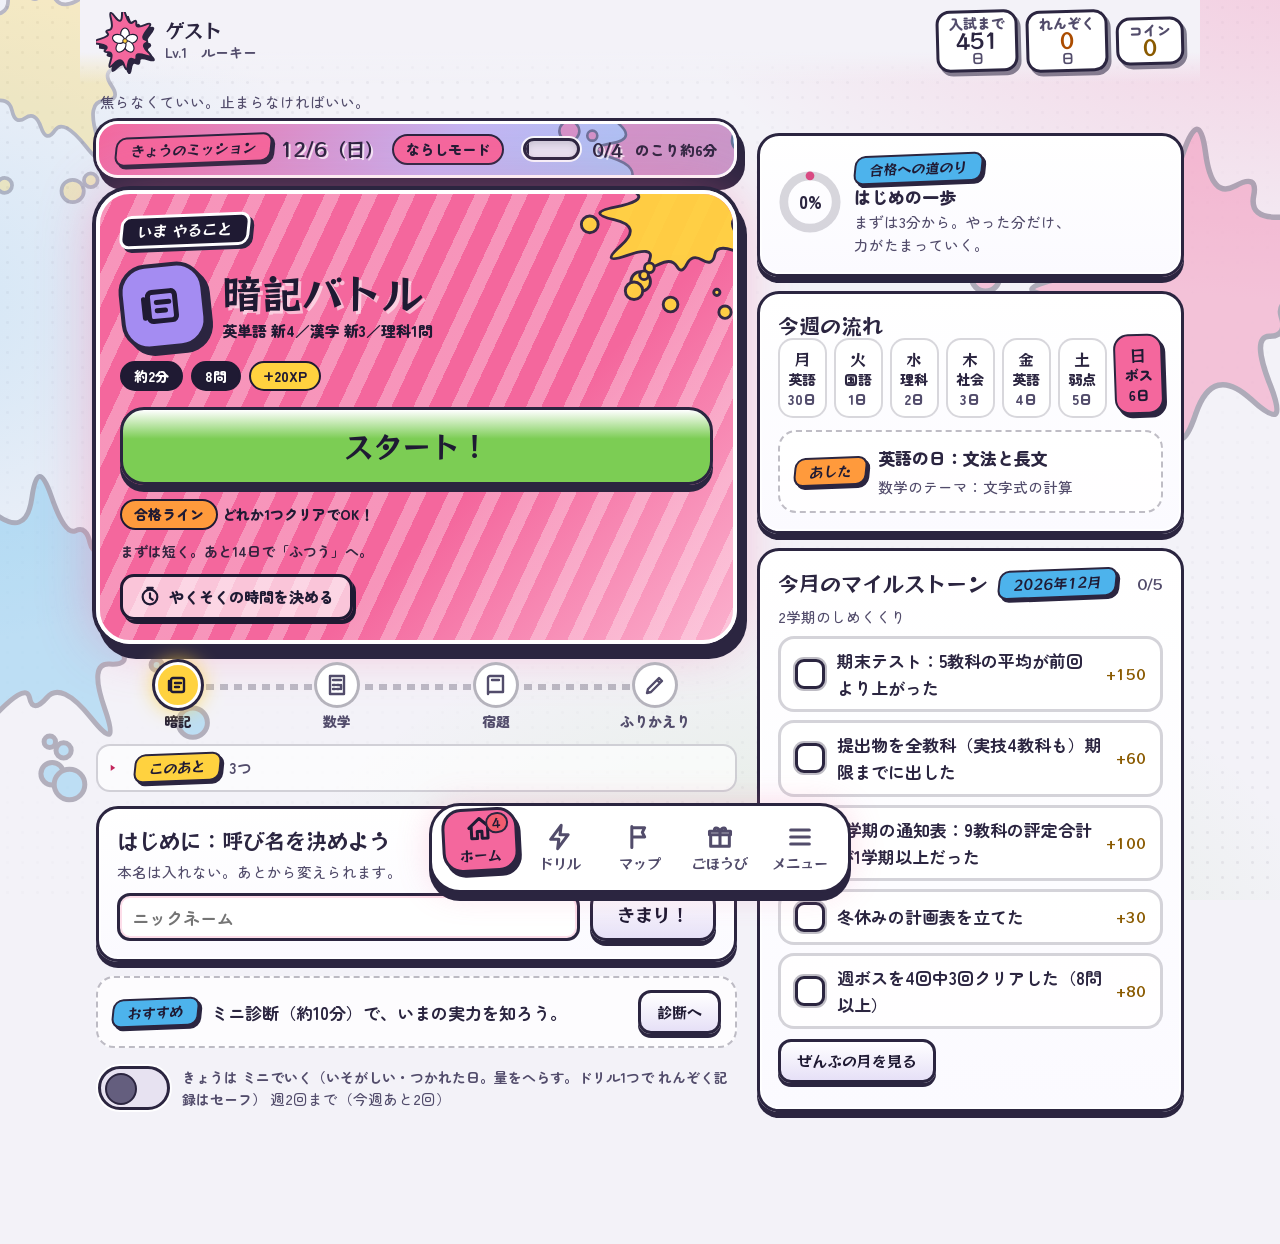
==== commit b5986add: "問題ごとの難易度表示（中1・2学期レベル／チャレンジ）と、毎日かならず理科か社会を1問以上出す - 出題画面の上に「中1・2学期レベル」などを表示（34-level.js の levelOf。教科書の" ====
--- a/index.html
+++ b/index.html
@@ -1204,6 +1204,12 @@
    <li><b>入っていないもの：</b>応用問題・過去問・作文・内申点。本当の実力は、学校のテストや模試の点で確かめてください。</li>
    <li><b>テスト・模試の記録：</b>「診断・内申シミュレーター」に、返ってきた点を記録できます（暗証番号をオンにしていると、おうちの人のOKが要ります）。合格圏のめやす（約640点）までの距離が出ます。</li></ul>
   <p class="mini">どの数字も推定のめやすで、<b>合格をほしょうするものではありません</b>。公式の合格ラインでもありません。</p></div>
+ <div class="card"><span class="eyebrow px">LEVEL</span><h2>問題の「難易度」の見かた（めやす）</h2>
+  <ul>
+   <li><b>「中1・2学期レベル」：</b>出題画面の上に出ます。教科書の標準的な単元の順番からの<b>目安</b>で、学校によって1学期ぶんほどずれます。公式のものではありません。学期がわからない教材は、学年だけ（中2レベル）か、「基本」「標準」「入試B問題」で出します。</li>
+   <li><b>「チャレンジ」：</b>桜塚（大阪府B問題）の標準をこえる、または中学の範囲をこえる問題につきます。英検準2級の単語・漢字の「発展」・計算のLv.3・数学の証明や補助線の考え方です。できなくても気にしない、背のびの問題です。</li>
+   <li><b>いまの教材の位置づけ：</b>基礎〜標準（A問題〜B問題の土台）が中心です。入試そのままの形（資料の読み取り・記述・大問の応用）はふくまないので、2027年の夏ごろから、過去問を重ねてください。</li>
+   <li><b>毎日の教科：</b>国語・数学・英語にかたよらないよう、毎日かならず、理科か社会を1問以上出します。</li></ul></div>
  <div class="grid">
   <div class="card"><h2>週1回、日曜の10分</h2><ol><li>週報（下のボタンでコピー）を見る</li><li>ほめるポイントを<b>2つ</b>、行動で伝える（例：「毎日続けたね」「ミスを直したね」）</li><li>質問を<b>1つ</b>だけ（「いま、いちばん困っていることは？」）</li><li>来週のごほうびの約束を確認</li></ol>
    <button class="bt pri sm" data-act="report">週報をコピー</button><textarea id="rpt" readonly style="margin-top:8px" placeholder="ここに週報が出ます" aria-label="週報"></textarea></div>
@@ -1344,7 +1350,7 @@
 
 /* 合格への近づき具合の「予定」：週5日（月〜金）・正答率85%で続けた子の、実力の見こみ(K)の進み（月末と入試の日の値）。
    scripts/plan-curve.mjs で作る。教材やルートを変えたら作りなおす（tests/path.test.mjs が、古くなっていないかを確かめる） */
-const PLAN_PATH={"d":["2026-10-18","2026-10-31","2026-11-30","2026-12-31","2027-01-31","2027-02-28","2027-03-31","2027-04-30","2027-05-31","2027-06-30","2027-07-31","2027-08-31","2027-09-30","2027-10-31","2027-11-30","2027-12-31","2028-01-31","2028-02-29","2028-03-01"],"K":{英:[0,10,51,101,146,187,221,255,293,319,348,383,419,453,493,530,565,595,596],国:[0,7,27,62,105,131,161,182,206,241,263,283,307,335,358,390,414,450,451],数:[0,16,63,97,130,168,219,225,245,277,288,306,341,358,365,373,385,385,381],理:[0,0,9,28,51,74,101,123,143,170,195,213,237,257,275,306,339,362,365],社:[0,0,12,33,53,72,100,123,139,157,176,193,216,234,253,288,317,349,350]}};
+const PLAN_PATH={"d":["2026-10-18","2026-10-31","2026-11-30","2026-12-31","2027-01-31","2027-02-28","2027-03-31","2027-04-30","2027-05-31","2027-06-30","2027-07-31","2027-08-31","2027-09-30","2027-10-31","2027-11-30","2027-12-31","2028-01-31","2028-02-29","2028-03-01"],"K":{英:[0,9,50,93,141,188,216,254,276,311,339,379,412,445,489,527,561,592,593],国:[0,8,28,65,100,133,154,174,197,221,245,274,295,329,355,386,413,444,445],数:[0,12,44,93,127,162,210,229,253,277,294,305,342,350,354,362,374,380,380],理:[0,1,11,29,47,69,94,118,145,167,189,210,237,255,277,304,331,356,361],社:[0,2,14,33,55,74,99,126,148,160,177,199,214,235,254,285,322,350,350]}};
 const SJ=[
  {id:'数',c:'#27358a',goal:'大阪府B問題で7割（63点）以上。安全圏は8割。',
   rhythm:['毎日：計算5問（5分）','月・水・金：教科書の例題→類題→章末（各20〜30分）','土：ミス図鑑の再戦と、弱点の単元','日：週ボス（数学2問）'],
@@ -9076,6 +9082,20 @@
  }
  return out;
 }
+/* 毎日、理科か社会の問題を、最低1問は出す（国・数・英にかたよらないように）。ほかの教材でぜんぜん出ない日は、暗記バトルに1問足す。
+   理科と社会は、日がわりで交互に。足す問題は、復習の期限がきたもの → あたらしい問題 → 見たことのある問題 の順 */
+function ensureRS(out,date,cur,ex){
+ if(out.some(s=>s.items.some(it=>it.subj==='理'||it.subj==='社')))return;
+ const mem=out.find(s=>s.id==='mem');if(!mem)return;
+ let it=null;
+ for(const b of dn(date)%2?['SQ','OQ']:['OQ','SQ']){
+  it=dueItems(x=>x.bank===b&&!ex.has(x.id),1)[0]||newItems(b,1,{prefs:b==='SQ'?cur.sc:cur.so,ex})[0]||shuffle(seenItems(x=>x.bank===b&&!ex.has(x.id)),mulberry(seedOf(date+b)))[0];
+  if(it)break;
+ }
+ if(!it)return;
+ mem.items.splice(Math.min(2,mem.items.length),0,it);ex.add(it.id);
+ mem.min=estMin(mem.items);mem.brk=breakdown(mem.items);mem.desc=jn([mem.desc,(it.bank==='SQ'?'理科':'社会')+'1問']);
+}
 /* その日のルートを新しく組み立てる（保存はしない）。順番：暗記（かんたんな勝ち）→ 数学 → 今日の教科 → ミス退治 → 宿題チェック → ふりかえり */
 function buildRoute(date,tier){
  const wd=dt(date).getDay(),cur=curOf(date),ex=new Set(),out=[];
@@ -9088,6 +9108,7 @@
  if(dg)out.push({id:'diag',t:'ミニ診断：'+SJN[dg],kind:'check',subj:dg,min:3,items:[],desc:'いまの実力を知る。6問・約3分。点数が低くても大丈夫。（+10XP）'});
  out.push({id:'hw',t:'宿題・提出物',kind:'check',subj:'総',min:0,items:[],desc:'学校の宿題と提出物をおわらせる。内申に直結します。'+(S.pinOn&&S.pin?'おうちの人のOKが必要です。':'')});
  out.push({id:'ref',t:'ふりかえり',kind:'reflect',subj:'総',min:2,items:[],desc:'今日の自分に点数をつけて、データと くらべてみよう。'});
+ ensureRS(out,date,cur,ex);
  return capDay(out,tier);
 }
 /* 保存形式 ↔ 実体 */
@@ -9477,6 +9498,47 @@
  return{route,must,next,redo,target:next||redo,all,ok,ready,left,
   hwWait:!!(hw&&!hw.done&&PINON()),tier,
   steps:left+(redo?1:0)};   // 道にのこっている数
+}
+/* ===== 出題の難易度の「めやす」（画面に触れない部分） =====
+   問題ごとに「中1・2学期レベル」のように出す。学年・学期は、ふつうの教科書の単元の順にあわせたもの（学校によって、1学期ぶんほどずれる）。
+   学期のわからない教材は、学年だけ（中2レベル）か、「基本」「標準」「入試B問題」で出す。
+   チャレンジ＝桜塚（大阪府B問題）の標準をこえる・中学の範囲をこえる問題：英検準2級の単語／漢字の発展／計算のLv.3／数学の証明・補助線。
+   学年・学期のわり当ては、教科書の標準的な順番からのおおまかな目安で、公式のものではない */
+const lvText=(g,t)=>'中'+g+(t?'・'+t+'学期':'')+'レベル';
+/* 数学（きほん・計算）：単元 → [学年,学期] */
+const LV_MATH={'正負の数・文字式':[1,1],'方程式':[1,2],'比例・反比例':[1,2],'平面図形':[1,3],'空間図形':[1,3],'データの活用':[1,3],'式の計算':[2,1],'連立方程式':[2,1],'一次関数':[2,2],'平行と合同':[2,2],'三角形・四角形':[2,3],'確率':[2,3],'式の展開・因数分解':[3,1],'平方根':[3,1],'二次方程式':[3,2],'関数 y=ax²':[3,2],'相似':[3,2],'円':[3,3],'三平方の定理':[3,3],'標本調査':[3,3]};
+const LV_GEN={pn_add:[1,1],pn_mul:[1,1],lit_calc:[1,1],lit_value:[1,1],lin_eq:[1,2],lin_frac:[1,2],lin_word:[1,2],prop:[1,2],area_vol:[1,3],stat:[1,3],sim_add:[2,1],sim_sub:[2,1],sim_word:[2,1],eq_trans:[2,1],lf_form:[2,2],lf_rate:[2,2],lf_cross:[2,2],geo_tri:[2,2],geo_poly:[2,2],prob:[2,3],expand:[3,1],factor:[3,1],sqrt:[3,1],quad_eq:[3,2],quad_fn:[3,2],similar:[3,2],circle_ang:[3,3],pythag:[3,3],
+ dens:[1,2],conc:[1,2],press:[1,3],hooke:[1,3],chem_ratio:[2,1],ohm:[2,2],power:[2,2],speed:[3,1],work:[3,2],buoy:[3,2]};
+const LV_EG={'be・一般動詞':[1,1],'疑問・否定':[1,1],'代名詞':[1,1],'過去':[1,2],'進行形':[1,2],'疑問詞':[1,2],'未来':[1,3],'There is':[1,3],'前置詞':[1,3],'助動詞':[2,1],'不定詞':[2,1],'動名詞':[2,2],'比較':[2,2],'受け身':[2,3],'接続詞':[2,3],'現在完了':[3,1],'関係代名詞':[3,2],'その他':[3,3]};
+const LV_JG={'品詞':1,'文の成分':1,'接続詞・副詞':1,'熟語の構成':1,'ことばの単位':1,'歴史的仮名遣い':1,'活用':2,'助詞・助動詞':2,'敬語':2,'古語の意味':2,'古文のきまり':2,'古典の作品':2,'和歌・俳句':2,'漢文':2,'表現技法':2,'文学作品':3};
+const LV_SQ={'物理/光と音':[1,2],'物理/力':[1,3],'物理/電流':[2,2],'物理/運動':[3,1],'化学/物質':[1,2],'化学/化学変化':[2,1],'化学/イオン':[3,1],'生物/植物':[1,1],'生物/動物':[2,2],'生物/細胞':[2,2],'生物/遺伝':[3,2],'生物/自然界':[3,3],'地学/大地':[1,3],'地学/天気':[2,3],'地学/天体':[3,3]};
+const LV_OQ={'歴史/古代':[1,2],'歴史/中世':[1,3],'歴史/近世':[2,1],'歴史/近代':[2,3],'歴史/現代':[3,1],'地理/世界':[1,1],'地理/日本':[2,1],'公民/政治':[3,2],'公民/経済':[3,2],'公民/国際':[3,3],'公民/政治/憲法':[3,1],'公民/政治/人権':[3,1]};
+const LV_OT={'古代':[1,2],'中世':[1,3],'近世':[2,1],'近代':[2,3],'現代':[3,1],'世界史':[3,0]};
+const LV_MS={'証明の型':1,'図形の補助線':1};   // 数学の考え方：入試の後半に出る型は、チャレンジ
+/* 戻り値：{text:'中1・2学期レベル', ch:チャレンジなら1}。ミスの登録など、決められないものは text:'' */
+function levelOf(it){
+ if(it._lv)return it._lv;
+ const gt=(a,ch)=>({text:a?lvText(a[0],a[1]):'',ch:ch?1:0}),T=it.tag||'',p=T.split('/'),two=p.slice(0,2).join('/');
+ let r={text:'',ch:0};
+ if(it.k==='gen'){const a=LV_GEN[it.gid];r=gt(a,it.lv>=3)}
+ else switch(it.bank){
+  case 'EW':r=+it.grp===4?{text:'英検準2級レベル',ch:1}:{text:lvText(+it.grp,0),ch:0};break;
+  case 'EV':r={text:'中1〜中3レベル',ch:0};break;
+  case 'EG':r=gt(LV_EG[T]);break;
+  case 'EO':case 'EC':r={text:/^中[123]$/.test(T)?lvText(T[1],0):'標準レベル',ch:0};break;
+  case 'EL':r={text:'標準レベル',ch:0};break;
+  case 'ER':r={text:'入試B問題レベル',ch:0};break;
+  case 'JK':r={text:T==='発展'?'発展レベル':T==='基本'?'基本レベル':'標準レベル',ch:T==='発展'?1:0};break;
+  case 'JW':case 'JI':case 'JS':case 'JC':r={text:'標準レベル',ch:0};break;
+  case 'JG':r={text:LV_JG[T]?lvText(LV_JG[T],0):'標準レベル',ch:0};break;
+  case 'JR':r={text:+String(it.pid||'').slice(1)>=41?'入試B問題レベル':'標準レベル',ch:0};break;
+  case 'MQ':r=gt(LV_MATH[T]);break;
+  case 'MS':r={text:LV_MS[T]?'応用レベル':'標準レベル',ch:LV_MS[T]?1:0};break;
+  case 'SQ':r=gt(LV_SQ[two]);break;
+  case 'OQ':r=gt(LV_OQ[p.slice(0,3).join('/')]||LV_OQ[two]);break;
+  case 'OT':r=gt(LV_OT[T]);break;
+ }
+ return it._lv=r;
 }
 /* ===== 画面の共通部品：アイコン・インクの飛沫・音・読み上げ・演出 ===== */
 /* 色を白とまぜてやわらかくする（先生ごとのこい色を、明るいテーマの画面にあわせて使う） */
@@ -9823,6 +9885,8 @@
  if(PL.roundFlag){PL.roundFlag=false;roundBanner()}
  if(PL.V.audio)setTimeout(()=>{if(PL&&PL.cur===e&&PL.phase==='q')Tts.say(PL.V.audio)},250);
 }
+/* 難易度のめやす（「中1・2学期レベル」）。桜塚の標準をこえるものは「チャレンジ」 */
+function lvChips(it){const L=levelOf(it);return L.text?`<span class="chp lv">${esc(L.text)}</span>${L.ch?'<span class="chp w">チャレンジ</span>':''}`:''}
 function choiceCols(V){const m=Math.max(...V.choices.map(c=>String(c.t).length));return m<=14?'c2':'c1'}
 function renderQ(){
  plRoot().classList.remove('fbon');
@@ -9864,7 +9928,7 @@
  const pass=V.passage?`<details class="pass" open><summary>${ico('book')}長文を読む：${esc(V.passage.title)}</summary><div class="ptx">${esc(V.passage.text)}</div></details>`:'';
  const aud=V.audio?`<button class="bt sm cy sayb" data-act="plSay" aria-label="もう一度きく">${ico('vol')}もう一度きく</button>`:'';
  plRoot().innerHTML=`${topBar()}<div class="plb"><div class="qa ${V.kind}${useKb?' kbd':''}">
-  <div class="qcard" data-s="${it.subj}"><div class="qsp">${splatSVG(hashStr(it.id)%97,'#fff',{drops:5})}</div><div class="qm"><span class="cat">${esc(itemCat(it))}</span>${e.rep?'<span class="chp w">リトライ</span>':''}${isNew?'<span class="chp t">新しい問題</span>':''}</div>
+  <div class="qcard" data-s="${it.subj}"><div class="qsp">${splatSVG(hashStr(it.id)%97,'#fff',{drops:5})}</div><div class="qm"><span class="cat">${esc(itemCat(it))}</span>${lvChips(it)}${e.rep?'<span class="chp w">リトライ</span>':''}${isNew?'<span class="chp t">新しい問題</span>':''}</div>
   <div class="qbody">${V.sub&&V.sub!==itemCat(it)?`<div class="qs">${esc(V.sub)}</div>`:''}${pass}<div class="qt${long}">${esc(V.q)}</div>${aud}</div></div>
   <div class="ans">${ans}</div></div></div><div class="fb" id="fb"></div><div class="cmb" id="cmb" hidden></div>`;
  if(V.kind==='order')drawOrder();
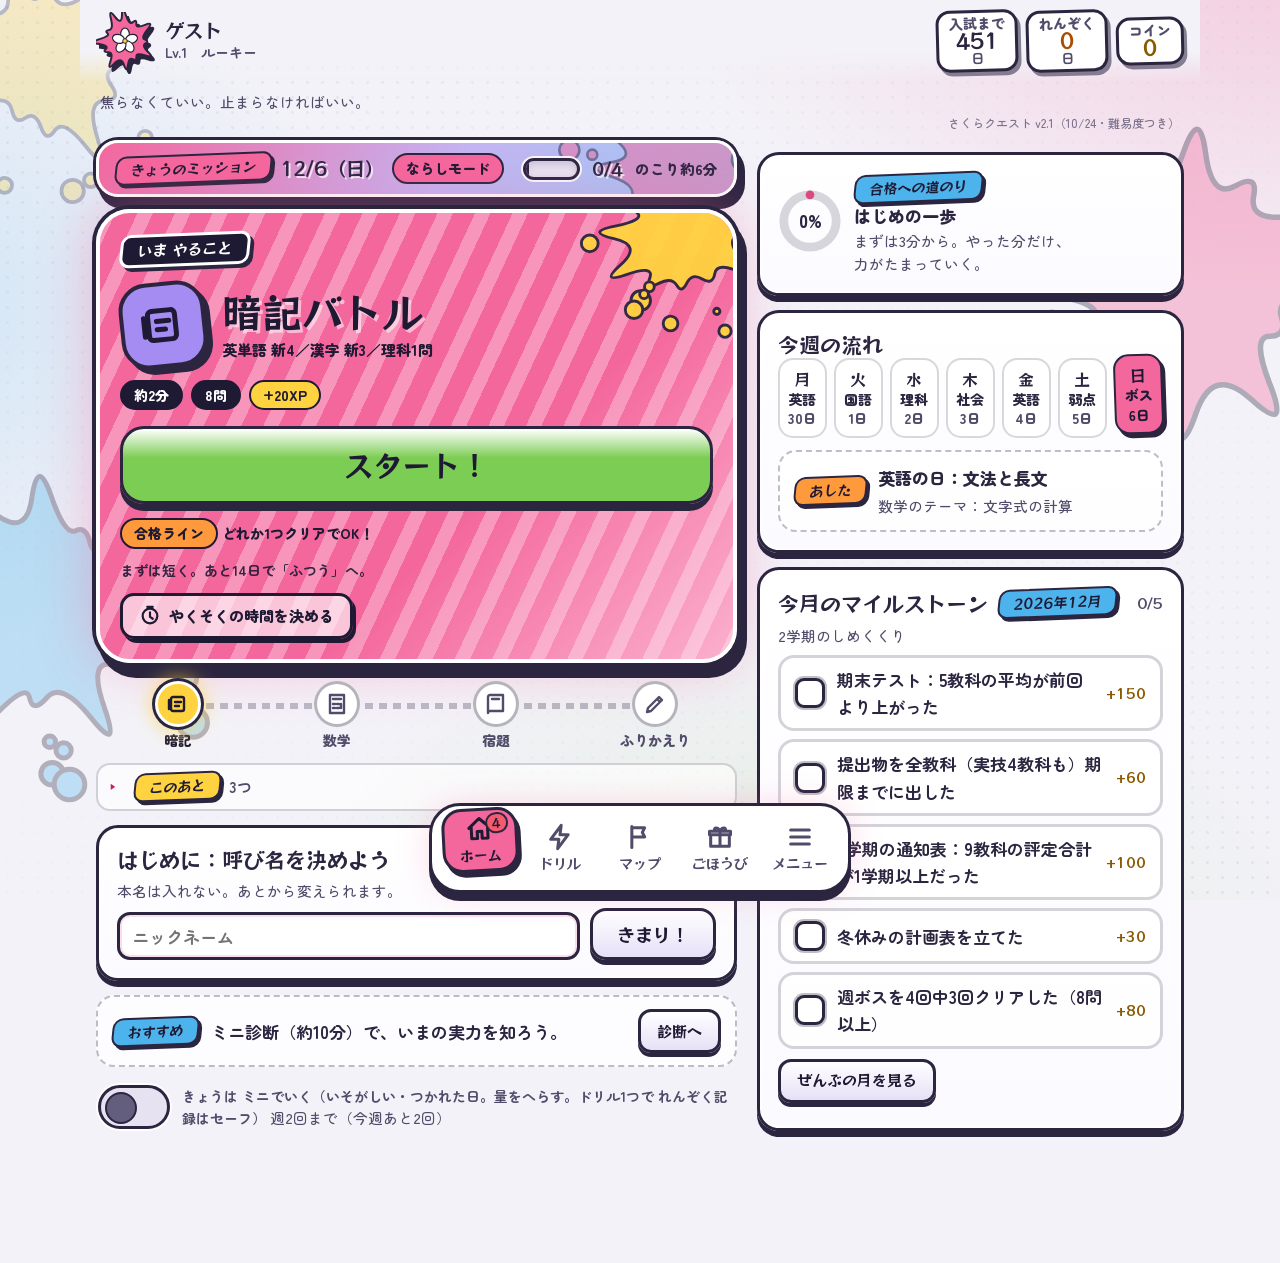
==== commit d4234ed1: "バージョン表示（ホーム右上とメニュー上）を両アプリに追加 Co-Authored-By: Claude Sonnet 5.5 <noreply@anthropic.com> Claude-Sessio" ====
--- a/index.html
+++ b/index.html
@@ -1206,8 +1206,8 @@
   <p class="mini">どの数字も推定のめやすで、<b>合格をほしょうするものではありません</b>。公式の合格ラインでもありません。</p></div>
  <div class="card"><span class="eyebrow px">LEVEL</span><h2>問題の「難易度」の見かた（めやす）</h2>
   <ul>
-   <li><b>「中1・2学期レベル」：</b>出題画面の上に出ます。教科書の標準的な単元の順番からの<b>目安</b>で、学校によって1学期ぶんほどずれます。公式のものではありません。学期がわからない教材は、学年だけ（中2レベル）か、「基本」「標準」「入試B問題」で出します。</li>
-   <li><b>「チャレンジ」：</b>桜塚（大阪府B問題）の標準をこえる、または中学の範囲をこえる問題につきます。英検準2級の単語・漢字の「発展」・計算のLv.3・数学の証明や補助線の考え方です。できなくても気にしない、背のびの問題です。</li>
+   <li><b>「中1・2学期レベル」：</b>出題画面の上に出ます。教科書の標準的な単元の順番からの<b>目安</b>で、学校によって1学期ぶんほどずれます。公式のものではありません。学期がわからない教材は、学年だけ（中2レベル）か、「基本」「標準」「入試B問題」で出します。計算ドリルのやさしいレベル（Lv.1など）には、小学校の復習（円の面積・速さ・内角の和など）がまざるので、その問題は「小学5年レベル」のように出します。</li>
+   <li><b>「チャレンジ」：</b>桜塚（大阪府B問題）の標準をこえる、または中学の範囲をこえる問題につきます。英検準2級の単語・漢字の「発展」・計算のLv.3（中学の範囲のもの）・数学の証明や補助線の考え方です。できなくても気にしない、背のびの問題です。</li>
    <li><b>いまの教材の位置づけ：</b>基礎〜標準（A問題〜B問題の土台）が中心です。入試そのままの形（資料の読み取り・記述・大問の応用）はふくまないので、2027年の夏ごろから、過去問を重ねてください。</li>
    <li><b>毎日の教科：</b>国語・数学・英語にかたよらないよう、毎日かならず、理科か社会を1問以上出します。</li></ul></div>
  <div class="grid">
@@ -1251,6 +1251,8 @@
 <div class="toast" id="toast" role="status" aria-live="polite"></div>
 <canvas id="fx" aria-hidden="true"></canvas>
 <script id="data">
+/* アプリのバージョン。直したら、ここの数字と日付を上げる（ホームの右上とメニューの下に出る） */
+const APP_VER='さくらクエスト v2.1（10/24・難易度つき）';
 const SJL=['国','数','英','理','社'];
 const SJN={国:'国語',数:'数学',英:'英語',理:'理科',社:'社会',総:'総合'};
 const NAI_SUBJ=['国語','社会','数学','理科','英語','音楽','美術','保健体育','技術・家庭'];
@@ -9504,23 +9506,24 @@
    学期のわからない教材は、学年だけ（中2レベル）か、「基本」「標準」「入試B問題」で出す。
    チャレンジ＝桜塚（大阪府B問題）の標準をこえる・中学の範囲をこえる問題：英検準2級の単語／漢字の発展／計算のLv.3／数学の証明・補助線。
    学年・学期のわり当ては、教科書の標準的な順番からのおおまかな目安で、公式のものではない */
-const lvText=(g,t)=>'中'+g+(t?'・'+t+'学期':'')+'レベル';
+const lvText=(g,t)=>g==='小'?'小学'+t+'年レベル':'中'+g+(t?'・'+t+'学期':'')+'レベル';
 /* 数学（きほん・計算）：単元 → [学年,学期] */
 const LV_MATH={'正負の数・文字式':[1,1],'方程式':[1,2],'比例・反比例':[1,2],'平面図形':[1,3],'空間図形':[1,3],'データの活用':[1,3],'式の計算':[2,1],'連立方程式':[2,1],'一次関数':[2,2],'平行と合同':[2,2],'三角形・四角形':[2,3],'確率':[2,3],'式の展開・因数分解':[3,1],'平方根':[3,1],'二次方程式':[3,2],'関数 y=ax²':[3,2],'相似':[3,2],'円':[3,3],'三平方の定理':[3,3],'標本調査':[3,3]};
-const LV_GEN={pn_add:[1,1],pn_mul:[1,1],lit_calc:[1,1],lit_value:[1,1],lin_eq:[1,2],lin_frac:[1,2],lin_word:[1,2],prop:[1,2],area_vol:[1,3],stat:[1,3],sim_add:[2,1],sim_sub:[2,1],sim_word:[2,1],eq_trans:[2,1],lf_form:[2,2],lf_rate:[2,2],lf_cross:[2,2],geo_tri:[2,2],geo_poly:[2,2],prob:[2,3],expand:[3,1],factor:[3,1],sqrt:[3,1],quad_eq:[3,2],quad_fn:[3,2],similar:[3,2],circle_ang:[3,3],pythag:[3,3],
- dens:[1,2],conc:[1,2],press:[1,3],hooke:[1,3],chem_ratio:[2,1],ohm:[2,2],power:[2,2],speed:[3,1],work:[3,2],buoy:[3,2]};
+const LV_GEN={pn_add:[1,1],pn_mul:[1,1],lit_calc:[1,1],lit_value:[1,1],lin_eq:[1,2],lin_frac:[1,2],lin_word:[1,2],prop:[1,2],area_vol:[['小',6],[1,3],[1,3]],stat:[['小',6],[1,3],[2,3]],sim_add:[2,1],sim_sub:[2,1],sim_word:[2,1],eq_trans:[2,1],lf_form:[2,2],lf_rate:[2,2],lf_cross:[2,2],geo_tri:[['小',5],[2,2],[2,2]],geo_poly:[['小',5],[2,2],[2,2]],prob:[2,3],expand:[3,1],factor:[3,1],sqrt:[3,1],quad_eq:[3,2],quad_fn:[3,2],similar:[3,2],circle_ang:[3,3],pythag:[3,3],
+ dens:[1,2],conc:[1,2],press:[1,3],hooke:[1,3],chem_ratio:[2,1],ohm:[2,2],power:[2,2],speed:[['小',5],['小',6],['小',6]],work:[3,2],buoy:[3,2]};
 const LV_EG={'be・一般動詞':[1,1],'疑問・否定':[1,1],'代名詞':[1,1],'過去':[1,2],'進行形':[1,2],'疑問詞':[1,2],'未来':[1,3],'There is':[1,3],'前置詞':[1,3],'助動詞':[2,1],'不定詞':[2,1],'動名詞':[2,2],'比較':[2,2],'受け身':[2,3],'接続詞':[2,3],'現在完了':[3,1],'関係代名詞':[3,2],'その他':[3,3]};
 const LV_JG={'品詞':1,'文の成分':1,'接続詞・副詞':1,'熟語の構成':1,'ことばの単位':1,'歴史的仮名遣い':1,'活用':2,'助詞・助動詞':2,'敬語':2,'古語の意味':2,'古文のきまり':2,'古典の作品':2,'和歌・俳句':2,'漢文':2,'表現技法':2,'文学作品':3};
 const LV_SQ={'物理/光と音':[1,2],'物理/力':[1,3],'物理/電流':[2,2],'物理/運動':[3,1],'化学/物質':[1,2],'化学/化学変化':[2,1],'化学/イオン':[3,1],'生物/植物':[1,1],'生物/動物':[2,2],'生物/細胞':[2,2],'生物/遺伝':[3,2],'生物/自然界':[3,3],'地学/大地':[1,3],'地学/天気':[2,3],'地学/天体':[3,3]};
 const LV_OQ={'歴史/古代':[1,2],'歴史/中世':[1,3],'歴史/近世':[2,1],'歴史/近代':[2,3],'歴史/現代':[3,1],'地理/世界':[1,1],'地理/日本':[2,1],'公民/政治':[3,2],'公民/経済':[3,2],'公民/国際':[3,3],'公民/政治/憲法':[3,1],'公民/政治/人権':[3,1]};
 const LV_OT={'古代':[1,2],'中世':[1,3],'近世':[2,1],'近代':[2,3],'現代':[3,1],'世界史':[3,0]};
 const LV_MS={'証明の型':1,'図形の補助線':1};   // 数学の考え方：入試の後半に出る型は、チャレンジ
+/* 計算の LV_GEN は、[学年,学期] のほか、Lv.1〜3ごとの3つ組もある（小学校の復習がまざる型）。小学の問題は、チャレンジにしない */
 /* 戻り値：{text:'中1・2学期レベル', ch:チャレンジなら1}。ミスの登録など、決められないものは text:'' */
 function levelOf(it){
  if(it._lv)return it._lv;
- const gt=(a,ch)=>({text:a?lvText(a[0],a[1]):'',ch:ch?1:0}),T=it.tag||'',p=T.split('/'),two=p.slice(0,2).join('/');
+ const gt=(a,ch)=>({text:a?lvText(a[0],a[1]):'',ch:ch&&a&&a[0]!=='小'?1:0}),T=it.tag||'',p=T.split('/'),two=p.slice(0,2).join('/');
  let r={text:'',ch:0};
- if(it.k==='gen'){const a=LV_GEN[it.gid];r=gt(a,it.lv>=3)}
+ if(it.k==='gen'){let a=LV_GEN[it.gid];if(a&&Array.isArray(a[0]))a=a[Math.min(2,Math.max(0,(it.lv||1)-1))];r=gt(a,it.lv>=3)}
  else switch(it.bank){
   case 'EW':r=+it.grp===4?{text:'英検準2級レベル',ch:1}:{text:lvText(+it.grp,0),ch:0};break;
   case 'EV':r={text:'中1〜中3レベル',ch:0};break;
@@ -9784,7 +9787,7 @@
  <div class="card"><div class="rowh"><h2>今週の流れ</h2></div>${weekStrip(date)}
   <div class="tomorrow"><span class="lb sm o">あした</span><span><b>${esc(tm.t)}</b><br><span class="mini">数学のテーマ：${esc(tm.theme)}</span></span></div></div>
  ${monthMini()}`;
- $('#v-home').innerHTML=`<p class="mini" style="margin:2px 4px 6px">${esc(GREET[dt(date).getDate()%GREET.length])}</p><div class="home2"><div>${L}</div><div>${R}</div></div>`;
+ $('#v-home').innerHTML=`<p class="mini" style="margin:2px 4px 6px">${esc(GREET[dt(date).getDate()%GREET.length])}<span style="display:block;text-align:right;opacity:.75;font-size:12px">${esc(APP_VER)}</span></p><div class="home2"><div>${L}</div><div>${R}</div></div>`;
 }
 
 /* ----- 宿題チェック（保護者OKつき）・ふりかえり（自己採点とデータの比較） ----- */
@@ -10259,7 +10262,7 @@
  ['mist','ミス図鑑','まちがえた問題の一覧と再戦','splat','var(--orange)'],
  ['family','おうちの人・設定','週報・バックアップ・チームカラー','user','var(--sou)']];
 function renderMenu(){
- $('#v-menu').innerHTML=`<div class="card"><span class="lb">メニュー</span><div class="mtiles">${MENU.map(m=>`<button class="mtile" data-page="${m[0]}" style="--mc:${m[4]}"><span class="mi">${ico(m[3])}</span><b>${m[1]}</b><span>${m[2]}</span></button>`).join('')}</div></div>
+ $('#v-menu').innerHTML=`<p class="mini" style="text-align:right;margin:0 4px 6px;opacity:.75">${esc(APP_VER)}</p><div class="card"><span class="lb">メニュー</span><div class="mtiles">${MENU.map(m=>`<button class="mtile" data-page="${m[0]}" style="--mc:${m[4]}"><span class="mi">${ico(m[3])}</span><b>${m[1]}</b><span>${m[2]}</span></button>`).join('')}</div></div>
  <div class="card"><h2>このアプリの使いかた</h2><ol class="steps">
   <li><b>ホーム</b>を開く。「いま やること」のカードの<b>スタート！</b>を押すだけ。</li>
   <li>問題に答える。まちがえた問題は、すぐ もう一度出る。<b>5問ごとにラウンドクリア</b>。あしたも「ミス退治」で再戦。</li>
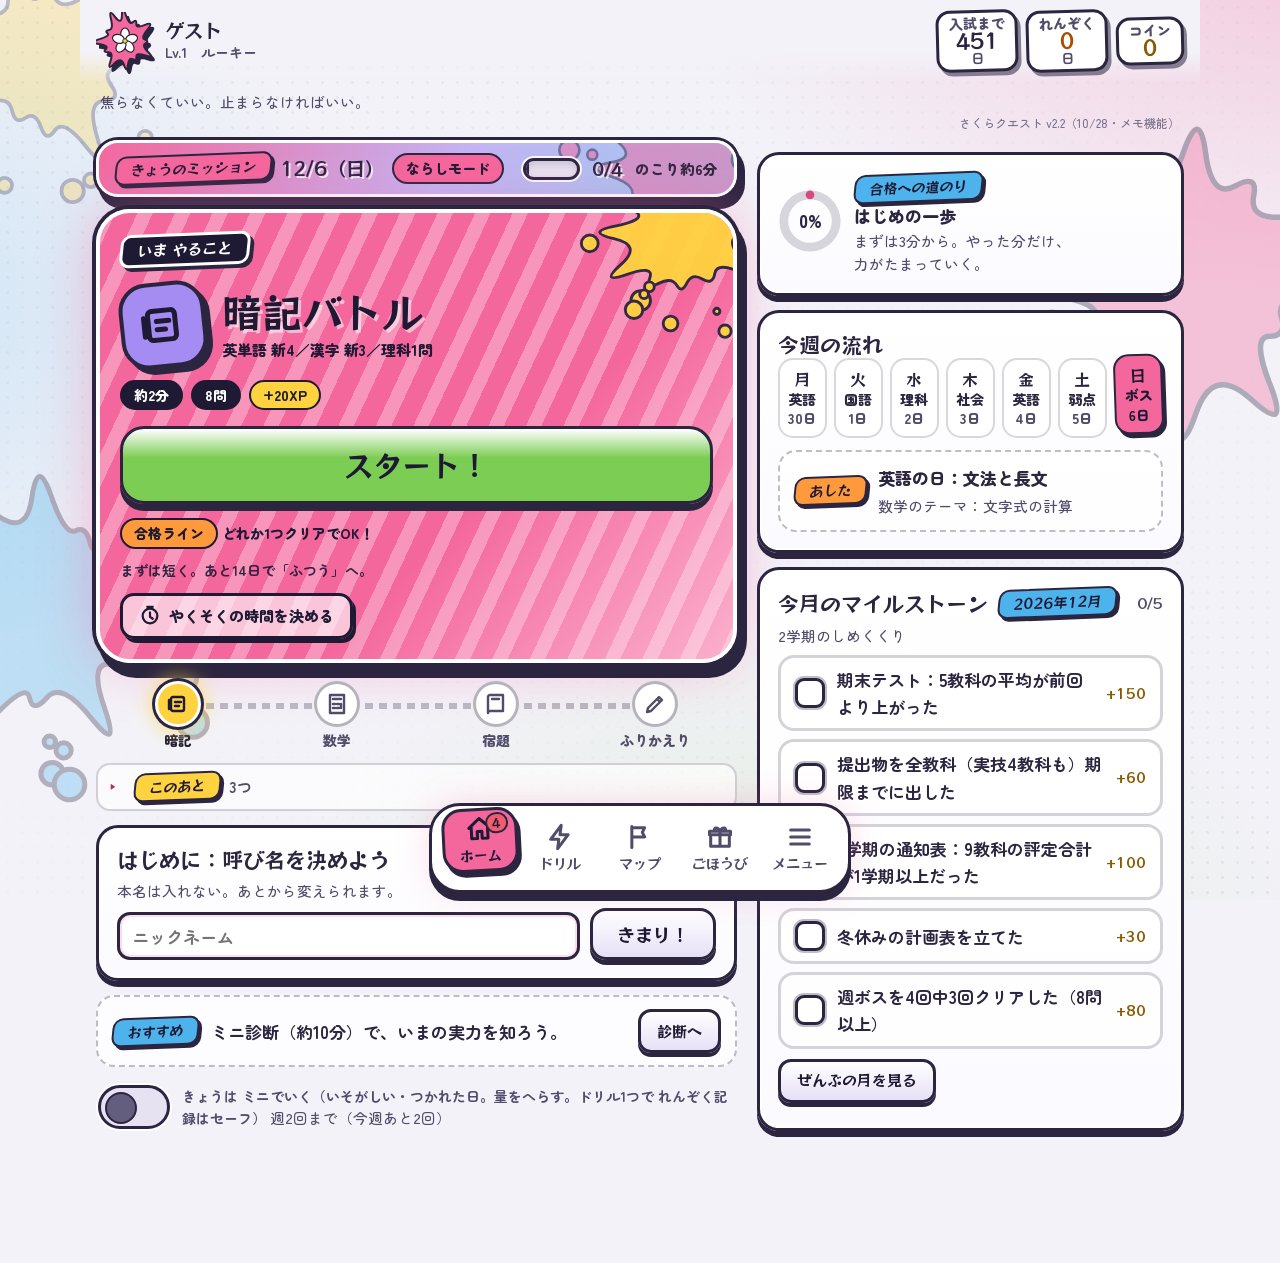
==== commit a1c69107: "メモ（手書き）機能を両アプリに追加：透ける白いシート・5色・細い線・けしゴム Co-Authored-By: Claude Sonnet 5.5 <noreply@anthropic.com> Cla" ====
--- a/index.html
+++ b/index.html
@@ -52,7 +52,7 @@
  --okc-b:#6fcf9f;--ngc-a:#fbd0d6;--ngc-b:#ef8896;--ngc-tx:var(--on);--optok:#dcf6e6;--optng:#fde2e6;--rkS-a:#fff3b8;--rkS-b:#ffd23f;--rkS-c:#ff9a3c;
  --rkC:#cfc6ea;--bdon-ta:.6;--bdon-b:rgba(255,255,255,.85);--sel-bd:var(--teamd);--seg-cur:var(--yellow);--seg-ng2:#d9606f;
  --seg-ok-glow:rgba(60,196,136,.7);--hp-glow:none;--hp-x-tx:#c2bbd0;--hp-x-bg:#ebe7f3;--on-green:var(--on);--rbn-stroke:3px;--cnt-sh:none;--qt-sh:none;
- --tsh:rgba(255,255,255,.75);--tsh2:rgba(255,255,255,.5);
+ --tsh:rgba(255,255,255,.75);--tsh2:rgba(255,255,255,.5);--memo-sheet:rgba(255,255,255,.5);
  /* マップ・背景・飛沫・グラフ */
  --tl-bg:rgba(43,37,64,.07);--tl-bd:rgba(43,37,64,.1);--tl-fut-bg:transparent;--tl-fut-bd:rgba(43,37,64,.3);--tl-mis-bg:rgba(43,37,64,.16);
  --tl-mis-bd:rgba(43,37,64,.08);--scrim-a:rgba(43,37,64,.55);--scrim-b:rgba(43,37,64,.5);--blob-ta:.30;--blob-tp:.24;--blob-b:rgba(77,179,236,.22);
@@ -89,7 +89,7 @@
  --okc-b:#8fdcae;--ngc-a:#fbd8dc;--ngc-b:#f19aa6;--ngc-tx:var(--on);--optok:#e0f7e9;--optng:#fde6e9;--rkS-a:#fff8d6;--rkS-b:#ffe27a;--rkS-c:#ffc48f;
  --rkC:#d9d1ee;--bdon-ta:.55;--bdon-b:rgba(255,255,255,.85);--sel-bd:var(--teamd);--seg-cur:var(--yellow);--seg-ng2:#e07583;
  --seg-ok-glow:rgba(143,220,174,.9);--hp-glow:none;--hp-x-tx:#cbbfd0;--hp-x-bg:#efe6ee;--on-green:var(--on);--rbn-stroke:3px;--cnt-sh:none;
- --qt-sh:none;--tsh:rgba(255,255,255,.7);--tsh2:rgba(255,255,255,.5);
+ --qt-sh:none;--tsh:rgba(255,255,255,.7);--tsh2:rgba(255,255,255,.5);--memo-sheet:rgba(255,255,255,.5);
  --tl-bg:rgba(90,70,100,.07);--tl-bd:rgba(90,70,100,.1);--tl-fut-bg:transparent;--tl-fut-bd:rgba(90,70,100,.32);--tl-mis-bg:rgba(90,70,100,.16);
  --tl-mis-bd:rgba(90,70,100,.08);--scrim-a:rgba(90,70,100,.5);--scrim-b:rgba(90,70,100,.45);--blob-ta:.40;--blob-tp:.32;--blob-b:rgba(166,220,245,.36);
  --blob-c:rgba(185,230,160,.30);--blob-b2:rgba(166,220,245,.34);--glowk:.78;--spl1:.42;--spl2:.40;--spl3:.36;--spl4:.34;--ring-arc:var(--teamd);
@@ -122,7 +122,7 @@
  --okc-b:#25e06f;--ngc-a:#7a2a55;--ngc-b:#531440;--ngc-tx:#ffd0df;--optok:#0c8a4b;--optng:#8a1636;--rkS-a:#fff3a0;--rkS-b:#ffd400;--rkS-c:#ff8f1f;
  --rkC:#9d93da;--bdon-ta:.45;--bdon-b:rgba(0,0,0,.3);--sel-bd:var(--team);--seg-cur:#ffffff;--seg-ng2:#8a1030;--seg-ok-glow:rgba(52,240,138,.75);
  --hp-glow:0 0 6px var(--red);--hp-x-tx:#3a2a55;--hp-x-bg:#150f35;--on-green:#042814;--rbn-stroke:0px;--cnt-sh:2px 2px 0 #000;
- --qt-sh:2px 2px 0 rgba(0,0,0,.45);--tsh:#000000;--tsh2:rgba(0,0,0,.4);
+ --qt-sh:2px 2px 0 rgba(0,0,0,.45);--tsh:#000000;--tsh2:rgba(0,0,0,.4);--memo-sheet:rgba(255,255,255,.5);
  --tl-bg:#1a1450;--tl-bd:rgba(255,255,255,.08);--tl-fut-bg:rgba(255,255,255,.04);--tl-fut-bd:rgba(255,255,255,.38);--tl-mis-bg:#3a2d86;
  --tl-mis-bd:rgba(255,255,255,.12);--scrim-a:rgba(6,3,22,.78);--scrim-b:rgba(6,3,22,.72);--blob-ta:.30;--blob-tp:.22;--blob-b:rgba(30,230,255,.16);
  --blob-c:rgba(184,255,0,.12);--blob-b2:rgba(30,230,255,.14);--glowk:1;--spl1:.30;--spl2:.22;--spl3:.20;--spl4:.16;--ring-arc:var(--team);
@@ -155,7 +155,7 @@
  --okc-b:#55b985;--ngc-a:#6a3550;--ngc-b:#4a2540;--ngc-tx:#ffd0df;--optok:#1d6b48;--optng:#7a2438;--rkS-a:#f7e7a8;--rkS-b:#e9c35b;--rkS-c:#eba25f;
  --rkC:#8f95c8;--bdon-ta:.4;--bdon-b:rgba(0,0,0,.3);--sel-bd:var(--team);--seg-cur:#ffffff;--seg-ng2:#8a3345;--seg-ok-glow:rgba(98,194,147,.6);
  --hp-glow:none;--hp-x-tx:#3b4468;--hp-x-bg:#161b33;--on-green:#08281b;--rbn-stroke:3px;--cnt-sh:2px 2px 0 rgba(0,0,0,.8);
- --qt-sh:2px 2px 0 rgba(0,0,0,.35);--tsh:rgba(0,0,0,.8);--tsh2:rgba(0,0,0,.35);
+ --qt-sh:2px 2px 0 rgba(0,0,0,.35);--tsh:rgba(0,0,0,.8);--tsh2:rgba(0,0,0,.35);--memo-sheet:rgba(255,255,255,.5);
  --tl-bg:#1f2542;--tl-bd:rgba(255,255,255,.08);--tl-fut-bg:rgba(255,255,255,.03);--tl-fut-bd:rgba(255,255,255,.3);--tl-mis-bg:#343c64;
  --tl-mis-bd:rgba(255,255,255,.1);--scrim-a:rgba(6,8,18,.78);--scrim-b:rgba(6,8,18,.72);--blob-ta:.22;--blob-tp:.16;--blob-b:rgba(98,180,228,.14);
  --blob-c:rgba(121,197,139,.1);--blob-b2:rgba(98,180,228,.12);--glowk:.7;--spl1:.22;--spl2:.18;--spl3:.16;--spl4:.14;--ring-arc:var(--team);
@@ -189,7 +189,7 @@
  --okc-b:#2ed48a;--ngc-a:#ffbfc8;--ngc-b:#ff6b80;--ngc-tx:var(--on);--optok:#d3f6e3;--optng:#ffdadf;--rkS-a:#fff3a8;--rkS-b:#ffd91f;--rkS-c:#ffa12e;
  --rkC:#c9c3e6;--bdon-ta:.65;--bdon-b:rgba(255,255,255,.9);--sel-bd:var(--teamd);--seg-cur:var(--yellow);--seg-ng2:#d93a50;
  --seg-ok-glow:rgba(46,212,138,.7);--hp-glow:none;--hp-x-tx:#c0bad2;--hp-x-bg:#ebe9f4;--on-green:var(--on);--rbn-stroke:3px;--cnt-sh:none;--qt-sh:none;
- --tsh:rgba(255,255,255,.8);--tsh2:rgba(255,255,255,.55);
+ --tsh:rgba(255,255,255,.8);--tsh2:rgba(255,255,255,.55);--memo-sheet:rgba(255,255,255,.5);
  --tl-bg:rgba(20,17,31,.07);--tl-bd:rgba(20,17,31,.12);--tl-fut-bg:transparent;--tl-fut-bd:rgba(20,17,31,.34);--tl-mis-bg:rgba(20,17,31,.18);
  --tl-mis-bd:rgba(20,17,31,.1);--scrim-a:rgba(20,17,31,.6);--scrim-b:rgba(20,17,31,.55);--blob-ta:.22;--blob-tp:.18;--blob-b:rgba(51,184,255,.16);
  --blob-c:rgba(255,217,31,.2);--blob-b2:rgba(51,184,255,.14);--glowk:.6;--spl1:.3;--spl2:.28;--spl3:.26;--spl4:.24;--ring-arc:var(--teamd);
@@ -1064,6 +1064,18 @@
 .stars5 button:disabled{opacity:.5}.stars5 button[aria-pressed=true]:disabled{opacity:1}
 .nm #nmR .rn{display:inline}
 @media (max-width:430px){.nm #nmR .rn{display:none}}
+
+/* ===== メモ（手書き） ===== */
+.plt .memob{min-width:44px;padding:0 12px;gap:4px}.plt .memob span{font-size:13px}
+#memo{position:fixed;inset:0;z-index:55;pointer-events:none}
+#memo canvas{position:absolute;inset:0;width:100%;height:100%;touch-action:none}
+#memo.on{pointer-events:auto;background:var(--memo-sheet)}
+#memo .mmtb{display:none;position:absolute;left:50%;top:calc(var(--sat) + 8px);transform:translateX(-50%);max-width:calc(100% - 16px);flex-wrap:wrap;justify-content:center;align-items:center;gap:8px;padding:8px 10px;background:var(--pn);border:3px solid var(--ink);border-radius:18px;box-shadow:0 4px 0 var(--ghost-sh)}
+#memo.on .mmtb{display:flex}
+#memo .mmc{flex:none;width:44px;height:44px;border-radius:50%;border:3px solid var(--ink);background:var(--pc);cursor:pointer;padding:0}
+#memo .mmc.sel{box-shadow:0 0 0 4px var(--yellow)}
+#memo .mmb.sel{outline:3px solid var(--yellow)}
+#memo .mmb{min-height:44px;white-space:nowrap}
 </style>
 <div id="bg" aria-hidden="true"></div>
 <div class="app">
@@ -1252,7 +1264,7 @@
 <canvas id="fx" aria-hidden="true"></canvas>
 <script id="data">
 /* アプリのバージョン。直したら、ここの数字と日付を上げる（ホームの右上とメニューの下に出る） */
-const APP_VER='さくらクエスト v2.1（10/24・難易度つき）';
+const APP_VER='さくらクエスト v2.2（10/28・メモ機能）';
 const SJL=['国','数','英','理','社'];
 const SJN={国:'国語',数:'数学',英:'英語',理:'理科',社:'社会',総:'総合'};
 const NAI_SUBJ=['国語','社会','数学','理科','英語','音楽','美術','保健体育','技術・家庭'];
@@ -9877,9 +9889,10 @@
  }else{
   prog=`<div class="tank sm"><i style="--w:${Math.round(PL.segs.filter(x=>x).length/PL.total*100)}%"></i></div>`;
  }
- return `<div class="plt"><button class="bt sm gh" data-act="plQuit" aria-label="やめる">${ico('close')}</button><div class="ttl">${sjTag(o.subj)}<b>${esc(o.title)}</b></div><div class="cnt"><b>${n}</b>/${PL.total}</div></div>${prog}`;
+ return `<div class="plt"><button class="bt sm gh" data-act="plQuit" aria-label="やめる">${ico('close')}</button><div class="ttl">${sjTag(o.subj)}<b>${esc(o.title)}</b></div>${PL.phase==='q'?`<button class="bt sm gh memob" data-act="memoOpen" aria-label="メモ（手書き）">${ico('pen')}<span>メモ</span></button>`:''}<div class="cnt"><b>${n}</b>/${PL.total}</div></div>${prog}`;
 }
 function nextQ(){
+ memoReset();
  clearTimeout(PL.timer);
  const e=PL.queue.shift();
  if(!e){finishSession();return}
@@ -10082,7 +10095,7 @@
 }
 function plClose(){
  flowCdStop();clearTimeout(PL&&PL.timer);try{speechSynthesis.cancel()}catch(e){}
- PL=null;const r=plRoot();r.hidden=true;r.innerHTML='';document.body.style.overflow='';document.body.classList.remove('inpl');
+ memoReset();PL=null;const r=plRoot();r.hidden=true;r.innerHTML='';document.body.style.overflow='';document.body.classList.remove('inpl');
  flushSave();refresh();
 }
 function plQuit(){
@@ -10178,6 +10191,61 @@
   <div class="row" style="margin-top:8px"><input id="msMemo" type="text" placeholder="どんな問題？（例：連立の符号ミス）" style="flex:1;min-width:200px"><button class="bt pri sm" data-act="msAdd">登録 +5XP</button></div></div>
  ${L.length?`<div class="card"><h2>ミス一覧（多い順）</h2>${L.map(x=>`<div class="shop"><span>${sjTag(x.it.subj)} ${esc(itemLabel(x.it).slice(0,70))}</span><span class="chp ${x.s.b>=4?'ok':'w'}">${x.s.b>=4?'たおした':'箱'+x.s.b+'/4'}</span><span class="mini">${x.s.w}回ミス</span></div>`).join('')}${ms.all>80?'<p class="mini">（多い順に80件まで表示）</p>':''}</div>`:'<p class="mini">まだミスはありません。ミスは「伸びしろ」。出たらここに集まります。</p>'}`;
 }
+/* ===== メモ（手書き） =====
+   出題中に「メモ」を押すと、問題が透ける白いシートが出て、指やペンで書ける（計算のとちゅうを書く用）。
+   ペンの色は5色。細い線。「とじる」でシートは消えるが、書いた線は残り、答えるあいだも見える。次の問題で、まっさらにもどる */
+const MEMO_COLORS=[['くろ','#222222'],['あか','#e0352b'],['あお','#1d6fd8'],['みどり','#1f9a4d'],['オレンジ','#f08a00']];
+const MEMO_PEN=2.2,MEMO_ERASE=24;
+let MM=null;
+function memoEnsure(){
+ if(MM)return MM;
+ const w=document.createElement('div');w.id='memo';w.hidden=true;
+ w.innerHTML=`<canvas id="mmc"></canvas><div class="mmtb" role="toolbar" aria-label="メモのどうぐ">${MEMO_COLORS.map((c,i)=>`<button class="mmc" data-act="memoColor" data-a="${i}" aria-label="${c[0]}" style="--pc:${c[1]}"></button>`).join('')}<button class="bt sm gh mmb" data-act="memoEraser">けしゴム</button><button class="bt sm gh mmb" data-act="memoUndo">${ico('redo')}もどす</button><button class="bt sm gh mmb" data-act="memoClear">ぜんぶ消す</button><button class="bt sm pri mmb" data-act="memoClose">とじる</button></div>`;
+ document.body.appendChild(w);
+ const cv=w.querySelector('canvas'),M={w,cv,cx:cv.getContext('2d'),strokes:[],ci:0,er:false,open:false,pen:false,cur:null};
+ const pt=e=>{const r=cv.getBoundingClientRect();return[e.clientX-r.left,e.clientY-r.top]};
+ cv.addEventListener('pointerdown',e=>{
+  if(!M.open)return;
+  if(e.pointerType==='pen')M.pen=true;else if(M.pen&&e.pointerType==='touch')return;   // ペンを使っているあいだは、手のひら（タッチ）を無視
+  e.preventDefault();try{cv.setPointerCapture(e.pointerId)}catch(x){}
+  M.cur={c:MEMO_COLORS[M.ci][1],w:M.er?MEMO_ERASE:MEMO_PEN,er:M.er,pts:[pt(e)],id:e.pointerId};M.strokes.push(M.cur);memoSeg(M.cur,0);
+ });
+ cv.addEventListener('pointermove',e=>{
+  if(!M.cur||e.pointerId!==M.cur.id)return;e.preventDefault();
+  const a=e.getCoalescedEvents?e.getCoalescedEvents():[e];
+  for(const x of(a.length?a:[e])){M.cur.pts.push(pt(x));memoSeg(M.cur,M.cur.pts.length-2)}
+ });
+ const up=e=>{if(M.cur&&e.pointerId===M.cur.id)M.cur=null};
+ cv.addEventListener('pointerup',up);cv.addEventListener('pointercancel',up);
+ window.addEventListener('resize',()=>{if(MM)memoFit()});
+ MM=M;memoFit();return M;
+}
+function memoFit(){
+ const M=MM,d=window.devicePixelRatio||1,w=window.innerWidth,h=window.innerHeight;
+ M.cv.width=Math.round(w*d);M.cv.height=Math.round(h*d);M.cx.setTransform(d,0,0,d,0,0);memoRedraw();
+}
+function memoSeg(s,i){
+ const cx=MM.cx,p=s.pts[i],q=s.pts[i+1]||p;
+ cx.globalCompositeOperation=s.er?'destination-out':'source-over';cx.strokeStyle=s.c;cx.fillStyle=s.c;cx.lineWidth=s.w;cx.lineCap='round';cx.lineJoin='round';
+ cx.beginPath();cx.moveTo(p[0],p[1]);cx.lineTo(q[0]+.01,q[1]);cx.stroke();
+}
+function memoRedraw(){
+ const M=MM;M.cx.clearRect(0,0,M.cv.width,M.cv.height);
+ M.strokes.forEach(s=>{for(let i=0;i<s.pts.length;i++)memoSeg(s,i)});
+}
+function memoShow(){
+ const M=MM;if(!M)return;
+ M.w.hidden=!(M.open||M.strokes.length);M.w.classList.toggle('on',M.open);
+ M.w.querySelectorAll('.mmc').forEach((b,i)=>b.classList.toggle('sel',!M.er&&i===M.ci));
+ const eb=M.w.querySelector('[data-act=memoEraser]');if(eb)eb.classList.toggle('sel',M.er);
+}
+function memoOpen(){const M=memoEnsure();M.open=true;memoShow()}
+function memoClose(){if(!MM)return;MM.open=false;MM.cur=null;memoShow()}
+function memoReset(){if(!MM)return;MM.strokes=[];MM.open=false;MM.cur=null;MM.er=false;memoRedraw();memoShow()}
+function memoColor(i){const M=memoEnsure();M.ci=i;M.er=false;memoShow()}
+function memoEraser(){const M=memoEnsure();M.er=!M.er;memoShow()}
+function memoUndo(){if(!MM)return;MM.strokes.pop();memoRedraw();memoShow()}
+function memoClear(){if(!MM)return;MM.strokes=[];memoRedraw();memoShow()}
 /* ===== マップ：ナワバリマップ（500日をぬりつぶす）とロードマップ ===== */
 const START_DAY='2026-10-18';
 const openM=new Set();let mapInit=false;
@@ -10623,6 +10691,7 @@
  light(){const d=today(),set=()=>{S.light[d]=1;save();refresh();toast('いそがしい日モード：量をへらしたよ')};if(S.light[d]){delete S.light[d];save();refresh();toast('ふつうのルートにもどしたよ')}else if(!canLight(d))toast('ミニの日は 週2回まで。おうちの人と暗証番号を決めると、相談して使えるよ');else needPin('きょうを「ミニの日」にします（量をへらす）。',set)},
  nickSet(){const v=($('#nickIn').value||'').trim().slice(0,12);if(!v){toast('なまえを入れてね');return}S.nick=v;save();toast(v+'、よろしく！');FX.confetti(50);refresh()},
  /* ---- プレイヤー ---- */
+ memoOpen(){memoOpen()},memoClose(){memoClose()},memoColor(a){memoColor(+a)},memoEraser(){memoEraser()},memoUndo(){memoUndo()},memoClear(){memoClear()},
  plGo(){plGo()},plQuit(){plQuit()},plClose(){closeOv();plClose()},plNext(){plNext()},
  plPick(i){answerQ(+i)},
  plKey(c){
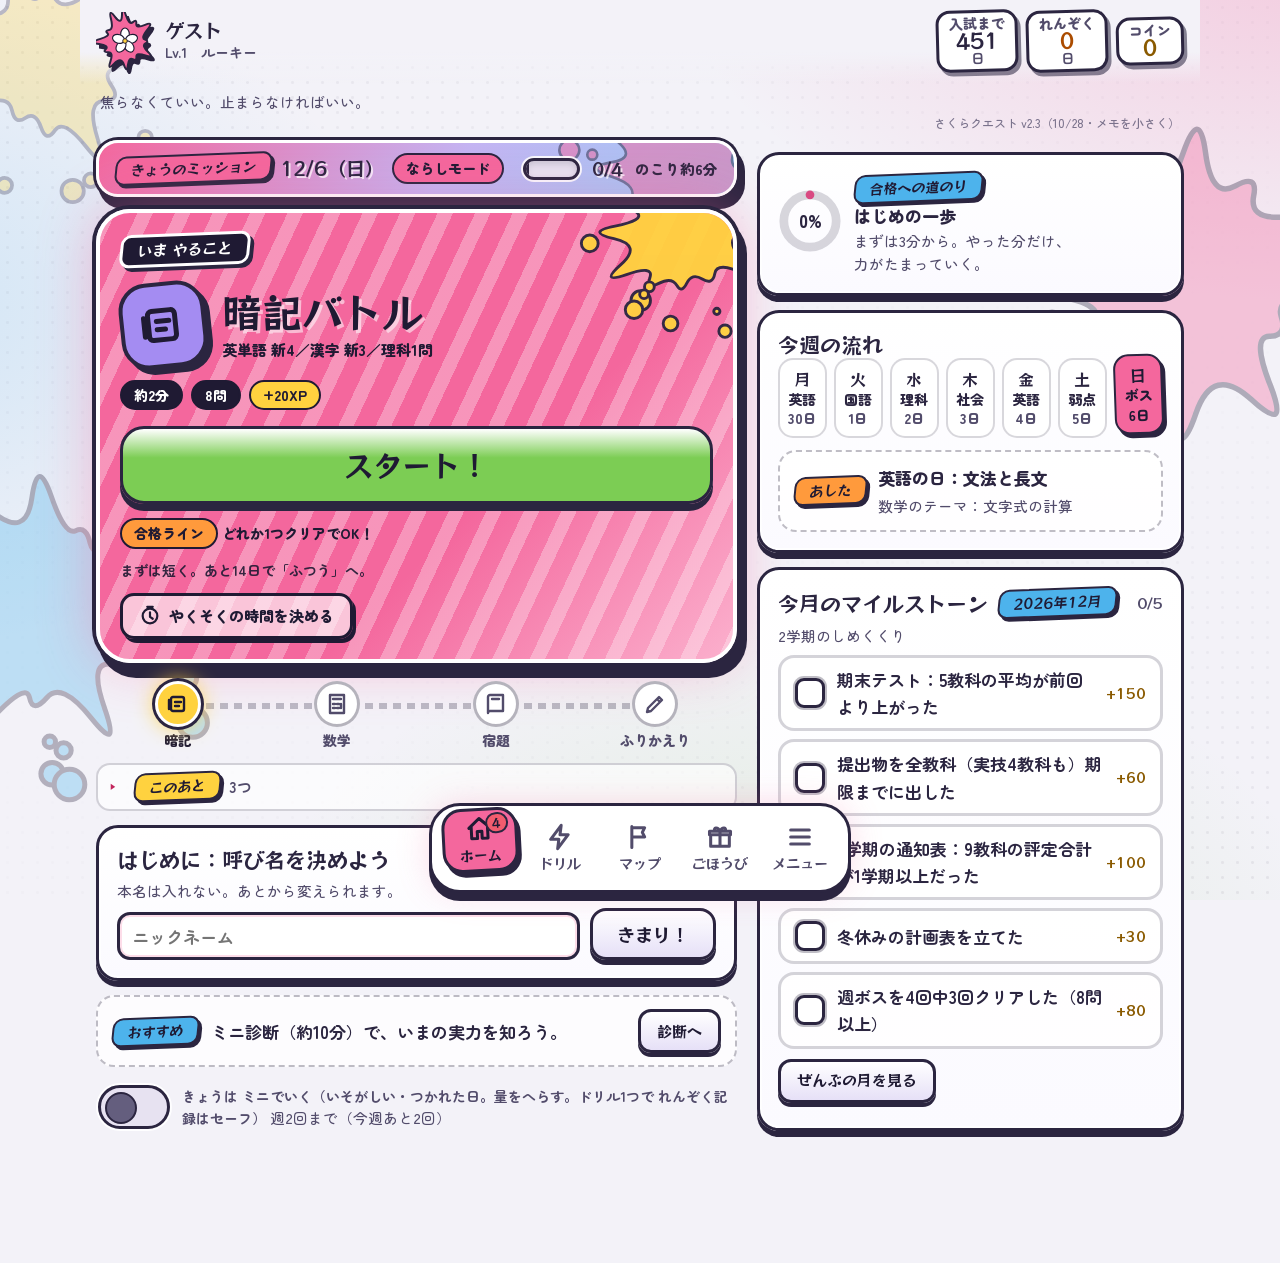
==== commit 982090ff: "メモのどうぐを小さな2段の帯にして、画面上部に（iPhone miniで中央をふさがない） Co-Authored-By: Claude Opus 5.5 <noreply@anthropic.com" ====
--- a/index.html
+++ b/index.html
@@ -1070,12 +1070,13 @@
 #memo{position:fixed;inset:0;z-index:55;pointer-events:none}
 #memo canvas{position:absolute;inset:0;width:100%;height:100%;touch-action:none}
 #memo.on{pointer-events:auto;background:var(--memo-sheet)}
-#memo .mmtb{display:none;position:absolute;left:50%;top:calc(var(--sat) + 8px);transform:translateX(-50%);max-width:calc(100% - 16px);flex-wrap:wrap;justify-content:center;align-items:center;gap:8px;padding:8px 10px;background:var(--pn);border:3px solid var(--ink);border-radius:18px;box-shadow:0 4px 0 var(--ghost-sh)}
+#memo .mmtb{display:none;position:absolute;left:0;right:0;margin:0 auto;top:calc(var(--sat) + 6px);width:max-content;max-width:calc(100% - 16px);flex-direction:column;align-items:center;gap:6px;padding:8px 10px;background:var(--pn);border:3px solid var(--ink);border-radius:18px;box-shadow:0 4px 0 var(--ghost-sh)}
+#memo .mmg{display:flex;align-items:center;justify-content:center;gap:8px}
 #memo.on .mmtb{display:flex}
-#memo .mmc{flex:none;width:44px;height:44px;border-radius:50%;border:3px solid var(--ink);background:var(--pc);cursor:pointer;padding:0}
+#memo .mmc{flex:none;width:42px;height:42px;border-radius:50%;border:3px solid var(--ink);background:var(--pc);cursor:pointer;padding:0}
 #memo .mmc.sel{box-shadow:0 0 0 4px var(--yellow)}
 #memo .mmb.sel{outline:3px solid var(--yellow)}
-#memo .mmb{min-height:44px;white-space:nowrap}
+#memo .mmb{min-height:44px;white-space:nowrap;padding:0 12px}
 </style>
 <div id="bg" aria-hidden="true"></div>
 <div class="app">
@@ -1264,7 +1265,7 @@
 <canvas id="fx" aria-hidden="true"></canvas>
 <script id="data">
 /* アプリのバージョン。直したら、ここの数字と日付を上げる（ホームの右上とメニューの下に出る） */
-const APP_VER='さくらクエスト v2.2（10/28・メモ機能）';
+const APP_VER='さくらクエスト v2.3（10/28・メモを小さく）';
 const SJL=['国','数','英','理','社'];
 const SJN={国:'国語',数:'数学',英:'英語',理:'理科',社:'社会',総:'総合'};
 const NAI_SUBJ=['国語','社会','数学','理科','英語','音楽','美術','保健体育','技術・家庭'];
@@ -10200,7 +10201,7 @@
 function memoEnsure(){
  if(MM)return MM;
  const w=document.createElement('div');w.id='memo';w.hidden=true;
- w.innerHTML=`<canvas id="mmc"></canvas><div class="mmtb" role="toolbar" aria-label="メモのどうぐ">${MEMO_COLORS.map((c,i)=>`<button class="mmc" data-act="memoColor" data-a="${i}" aria-label="${c[0]}" style="--pc:${c[1]}"></button>`).join('')}<button class="bt sm gh mmb" data-act="memoEraser">けしゴム</button><button class="bt sm gh mmb" data-act="memoUndo">${ico('redo')}もどす</button><button class="bt sm gh mmb" data-act="memoClear">ぜんぶ消す</button><button class="bt sm pri mmb" data-act="memoClose">とじる</button></div>`;
+ w.innerHTML=`<canvas id="mmc"></canvas><div class="mmtb" role="toolbar" aria-label="メモのどうぐ"><div class="mmg">${MEMO_COLORS.map((c,i)=>`<button class="mmc" data-act="memoColor" data-a="${i}" aria-label="${c[0]}" style="--pc:${c[1]}"></button>`).join('')}<button class="bt sm gh mmb" data-act="memoEraser">けしゴム</button></div><div class="mmg"><button class="bt sm gh mmb" data-act="memoUndo">${ico('redo')}もどす</button><button class="bt sm gh mmb" data-act="memoClear">ぜんぶ消す</button><button class="bt sm pri mmb" data-act="memoClose">とじる</button></div></div>`;
  document.body.appendChild(w);
  const cv=w.querySelector('canvas'),M={w,cv,cx:cv.getContext('2d'),strokes:[],ci:0,er:false,open:false,pen:false,cur:null};
  const pt=e=>{const r=cv.getBoundingClientRect();return[e.clientX-r.left,e.clientY-r.top]};
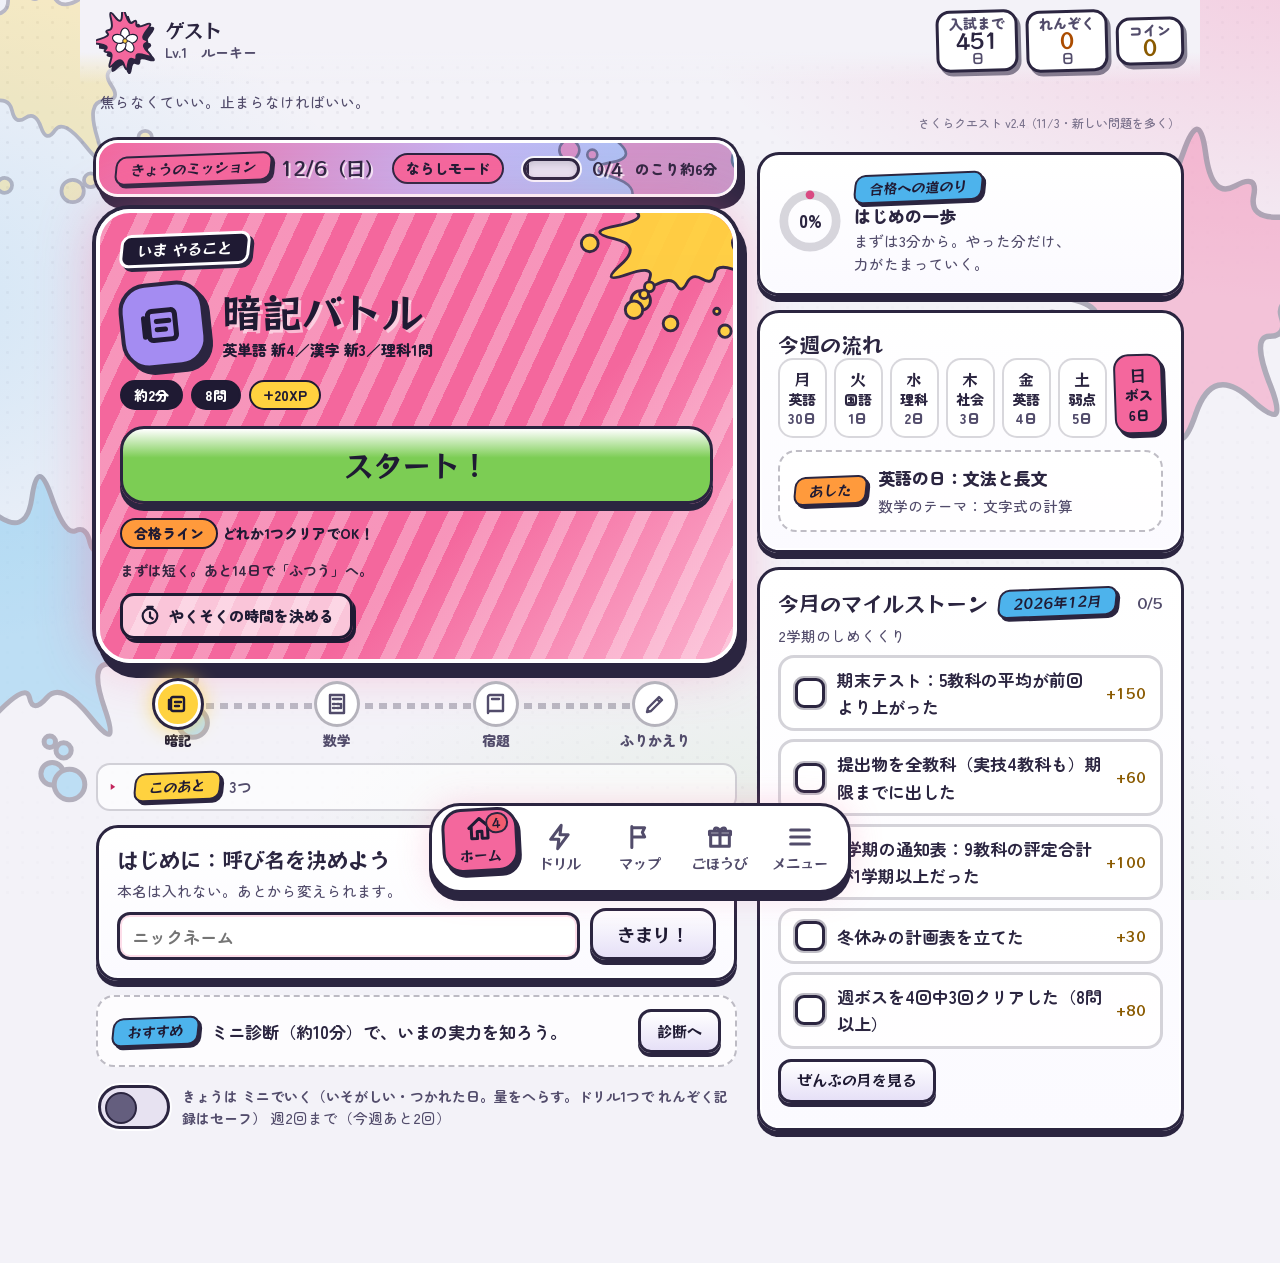
==== commit 40148372: "暗記バトル：新しい問題を5割入れ、復習は上限つきに（前日・前々日の問題が被りすぎないように） Co-Authored-By: Claude Opus 5.5 <noreply@anthropic.co" ====
--- a/index.html
+++ b/index.html
@@ -1265,7 +1265,7 @@
 <canvas id="fx" aria-hidden="true"></canvas>
 <script id="data">
 /* アプリのバージョン。直したら、ここの数字と日付を上げる（ホームの右上とメニューの下に出る） */
-const APP_VER='さくらクエスト v2.3（10/28・メモを小さく）';
+const APP_VER='さくらクエスト v2.4（11/3・新しい問題を多く）';
 const SJL=['国','数','英','理','社'];
 const SJN={国:'国語',数:'数学',英:'英語',理:'理科',社:'社会',総:'総合'};
 const NAI_SUBJ=['国語','社会','数学','理科','英語','音楽','美術','保健体育','技術・家庭'];
@@ -1365,7 +1365,7 @@
 
 /* 合格への近づき具合の「予定」：週5日（月〜金）・正答率85%で続けた子の、実力の見こみ(K)の進み（月末と入試の日の値）。
    scripts/plan-curve.mjs で作る。教材やルートを変えたら作りなおす（tests/path.test.mjs が、古くなっていないかを確かめる） */
-const PLAN_PATH={"d":["2026-10-18","2026-10-31","2026-11-30","2026-12-31","2027-01-31","2027-02-28","2027-03-31","2027-04-30","2027-05-31","2027-06-30","2027-07-31","2027-08-31","2027-09-30","2027-10-31","2027-11-30","2027-12-31","2028-01-31","2028-02-29","2028-03-01"],"K":{英:[0,9,50,93,141,188,216,254,276,311,339,379,412,445,489,527,561,592,593],国:[0,8,28,65,100,133,154,174,197,221,245,274,295,329,355,386,413,444,445],数:[0,12,44,93,127,162,210,229,253,277,294,305,342,350,354,362,374,380,380],理:[0,1,11,29,47,69,94,118,145,167,189,210,237,255,277,304,331,356,361],社:[0,2,14,33,55,74,99,126,148,160,177,199,214,235,254,285,322,350,350]}};
+const PLAN_PATH={"d":["2026-10-18","2026-10-31","2026-11-30","2026-12-31","2027-01-31","2027-02-28","2027-03-31","2027-04-30","2027-05-31","2027-06-30","2027-07-31","2027-08-31","2027-09-30","2027-10-31","2027-11-30","2027-12-31","2028-01-31","2028-02-29","2028-03-01"],"K":{英:[0,11,48,106,172,233,299,368,429,512,553,586,618,641,672,740,778,794,794],国:[0,8,31,78,130,178,230,276,316,349,393,425,456,473,493,505,523,529,531],数:[0,12,59,89,110,144,181,191,204,215,234,236,277,277,288,293,297,308,308],理:[0,2,14,35,60,84,116,142,165,191,218,226,237,246,255,264,273,285,287],社:[0,1,15,35,58,83,110,135,160,182,209,243,271,301,335,339,349,361,364]}};
 const SJ=[
  {id:'数',c:'#27358a',goal:'大阪府B問題で7割（63点）以上。安全圏は8割。',
   rhythm:['毎日：計算5問（5分）','月・水・金：教科書の例題→類題→章末（各20〜30分）','土：ミス図鑑の再戦と、弱点の単元','日：週ボス（数学2問）'],
@@ -8981,9 +8981,9 @@
 function bMem(date,tier,cur,ex){
  const kk=kOf(date,tier),th=throttle(date);
  const late=date>='2028-01-15'?2:date>='2027-12-01'?1:0;
- const total=tier>=3?Math.round(14+22*Math.max(0,kk-.8)/.2):Math.max(6,Math.round(18*kk)),minNew=[3,2,1][late],slots=total-minNew;   // しっかり期は、1問ずつが短い暗記バトルを、18問から30問まで少しずつ長くする
+ const total=tier>=3?Math.round(14+22*Math.max(0,kk-.8)/.2):Math.max(6,Math.round(18*kk)),minNew=late?[3,2,1][late]:Math.max(3,Math.round(total*.5*th)),slots=total-minNew;   // ふだんは、新しい問題を、かならず4〜5割は入れる（復習でうめつくして、新しい問題が出なくなるのを防ぐ）   // しっかり期は、1問ずつが短い暗記バトルを、18問から30問まで少しずつ長くする
  const old1=oldDue(ex,Math.min(slots,Math.round(slots*[.17,.6,.8][late])),date,late>0),x1=exSet(ex,old1);
- const young=dueItems(it=>REVB(it)&&!x1.has(it.id)&&boxOf(it)<=3,slots-old1.length);
+ const young=dueItems(it=>REVB(it)&&!x1.has(it.id)&&boxOf(it)<=3,Math.min(slots-old1.length,late?slots:Math.max(2,Math.round(total*.4))));   // まちがえたて・おぼえかけの復習は、ふだんは4割まで（毎日おなじ問題ばかりにならないように）
  const old2=oldDue(exSet(x1,young),slots-old1.length-young.length,date,late>0);   // わかい復習が足りない日は、古い復習でうめる
  const due=[...young,...old1,...old2];
  const newN=Math.max(minNew,Math.round((total-due.length)*th));
@@ -8995,6 +8995,10 @@
  const jgs=cnt.JG?newItems('JG',cnt.JG,{ex:sx}):[],jis=cnt.JI?newItems('JI',cnt.JI,{ex:sx}):[],jss=cnt.JS?newItems('JS',cnt.JS,{ex:sx}):[];
  const fresh=[...ews,...jks,...sqs,...oqs,...jgs,...jis,...jss],lack=newN-fresh.length;
  if(lack>0)fresh.push(...ewNew(lack,exSet(sx,fresh),date));   // 出しきった教材の分は、英単語でおぎなう
+ if(!late&&due.length+fresh.length<total){   // 新しい問題が出しつくされて足りない分は、期限がきた復習でおぎなう（短くなりすぎないように）
+  const sx2=exSet(sx,fresh),gap=total-due.length-fresh.length,more=dueItems(it=>REVB(it)&&!sx2.has(it.id),gap);
+  due.push(...more,...oldDue(exSet(sx2,more),gap-more.length,date,false));
+ }
  let items=interleave([...due,...fresh]);
  const minN=tier===1?6:10;
  if(items.length<minN)items=items.concat(shuffle(seenItems(it=>MEMB.includes(it.bank)&&!items.includes(it)&&!ex.has(it.id)),mulberry(seedOf(date))).slice(0,minN-items.length));
@@ -9327,9 +9331,9 @@
  '2026-11|2':{n:3,min:2,f:n=>mathDays90()>=n},
  '2026-11|3':{f:()=>{const m=mistakeStats();return m.all>=10&&m.dead>=5}},
  '2027-02|2':{n:800,f:n=>{const q=qaStat();return q.n>=n&&q.acc>=.8}},
- '2027-02|3':{n:100,mis:1,f:n=>mistakeStats().dead>=n},
- '2027-05|3':{n:250,mis:1,f:n=>mistakeStats().dead>=n},
- '2028-02|2':{n:600,mis:1,f:n=>mistakeStats().dead>=n}};
+ '2027-02|3':{n:40,mis:1,f:n=>mistakeStats().dead>=n},
+ '2027-05|3':{n:100,mis:1,f:n=>mistakeStats().dead>=n},
+ '2028-02|2':{n:250,mis:1,f:n=>mistakeStats().dead>=n}};
 const isAutoGoal=(k,i)=>!!GOAL_AUTO[gid(k,i)];
 /* ミスの数の目標は、まちがいの少ない子（正答率が高い子）には、数をへらす（できる子ほど届かなくならないように）。正答率8.5割までは、そのまま */
 const missF=()=>S.tot.n>=200?clamp((1-S.tot.ok/S.tot.n)/.15,.4,1):1;
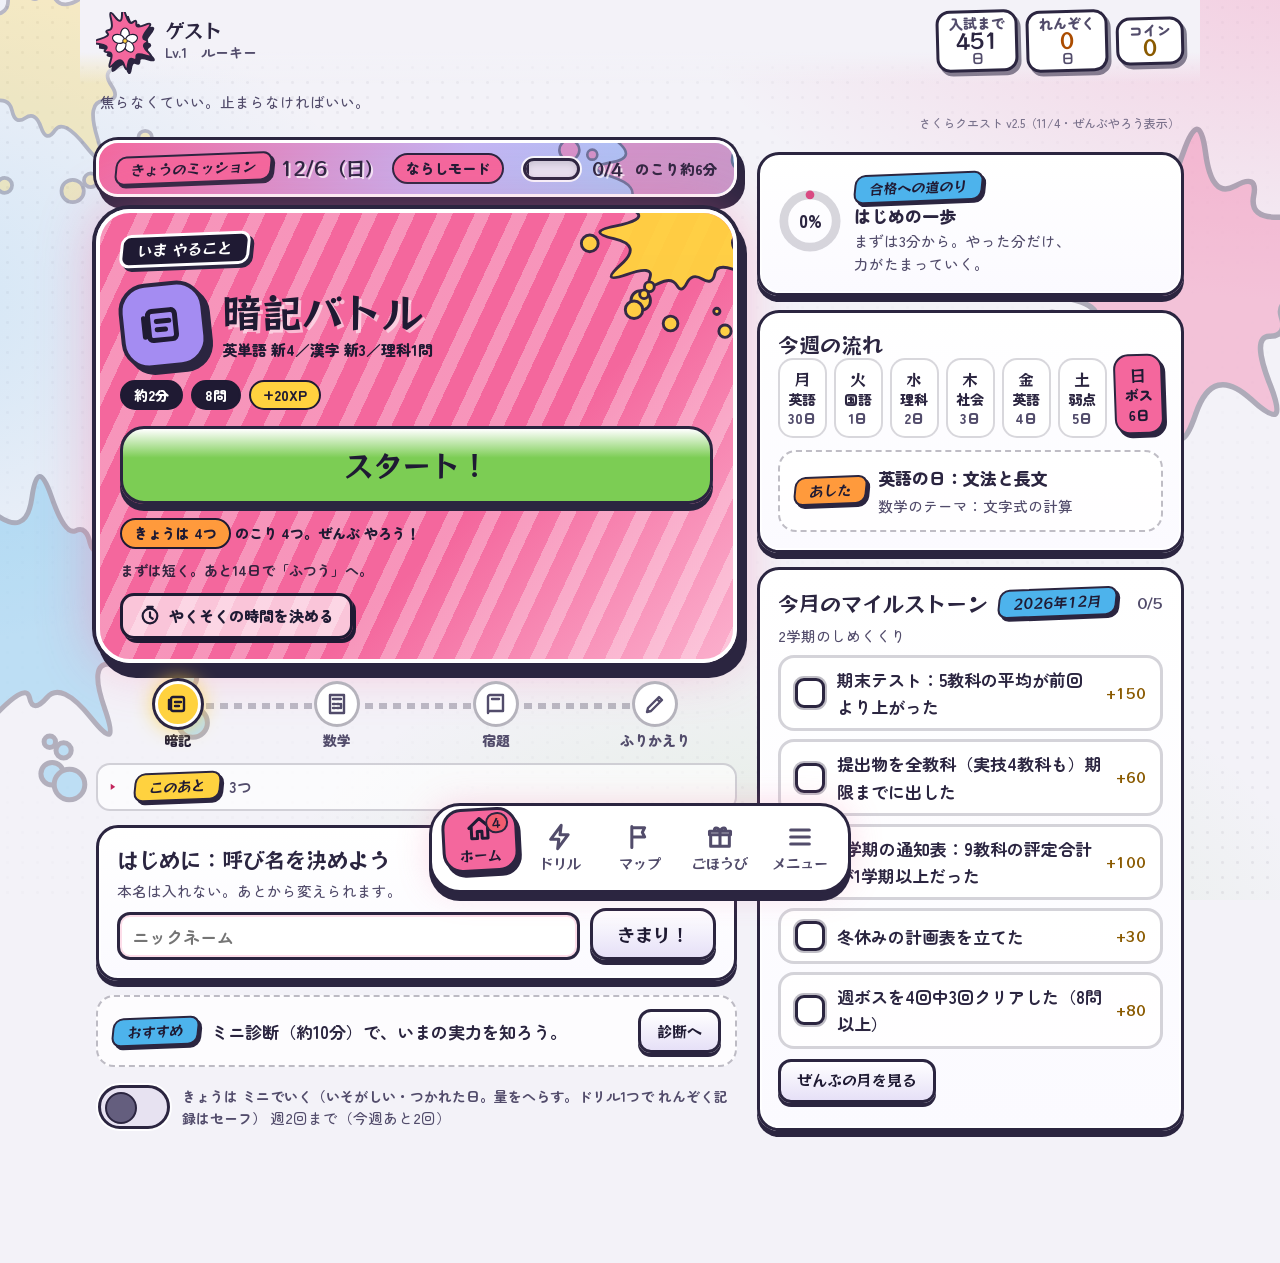
==== commit a3b6fa9e: "「1つクリアでOK」の表示を「きょうは◯つ のこり◯つ」に／「ひとやすみ」ボタンを削除／理科・社会の日がわりを確実に Co-Authored-By: Claude Opus 5.5 <noreply@" ====
--- a/index.html
+++ b/index.html
@@ -1265,7 +1265,7 @@
 <canvas id="fx" aria-hidden="true"></canvas>
 <script id="data">
 /* アプリのバージョン。直したら、ここの数字と日付を上げる（ホームの右上とメニューの下に出る） */
-const APP_VER='さくらクエスト v2.4（11/3・新しい問題を多く）';
+const APP_VER='さくらクエスト v2.5（11/4・ぜんぶやろう表示）';
 const SJL=['国','数','英','理','社'];
 const SJN={国:'国語',数:'数学',英:'英語',理:'理科',社:'社会',総:'総合'};
 const NAI_SUBJ=['国語','社会','数学','理科','英語','音楽','美術','保健体育','技術・家庭'];
@@ -1365,7 +1365,7 @@
 
 /* 合格への近づき具合の「予定」：週5日（月〜金）・正答率85%で続けた子の、実力の見こみ(K)の進み（月末と入試の日の値）。
    scripts/plan-curve.mjs で作る。教材やルートを変えたら作りなおす（tests/path.test.mjs が、古くなっていないかを確かめる） */
-const PLAN_PATH={"d":["2026-10-18","2026-10-31","2026-11-30","2026-12-31","2027-01-31","2027-02-28","2027-03-31","2027-04-30","2027-05-31","2027-06-30","2027-07-31","2027-08-31","2027-09-30","2027-10-31","2027-11-30","2027-12-31","2028-01-31","2028-02-29","2028-03-01"],"K":{英:[0,11,48,106,172,233,299,368,429,512,553,586,618,641,672,740,778,794,794],国:[0,8,31,78,130,178,230,276,316,349,393,425,456,473,493,505,523,529,531],数:[0,12,59,89,110,144,181,191,204,215,234,236,277,277,288,293,297,308,308],理:[0,2,14,35,60,84,116,142,165,191,218,226,237,246,255,264,273,285,287],社:[0,1,15,35,58,83,110,135,160,182,209,243,271,301,335,339,349,361,364]}};
+const PLAN_PATH={"d":["2026-10-18","2026-10-31","2026-11-30","2026-12-31","2027-01-31","2027-02-28","2027-03-31","2027-04-30","2027-05-31","2027-06-30","2027-07-31","2027-08-31","2027-09-30","2027-10-31","2027-11-30","2027-12-31","2028-01-31","2028-02-29","2028-03-01"],"K":{英:[0,10,50,108,176,237,301,373,440,518,559,591,631,649,688,743,792,794,795],国:[0,8,31,79,128,179,232,283,329,356,399,432,463,483,506,522,530,547,548],数:[0,8,54,96,115,148,186,193,203,214,223,231,272,279,290,291,301,307,307],理:[0,2,14,36,60,83,112,142,163,192,216,226,237,247,257,264,273,288,291],社:[0,1,15,35,58,83,108,137,159,181,210,242,275,303,334,339,350,365,367]}};
 const SJ=[
  {id:'数',c:'#27358a',goal:'大阪府B問題で7割（63点）以上。安全圏は8割。',
   rhythm:['毎日：計算5問（5分）','月・水・金：教科書の例題→類題→章末（各20〜30分）','土：ミス図鑑の再戦と、弱点の単元','日：週ボス（数学2問）'],
@@ -9104,10 +9104,11 @@
 /* 毎日、理科か社会の問題を、最低1問は出す（国・数・英にかたよらないように）。ほかの教材でぜんぜん出ない日は、暗記バトルに1問足す。
    理科と社会は、日がわりで交互に。足す問題は、復習の期限がきたもの → あたらしい問題 → 見たことのある問題 の順 */
 function ensureRS(out,date,cur,ex){
- if(out.some(s=>s.items.some(it=>it.subj==='理'||it.subj==='社')))return;
+ const want=dn(date)%2?'理':'社';   // 理科と社会は日がわり：その日の担当の教科が出ていなければ、1問足す（片方の教科ばかりが続かないように）
+ if(out.some(s=>s.items.some(it=>it.subj===want)))return;
  const mem=out.find(s=>s.id==='mem');if(!mem)return;
  let it=null;
- for(const b of dn(date)%2?['SQ','OQ']:['OQ','SQ']){
+ for(const b of want==='理'?['SQ','OQ']:['OQ','SQ']){
   it=dueItems(x=>x.bank===b&&!ex.has(x.id),1)[0]||newItems(b,1,{prefs:b==='SQ'?cur.sc:cur.so,ex})[0]||shuffle(seenItems(x=>x.bank===b&&!ex.has(x.id)),mulberry(seedOf(date+b)))[0];
   if(it)break;
  }
@@ -9769,7 +9770,7 @@
 function nowCard(next,tier,okDay,rec){
  const T=TIERS[tier],isS=next.kind==='session';
  const need=dayNeed(rec,tier);
- const goal=okDay?`<span class="chp ok">✓ きょうの合格ライン達成！</span> れんぞく ${curStreak()}日`:`<span class="chp w">合格ライン</span> ${tier===1?'どれか1つクリアでOK！':'あと'+Math.max(1,need)+'つクリアでOK！'}`;
+ const FL=flowState(),left=FL.left,tot=FL.must.length,goal=okDay?`<span class="chp ok">✓ きょうの合格ライン達成！</span> れんぞく ${curStreak()}日${left?` ／ のこり ${left}つ`:''}`:`<span class="chp w">きょうは ${tot}つ</span> のこり ${Math.max(1,left)}つ。ぜんぶ やろう！`;   // 「1つクリアでOK」と書くと、1つで終わりだと思ってしまう
  return `<div class="nowc" data-s="${next.subj}"><div class="sp1">${splatSVG(9,'var(--yellow)',{drops:7,stroke:'var(--ink)',sw:5})}</div>
   <span class="lb">${next.redo?'もう一度 やること':'いま やること'}</span>
   <div class="nrow"><div class="nico">${ico(stageIcon(next))}</div><div class="ntx"><h2>${esc(next.t)}</h2><p>${esc(briefDesc(next.desc))}</p></div></div>
@@ -10531,7 +10532,7 @@
 
 /* つぎへ進むブロック。F.target があれば「つぎのステージ」 */
 function nextBlock(F,o={}){
- const t=F.target,rest=o.rest===false?'':`<button class="bt gh sm" data-act="plHome">${ico('home')}ひとやすみ（ホームへ）</button>`;
+ const t=F.target,rest='';   // 「ひとやすみ（ホームへ）」は出さない（同じ日にもう一度やることはほとんどなく、1つで終わりだと思ってしまうため）
  if(t){
   const redo=t===F.redo,m=t.kind==='session'?`約${Math.max(1,t.min)}分・${t.items.length}問`:t.id==='diag'?'約3分・6問':t.id==='ref'?'約2分':'',lab=t.id==='diag'?'ミニ診断（'+SJN[t.subj]+'）':flowName(t);
   return `<div class="nxt"><span class="lb sm y">${redo?'もう一度':'つぎ'}</span>
